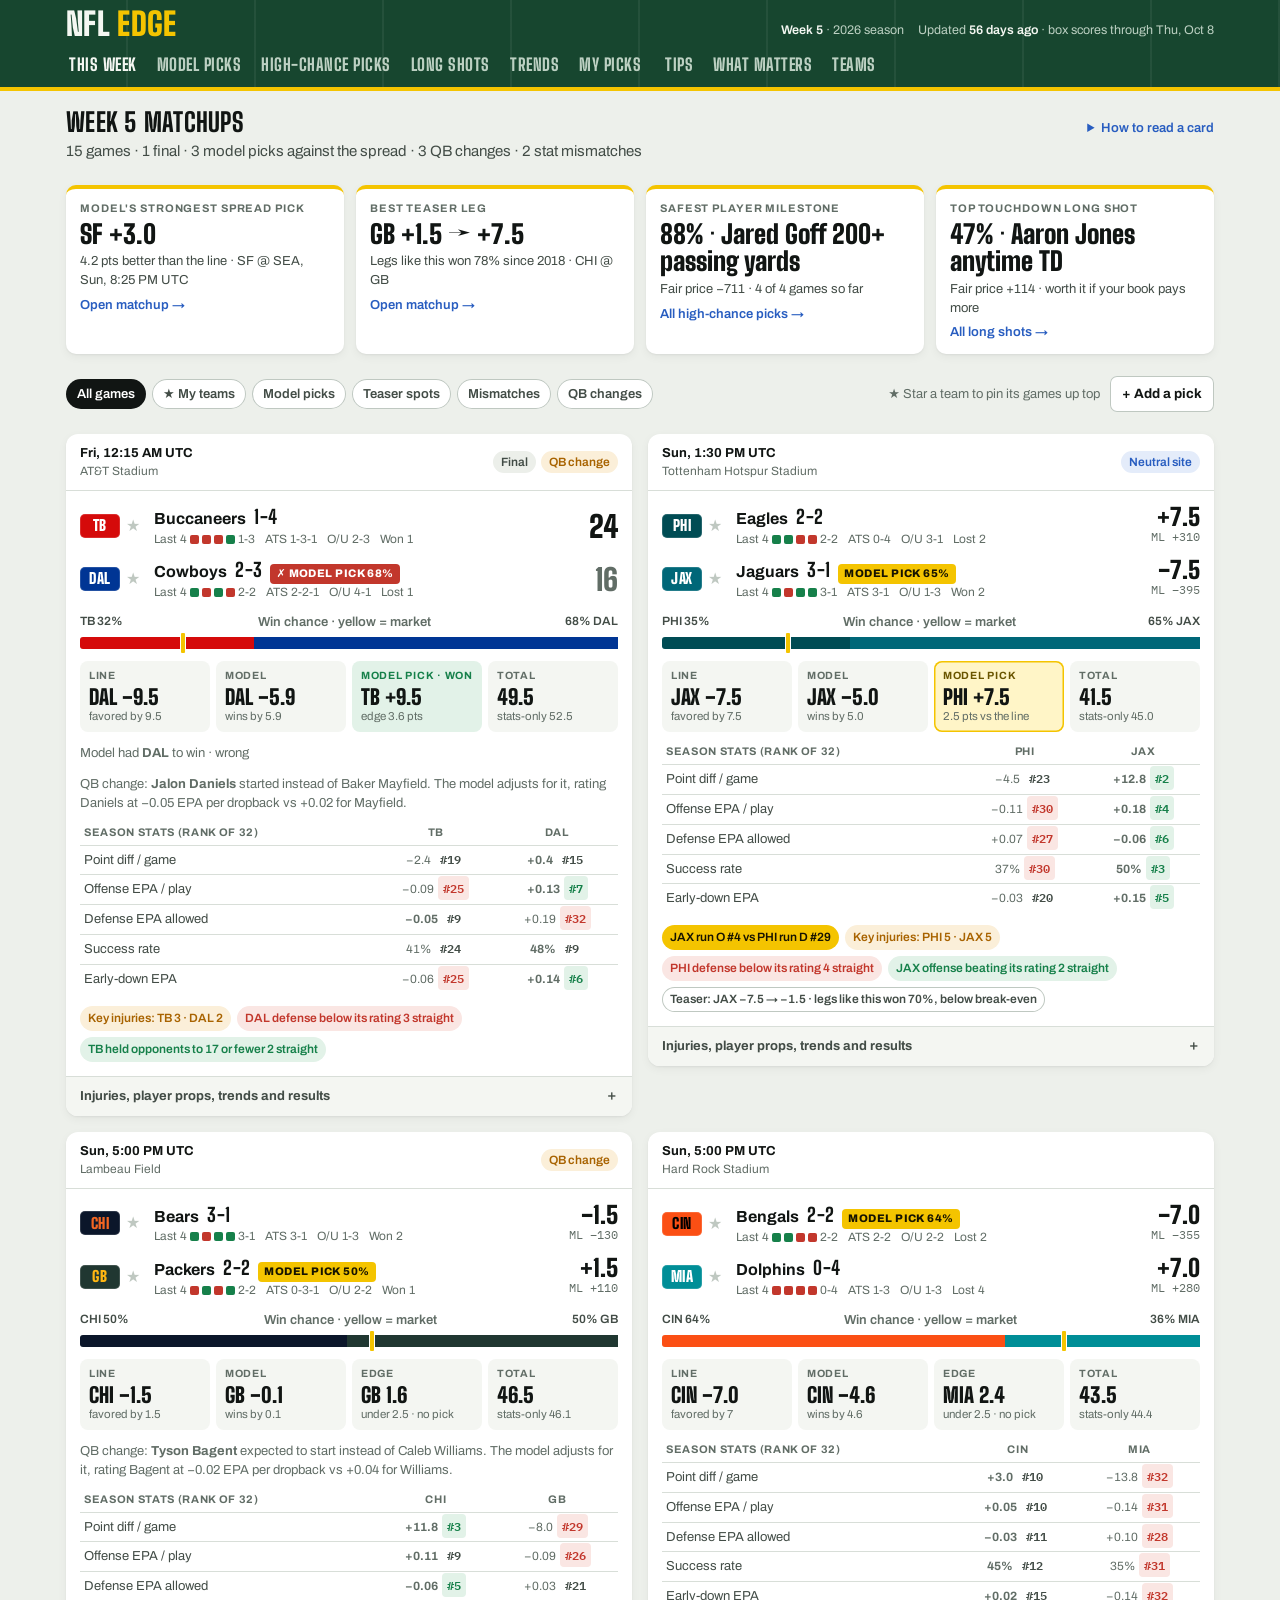
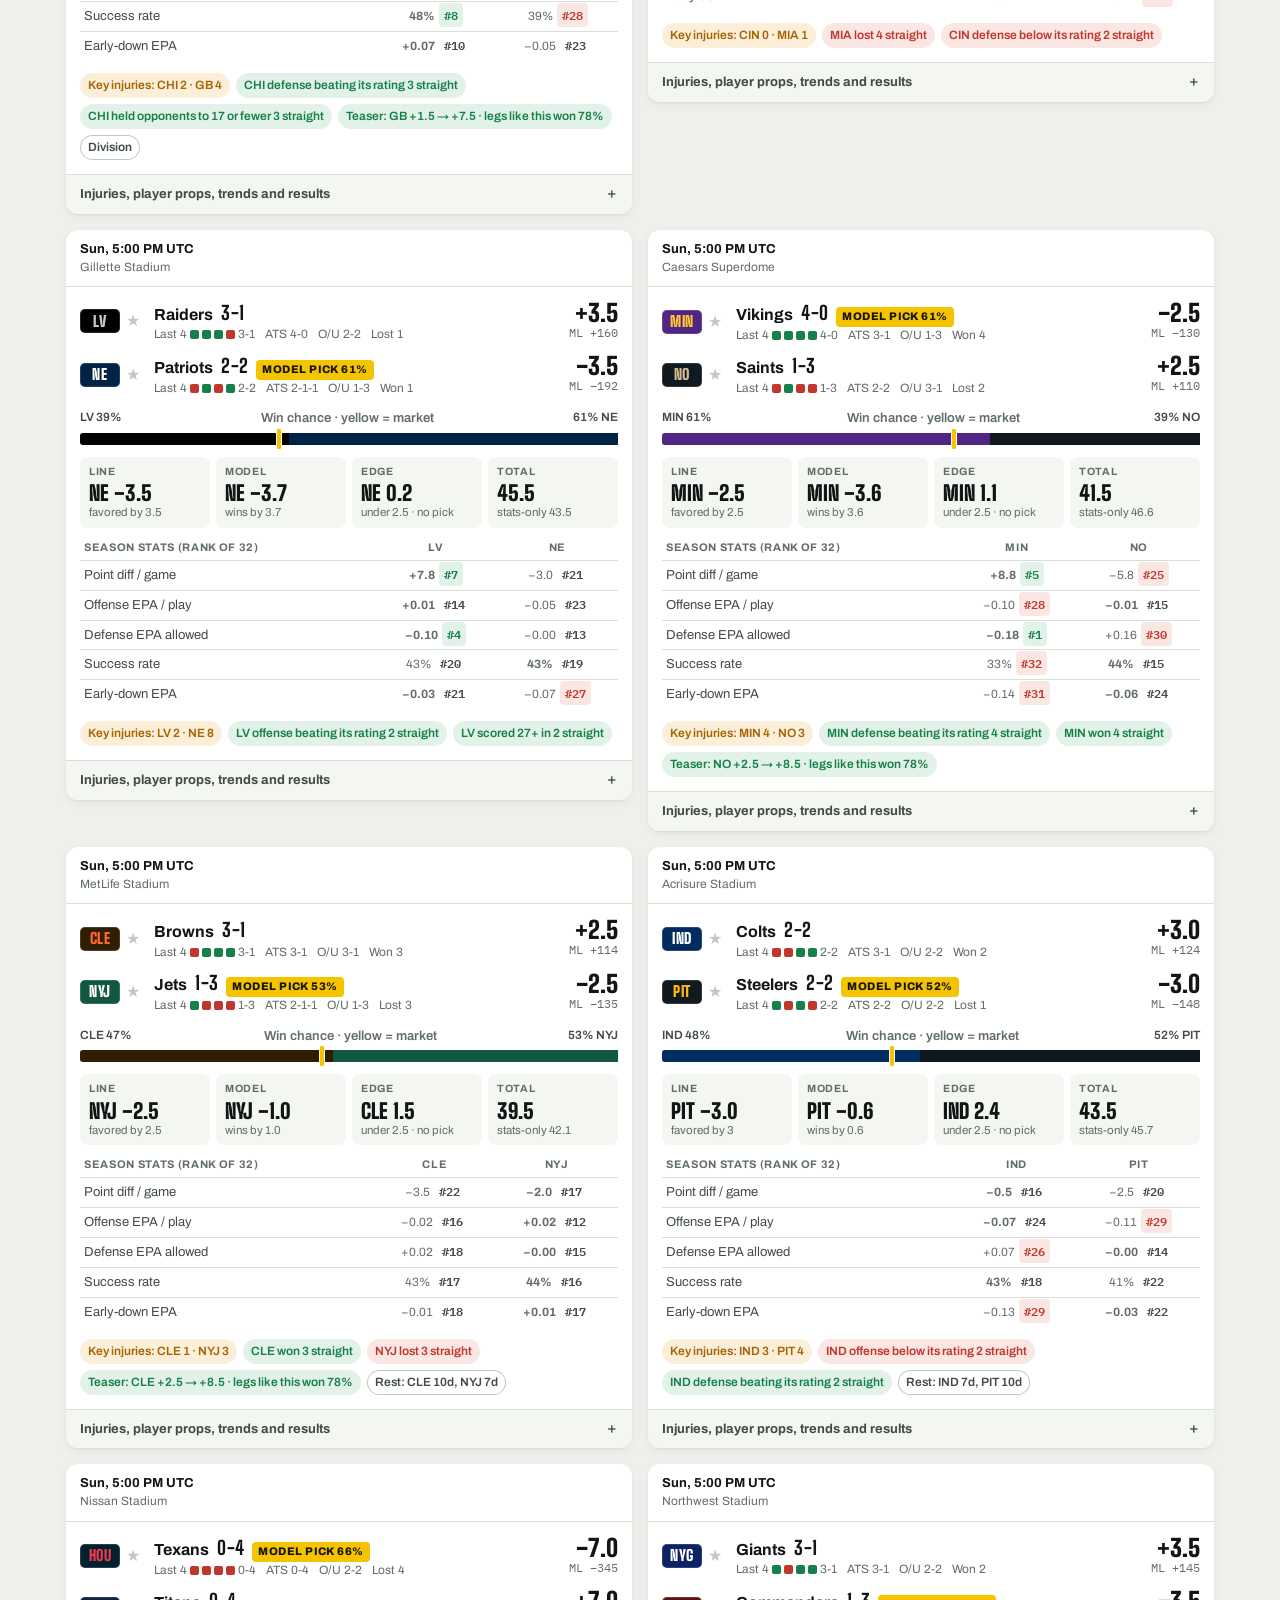
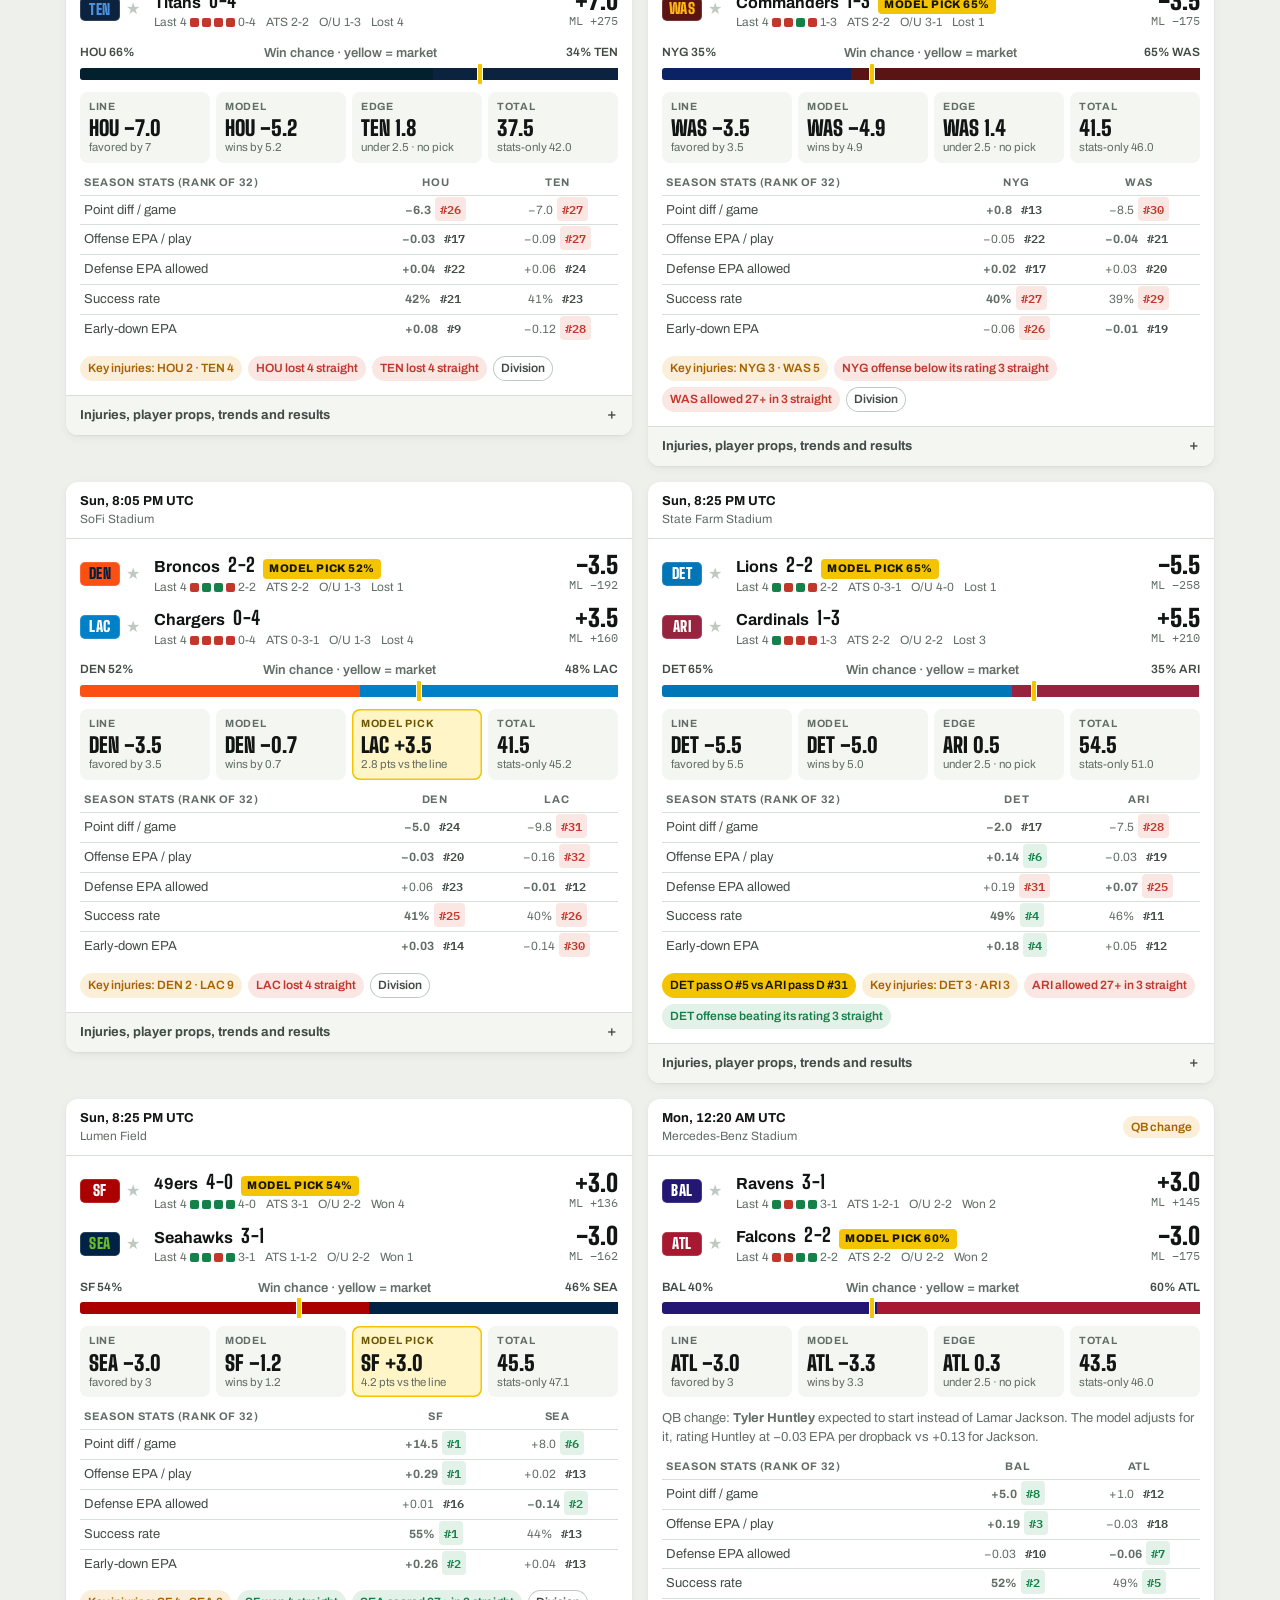
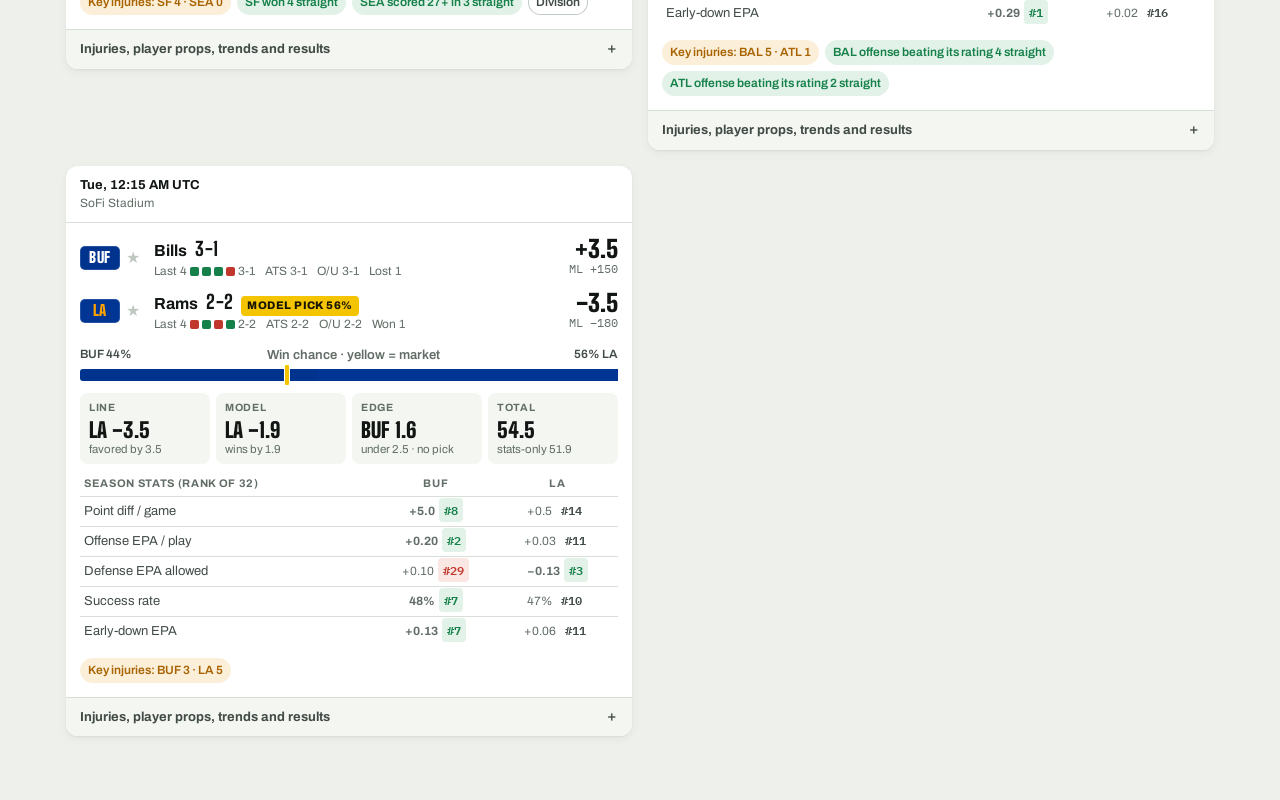
==== site/index.html @ 989bd3d2 "Add a Betting tips tab: half points at 3 and 7, underdog teasers, betting early, late news, flat bet" ====
<!doctype html>
<html lang="en">
<head>
<meta charset="utf-8">
<meta name="viewport" content="width=device-width,initial-scale=1,viewport-fit=cover">
<meta name="description" content="NFL matchups, injuries, 2+ week trends, prop projections and a pick tracker, refreshed every 30 minutes.">
<title>NFL Edge</title>
<link rel="preconnect" href="https://fonts.googleapis.com">
<link rel="preconnect" href="https://fonts.gstatic.com" crossorigin>
<link rel="stylesheet" href="https://fonts.googleapis.com/css2?family=Archivo:wght@400;500;600;700;800&family=Big+Shoulders+Display:wght@700;800;900&family=IBM+Plex+Mono:wght@400;500;600&display=swap">
<style>
:root{padding-top:env(safe-area-inset-top);padding-bottom:env(safe-area-inset-bottom)}
body{margin:0}
img{max-width:100%}
[hidden]{display:none!important}
/* Layout: broadcast score bar in turf green with the yellow first-down stripe under it; white stat sheets below.
   Game cards sit in a two-up grid that stacks to one column on phones. The yellow stripe marks the betting line and model picks. */
:root{
  --bg:#EDF0EB; --panel:#FFFFFF; --panel-2:#F4F6F2; --ink:#111513; --ink-2:#424C46; --ink-3:#616D66;
  --rule:#D8DED8; --rule-2:#BFC8C1;
  --turf:#17462F; --turf-2:#21583C; --on-turf:#F4F7F2; --on-turf-2:#BCD0C2;
  --stripe:#F4C400; --stripe-ink:#6A5500; --on-stripe:#161300; --stripe-bg:#FFF5C7;
  --win:#16804A; --loss:#C2372C; --push:#76817B; --warn:#A86300; --info:#285DC0;
  --win-bg:#E2F2E8; --loss-bg:#FAE6E3; --warn-bg:#FBEFD9; --info-bg:#E4ECFA; --muted-bg:#ECEFEA;
  --spark-fill:rgba(17,21,19,.07);
  --shadow:0 1px 2px rgba(17,21,19,.05),0 3px 10px rgba(17,21,19,.05);
  --f-display:"Big Shoulders Display","Arial Narrow","Roboto Condensed",sans-serif;
  --f-body:"Archivo",system-ui,-apple-system,"Segoe UI",Roboto,sans-serif;
  --f-mono:"IBM Plex Mono",ui-monospace,SFMono-Regular,Menlo,Consolas,monospace;
}
@media (prefers-color-scheme: dark){
  :root:not([data-theme="light"]){
    --bg:#0B100E; --panel:#131A17; --panel-2:#18211D; --ink:#EAF0EC; --ink-2:#AEB9B3; --ink-3:#7F8C85;
    --rule:#24302A; --rule-2:#34443C;
    --turf:#0E2A1C; --turf-2:#163A27; --on-turf:#EEF4EF; --on-turf-2:#9FB8A8;
    --stripe:#FFD21A; --stripe-ink:#FFD21A; --on-stripe:#161300; --stripe-bg:#2E2808;
    --win:#3DC17A; --loss:#F0695C; --push:#929D97; --warn:#F2A63A; --info:#86ACFF;
    --win-bg:#11301F; --loss-bg:#3A1A17; --warn-bg:#33260F; --info-bg:#162440; --muted-bg:#1C2622;
    --spark-fill:rgba(234,240,236,.08);
    --shadow:0 1px 2px rgba(0,0,0,.45),0 3px 12px rgba(0,0,0,.25);
    color-scheme:dark;
  }
}
:root[data-theme="dark"]{
  --bg:#0B100E; --panel:#131A17; --panel-2:#18211D; --ink:#EAF0EC; --ink-2:#AEB9B3; --ink-3:#7F8C85;
  --rule:#24302A; --rule-2:#34443C;
  --turf:#0E2A1C; --turf-2:#163A27; --on-turf:#EEF4EF; --on-turf-2:#9FB8A8;
  --stripe:#FFD21A; --stripe-ink:#FFD21A; --on-stripe:#161300; --stripe-bg:#2E2808;
  --win:#3DC17A; --loss:#F0695C; --push:#929D97; --warn:#F2A63A; --info:#86ACFF;
  --win-bg:#11301F; --loss-bg:#3A1A17; --warn-bg:#33260F; --info-bg:#162440; --muted-bg:#1C2622;
  --spark-fill:rgba(234,240,236,.08);
  --shadow:0 1px 2px rgba(0,0,0,.45),0 3px 12px rgba(0,0,0,.25);
  color-scheme:dark;
}
*{box-sizing:border-box}
body{background:var(--bg);color:var(--ink);font-family:var(--f-body);font-size:15px;line-height:1.45;-webkit-font-smoothing:antialiased}
button,input,select,textarea{font:inherit;color:inherit}
a{color:var(--info)}
:focus-visible{outline:2px solid var(--info);outline-offset:2px;border-radius:4px}
.num,.tab-num{font-variant-numeric:tabular-nums}
.mono{font-family:var(--f-mono)}
h1,h2,h3{text-wrap:balance;margin:0}

/* ---------- score bar ---------- */
.bar{position:sticky;top:env(safe-area-inset-top,0px);z-index:20;background-color:var(--turf);
  background-image:repeating-linear-gradient(90deg,transparent 0 calc(10% - 2px),rgba(255,255,255,.06) calc(10% - 2px) 10%);
  color:var(--on-turf);box-shadow:0 4px 0 var(--stripe)}
.bar-in{max-width:1180px;margin:0 auto;padding-inline:16px;padding-block:10px 0;display:flex;flex-direction:column;gap:6px}
.brand-row{display:flex;align-items:flex-end;justify-content:space-between;gap:12px;flex-wrap:wrap}
.brand{font-family:var(--f-display);font-weight:900;font-size:32px;line-height:.9;letter-spacing:.01em;text-transform:uppercase}
.brand b{color:var(--stripe);font-weight:900}
.brand-meta{display:flex;gap:14px;flex-wrap:wrap;font-size:12.5px;color:var(--on-turf-2)}
.brand-meta strong{color:var(--on-turf);font-weight:600}
.tabs{display:flex;gap:2px;overflow-x:auto;scrollbar-width:none;margin-inline:-6px}
.tabs::-webkit-scrollbar{display:none}
.tab{appearance:none;background:none;border:0;cursor:pointer;color:var(--on-turf-2);font-family:var(--f-display);font-weight:800;
  font-size:17px;letter-spacing:.03em;text-transform:uppercase;padding:8px 9px 10px;white-space:nowrap;border-bottom:4px solid transparent;margin-bottom:-4px}
@media (min-width:621px) and (max-width:1199px){ .tabs{flex-wrap:wrap;overflow:visible;row-gap:0} .tab{padding:6px 8px 8px} }
@media (max-width:620px){
  .bar-in{padding-block:8px 0;gap:2px}
  .brand{font-size:24px}
  .brand-row{align-items:center}
  .brand-meta{gap:8px;font-size:11.5px}
  .brand-meta #m-week{display:none}
  .tabs{flex-wrap:wrap;gap:0 2px;overflow:visible;margin-bottom:2px}
  .tab{font-size:14.5px;padding:5px 6px 5px;border-bottom-width:3px;margin-bottom:0;letter-spacing:.02em}
  .xs-hide{display:none}
  .tab[aria-selected="true"]{border-bottom-color:var(--stripe)}
  .h2{font-size:23px}
}
.tab:hover{color:var(--on-turf)}
.tab[aria-selected="true"]{color:var(--on-turf);border-bottom-color:var(--on-turf)}
.tab .cnt{font-family:var(--f-mono);font-size:11px;font-weight:600;vertical-align:3px;margin-left:4px;color:var(--stripe)}

main{max-width:1180px;margin:0 auto;padding-inline:16px;padding-block:22px 64px}
.view{display:flex;flex-direction:column;gap:22px}
.sec-head{display:flex;align-items:baseline;justify-content:space-between;gap:12px;flex-wrap:wrap}
.h2{font-family:var(--f-display);font-weight:800;font-size:26px;letter-spacing:.01em;text-transform:uppercase;line-height:1}
.h3{font-family:var(--f-display);font-weight:800;font-size:19px;letter-spacing:.02em;text-transform:uppercase;line-height:1.1}
.lede{color:var(--ink-2);max-width:68ch;margin:6px 0 0}
.small{font-size:13px;color:var(--ink-3)}
.label{font-size:11px;font-weight:700;letter-spacing:.08em;text-transform:uppercase;color:var(--ink-3)}

/* ---------- chips, pills ---------- */
.tm{display:inline-flex;align-items:center;justify-content:center;min-width:40px;height:24px;padding:0 6px;border-radius:5px;
  background:var(--c1);color:var(--c2);font-family:var(--f-display);font-weight:900;font-size:15px;letter-spacing:.04em;
  box-shadow:inset 0 0 0 1px rgba(255,255,255,.14)}
.tm.sm{min-width:34px;height:20px;font-size:13px}
.pill{display:inline-flex;align-items:center;gap:5px;font-size:12px;font-weight:600;line-height:1;padding:5px 8px;border-radius:999px;
  background:var(--muted-bg);color:var(--ink-2);white-space:nowrap}
.pill.win{background:var(--win-bg);color:var(--win)} .pill.loss{background:var(--loss-bg);color:var(--loss)}
.pill.warn{background:var(--warn-bg);color:var(--warn)} .pill.info{background:var(--info-bg);color:var(--info)}
.pill.stripe{background:var(--stripe);color:var(--on-stripe)}
.pill.ghost{background:transparent;box-shadow:inset 0 0 0 1px var(--rule-2)}
.dot{width:8px;height:8px;border-radius:50%;display:inline-block;background:currentColor}
.res{display:inline-flex;gap:3px;vertical-align:-1px}
.res i{width:9px;height:9px;border-radius:2px;display:inline-block}
.res i.W,.res i.O{background:var(--win)} .res i.L,.res i.U{background:var(--loss)} .res i.T,.res i.P{background:var(--push)}
.res i.n{background:transparent;box-shadow:inset 0 0 0 1px var(--rule-2)}

.btn{appearance:none;border:0;cursor:pointer;border-radius:7px;font-weight:700;font-size:13.5px;padding:8px 12px;
  background:var(--panel);color:var(--ink);box-shadow:inset 0 0 0 1px var(--rule-2)}
.btn:hover{box-shadow:inset 0 0 0 1px var(--ink-3)}
.btn.primary{background:var(--ink);color:var(--panel);box-shadow:none}
.btn.primary:hover{opacity:.9}
.btn.stripe{background:var(--stripe);color:var(--on-stripe);box-shadow:none}
.btn.tiny{font-size:12px;padding:5px 8px;border-radius:6px}
.btn.link{background:none;box-shadow:none;padding:4px 0;color:var(--info);font-weight:600}
.seg{display:inline-flex;flex-wrap:wrap;gap:6px}
.seg button{appearance:none;cursor:pointer;border:0;border-radius:999px;padding:6px 11px;font-size:13px;font-weight:600;
  background:var(--panel);color:var(--ink-2);box-shadow:inset 0 0 0 1px var(--rule-2)}
.seg button[aria-pressed="true"]{background:var(--ink);color:var(--panel);box-shadow:none}
.star{appearance:none;background:none;border:0;cursor:pointer;font-size:16px;line-height:1;padding:2px 4px;color:var(--rule-2)}
.star[aria-pressed="true"]{color:var(--stripe-ink)}
select,input[type="number"],input[type="text"],textarea{background:var(--panel);border:1px solid var(--rule-2);border-radius:7px;padding:7px 9px;min-width:0}
select:focus,input:focus,textarea:focus{outline:2px solid var(--info);outline-offset:0;border-color:transparent}

/* ---------- my teams strip ---------- */
.glance{display:grid;grid-template-columns:repeat(auto-fit,minmax(min(100%,250px),1fr));gap:12px}
.gl{background:var(--panel);border-radius:10px;box-shadow:var(--shadow);padding:12px 14px;display:flex;flex-direction:column;gap:6px;min-width:0}
.gl .big{font-family:var(--f-display);font-weight:900;font-size:30px;line-height:1}
.gl .t{display:flex;align-items:center;gap:8px;flex-wrap:wrap}

/* ---------- game cards ---------- */
.toolbar{display:flex;align-items:center;justify-content:space-between;gap:10px;flex-wrap:wrap}
.games{display:grid;grid-template-columns:repeat(auto-fill,minmax(min(100%,540px),1fr));gap:16px;align-items:start}
.game{background:var(--panel);border-radius:12px;box-shadow:var(--shadow);overflow:hidden;min-width:0;display:flex;flex-direction:column}
.g-head{display:flex;align-items:center;justify-content:space-between;gap:8px;padding:10px 14px;border-bottom:1px solid var(--rule);flex-wrap:wrap}
.g-when{font-weight:700;font-size:13px}
.g-where{font-size:12px;color:var(--ink-3)}
.g-flags{display:flex;gap:5px;flex-wrap:wrap}
.g-body{padding:12px 14px 14px;display:flex;flex-direction:column;gap:12px}
.trow{display:grid;grid-template-columns:auto 1fr auto;align-items:center;gap:10px}
.trow + .trow{margin-top:8px}
.tname{min-width:0}
.tname .n{font-weight:700;font-size:16px;display:flex;gap:8px;align-items:baseline;flex-wrap:wrap}
.tname .n .rec{font-family:var(--f-display);font-weight:800;font-size:19px;letter-spacing:.02em}
.tname .meta{font-size:12px;color:var(--ink-3);display:flex;gap:10px;flex-wrap:wrap;align-items:center}
.tline{text-align:right}
.tline .sp{font-family:var(--f-display);font-weight:900;font-size:24px;line-height:1}
.tline .ml{font-family:var(--f-mono);font-size:11.5px;color:var(--ink-3)}
.score{font-family:var(--f-display);font-weight:900;font-size:30px;line-height:1}
.score.lost{color:var(--ink-3)}

.wp{display:flex;flex-direction:column;gap:5px}
.wp-labels{display:flex;justify-content:space-between;gap:8px;font-size:12px;font-weight:600;color:var(--ink-2)}
@media (max-width:620px){.wp-mid{display:none}}
.wp-track{position:relative;height:12px;border-radius:3px;overflow:visible;display:flex;background:var(--muted-bg)}
.wp-track span{height:100%}
.wp-track span:first-child{border-radius:3px 0 0 3px} .wp-track span:last-child{border-radius:0 3px 3px 0}
.wp-mkt{position:absolute;top:-4px;bottom:-4px;width:4px;margin-left:-2px;background:var(--stripe);border-radius:1px;box-shadow:0 0 0 1px var(--panel)}
.model-line{display:flex;align-items:center;justify-content:space-between;gap:8px;flex-wrap:wrap;font-size:13px;color:var(--ink-2)}
.model-line b{color:var(--ink)}
.mrow{display:grid;grid-template-columns:repeat(4,minmax(0,1fr));gap:6px}
.mrow .mc{background:var(--panel-2);border-radius:8px;padding:7px 9px;min-width:0}
.mrow .mc .k{font-size:10.5px;font-weight:700;letter-spacing:.07em;text-transform:uppercase;color:var(--ink-3);white-space:nowrap}
.mrow .mc .v{font-family:var(--f-display);font-weight:900;font-size:21px;line-height:1.1;margin-top:2px;white-space:nowrap}
.mrow .mc .s{font-size:11.5px;color:var(--ink-3);white-space:nowrap;overflow:hidden;text-overflow:ellipsis}
.mrow .mc.pick{background:var(--stripe-bg);box-shadow:inset 0 0 0 1.5px var(--stripe)}
.mrow .mc.pick .k{color:var(--stripe-ink)}
.mrow .mc.won{background:var(--win-bg)} .mrow .mc.won .k{color:var(--win)}
.mrow .mc.lost{background:var(--loss-bg)} .mrow .mc.lost .k{color:var(--loss)}
@media (max-width:620px){ .mrow{grid-template-columns:repeat(2,minmax(0,1fr))} }
.edges{display:grid;grid-template-columns:repeat(auto-fit,minmax(min(100%,230px),1fr));gap:12px}
.edge{background:var(--panel);border-radius:10px;box-shadow:var(--shadow);padding:12px 14px;display:flex;flex-direction:column;gap:4px;min-width:0;border-top:4px solid var(--stripe)}
.edge .big{font-family:var(--f-display);font-weight:900;font-size:26px;line-height:1.05}
.edge .d{font-size:13px;color:var(--ink-2)}
.edge a{font-size:13px;font-weight:600;text-decoration:none;margin-top:2px}
@media (max-width:620px){
  .edges{display:flex;overflow-x:auto;scroll-snap-type:x mandatory;gap:10px;margin-inline:-16px;padding:2px 16px 6px;scrollbar-width:none}
  .edges::-webkit-scrollbar{display:none}
  .edge{flex:0 0 80%;scroll-snap-align:start}
  .edge .big{font-size:22px}
}
.absent{display:flex;flex-wrap:wrap;gap:6px;align-items:center;font-size:12.5px;color:var(--ink-2);margin:4px 0 6px}
.absent .pill{font-weight:600}
.prow .c-line .btn{white-space:nowrap}
.more{align-self:center}
.pick-chip{display:inline-flex;align-items:center;gap:8px;background:var(--stripe);color:var(--on-stripe);border-radius:6px;padding:5px 9px;
  font-weight:700;font-size:13px}
.pick-chip .k{font-family:var(--f-display);font-weight:900;font-size:13px;letter-spacing:.06em;text-transform:uppercase;opacity:.8}
.nopick{font-size:12.5px;color:var(--ink-3)}

.tape{width:100%;border-collapse:collapse;font-size:13px}
.tape th{font-size:11px;font-weight:700;letter-spacing:.06em;text-transform:uppercase;color:var(--ink-3);text-align:center;padding:0 4px 4px}
.tape th:first-child{text-align:left}
.tape td{padding:5px 4px;border-top:1px solid var(--rule);text-align:center;font-variant-numeric:tabular-nums}
.tape td:first-child{text-align:left;color:var(--ink-2)}
.rk{font-family:var(--f-mono);font-size:12px;font-weight:600;padding:2px 5px;border-radius:4px;color:var(--ink-2)}
.rk.good{background:var(--win-bg);color:var(--win)} .rk.bad{background:var(--loss-bg);color:var(--loss)}
.tape .better{font-weight:700;color:var(--ink)}
.tape .v{color:var(--ink-3);font-size:12px;margin-right:4px}

.g-chips{display:flex;flex-wrap:wrap;gap:6px}
.g-chips .pill{white-space:normal;line-height:1.25}
.g-more{appearance:none;border:0;border-top:1px solid var(--rule);background:var(--panel-2);cursor:pointer;width:100%;padding:10px 14px;
  font-weight:700;font-size:13px;color:var(--ink-2);display:flex;justify-content:space-between;align-items:center}
.g-more:hover{color:var(--ink)}
.g-detail{border-top:1px solid var(--rule);padding:12px 14px 16px;display:flex;flex-direction:column;gap:12px;background:var(--panel)}
.twocol{display:grid;grid-template-columns:repeat(auto-fit,minmax(min(100%,230px),1fr));gap:14px}
.inj{display:flex;flex-direction:column;gap:2px;padding:7px 0;border-top:1px solid var(--rule)}
.inj:first-of-type{border-top:0}
.inj .top{display:flex;justify-content:space-between;gap:8px;align-items:center}
.inj .who{font-weight:650;font-size:13.5px;min-width:0}
.inj .who small{font-weight:500;color:var(--ink-3)}
.inj .ol{font-size:12.5px;color:var(--ink-2)}
.inj .x{font-size:12px;font-weight:600;text-decoration:none;white-space:nowrap}
.lvl-out,.lvl-ir{background:var(--loss-bg);color:var(--loss)} .lvl-doubt,.lvl-risk{background:var(--warn-bg);color:var(--warn)}
.lvl-gtd{background:var(--info-bg);color:var(--info)} .lvl-likely,.lvl-ok{background:var(--win-bg);color:var(--win)}

.plist{display:flex;flex-direction:column}
.prow{display:grid;grid-template-columns:minmax(0,1.3fr) minmax(0,1fr) minmax(0,1.25fr) auto;gap:10px;align-items:center;padding:9px 0;border-top:1px solid var(--rule)}
.prow:first-child{border-top:0}
.prow .pn{font-weight:650;font-size:13.5px;display:flex;gap:6px;align-items:center;flex-wrap:wrap}
.prow .ps{font-size:12px;color:var(--ink-3)}
.proj{font-family:var(--f-display);font-weight:900;font-size:21px;line-height:1}
.proj small{font-family:var(--f-body);font-weight:600;font-size:11px;color:var(--ink-3);letter-spacing:.04em;text-transform:uppercase;margin-left:3px}
.oc{display:flex;align-items:center;gap:6px;flex-wrap:wrap}
.oc input{width:76px}
.oc .out{font-size:12.5px;font-weight:700;min-width:84px}
.team-sub{display:flex;align-items:center;gap:8px;margin:6px 0 2px}
@media (max-width:620px){
  .prow{grid-template-columns:1fr auto;row-gap:6px}
  .prow .c-avg{grid-column:1/-1}
  .prow .c-line{grid-column:1/-1}
  .prow .c-pick{display:none}
  .prow .c-line .btn{display:inline-flex;margin-left:auto}
}
@media (min-width:621px){ .prow .c-line .btn{display:none} }

/* ---------- trends ---------- */
.trend-list{display:flex;flex-direction:column;background:var(--panel);border-radius:12px;box-shadow:var(--shadow);overflow:hidden}
.tr{display:grid;grid-template-columns:auto minmax(0,1fr) auto;gap:12px;align-items:center;padding:11px 14px;border-top:1px solid var(--rule)}
.tr:first-child{border-top:0}
.tr .tt{font-weight:650;font-size:14px}
.tr .td{font-size:12.5px;color:var(--ink-2)}
.tr .tc{font-size:12px;color:var(--ink-3)}
.tr .side{display:flex;flex-direction:column;align-items:flex-end;gap:4px}
.wk{font-family:var(--f-display);font-weight:900;font-size:15px;letter-spacing:.03em;padding:3px 7px;border-radius:5px;background:var(--ink);color:var(--panel);white-space:nowrap}
.spark{display:block;overflow:visible}
.spark-area{fill:var(--spark-fill)} .spark-line{fill:none;stroke:var(--ink-2);stroke-width:1.7;stroke-linejoin:round;stroke-linecap:round}
.spark-base{stroke:var(--ink-3);stroke-width:1;stroke-dasharray:3 3} .spark-end{fill:var(--ink)}
.up .spark-line{stroke:var(--win)} .up .spark-end{fill:var(--win)} .down .spark-line{stroke:var(--loss)} .down .spark-end{fill:var(--loss)}
.carry{font-size:12px;font-weight:600}
.carry.sticky{color:var(--win)} .carry.noise{color:var(--ink-3)}
.lg-grid{display:grid;grid-template-columns:repeat(auto-fill,minmax(min(100%,260px),1fr));gap:12px}
.lg{background:var(--panel);border-radius:10px;box-shadow:var(--shadow);padding:12px 14px;display:flex;flex-direction:column;gap:6px;min-width:0}
.lg .v{font-family:var(--f-display);font-weight:900;font-size:26px;line-height:1}
.lg.on{box-shadow:var(--shadow),inset 0 0 0 2px var(--stripe)}
.filters{display:flex;gap:8px;flex-wrap:wrap;align-items:center}
.callout{background:var(--panel);border-radius:12px;box-shadow:var(--shadow);padding:14px 16px;display:flex;flex-direction:column;gap:8px}
.callout p{margin:0;max-width:75ch}

/* ---------- picks ---------- */
.tiles{display:grid;grid-template-columns:repeat(auto-fit,minmax(min(100%,150px),1fr));gap:12px}
.tile{background:var(--panel);border-radius:10px;box-shadow:var(--shadow);padding:12px 14px;min-width:0}
.tile .v{font-family:var(--f-display);font-weight:900;font-size:34px;line-height:1;margin-top:4px}
.tile .v.pos{color:var(--win)} .tile .v.neg{color:var(--loss)}
.tbl-wrap{background:var(--panel);border-radius:12px;box-shadow:var(--shadow);overflow-x:auto}
table.grid{width:100%;border-collapse:collapse;font-size:13.5px;font-variant-numeric:tabular-nums}
table.grid th{text-align:left;font-size:11px;font-weight:700;letter-spacing:.06em;text-transform:uppercase;color:var(--ink-3);padding:10px 12px;border-bottom:1px solid var(--rule);white-space:nowrap}
table.grid td{padding:9px 12px;border-top:1px solid var(--rule);white-space:nowrap}
table.grid tr:first-child td{border-top:0}
table.grid th.r,table.grid td.r{text-align:right}
th.sortable{cursor:pointer;user-select:none}
th.sortable[aria-sort="ascending"]::after{content:" \25B2";font-size:9px} th.sortable[aria-sort="descending"]::after{content:" \25BC";font-size:9px}
.wbar{height:8px;border-radius:2px;background:var(--muted-bg);min-width:80px;position:relative;overflow:hidden}
.wbar span{position:absolute;left:0;top:0;bottom:0;background:var(--ink-2)}
.wbar i{position:absolute;top:-2px;bottom:-2px;left:52.4%;width:2px;background:var(--stripe)}
.pk{display:grid;grid-template-columns:auto minmax(0,1fr) auto;gap:12px;align-items:center;padding:11px 14px;border-top:1px solid var(--rule)}
.pk:first-child{border-top:0}
.pk .d{font-weight:650}
.pk .m{font-size:12.5px;color:var(--ink-3)}
.pk .acts{display:flex;gap:6px;align-items:center;flex-wrap:wrap;justify-content:flex-end}
.rp{font-family:var(--f-display);font-weight:900;font-size:15px;width:32px;height:28px;display:inline-flex;align-items:center;justify-content:center;border-radius:6px}
.rp.W{background:var(--win);color:var(--panel)} .rp.L{background:var(--loss);color:var(--panel)} .rp.P,.rp.V{background:var(--push);color:var(--panel)}
.rp.pending{background:var(--muted-bg);color:var(--ink-3);font-size:12px}
.empty{background:var(--panel);border-radius:12px;box-shadow:var(--shadow);padding:22px 18px;display:flex;flex-direction:column;gap:8px;align-items:flex-start}
.note{font-size:12.5px;color:var(--ink-3)}

/* ---------- sheet (pick form) ---------- */
.scrim{position:fixed;inset:0;background:rgba(5,8,7,.45);z-index:40}
.sheet{position:fixed;z-index:41;left:50%;top:50%;transform:translate(-50%,-50%);width:min(560px,calc(100% - 24px));max-height:calc(100% - 32px);overflow:auto;
  background:var(--panel);border-radius:14px;box-shadow:0 20px 60px rgba(0,0,0,.35);padding:18px;display:flex;flex-direction:column;gap:12px}
.form{display:grid;grid-template-columns:1fr 1fr;gap:10px}
.form .f{display:flex;flex-direction:column;gap:4px;min-width:0}
.form .f.full{grid-column:1/-1}
.form label{font-size:12px;font-weight:700;color:var(--ink-2)}
.form .hint{font-size:12px;color:var(--ink-3)}
.sheet-actions{display:flex;justify-content:space-between;gap:8px;flex-wrap:wrap;align-items:center}
.toast{position:fixed;left:50%;bottom:calc(18px + env(safe-area-inset-bottom,0px));transform:translateX(-50%);background:var(--ink);color:var(--panel);
  padding:9px 14px;border-radius:8px;font-weight:600;font-size:13.5px;z-index:60;box-shadow:var(--shadow)}

/* ---------- what matters ---------- */
.bars{display:flex;flex-direction:column;background:var(--panel);border-radius:12px;box-shadow:var(--shadow);padding:6px 0}
.br{display:grid;grid-template-columns:minmax(0,15em) minmax(0,1fr) 4.5em;gap:12px;align-items:center;padding:7px 14px}
.br .l{font-size:13.5px;min-width:0}
.br .l small{display:block;font-size:11.5px;color:var(--ink-3)}
.br .track{height:14px;background:var(--muted-bg);border-radius:3px;position:relative;overflow:hidden}
.br .track span{position:absolute;left:0;top:0;bottom:0;background:var(--rule-2)}
.br.top .track span{background:var(--stripe)}
.br.top .l{font-weight:700}
.br .val{font-family:var(--f-mono);font-size:12.5px;text-align:right}
.br .rank{font-family:var(--f-display);font-weight:900;font-size:15px;margin-right:6px;color:var(--ink-3)}
.br.top .rank{color:var(--ink)}
.axis{display:grid;grid-template-columns:minmax(0,15em) minmax(0,1fr) 4.5em;gap:12px;padding:2px 14px 8px;font-size:11px;color:var(--ink-3)}
.axis .ticks{display:flex;justify-content:space-between;font-family:var(--f-mono)}
@media (max-width:620px){ .br,.axis{grid-template-columns:minmax(0,9.5em) minmax(0,1fr) 3.6em;gap:8px} }
.facts{display:grid;grid-template-columns:repeat(auto-fit,minmax(min(100%,240px),1fr));gap:12px}
.fact{background:var(--panel);border-radius:10px;box-shadow:var(--shadow);padding:14px;display:flex;flex-direction:column;gap:4px}
.fact .v{font-family:var(--f-display);font-weight:900;font-size:32px;line-height:1}
.fact p{margin:0;font-size:13px;color:var(--ink-2)}
ul.plain{margin:0;padding-left:18px;color:var(--ink-2)}
ul.plain li{margin:3px 0}
.hc-grid{display:grid;grid-template-columns:repeat(auto-fill,minmax(min(100%,340px),1fr));gap:14px;align-items:start}
.hc{background:var(--panel);border-radius:12px;box-shadow:var(--shadow);padding:14px;display:flex;flex-direction:column;gap:10px;min-width:0}
.hc.sel{box-shadow:var(--shadow),inset 0 0 0 2px var(--stripe)}
.hc-top{display:grid;grid-template-columns:auto minmax(0,1fr);gap:12px;align-items:center}
.hc-p{display:flex;flex-direction:column;line-height:1;gap:2px}
.hc-p .big{font-family:var(--f-display);font-weight:900;font-size:40px}
.hc-label{font-weight:700;font-size:15.5px;line-height:1.25}
.hc-meter{height:6px;border-radius:3px;background:var(--muted-bg);overflow:hidden}
.hc-meter span{display:block;height:100%;background:var(--win)}
.hc-stats{display:flex;flex-wrap:wrap;gap:6px}
.hc-why{margin:0;font-size:13.5px;color:var(--ink-2)}
.hc-acts{display:flex;justify-content:space-between;align-items:center;gap:8px;flex-wrap:wrap;border-top:1px solid var(--rule);padding-top:10px}
.hc-acts label{display:inline-flex;gap:6px;align-items:center;font-size:13px;font-weight:600;cursor:pointer}
.parlay-bar{position:sticky;bottom:calc(10px + env(safe-area-inset-bottom,0px));z-index:15;background:var(--ink);color:var(--panel);border-radius:12px;
  padding:12px 14px;display:flex;justify-content:space-between;align-items:center;gap:10px;flex-wrap:wrap;box-shadow:var(--shadow)}
.parlay-bar .big{font-family:var(--f-display);font-weight:900;font-size:24px;line-height:1}
.parlay-bar .btn{box-shadow:none}
.ls .hc-meter span{background:var(--stripe)}
.vchk{display:flex;flex-wrap:wrap;gap:8px 14px;align-items:center;background:var(--panel-2);border-radius:8px;padding:8px 10px}
.vchk .fair{font-size:12.5px;color:var(--ink-2)}
.vchk .fair b{font-family:var(--f-mono);font-weight:600;color:var(--ink)}
.vchk label,.vchk .vlab{display:inline-flex;gap:6px;align-items:center;font-size:12.5px;font-weight:600;color:var(--ink-2)}
.vchk input{width:80px;font-family:var(--f-mono);padding:5px 8px}
.vchk .ev{font-size:12.5px;font-weight:700;color:var(--ink-3);flex:1 1 180px}
.vchk .ev.pos{color:var(--win)} .vchk .ev.thin{color:var(--warn)} .vchk .ev.neg{color:var(--loss)}
@media (max-width:620px){ table.grid.tight th, table.grid.tight td{padding:8px 8px} }
.mk-head{display:flex;align-items:baseline;justify-content:space-between;gap:8px 14px;flex-wrap:wrap}
.mk-head .small b{color:var(--ink-2)}
/* ---------- +/− steppers ---------- */
.stp{display:inline-flex;align-items:center;gap:4px}
.stp input{width:76px;text-align:center}
.stp-b{appearance:none;border:0;cursor:pointer;width:34px;height:34px;border-radius:7px;font-weight:800;font-size:18px;line-height:1;
  background:var(--panel);color:var(--ink);box-shadow:inset 0 0 0 1px var(--rule-2);flex:0 0 auto;touch-action:manipulation}
.stp-b:active{background:var(--muted-bg)}
.stp-b.stp-f{width:auto;padding:0 8px;font-size:13px}
.form .stp{display:flex} .form .stp input{flex:1 1 auto;width:auto;min-width:64px}
@media (max-width:620px){ .form .f.stpf{grid-column:1/-1} }

/* ---------- compact game rows (phones) ---------- */
.g-sum{display:none}
@media (max-width:620px){
  .games{gap:8px}
  .game:not(.open) > :not(.g-sum){display:none!important}
  .g-sum{display:flex;flex-direction:column;gap:3px;appearance:none;border:0;background:var(--panel);cursor:pointer;width:100%;padding:10px 12px;text-align:left}
  .game.open .g-sum{border-bottom:1px solid var(--rule);background:var(--panel-2)}
  .g-sum .r1{display:flex;align-items:center;justify-content:space-between;gap:8px}
  .g-sum .mu{display:flex;align-items:center;gap:6px;font-weight:700;font-size:14px;min-width:0}
  .g-sum .mu .rc{font-family:var(--f-mono);font-size:11.5px;font-weight:500;color:var(--ink-3)}
  .g-sum .rt{font-family:var(--f-display);font-weight:900;font-size:19px;line-height:1;white-space:nowrap}
  .g-sum .r2{display:flex;align-items:center;gap:6px;font-size:12px;color:var(--ink-3);flex-wrap:wrap}
  .g-sum .r2 .pk2{font-weight:700;color:var(--stripe-ink);background:var(--stripe-bg);border-radius:4px;padding:1px 5px}
  .g-sum .chev{margin-left:auto;color:var(--ink-3);font-size:13px}
  .g-sum .lv{color:var(--loss);font-weight:700}
}


/* ---------- trends hero and sub-tabs ---------- */
.th{position:relative;overflow:hidden;border-radius:14px;color:var(--on-turf);padding:18px 18px 16px;background-color:var(--turf);
  background-image:repeating-linear-gradient(90deg,transparent 0 calc(10% - 2px),rgba(255,255,255,.07) calc(10% - 2px) 10%),
  radial-gradient(120% 90% at 100% 0%,rgba(244,196,0,.16),transparent 55%);box-shadow:var(--shadow),inset 0 -4px 0 var(--stripe)}
.th-top{display:flex;justify-content:space-between;align-items:flex-end;gap:12px 24px;flex-wrap:wrap;position:relative;z-index:1}
.th-k{font-size:11.5px;font-weight:700;letter-spacing:.1em;text-transform:uppercase;color:var(--stripe)}
.th-h{font-family:var(--f-display);font-weight:900;font-size:44px;line-height:.9;text-transform:uppercase;letter-spacing:.01em}
.th-p{margin:0;max-width:52ch;font-size:13.5px;color:var(--on-turf-2)}
.th-tabs{display:grid;grid-template-columns:repeat(3,minmax(0,1fr));gap:10px;margin-top:16px;position:relative;z-index:1}
.tcard{appearance:none;border:0;cursor:pointer;text-align:left;border-radius:11px;padding:11px 12px 10px;display:flex;flex-direction:column;gap:3px;min-width:0;
  background:rgba(255,255,255,.08);color:var(--on-turf);box-shadow:inset 0 0 0 1px rgba(255,255,255,.12);transition:background .15s,transform .15s}
.tcard:hover{background:rgba(255,255,255,.14)}
.tcard[aria-selected="true"]{background:var(--panel);color:var(--ink);box-shadow:inset 0 4px 0 var(--stripe),0 6px 18px rgba(0,0,0,.25);transform:translateY(-2px)}
.tc-l{font-family:var(--f-display);font-weight:800;font-size:17px;letter-spacing:.05em;text-transform:uppercase}
.tc-n{font-family:var(--f-display);font-weight:900;font-size:40px;line-height:.95}
.tc-s{font-size:12px;font-weight:600;opacity:.85;white-space:nowrap;overflow:hidden;text-overflow:ellipsis}
.tc-s .up{color:#5BD38F} .tc-s .dn{color:#FF8A7E}
.tcard[aria-selected="true"] .tc-s .up{color:var(--win)} .tcard[aria-selected="true"] .tc-s .dn{color:var(--loss)}
.tsplit{display:flex;height:6px;border-radius:3px;overflow:hidden;gap:2px;margin-top:4px;background:rgba(255,255,255,.1)}
.tsplit i{display:block;height:100%}
.tc-g{margin-top:4px;opacity:.9}
.tc-g .spark-line{stroke:var(--stripe)} .tc-g .spark-end{fill:var(--stripe)} .tc-g .spark-area{fill:rgba(244,196,0,.12)}
.tcard[aria-selected="true"] .tc-g .spark-line{stroke:var(--ink)} .tcard[aria-selected="true"] .tc-g .spark-end{fill:var(--ink)} .tcard[aria-selected="true"] .tc-g .spark-area{fill:var(--spark-fill)}
.tbody{display:flex;flex-direction:column;gap:18px}
.tnote{margin:0;font-size:13.5px;color:var(--ink-2);background:var(--panel);border-radius:10px;padding:11px 14px;box-shadow:var(--shadow);border-left:4px solid var(--stripe)}
.spot{display:grid;grid-template-columns:minmax(0,1fr) auto;gap:10px 18px;align-items:center;background:var(--panel);border-radius:12px;box-shadow:var(--shadow);padding:14px 16px;position:relative;overflow:hidden}
.spot::before{content:"";position:absolute;left:0;top:0;bottom:0;width:5px;background:var(--win)}
.spot.down::before{background:var(--loss)}
.spot-l{display:flex;flex-direction:column;gap:4px;min-width:0}
.spot-n{display:flex;align-items:center;gap:8px;font-family:var(--f-display);font-weight:900;font-size:26px;line-height:1;text-transform:uppercase}
.spot-c b{font-family:var(--f-display);font-size:20px;color:var(--win)} .spot.down .spot-c b{color:var(--loss)}
.spot-c{font-size:13.5px;color:var(--ink-2)}
.spot .go{font-size:12.5px;font-weight:700;color:var(--info)}
.spot-g .spark-line{stroke-width:2.4} .spot.up .spark-line{stroke:var(--win)} .spot.down .spark-line{stroke:var(--loss)}
.spot.up .spark-end{fill:var(--win)} .spot.down .spark-end{fill:var(--loss)}
.lg .go{font-size:11.5px;font-weight:700;color:var(--info);align-self:flex-end}
@media (max-width:620px){
  .th{padding:14px 12px 12px;border-radius:12px}
  .th-h{font-size:34px} .th-p{font-size:12.5px}
  .th-tabs{gap:6px;margin-top:12px}
  .tcard{padding:9px 8px 8px}
  .tc-l{font-size:13.5px} .tc-n{font-size:30px} .tc-s{font-size:10.5px;white-space:normal}
  .tc-g{display:none}
  .spot{grid-template-columns:1fr}
  .spot-g svg{width:100%;height:70px}
  .spot-n{font-size:21px}
}

/* ---------- model picks ---------- */
.wbadge{font-family:var(--f-body);font-size:11px;font-weight:800;letter-spacing:.04em;text-transform:uppercase;background:var(--stripe);color:var(--on-stripe);border-radius:4px;padding:2px 6px;white-space:nowrap}
.wbadge.ok{background:var(--win);color:#fff} .wbadge.no{background:var(--loss);color:#fff}
.g-sum .r2 .pk2.ok{background:var(--win-bg);color:var(--win)} .g-sum .r2 .pk2.no{background:var(--loss-bg);color:var(--loss)}
.mp-grid{display:grid;grid-template-columns:repeat(auto-fill,minmax(min(100%,520px),1fr));gap:16px;align-items:start}
.mp{background:var(--panel);border-radius:14px;box-shadow:var(--shadow);padding:14px 16px 12px;display:flex;flex-direction:column;gap:12px;min-width:0;position:relative;overflow:hidden;border-top:5px solid var(--pc)}
.mp.done{opacity:.92}
.mp-top{display:flex;justify-content:space-between;align-items:center;gap:8px;flex-wrap:wrap}
.mp-mu{display:flex;align-items:center;gap:6px}
.mp-pick{display:flex;justify-content:space-between;align-items:center;gap:12px}
.mp-team{display:flex;align-items:center;gap:10px;min-width:0}
.mp-team .tm{height:34px;min-width:52px;font-size:20px}
.mp-nick{font-family:var(--f-display);font-weight:900;font-size:34px;line-height:.95;text-transform:uppercase;letter-spacing:.01em}
.mp-p{display:flex;flex-direction:column;align-items:flex-end;gap:4px}
.mp-p .num{font-family:var(--f-display);font-weight:900;font-size:40px;line-height:.9}
.mp-conf{font-size:11px;font-weight:800;letter-spacing:.08em;text-transform:uppercase;border-radius:4px;padding:2px 7px}
.c-strong{background:var(--win);color:#fff} .c-solid{background:var(--win-bg);color:var(--win)} .c-lean{background:var(--warn-bg);color:var(--warn)} .c-tossup{background:var(--muted-bg);color:var(--ink-2)}
.mp-price{display:grid;grid-template-columns:auto auto minmax(0,1fr);gap:8px;align-items:stretch}
.mp-price > div{background:var(--panel-2);border-radius:8px;padding:6px 10px;min-width:0}
.mp-price .k{font-size:10.5px;font-weight:700;letter-spacing:.07em;text-transform:uppercase;color:var(--ink-3)}
.mp-price .v{font-family:var(--f-display);font-weight:900;font-size:21px;line-height:1.1}
.mp-val{font-size:12.5px;color:var(--ink-2);display:flex;align-items:center}
.mp-val .pos{color:var(--win);margin-right:4px}
.mp-why{margin:0;font-size:14px;color:var(--ink-2);line-height:1.5}
.fxs{display:flex;flex-direction:column;gap:2px;border-top:1px solid var(--rule);padding-top:8px}
.fx-axis{display:flex;justify-content:space-between;font-size:11px;font-weight:700;color:var(--ink-3);text-transform:uppercase;letter-spacing:.05em;padding:0 0 4px}
.fx-axis span{display:inline-flex;gap:5px;align-items:center}
.fx{display:grid;grid-template-columns:minmax(0,1.25fr) minmax(0,1fr) 4.6em;gap:10px;align-items:center;padding:5px 0}
.fx-l{display:flex;flex-direction:column;min-width:0}
.fx-l b{font-size:13.5px} .fx-l span{font-size:11.5px;color:var(--ink-3)}
.fx-bar{position:relative;height:14px;background:var(--muted-bg);border-radius:3px}
.fx-bar .mid{position:absolute;left:50%;top:-3px;bottom:-3px;width:2px;margin-left:-1px;background:var(--ink-3)}
.fx-bar span{position:absolute;top:0;bottom:0;border-radius:3px}
.fx-v{font-family:var(--f-mono);font-size:12.5px;font-weight:600;text-align:right;white-space:nowrap}
.mp-foot{display:flex;justify-content:space-between;align-items:center;gap:8px;flex-wrap:wrap;border-top:1px solid var(--rule);padding-top:10px}
@media (max-width:620px){
  .mp{padding:12px 12px 10px}
  .mp-nick{font-size:27px} .mp-p .num{font-size:34px}
  .mp-price{grid-template-columns:1fr 1fr} .mp-val{grid-column:1/-1}
  .fx{grid-template-columns:minmax(0,1fr) 4.2em;row-gap:3px}
  .fx-bar{grid-column:1/-1;grid-row:2}
  .fx-l span{font-size:11px}
}

/* ---------- units charts (line colors validated for color-blind separation on both surfaces) ---------- */
:root{--s1:#2a78d6;--s2:#eb6834;--s3:#1baf7a}
@media (prefers-color-scheme: dark){ :root:not([data-theme="light"]){--s1:#3987e5;--s2:#d95926;--s3:#199e70} }
:root[data-theme="dark"]{--s1:#3987e5;--s2:#d95926;--s3:#199e70}
.uc{background:var(--panel);border-radius:12px;box-shadow:var(--shadow);padding:14px 16px 12px;display:flex;flex-direction:column;gap:10px;min-width:0}
.uc-top{display:flex;justify-content:space-between;align-items:flex-start;gap:8px 16px;flex-wrap:wrap}
.uc-legend{display:flex;flex-wrap:wrap;gap:4px 16px;font-size:12.5px;color:var(--ink-2)}
.uc-legend span{display:inline-flex;align-items:center;gap:6px;white-space:nowrap}
.uc-legend i,.uc-tip i{display:inline-block;width:16px;height:2px;border-radius:1px}
.uc-chart{position:relative;min-height:120px}
.uc-chart svg{display:block;width:100%;height:auto;touch-action:pan-y;outline:none}
.uc-chart svg:focus-visible{outline:2px solid var(--info);outline-offset:2px;border-radius:6px}
.uc .grid{stroke:var(--rule);stroke-width:1}
.uc .zero{stroke:var(--ink-3);stroke-width:1}
.uc .sep{stroke:var(--rule-2);stroke-width:1}
.uc .yl,.uc .xl{fill:var(--ink-3);font-size:11px;font-family:var(--f-mono)}
.uc .ln{fill:none;stroke-width:2;stroke-linejoin:round;stroke-linecap:round}
.uc .dot{stroke:var(--panel);stroke-width:2}
.uc .el{font-size:11.5px;font-weight:700;fill:var(--ink);font-family:var(--f-mono)}
.uc .xh{stroke:var(--ink-3);stroke-width:1}
.uc-tip{position:absolute;top:0;pointer-events:none;background:var(--panel);box-shadow:0 6px 18px rgba(0,0,0,.18),inset 0 0 0 1px var(--rule);
  border-radius:8px;padding:8px 10px;font-size:12px;min-width:170px;z-index:3}
.uc-tip .h{font-weight:700;color:var(--ink-2);margin-bottom:4px}
.uc-tip .r{display:flex;align-items:center;gap:8px;margin-top:3px;white-space:nowrap}
.uc-tip .r b{font-family:var(--f-mono);font-size:13px;color:var(--ink)}
.uc-tip .r span{color:var(--ink-3)}
.uc-line{margin:0;font-size:13.5px;color:var(--ink-2)}
.uc-line b{color:var(--ink)}
.uc table.grid td,.uc table.grid th{padding:7px 10px}
.uc .pos{color:var(--win)} .uc .neg{color:var(--loss)}
@media (max-width:620px){ .uc .xs-hide{display:none} }
.uc details summary{cursor:pointer;font-size:12.5px;font-weight:700;color:var(--info);padding:4px 0}
@media (max-width:620px){ .uc{padding:12px 12px 10px} }

/* ---------- prop matchups ---------- */
.mxbox{border:1px solid var(--rule);border-radius:10px;padding:8px 10px;margin:6px 0 4px;display:flex;flex-direction:column;gap:4px;background:var(--panel-2)}
.mxbox .mh{display:flex;justify-content:space-between;gap:6px 12px;flex-wrap:wrap;font-size:12px;color:var(--ink-3);cursor:pointer;list-style:none}
.mxbox .mh::-webkit-details-marker{display:none}
.mxbox .car{display:inline-block;color:var(--info);font-size:11px;transition:transform .15s}
.mxbox[open] .car{transform:rotate(90deg)}
.mxbox[open] .mh{margin-bottom:4px}
@media (max-width:620px){ .mxc{font-size:11.5px;padding:2px 5px} .mxr{grid-template-columns:2.2em minmax(0,1fr)} }
.mxbox .mh b{color:var(--ink-2)}
.mxr{display:grid;grid-template-columns:2.4em minmax(0,1fr);gap:8px;align-items:baseline;font-size:12.5px}
.mxr .pp{font-family:var(--f-display);font-weight:900;font-size:14px;letter-spacing:.04em;color:var(--ink-2)}
.mxr .cs{display:flex;flex-wrap:wrap;gap:4px 6px}
.mxc{display:inline-flex;align-items:baseline;gap:5px;border-radius:5px;padding:2px 6px;background:var(--panel);box-shadow:inset 0 0 0 1px var(--rule);white-space:nowrap;font-size:12px}
.mxc b{font-family:var(--f-mono);font-weight:600}
.mxc em{font-style:normal;font-size:11px;font-weight:700;color:var(--ink-3)}
.mxc.good{background:var(--win-bg);box-shadow:none} .mxc.good em{color:var(--win)}
.mxc.bad{background:var(--loss-bg);box-shadow:none} .mxc.bad em{color:var(--loss)}
.mxl{display:flex;flex-wrap:wrap;gap:4px 6px;align-items:baseline;font-size:12px;color:var(--ink-3)}
.prow .c-mx{grid-column:1/-1;margin-top:-2px}
@media (max-width:620px){ .prow .c-mx{order:1} .prow .c-avg,.prow .c-line{order:2} }
.mxtag{font-size:10.5px;font-weight:800;letter-spacing:.06em;text-transform:uppercase;border-radius:4px;padding:1px 5px}
.mxtag.good{background:var(--win);color:#fff} .mxtag.bad{background:var(--loss);color:#fff} .mxtag.mid{background:var(--muted-bg);color:var(--ink-2)}
/* ---------- upcoming game on trends ---------- */
.nx{display:flex;flex-wrap:wrap;align-items:center;gap:4px 8px;margin-top:6px;font-size:12px;color:var(--ink-2)}
.nx-k{font-size:10.5px;font-weight:800;letter-spacing:.07em;text-transform:uppercase;color:var(--on-stripe);background:var(--stripe);border-radius:4px;padding:1px 6px;white-space:nowrap}
.nx-m{display:inline-flex;align-items:center;gap:4px;font-weight:600}
.nx-b{font-family:var(--f-mono);font-size:11.5px;font-weight:600;background:var(--muted-bg);color:var(--ink);border-radius:4px;padding:1px 6px;white-space:nowrap}
.nx-a{color:var(--ink-3)}
.tr > .nx{grid-column:2/-1;margin-top:-4px}
.nx-live{color:var(--loss);font-weight:700}
.cs-next{margin-top:0;padding:8px 10px;border-radius:10px;background:var(--stripe-bg);box-shadow:inset 0 0 0 1px var(--stripe)}
.cs-chart .nxband{fill:var(--stripe-bg)}
.cs-chart .nxt{fill:var(--stripe-ink);font-size:10.5px;font-weight:800;letter-spacing:.06em;text-transform:uppercase}
.cs-chart .nxl{stroke:var(--stripe-ink);stroke-width:2;stroke-dasharray:5 4;fill:none}
.cs-chart .pt.nx{fill:var(--panel);stroke:var(--stripe-ink);stroke-width:2.5}
.cs-chart .pv.nx{fill:var(--stripe-ink)}
.cs-chart .xl.nxx{fill:var(--stripe-ink);font-weight:700}
.cs-tbl tr.nxrow td{background:var(--stripe-bg);font-weight:600}
/* ---------- betting tips ---------- */
.tips{display:grid;grid-template-columns:repeat(auto-fill,minmax(min(100%,520px),1fr));gap:16px;align-items:start}
.tip{background:var(--panel);border-radius:12px;box-shadow:var(--shadow);padding:16px;display:grid;grid-template-columns:auto minmax(0,1fr);gap:14px;min-width:0}
.tip-n{width:38px;height:38px;border-radius:10px;background:var(--turf);color:var(--stripe);display:flex;align-items:center;justify-content:center;
  font-family:var(--f-display);font-weight:900;font-size:24px;box-shadow:inset 0 -3px 0 var(--stripe)}
.tip-b{display:flex;flex-direction:column;gap:10px;min-width:0}
.tip-stat{display:flex;align-items:baseline;gap:10px;flex-wrap:wrap;font-size:13px;color:var(--ink-2)}
.tip-stat .big{font-family:var(--f-display);font-weight:900;font-size:34px;line-height:1;color:var(--ink)}
.tip-why,.tip-how{margin:0;font-size:14px;color:var(--ink-2);line-height:1.5}
.tip-how b{color:var(--ink)}
.tip-wk{background:var(--panel-2);border-radius:10px;padding:10px 12px;display:flex;flex-direction:column;gap:8px;border-left:4px solid var(--stripe)}
.tw{display:flex;flex-wrap:wrap;align-items:center;gap:4px 8px;font-size:13px;color:var(--ink-2)}
.tw-g{display:inline-flex;align-items:center;gap:4px;font-size:12px;color:var(--ink-3)}
.tw-t{flex:1 1 220px;min-width:0}
.tw-chips{display:flex;flex-wrap:wrap;gap:6px}
.tw-k{font-size:11px;font-weight:800;letter-spacing:.06em;text-transform:uppercase;color:var(--ink);background:var(--muted-bg);border-radius:4px;padding:1px 6px;white-space:nowrap}
@media (max-width:620px){ .tip{grid-template-columns:1fr;padding:14px} .tip-n{width:32px;height:32px;font-size:20px} .tip-stat .big{font-size:30px} }
/* ---------- trend explorer ---------- */
[data-chart]{cursor:pointer}
.tr[data-chart]:hover,.lg[data-chart]:hover{background:var(--panel-2)}
.tr .go{font-size:11.5px;font-weight:700;color:var(--info);white-space:nowrap}
.pn [data-chart]{text-decoration:underline;text-decoration-color:var(--rule-2);text-underline-offset:3px}
.chart-sheet{width:min(760px,calc(100% - 24px));gap:14px}
.cs-head{display:flex;justify-content:space-between;align-items:flex-start;gap:10px}
.cs-sub{font-size:13px;color:var(--ink-3);margin-top:3px}
.cs-pick{display:flex;flex-direction:column;gap:6px}
.cs-pick .seg{flex-wrap:nowrap;overflow-x:auto;scrollbar-width:none;padding-bottom:2px}
.cs-pick .seg::-webkit-scrollbar{display:none}
.cs-pick .seg button{white-space:nowrap}
.cs-chart svg{display:block;width:100%;height:auto;overflow:visible}
.cs-chart .ax{stroke:var(--rule);stroke-width:1}
.cs-chart .yl,.cs-chart .xl{fill:var(--ink-3);font-size:11px;font-family:var(--f-mono)}
.cs-chart .avg{stroke:var(--stripe-ink);stroke-width:1.5;stroke-dasharray:5 4}
.cs-chart .avgt{fill:var(--stripe-ink);font-size:11px;font-weight:700;font-family:var(--f-body)}
.cs-chart .ln{fill:none;stroke:var(--ink);stroke-width:2.2;stroke-linejoin:round}
.cs-chart .ar{fill:var(--spark-fill)}
.cs-chart .pt{fill:var(--panel);stroke:var(--ink);stroke-width:2}
.cs-chart .pt.hi{fill:var(--win);stroke:var(--win)} .cs-chart .pt.lo{fill:var(--loss);stroke:var(--loss)}
.cs-chart .pv{fill:var(--ink);font-size:11px;font-weight:700;font-family:var(--f-mono);text-anchor:middle}
.cs-chart .sdiv{stroke:var(--rule-2);stroke-dasharray:2 3}
.cs-chart .slab{fill:var(--ink-3);font-size:10.5px;font-weight:700;letter-spacing:.06em}
.cs-tiles{display:grid;grid-template-columns:repeat(5,minmax(0,1fr));gap:8px}
.cs-tiles .mc{background:var(--panel-2);border-radius:8px;padding:7px 9px;min-width:0}
.cs-tiles .k{font-size:10.5px;font-weight:700;letter-spacing:.07em;text-transform:uppercase;color:var(--ink-3)}
.cs-tiles .v{font-family:var(--f-display);font-weight:900;font-size:21px;line-height:1.1}
.cs-tbl{max-height:280px;overflow:auto;border:1px solid var(--rule);border-radius:10px}
.cs-tbl table.grid th{position:sticky;top:0;background:var(--panel);z-index:1}
.cs-tbl td.sel,.cs-tbl th.sel{background:var(--stripe-bg);font-weight:700}
@media (max-width:620px){
  .chart-sheet{top:auto;bottom:0;left:0;transform:none;width:100%;max-height:94%;border-radius:16px 16px 0 0;padding:14px 14px calc(14px + env(safe-area-inset-bottom,0px))}
  .cs-tiles{grid-template-columns:repeat(3,minmax(0,1fr))}
  .cs-tiles .mc:nth-child(n+4){display:none}
}
@media (prefers-reduced-motion:reduce){*{transition:none!important;animation:none!important}}
</style>
</head>
<body>
<header class="bar">
  <div class="bar-in">
    <div class="brand-row">
      <div class="brand">NFL <b>Edge</b></div>
      <div class="brand-meta"><span id="m-week"></span><span id="m-asof"></span></div>
    </div>
    <nav class="tabs" role="tablist" aria-label="Sections">
      <button class="tab" role="tab" id="tab-week" data-view="week" aria-selected="true">This week</button>
      <button class="tab" role="tab" id="tab-model" data-view="model" aria-selected="false">Model<span class="xs-hide"> picks</span></button>
      <button class="tab" role="tab" id="tab-hc" data-view="hc" aria-selected="false">High-chance<span class="xs-hide"> picks</span></button>
      <button class="tab" role="tab" id="tab-ls" data-view="ls" aria-selected="false">Long shots</button>
      <button class="tab" role="tab" id="tab-trends" data-view="trends" aria-selected="false">Trends</button>
      <button class="tab" role="tab" id="tab-picks" data-view="picks" aria-selected="false">My picks<span class="cnt" id="pick-count"></span></button>
      <button class="tab" role="tab" id="tab-tips" data-view="tips" aria-selected="false" aria-label="Betting tips">Tips</button>
      <button class="tab" role="tab" id="tab-matters" data-view="matters" aria-selected="false">What matters</button>
      <button class="tab" role="tab" id="tab-teams" data-view="teams" aria-selected="false">Teams</button>
    </nav>
  </div>
</header>

<main>
  <section class="view" id="v-week"></section>
  <section class="view" id="v-model" hidden></section>
  <section class="view" id="v-hc" hidden></section>
  <section class="view" id="v-ls" hidden></section>
  <section class="view" id="v-trends" hidden></section>
  <section class="view" id="v-picks" hidden></section>
  <section class="view" id="v-tips" hidden></section>
  <section class="view" id="v-matters" hidden></section>
  <section class="view" id="v-teams" hidden></section>
</main>

<div class="scrim" id="scrim" hidden></div>
<div class="sheet" id="sheet" role="dialog" aria-modal="true" aria-labelledby="sheet-title" hidden></div>
<div class="scrim" id="cscrim" hidden></div>
<div class="sheet chart-sheet" id="csheet" role="dialog" aria-modal="true" aria-labelledby="cs-title" hidden></div>
<div class="toast" id="toast" role="status" hidden></div>

<script>
(async function(){
'use strict';
const DATA_URL = 'data/data.json';
let D;
try {
  const r = await fetch(DATA_URL + '?t=' + Date.now(), {cache: 'no-store'});
  if (!r.ok) throw new Error('HTTP ' + r.status);
  D = await r.json();
} catch(e){
  document.getElementById('v-week').innerHTML = '<div class="empty"><div class="h3">Could not load the latest numbers</div><p class="lede" style="margin:0">Check your connection and reload the page.</p></div>';
  return;
}
let LOADED_AT = Date.now();
const WEEK = D.meta.week;
const $ = (s, el) => (el || document).querySelector(s);
const $$ = (s, el) => Array.from((el || document).querySelectorAll(s));
const esc = s => String(s == null ? '' : s).replace(/[&<>"']/g, c => ({'&':'&amp;','<':'&lt;','>':'&gt;','"':'&quot;',"'":'&#39;'}[c]));
const store = {
  get(k, d){ try { const v = localStorage.getItem('nfledge.' + k); return v == null ? d : JSON.parse(v); } catch(e){ return d; } },
  set(k, v){ try { localStorage.setItem('nfledge.' + k, JSON.stringify(v)); } catch(e){} }
};
let FAV = new Set(store.get('fav', []));
const T = D.teams;

/* ---------- formatting ---------- */
const sign = (v, d=1) => v == null || isNaN(v) ? '–' : (v > 0 ? '+' : v < 0 ? '−' : '') + Math.abs(v).toFixed(d);
const lineFor = (g, team) => g.spread == null ? null : (team === g.home ? -g.spread : g.spread);
const fmtLine = v => v == null ? '–' : (v === 0 ? 'PK' : sign(v, 1));
const fmtOdds = v => v == null ? '–' : (v > 0 ? '+' + v : '−' + Math.abs(v));
const pct = (x, d=0) => x == null ? '–' : (x * 100).toFixed(d) + '%';
const rec = r => r ? `${r.W}-${r.L}${r.T ? '-' + r.T : ''}` : '–';
const ats = r => r ? `${r.W}-${r.L}${r.P ? '-' + r.P : ''}` : '–';
const ouR = r => r ? `${r.O}-${r.U}${r.P ? '-' + r.P : ''}` : '–';
const chip = (t, sm) => { const x = T[t]; return x ? `<span class="tm${sm ? ' sm' : ''}" style="--c1:${x.c1};--c2:${x.c2}" title="${esc(x.city + ' ' + x.nick)}">${t}</span>` : esc(t); };
const resDots = (arr, n=4) => { const a = arr.slice(-n); let s = '<span class="res" aria-label="' + esc(a.join(' ')) + '">'; for (let i = 0; i < n - a.length; i++) s += '<i class="n"></i>'; a.forEach(r => s += `<i class="${r}"></i>`); return s + '</span>'; };
function kick(iso, opts){
  const d = new Date(iso);
  try { return d.toLocaleString([], Object.assign({weekday:'short', hour:'numeric', minute:'2-digit', timeZoneName:'short'}, opts || {})); }
  catch(e){ return iso; }
}
function rankCls(r){ return r == null ? '' : r <= 8 ? 'good' : r >= 25 ? 'bad' : ''; }
function toast(msg){ const t = $('#toast'); t.textContent = msg; t.hidden = false; clearTimeout(toast._t); toast._t = setTimeout(() => t.hidden = true, 2400); }
function spark(series, o){
  o = o || {}; const w = o.w || 104, h = o.h || 30, pad = 3;
  const vals = series.map(s => s[1]); if (!vals.length) return '';
  const all = o.base != null ? vals.concat([o.base]) : vals.slice();
  let lo = Math.min.apply(null, all), hi = Math.max.apply(null, all); if (hi === lo){ hi += 1; lo -= 1; }
  const x = i => pad + i * (w - 2 * pad) / Math.max(1, vals.length - 1);
  const y = v => h - pad - (v - lo) * (h - 2 * pad) / (hi - lo);
  const pts = vals.map((v, i) => x(i).toFixed(1) + ',' + y(v).toFixed(1));
  const area = 'M' + x(0).toFixed(1) + ',' + (h - pad) + ' L' + pts.join(' L') + ' L' + x(vals.length - 1).toFixed(1) + ',' + (h - pad) + ' Z';
  return `<svg class="spark" viewBox="0 0 ${w} ${h}" width="${w}" height="${h}" aria-hidden="true"><path d="${area}" class="spark-area"/>` +
    (o.base != null ? `<line x1="${pad}" x2="${w - pad}" y1="${y(o.base).toFixed(1)}" y2="${y(o.base).toFixed(1)}" class="spark-base"/>` : '') +
    `<polyline points="${pts.join(' ')}" class="spark-line"/><circle cx="${x(vals.length - 1).toFixed(1)}" cy="${y(vals[vals.length - 1]).toFixed(1)}" r="2.8" class="spark-end"/></svg>`;
}
function xLink(name){ return 'https://x.com/search?q=' + encodeURIComponent('"' + name + '" injury') + '&f=live'; }

/* ---------- +/− steppers: phone keypads often have no minus or plus key ---------- */
// kind: odds (American, steps of 5, skips -100..+100), spread (0.5, either sign), line (1, so .5 lines stay .5), units (0.25, min 0.25)
function stepWrap(input, kind){
  const flip = kind === 'odds' || kind === 'spread';
  return `<span class="stp" data-kind="${kind}"><button type="button" class="stp-b" data-stp="-1" aria-label="Lower">−</button>${input}<button type="button" class="stp-b" data-stp="1" aria-label="Higher">+</button>${flip ? '<button type="button" class="stp-b stp-f" data-stp="flip" aria-label="Switch between plus and minus">+/−</button>' : ''}</span>`;
}
const numOf = v => { const t = String(v == null ? '' : v).trim().replace(/[−–]/g, '-').replace(/^\+/, ''); return t === '' || isNaN(t) ? null : Number(t); };
function stepInput(btn){
  const box = btn.closest('.stp'), inp = box && box.querySelector('input'); if (!inp) return;
  const kind = box.dataset.kind, act = btn.dataset.stp, cur = numOf(inp.value);
  let v;
  if (kind === 'odds'){
    let base = cur != null && Math.abs(cur) >= 100 ? cur : (numOf(inp.placeholder) ?? -110);
    if (cur == null && Math.abs(base) >= 100) base = Math.round(base / 5) * 5;
    if (act === 'flip') v = cur == null ? -Math.abs(base) : -cur;
    else if (cur == null || Math.abs(cur) < 100) v = base;
    else { v = cur + 5 * Number(act); if (cur < 0 && v > -100) v = 100; else if (cur > 0 && v < 100) v = -105; }
    inp.value = v > 0 ? '+' + v : String(v);
  } else {
    const step = kind === 'units' ? 0.25 : kind === 'line' ? 1 : 0.5;
    const base = cur != null ? cur : (inp.dataset.proj && !isNaN(inp.dataset.proj) ? Math.floor(Number(inp.dataset.proj)) + 0.5 : (numOf(inp.placeholder) ?? (kind === 'units' ? 1 : 0)));
    if (act === 'flip') v = -(cur ?? base);
    else if (cur == null) v = base;
    else v = cur + step * Number(act);
    if (kind === 'line') v = Math.max(0, v);
    if (kind === 'units') v = Math.max(0.25, v);
    inp.value = String(Math.round(v * 100) / 100);
  }
  inp.dispatchEvent(new Event('input', {bubbles: true}));
  inp.dispatchEvent(new Event('change', {bubbles: true}));
}

/* ---------- header ---------- */
$('#m-week').innerHTML = `<strong>Week ${WEEK}</strong> · ${D.meta.season} season`;
function ago(iso){ const m = Math.max(0, Math.round((Date.now() - new Date(iso).getTime()) / 60000)); return m < 1 ? 'just now' : m < 60 ? m + ' min ago' : m < 1440 ? Math.round(m / 60) + ' hr ago' : Math.round(m / 1440) + ' days ago'; }
function renderAsof(){ $('#m-asof').innerHTML = `Updated <strong>${ago(D.meta.asof)}</strong>${D.meta.stats_through ? ` · box scores through ${esc(new Date(D.meta.stats_through + 'T12:00:00').toLocaleDateString([], {weekday: 'short', month: 'short', day: 'numeric'}))}` : ''}`; }
renderAsof(); setInterval(renderAsof, 60000);

/* ---------- tabs ---------- */
function show(view){
  $$('.tab').forEach(b => b.setAttribute('aria-selected', String(b.dataset.view === view)));
  const tb = $(`.tab[data-view="${view}"]`), nav = tb && tb.parentElement;
  if (nav){ const a = tb.getBoundingClientRect(), n = nav.getBoundingClientRect(); if (a.left < n.left || a.right > n.right) nav.scrollLeft += a.left - n.left - 12; }
  $$('.view').forEach(v => v.hidden = v.id !== 'v-' + view);
  store.set('tab', view);
  if (view === 'teams') renderTeams();
  if (view === 'tips') renderTips();
  if (view === 'model') drawUnits('model');
  window.scrollTo({top: 0});
}
$$('.tab').forEach(b => b.addEventListener('click', () => show(b.dataset.view)));

/* ======================================================================
   THIS WEEK
   ====================================================================== */
const KEY_ROWS = [
  ['pd_g', 'Point diff / game', v => sign(v, 1)],
  ['off_epa', 'Offense EPA / play', v => sign(v, 2)],
  ['def_epa', 'Defense EPA allowed', v => sign(v, 2)],
  ['off_sr', 'Success rate', v => pct(v)],
  ['off_early', 'Early-down EPA', v => sign(v, 2)],
];
const MORE_ROWS = [
  ['def_sr', 'Success rate allowed', v => pct(v)], ['def_early', 'Early-down EPA allowed', v => sign(v, 2)],
  ['off_pass', 'Pass EPA / dropback', v => sign(v, 2)], ['def_pass', 'Pass EPA allowed', v => sign(v, 2)],
  ['off_rush', 'Rush EPA / carry', v => sign(v, 2)], ['def_rush', 'Rush EPA allowed', v => sign(v, 2)],
  ['sack_off', 'Sack rate allowed', v => pct(v, 1)], ['sack_def', 'Sack rate (defense)', v => pct(v, 1)],
  ['to_g', 'Turnover margin / game', v => sign(v, 1)], ['ppd_off', 'Points per drive', v => (v || 0).toFixed(2)],
  ['ppd_def', 'Points per drive allowed', v => (v || 0).toFixed(2)], ['third_off', '3rd-down %', v => pct(v)],
  ['rz_off', 'Red-zone TD %', v => pct(v)], ['expl_off', 'Explosive play rate', v => pct(v, 1)],
];
function tapeRows(g, rows){
  return rows.map(([k, label, f]) => {
    const a = T[g.away], h = T[g.home];
    const ra = a.ranks[k], rh = h.ranks[k];
    const ba = ra != null && rh != null && ra < rh, bh = ra != null && rh != null && rh < ra;
    return `<tr><td>${label}</td>
      <td class="${ba ? 'better' : ''}"><span class="v">${f(a.stats[k])}</span><span class="rk ${rankCls(ra)}">#${ra ?? '–'}</span></td>
      <td class="${bh ? 'better' : ''}"><span class="v">${f(h.stats[k])}</span><span class="rk ${rankCls(rh)}">#${rh ?? '–'}</span></td></tr>`;
  }).join('');
}
function teamRow(g, side){
  const t = side === 'home' ? g.home : g.away, x = T[t];
  const ln = lineFor(g, t), ml = side === 'home' ? g.ml_home : g.ml_away;
  const scoreHtml = (g.final || g.live) ? (() => { const src = g.final ? g : g.live; const s = side === 'home' ? src.home_score : src.away_score, o = side === 'home' ? src.away_score : src.home_score;
    return `<div class="score ${g.final && s < o ? 'lost' : ''}">${s ?? 0}</div>`; })() :
    `<div class="tline"><div class="sp num">${fmtLine(ln)}</div><div class="ml">ML ${fmtOdds(ml)}</div></div>`;
  return `<div class="trow">
    <div style="display:flex;align-items:center;gap:2px">${chip(t)}<button class="star" data-fav="${t}" aria-pressed="${FAV.has(t)}" aria-label="Star ${esc(x.nick)}">★</button></div>
    <div class="tname"><div class="n">${esc(x.nick)} <span class="rec num">${rec(x.rec)}</span>${g.model.pick_su === t ? `<span class="wbadge${g.final ? (resultOf(g) === 'W' ? ' ok' : resultOf(g) === 'L' ? ' no' : '') : ''}" title="Model's pick to win">${g.final ? (resultOf(g) === 'W' ? '✓ ' : resultOf(g) === 'L' ? '✗ ' : '') : ''}Model pick ${pct(t === g.home ? g.model.wp_home : 1 - g.model.wp_home)}</span>` : ''}</div>
      <div class="meta"><span>Last 4 ${resDots(x.l4_list)} ${rec(x.l4)}</span><span>ATS ${ats(x.ats)}</span><span>O/U ${ouR(x.ou)}</span>${x.streak ? `<span>${x.streak[0] === 'W' ? 'Won' : x.streak[0] === 'L' ? 'Lost' : 'Tied'} ${x.streak.slice(1)}</span>` : ''}</div></div>
    ${scoreHtml}</div>`;
}
function modelBlock(g){
  const m = g.model, a = g.away, h = g.home;
  const wpA = 1 - m.wp_home, mk = m.mkt_wp_home;
  const fav = m.margin >= 0 ? h : a;
  const qb = [g.qb_change.away, g.qb_change.home].filter(Boolean);
  const lineTeam = g.spread == null ? null : (g.spread >= 0 ? h : a);
  const edgeTeam = m.spread_edge == null ? null : (m.spread_edge > 0 ? h : a);
  const edgeAbs = m.spread_edge == null ? null : Math.abs(m.spread_edge);
  let edgeCard, resultHtml = '';
  if (g.final){
    const mp = D.model_picks.filter(p => p.game === g.id), sp = mp.find(p => p.type === 'Spread'), su = mp.find(p => p.type === 'Winner');
    const cls = x => x ? (x.result === 'W' ? 'won' : x.result === 'L' ? 'lost' : '') : '';
    edgeCard = sp ? `<div class="mc ${cls(sp)}"><div class="k">Model pick · ${sp.result === 'W' ? 'won' : sp.result === 'L' ? 'lost' : 'push'}</div><div class="v">${esc(sp.pick)} ${fmtLine(lineFor(g, sp.pick))}</div><div class="s">edge ${sp.edge.toFixed(1)} pts</div></div>`
      : `<div class="mc"><div class="k">Edge</div><div class="v">${edgeAbs == null ? '–' : edgeAbs.toFixed(1)}</div><div class="s">${edgeAbs == null ? 'no line' : 'under 2.5 · no pick'}</div></div>`;
    if (su) resultHtml = `<div class="small">Model had <b>${esc(su.pick)}</b> to win · ${su.result === 'W' ? 'right' : su.result === 'L' ? 'wrong' : 'tie'}${sp ? '' : ' · no spread pick'}</div>`;
  } else if (m.pick_ats){
    edgeCard = `<div class="mc pick"><div class="k">Model pick</div><div class="v">${m.pick_ats} ${fmtLine(lineFor(g, m.pick_ats))}</div><div class="s">${edgeAbs.toFixed(1)} pts vs the line</div></div>`;
  } else {
    edgeCard = `<div class="mc"><div class="k">Edge</div><div class="v">${edgeAbs == null ? '–' : (edgeTeam + ' ' + edgeAbs.toFixed(1))}</div><div class="s">${edgeAbs == null ? 'no line yet' : 'under 2.5 · no pick'}</div></div>`;
  }
  const ca = T[a].c1, chh = T[h].c1;
  return `<div class="wp">
      <div class="wp-labels"><span>${a} ${pct(wpA)}</span><span class="small wp-mid">Win chance${mk != null ? ' · yellow = market' : ''}</span><span>${pct(m.wp_home)} ${h}</span></div>
      <div class="wp-track" role="img" aria-label="Model gives ${h} ${pct(m.wp_home)} to win${mk != null ? ', market ' + pct(mk) : ''}">
        <span style="width:${(wpA * 100).toFixed(1)}%;background:${ca}"></span><span style="width:${(m.wp_home * 100).toFixed(1)}%;background:${chh}"></span>
        ${mk != null ? `<i class="wp-mkt" style="left:${((1 - mk) * 100).toFixed(1)}%"></i>` : ''}
      </div></div>
    <div class="mrow">
      <div class="mc"><div class="k">Line</div><div class="v">${lineTeam ? lineTeam + ' ' + fmtLine(-Math.abs(g.spread)) : '–'}</div><div class="s">${g.spread === 0 ? 'pick ’em' : lineTeam ? 'favored by ' + Math.abs(g.spread) : 'not posted yet'}</div></div>
      <div class="mc"><div class="k">Model</div><div class="v">${fav} ${fmtLine(-Math.abs(m.margin))}</div><div class="s">wins by ${Math.abs(m.margin).toFixed(1)}</div></div>
      ${edgeCard}
      <div class="mc"><div class="k">Total</div><div class="v">${g.total ?? '–'}</div><div class="s">stats-only ${m.total.toFixed(1)}</div></div>
    </div>
    ${resultHtml}
    ${qb.map(q => `<div class="small">QB change: <b>${esc(q.starter)}</b> ${g.final ? 'started' : 'expected to start'} instead of ${esc(q.usual)}.${q.starter_rating != null ? ` The model adjusts for it, rating ${esc(q.starter.split(' ').slice(-1)[0])} at ${sign(q.starter_rating, 2)} EPA per dropback${q.usual_rating != null ? ` vs ${sign(q.usual_rating, 2)} for ${esc(q.usual.split(' ').slice(-1)[0])}` : ''}.` : ''}</div>`).join('')}`;
}
function gameChips(g){
  const out = [];
  g.mismatches.forEach(mm => out.push(`<span class="pill stripe">${mm.off} ${mm.unit === 'pass' ? 'pass' : 'run'} O #${mm.off_rank} vs ${mm.def} ${mm.unit === 'pass' ? 'pass' : 'run'} D #${mm.def_rank}</span>`));
  const keyInj = [g.away, g.home].map(t => (D.injuries[t] || []).filter(i => i.key && ['out', 'doubt', 'risk', 'gtd'].includes(i.level)).length);
  if (keyInj[0] + keyInj[1]) out.push(`<span class="pill warn">Key injuries: ${g.away} ${keyInj[0]} · ${g.home} ${keyInj[1]}</span>`);
  const tr = D.trends.team.filter(t => (t.team === g.away || t.team === g.home) && t.kind !== 'betting');
  tr.slice(0, 2).forEach(t => out.push(`<span class="pill ${t.tone === 'up' ? 'win' : 'loss'}">${t.team} ${esc(t.label.toLowerCase())}</span>`));
  (g.teaser || []).forEach(x => out.push(`<span class="pill ${x.kind === 'dog' ? 'win' : 'ghost'}" title="Six-point teaser leg">Teaser: ${x.team} ${fmtLine(x.from)} → ${fmtLine(x.to)} · legs like this won ${pct(x.rate)}${x.kind === 'fav' ? ', below break-even' : ''}</span>`));
  if (g.div) out.push('<span class="pill ghost">Division</span>');
  if (g.rest.home && g.rest.away && Math.abs(g.rest.home - g.rest.away) >= 3) out.push(`<span class="pill ghost">Rest: ${g.away} ${g.rest.away}d, ${g.home} ${g.rest.home}d</span>`);
  return out.slice(0, 6).join('');
}
function gameCard(g){
  const flags = [];
  if (g.final) flags.push('<span class="pill">Final</span>');
  else if (g.live) flags.push(`<span class="pill loss"><span class="dot"></span>Live · ${esc(g.live.detail || '')}</span>`);
  if (g.neutral) flags.push('<span class="pill info">Neutral site</span>');
  if (g.qb_change.away || g.qb_change.home) flags.push('<span class="pill warn">QB change</span>');
  return `<article class="game${GOPEN.has(g.id) ? ' open' : ''}" id="g-${g.id}" data-id="${g.id}">
    ${gameSummary(g)}
    <div class="g-head"><div><div class="g-when">${esc(kick(g.kickoff))}</div><div class="g-where">${esc(g.stadium || '')}</div></div><div class="g-flags">${flags.join('')}</div></div>
    <div class="g-body">
      <div>${teamRow(g, 'away')}${teamRow(g, 'home')}</div>
      ${modelBlock(g)}
      <table class="tape"><thead><tr><th>Season stats (rank of 32)</th><th>${g.away}</th><th>${g.home}</th></tr></thead><tbody>${tapeRows(g, KEY_ROWS)}</tbody></table>
      <div class="g-chips">${gameChips(g)}</div>
    </div>
    <button class="g-more" data-more="${g.id}" aria-expanded="false" aria-controls="d-${g.id}"><span>Injuries, player props, trends and results</span><span aria-hidden="true">＋</span></button>
    <div class="g-detail" id="d-${g.id}" hidden></div>
  </article>`;
}
/* one tappable two-line row per game on phones; tapping opens the full card underneath */
const GOPEN = new Set();
function gameSummary(g){
  const a = g.away, h = g.home, m = g.model;
  let right;
  if (g.final || g.live){ const src = g.final ? g : g.live; right = `${src.away_score ?? 0}–${src.home_score ?? 0}`; }
  else if (g.spread == null) right = '<span class="small">No line</span>';
  else if (g.spread === 0) right = 'PK';
  else { const fav = g.spread > 0 ? h : a; right = `${fav} ${fmtLine(-Math.abs(g.spread))}`; }
  const bits = [];
  if (g.final) bits.push('<b>Final</b>');
  else if (g.live) bits.push(`<span class="lv">● ${esc(g.live.detail || 'Live')}</span>`);
  else bits.push(esc(kick(g.kickoff, {timeZoneName: undefined})));
  const wpPick = m.pick_su === h ? m.wp_home : 1 - m.wp_home, rr = g.final ? resultOf(g) : null;
  bits.push(`<span class="pk2${rr === 'W' ? ' ok' : rr === 'L' ? ' no' : ''}">${rr === 'W' ? '✓ ' : rr === 'L' ? '✗ ' : ''}Pick: ${m.pick_su} ${pct(wpPick)}</span>`);
  if (!g.final && m.pick_ats) bits.push(`<span style="font-weight:700;color:var(--ink-2)">ATS ${m.pick_ats} ${fmtLine(lineFor(g, m.pick_ats))}</span>`);
  if (g.qb_change.away || g.qb_change.home) bits.push('<span style="color:var(--warn);font-weight:700">QB change</span>');
  if (FAV.has(a) || FAV.has(h)) bits.push('<span style="color:var(--stripe-ink)">★</span>');
  return `<button class="g-sum" data-gsum="${g.id}" aria-expanded="${GOPEN.has(g.id)}" aria-label="${esc(T[a].nick + ' at ' + T[h].nick)}, show details">
    <span class="r1"><span class="mu">${chip(a, 1)}<span class="rc">${rec(T[a].rec)}</span><span class="small">@</span>${chip(h, 1)}<span class="rc">${rec(T[h].rec)}</span></span><span class="rt">${right}</span></span>
    <span class="r2">${bits.join('<span aria-hidden="true">·</span>')}<span class="chev" aria-hidden="true">${GOPEN.has(g.id) ? '▲' : '▼'}</span></span></button>`;
}
const DETAIL_TABS = [['inj', 'Injuries'], ['props', 'Player props'], ['trends', 'Trends'], ['stats', 'All stats'], ['log', 'Results']];
function detailHtml(g, which){
  which = which || (g.final ? 'log' : 'inj');
  const seg = `<div class="seg" role="group" aria-label="Game details">${DETAIL_TABS.map(([k, l]) => `<button data-dtab="${k}" data-g="${g.id}" aria-pressed="${k === which}">${l}</button>`).join('')}</div>`;
  let body = '';
  if (which === 'inj') body = `<div class="twocol">${[g.away, g.home].map(t => injCol(t)).join('')}</div>
      <div class="note">Status from the official NFL injury report (latest practice day) with expected-return weeks from CBS Sports. "Latest on X" opens a live X search for beat-reporter updates.</div>`;
  if (which === 'props') body = propsHtml(g);
  if (which === 'trends') body = `<div class="twocol">${[g.away, g.home].map(t => `<div><div class="team-sub">${chip(t, 1)}<span class="label">${esc(T[t].nick)}</span></div>${trendMini(t)}</div>`).join('')}</div>`;
  if (which === 'stats') body = `<table class="tape"><thead><tr><th>Season stats (rank of 32)</th><th>${g.away}</th><th>${g.home}</th></tr></thead><tbody>${tapeRows(g, KEY_ROWS.concat(MORE_ROWS))}</tbody></table>`;
  if (which === 'log') body = `<div class="twocol">${[g.away, g.home].map(t => logCol(t)).join('')}</div>`;
  return seg + body;
}
function injCol(t){
  const list = D.injuries[t] || [];
  const showAll = !!injShowAll[t];
  const rel = list.filter(i => i.level !== 'ok' && i.level !== 'likely' || i.key);
  const shown = showAll ? list : rel.filter(i => i.key || ['out', 'doubt', 'risk'].includes(i.level)).slice(0, 10);
  const rows = shown.map(i => `<div class="inj"><div class="top"><span class="who">${esc(i.name)} <small>${esc(i.pos)}${i.injury ? ' · ' + esc(i.injury) : ''}</small></span>
      <span class="pill lvl-${i.level}">${({out: 'Out', ir: i.outlook.startsWith('On PUP') ? 'PUP' : 'IR', doubt: 'Doubtful', risk: 'In doubt', gtd: 'Questionable', likely: 'Likely', ok: 'Active'})[i.level] || i.level}</span></div>
      <div class="top"><span class="ol">${esc(i.outlook)}${i.practice && !/practice/i.test(i.outlook) ? ` · ${({DNP: 'did not practice', LP: 'limited practice', FP: 'full practice'})[i.practice] || i.practice}` : ''}</span><a class="x" href="${xLink(i.name)}" target="_blank" rel="noopener">Latest on X ↗</a></div></div>`).join('');
  return `<div><div class="team-sub">${chip(t, 1)}<span class="label">${esc(T[t].nick)} · ${list.length} listed</span></div>
    ${rows || '<div class="note">No key players listed.</div>'}
    ${list.length > shown.length || showAll ? `<button class="btn link" data-injall="${t}">${showAll ? 'Show key players only' : 'Show all ' + list.length}</button>` : ''}</div>`;
}
const injShowAll = {};
function logCol(t){
  const x = T[t];
  const rows = x.log.slice().reverse().map(l => `<tr><td>Wk ${l.week}</td><td>${l.home ? 'vs' : '@'} ${chip(l.opp, 1)}</td><td><b class="${l.res === 'W' ? '' : ''}">${l.res}</b> ${l.pf}-${l.pa}</td>
      <td><span class="pill ${l.ats === 'W' ? 'win' : l.ats === 'L' ? 'loss' : ''}">${l.ats === 'W' ? 'Covered' : l.ats === 'L' ? 'No cover' : 'Push'} ${fmtLine(l.line)}</span></td>
      <td><span class="pill ghost">${l.ou === 'O' ? 'Over' : l.ou === 'U' ? 'Under' : 'Push'} ${l.total}</span></td></tr>`).join('');
  return `<div style="min-width:0"><div class="team-sub">${chip(t, 1)}<span class="label">${esc(x.nick)} · ${rec(x.rec)}</span></div>
    <div style="overflow-x:auto"><table class="tape"><tbody>${rows}</tbody></table></div></div>`;
}
function trendMini(t){
  const tt = D.trends.team.filter(x => x.team === t);
  const pt = D.trends.player.filter(x => x.team === t).slice(0, 6);
  if (!tt.length && !pt.length) return '<div class="note">No trends lasting 2+ weeks.</div>';
  return `<div class="trend-list" style="box-shadow:none;border:1px solid var(--rule)">${tt.map(x => teamTrendRow(x, true)).join('')}${pt.map(x => playerTrendRow(x, true)).join('')}</div>`;
}

/* ---------- prop matchups: what the defense has allowed to each position this season ---------- */
const M_ = D.matchups || {pos: {}, avg: {}, games: {}};
const MX_LBL = {py: 'pass yds', ptd: 'pass TDs', cpct: 'completion', sk: 'sacks', int: 'INTs', qry: 'QB rush yds', att: 'pass att', cmp: 'completions',
  ry: 'rush yds', ypc: 'yds/carry', rtd: 'rush TDs', rec: 'catches', recy: 'rec yds', car: 'carries', tgt: 'targets', td: 'rec TDs', ypt: 'yds/target'};
const MX_TEAM = {QB: ['py', 'ptd', 'sk', 'int'], RB: ['ry', 'ypc', 'rec', 'rtd'], WR: ['recy', 'rec', 'tgt', 'td'], TE: ['recy', 'rec', 'tgt', 'td']};
const MX_PROP = {pass_yds: ['py', 'ptd', 'sk'], rush_yds: ['ry', 'ypc', 'rtd'], rec_yds: ['recy', 'rec', 'tgt'], receptions: ['rec', 'tgt', 'recy']};
const MX_HARD = {sk: 1, int: 1};                    // more of these is worse for the offense
function mxFmt(k, v){
  if (v == null) return '–'; if (k === 'cpct') return Math.round(v * 100) + '%';
  if (['ypc', 'ypt', 'ptd', 'rtd', 'td', 'int', 'sk'].includes(k)) return v.toFixed(1);
  return v >= 20 ? String(Math.round(v)) : v.toFixed(1);
}
function mxCls(k, rk){ if (rk == null) return ''; const r = MX_HARD[k] ? 33 - rk : rk; return r <= 8 ? 'good' : r >= 25 ? 'bad' : ''; }
const ordJ = n => n + (n % 100 >= 11 && n % 100 <= 13 ? 'th' : ({1: 'st', 2: 'nd', 3: 'rd'})[n % 10] || 'th');
function mxRank(rk){ return rk == null ? '' : rk <= 16 ? (rk === 1 ? 'most' : ordJ(rk) + ' most') : (rk === 32 ? 'fewest' : ordJ(33 - rk) + ' fewest'); }
function mxChip(def, pos, k){
  const m = ((M_.pos[def] || {})[pos] || {})[k]; if (!m) return '';
  const avg = ((M_.avg || {})[pos] || {})[k];
  return `<span class="mxc ${mxCls(k, m[1])}" title="League average ${mxFmt(k, avg)}"><b>${mxFmt(k, m[0])}</b> ${MX_LBL[k]} <em>${mxRank(m[1])}</em></span>`;
}
function matchupBox(def){
  const P = M_.pos[def]; if (!P) return '';
  const n = M_.games[def] || 0, rp = T[def].ranks.def_pass, rr = T[def].ranks.def_rush;
  return `<details class="mxbox"${window.innerWidth > 620 ? ' open' : ''}><summary class="mh"><span><span class="car" aria-hidden="true">▸</span> Facing the <b>${esc(T[def].nick)}</b> defense · allowed per game to each position (${n} game${n === 1 ? '' : 's'})</span><span>Pass D #${rp ?? '–'} · Run D #${rr ?? '–'} by EPA</span></summary>
    ${['QB', 'RB', 'WR', 'TE'].map(pos => `<div class="mxr"><span class="pp">${pos}</span><span class="cs">${MX_TEAM[pos].map(k => mxChip(def, pos, k)).join('')}</span></div>`).join('')}</details>`;
}
function matchupLine(def, pos, key){
  const ps = pos === 'FB' ? 'RB' : pos, ks = MX_PROP[key] || [], m = ((M_.pos[def] || {})[ps] || {})[ks[0]];
  if (!m) return '';
  const c = mxCls(ks[0], m[1]);
  return `<div class="mxl"><span class="mxtag ${c || 'mid'}">${c === 'good' ? 'Soft matchup' : c === 'bad' ? 'Tough matchup' : 'Average matchup'}</span><span>vs ${def} to ${ps}s:</span>${ks.map(k => mxChip(def, ps, k)).join('')}</div>`;
}

/* ---------- props ---------- */
const PROP_LABEL = {pass_yds: 'Pass yds', rush_yds: 'Rush yds', rec_yds: 'Rec yds', receptions: 'Receptions', any_td: 'Anytime TD'};
function mainProps(p){ return p.pos === 'QB' ? ['pass_yds'] : p.pos === 'RB' ? ['rush_yds', 'receptions'] : ['rec_yds', 'receptions']; }
function survChance(key, proj, t){
  const dist = (D.prop_dist || {})[key]; if (!dist) return null;
  const grid = dist.grid, bins = dist.bins, cs = bins.map(b => b.center);
  const surv = b => { if (t <= grid[0]) return b.surv[0]; if (t >= grid[grid.length - 1]) return b.surv[b.surv.length - 1];
    let j = 0; while (grid[j + 1] < t) j++; const w = (t - grid[j]) / (grid[j + 1] - grid[j]); return b.surv[j] * (1 - w) + b.surv[j + 1] * w; };
  if (proj <= cs[0]) return surv(bins[0]); if (proj >= cs[cs.length - 1]) return surv(bins[bins.length - 1]);
  let k = 0; while (cs[k + 1] < proj) k++; const w = (proj - cs[k]) / (cs[k + 1] - cs[k]);
  return surv(bins[k]) * (1 - w) + surv(bins[k + 1]) * w;
}
function overChance(key, proj, line){
  if (proj != null && line !== '' && !isNaN(line) && D.prop_dist && D.prop_dist[key]) return survChance(key, proj, Math.floor(Number(line)) + 1);
  const bins = D.prop_bins[key]; if (!bins || proj == null || line === '' || isNaN(line)) return null;
  line = Number(line);
  let b = bins.find(b => proj >= b.lo && proj <= b.hi) || (proj < bins[0].lo ? bins[0] : bins[bins.length - 1]);
  const q = b.q.map(v => Math.max(0, v + (proj - b.center)));
  const ps = q.map((_, i) => 0.05 + i * 0.05);
  if (line < q[0]) return 0.96; if (line > q[q.length - 1]) return 0.04;
  for (let i = 0; i < q.length - 1; i++){
    if (line >= q[i] && line <= q[i + 1]){ const t = (line - q[i]) / ((q[i + 1] - q[i]) || 1); return 1 - (ps[i] + t * (ps[i + 1] - ps[i])); }
  }
  return null;
}
function fairOdds(p){ if (!p || p <= 0 || p >= 1) return '–'; return p >= .5 ? '−' + Math.round(100 * p / (1 - p)) : '+' + Math.round(100 * (1 - p) / p); }
function propsHtml(g){
  if (!g.props.length) return '<div class="note">Player projections are shown for games that have not been played yet.</div>';
  return [g.away, g.home].map(t => {
    const ps = g.props.filter(p => p.team === t);
    const ab = (g.absent || {})[t] || [];
    const absent = ab.length ? `<div class="absent"><span><b>Out:</b></span>${ab.map(a => `<span class="pill lvl-${a.level === 'ir' ? 'ir' : 'out'}" title="${esc(a.why || '')}">${esc(a.name)} <span style="font-weight:500">${esc(a.pos)} · ${esc(a.usage)}</span></span>`).join('')}<span class="small">— their touches are up for grabs</span></div>` : '';
    const opp = t === g.home ? g.away : g.home;
    return `<div><div class="team-sub">${chip(t, 1)}<span class="label">${esc(T[t].nick)}${ps[0] && ps[0].implied ? ` · Vegas implied total ${ps[0].implied}` : ''}</span></div>${matchupBox(opp)}${absent}
      <div class="plist">${ps.map(p => propRow(g, p)).join('')}</div></div>`;
  }).join('') + `<div class="note">Projections use the stats that predicted props best from 2018–2025 (volume and share first). Type the sportsbook's line to see the chance of going over, based on how players with similar projections finished. Players listed as out or doubtful are left off. Matchup numbers are what each defense has allowed per game to that position this season, ranked out of 32 (green = among the 8 softest, red = among the 8 toughest; for sacks and interceptions, more is tougher). In 2018–2025 testing a player's role predicted props far better than the matchup, and the projection already accounts for it, so treat the matchup as context.</div>`;
}
function propRow(g, p){
  const keys = mainProps(p).filter(k => p.proj[k] != null);
  const k0 = keys[0];
  const inj = p.inj && !['likely', 'ok'].includes(p.inj.level) ? `<span class="pill lvl-${p.inj.level}">${esc(p.inj.outlook.split(',')[0])}</span>` : '';
  const usage = p.pos === 'QB' ? `${p.avg.att ?? '–'} att/g` : p.pos === 'RB' ? `${pct(p.share.car)} carries · ${pct(p.share.tgt)} tgts` : `${pct(p.share.tgt)} tgt share · ${pct(p.share.ay)} air yds`;
  const avgTxt = k0 === 'pass_yds' ? `Avg ${p.avg.pass_yds} · L3 ${p.l3.pass_yds}` : k0 === 'rush_yds' ? `Avg ${p.avg.rush_yds} · L3 ${p.l3.rush_yds}` : `Avg ${p.avg.rec_yds} · L3 ${p.l3.rec_yds}`;
  const td = p.proj.any_td != null ? ` · TD ${pct(p.proj.any_td)} (fair ${fairOdds(p.proj.any_td)})` : '';
  const pt = D.trends.player.filter(x => x.id === p.id && x.sticky).slice(0, 1).map(x => `<span class="pill ${x.tone === 'up' ? 'win' : 'loss'}">${esc(x.label)} ${x.tone === 'up' ? '▲' : '▼'} ${x.weeks} wks</span>`).join('');
  return `<div class="prow">
    <div style="min-width:0"><div class="pn"><span data-chart="p|${esc(p.id)}|${CH_DEFAULT_FROM_PROP[k0] || ''}" role="button" tabindex="0" title="Open ${esc(p.name)}'s game-by-game chart">${esc(p.name)}</span> <span class="small">${p.pos}</span>${inj}${pt}</div><div class="ps">${usage}${p.snap != null ? ' · ' + pct(p.snap) + ' snaps' : ''}</div></div>
    <div><div class="proj num">${k0 ? p.proj[k0] : '–'}<small>${k0 ? PROP_LABEL[k0] : ''}</small></div><div class="ps">${keys[1] ? PROP_LABEL[keys[1]] + ' ' + p.proj[keys[1]] : ''}</div></div>
    <div class="c-avg"><div class="ps">${avgTxt}${td}</div>
      <div class="oc c-line">${stepWrap(`<input type="text" inputmode="decimal" autocomplete="off" id="ln_${esc(p.id)}_${k0}" data-oc="${k0}" data-proj="${p.proj[k0]}" aria-label="${esc(p.name)} ${PROP_LABEL[k0]} line" placeholder="Line">`, 'line')}<span class="out" id="oc_${esc(p.id)}_${k0}">Enter a line</span><button class="btn tiny" data-pickprop="${esc(p.id)}" data-key="${k0}" data-g="${g.id}">+ Pick</button></div></div>
    <div class="c-pick"><button class="btn tiny" data-pickprop="${esc(p.id)}" data-key="${k0}" data-g="${g.id}">+ Pick</button></div>
    ${k0 ? `<div class="c-mx">${matchupLine(p.team === g.home ? g.away : g.home, p.pos, k0)}</div>` : ''}
  </div>`;
}

/* ---------- week view ---------- */
function edgesStrip(){
  const tiles = [];
  const live = D.games.filter(g => !g.final);
  const sp = live.filter(g => g.model.pick_ats).sort((a, b) => Math.abs(b.model.spread_edge) - Math.abs(a.model.spread_edge))[0];
  if (sp) tiles.push(`<div class="edge"><div class="label">Model's strongest spread pick</div><div class="big">${sp.model.pick_ats} ${fmtLine(lineFor(sp, sp.model.pick_ats))}</div>
    <div class="d">${Math.abs(sp.model.spread_edge).toFixed(1)} pts better than the line · ${sp.away} @ ${sp.home}, ${esc(kick(sp.kickoff, {weekday: 'short', hour: 'numeric'}))}</div><a href="#" data-jump="${sp.id}">Open matchup →</a></div>`);
  const tz = live.flatMap(g => (g.teaser || []).filter(x => x.kind === 'dog').map(x => ({g, x}))).sort((a, b) => b.x.rate - a.x.rate)[0];
  if (tz) tiles.push(`<div class="edge"><div class="label">Best teaser leg</div><div class="big">${tz.x.team} ${fmtLine(tz.x.from)} → ${fmtLine(tz.x.to)}</div>
    <div class="d">Legs like this won ${pct(tz.x.rate)} since 2018 · ${tz.g.away} @ ${tz.g.home}</div><a href="#" data-jump="${tz.g.id}">Open matchup →</a></div>`);
  const hc = ((D.high_chance || {}).picks || []).filter(x => x.kind === 'player')[0];
  if (hc) tiles.push(`<div class="edge"><div class="label">Safest player milestone</div><div class="big">${Math.round(hc.p * 100)}% · ${esc(hc.label)}</div>
    <div class="d">Fair price ${fmtOdds(hc.fair)} · ${hc.hits[0]} of ${hc.hits[1]} games so far</div><a href="#" data-goto="hc">All high-chance picks →</a></div>`);
  const ls = ((D.long_shots || {}).picks || []).filter(x => x.market === 'atd')[0];
  if (ls) tiles.push(`<div class="edge"><div class="label">Top touchdown long shot</div><div class="big">${Math.round(ls.p * 100)}% · ${esc(ls.label)}</div>
    <div class="d">Fair price ${fmtOdds(ls.fair)} · worth it if your book pays more</div><a href="#" data-goto="ls">All long shots →</a></div>`);
  return tiles.length ? `<div class="edges">${tiles.join('')}</div>` : '';
}
let weekFilter = store.get('wf', 'all');
function renderWeek(){
  const v = $('#v-week');
  const games = D.games;
  const mine = games.filter(g => FAV.has(g.home) || FAV.has(g.away));
  const nPicks = games.filter(g => !g.final && g.model.pick_ats).length;
  const nQB = games.filter(g => g.qb_change.home || g.qb_change.away).length;
  const nMis = games.filter(g => g.mismatches.length).length;
  const nFinal = games.filter(g => g.final).length, nLive = games.filter(g => g.live).length;
  const glance = mine.map(g => {
    const t = FAV.has(g.away) ? g.away : g.home, o = t === g.away ? g.home : g.away;
    const m = g.model, wp = t === g.home ? m.wp_home : 1 - m.wp_home, ln = lineFor(g, t);
    return `<div class="gl"><div class="label">Your team</div><div class="t">${chip(t)} <span>${t === g.away ? '@' : 'vs'}</span> ${chip(o)} <span class="small">${esc(kick(g.kickoff))}</span></div>
      <div class="t"><span class="big">${g.final ? (t === g.away ? g.away_score + '-' + g.home_score : g.home_score + '-' + g.away_score) : fmtLine(ln)}</span>
      <span class="small">${g.final ? 'Final' : 'Model win chance ' + pct(wp)}</span></div>
      <button class="btn link" data-jump="${g.id}">Open matchup</button></div>`;
  }).join('');
  const filters = [['all', 'All games'], ['mine', '★ My teams'], ['picks', 'Model picks'], ['teaser', 'Teaser spots'], ['mismatch', 'Mismatches'], ['qb', 'QB changes']];
  const shown = games.filter(g => weekFilter === 'all' ? true : weekFilter === 'mine' ? (FAV.has(g.home) || FAV.has(g.away)) :
    weekFilter === 'picks' ? !!g.model.pick_ats : weekFilter === 'teaser' ? (g.teaser || []).length > 0 : weekFilter === 'mismatch' ? g.mismatches.length > 0 : (g.qb_change.home || g.qb_change.away));
  v.innerHTML = `
    <div class="sec-head"><div><h1 class="h2">Week ${WEEK} matchups</h1>
      <p class="lede">${games.length} games${nFinal ? ` · ${nFinal} final` : ''}${nLive ? ` · ${nLive} live` : ''} · ${nPicks} model pick${nPicks === 1 ? '' : 's'} against the spread · ${nQB} QB change${nQB === 1 ? '' : 's'} · ${nMis} stat mismatch${nMis === 1 ? '' : 'es'}</p></div>
      <details class="small"><summary style="cursor:pointer;font-weight:600;color:var(--info)">How to read a card</summary><p style="margin:6px 0 0;max-width:72ch">Each card shows the betting line, what the model thinks the line should be, and the gap between them: the model makes a spread pick only when it disagrees by 2.5 points or more. The colored bar is the model's win chance; the yellow mark is the betting market's. Ranks are out of 32 (green = top 8, red = bottom 8). A stat mismatch flags a top-8 pass or run offense facing a bottom-8 defense. The model picks winners about as often as the Vegas favorite and has not beaten the spread over time, so treat its picks as a second opinion. Lines are the consensus from the nflverse feed, refreshed every 30 minutes, so check your book.</p></details></div>
    ${edgesStrip()}
    ${glance ? `<div class="glance">${glance}</div>` : ''}
    <div class="toolbar"><div class="seg" role="group" aria-label="Filter games">${filters.map(([k, l]) => `<button data-wf="${k}" aria-pressed="${weekFilter === k}">${l}</button>`).join('')}</div>
      <div style="display:flex;gap:10px;align-items:center;flex-wrap:wrap">${glance ? '' : '<span class="small">★ Star a team to pin its games up top</span>'}<button class="btn" data-addpick="">+ Add a pick</button></div></div>
    <div class="games">${shown.map(gameCard).join('') || '<div class="empty">No games match this filter.</div>'}</div>
`;
}

/* ---------- value check: your sportsbook's odds vs. the model's chance ---------- */
let MY_ODDS = store.get('odds', {});
(function pruneOdds(){ const k = Object.keys(MY_ODDS).filter(k => Number(k.split(':')[1]) < WEEK - 1); if (k.length){ k.forEach(x => delete MY_ODDS[x]); store.set('odds', MY_ODDS); } })();
function parseOdds(v){
  const t = String(v == null ? '' : v).trim().replace(/[\u2212\u2013]/g, '-').replace(/^\+/, '');
  if (!t) return null; const o = Number(t); return isFinite(o) && Math.abs(o) >= 100 ? o : null;
}
function evOf(p, o){ return p * (o > 0 ? o / 100 : 100 / Math.abs(o)) - (1 - p); }
function evMsg(p, fair, raw){
  const o = parseOdds(raw);
  if (o == null) return {t: String(raw || '').trim() ? 'Use American odds, like +250 or -120' : "Enter your book's odds to see if the price is worth it", c: ''};
  const ev = evOf(p, o), c = Math.round(ev * 100);
  if (ev >= 0.05) return {t: `Good price: about +${c}\u00a2 back per $1 over time`, c: 'pos'};
  if (ev >= 0) return {t: `Thin edge: +${c}\u00a2 per $1, inside the model's margin of error`, c: 'thin'};
  return {t: `Not worth it: about \u2212${Math.abs(c)}\u00a2 per $1. Needs ${fmtOdds(fair)} or better`, c: 'neg'};
}
function valueBox(key, p, fair){
  const raw = MY_ODDS[key] || '', m = evMsg(p, fair, raw);
  return `<div class="vchk"><span class="fair">Fair price <b>${fmtOdds(fair)}</b></span>
    <span class="vlab">Your odds ${stepWrap(`<input type="text" inputmode="numeric" autocomplete="off" spellcheck="false" placeholder="${fmtOdds(fair).replace('−', '-')}" data-odds="${esc(key)}" data-p="${p}" data-fair="${fair}" value="${esc(raw)}" aria-label="Your sportsbook odds">`, 'odds')}</span>
    <span class="ev ${m.c}" data-ev="${esc(key)}" aria-live="polite">${esc(m.t)}</span></div>`;
}
const oddsFor = (key, fair) => parseOdds(MY_ODDS[key]) ?? fair;

/* ======================================================================
   UNITS: what following each pick list would have won or lost (1 unit = one normal-size bet)
   ====================================================================== */
const U = D.units || {};
const UNIT_SERIES = {model: [['spread', 'Spread picks', 'graded at −110'], ['ml', 'Moneyline, every model pick', 'closing price'], ['value', 'Moneyline value bets', 'closing price']]};
const SLOT = ['var(--s1)', 'var(--s2)', 'var(--s3)'];
let UV = Object.assign({model: 'season'}, store.get('uv', {}));
const fmtU = (v, d = 1) => v == null ? '–' : (v > 0.0499 ? '+' : v < -0.0499 ? '−' : '') + Math.abs(v).toFixed(d) + 'u';
function unitKeys(tab){ return UNIT_SERIES[tab] || []; }
function unitsSection(tab){
  const blk = U[tab]; if (!blk) return '';
  const view = UV[tab] === 'replay' ? 'replay' : 'season', B = blk[view], R = blk.replay;
  const keys = unitKeys(tab);
  const title = 'Units if you followed the model';
  const how = 'Graded at real prices: spread picks at −110, moneyline bets at the closing price. Value bets are the side where the model\'s win chance beats the market\'s by 5+ points. 1 unit = your normal bet size.';
  const sumRows = keys.map(([k, l, note], i) => { const sm = B.summary[k] || {}; return `<tr><td style="white-space:normal"><span style="display:inline-flex;align-items:center;gap:8px"><i style="display:inline-block;width:16px;height:2px;border-radius:1px;background:${SLOT[i]}"></i>${esc(l)}</span><div class="small xs-hide">${esc(note)}</div></td>
      <td class="r num xs-hide">${sm.bets ?? 0}</td><td class="r num">${sm.bets ? `${sm.w}-${sm.l}${sm.p ? '-' + sm.p : ''}` : '–'}</td>
      <td class="r num"><b class="${sm.units > 0 ? 'pos' : sm.units < 0 ? 'neg' : ''}">${sm.bets ? fmtU(sm.units) : '–'}</b></td><td class="r num">${sm.roi == null ? '–' : (sm.roi > 0 ? '+' : sm.roi < 0 ? '−' : '') + Math.abs(sm.roi * 100).toFixed(1) + '%'}</td></tr>`; }).join('');
  const rLine = keys.map(([k, l]) => { const sm = R.summary[k]; return sm ? `${esc(l.toLowerCase())} <b>${fmtU(sm.units)}</b> on ${sm.bets.toLocaleString()} bets` : ''; }).filter(Boolean).join(', ');
  let detail;
  if (view === 'replay'){
    const seasons = [...new Set(keys.flatMap(([k]) => (B.by_season[k] || []).map(x => x.season)))].sort();
    detail = `<table class="grid tight"><thead><tr><th>Season</th>${keys.map(([, l]) => `<th class="r">${esc(l)}</th>`).join('')}</tr></thead><tbody>${seasons.map(sn => `<tr><td>${sn}</td>${keys.map(([k]) => { const x = (B.by_season[k] || []).find(z => z.season === sn); return `<td class="r num">${x ? `${fmtU(x.units)} <span class="small">(${x.w}-${x.l})</span>` : '–'}</td>`; }).join('')}</tr>`).join('')}</tbody></table>`;
  } else {
    detail = `<table class="grid tight"><thead><tr><th>Through</th>${keys.map(([, l]) => `<th class="r">${esc(l)}</th>`).join('')}</tr></thead><tbody>${B.timeline.map((t, i) => `<tr><td>Week ${t[1]}</td>${keys.map(([k]) => `<td class="r num">${fmtU((B.series[k] || [])[i])}</td>`).join('')}</tr>`).join('')}</tbody></table>`;
  }
  return `<div class="sec-head"><div><h2 class="h3">${title}</h2><p class="lede" style="font-size:13.5px">${how}</p></div>
      <div class="seg" role="group" aria-label="Units timeline"><button data-uv="${tab}:season" aria-pressed="${view === 'season'}">This season</button><button data-uv="${tab}:replay" aria-pressed="${view === 'replay'}">${R.span} replay</button></div></div>
    <div class="uc">
      <div class="uc-top">${keys.length > 1 ? `<div class="uc-legend">${keys.map(([, l], i) => `<span><i style="background:${SLOT[i]}"></i>${esc(l)}</span>`).join('')}</div>` : `<div class="uc-legend"><span><i style="background:${SLOT[0]}"></i>${esc(keys[0][1])}, cumulative units</span></div>`}
        <span class="small">${view === 'replay' ? `Every week ${R.span}, picked only from what was known before each game` : `${D.meta.season} season, graded from final scores and box scores`}</span></div>
      <div class="uc-chart" data-uchart="${tab}">${B.timeline.length ? '' : '<div class="empty">Results show up here once games are graded.</div>'}</div>
      <div class="tbl-wrap" style="box-shadow:none;border:1px solid var(--rule)"><table class="grid tight"><thead><tr><th>Bet</th><th class="r xs-hide">Bets</th><th class="r">Record</th><th class="r">Units</th><th class="r">Per bet</th></tr></thead><tbody>${sumRows}</tbody></table></div>
      ${view === 'season' && rLine ? `<p class="uc-line">Over the ${R.span} replay: ${rLine}.</p>` : ''}
      <details><summary>${view === 'replay' ? 'Units by season' : 'Units by week'}</summary><div style="overflow-x:auto">${detail}</div></details>
    </div>`;
}
function drawUnits(tab){
  const host = $(`[data-uchart="${tab}"]`); if (!host || !host.clientWidth) return;
  const blk = U[tab], B = blk[UV[tab] === 'replay' ? 'replay' : 'season']; if (!B.timeline.length) return;
  const keys = unitKeys(tab);
  const TL = [null].concat(B.timeline), n = TL.length;                       // index 0 = start, before any bet
  const S = keys.map(([k, l], i) => ({k, l, c: SLOT[i], v: [0].concat(B.series[k] || [])}));
  const W = Math.max(300, host.clientWidth), H = W < 500 ? 210 : 240, L = 46, Rm = 58, TOP = 14, BOT = 26;
  let lo = Math.min(0, ...S.flatMap(x => x.v)), hi = Math.max(0, ...S.flatMap(x => x.v));
  if (hi - lo < 2){ hi += 1; lo -= 1; }
  const raw = (hi - lo) / 4, mag = Math.pow(10, Math.floor(Math.log10(raw))), step = [1, 2, 2.5, 5, 10].map(m => m * mag).find(m => m >= raw);
  lo = Math.floor(lo / step) * step; hi = Math.ceil(hi / step) * step;
  const x = i => L + i * (W - L - Rm) / Math.max(1, n - 1), y = v => TOP + (hi - v) * (H - TOP - BOT) / (hi - lo);
  let g = `<svg viewBox="0 0 ${W} ${H}" role="img" tabindex="0" aria-label="${esc(keys.map(([, l]) => l).join(', '))}: cumulative units. Use the left and right arrow keys to step through weeks.">`;
  for (let t = lo; t <= hi + step / 2; t += step){ const tt = Math.round(t * 1e6) / 1e6;
    g += `<line class="${tt === 0 ? 'zero' : 'grid'}" x1="${L}" x2="${W - Rm + 6}" y1="${y(tt).toFixed(1)}" y2="${y(tt).toFixed(1)}"/><text class="yl" x="${L - 6}" y="${(y(tt) + 4).toFixed(1)}" text-anchor="end">${tt === 0 ? '0' : fmtU(tt, step < 1 ? 1 : 0)}</text>`; }
  // x labels: weeks this season, season starts in the replay
  if (TL[1] && B.span.includes('–')){
    let last = null;
    TL.forEach((t, i) => { if (t && t[0] !== last){ if (i > 1) g += `<line class="sep" x1="${x(i - 0.5).toFixed(1)}" x2="${x(i - 0.5).toFixed(1)}" y1="${TOP}" y2="${H - BOT}"/>`;
      g += `<text class="xl" x="${(x(i) + 3).toFixed(1)}" y="${H - BOT + 16}">${t[0]}</text>`; last = t[0]; } });
  } else {
    const every = Math.max(1, Math.ceil((n - 1) / (W < 500 ? 7 : 12)));
    TL.forEach((t, i) => { if (t && ((i - 1) % every === 0 || i === n - 1)) g += `<text class="xl" x="${x(i).toFixed(1)}" y="${H - BOT + 16}" text-anchor="middle">W${t[1]}</text>`; });
  }
  S.forEach(s => { g += `<polyline class="ln" style="stroke:${s.c}" points="${s.v.map((v, i) => x(i).toFixed(1) + ',' + y(v).toFixed(1)).join(' ')}"/>`; });
  // end dots + direct labels; a label that would collide with one already placed is left to the legend and tooltip
  const placed = [];
  S.slice().sort((a, b) => a.v[n - 1] - b.v[n - 1]).forEach(s => {
    const yy = y(s.v[n - 1]); g += `<circle class="dot" cx="${x(n - 1).toFixed(1)}" cy="${yy.toFixed(1)}" r="4.5" style="fill:${s.c}"/>`;
    if (placed.every(p => Math.abs(p - yy) >= 13)){ placed.push(yy); g += `<text class="el" x="${(x(n - 1) + 9).toFixed(1)}" y="${(yy + 4).toFixed(1)}">${fmtU(s.v[n - 1])}</text>`; }
  });
  g += `<g class="hov" style="display:none"><line class="xh" y1="${TOP}" y2="${H - BOT}"/>${S.map(s => `<circle class="dot" r="4.5" style="fill:${s.c}"/>`).join('')}</g>`;
  g += `<rect x="${L - 10}" y="0" width="${W - L - Rm + 20}" height="${H}" fill="transparent" class="hit"/></svg><div class="uc-tip" hidden></div>`;
  host.innerHTML = g;
  const svg = $('svg', host), tip = $('.uc-tip', host), hov = $('.hov', svg), xh = $('.xh', hov), dots = $$('circle', hov);
  const lab = i => i === 0 ? 'Start' : (B.span.includes('–') ? `${TL[i][0]} · Week ${TL[i][1]}` : `Week ${TL[i][1]}`);
  let cur = n - 1;
  const showAt = i => {
    cur = Math.max(0, Math.min(n - 1, i)); const px = x(cur), sc = host.clientWidth / W;
    hov.style.display = ''; xh.setAttribute('x1', px); xh.setAttribute('x2', px);
    dots.forEach((d, j) => { d.setAttribute('cx', px); d.setAttribute('cy', y(S[j].v[cur])); });
    tip.replaceChildren();
    const h = document.createElement('div'); h.className = 'h'; h.textContent = lab(cur); tip.appendChild(h);
    S.slice().sort((a, b) => b.v[cur] - a.v[cur]).forEach(s => { const r = document.createElement('div'); r.className = 'r';
      const k = document.createElement('i'); k.style.background = s.c; const b = document.createElement('b'); b.textContent = fmtU(s.v[cur]);
      const sp = document.createElement('span'); const d = cur > 0 ? s.v[cur] - s.v[cur - 1] : 0; sp.textContent = s.l + (cur > 0 ? ` (${fmtU(d)} that week)` : '');
      r.append(k, b, sp); tip.appendChild(r); });
    tip.hidden = false;
    const tw = tip.offsetWidth, left = px * sc + 14 + tw > host.clientWidth ? px * sc - tw - 14 : px * sc + 14;
    tip.style.left = Math.max(0, left) + 'px';
  };
  const hide = () => { hov.style.display = 'none'; tip.hidden = true; };
  const idxOf = ev => { const r = svg.getBoundingClientRect(), px = (ev.clientX - r.left) * W / r.width; return Math.round((px - L) / ((W - L - Rm) / Math.max(1, n - 1))); };
  svg.addEventListener('pointermove', ev => showAt(idxOf(ev)));
  svg.addEventListener('pointerdown', ev => showAt(idxOf(ev)));
  svg.addEventListener('pointerleave', ev => { if (ev.pointerType === 'mouse') hide(); });
  svg.addEventListener('focus', () => showAt(cur));
  svg.addEventListener('blur', hide);
  svg.addEventListener('keydown', ev => { if (ev.key === 'ArrowRight'){ ev.preventDefault(); showAt(cur + 1); } else if (ev.key === 'ArrowLeft'){ ev.preventDefault(); showAt(cur - 1); } else if (ev.key === 'Escape') hide(); });
}
let _uRes; window.addEventListener('resize', () => { clearTimeout(_uRes); _uRes = setTimeout(() => drawUnits('model'), 150); });

/* ======================================================================
   MODEL PICKS: who the model expects to win, and why
   ====================================================================== */
function resultOf(g){
  const src = g.final ? g : null; if (!src || src.home_score == null) return null;
  const d = src.home_score - src.away_score; if (d === 0) return 'P';
  return (d > 0 ? g.home : g.away) === g.model.pick_su ? 'W' : 'L';
}
const lastName = n => String(n || '').split(' ').slice(-1)[0];
const confWord = p => p >= .72 ? 'Strong' : p >= .62 ? 'Solid' : p >= .55 ? 'Lean' : 'Toss-up';
const FX_LABEL = {team: 'Team strength', qb: 'Quarterbacks', home: 'Home field', rest: 'Rest', travel: 'Travel', altitude: 'Altitude'};
function fxDetail(g, k){
  const w = g.model.why, h = g.home, a = g.away, sit = w.sit;
  if (k === 'team'){ const [ph, pa] = w.gaps.pd, [eh, ea] = w.gaps.epa;
    return `Rating per game: ${h} ${sign(ph, 1)} pts, ${a} ${sign(pa, 1)} · EPA per play ${h} ${sign(eh, 2)}, ${a} ${sign(ea, 2)}`; }
  if (k === 'qb'){ const qh = g.qb.home, qa = g.qb.away;
    return `${esc(lastName(qh.name))} ${sign(qh.rating, 2)} vs ${esc(lastName(qa.name))} ${sign(qa.rating, 2)} EPA per dropback${(g.qb_change.home || g.qb_change.away) ? ' · QB change this week' : ''}`; }
  if (k === 'home') return sit.neutral_i ? 'Neutral site, so the usual home edge mostly disappears' : `${h} at home`;
  if (k === 'rest'){ const r = g.rest; return `${h} ${r.home ?? '–'} days of rest, ${a} ${r.away ?? '–'}${sit.bye_diff ? ` · ${sit.bye_diff > 0 ? h : a} off a bye` : ''}`; }
  if (k === 'travel'){ const tz = Math.abs(sit.tz_diff); return `${tz ? `${a} crosses ${tz} time zone${tz === 1 ? '' : 's'}` : 'Same time zone'}${sit.west_early ? ' · West Coast team in an early kickoff' : ''}`; }
  if (k === 'altitude') return 'Visitors playing at Denver altitude';
  return '';
}
function whyBars(g){
  const P = g.model.why.parts, keys = Object.keys(P).filter(k => Math.abs(P[k]) >= 0.05).sort((x, y) => Math.abs(P[y]) - Math.abs(P[x]));
  const mx = Math.max(2, ...keys.map(k => Math.abs(P[k])));
  return `<div class="fx-axis"><span>${chip(g.away, 1)} favored</span><span>${chip(g.home, 1)} favored</span></div>` + keys.map(k => {
    const v = P[k], t = v > 0 ? g.home : g.away, w = (Math.abs(v) / mx * 50).toFixed(1);
    return `<div class="fx"><div class="fx-l"><b>${FX_LABEL[k]}</b><span>${fxDetail(g, k)}</span></div>
      <div class="fx-bar" aria-hidden="true"><i class="mid"></i><span style="${v > 0 ? 'left:50%' : 'right:50%'};width:${w}%;background:${T[t].c1};box-shadow:inset 0 0 0 1px rgba(255,255,255,.18)"></span></div>
      <div class="fx-v num">${t} ${sign(Math.abs(v), 1)}</div></div>`;
  }).join('');
}
function whyText(g){
  const m = g.model, P = m.why.parts, pick = m.pick_su, opp = pick === g.home ? g.away : g.home, sgn = pick === g.home ? 1 : -1;
  const ks = Object.keys(P).filter(k => Math.abs(P[k]) >= 0.3).sort((x, y) => Math.abs(P[y]) - Math.abs(P[x]));
  const fav = ks.filter(k => P[k] * sgn > 0), against = ks.filter(k => P[k] * sgn < 0);
  const nick = t => T[t].nick;
  let t = `The model has the ${nick(pick)} winning by ${Math.abs(m.margin).toFixed(1)} points. `;
  if (fav.length) t += `The biggest reason is ${FX_LABEL[fav[0]].toLowerCase()} (${sign(Math.abs(P[fav[0]]), 1)} pts)${fav[1] ? `, with ${FX_LABEL[fav[1]].toLowerCase()} adding ${sign(Math.abs(P[fav[1]]), 1)}` : ''}. `;
  if (against.length) t += `${FX_LABEL[against[0]]} works for the ${nick(opp)} (${sign(Math.abs(P[against[0]]), 1)}), which keeps it ${Math.abs(m.margin) < 3 ? 'close' : 'from being bigger'}.`;
  return t;
}
let MF = store.get('mf', 'all');
function mpCard(g){
  const m = g.model, pick = m.pick_su, other = pick === g.home ? g.away : g.home;
  const p = pick === g.home ? m.wp_home : 1 - m.wp_home;
  const mk = m.mkt_wp_home == null ? null : (pick === g.home ? m.mkt_wp_home : 1 - m.mkt_wp_home);
  const book = pick === g.home ? g.ml_home : g.ml_away, gap = mk == null ? null : p - mk;
  const isDog = g.spread != null && g.spread !== 0 && (g.spread > 0 ? g.home : g.away) !== pick;
  const rr = resultOf(g);
  const status = g.final ? `<span class="pill ${rr === 'W' ? 'win' : rr === 'L' ? 'loss' : ''}">Final ${g.away_score}–${g.home_score} · ${rr === 'W' ? 'model was right' : rr === 'L' ? 'model was wrong' : 'tie'}</span>`
    : g.live ? `<span class="pill loss"><span class="dot"></span>Live ${g.live.away_score}–${g.live.home_score} · ${esc(g.live.detail || '')}</span>` : `<span class="small">${esc(kick(g.kickoff))}</span>`;
  const valTxt = gap == null ? 'No moneyline posted yet' : gap >= 0.05 ? `<b class="pos">Value:</b> model gives ${pct(p)} vs the market's ${pct(mk)}` :
    gap <= -0.05 ? `Market is higher on them (${pct(mk)}), so no value at this price` : `Model and market agree (${pct(mk)})`;
  const ats = g.spread == null ? 'No spread posted yet' : m.pick_ats ? `Spread pick: <b>${m.pick_ats} ${fmtLine(lineFor(g, m.pick_ats))}</b> · ${Math.abs(m.spread_edge).toFixed(1)} pts off the line` :
    `No spread pick: model is within 2.5 pts of the line (${(g.spread > 0 ? g.home : g.away)} ${fmtLine(-Math.abs(g.spread))})`;
  return `<article class="mp ${g.final ? 'done' : ''}" style="--pc:${T[pick].c1}">
    <div class="mp-top"><div class="mp-mu">${chip(g.away, 1)} <span class="small">@</span> ${chip(g.home, 1)}</div>${status}</div>
    <div class="mp-pick"><div class="mp-team">${chip(pick)}<div><div class="label">Model pick to win${isDog ? ' · upset' : ''}</div><div class="mp-nick">${esc(T[pick].nick)}</div></div></div>
      <div class="mp-p"><span class="num">${Math.round(p * 100)}%</span><span class="mp-conf c-${confWord(p).toLowerCase().replace(/[^a-z]/g, '')}">${confWord(p)}</span></div></div>
    <div class="wp"><div class="wp-labels"><span>${g.away} ${pct(1 - m.wp_home)}</span><span class="small">Model by ${Math.abs(m.margin).toFixed(1)}${m.mkt_wp_home != null ? ' · yellow = market' : ''}</span><span>${pct(m.wp_home)} ${g.home}</span></div>
      <div class="wp-track"><span style="width:${((1 - m.wp_home) * 100).toFixed(1)}%;background:${T[g.away].c1}"></span><span style="width:${(m.wp_home * 100).toFixed(1)}%;background:${T[g.home].c1}"></span>
      ${m.mkt_wp_home != null ? `<i class="wp-mkt" style="left:${((1 - m.mkt_wp_home) * 100).toFixed(1)}%"></i>` : ''}</div></div>
    <div class="mp-price"><div><div class="k">Model price</div><div class="v">${fmtOdds(oddsNum(p))}</div></div><div><div class="k">Book</div><div class="v">${fmtOdds(book)}</div></div><div class="mp-val">${valTxt}</div></div>
    <p class="mp-why">${whyText(g)}</p>
    <div class="fxs">${whyBars(g)}</div>
    <div class="mp-foot"><span class="small">${ats}</span><span style="display:flex;gap:8px">${g.final ? '' : `<button class="btn tiny" data-mpick="${g.id}">+ Log ${pick} ML</button>`}<button class="btn tiny" data-jump="${g.id}">Matchup</button></span></div>
  </article>`;
}
function renderModel(){
  const v = $('#v-model'); if (!v) return;
  const gs = D.games.slice().sort((a, b) => (a.final - b.final) || a.kickoff.localeCompare(b.kickoff));
  const up = gs.filter(g => !g.final);
  const dogs = g => g.spread != null && g.spread !== 0 && (g.spread > 0 ? g.home : g.away) !== g.model.pick_su;
  const value = g => { const m = g.model; if (m.mkt_wp_home == null) return false; const p = m.pick_su === g.home ? m.wp_home : 1 - m.wp_home, mk = m.pick_su === g.home ? m.mkt_wp_home : 1 - m.mkt_wp_home; return p - mk >= 0.05; };
  const shown = gs.filter(g => MF === 'all' ? true : MF === 'up' ? !g.final : MF === 'final' ? g.final : MF === 'upset' ? dogs(g) : value(g));
  const mp = D.model_picks, w = mp.filter(x => x.type === 'Winner'), sp = mp.filter(x => x.type === 'Spread');
  const wl = l => [l.filter(x => x.result === 'W').length, l.filter(x => x.result === 'L').length];
  const [ww, wl_] = wl(w), [sw, sl] = wl(sp);
  const wk = gs.filter(g => g.final).map(resultOf), wkW = wk.filter(r => r === 'W').length, wkL = wk.filter(r => r === 'L').length;
  const filters = [['all', 'All games'], ['up', 'Upcoming'], ['final', 'Final'], ['upset', 'Upset picks'], ['value', 'Value vs market']];
  v.innerHTML = `
    <div class="sec-head"><div><h1 class="h2">Model picks</h1>
      <p class="lede">Who the model expects to win each game this week, how sure it is, and exactly what pushed it there. The bars add up to the predicted margin. Rebuilt every 30 minutes, so injuries, quarterback changes and line moves are included right up to kickoff.</p></div>
      <span class="pill ghost">Updated ${ago(D.meta.asof)}</span></div>
    <div class="tiles">
      <div class="tile"><div class="label">Winners this season</div><div class="v num">${ww}-${wl_}</div><div class="small">${ww + wl_ ? pct(ww / (ww + wl_), 1) : '–'} right</div></div>
      <div class="tile"><div class="label">This week so far</div><div class="v num">${wkW}-${wkL}</div><div class="small">${up.length} game${up.length === 1 ? '' : 's'} still to play</div></div>
      <div class="tile"><div class="label">Spread picks</div><div class="v num">${sw}-${sl}</div><div class="small">Needs a 2.5-pt disagreement · break-even 52.4%</div></div>
      <div class="tile"><div class="label">This week</div><div class="v num">${gs.filter(dogs).length}</div><div class="small">upset pick${gs.filter(dogs).length === 1 ? '' : 's'} · ${gs.filter(value).length} value spot${gs.filter(value).length === 1 ? '' : 's'}</div></div>
    </div>
    ${unitsSection('model')}
    <div class="toolbar"><div class="seg" role="group" aria-label="Filter model picks">${filters.map(([k, l]) => `<button data-mf="${k}" aria-pressed="${MF === k}">${l}</button>`).join('')}</div></div>
    <div class="mp-grid">${shown.map(mpCard).join('') || '<div class="empty">No games match this filter.</div>'}</div>
    <div class="note">How it works: each team gets a rating from the stats that best predicted results from 2018–2025 (point differential, EPA per play, success rate and more, with last season blended in early and fading out), plus a rating for the expected starting quarterback. Home field, rest, travel and Denver's altitude are added, and the predicted margin is turned into a win chance from how far real results have landed from past predictions. From 2020–25 it picked winners about as often as the Vegas favorite, so the most useful spots are where it disagrees with the market.</div>`;
  drawUnits('model');
}

/* ======================================================================
   HIGH-CHANCE PICKS
   ====================================================================== */
let HC_SEL = new Set();
function oddsNum(p){ return p >= 0.5 ? -Math.round(100 * p / (1 - p)) : Math.round(100 * (1 - p) / p); }
function hcChips(x){
  if (x.kind === 'player'){
    const f = v => v == null ? '–' : (x.key === 'receptions' ? Number(v).toFixed(1) : Math.round(v));
    return `<span class="pill ghost">Projection ${f(x.proj)}</span><span class="pill ghost">Avg ${f(x.avg)}</span>${x.l3 != null ? `<span class="pill ghost">Last 3 ${f(x.l3)}</span>` : ''}<span class="pill ${x.hits[0] === x.hits[1] ? 'win' : 'ghost'}">Hit in ${x.hits[0]} of ${x.hits[1]}</span>`;
  }
  if (x.kind === 'ml') return `<span class="pill ghost">Market ${pct(x.p)}</span><span class="pill ghost">Model ${pct(x.model_p)}</span><span class="pill ghost">Moneyline ${fmtOdds(x.odds)}</span>`;
  return `<span class="pill ghost">${fmtLine(x.from)} → ${fmtLine(x.to)}</span><span class="pill ghost">Six-point teaser leg</span>`;
}
const hcKey = x => `hc:${x.week}:${x.kind}:${x.id || x.team}:${x.key || ''}${x.t || ''}`;
function hcCard(x, i){
  const sel = HC_SEL.has(i);
  const inj = x.inj && !['likely', 'ok'].includes(x.inj.level) ? `<span class="pill lvl-${x.inj.level}">${esc(x.inj.outlook.split(',')[0])}</span>` : '';
  return `<article class="hc ${sel ? 'sel' : ''}">
    <div class="hc-top"><div class="hc-p"><span class="big num">${Math.round(x.p * 100)}%</span><span class="small">chance</span></div>
      <div style="min-width:0"><div class="hc-label">${esc(x.label)}</div>
      <div class="small" style="display:flex;gap:6px;align-items:center;flex-wrap:wrap;margin-top:4px">${chip(x.team, 1)} vs ${chip(x.opp, 1)} <span>${esc(kick(x.kickoff))}</span></div></div></div>
    <div class="hc-meter" aria-hidden="true"><span style="width:${(x.p * 100).toFixed(0)}%"></span></div>
    <div class="hc-stats">${hcChips(x)}${inj}</div>
    <p class="hc-why">${esc(x.reason)}</p>
    ${x.kind === 'teaser' ? '' : valueBox(hcKey(x), x.p, x.fair)}
    <div class="hc-acts"><span class="small">${x.kind === 'teaser' ? `A leg this likely breaks even at <b>${fmtOdds(x.fair)}</b>` : ''}</span>
      <span style="display:flex;gap:12px;align-items:center"><label><input type="checkbox" id="hcsel_${i}" data-hcsel="${i}" ${sel ? 'checked' : ''}> Parlay</label>
      <button class="btn tiny" data-hcpick="${i}">+ Log pick</button></span></div>
  </article>`;
}
function renderHC(){
  const v = $('#v-hc'); const H = D.high_chance; if (!H){ v.innerHTML = ''; return; }
  const R_ = H.research || {}, all = R_.all || {}, p3 = R_.parlay3 || {};
  const picks = H.picks;
  const players = picks.map((x, i) => [x, i]).filter(([x]) => x.kind === 'player');
  const games = picks.map((x, i) => [x, i]).filter(([x]) => x.kind !== 'player');
  const rec = k => { const l = H.history.filter(h => h.kind === k); return {w: l.filter(h => h.result === 'W').length, l: l.filter(h => h.result === 'L').length}; };
  const rp = rec('player'), rt = rec('teaser'), rm = rec('ml');
  const weeks = [...new Set(H.history.map(h => h.week))].sort((a, b) => b - a);
  const legs = [...HC_SEL].map(i => picks[i]).filter(Boolean);
  const P = legs.reduce((a, x) => a * x.p, 1);
  const same = new Set(legs.map(x => x.game)).size < legs.length;
  v.innerHTML = `
    <div class="sec-head"><div><h1 class="h2">High-chance picks</h1>
      <p class="lede">Player milestones the model gives an 80% or better chance, underdog teaser legs with a strong track record, and heavy favorites that the model and the betting market both back. A high chance isn't the same as a good bet: each card shows its fair price, and typing your sportsbook's odds tells you whether the price is worth it.</p></div></div>
    <div class="tiles">
      <div class="tile"><div class="label">Tested on 2024–25</div><div class="v num">${pct(all.hit, 1)}</div><div class="small">of ${(all.n || 0).toLocaleString()} player picks rated 80%+ hit; the model expected ${pct(all.expected, 1)}</div></div>
      <div class="tile"><div class="label">Player picks this season</div><div class="v num">${rp.w}-${rp.l}</div><div class="small">Graded from box scores</div></div>
      <div class="tile"><div class="label">Teaser legs this season</div><div class="v num">${rt.w}-${rt.l}</div><div class="small">+1.5 to +2.5 underdogs teased six points${rm.w + rm.l ? ` · favorites ${rm.w}-${rm.l}` : ''}</div></div>
      <div class="tile"><div class="label">3-leg parlays (2024–25)</div><div class="v num">${pct(p3.hit)}</div><div class="small">Top picks from different games all hit; expected ${pct(p3.expected)} (${p3.n || 0} weeks)</div></div>
    </div>
    <div class="sec-head"><h2 class="h3">Player milestones <span class="small">(${players.length})</span></h2><span class="small">Week ${WEEK} · the highest milestone each player clears 80% on</span></div>
    ${players.length ? `<div class="hc-grid">${players.map(([x, i]) => hcCard(x, i)).join('')}</div>` : '<div class="empty">No player clears 80% on a milestone yet this week. Picks appear once players have three games of data.</div>'}
    <div class="sec-head"><h2 class="h3">Game picks <span class="small">(${games.length})</span></h2><span class="small">Teaser legs and heavy favorites</span></div>
    ${games.length ? `<div class="hc-grid">${games.map(([x, i]) => hcCard(x, i)).join('')}</div>` : '<div class="empty">No teaser spots or 75%+ favorites this week.</div>'}
    ${legs.length ? `<div class="parlay-bar" role="region" aria-label="Parlay"><div><div class="big num">${pct(P)} chance</div>
      <div style="font-size:12.5px;opacity:.85">${legs.length} leg${legs.length === 1 ? '' : 's'} · breaks even at ${fmtOdds(oddsNum(P))}${same ? ' · legs from the same game move together, so the true chance differs' : ''}</div></div>
      <div style="display:flex;gap:8px"><button class="btn tiny stripe" data-hcparlay="">Log as parlay</button><button class="btn tiny" data-hcclear="">Clear</button></div></div>` : ''}
    <div class="sec-head"><h2 class="h3">Past weeks</h2><span class="small">Picked the same way, using only what was known before each game</span></div>
    ${weeks.length ? weeks.map(w => { const l = H.history.filter(h => h.week === w);
      return `<details ${w === weeks[0] ? 'open' : ''}><summary class="small" style="cursor:pointer;padding:6px 0">Week ${w}: ${l.filter(h => h.result === 'W').length}-${l.filter(h => h.result === 'L').length}</summary>
        <div class="trend-list" style="box-shadow:none;border:1px solid var(--rule)">${l.map(h => `<div class="pk"><span class="rp ${h.result}">${h.result}</span>
          <div><div class="d">${esc(h.label)}</div><div class="m">${h.kind === 'player' ? 'Player milestone' : h.kind === 'ml' ? 'Favorite to win' : 'Teaser leg'} · rated ${pct(h.p)}${h.actual != null ? ' · finished with ' + (Number.isInteger(h.actual) ? h.actual : h.actual.toFixed(0)) : ''}</div></div><div></div></div>`).join('')}</div></details>`; }).join('') :
      '<div class="empty">Results show up here after this week\'s games.</div>'}`;
}

/* ======================================================================
   LONG SHOTS
   ====================================================================== */
const LS_GROUPS = [
  ['atd', 'Anytime touchdown', 'Anytime TD', 'The likeliest scorers who still pay plus money.'],
  ['ftd', 'First touchdown', 'First TD', "Who scores the game's first touchdown. Big payouts, rare hits."],
  ['td2', 'Two or more touchdowns', '2+ TDs', 'Lead backs and top targets with multi-score upside.'],
  ['yds100', '100-yard games', '100 yards', 'Receivers and running backs with a real shot at triple digits.'],
  ['pass300', '300-yard passers', '300 passing', 'Quarterbacks most likely to throw for 300.']];
let LS_SEL = new Set(), LS_F = store.get('lsf', 'all');
const lsKey = x => `ls:${x.week}:${x.market}:${x.id}`;
const LS_KIND = {atd: 'Anytime TD', ftd: 'First TD', td2: '2+ TDs', rec100: '100+ receiving yards', rush100: '100+ rushing yards', pass300: '300+ passing yards'};
function lsCard(x, i){
  const sel = LS_SEL.has(i);
  const inj = x.inj && !['likely', 'ok'].includes(x.inj.level) ? `<span class="pill lvl-${x.inj.level}">${esc(x.inj.outlook.split(',')[0])}</span>` : '';
  const started = Date.now() > new Date(x.kickoff).getTime();
  return `<article class="hc ls ${sel ? 'sel' : ''}">
    <div class="hc-top"><div class="hc-p"><span class="big num">${Math.round(x.p * 100)}%</span><span class="small">chance</span></div>
      <div style="min-width:0"><div class="hc-label">${esc(x.label)}</div>
      <div class="small" style="display:flex;gap:6px;align-items:center;flex-wrap:wrap;margin-top:4px">${chip(x.team, 1)} vs ${chip(x.opp, 1)} <span>${esc(kick(x.kickoff))}</span>${started ? '<span class="pill ghost">Kicked off</span>' : ''}</div></div></div>
    <div class="hc-meter" aria-hidden="true"><span style="width:${(x.p * 100).toFixed(0)}%"></span></div>
    <div class="hc-stats">${(x.chips || []).map(c => `<span class="pill ghost">${esc(c)}</span>`).join('')}${inj}</div>
    <p class="hc-why">${esc(x.reason)}</p>
    ${valueBox(lsKey(x), x.p, x.fair)}
    <div class="hc-acts"><span class="small">${esc(LS_KIND[x.market] || '')}</span>
      <span style="display:flex;gap:12px;align-items:center"><label><input type="checkbox" data-lssel="${i}" ${sel ? 'checked' : ''}> Parlay</label>
      <button class="btn tiny" data-lspick="${i}">+ Log pick</button></span></div>
  </article>`;
}
function renderLS(){
  const v = $('#v-ls'), L = D.long_shots; if (!L){ v.innerHTML = ''; return; }
  const B = L.research.backtest || {}, R_ = L.research, hist = L.history || [];
  const yrs = R_.seasons || [], span = yrs.length ? `${yrs[0]}–${String(yrs[yrs.length - 1]).slice(2)}` : '';
  const recOf = l => ({w: l.filter(h => h.result === 'W').length, l: l.filter(h => h.result === 'L').length, exp: l.reduce((a, h) => a + h.p, 0)});
  const table = LS_GROUPS.map(([g, name]) => { const b = B[g] || {}, r = recOf(hist.filter(h => h.group === g)), rule = L.rules[g] || {};
    return `<tr><td style="white-space:normal">${name}<div class="small">Top ${rule.top || '–'} a week${b.hits_per_week != null ? ` · ${b.hits_per_week.toFixed(1)} hit on average` : ''}</div></td>
      <td class="r num">${pct(b.expected)}</td><td class="r num"><b>${pct(b.actual)}</b></td>
      <td class="r num" style="white-space:normal">${r.w + r.l ? `${r.w}-${r.l}<div class="small">${r.exp.toFixed(1)} expected</div>` : '–'}</td></tr>`; }).join('');
  const all = recOf(hist);
  const picks = L.picks.map((x, i) => [x, i]);
  const sections = LS_GROUPS.filter(([g]) => LS_F === 'all' || LS_F === g).map(([g, name, , blurb]) => {
    const list = picks.filter(([x]) => x.group === g), b = B[g] || {};
    return `<div class="mk-head"><h2 class="h3">${name} <span class="small">(${list.length})</span></h2>
        <span class="small">${esc(blurb)} Tested on ${span}: picks like these hit <b>${pct(b.actual)}</b> (rated ${pct(b.expected)}).</span></div>
      ${list.length ? `<div class="hc-grid">${list.map(([x, i]) => lsCard(x, i)).join('')}</div>` :
        `<div class="empty">No ${name.toLowerCase()} long shots right now. They show up once the betting lines are out and players have three games of data.</div>`}`;
  }).join('');
  const legs = [...LS_SEL].map(i => L.picks[i]).filter(Boolean);
  const P = legs.reduce((a, x) => a * x.p, 1);
  const ftdGames = legs.filter(x => x.market === 'ftd').map(x => x.game);
  const clash = new Set(ftdGames).size < ftdGames.length;
  const same = new Set(legs.map(x => x.game)).size < legs.length;
  const pr = R_.predictors || [], maxc = Math.max.apply(null, pr.map(r => Math.abs(r.coef)).concat([0.01]));
  const weeks = [...new Set(hist.map(h => h.week))].sort((a, b) => b - a);
  v.innerHTML = `
    <div class="sec-head"><div><h1 class="h2">Long shots</h1>
      <p class="lede">Plus-money bets with a real chance: the likeliest touchdown scorers, first-TD and multi-TD threats, and 100- and 300-yard games. Long shots miss more often than they hit, so they only pay off over time when your sportsbook pays more than the fair price on the card. Type your book's odds into any card to check.</p></div></div>
    <div class="tbl-wrap"><table class="grid tight"><thead><tr><th>Market</th><th class="r">Rated</th><th class="r">Hit</th><th class="r">${D.meta.season}</th></tr></thead><tbody>${table}</tbody></table></div>
    <p class="note" style="margin:-10px 0 0">"Rated" is the model's average chance and "Hit" is how often the picks came in when every week from ${span} was replayed using only what was known before kickoff: the touchdown model was refit on earlier seasons only, and yardage chances came from seasons other than the one tested. The ${D.meta.season} column grades the same picks from box scores${all.w + all.l ? ` (${all.w}-${all.l} overall, ${all.exp.toFixed(1)} hits expected)` : ''}.</p>
    <div class="toolbar"><div class="seg" role="group" aria-label="Filter long shots">${[['all', 'All']].concat(LS_GROUPS.map(g => [g[0], g[2]])).map(([k, l]) => `<button data-lsf="${k}" aria-pressed="${LS_F === k}">${l}</button>`).join('')}</div>
      <span class="small">Week ${WEEK} · ${L.picks.length} long shots</span></div>
    ${sections}
    ${legs.length ? `<div class="parlay-bar" role="region" aria-label="Parlay"><div><div class="big num">${clash ? '0%' : pct(P, P < 0.1 ? 1 : 0)} chance</div>
      <div style="font-size:12.5px;opacity:.85">${legs.length} leg${legs.length === 1 ? '' : 's'}${clash ? ' · two first-TD picks from one game can\'t both hit' : ` · fair payout ${fmtOdds(oddsNum(P))}${same ? ' · legs from the same game move together, so the true chance differs' : ''}`}</div></div>
      <div style="display:flex;gap:8px"><button class="btn tiny stripe" data-lsparlay="">Log as parlay</button><button class="btn tiny" data-lsclear="">Clear</button></div></div>` : ''}
    <div class="sec-head"><div><h2 class="h3">What predicts a touchdown</h2><p class="lede">Weights from the touchdown model, fit on 2018–2025. A player's share of his team's targets and carries, his yards per game and his team's projected points matter more than how often he has already scored, which is why a busy player who hasn't found the end zone can still rate well.</p></div></div>
    <div class="bars">${pr.map((r, i) => `<div class="br ${i < 4 ? 'top' : ''}"><div class="l"><span class="rank">${i + 1}</span>${esc(r.label)}</div>
      <div class="track"><span style="width:${(Math.abs(r.coef) / maxc * 100).toFixed(0)}%"></span></div><div class="val">${r.coef.toFixed(2)}</div></div>`).join('')}</div>
    <div class="sec-head"><h2 class="h3">Past weeks</h2><span class="small">Picked the same way, using only what was known before each game</span></div>
    ${weeks.length ? weeks.map(w => { const l = hist.filter(h => h.week === w && (LS_F === 'all' || h.group === LS_F)); if (!l.length) return ''; const r = recOf(l);
      return `<details ${w === weeks[0] ? 'open' : ''}><summary class="small" style="cursor:pointer;padding:6px 0">Week ${w}: ${r.w}-${r.l} · ${r.exp.toFixed(1)} hits expected</summary>
        <div class="trend-list" style="box-shadow:none;border:1px solid var(--rule)">${l.map(h => `<div class="pk"><span class="rp ${h.result}">${h.result}</span>
          <div><div class="d">${esc(h.label)}</div><div class="m">${esc(LS_KIND[h.market] || '')} · rated ${pct(h.p)} · ${esc(h.actual)}</div></div><div></div></div>`).join('')}</div></details>`; }).join('') :
      '<div class="empty">Results show up here after this week\'s games.</div>'}`;
}

/* ======================================================================
   TRENDS
   ====================================================================== */
/* ---------- the upcoming game, shown with every trend ---------- */
const NEXT_STAT = {targets: 'tgt', target_share: 'tgt', receiving_yards: 'recy', carries: 'car', rushing_yards: 'ry', passing_yards: 'py'};
function nextInfo(team){
  const n = (T[team] || {}).next; if (!n) return null;
  return {n, g: D.games.find(x => x.id === n.game) || null, bye: !D.games.some(x => x.home === team || x.away === team)};
}
function nextWhen(n, g){
  if (g && g.live) return `<span class="nx-live">Live ${g.live.away_score}–${g.live.home_score}${g.live.detail ? ' · ' + esc(g.live.detail) : ''}</span>`;
  const o = n.week === WEEK ? {timeZoneName: undefined} : {month: 'short', day: 'numeric', timeZoneName: undefined};
  return `<span>${n.week !== WEEK ? `Week ${n.week}, ` : ''}${esc(kick(n.kickoff, o))}</span>`;
}
const nextLead = (ni, team) => `<span class="nx-k">${ni.bye ? 'Bye this week · next' : 'Next'}</span><span class="nx-m">${ni.n.home ? 'vs' : '@'} ${chip(ni.n.opp, 1)}</span>`;
function nextTeamHtml(team){
  const ni = nextInfo(team); if (!ni) return '';
  const {n, g} = ni, bits = [];
  if (n.line != null) bits.push(`<span class="nx-b">${team} ${fmtLine(n.line)}</span>`);
  if (n.total != null) bits.push(`<span class="nx-b">O/U ${n.total}</span>`);
  if (g && !g.final){ const pk = g.model.pick_su, wp = pk === g.home ? g.model.wp_home : 1 - g.model.wp_home; bits.push(`<span class="nx-b">Model: ${pk} ${pct(wp)}</span>`); }
  return `<div class="nx">${nextLead(ni, team)}${nextWhen(n, g)}${bits.join('')}</div>`;
}
function nextPlayerHtml(p){
  const ni = nextInfo(p.team); if (!ni) return '';
  const pos = p.pos === 'FB' ? 'RB' : p.pos, stat = pos === 'QB' && p.metric === 'rushing_yards' ? 'qry' : NEXT_STAT[p.metric];
  const mc = stat ? mxChip(ni.n.opp, pos, stat) : '';
  return `<div class="nx">${nextLead(ni, p.team)}${nextWhen(ni.n, ni.g)}${mc ? `<span class="nx-a">allows to ${pos}s</span>${mc}` : ''}</div>`;
}
function carryHtml(c, kind){
  if (!c) return '';
  const diff = c.rate - c.base;
  const sticky = Math.abs(diff) >= 0.04;
  return `<span class="carry ${sticky && diff > 0 ? 'sticky' : 'noise'}">${sticky && diff > 0 ? 'Tends to continue' : 'No carry-over in the past'}: ${Math.round(c.rate * 100)}% ${esc(c.next)} vs ${Math.round(c.base * 100)}% normally</span>`;
}
function teamTrendRow(t, noNext){
  const isBin = ['su', 'ats', 'ou'].includes(t.metric);
  const viz = isBin ? `<span class="res">${t.series.map(s => `<i class="${t.metric === 'ou' ? (s[1] ? 'O' : 'U') : (s[1] ? 'W' : 'L')}"></i>`).join('')}</span>` : `<span class="${t.tone}">${spark(t.series, {w: 92, h: 28})}</span>`;
  return `<div class="tr" data-chart="t|${t.team}|${t.metric || ''}" role="button" tabindex="0" aria-label="Open chart: ${esc(t.team + ' ' + t.label)}"><div>${chip(t.team, 1)}</div>
    <div style="min-width:0"><div class="tt">${esc(t.label)}</div>${t.detail ? `<div class="td">${esc(t.detail)}</div>` : ''}<div class="tc">${carryHtml(t.carry)}</div></div>
    <div class="side"><span class="wk">${t.weeks} WKS</span>${viz}<span class="go">Chart ›</span></div>${noNext === true ? '' : nextTeamHtml(t.team)}</div>`;
}
function fmtMetric(m, v){
  if (v == null) return '–';
  if (m === 'snap' || m === 'target_share') return Math.round(v * 100) + '%';
  return Math.round(v);
}
function playerTrendRow(p, noNext){
  const rec = p.recent.map(v => fmtMetric(p.metric, v)).join(' → ');
  const inj = p.inj && !['likely', 'ok'].includes(p.inj.level) ? ` <span class="pill lvl-${p.inj.level}">${esc(p.inj.outlook.split(',')[0])}</span>` : '';
  return `<div class="tr" data-chart="p|${esc(p.id)}|${p.metric}" role="button" tabindex="0" aria-label="Open chart: ${esc(p.name + ' ' + p.label)}"><div>${chip(p.team, 1)}</div>
    <div style="min-width:0"><div class="tt">${esc(p.name)} <span class="small">${p.pos}</span>: ${esc(p.label.toLowerCase())} ${p.tone === 'up' ? 'up' : 'down'}${inj}</div>
    <div class="td">Last ${p.weeks}: ${rec} · usual ${fmtMetric(p.metric, p.usual)}</div>
    <div class="tc">${p.carry ? carryHtml(p.carry) : (p.sticky ? '<span class="carry sticky">Usage trend: roles tend to stick</span>' : '')}</div></div>
    <div class="side"><span class="wk">${p.weeks} WKS</span><span class="${p.tone}">${spark(p.series, {w: 92, h: 28, base: p.usual})}</span><span class="go">Chart ›</span></div>${noNext === true ? '' : nextPlayerHtml(p)}</div>`;
}
let TF = Object.assign({team: 'all', kind: 'all', pteam: 'all', pos: 'all', dir: 'all', metric: 'all'}, store.get('tf', {}));
let TSHOW = {team: 12, player: 12};
const moreBtn = (kind, shown, total) => total > shown ? `<button class="btn more" data-tmore="${kind}">Show ${Math.min(20, total - shown)} more of ${total}</button>` : '';
let TSUB = store.get('tsub', 'players');
function splitBar(parts){
  const tot = parts.reduce((a, p) => a + p[0], 0) || 1;
  return `<span class="tsplit" aria-hidden="true">${parts.filter(p => p[0]).map(p => `<i style="flex:${p[0]};background:${p[1]}"></i>`).join('')}</span>`;
}
function spotlight(kind, x){
  if (!x) return '';
  const isP = kind === 'p', series = x.series || [];
  const chg = isP ? (x.metric === 'snap' ? sign(x.pct * 100, 0) + ' pts' : sign(x.pct * 100, 0) + '%') : x.weeks + ' straight';
  const sub = isP ? `${esc(x.label)} · last ${x.weeks}: ${x.recent.map(v => fmtMetric(x.metric, v)).join(' → ')} · usual ${fmtMetric(x.metric, x.usual)}` : esc(x.detail || x.label);
  return `<div class="spot ${x.tone}" data-chart="${isP ? 'p|' + esc(x.id) + '|' + x.metric : 't|' + x.team + '|' + (x.metric || '')}" role="button" tabindex="0" aria-label="Open chart: ${esc(isP ? x.name : x.team)}">
    <div class="spot-l"><div class="label">${isP ? 'Biggest mover' : 'Longest form trend'}</div>
      <div class="spot-n">${chip(x.team)} <span>${esc(isP ? x.name : T[x.team].city + ' ' + T[x.team].nick)}</span></div>
      <div class="spot-c"><b>${x.tone === 'up' ? '▲' : '▼'} ${chg}</b> ${isP ? '' : esc(x.label)}</div>
      <div class="small">${sub}</div>${isP ? nextPlayerHtml(x) : nextTeamHtml(x.team)}<span class="go">Open chart ›</span></div>
    <div class="spot-g">${spark(series, {w: 260, h: 86, base: isP ? x.usual : undefined})}</div></div>`;
}
function renderTrends(){
  const v = $('#v-trends');
  const lw = D.trends.league_weekly;
  const onKeys = new Set(D.trends.league.map(x => x.key));
  const fmtL = (k, val) => { const f = lw[k].fmt; return f === 'pts' ? val.toFixed(1) : f === 'pct' ? (val * 100).toFixed(k === 'sack' ? 1 : 0) + '%' : f === 'pp' ? sign(val, 1) + ' pts' : sign(val, 3); };
  const AP = D.trends.player, AT = D.trends.team, AL = D.trends.league;
  const pUp = AP.filter(p => p.tone === 'up').length, pDn = AP.length - pUp;
  const tk = k => AT.filter(t => t.kind === k).length;
  const pc = D.research.trend_carry.player, tc = D.research.trend_carry.team;
  const fc = lbl => pc.find(r => r.trend === lbl) || tc.find(r => r.trend === lbl) || {};
  const lgPts = lw.pts ? lw.pts.series : [];
  const cards = [
    ['players', 'Players', AP.length, `<span class="up">▲ ${pUp}</span> <span class="dn">▼ ${pDn}</span>`, splitBar([[pUp, 'var(--win)'], [pDn, 'var(--loss)']]), (AP[0] || {}).series],
    ['teams', 'Teams', AT.length, `${tk('form')} form · ${tk('streak') + tk('betting')} streaks`, splitBar([[tk('form'), 'var(--stripe)'], [tk('streak'), 'var(--on-turf-2)'], [tk('betting'), 'var(--info)']]), (AT.find(t => t.kind === 'form') || {}).series],
    ['league', 'League', AL.length, `of ${Object.keys(lw).length} stats off normal`, splitBar([[AL.length, 'var(--stripe)'], [Object.keys(lw).length - AL.length, 'rgba(255,255,255,.18)']]), lgPts]];
  const hero = `<section class="th" aria-label="Trend sections">
      <div class="th-top"><div><div class="th-k">Week ${WEEK} · held 2+ straight games</div><h1 class="th-h">Trends</h1></div>
        <p class="th-p">Each trend is checked against 2018–2025 to show whether that kind of run has tended to continue. Tap any one for the game-by-game chart.</p></div>
      <div class="th-tabs" role="tablist">${cards.map(([k, l, n, sub, bar, ser]) => `<button class="tcard" role="tab" data-tsub="${k}" aria-selected="${TSUB === k}">
          <span class="tc-l">${l}</span><span class="tc-n num">${n}</span><span class="tc-s">${sub}</span>${bar}
          ${ser && ser.length > 1 ? `<span class="tc-g">${spark(ser, {w: 120, h: 30})}</span>` : ''}</button>`).join('')}</div></section>`;
  const teamOpts = Object.keys(T).sort().map(t => `<option value="${t}">${t} ${esc(T[t].nick)}</option>`).join('');
  let body = '';
  if (TSUB === 'league'){
    const league = Object.keys(lw).map(k => {
      const x = lw[k], last = x.series[x.series.length - 1];
      const tr = AL.find(t => t.key === k);
      return `<div class="lg ${onKeys.has(k) ? 'on' : ''}" data-chart="l|${k}|${k}" role="button" tabindex="0" aria-label="Open chart: ${esc(x.label)}"><div class="label">${esc(x.label)}</div>
        <div style="display:flex;justify-content:space-between;align-items:flex-end;gap:8px"><span class="v num">${last ? fmtL(k, last[1]) : '–'}</span>
        <span class="${tr ? tr.tone : ''}">${spark(x.series, {w: 110, h: 34, base: x.base})}</span></div>
        <div class="small">Week ${last ? last[0] : '–'} · normal ${fmtL(k, x.base)} (2021–25)</div>
        ${tr ? `<div class="carry ${tr.kind === 'betting' ? 'noise' : 'sticky'}">${esc(tr.label)}${tr.kind === 'betting' ? '. League betting swings have not carried over.' : ''}</div>` : '<div class="small">No 2+ week trend</div>'}<span class="go">Chart ›</span></div>`;
    }).join('');
    body = `<p class="tnote">Highlighted cards are running above or below their 2021–25 normal for 2+ straight weeks. Scoring and play-style shifts tend to hold; league-wide betting swings (overs, favorites covering) have not.</p>
      <div class="lg-grid">${league}</div>`;
  } else if (TSUB === 'teams'){
    const tt = AT.filter(t => (TF.team === 'all' || (TF.team === 'mine' ? FAV.has(t.team) : t.team === TF.team)) && (TF.kind === 'all' || t.kind === TF.kind));
    const lead = AT.filter(t => t.kind === 'form').sort((a, b) => b.weeks - a.weeks)[0];
    body = `${spotlight('t', lead)}
      <p class="tnote"><b>Betting streaks don't carry over.</b> Teams that covered 2 straight covered the next game ${pct(fc('Covered 2+ straight').rate)} of the time; after 3 straight overs, the next game went over ${pct(fc('Games went over 3+ straight').rate)} (normal ${pct(fc('Games went over 3+ straight').base)}). Form trends, built on EPA per play, are the ones worth reading.</p>
      <div class="sec-head"><h2 class="h3">Team trends <span class="small">(${tt.length})</span></h2>
        <div class="filters"><select id="tf-team" aria-label="Team"><option value="all">All teams</option><option value="mine">★ My teams</option>${teamOpts}</select>
        <select id="tf-kind" aria-label="Trend type"><option value="all">All types</option><option value="form">Form (how they're playing)</option><option value="streak">Win/loss streaks</option><option value="betting">Betting streaks</option></select></div></div>
      <div class="trend-list">${tt.slice(0, TSHOW.team).map(teamTrendRow).join('') || '<div class="tr"><div></div><div class="note">No team trends match.</div><div></div></div>'}</div>
      ${moreBtn('team', TSHOW.team, tt.length)}
      <div class="note">Team form compares each game's EPA per play with the team's pre-game rating.</div>`;
  } else {
    const pt = AP.filter(p => (TF.pteam === 'all' || (TF.pteam === 'mine' ? FAV.has(p.team) : p.team === TF.pteam)) &&
      (TF.pos === 'all' || p.pos === TF.pos) && (TF.dir === 'all' || p.tone === TF.dir) && (TF.metric === 'all' || (TF.metric === 'usage' ? p.sticky : !p.sticky)));
    body = `${spotlight('p', AP[0])}
      <p class="tnote"><b>Usage trends stick.</b> A back with more carries than usual two weeks running stayed above his average ${pct(fc('Carries above his average 2+ straight').rate)} of the time the next week (normally ${pct(fc('Carries above his average 2+ straight').base)}). Targets above average 3 straight: ${pct(fc('Targets above his average 3+ straight').rate)} vs ${pct(fc('Targets above his average 3+ straight').base)}.</p>
      <div class="sec-head"><h2 class="h3">Player trends <span class="small">(${pt.length})</span></h2>
        <div class="filters"><select id="tf-pteam" aria-label="Player team"><option value="all">All teams</option><option value="mine">★ My teams</option>${teamOpts}</select>
        <select id="tf-pos" aria-label="Position"><option value="all">All positions</option><option>QB</option><option>RB</option><option>WR</option><option>TE</option></select>
        <select id="tf-dir" aria-label="Direction"><option value="all">Rising and falling</option><option value="up">Rising</option><option value="down">Falling</option></select>
        <select id="tf-metric" aria-label="Metric"><option value="all">Usage and production</option><option value="usage">Usage only (targets, carries, snaps)</option><option value="prod">Production only (yards)</option></select></div></div>
      <div class="trend-list">${pt.slice(0, TSHOW.player).map(playerTrendRow).join('') || '<div class="tr"><div></div><div class="note">No player trends match.</div><div></div></div>'}</div>
      ${moreBtn('player', TSHOW.player, pt.length)}
      <div class="note">How a player trend is found: each game is compared with his usual level (last season's average weighted like 3 games, plus this season's earlier games). Rising means at least 20–30% and a few units above usual in every one of the last 2+ games; snap share needs +10 points.</div>`;
  }
  v.innerHTML = hero + `<div class="tbody" id="t-body">${body}</div>`;
  const setv = (id, val) => { const el = $('#' + id); if (el) el.value = val; };
  setv('tf-team', TF.team); setv('tf-kind', TF.kind); setv('tf-pteam', TF.pteam); setv('tf-pos', TF.pos); setv('tf-dir', TF.dir); setv('tf-metric', TF.metric);
  ['team', 'kind', 'pteam', 'pos', 'dir', 'metric'].forEach(k => { const el = $('#tf-' + k); if (el) el.addEventListener('change', e => { TF[k] = e.target.value; store.set('tf', TF); TSHOW = {team: 12, player: 12}; renderTrends(); }); });
}

/* ======================================================================
   TREND EXPLORER: tap a trend to see the game-by-game chart, switch the stat and the window
   ====================================================================== */
const LOGS = D.trends.logs || {pcols: [], players: {}, tcols: [], teams: {}};
const rowObj = (cols, r) => { const o = {}; cols.forEach((c, i) => o[c] = r[i]); return o; };
const PSTATS = {
  tgt: ['Targets', r => r.tgt, 'n'], rec: ['Receptions', r => r.rec, 'n'], recy: ['Receiving yards', r => r.recy, 'n'],
  ts: ['Target share', r => r.ts, 'pct'], ays: ['Air yards share', r => r.ays, 'pct'], snap: ['Snap share', r => r.snap, 'pct'],
  catch: ['Catch rate', r => r.tgt ? r.rec / r.tgt : null, 'pct'], ypr: ['Yards per catch', r => r.rec ? r.recy / r.rec : null, 'd1'],
  car: ['Carries', r => r.car, 'n'], ry: ['Rushing yards', r => r.ry, 'n'], ypc: ['Yards per carry', r => r.car ? r.ry / r.car : null, 'd1'],
  rr: ['Rush + rec yards', r => r.ry + r.recy, 'n'], td: ['Touchdowns', r => r.rtd + r.rectd, 'n'],
  py: ['Passing yards', r => r.py, 'n'], att: ['Pass attempts', r => r.att, 'n'], cmp: ['Completions', r => r.cmp, 'n'],
  cpct: ['Completion %', r => r.att ? r.cmp / r.att : null, 'pct'], ptd: ['Passing TDs', r => r.ptd, 'n'], int: ['Interceptions', r => r.int, 'n']};
const PSTAT_BY_POS = {QB: ['py', 'att', 'cmp', 'cpct', 'ptd', 'int', 'ry', 'car'], RB: ['car', 'ry', 'ypc', 'tgt', 'rec', 'recy', 'rr', 'ts', 'snap', 'td'],
  WR: ['rec', 'tgt', 'recy', 'ts', 'ays', 'snap', 'catch', 'ypr', 'td'], TE: ['rec', 'tgt', 'recy', 'ts', 'ays', 'snap', 'catch', 'ypr', 'td']};
const TSTATS = {
  pf: ['Points scored', r => r.pf, 'n'], pa: ['Points allowed', r => r.pa, 'n'], mg: ['Point margin', r => r.pf - r.pa, 's0'],
  cov: ['Margin vs. the spread', r => r.line == null ? null : r.pf - r.pa - r.line, 's1'], tot: ['Total points vs. the line', r => r.tl == null ? null : r.pf + r.pa - r.tl, 's1'],
  oe: ['Offense EPA per play', r => r.oe, 's2'], de: ['Defense EPA allowed', r => r.de, 's2'], osr: ['Success rate', r => r.osr, 'pct'], dsr: ['Success rate allowed', r => r.dsr, 'pct'],
  ope: ['Pass EPA per dropback', r => r.ope, 's2'], ore: ['Rush EPA per carry', r => r.ore, 's2'], oy: ['Yards gained', r => r.oy, 'n'], dy: ['Yards allowed', r => r.dy, 'n']};
const TREND2P = {targets: 'tgt', target_share: 'ts', receiving_yards: 'recy', carries: 'car', rushing_yards: 'ry', passing_yards: 'py', snap: 'snap'};
const TREND2T = {su: 'mg', ats: 'cov', ou: 'tot', off_epa: 'oe', def_epa: 'de', pts: 'pf', opp_pts: 'pa'};
const CH_DEFAULT_FROM_PROP = {pass_yds: 'py', rush_yds: 'ry', rec_yds: 'recy', receptions: 'rec'};
const WINDOWS = [['l4', 'Last 4'], ['l8', 'Last 8'], ['season', 'This season'], ['all', 'Since last season']];
let CH = null;
function fmtV(f, v){
  if (v == null || isNaN(v)) return '–';
  if (f === 'pct') return (v * 100).toFixed(0) + '%';
  if (f === 'd1') return v.toFixed(1);
  if (f === 's0') return sign(v, 0); if (f === 's1') return sign(v, 1); if (f === 's2') return sign(v, 2);
  return Number.isInteger(v) ? String(v) : v.toFixed(1);
}
function chartSource(){
  const SEASON = D.meta.season;
  if (CH.kind === 'p'){
    const P = LOGS.players[CH.id]; if (!P) return null;
    const keys = PSTAT_BY_POS[P.p] || PSTAT_BY_POS.WR;
    return {title: P.n, sub: `${P.p} · ${T[P.t] ? T[P.t].city + ' ' + T[P.t].nick : P.t}`, team: P.t, keys, defs: PSTATS, rows: P.rows.map(r => rowObj(LOGS.pcols, r)), season: SEASON};
  }
  if (CH.kind === 't'){
    const L = LOGS.teams[CH.id]; if (!L) return null;
    return {title: T[CH.id].city + ' ' + T[CH.id].nick, sub: `${rec(T[CH.id].rec)} · ATS ${ats(T[CH.id].ats)} · O/U ${ouR(T[CH.id].ou)}`, team: CH.id, keys: Object.keys(TSTATS), defs: TSTATS, rows: L.map(r => rowObj(LOGS.tcols, r)), season: SEASON};
  }
  const lw = D.trends.league_weekly, defs = {};
  Object.keys(lw).forEach(k => { const f = lw[k].fmt; defs[k] = [lw[k].label, r => r[k], f === 'pts' ? 'd1' : f === 'pct' ? 'pct' : f === 'pp' ? 's1' : 's2']; });
  const weeks = [...new Set(Object.values(lw).flatMap(x => x.series.map(s => s[0])))].sort((a, b) => a - b);
  const rows = weeks.map(w => { const o = {s: SEASON, wk: w, opp: null}; Object.keys(lw).forEach(k => { const s = lw[k].series.find(z => z[0] === w); o[k] = s ? s[1] : null; }); return o; });
  return {title: 'Whole league', sub: 'Every game each week, compared with 2021–25', keys: Object.keys(lw), defs, rows, season: SEASON, base: k => lw[k].base, league: true};
}
function openChart(spec){
  const [kind, id, metric] = spec.split('|');
  CH = {kind, id, stat: null, win: store.get('cwin', 'season')};
  const src = chartSource(); if (!src){ toast('No game-by-game data for this one yet'); CH = null; return; }
  CH.stat = kind === 'p' ? (TREND2P[metric] || CH_DEFAULT_FROM_PROP[metric] || metric) : kind === 't' ? (TREND2T[metric] || 'mg') : metric;
  if (!src.keys.includes(CH.stat)) CH.stat = src.keys[0];
  $('#cscrim').hidden = false; $('#csheet').hidden = false; document.body.style.overflow = 'hidden';
  renderChart();
  setTimeout(() => { const b = $('#cs-close'); if (b) b.focus(); }, 0);
}
function closeChart(){ $('#cscrim').hidden = true; $('#csheet').hidden = true; $('#csheet').innerHTML = ''; delete $('#csheet').dataset.key; document.body.style.overflow = ''; CH = null; }
const CH2MX = {tgt: 'tgt', ts: 'tgt', rec: 'rec', catch: 'rec', recy: 'recy', ypr: 'recy', car: 'car', ry: 'ry', ypc: 'ypc', rr: 'ry',
  py: 'py', att: 'att', cmp: 'cmp', cpct: 'cpct', ptd: 'ptd', int: 'int'};
const P2PROP = {py: 'pass_yds', ry: 'rush_yds', recy: 'rec_yds', rec: 'receptions'};
function chartNext(src){
  if (src.league || !src.team) return null;
  const ni = nextInfo(src.team); if (!ni) return null;
  const {n, g} = ni; let v = null;
  if (g && !g.final){
    if (CH.kind === 'p'){ const pr = (g.props || []).find(x => x.id === CH.id), key = P2PROP[CH.stat]; if (pr && key && pr.proj[key] != null) v = pr.proj[key]; }
    else { const mm = src.team === g.home ? g.model.margin : -g.model.margin, mt = g.model.total;
      v = {mg: mm, pf: (mt + mm) / 2, pa: (mt - mm) / 2, cov: n.line != null ? mm + n.line : null, tot: n.total != null ? mt - n.total : null}[CH.stat] ?? null; }
  }
  return {n, g, bye: ni.bye, v, kind: CH.kind === 'p' ? 'Projection' : 'Model', short: 'Next', opp: (n.home ? 'vs ' : '@') + n.opp};
}
function chartSvg(pts, f, base, seasonNow, nxt){
  const box = $('#csheet'), W = Math.round(Math.max(320, Math.min(680, (box && box.clientWidth ? box.clientWidth - 30 : 680)))), H = W < 500 ? 220 : 250, L = 40, R = nxt ? 30 : 12, TOP = 24, B = 34;
  const vals = pts.map(p => p.v), extra = (base != null ? [base] : []).concat(nxt && nxt.v != null ? [nxt.v] : []);
  let lo = Math.min.apply(null, vals.concat(extra)), hi = Math.max.apply(null, vals.concat(extra));
  if (['n', 'd1', 'pct'].includes(f) && lo >= 0) lo = 0;
  if (hi === lo){ hi += 1; lo -= f === 'n' && lo === 0 ? 0 : 1; }
  const padv = (hi - lo) * 0.08; hi += padv; if (lo < 0 || !['n', 'd1', 'pct'].includes(f)) lo -= padv;
  const n = pts.length + (nxt ? 1 : 0), x = i => L + (n === 1 ? (W - L - R) / 2 : i * (W - L - R) / (n - 1));
  const y = v => TOP + (hi - v) * (H - TOP - B) / (hi - lo);
  const raw = (hi - lo) / 4, mag = Math.pow(10, Math.floor(Math.log10(raw))), nice = [1, 2, 2.5, 5, 10].map(m => m * mag).find(m => m >= raw) || raw;
  const step = f === 'n' ? Math.max(1, Math.round(nice)) : nice;
  lo = Math.floor(lo / step) * step; hi = Math.ceil(hi / step) * step;
  const ticks = []; for (let t = lo; t <= hi + step / 2; t += step) ticks.push(Math.round(t * 1e6) / 1e6);
  let s = `<svg viewBox="0 0 ${W} ${H}" role="img" aria-label="Line chart">`;
  ticks.forEach(t => { s += `<line class="ax" x1="${L}" x2="${W - R}" y1="${y(t).toFixed(1)}" y2="${y(t).toFixed(1)}"/><text class="yl" x="${L - 6}" y="${(y(t) + 4).toFixed(1)}" text-anchor="end">${fmtV(f === 'n' ? 'd1' : f, t).replace(/\.0$/, '')}</text>`; });
  // season divider
  const firstNow = pts.findIndex(p => p.s === seasonNow);
  if (firstNow > 0){ const xd = (x(firstNow - 1) + x(firstNow)) / 2; s += `<line class="sdiv" x1="${xd}" x2="${xd}" y1="${TOP - 14}" y2="${H - B}"/><text class="slab" x="${xd - 6}" y="${TOP - 8}" text-anchor="end">${seasonNow - 1}</text><text class="slab" x="${xd + 6}" y="${TOP - 8}">${seasonNow}</text>`; }
  if (nxt){ const xb = pts.length ? (x(pts.length - 1) + x(pts.length)) / 2 : L; s += `<rect class="nxband" x="${xb.toFixed(1)}" y="${TOP - 14}" width="${(W - R - xb + 6).toFixed(1)}" height="${H - B - TOP + 14}" rx="4"/><text class="nxt" x="${(W - R).toFixed(1)}" y="${TOP - 4}" text-anchor="end">${nxt.bye ? 'After the bye' : 'Next game'}</text>`; }
  if (base != null) s += `<line class="avg" x1="${L}" x2="${W - R}" y1="${y(base).toFixed(1)}" y2="${y(base).toFixed(1)}"/>`;
  const line = pts.map((p, i) => x(i).toFixed(1) + ',' + y(p.v).toFixed(1));
  if (pts.length > 1) s += `<path class="ar" d="M${x(0).toFixed(1)},${y(Math.max(lo, 0 > lo && 0 < hi ? 0 : lo)).toFixed(1)} L${line.join(' L')} L${x(pts.length - 1).toFixed(1)},${y(Math.max(lo, 0 > lo && 0 < hi ? 0 : lo)).toFixed(1)} Z"/><polyline class="ln" points="${line.join(' ')}"/>`;
  const every = Math.max(1, Math.ceil(pts.length / (W < 500 ? 6 : 11))), xN = nxt ? x(n - 1) : null;
  const mx = Math.max.apply(null, vals), mn = Math.min.apply(null, vals);
  pts.forEach((p, i) => {
    const cls = pts.length > 2 && p.v === mx ? 'hi' : pts.length > 2 && p.v === mn ? 'lo' : '';
    s += `<circle class="pt ${cls}" cx="${x(i).toFixed(1)}" cy="${y(p.v).toFixed(1)}" r="${pts.length > 20 ? 3.5 : 5}"><title>${esc(p.label + (p.opp ? ' vs ' + p.opp : '') + ': ' + fmtV(f, p.v))}</title></circle>`;
    if (pts.length <= (W < 500 ? 8 : 12)) s += `<text class="pv" x="${x(i).toFixed(1)}" y="${(y(p.v) - 10).toFixed(1)}">${fmtV(f, p.v)}</text>`;
    if ((i % every === 0 || i === pts.length - 1) && (xN == null || xN - x(i) >= 34)) s += `<text class="xl" x="${x(i).toFixed(1)}" y="${H - B + 16}" text-anchor="middle">${p.short}</text>${p.opp && pts.length <= (W < 500 ? 6 : 10) ? `<text class="xl" x="${x(i).toFixed(1)}" y="${H - B + 29}" text-anchor="middle">${p.opp}</text>` : ''}`;
  });
  if (nxt){
    if (nxt.v != null){
      const yv = y(nxt.v);
      if (pts.length) s += `<line class="nxl" x1="${x(pts.length - 1).toFixed(1)}" y1="${y(pts[pts.length - 1].v).toFixed(1)}" x2="${xN.toFixed(1)}" y2="${yv.toFixed(1)}"/>`;
      s += `<circle class="pt nx" cx="${xN.toFixed(1)}" cy="${yv.toFixed(1)}" r="5.5"><title>${esc(nxt.kind + ' for the next game: ' + fmtV(f, nxt.v))}</title></circle><text class="pv nx" x="${xN.toFixed(1)}" y="${(yv - 10).toFixed(1)}">${fmtV(f, nxt.v)}</text>`;
    }
    s += `<text class="xl nxx" x="${xN.toFixed(1)}" y="${H - B + 16}" text-anchor="middle">Next</text><text class="xl nxx" x="${xN.toFixed(1)}" y="${H - B + 29}" text-anchor="middle">${esc(nxt.opp)}</text>`;
  }
  return s + '</svg>';
}
function renderChart(){
  const src = chartSource(); if (!src) return;
  const sh = $('#csheet'), key = CH.kind + '|' + CH.id;
  const [label, fn, f] = src.defs[CH.stat];
  let rows = src.rows.slice();
  if (CH.win === 'season' || src.league) rows = rows.filter(r => r.s === src.season);
  if (CH.win === 'l4') rows = rows.slice(-4); else if (CH.win === 'l8') rows = rows.slice(-8);
  const pts = rows.map(r => ({v: fn(r), s: r.s, opp: r.opp, label: (r.s !== src.season ? r.s + ' ' : '') + 'Week ' + r.wk,
    short: (r.s !== src.season ? "'" + String(r.s).slice(2) + ' ' : '') + 'W' + r.wk})).filter(p => p.v != null && !isNaN(p.v));
  const avg = pts.length ? pts.reduce((a, p) => a + p.v, 0) / pts.length : null;
  const base = src.league ? src.base(CH.stat) : (CH.kind === 't' && ['cov', 'tot', 'mg'].includes(CH.stat) ? 0 : avg);
  const baseTxt = src.league ? 'normal (2021–25)' : base === 0 && CH.kind === 't' ? (CH.stat === 'mg' ? 'even' : 'the line') : 'average';
  const last = pts[pts.length - 1], hiP = pts.reduce((a, p) => !a || p.v > a.v ? p : a, null), loP = pts.reduce((a, p) => !a || p.v < a.v ? p : a, null);
  const nxt = chartNext(src);
  const wins = src.league ? [['l4', 'Last 4'], ['season', 'This season']] : WINDOWS;
  if (src.league && !['l4', 'season'].includes(CH.win)) CH.win = 'season';
  // the data table: newest first, the selected stat highlighted, other stats for context
  const cols = src.keys.slice(0, src.league ? src.keys.length : 6); if (!cols.includes(CH.stat)) cols.push(CH.stat);
  const nxRow = nxt ? `<tr class="nxrow"><td>Next</td>${src.league ? '' : `<td>${chip(nxt.n.opp, 1)}</td>`}${cols.map(k => `<td class="r num ${k === CH.stat ? 'sel' : ''}">${k === CH.stat && nxt.v != null ? fmtV(f, nxt.v) + ' <span class="small">' + (CH.kind === 'p' ? 'proj' : 'model') + '</span>' : '–'}</td>`).join('')}</tr>` : '';
  const tbl = nxRow + rows.slice().reverse().map(r => `<tr><td>${r.s !== src.season ? r.s + ' ' : ''}Wk ${r.wk}</td>${src.league ? '' : `<td>${r.opp ? chip(r.opp, 1) : ''}</td>`}${cols.map(k => `<td class="r num ${k === CH.stat ? 'sel' : ''}">${fmtV(src.defs[k][2], src.defs[k][1](r))}</td>`).join('')}</tr>`).join('');
  const note = CH.kind === 'p' && CH.stat === 'snap' ? 'Snap share is only available for this season.' : CH.kind === 't' && CH.stat === 'cov' ? 'Above zero means they covered the spread by that many points.' :
    CH.kind === 't' && CH.stat === 'tot' ? 'Above zero means the game went over the total by that many points.' : '';
  const head = `
    <div class="cs-head"><div style="display:flex;gap:10px;align-items:center;min-width:0">${src.team ? chip(src.team) : ''}<div style="min-width:0"><h2 class="h3" id="cs-title">${esc(src.title)}</h2><div class="cs-sub">${esc(src.sub)}</div></div></div>
      <button class="btn tiny" id="cs-close" data-cclose="">Close</button></div>
    <div class="cs-pick"><div class="label">Stat</div><div class="seg" role="group" aria-label="Stat">${src.keys.map(k => `<button data-cstat="${k}" aria-pressed="${k === CH.stat}">${esc(src.defs[k][0])}</button>`).join('')}</div>
      <div class="label">Timeline</div><div class="seg" role="group" aria-label="Timeline">${wins.map(([k, l]) => `<button data-cwin="${k}" aria-pressed="${k === CH.win}">${l}</button>`).join('')}</div></div>`;
  let nxStrip = '';
  if (nxt){
    const n = nxt.n, bits = [];
    if (nxt.v != null) bits.push(`<span class="nx-b">${nxt.kind === 'Model' ? 'Model' : 'Projected'} ${esc(label.toLowerCase())}: ${fmtV(f, nxt.v)}</span>`);
    if (CH.kind === 'p'){ const P = LOGS.players[CH.id], pos = P.p === 'FB' ? 'RB' : P.p;
      const mk = CH.stat === 'td' ? (pos === 'RB' ? 'rtd' : pos === 'QB' ? null : 'td') : (pos === 'QB' && CH.stat === 'ry' ? 'qry' : pos === 'QB' && CH.stat === 'car' ? null : CH2MX[CH.stat]);
      const mc = mk ? mxChip(n.opp, pos, mk) : ''; if (mc) bits.push(`<span class="nx-a">${n.opp} allows to ${pos}s</span>${mc}`); }
    else { if (n.line != null) bits.push(`<span class="nx-b">${src.team} ${fmtLine(n.line)}</span>`); if (n.total != null) bits.push(`<span class="nx-b">O/U ${n.total}</span>`);
      if (nxt.g && !nxt.g.final){ const pk = nxt.g.model.pick_su, wp = pk === nxt.g.home ? nxt.g.model.wp_home : 1 - nxt.g.model.wp_home; bits.push(`<span class="nx-b">Model: ${pk} ${pct(wp)}</span>`); } }
    nxStrip = `<div class="nx cs-next"><span class="nx-k">${nxt.bye ? 'Bye this week · next' : 'Next game'}</span><span class="nx-m">${n.home ? 'vs' : '@'} ${chip(n.opp, 1)}</span>${nextWhen(n, nxt.g)}${bits.join('')}</div>`;
  }
  const body = `${nxStrip}
    <div><div class="h3" style="font-size:16px">${esc(label)} <span class="small" style="text-transform:none;letter-spacing:0;font-family:var(--f-body);font-weight:500">· dashed line = ${baseTxt}${base != null ? ' ' + fmtV(f, base) : ''}</span></div>
      <div class="cs-chart">${pts.length ? chartSvg(pts, f, base, src.season, nxt) : '<div class="empty">No games with this stat in this window.</div>'}</div>
      ${note ? `<div class="note">${note}</div>` : ''}</div>
    <div class="cs-tiles">
      <div class="mc"><div class="k">${src.league ? 'Weekly avg' : 'Average'}</div><div class="v">${fmtV(f, avg)}</div></div>
      <div class="mc"><div class="k">Last</div><div class="v">${last ? fmtV(f, last.v) : '–'}</div></div>
      <div class="mc"><div class="k">Games</div><div class="v">${pts.length}</div></div>
      <div class="mc"><div class="k">High</div><div class="v">${hiP ? fmtV(f, hiP.v) : '–'}</div></div>
      <div class="mc"><div class="k">Low</div><div class="v">${loP ? fmtV(f, loP.v) : '–'}</div></div></div>
    <div class="cs-tbl"><table class="grid tight"><thead><tr><th>${src.league ? 'Week' : 'Game'}</th>${src.league ? '' : '<th>Opp</th>'}${cols.map(k => `<th class="r ${k === CH.stat ? 'sel' : ''}">${esc(src.defs[k][0])}</th>`).join('')}</tr></thead><tbody>${tbl}</tbody></table></div>`;
  // Switching a stat or timeline only redraws the chart and table. The button rows are never rebuilt,
  // so their sideways scroll stays exactly where the reader left it (iPhone Safari resets rebuilt rows).
  const cur = $('#cs-body', sh);
  if (cur && sh.dataset.key === key){
    $$('[data-cstat]', sh).forEach(b => b.setAttribute('aria-pressed', String(b.dataset.cstat === CH.stat)));
    $$('[data-cwin]', sh).forEach(b => b.setAttribute('aria-pressed', String(b.dataset.cwin === CH.win)));
    const top = sh.scrollTop, tb = $('.cs-tbl', cur), ty = tb ? tb.scrollTop : 0, tx = tb ? tb.scrollLeft : 0;
    cur.innerHTML = body;
    sh.scrollTop = top; const tb2 = $('.cs-tbl', cur); if (tb2){ tb2.scrollTop = ty; tb2.scrollLeft = tx; }
    return;
  }
  sh.dataset.key = key;
  sh.innerHTML = head + `<div id="cs-body" style="display:flex;flex-direction:column;gap:14px">${body}</div>`;
  // first open: bring the selected stat into view
  $$('.cs-pick .seg', sh).forEach(x => { const on = $('button[aria-pressed="true"]', x); if (on) x.scrollLeft = Math.max(0, on.offsetLeft - x.offsetLeft - 16); });
}
document.addEventListener('click', e => {
  const c = e.target.closest('[data-chart]'); if (c && !e.target.closest('button:not([data-chart]), a, input, select, label')){ openChart(c.dataset.chart); return; }
  const b = e.target.closest('button'); if (!b) return;
  if (b.classList.contains('stp-b')){ stepInput(b); return; }
  if (b.dataset.tsub){ TSUB = b.dataset.tsub; store.set('tsub', TSUB); TSHOW = {team: 12, player: 12}; renderTrends();
    const hero = $('#v-trends .th'); if (hero && hero.getBoundingClientRect().top < 0) hero.scrollIntoView({block: 'start'}); return; }
  if (!CH) return;
  if (b.dataset.cstat){ CH.stat = b.dataset.cstat; renderChart(); return; }
  if (b.dataset.cwin){ CH.win = b.dataset.cwin; store.set('cwin', CH.win); renderChart(); return; }
  if (b.hasAttribute('data-cclose')) closeChart();
});
document.addEventListener('keydown', e => {
  if (e.key === 'Escape' && CH){ closeChart(); return; }
  const c = e.target.closest && e.target.closest('[data-chart]');
  if (c && (e.key === 'Enter' || e.key === ' ') && e.target === c){ e.preventDefault(); openChart(c.dataset.chart); }
});
$('#cscrim').addEventListener('click', closeChart);

/* ======================================================================
   PICKS
   ====================================================================== */
const PT = {
  spread: {label: 'Spread', cat: 'Game'}, ml: {label: 'Moneyline', cat: 'Game'}, total: {label: 'Game total', cat: 'Game'}, team_total: {label: 'Team total', cat: 'Game'},
  pass_yds: {label: 'Passing yards', cat: 'Player', idx: 2}, pass_td: {label: 'Passing TDs', cat: 'Player', idx: 3}, completions: {label: 'Completions', cat: 'Player', idx: 0},
  pass_att: {label: 'Pass attempts', cat: 'Player', idx: 1}, ints: {label: 'Interceptions', cat: 'Player', idx: 4}, rush_yds: {label: 'Rushing yards', cat: 'Player', idx: 6},
  carries: {label: 'Rush attempts', cat: 'Player', idx: 5}, rec_yds: {label: 'Receiving yards', cat: 'Player', idx: 10}, receptions: {label: 'Receptions', cat: 'Player', idx: 8},
  rush_rec: {label: 'Rush + rec yards', cat: 'Player', f: w => w[6] + w[10]}, any_td: {label: 'Anytime TD', cat: 'Player', f: w => w[7] + w[11]},
  first_td: {label: 'First TD scorer', cat: 'Player'}, td2: {label: '2+ TDs', cat: 'Player', f: w => w[7] + w[11]},
  parlay: {label: 'Parlay', cat: 'Other'}, teaser: {label: 'Teaser', cat: 'Other'}, other: {label: 'Other', cat: 'Other'}
};
const NO_LINE = ['any_td', 'first_td', 'td2'];
let PICKS = [], PICK_MODE = 'loading', DB = null, UID = null;
function boxIn(g){ return Object.values(D.grade.players).some(x => (x.t === g.h || x.t === g.a) && x.w[g.wk]); }
function profit(p, r){ const u = Number(p.units) || 1, o = Number(p.odds) || -110; return r === 'W' ? u * (o > 0 ? o / 100 : 100 / Math.abs(o)) : r === 'L' ? -u : 0; }
function gradePick(p){
  if (p.manual) return {r: p.manual};
  const g = D.grade.games[p.game];
  if (!g || g.hs == null) return {r: null};
  const margin = p.team === g.h ? g.hs - g.as : g.as - g.hs;
  const ou = (val) => { const d = val - Number(p.line); return {r: d === 0 ? 'P' : ((d > 0) === (p.side === 'O') ? 'W' : 'L'), actual: val}; };
  if (p.type === 'spread'){ const v = margin + Number(p.line); return {r: v > 0 ? 'W' : v < 0 ? 'L' : 'P', actual: margin}; }
  if (p.type === 'ml') return {r: margin > 0 ? 'W' : margin < 0 ? 'L' : 'P', actual: margin};
  if (p.type === 'total') return ou(g.hs + g.as);
  if (p.type === 'team_total') return ou(p.team === g.h ? g.hs : g.as);
  const def = PT[p.type]; if (!def || def.cat !== 'Player') return {r: null};
  const pl = D.grade.players[p.player]; const w = pl && pl.w[g.wk];
  if (!w) return {r: boxIn(g) ? 'V' : null};
  if (p.type === 'first_td') return g.ftd == null ? {r: null} : {r: g.ftd === p.player ? 'W' : 'L', actual: g.ftd ? 'first TD by ' + (g.ftdn || 'another player') : 'no touchdown'};
  const val = def.f ? def.f(w) : w[def.idx];
  if (p.type === 'any_td') return {r: val > 0 ? 'W' : 'L', actual: val};
  if (p.type === 'td2') return {r: val >= 2 ? 'W' : 'L', actual: val};
  return ou(val);
}
function impProb(o){ o = Number(o); return o < 0 ? -o / (-o + 100) : 100 / (o + 100); }
function clvOf(p){
  const g = D.grade.games[p.game]; if (!g) return null;
  const started = g.hs != null || (g.k && Date.now() > new Date(g.k).getTime());
  let out = null;
  if (p.type === 'spread' && g.sp != null && p.line != null){ const close = p.team === g.h ? -g.sp : g.sp; out = {v: Number(p.line) - close, txt: fmtLine(close), unit: 'pts'}; }
  else if (p.type === 'total' && g.tl != null && p.line != null){ out = {v: p.side === 'O' ? g.tl - Number(p.line) : Number(p.line) - g.tl, txt: String(g.tl), unit: 'pts'}; }
  else if (p.type === 'ml'){ const cl = p.team === g.h ? g.mlh : g.mla; if (cl != null) out = {v: (impProb(cl) - impProb(p.odds)) * 100, txt: fmtOdds(cl), unit: '%'}; }
  if (out) out.closed = started;
  return out;
}
function describePick(p){
  const g = D.grade.games[p.game] || {};
  const def = PT[p.type] || {label: p.type};
  const gm = g.a ? `${g.a} @ ${g.h}` : '';
  if (p.type === 'spread') return `${p.team} ${fmtLine(Number(p.line))}`;
  if (p.type === 'ml') return `${p.team} moneyline`;
  if (p.type === 'total') return `${p.side === 'O' ? 'Over' : 'Under'} ${p.line} (${gm})`;
  if (p.type === 'team_total') return `${p.team} team total ${p.side === 'O' ? 'over' : 'under'} ${p.line}`;
  if (def.cat === 'Player'){
    const nm = p.player_name || (D.grade.players[p.player] || {}).n || 'Player';
    if (NO_LINE.includes(p.type)) return `${nm} ${({any_td: 'anytime TD', first_td: 'first TD', td2: '2+ TDs'})[p.type]}`;
    return `${nm} ${p.side === 'O' ? 'over' : 'under'} ${p.line} ${def.label.toLowerCase()}`;
  }
  return p.note || def.label;
}
function summarize(list){
  const s = {W: 0, L: 0, P: 0, pend: 0, units: 0, risk: 0};
  list.forEach(p => { const r = p._r; if (r === 'W' || r === 'L' || r === 'P' || r === 'V'){ s[r === 'V' ? 'P' : r]++; s.units += profit(p, r); s.risk += (Number(p.units) || 1); } else s.pend++; });
  s.pct = s.W + s.L ? s.W / (s.W + s.L) : null; s.roi = s.risk ? s.units / s.risk : null;
  return s;
}
let PF = Object.assign({status: 'all', type: 'all'}, store.get('pf', {}));
function renderPicks(){
  const v = $('#v-picks');
  PICKS.forEach(p => { const g = gradePick(p); p._r = g.r; p._actual = g.actual; });
  const s = summarize(PICKS);
  $('#pick-count').textContent = PICKS.length ? String(PICKS.length) : '';
  const byType = {};
  PICKS.forEach(p => { (byType[p.type] = byType[p.type] || []).push(p); });
  const typeRows = Object.keys(byType).sort((a, b) => byType[b].length - byType[a].length).map(k => {
    const x = summarize(byType[k]);
    return `<tr><td>${esc((PT[k] || {}).label || k)}<div class="small">${esc((PT[k] || {}).cat || '')}</div></td><td class="r num">${x.W}-${x.L}${x.P ? '-' + x.P : ''}</td>
      <td class="r num">${x.pct == null ? '–' : pct(x.pct, 1)}</td><td><div class="wbar" title="Break-even at -110 is 52.4%"><span style="width:${x.pct == null ? 0 : (x.pct * 100).toFixed(1)}%"></span><i></i></div></td>
      <td class="r num" style="color:${x.units > 0 ? 'var(--win)' : x.units < 0 ? 'var(--loss)' : 'inherit'}">${sign(x.units, 2)}u</td><td class="r num">${x.pend || ''}</td></tr>`;
  }).join('');
  const cats = ['Game', 'Player', 'Other'].map(c => { const l = PICKS.filter(p => (PT[p.type] || {}).cat === c); return [c, summarize(l), l.length]; }).filter(x => x[2]);
  const list = PICKS.filter(p => (PF.status === 'all' || (PF.status === 'pending' ? !p._r : !!p._r)) && (PF.type === 'all' || p.type === PF.type))
    .sort((a, b) => (b.week - a.week) || String(b.created).localeCompare(String(a.created)));
  const typeOpts = Object.keys(PT).map(k => `<option value="${k}">${PT[k].label}</option>`).join('');
  const modeNote = 'Your picks are saved in this browser on this device. Use Download backup to keep a copy or move them to another phone or computer.';
  v.innerHTML = `
    <div class="sec-head"><div><h1 class="h2">My picks</h1><p class="lede">Log a pick and it grades itself from the box score once the game is final. Parlays and anything else you mark yourself.</p></div>
      <div class="filters"><button class="btn" id="pk-backup">Download backup</button><label class="btn" for="pk-restore" style="cursor:pointer">Restore backup</label>
      <input type="file" id="pk-restore" accept="application/json,.json" hidden><button class="btn stripe" data-addpick="">+ Add a pick</button></div></div>
    <div class="tiles">
      <div class="tile"><div class="label">Record</div><div class="v num">${s.W}-${s.L}${s.P ? '-' + s.P : ''}</div></div>
      <div class="tile"><div class="label">Win rate</div><div class="v num">${s.pct == null ? '–' : pct(s.pct, 1)}</div><div class="small">Break-even at −110: 52.4%</div></div>
      <div class="tile"><div class="label">Units</div><div class="v num ${s.units > 0 ? 'pos' : s.units < 0 ? 'neg' : ''}">${sign(s.units, 2)}</div><div class="small">ROI ${s.roi == null ? '–' : pct(s.roi, 1)}</div></div>
      <div class="tile"><div class="label">Pending</div><div class="v num">${s.pend}</div></div>
      ${(() => { const cl = PICKS.map(clvOf).filter(c => c && c.closed && c.unit === 'pts'); if (!cl.length) return `<div class="tile"><div class="label">Beat the closing line</div><div class="v num">–</div><div class="small">Shows once your spread or total picks kick off</div></div>`;
        const beat = cl.filter(c => c.v > 0).length, avg = cl.reduce((a, c) => a + c.v, 0) / cl.length;
        return `<div class="tile"><div class="label">Beat the closing line</div><div class="v num ${avg > 0 ? 'pos' : avg < 0 ? 'neg' : ''}">${beat}/${cl.length}</div><div class="small">Average ${sign(avg, 1)} pts on spreads and totals. The best early sign of a real edge.</div></div>`; })()}
    </div>
    ${PICKS.length ? `<div class="sec-head"><h2 class="h3">Record by bet type</h2>${cats.map(([c, x]) => `<span class="pill ghost">${c}: ${x.W}-${x.L}${x.P ? '-' + x.P : ''}${x.pct != null ? ' · ' + pct(x.pct) : ''}</span>`).join(' ')}</div>
      <div class="tbl-wrap"><table class="grid"><thead><tr><th>Type</th><th class="r">W-L-P</th><th class="r">Win %</th><th>Win rate vs. break-even</th><th class="r">Units</th><th class="r">Pending</th></tr></thead><tbody>${typeRows}</tbody></table></div>
      <div class="sec-head"><h2 class="h3">All picks</h2><div class="filters">
        <select id="pf-status" aria-label="Status"><option value="all">All</option><option value="pending">Pending</option><option value="graded">Graded</option></select>
        <select id="pf-type" aria-label="Bet type"><option value="all">All types</option>${typeOpts}</select></div></div>
      <div class="trend-list">${list.map(pickRow).join('') || '<div class="pk"><div></div><div class="note">No picks match.</div><div></div></div>'}</div>` :
      `<div class="empty"><div class="h3">No picks yet</div><p class="lede" style="margin:0">Tap <b>+ Pick</b> next to any player in a game card, or <b>+ Add a pick</b> for spreads, moneylines, totals and parlays. Your record by bet type will build here.</p></div>`}
    <div class="note">${modeNote}</div>
    ${modelRecordHtml()}`;
  $('#pk-backup').addEventListener('click', () => {
    const clean = PICKS.map(x => { const c = Object.assign({}, x); delete c._r; delete c._actual; return c; });
    const blob = new Blob([JSON.stringify({app: 'nfl-edge', saved: new Date().toISOString(), picks: clean}, null, 1)], {type: 'application/json'});
    const a = document.createElement('a'); a.href = URL.createObjectURL(blob); a.download = 'nfl-edge-picks-' + new Date().toISOString().slice(0, 10) + '.json';
    document.body.appendChild(a); a.click(); setTimeout(() => { URL.revokeObjectURL(a.href); a.remove(); }, 500);
  });
  $('#pk-restore').addEventListener('change', async e => {
    const f = e.target.files && e.target.files[0]; if (!f) return;
    try {
      const j = JSON.parse(await f.text()); const list = Array.isArray(j) ? j : j.picks;
      if (!Array.isArray(list)) throw new Error('format');
      const byId = new Map(PICKS.map(p => [p.id, p])); list.filter(p => p && p.id && p.type).forEach(p => byId.set(p.id, p));
      PICKS = [...byId.values()]; store.set('picks', PICKS); renderPicks(); toast('Restored ' + list.length + ' picks');
    } catch(err){ toast('That file is not an NFL Edge backup.'); }
  });
  const st = $('#pf-status'); if (st){ st.value = PF.status; st.addEventListener('change', e => { PF.status = e.target.value; store.set('pf', PF); renderPicks(); }); }
  const ty = $('#pf-type'); if (ty){ ty.value = PF.type; ty.addEventListener('change', e => { PF.type = e.target.value; store.set('pf', PF); renderPicks(); }); }
}
function pickRow(p){
  const r = p._r;
  const g = D.grade.games[p.game] || {};
  const c = clvOf(p);
  const clvTxt = c ? ` · ${c.closed ? 'closing' : 'line now'} ${c.txt}: <b style="color:${c.v > 0 ? 'var(--win)' : c.v < 0 ? 'var(--loss)' : 'inherit'}">${c.v > 0 ? 'you beat it by ' : c.v < 0 ? 'you trail it by ' : 'same as yours'}${c.v ? Math.abs(c.v).toFixed(1) + (c.unit === 'pts' ? ' pts' : ' pts of win chance') : ''}</b>` : '';
  const actual = p._actual != null ? ` · result: ${p.type === 'spread' || p.type === 'ml' ? (p._actual > 0 ? 'won by ' + p._actual : p._actual < 0 ? 'lost by ' + Math.abs(p._actual) : 'tied') : p._actual}` : '';
  const manualable = (PT[p.type] || {}).cat === 'Other' || r === 'V' || p.manual;
  return `<div class="pk"><span class="rp ${r || 'pending'}">${r || '···'}</span>
    <div style="min-width:0"><div class="d">${esc(describePick(p))}</div>
      <div class="m">${esc((PT[p.type] || {}).label || p.type)} · Wk ${p.week}${g.a ? ' · ' + g.a + ' @ ' + g.h : ''} · ${fmtOdds(Number(p.odds))} · ${p.units}u${r ? ' · ' + sign(profit(p, r), 2) + 'u' : ''}${actual}${r === 'V' ? ' · no stats found, set the result' : ''}${clvTxt}${p.note && p.type !== 'other' && p.type !== 'parlay' ? ' · ' + esc(p.note) : ''}</div></div>
    <div class="acts">${manualable ? ['W', 'L', 'P'].map(x => `<button class="btn tiny" data-setres="${esc(p.id)}" data-res="${x}" aria-pressed="${p.manual === x}">${x}</button>`).join('') : ''}
      <button class="btn tiny" data-delpick="${esc(p.id)}" aria-label="Delete pick">Delete</button></div></div>`;
}
function modelRecordHtml(){
  const done = D.model_picks;
  const pend = D.games.filter(g => !g.final).flatMap(g => {
    const out = [{type: 'Winner', week: g.week, game: g.id, detail: `${g.model.pick_su} to win`, result: null}];
    if (g.model.pick_ats) out.push({type: 'Spread', week: g.week, game: g.id, detail: `${g.model.pick_ats} ${fmtLine(lineFor(g, g.model.pick_ats))}`, result: null});
    return out;
  });
  const types = ['Winner', 'Spread'];
  const sm = types.map(t => { const l = done.filter(p => p.type === t); const W = l.filter(p => p.result === 'W').length, L = l.filter(p => p.result === 'L').length, P = l.filter(p => p.result === 'P').length;
    return `<div class="tile"><div class="label">Model · ${t === 'Winner' ? 'Straight-up winner' : 'Against the spread'}</div><div class="v num">${W}-${L}${P ? '-' + P : ''}</div><div class="small">${W + L ? pct(W / (W + L), 1) : '–'} this season · ${pend.filter(p => p.type === t).length} pending</div></div>`; }).join('');
  const weeks = [...new Set(done.map(p => p.week))].sort((a, b) => b - a);
  const rows = weeks.map(w => {
    const l = done.filter(p => p.week === w);
    return `<details><summary class="small" style="cursor:pointer;padding:8px 0">Week ${w}: ${l.filter(p => p.type === 'Spread').map(p => p.result).join('') ? 'spread ' + l.filter(p => p.type === 'Spread' && p.result === 'W').length + '-' + l.filter(p => p.type === 'Spread' && p.result === 'L').length + ' · ' : ''}winners ${l.filter(p => p.type === 'Winner' && p.result === 'W').length}-${l.filter(p => p.type === 'Winner' && p.result === 'L').length}</summary>
      <div class="trend-list" style="box-shadow:none;border:1px solid var(--rule)">${l.map(p => `<div class="pk"><span class="rp ${p.result}">${p.result}</span><div><div class="d">${esc(p.detail)}</div><div class="m">${esc(p.type)} · ${esc(p.score)}</div></div><div></div></div>`).join('')}</div></details>`;
  }).join('');
  return `<div class="sec-head"><div><h2 class="h3">Model's record</h2><p class="lede">Every pick the model would have made this season using only the data available before each game. Spread picks need a 2.5-point disagreement with the line.</p></div></div>
    <div class="tiles">${sm}</div>
    <div>${pend.length ? `<div class="label" style="margin:6px 0">Pending this week</div><div class="g-chips">${pend.map(p => `<span class="pill ${p.type === 'Spread' ? 'stripe' : 'ghost'}">${esc(p.type)}: ${esc(p.detail)}</span>`).join('')}</div>` : ''}${rows}</div>`;
}

/* ---------- pick form ---------- */
let draft = null;
function gamesForWeek(w){ return Object.entries(D.grade.games).filter(([id, g]) => g.wk === w).sort((a, b) => a[1].k.localeCompare(b[1].k)); }
function playersFor(gid){
  const g = D.grade.games[gid]; if (!g) return [];
  const live = (D.games.find(x => x.id === gid) || {props: []}).props.map(p => ({id: p.id, n: p.name, p: p.pos, t: p.team}));
  const fromLog = Object.entries(D.grade.players).filter(([id, x]) => x.t === g.a || x.t === g.h).map(([id, x]) => ({id, n: x.n, p: x.p, t: x.t}));
  const seen = new Set(); const all = [];
  live.concat(fromLog).forEach(p => { if (!seen.has(p.id)){ seen.add(p.id); all.push(p); } });
  const order = {QB: 0, RB: 1, WR: 2, TE: 3, FB: 4};
  return all.sort((a, b) => (a.t === b.t ? 0 : a.t === g.a ? -1 : 1) || (order[a.p] ?? 9) - (order[b.p] ?? 9) || a.n.localeCompare(b.n));
}
function openPick(pre){
  const g0 = D.games.find(g => !g.final) || D.games[0];
  draft = Object.assign({week: WEEK, game: g0.id, type: 'spread', team: g0.away, side: 'O', line: '', odds: -110, units: 1, player: '', note: ''}, pre || {});
  if (draft.type === 'spread' && draft.line === ''){ const gg = D.grade.games[draft.game]; if (gg && gg.sp != null) draft.line = draft.team === gg.h ? -gg.sp : gg.sp; }
  renderSheet();
  $('#scrim').hidden = false; $('#sheet').hidden = false;
  setTimeout(() => { const f = $('#pk-type'); if (f) f.focus(); }, 0);
}
function closePick(){ $('#scrim').hidden = true; $('#sheet').hidden = true; draft = null; }
function renderSheet(){
  const d = draft, def = PT[d.type], g = D.grade.games[d.game] || {};
  const weekOpts = Array.from({length: 18}, (_, i) => i + 1).map(w => `<option value="${w}" ${w === d.week ? 'selected' : ''}>Week ${w}</option>`).join('');
  const gameOpts = gamesForWeek(d.week).map(([id, x]) => `<option value="${id}" ${id === d.game ? 'selected' : ''}>${x.a} @ ${x.h}${x.hs != null ? ' (final)' : ''}</option>`).join('');
  const typeOpts = ['Game', 'Player', 'Other'].map(c => `<optgroup label="${c}">${Object.keys(PT).filter(k => PT[k].cat === c).map(k => `<option value="${k}" ${k === d.type ? 'selected' : ''}>${PT[k].label}</option>`).join('')}</optgroup>`).join('');
  const needsTeam = ['spread', 'ml', 'team_total'].includes(d.type);
  const needsSide = ['total', 'team_total'].includes(d.type) || (def.cat === 'Player' && !NO_LINE.includes(d.type));
  const needsLine = !['ml', 'parlay', 'other'].concat(NO_LINE).includes(d.type);
  const pl = def.cat === 'Player' ? playersFor(d.game) : [];
  $('#sheet').innerHTML = `
    <div class="sec-head"><h2 class="h3" id="sheet-title">Add a pick</h2><button class="btn tiny" id="pk-close">Close</button></div>
    <form class="form" id="pk-form" novalidate>
      <div class="f"><label for="pk-week">Week</label><select id="pk-week">${weekOpts}</select></div>
      <div class="f"><label for="pk-game">Game</label><select id="pk-game">${gameOpts}</select></div>
      <div class="f full"><label for="pk-type">Bet type</label><select id="pk-type">${typeOpts}</select></div>
      ${def.cat === 'Player' ? `<div class="f full"><label for="pk-player">Player</label><select id="pk-player"><option value="">Choose a player</option>${pl.map(p => `<option value="${esc(p.id)}" ${p.id === d.player ? 'selected' : ''}>${esc(p.t)} · ${esc(p.n)} (${esc(p.p)})</option>`).join('')}</select></div>` : ''}
      ${needsTeam ? `<div class="f"><label for="pk-team">Team</label><select id="pk-team"><option value="${g.a}" ${d.team === g.a ? 'selected' : ''}>${g.a}</option><option value="${g.h}" ${d.team === g.h ? 'selected' : ''}>${g.h}</option></select></div>` : ''}
      ${needsSide ? `<div class="f"><label for="pk-side">Side</label><select id="pk-side"><option value="O" ${d.side === 'O' ? 'selected' : ''}>Over</option><option value="U" ${d.side === 'U' ? 'selected' : ''}>Under</option></select></div>` : ''}
      ${needsLine ? `<div class="f stpf"><label for="pk-line">${d.type === 'spread' ? 'Spread (your team)' : 'Line'}</label>${stepWrap(`<input id="pk-line" type="text" inputmode="decimal" autocomplete="off" value="${esc(d.line)}" placeholder="${d.type === 'spread' ? '-2.5' : '64.5'}">`, d.type === 'spread' ? 'spread' : 'line')}</div>` : ''}
      <div class="f stpf"><label for="pk-odds">Odds</label>${stepWrap(`<input id="pk-odds" type="text" inputmode="numeric" autocomplete="off" value="${esc(d.odds === '' || d.odds == null ? '' : fmtOdds(Number(d.odds)).replace('−', '-'))}" placeholder="-110">`, 'odds')}</div>
      <div class="f"><label for="pk-units">Units</label>${stepWrap(`<input id="pk-units" type="text" inputmode="decimal" autocomplete="off" value="${esc(d.units)}">`, 'units')}</div>
      <div class="f full"><label for="pk-note">${['parlay', 'teaser'].includes(d.type) ? 'Legs' : 'Note (optional)'}</label><input id="pk-note" type="text" value="${esc(d.note)}" placeholder="${d.type === 'parlay' ? 'e.g. MIN ML + Jefferson o64.5 + BUF -3' : ''}"></div>
      <div class="f full"><div class="hint" id="pk-hint">${def.cat === 'Other' ? 'You mark parlays and other bets as won or lost yourself.' : 'Grades automatically from the final score or box score.'}</div></div>
    </form>
    <div class="sheet-actions"><span class="note" id="pk-err" role="alert"></span><button class="btn primary" id="pk-save">Save pick</button></div>`;
  const bind = (id, key, num) => { const el = $('#' + id); if (!el) return; el.addEventListener('change', e => { draft[key] = num ? (e.target.value === '' ? '' : Number(e.target.value)) : e.target.value;
    if (key === 'week'){ const gs = gamesForWeek(draft.week); draft.game = gs.length ? gs[0][0] : ''; }
    if (key === 'week' || key === 'game'){ const gg = D.grade.games[draft.game]; if (gg && !['parlay', 'other'].includes(draft.type)) draft.team = gg.a; draft.player = ''; }
    if (['week', 'game', 'team', 'type'].includes(key) && draft.type === 'spread'){ const gg = D.grade.games[draft.game]; if (gg && gg.sp != null) draft.line = draft.team === gg.h ? -gg.sp : gg.sp; }
    if (key === 'type' && draft.type === 'total'){ const gg = D.grade.games[draft.game]; if (gg && gg.tl != null) draft.line = gg.tl; }
    if (['week', 'game', 'type', 'team'].includes(key)) renderSheet(); }); };
  bind('pk-week', 'week', true); bind('pk-game', 'game'); bind('pk-type', 'type'); bind('pk-player', 'player'); bind('pk-team', 'team'); bind('pk-side', 'side');
  ['pk-line', 'pk-odds', 'pk-units', 'pk-note'].forEach(id => { const el = $('#' + id); if (el) el.addEventListener('input', e => { const k = id.slice(3); const n = numOf(e.target.value); draft[k] = k === 'note' ? e.target.value : (e.target.value.trim() === '' ? '' : (n == null ? NaN : n)); }); });
  $('#pk-close').addEventListener('click', closePick);
  $('#pk-save').addEventListener('click', savePick);
  $('#pk-form').addEventListener('submit', e => { e.preventDefault(); savePick(); });
}
async function savePick(){
  const d = draft, def = PT[d.type], err = $('#pk-err');
  if (!d.game) return err.textContent = 'Choose a game.';
  if (def.cat === 'Player' && !d.player) return err.textContent = 'Choose a player.';
  if (!['ml', 'parlay', 'other'].concat(NO_LINE).includes(d.type) && (d.line === '' || isNaN(d.line))) return err.textContent = 'Enter the line.';
  if (d.odds === '' || isNaN(d.odds) || (d.odds > -100 && d.odds < 100)) return err.textContent = 'Enter American odds, like -110 or +150.';
  const id = 'pick_' + Date.now().toString(36) + Math.random().toString(36).slice(2, 7);
  const g = D.grade.games[d.game];
  const pick = {kind: 'pick', id, created: new Date().toISOString(), week: d.week, game: d.game, type: d.type,
    team: ['spread', 'ml', 'team_total'].includes(d.type) ? d.team : null, side: d.side, line: d.line === '' ? null : Number(d.line),
    odds: Number(d.odds), units: Number(d.units) || 1, player: def.cat === 'Player' ? d.player : null,
    player_name: def.cat === 'Player' ? ((D.grade.players[d.player] || {}).n || (playersFor(d.game).find(p => p.id === d.player) || {}).n || null) : null,
    note: d.note || '', matchup: g ? g.a + ' @ ' + g.h : ''};
  if (NO_LINE.includes(d.type)){ pick.side = 'Y'; pick.line = null; }
  try { await writePick(pick); closePick(); toast('Pick saved'); }
  catch(e){ err.textContent = 'Could not save the pick. ' + (e && e.code === 'quota_exceeded' ? 'Storage is full; delete old picks first.' : 'Try again in a moment.'); }
}
async function writePick(p){
  if (PICK_MODE === 'db'){ await DB.collection('data/users/' + UID).doc(p.id).set(p); }
  else { PICKS = PICKS.filter(x => x.id !== p.id).concat([p]); store.set('picks', PICKS.map(x => { const c = Object.assign({}, x); delete c._r; delete c._actual; return c; })); renderPicks(); }
}
async function deletePick(id){
  if (PICK_MODE === 'db'){ await DB.collection('data/users/' + UID).doc(id).delete(); }
  else { PICKS = PICKS.filter(x => x.id !== id); store.set('picks', PICKS); renderPicks(); }
}
async function setResult(id, r){
  const p = PICKS.find(x => x.id === id); if (!p) return;
  const val = p.manual === r ? null : r;
  if (PICK_MODE === 'db'){ await DB.collection('data/users/' + UID).doc(id).update({manual: val}); }
  else { p.manual = val; store.set('picks', PICKS); renderPicks(); }
}
function initPicks(){ PICK_MODE = 'local'; PICKS = store.get('picks', []); renderPicks(); }

/* ======================================================================
   BETTING TIPS: where a real edge tends to come from (price, timing, news), each applied to this week
   ====================================================================== */
function tipCard(n, title, stat, statTxt, why, wk, how){
  return `<article class="tip"><div class="tip-n" aria-hidden="true">${n}</div><div class="tip-b">
    <h2 class="h3">${title}</h2>
    <div class="tip-stat"><span class="big">${stat}</span><span>${statTxt}</span></div>
    <p class="tip-why">${why}</p>
    ${how ? `<p class="tip-how"><b>How to use it:</b> ${how}</p>` : ''}
    <div class="tip-wk"><div class="label">This week</div>${wk}</div></div></article>`;
}
function renderTips(){
  const v = $('#v-tips'); if (!v) return;
  const S = D.research.spread || {}, K = S.key || {}, TS = S.teaser || {}, SP = S.splits || {};
  const up = D.games.filter(g => !g.final);
  const none = t => `<div class="note">${t}</div>`;
  // 1) key numbers
  const KG = [];
  [3, 7].forEach(k => [['on', k], ['past', k + 0.5], ['under', k - 0.5]].forEach(([kind, L]) => {
    const gs = up.filter(g => g.spread != null && Math.abs(g.spread) === L); if (!gs.length) return;
    const advice = kind === 'on' ? `Backing the underdog? Look for +${k}.5. Backing the favorite? Look for −${k - 0.5}.`
      : kind === 'past' ? `Backing the favorite? A book at −${k} turns a ${k}-point win into a push instead of a loss.`
      : `Backing the underdog? A book at +${k} turns a ${k}-point loss into a push instead of a loss.`;
    KG.push(`<div class="tw"><span class="tw-k">${kind === 'on' ? `On ${k}` : kind === 'past' ? `Just past ${k}` : `Just under ${k}`}</span><span class="tw-t">${advice}</span></div>
      <div class="tw-chips">${gs.map(g => { const fav = g.spread > 0 ? g.home : g.away, dog = fav === g.home ? g.away : g.home; return `<span class="nx-b">${fav} −${L} vs ${dog}</span>`; }).join('')}</div>`);
  }));
  const keyRows = KG.join('');
  // 2) teaser legs
  const legs = up.flatMap(g => (g.teaser || []).map(x => ({g, x})));
  const dogLegs = legs.filter(l => l.x.kind === 'dog'), favLegs = legs.filter(l => l.x.kind === 'fav');
  const legRows = dogLegs.map(({g, x}) => `<div class="tw"><span class="tw-g">${chip(x.team, 1)} ${x.team === g.home ? 'vs' : '@'} ${chip(x.team === g.home ? g.away : g.home, 1)}</span><span class="nx-b">${fmtLine(x.from)} → ${fmtLine(x.to)}</span><span class="tw-t">Legs like this won ${pct(x.rate, 1)}${(g.total || 99) <= 49 ? ' (total of 49 or less)' : ''}</span></div>`).join('')
    + (favLegs.length ? `<div class="tw"><span class="tw-t">Skip: ${favLegs.map(({x}) => `${x.team} ${fmtLine(x.from)} → ${fmtLine(x.to)}`).join(', ')}. Favorites teased down from −7.5 to −8.5 won only ${pct(TS.fav_leg, 1)}, below break-even.</span></div>` : '');
  // 3) closing line value from the picks you've logged
  const cl = PICKS.map(clvOf).filter(c => c && c.closed && c.unit === 'pts');
  const beat = cl.filter(c => c.v > 0).length, avg = cl.length ? cl.reduce((a, c) => a + c.v, 0) / cl.length : 0;
  const clvWk = cl.length ? `<div class="tw"><span class="nx-b">${beat} of ${cl.length}</span><span class="tw-t">of your spread and total picks beat the closing line, by ${sign(avg, 1)} points on average. ${avg > 0 ? 'That is the sign of a real edge, even before the wins show up.' : 'Try betting earlier in the week, or skip games where the line has already moved past your number.'}</span></div>`
    : none('Log spread and total picks with the line you actually got (the + Add a pick button). Once those games kick off, My picks shows whether you beat the closing line.');
  // 4) late news: QB changes and questionable starters
  const qbRows = up.flatMap(g => ['away', 'home'].filter(sd => g.qb_change[sd]).map(sd => { const q = g.qb_change[sd], t = g[sd], qb = g.model.why.parts.qb, toward = qb > 0 ? g.home : g.away;
    return `<div class="tw"><span class="tw-g">${chip(t, 1)}</span><span class="tw-t"><b>${esc(q.starter)}</b> expected to start for ${esc(q.usual)}${q.starter_rating != null && q.usual_rating != null ? ` (${sign(q.starter_rating, 2)} vs ${sign(q.usual_rating, 2)} EPA per dropback)` : ''}. Quarterbacks move this game ${Math.abs(qb).toFixed(1)} pts toward ${toward} in the model.</span></div>`; })).join('');
  const teamsUp = [...new Set(up.flatMap(g => [g.away, g.home]))];
  const qs = teamsUp.flatMap(t => (D.injuries[t] || []).filter(i => i.key && ['gtd', 'risk'].includes(i.level)).map(i => ({t, i})))
    .sort((a, b) => (a.i.pos === 'QB' ? 0 : a.i.skill ? 1 : 2) - (b.i.pos === 'QB' ? 0 : b.i.skill ? 1 : 2)).slice(0, 10);
  const qRows = qs.length ? `<div class="tw"><span class="tw-t">Questionable starters to check before kickoff:</span></div><div class="tw-chips">${qs.map(({t, i}) => `<span class="pill ${i.level === 'risk' ? 'warn' : 'info'}">${t} ${esc(i.name)} <span style="font-weight:500">${esc(i.pos)}${i.level === 'risk' ? ' · in doubt' : ''}</span></span>`).join('')}</div>` : '';
  // 5) bet small and steady
  const ms = (((D.units || {}).model || {}).replay || {}).summary || {}, spr = ms.spread;
  v.innerHTML = `
    <div class="sec-head"><div><h1 class="h2">Betting tips</h1>
      <p class="lede">The NFL's closing lines are hard to beat with stats alone, so real edges tend to come from the price you get, when you bet, and news the market hasn't caught up with. Each tip below is backed by 2018–2025 results, and the "This week" box applies it to the current games.</p></div></div>
    <div class="tiles">
      <div class="tile"><div class="label">Needed to profit at −110</div><div class="v num">52.4%</div><div class="small">Win rate that breaks even after the book's cut</div></div>
      <div class="tile"><div class="label">Games decided by exactly 3</div><div class="v num">${pct(K.p3)}</div><div class="small">The most common margin; 7 is next at ${pct(K.p7)}</div></div>
      <div class="tile"><div class="label">Underdog teaser legs won</div><div class="v num">${pct(TS.dog_leg, 1)}</div><div class="small">Break-even is ${pct(TS.breakeven_2team_minus120, 1)} for a 2-team teaser at −120</div></div>
      <div class="tile"><div class="label">Closing line's average miss</div><div class="v num">${S.market_mae != null ? S.market_mae.toFixed(1) : '–'} pts</div><div class="small">Even the sharpest number is off by this much a game</div></div>
    </div>
    <div class="tips">
      ${tipCard(1, 'Shop for the half point at 3 and 7', pct(K.p_fav_by_3_when_line_near_3), 'of games lined near 3 ended with the favorite winning by exactly 3 (2018–25)',
        'Most games are decided by a field goal or a touchdown, so half a point around 3 or 7 decides a lot of bets. Getting +3.5 instead of +3 turns every one of those 3-point losses from a push into a win, and laying −2.5 instead of −3 turns pushes into wins for favorites.',
        keyRows || none('No games sit on 3 or 7 this week.'), 'Check two or three sportsbooks before you bet and take the best number. Paying a little extra juice (say −120) to move off 3 is often worth it; moving off other numbers usually isn\'t.')}
      ${tipCard(2, 'Tease underdogs through 3 and 7', pct(TS.dog_leg, 1), `of +1.5 to +2.5 underdogs won after a 6-point tease (${(TS.dog_n || 0).toLocaleString()} legs, 2018–25)`,
        `A six-point teaser moves a +1.5 to +2.5 underdog up to +7.5 or +8.5, so it covers through both 3 and 7. That is the one bet in this site's testing that cleared break-even. It worked even better when the total was 49 or less (${pct(TS.dog_leg_lowtotal, 1)}), since lower-scoring games keep margins tighter. Teasing big favorites down does not work (${pct(TS.fav_leg, 1)}).`,
        legRows || none('No +1.5 to +2.5 underdogs on the board this week.'), 'Pair two qualifying legs in a 2-team, 6-point teaser at −120 or better. Skip it if your book charges more than −130, since the edge is thin.')}
      ${tipCard(3, 'Bet early, then check the closing line', `${S.market_mae != null ? S.market_mae.toFixed(1) : '–'} pts`, 'average miss of the closing line, the sharpest number of the week',
        'Lines move toward the right answer as the week goes on and the sharpest bettors weigh in. If you regularly bet a number that is better than where the line closes, that is the quickest proof of a real edge, because win-loss records take thousands of bets to settle.',
        clvWk, 'Bet the games you like early in the week, write down the line you got, and compare it with the closing line. The My picks tab does this automatically for spreads and totals.')}
      ${tipCard(4, 'Watch late news, especially quarterbacks', '#1', 'the starting quarterback outweighs every other single input in the model',
        'The market reacts within minutes to big news, but questionable players are only settled when inactive lists come out about 90 minutes before kickoff. A backup quarterback can be worth a field goal or more on the line.',
        (qbRows || '') + qRows || none('No quarterback changes or questionable starters on the board yet.'), 'For games you\'re waiting on, check inactives before kickoff instead of betting the night before, and look again if a starter is ruled out.')}
      ${tipCard(5, 'Be picky and bet the same amount every time', spr ? `${spr.w}-${spr.l}` : '–', 'the model\'s spread picks, 2020–25: stats alone don\'t beat the closing line',
        `A long-run 54–55% is considered excellent, and luck alone can move a 600-bet record by about 2 points either way. Trends like road underdogs (${pct((SP['Road underdogs'] || {}).rate, 1)}) and division underdogs (${pct((SP['Division underdogs'] || {}).rate, 1)}) are too close to break-even to bet on their own; use them as tie-breakers. Parlays multiply the book's cut on every leg.`,
        `<div class="tw"><span class="tw-t">Flat bets of 1–2% of a set bankroll keep a cold streak from ending your season. Track every bet in My picks, including the losers, so the record is honest.</span></div>`,
        'Decide your bankroll before the season, keep every bet the same size, and pass on games where you don\'t have a reason beyond "I think they win."')}
    </div>
    <div class="note">Set a budget you can afford to lose and stick to it. If betting stops being fun, the National Problem Gambling Helpline is available around the clock at <b>1-800-MY-RESET</b> or <a href="https://www.1800myreset.org" target="_blank" rel="noopener">1800myreset.org</a>.</div>`;
}

/* ======================================================================
   WHAT MATTERS
   ====================================================================== */
let PROP_SEL = 'rec_yds';
function renderMatters(){
  const v = $('#v-matters'), R = D.research;
  const team = R.team.slice();
  const maxR = 0.45;
  const teamBars = team.map((r, i) => `<div class="br ${i < 8 ? 'top' : ''}"><div class="l"><span class="rank">${i + 1}</span>${esc(r.label)}<small>explains same-game result r=${r.r_describe.toFixed(2)} · year-to-year stability ${r.stability.toFixed(2)}</small></div>
      <div class="track"><span style="width:${Math.max(0, r.r_predict / maxR * 100).toFixed(1)}%"></span></div><div class="val">${r.r_predict.toFixed(3)}</div></div>`).join('');
  const P = R.player[PROP_SEL];
  const pBars = P.predictors.map((r, i) => `<div class="br ${i < 5 ? 'top' : ''}"><div class="l"><span class="rank">${i + 1}</span>${esc(r.label)}</div>
      <div class="track"><span style="width:${(Math.abs(r.r) / 0.55 * 100).toFixed(1)}%"></span></div><div class="val">${r.r >= 0 ? '' : '−'}${Math.abs(r.r).toFixed(3)}</div></div>`).join('');
  const ats = R.ats_backtest, ml = R.ml_backtest, ou = R.ou_backtest;
  const at = thr => ats.find(x => x.threshold === thr), ou0 = ou.find(x => x.threshold === 0);
  const a0 = at(0), a3 = at(3);
  const mp = D.model_picks, w = mp.filter(p => p.type === 'Winner'), sp = mp.filter(p => p.type === 'Spread');
  const tc = R.trend_carry;
  const carryRows = tc.player.concat(tc.team).map(r => `<tr><td style="white-space:normal">${esc(r.trend)}</td><td>${esc(r.next)}</td><td class="r num">${pct(r.rate, 1)}</td><td class="r num">${pct(r.base, 1)}</td>
      <td class="r num" style="color:${r.rate - r.base >= .04 ? 'var(--win)' : r.rate - r.base <= -.04 ? 'var(--loss)' : 'inherit'}">${sign((r.rate - r.base) * 100, 1)}</td><td class="r num">${r.n.toLocaleString()}</td></tr>`).join('');
  const propTabs = [['rec_yds', 'Receiving yards'], ['receptions', 'Receptions'], ['rush_yds', 'Rushing yards'], ['pass_yds', 'Passing yards'], ['any_td', 'Anytime TD']];
  v.innerHTML = `
    <div class="sec-head"><div><h1 class="h2">The stats that matter most</h1>
      <p class="lede">Tested on ${R.n_games.toLocaleString()} regular-season games from 2018–2025: for each stat, how well a team's numbers <i>before</i> kickoff predicted the final margin. Higher bars predict better. The top 8 are highlighted.</p></div></div>
    <div class="facts">
      <div class="fact"><div class="label">Best single stat</div><div class="v">Point diff</div><p>Season point differential (r = ${team[0].r_predict.toFixed(3)}), with EPA per play right behind it (${team[1].r_predict.toFixed(3)}). The betting line itself is better than any single stat (r = ${R.market_r.toFixed(2)}).</p></div>
      <div class="fact"><div class="label">Most overrated</div><div class="v">Turnovers</div><p>Turnover margin explains a lot of results after the fact (r = ${(team.find(r => r.key === 'to') || {}).r_describe?.toFixed(2)}) but barely predicts the next game (${(team.find(r => r.key === 'to') || {}).r_predict?.toFixed(2)}). Time of possession and red-zone TD % behave the same way.</p></div>
      <div class="fact"><div class="label">Last 4 vs full season</div><div class="v">Full season</div><p>Full-season point differential predicted the next game better (r = .41) than the last 4 games alone (r = .34). Recent form is context; the full sample is the signal.</p></div>
    </div>
    <div class="sec-head"><h2 class="h3">Team stats ranked by predictive power</h2><span class="small">Bar = correlation of the pre-game stat gap with the final margin</span></div>
    <div class="bars">${teamBars}<div class="axis"><span></span><span class="ticks"><span>0</span><span>.15</span><span>.30</span><span>.45</span></span><span></span></div></div>

    <div class="sec-head"><div><h2 class="h3">Player stats ranked for props</h2><p class="lede">Season-to-date numbers vs. the next game's result for 2018–2025. Volume and share beat efficiency, and the matchup ("yards allowed to the position") barely registers.</p></div>
      <div class="seg" role="group" aria-label="Prop type">${propTabs.map(([k, l]) => `<button data-prop="${k}" aria-pressed="${k === PROP_SEL}">${l}</button>`).join('')}</div></div>
    <div class="bars">${pBars}<div class="axis"><span></span><span class="ticks"><span>0</span><span>.25</span><span>.55</span></span><span></span></div></div>
    <div class="note">Projection model for this prop uses the top non-tracking stats. Out of sample (2024–25, ${P.n_test.toLocaleString()} player-games): r = ${P.r_model.toFixed(2)} vs ${P.r_season_avg.toFixed(2)} for the plain season average; average miss ${P.mae_model} vs ${P.mae_season_avg}.</div>

    <div class="sec-head"><div><h2 class="h3">How good is the model?</h2><p class="lede">The model uses the top team stats plus each starting quarterback's rating and rest and travel. Tested on 2020–2025, with each season predicted only from the seasons before it.</p></div></div>
    <div class="facts">
      <div class="fact"><div class="label">Picking winners</div><div class="v">${pct(R.model_v2.walk_forward.su, 1)}</div><p>Taking the Vegas favorite every time picked ${pct(R.model_v2.favorites_su, 1)} over the same games. This season: ${w.filter(p => p.result === 'W').length}-${w.filter(p => p.result === 'L').length}.</p></div>
      <div class="fact"><div class="label">Against the spread</div><div class="v">${pct(R.model_v2.walk_forward['0'].pct, 1)}</div><p>Over ${(R.model_v2.walk_forward['0'].w + R.model_v2.walk_forward['0'].l).toLocaleString()} games. You need 52.4% to profit at −110, and luck alone moves a sample this size about 2.5 points. This season: ${sp.filter(p => p.result === 'W').length}-${sp.filter(p => p.result === 'L').length}.</p></div>
      <div class="fact"><div class="label">Moneyline value bets</div><div class="v">${pct(ml[1].test.roi, 1)}</div><p>Return from an earlier version when betting sides it rated 5+ points of win probability better than the market (${ml[1].test.bets} bets).</p></div>
      <div class="fact"><div class="label">Totals</div><div class="v">${pct(ou0.test_w / (ou0.test_w + ou0.test_l), 1)}</div><p>Over/under accuracy from team stats alone, so the model shows a stats-only total for context and makes no total picks.</p></div>
    </div>

    ${spreadTests(R.spread)}
    <div class="sec-head"><div><h2 class="h3">Do 2+ week trends continue?</h2><p class="lede">How often each kind of trend carried into the next game, 2018–2025.</p></div></div>
    <div class="tbl-wrap"><table class="grid"><thead><tr><th>Trend</th><th>Next game</th><th class="r">Rate</th><th class="r">Normal</th><th class="r">Diff (pts)</th><th class="r">Times</th></tr></thead><tbody>${carryRows}</tbody></table></div>

    <div class="callout"><div class="h3">Sources and method</div>
      <ul class="plain">${D.meta.sources.map(s => `<li>${esc(s)}</li>`).join('')}</ul>
      <p class="small">Team ratings blend last season (pulled toward average by how stable each stat is year to year) with this season's games. EPA (expected points added) and success rate come from nflverse play-by-play. Data refreshes automatically about every 30 minutes; this copy was built ${esc(kick(D.meta.asof, {weekday: 'short', month: 'short', day: 'numeric', hour: 'numeric', minute: '2-digit'}))}.</p></div>`;
}

function spreadTests(S){
  if (!S || !S.variants) return '';
  const order = ['Current model', 'Opponent-adjusted efficiency', 'Garbage time removed', 'Recent games weighted more', 'Starting QB rating added', 'Rest, travel and situation added', 'Pressure rates added', 'All of the above'];
  const label = {'Current model': 'Stats only (first version)', 'Opponent-adjusted efficiency': 'Adjusted for opponent strength', 'Garbage time removed': 'Garbage time removed',
    'Recent games weighted more': 'Recent games weighted more', 'Starting QB rating added': 'Starting-QB rating added', 'Rest, travel and situation added': 'Rest, travel and situation added',
    'Pressure rates added': 'Pass-rush and pass-block pressure added', 'All of the above': 'All combined'};
  const rows = order.filter(k => S.variants[k]).map(k => { const v = S.variants[k];
    return `<tr><td style="white-space:normal">${label[k]}</td><td class="r num">${pct(v.su, 1)}</td><td class="r num">${pct(v['0'].pct, 1)}</td><td class="r num">${pct(v['3.0'].pct, 1)}</td></tr>`; }).join('');
  const T_ = S.teaser, K = S.key, sp = S.splits || {};
  return `<div class="sec-head"><div><h2 class="h3">Can it beat the spread?</h2><p class="lede">Each fix tested on ${(S.variants['Current model']['0'].w + S.variants['Current model']['0'].l).toLocaleString()} games from 2020–2025, predicting each season only from earlier ones. Fixes that help pick winners don't help against the spread, because the betting line already prices them in.</p></div></div>
    <div class="tbl-wrap"><table class="grid"><thead><tr><th>Version</th><th class="r">Picks winners</th><th class="r">Covers, all games</th><th class="r">Covers, 3+ pt edge</th></tr></thead><tbody>${rows}</tbody></table></div>
    <div class="facts">
      <div class="fact"><div class="label">Half a point at 3</div><div class="v">${pct(K.p_fav_by_3_when_line_near_3)}</div><p>Games lined near 3 that the favorite won by exactly 3. Getting +3.5 instead of +3 turns those pushes into wins, so shopping for the better number beats any model tweak.</p></div>
      <div class="fact"><div class="label">Teaser legs: underdogs</div><div class="v">${pct(T_.dog_leg, 1)}</div><p>Six-point teasers taking +1.5 to +2.5 underdogs up through 3 and 7 won ${pct(T_.dog_leg, 1)} of legs (${T_.dog_n} games, 2018–25; ${pct(T_.dog_leg_lowtotal, 1)} when the total was 49 or less). A two-team teaser at −120 needs ${pct(T_.breakeven_2team_minus120, 1)} per leg.</p></div>
      <div class="fact"><div class="label">Teaser legs: favorites</div><div class="v">${pct(T_.fav_leg, 1)}</div><p>Teasing −7.5 to −8.5 favorites down to −1.5 or −2.5 won ${pct(T_.fav_leg, 1)} of legs (${T_.fav_n} games), below break-even.</p></div>
      <div class="fact"><div class="label">Worth watching</div><div class="v">${pct((sp['Road underdogs'] || {}).rate, 1)}</div><p>Road underdogs' cover rate, 2018–25 (${((sp['Road underdogs'] || {}).n || 0).toLocaleString()} games). Division underdogs: ${pct((sp['Division underdogs'] || {}).rate, 1)}. Close to break-even, so not proven.</p></div>
    </div>`;
}

/* ======================================================================
   TEAMS
   ====================================================================== */
let TS = store.get('ts', {k: 'power', dir: 'desc'});
function renderTeams(){
  const v = $('#v-teams');
  const cols = [
    ['team', 'Team', t => t.nick, false], ['rec', 'Record', t => t.rec.W - t.rec.L + t.rec.T * 0, true], ['l4', 'Last 4', t => t.l4.W - t.l4.L, true],
    ['ats', 'ATS', t => t.ats.W - t.ats.L, true], ['ou', 'O/U', t => t.ou.O - t.ou.U, true], ['pd', 'Diff / g', t => t.gp ? (t.pf - t.pa) / t.gp : 0, true],
    ['power', 'Power', t => t.power, true], ['off', 'Off EPA', t => -(t.ranks.off_epa || 99), true], ['def', 'Def EPA', t => -(t.ranks.def_epa || 99), true],
    ['sr', 'Success', t => -(t.ranks.off_sr || 99), true], ['early', 'Early-down', t => -(t.ranks.off_early || 99), true]];
  const col = cols.find(c => c[0] === TS.k) || cols[6];
  const list = Object.values(T).slice().sort((a, b) => { const x = col[2](a), y = col[2](b); const c = typeof x === 'string' ? x.localeCompare(y) : x - y; return TS.dir === 'asc' ? c : -c; });
  const rk = r => `<span class="rk ${rankCls(r)}">#${r ?? '–'}</span>`;
  v.innerHTML = `
    <div class="sec-head"><div><h1 class="h2">Teams</h1><p class="lede">Power = model's expected margin against an average team on a neutral field. Ranks are out of 32. Star teams to pin them on This week.</p></div></div>
    <div class="tbl-wrap"><table class="grid"><thead><tr><th></th>${cols.map(c => `<th class="sortable ${c[3] ? 'r' : ''}" data-sort="${c[0]}" aria-sort="${TS.k === c[0] ? (TS.dir === 'asc' ? 'ascending' : 'descending') : 'none'}" tabindex="0">${c[1]}</th>`).join('')}</tr></thead>
    <tbody>${list.map(t => `<tr><td><button class="star" data-fav="${t.abbr}" aria-pressed="${FAV.has(t.abbr)}" aria-label="Star ${esc(t.nick)}">★</button></td>
      <td><span style="display:inline-flex;gap:8px;align-items:center">${chip(t.abbr, 1)} ${esc(t.nick)}</span></td>
      <td class="r">${rec(t.rec)}</td><td class="r">${resDots(t.l4_list)}</td><td class="r">${ats(t.ats)}</td><td class="r">${ouR(t.ou)}</td>
      <td class="r">${sign(t.gp ? (t.pf - t.pa) / t.gp : 0, 1)}</td><td class="r"><b>${sign(t.power, 1)}</b></td>
      <td class="r">${rk(t.ranks.off_epa)}</td><td class="r">${rk(t.ranks.def_epa)}</td><td class="r">${rk(t.ranks.off_sr)}</td><td class="r">${rk(t.ranks.off_early)}</td></tr>`).join('')}</tbody></table></div>`;
}

/* ======================================================================
   EVENTS
   ====================================================================== */
document.addEventListener('click', async e => {
  const t = e.target.closest('button, a'); if (!t) return;
  if (t.dataset.gsum){
    const id = t.dataset.gsum, art = $('#g-' + id), open = !GOPEN.has(id);
    open ? GOPEN.add(id) : GOPEN.delete(id); art.classList.toggle('open', open);
    t.setAttribute('aria-expanded', String(open)); const ch = $('.chev', t); if (ch) ch.textContent = open ? '▲' : '▼';
    return;
  }
  if (t.dataset.uv){ const [tab, v] = t.dataset.uv.split(':'); UV[tab] = v; store.set('uv', UV); const y = window.scrollY; renderModel(); window.scrollTo({top: y}); return; }
  if (t.dataset.mf){ MF = t.dataset.mf; store.set('mf', MF); renderModel(); return; }
  if (t.dataset.mpick){ const g = D.games.find(x => x.id === t.dataset.mpick); const tm = g.model.pick_su; openPick({week: g.week, game: g.id, type: 'ml', team: tm, odds: (tm === g.home ? g.ml_home : g.ml_away) ?? -110}); return; }
  if (t.dataset.wf){ weekFilter = t.dataset.wf; store.set('wf', weekFilter); renderWeek(); return; }
  if (t.dataset.fav){ const k = t.dataset.fav; FAV.has(k) ? FAV.delete(k) : FAV.add(k); store.set('fav', [...FAV]); $$(`[data-fav="${k}"]`).forEach(b => b.setAttribute('aria-pressed', String(FAV.has(k)))); if (!$('#v-week').hidden) renderWeek(); return; }
  if (t.dataset.more){
    const id = t.dataset.more, det = $('#d-' + id), open = det.hidden;
    det.hidden = !open; t.setAttribute('aria-expanded', String(open)); t.lastElementChild.textContent = open ? '－' : '＋';
    if (open) det.innerHTML = detailHtml(D.games.find(g => g.id === id));
    return;
  }
  if (t.dataset.dtab){ const g = D.games.find(x => x.id === t.dataset.g); $('#d-' + g.id).innerHTML = detailHtml(g, t.dataset.dtab); return; }
  if (t.dataset.injall){ const k = t.dataset.injall; injShowAll[k] = !injShowAll[k]; const det = t.closest('.g-detail'); const g = D.games.find(x => x.id === det.id.slice(2)); det.innerHTML = detailHtml(g, 'inj'); return; }
  if (t.dataset.jump){ e.preventDefault(); weekFilter = 'all'; GOPEN.add(t.dataset.jump); if ($('#v-week').hidden) show('week'); renderWeek(); const el = $('#g-' + t.dataset.jump); if (el){ el.scrollIntoView({block: 'start'}); const b = $('[data-more]', el); if (b && b.getAttribute('aria-expanded') === 'false') b.click(); } return; }
  if (t.dataset.goto){ e.preventDefault(); show(t.dataset.goto); return; }
  if (t.dataset.tmore){ TSHOW[t.dataset.tmore] += 20; const y = window.scrollY; renderTrends(); window.scrollTo({top: y}); return; }
  if (t.hasAttribute('data-addpick')){ openPick(); return; }
  if (t.dataset.pickprop){
    const g = D.games.find(x => x.id === t.dataset.g), key = t.dataset.key;
    const inp = $(`#ln_${CSS.escape(t.dataset.pickprop)}_${key}`);
    openPick({week: g.week, game: g.id, type: key, player: t.dataset.pickprop, side: 'O', line: inp && inp.value !== '' ? Number(inp.value) : ''});
    return;
  }
  if (t.dataset.delpick){
    if (t.dataset.confirm === '1'){ try { await deletePick(t.dataset.delpick); toast('Pick deleted'); } catch(err){ toast('Could not delete. Try again.'); } }
    else { t.dataset.confirm = '1'; t.textContent = 'Tap again to delete'; setTimeout(() => { if (t.isConnected){ t.dataset.confirm = ''; t.textContent = 'Delete'; } }, 3000); }
    return;
  }
  if (t.dataset.setres){ try { await setResult(t.dataset.setres, t.dataset.res); } catch(err){ toast('Could not update. Try again.'); } return; }
  if (t.dataset.prop){ PROP_SEL = t.dataset.prop; renderMatters(); return; }
  if (t.dataset.lsf){ LS_F = t.dataset.lsf; store.set('lsf', LS_F); renderLS(); return; }
  if (t.dataset.lspick){
    const x = D.long_shots.picks[Number(t.dataset.lspick)];
    openPick({week: x.week, game: x.game, type: x.type, player: x.id, side: 'O', line: x.line == null ? '' : x.line, odds: oddsFor(lsKey(x), x.fair)});
    return;
  }
  if (t.hasAttribute('data-lsclear')){ LS_SEL.clear(); renderLS(); return; }
  if (t.hasAttribute('data-lsparlay')){
    const legs = [...LS_SEL].map(i => D.long_shots.picks[i]); const P = legs.reduce((a, x) => a * x.p, 1);
    openPick({week: WEEK, game: legs[0].game, type: 'parlay', note: legs.map(x => x.label).join(' + '), odds: oddsNum(P)});
    return;
  }
  if (t.dataset.hcpick){
    const x = D.high_chance.picks[Number(t.dataset.hcpick)];
    if (x.kind === 'player') openPick({week: x.week, game: x.game, type: x.key, player: x.id, side: 'O', line: x.t - 0.5, odds: oddsFor(hcKey(x), x.fair)});
    else if (x.kind === 'ml') openPick({week: x.week, game: x.game, type: 'ml', team: x.team, odds: oddsFor(hcKey(x), x.odds)});
    else openPick({week: x.week, game: x.game, type: 'teaser', note: x.label, odds: -120});
    return;
  }
  if (t.hasAttribute('data-hcclear')){ HC_SEL.clear(); renderHC(); return; }
  if (t.hasAttribute('data-hcparlay')){
    const legs = [...HC_SEL].map(i => D.high_chance.picks[i]);
    const P = legs.reduce((a, x) => a * x.p, 1);
    openPick({week: WEEK, game: legs[0].game, type: legs.every(x => x.kind === 'teaser') ? 'teaser' : 'parlay', note: legs.map(x => x.label).join(' + '), odds: oddsNum(P)});
    return;
  }
});
document.addEventListener('keydown', e => {
  if (e.key === 'Escape' && !$('#sheet').hidden) closePick();
  const th = e.target.closest && e.target.closest('th[data-sort]');
  if (th && (e.key === 'Enter' || e.key === ' ')){ e.preventDefault(); th.click(); }
});
$('#scrim').addEventListener('click', closePick);
document.addEventListener('click', e => {
  const th = e.target.closest('th[data-sort]'); if (!th) return;
  const k = th.dataset.sort; TS = {k, dir: TS.k === k && TS.dir === 'desc' ? 'asc' : 'desc'}; store.set('ts', TS); renderTeams();
});
document.addEventListener('change', e => {
  const el = e.target; if (!el.dataset) return;
  if (el.dataset.hcsel != null){ const i = Number(el.dataset.hcsel); el.checked ? HC_SEL.add(i) : HC_SEL.delete(i); const y = window.scrollY; renderHC(); window.scrollTo({top: y}); }
  if (el.dataset.lssel != null){ const i = Number(el.dataset.lssel); el.checked ? LS_SEL.add(i) : LS_SEL.delete(i); const y = window.scrollY; renderLS(); window.scrollTo({top: y}); }
});
document.addEventListener('input', e => {
  const el = e.target; if (!el.dataset) return;
  if (el.dataset.odds != null){
    const k = el.dataset.odds; if (el.value.trim()) MY_ODDS[k] = el.value.trim(); else delete MY_ODDS[k]; store.set('odds', MY_ODDS);
    const m = evMsg(Number(el.dataset.p), Number(el.dataset.fair), el.value);
    $$(`[data-ev="${CSS.escape(k)}"]`).forEach(o => { o.textContent = m.t; o.className = 'ev ' + m.c; });
    return;
  }
  if (!el.dataset.oc) return;
  const out = $('#' + el.id.replace(/^ln_/, 'oc_'));
  const p = overChance(el.dataset.oc, Number(el.dataset.proj), el.value);
  out.textContent = p == null ? 'Enter a line' : `Over ${pct(p)} · Under ${pct(1 - p)}`;
  out.style.color = p == null ? '' : p >= 0.56 ? 'var(--win)' : p <= 0.44 ? 'var(--loss)' : '';
});

/* ---------- live scores (ESPN) and fresh data ---------- */
const NAME2AB = {}; Object.values(T).forEach(t => { NAME2AB[t.city + ' ' + t.nick] = t.abbr; });
let liveTimer = null;
async function liveScores(){
  try {
    const ctl = new AbortController(); const tm = setTimeout(() => ctl.abort(), 7000);
    const r = await fetch('https://site.api.espn.com/apis/site/v2/sports/football/nfl/scoreboard', {signal: ctl.signal, cache: 'no-store'});
    clearTimeout(tm); if (!r.ok) return;
    const j = await r.json(); let changed = false, anyLive = false;
    (j.events || []).forEach(ev => {
      const comp = (ev.competitions || [])[0]; if (!comp) return;
      const cs = comp.competitors || []; const h = cs.find(c => c.homeAway === 'home'), a = cs.find(c => c.homeAway === 'away'); if (!h || !a) return;
      const ha = NAME2AB[(h.team || {}).displayName], aa = NAME2AB[(a.team || {}).displayName]; if (!ha || !aa) return;
      const st = ((comp.status || ev.status || {}).type) || {}; const hs = parseInt(h.score, 10), as = parseInt(a.score, 10);
      const g = D.games.find(x => x.home === ha && x.away === aa);
      if (g && st.state === 'in'){ g.live = {detail: st.shortDetail || st.detail || 'In progress', home_score: hs, away_score: as}; anyLive = true; changed = true; }
      if (st.state === 'post' && st.completed && !isNaN(hs)){
        if (g && !g.final){ g.final = true; g.live = null; g.home_score = hs; g.away_score = as; changed = true; }
        const gg = Object.values(D.grade.games).find(x => x.h === ha && x.a === aa && x.hs == null && (!g || x.wk === g.week));
        if (gg){ gg.hs = hs; gg.as = as; changed = true; }
      }
    });
    if (changed){ if (!$('#v-week').hidden && !$$('.g-detail').some(d => !d.hidden)) renderWeek(); renderModel(); renderPicks(); }
    clearTimeout(liveTimer);
    if (anyLive) liveTimer = setTimeout(() => { if (!document.hidden) liveScores(); }, 60000);
  } catch(e){ /* live scores are a bonus; the published data still loads */ }
}
async function checkForNewData(){
  if (Date.now() - LOADED_AT < 10 * 60000) return;
  try {
    const r = await fetch(DATA_URL + '?t=' + Date.now(), {cache: 'no-store'}); if (!r.ok) return;
    const j = await r.json(); LOADED_AT = Date.now();
    if (j.meta.asof !== D.meta.asof && !$('#fresh')){
      const b = document.createElement('div'); b.id = 'fresh'; b.className = 'toast'; b.setAttribute('role', 'status');
      b.innerHTML = 'Newer numbers are available. <button class="btn tiny stripe" style="margin-left:8px" id="fresh-go">Reload</button>';
      document.body.appendChild(b); $('#fresh-go').addEventListener('click', () => location.reload());
    }
  } catch(e){}
}
document.addEventListener('visibilitychange', () => { if (!document.hidden){ checkForNewData(); liveScores(); } });

/* ---------- boot ---------- */
renderWeek(); renderModel(); renderHC(); renderLS(); renderTrends(); renderPicks(); renderMatters();
const startTab = location.hash.replace('#', '') || store.get('tab', 'week');
if (['week', 'model', 'hc', 'ls', 'trends', 'picks', 'tips', 'matters', 'teams'].includes(startTab) && startTab !== 'week') show(startTab);
initPicks();
liveScores();
})();
</script>
</body>
</html>
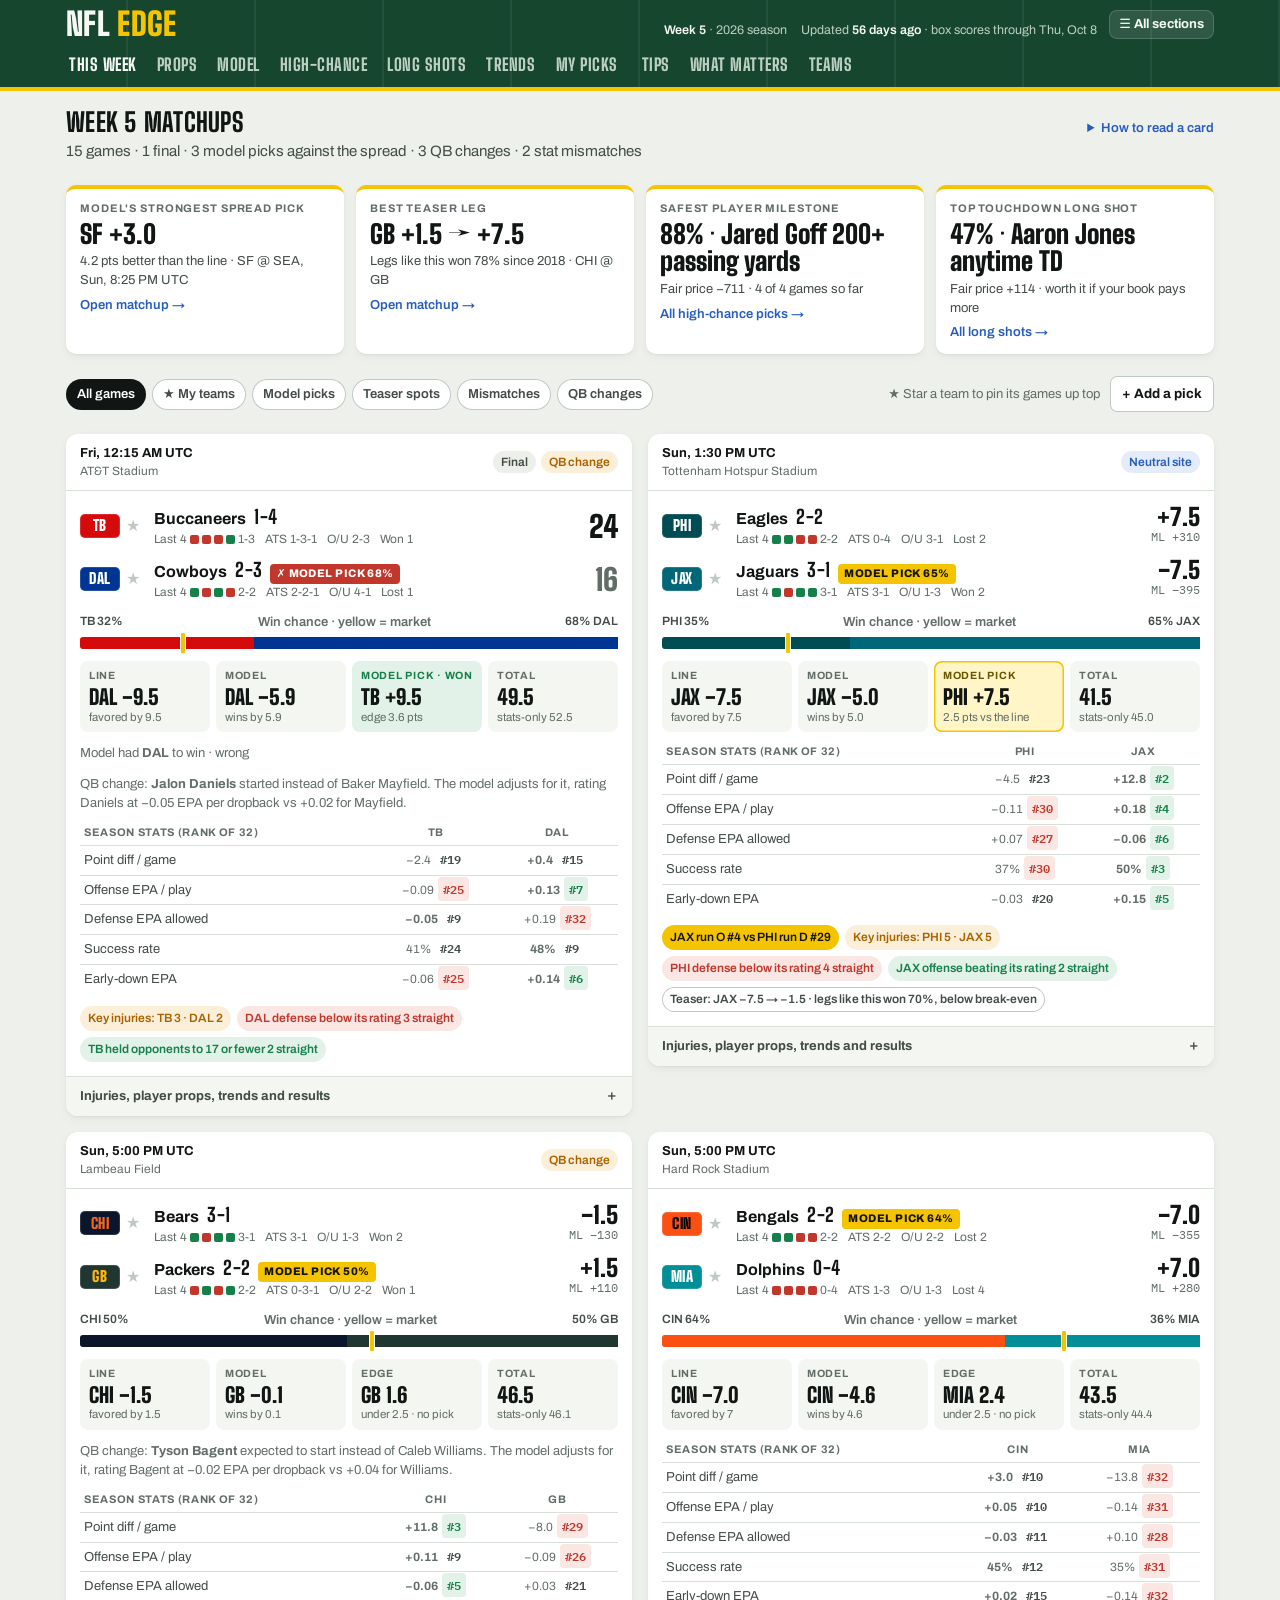
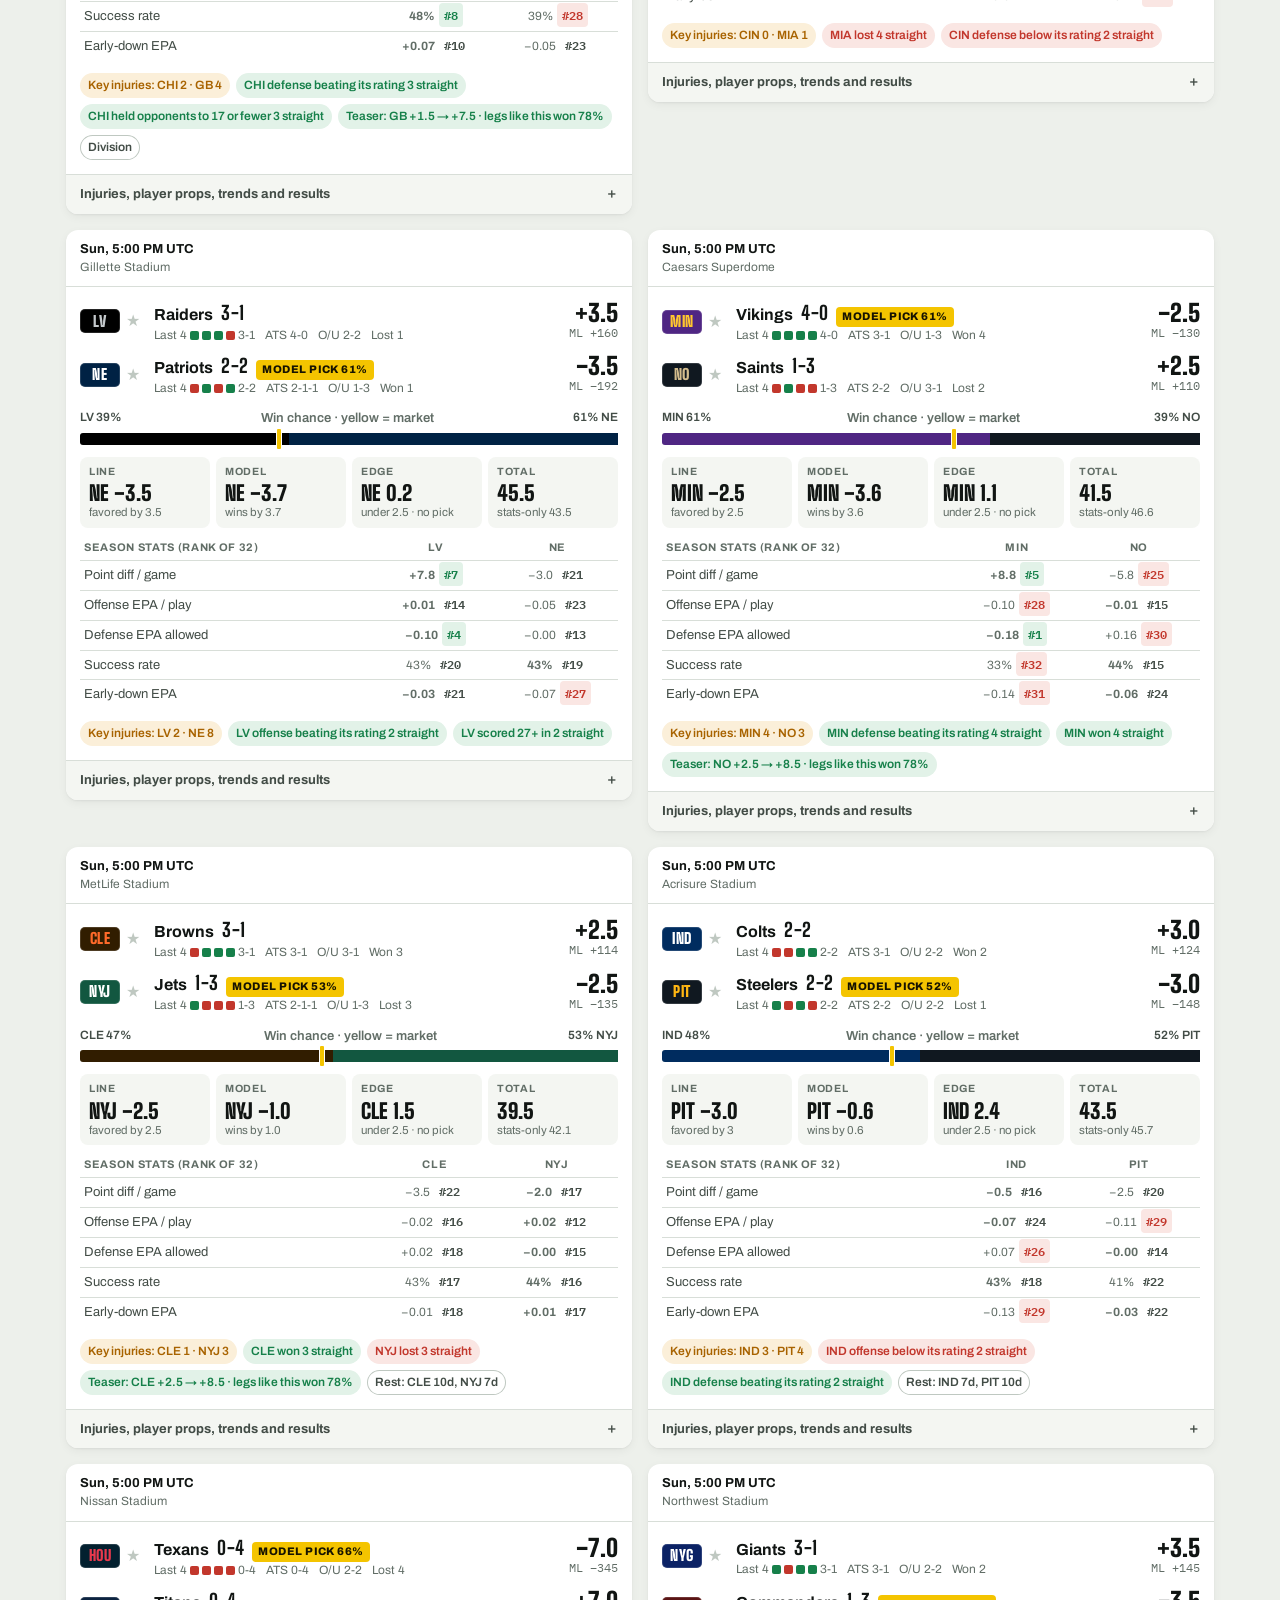
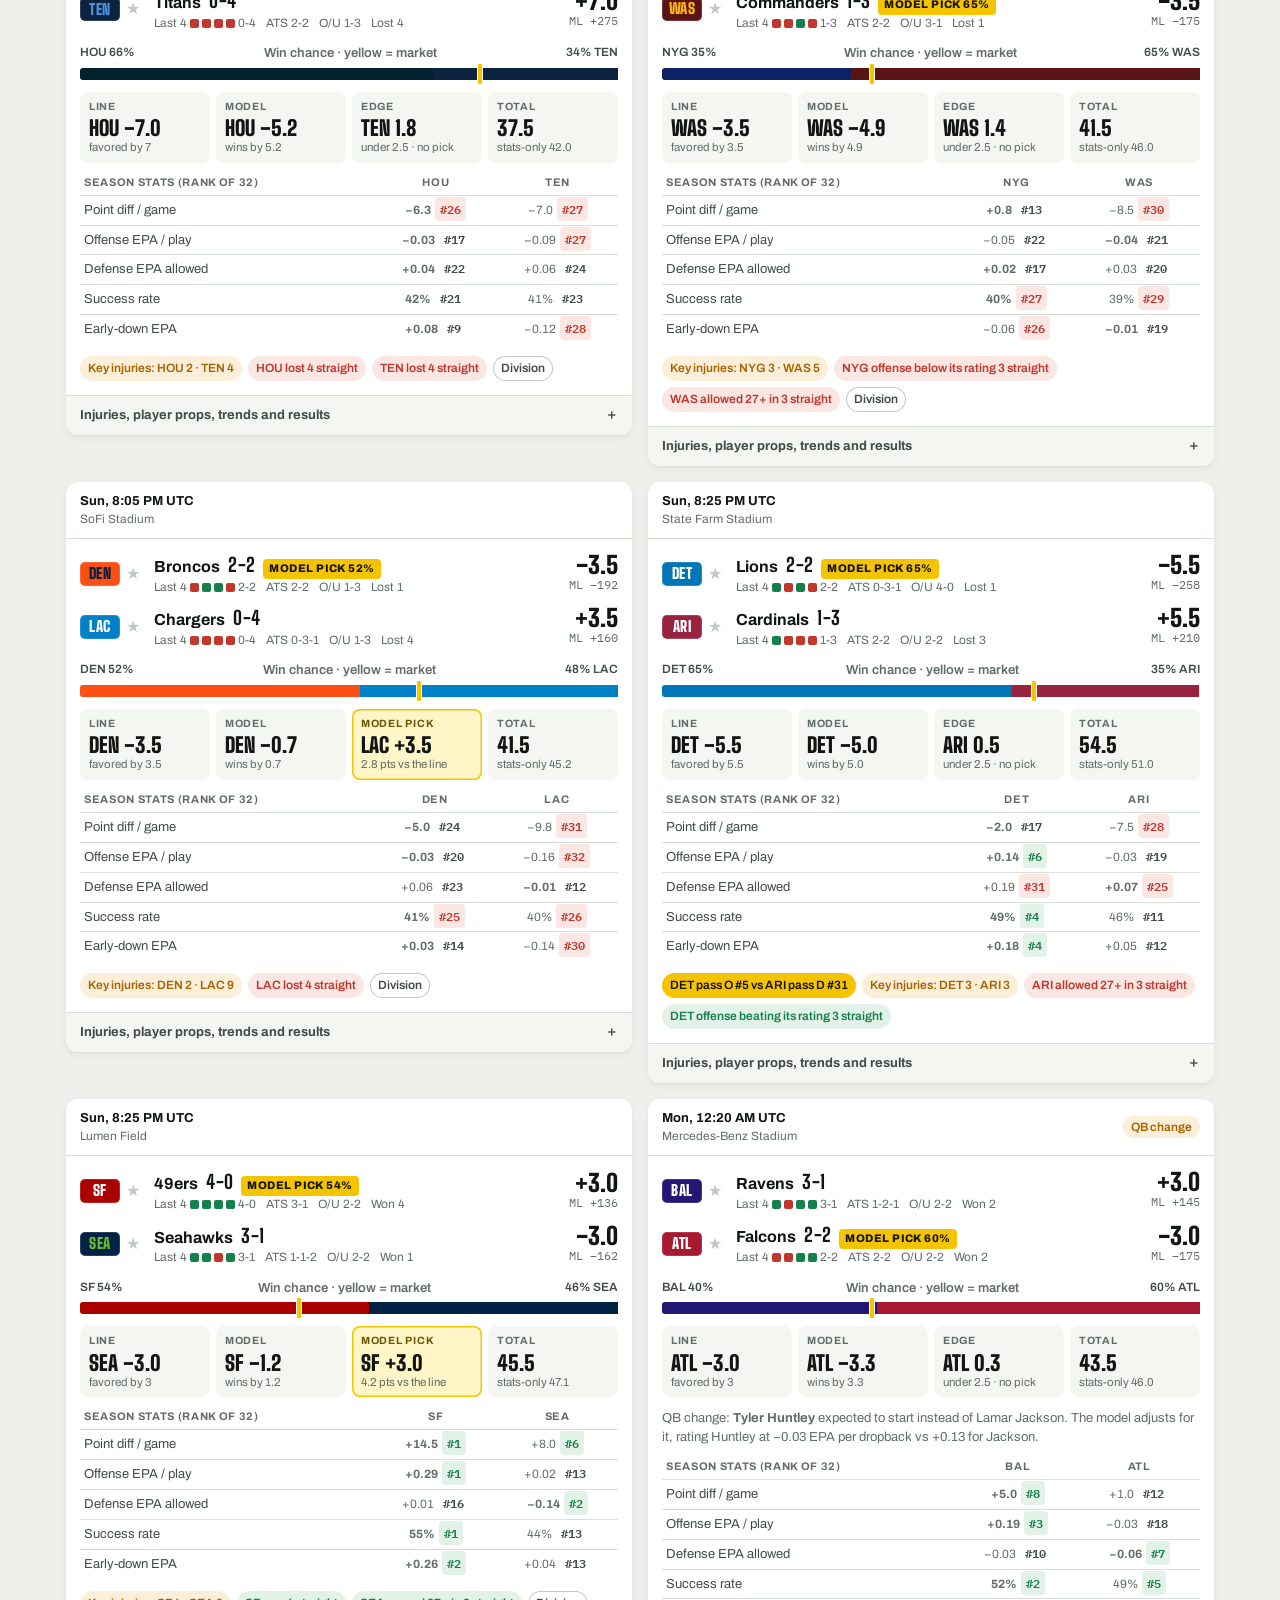
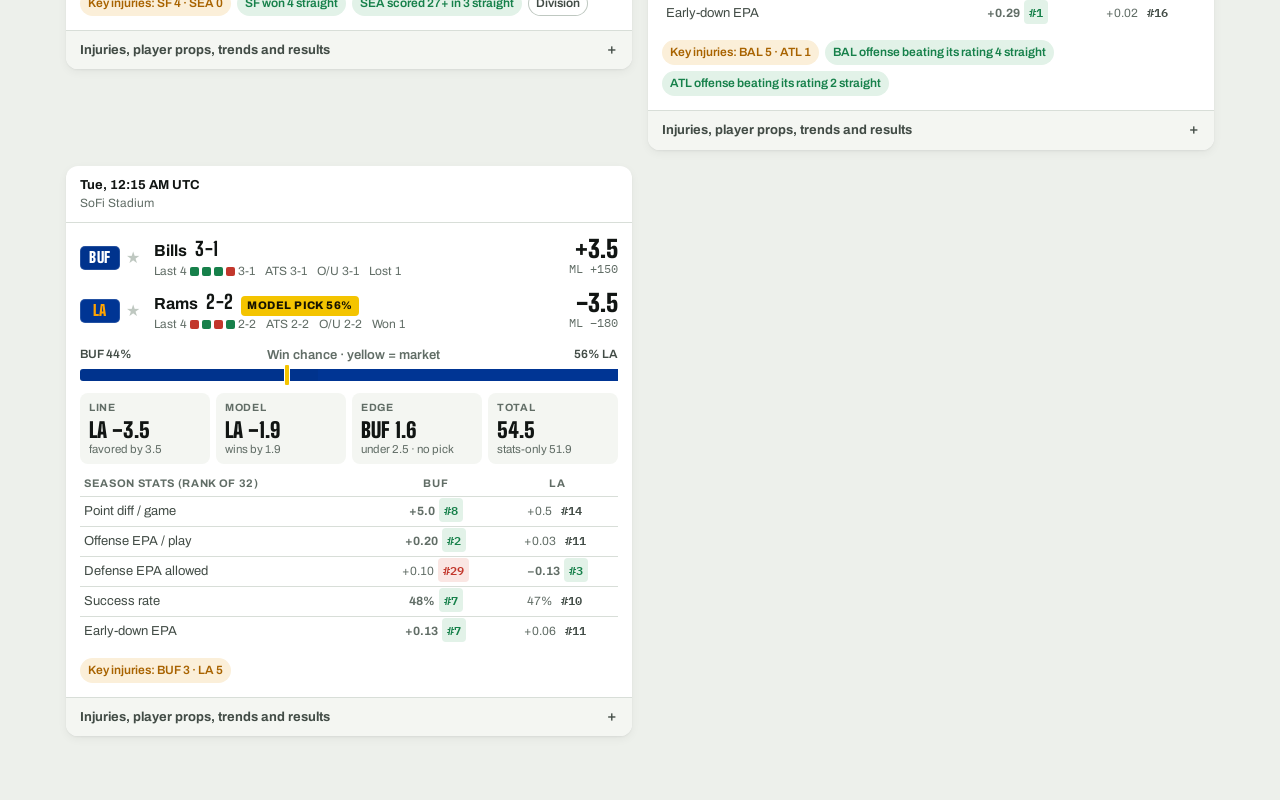
==== commit 96e7d96a: "Player props tab, and a cleaner top bar - Props tab: every player projection this week by prop type " ====
--- a/site/index.html
+++ b/site/index.html
@@ -75,15 +75,33 @@
 .tabs::-webkit-scrollbar{display:none}
 .tab{appearance:none;background:none;border:0;cursor:pointer;color:var(--on-turf-2);font-family:var(--f-display);font-weight:800;
   font-size:17px;letter-spacing:.03em;text-transform:uppercase;padding:8px 9px 10px;white-space:nowrap;border-bottom:4px solid transparent;margin-bottom:-4px}
-@media (min-width:621px) and (max-width:1199px){ .tabs{flex-wrap:wrap;overflow:visible;row-gap:0} .tab{padding:6px 8px 8px} }
+.tabs{flex-wrap:nowrap;-webkit-overflow-scrolling:touch}
+.tabs.fr{-webkit-mask-image:linear-gradient(90deg,#000 calc(100% - 48px),transparent);mask-image:linear-gradient(90deg,#000 calc(100% - 48px),transparent)}
+.tabs.fl{-webkit-mask-image:linear-gradient(90deg,transparent,#000 48px);mask-image:linear-gradient(90deg,transparent,#000 48px)}
+.tabs.fl.fr{-webkit-mask-image:linear-gradient(90deg,transparent,#000 48px,#000 calc(100% - 48px),transparent);mask-image:linear-gradient(90deg,transparent,#000 48px,#000 calc(100% - 48px),transparent)}
+.brand-meta{margin-left:auto}
+.navbtn{appearance:none;border:0;cursor:pointer;background:rgba(255,255,255,.1);color:var(--on-turf);border-radius:8px;padding:5px 10px;font-weight:700;font-size:13px;
+  box-shadow:inset 0 0 0 1px rgba(255,255,255,.16);white-space:nowrap;align-self:center}
+.navbtn:hover{background:rgba(255,255,255,.18)}
+.navsheet{width:min(640px,calc(100% - 24px))}
+.navgrid{display:grid;grid-template-columns:repeat(2,minmax(0,1fr));gap:8px}
+.navitem{appearance:none;border:0;cursor:pointer;text-align:left;background:var(--panel-2);color:var(--ink);border-radius:10px;padding:10px 12px;display:flex;flex-direction:column;gap:2px;
+  box-shadow:inset 0 0 0 1px var(--rule)}
+.navitem b{font-family:var(--f-display);font-weight:800;font-size:17px;letter-spacing:.03em;text-transform:uppercase}
+.navitem span{font-size:12.5px;color:var(--ink-3);line-height:1.35}
+.navitem:hover{box-shadow:inset 0 0 0 1px var(--ink-3)}
+.navitem.on{background:var(--stripe-bg);box-shadow:inset 0 0 0 2px var(--stripe)}
 @media (max-width:620px){
   .bar-in{padding-block:8px 0;gap:2px}
   .brand{font-size:24px}
   .brand-row{align-items:center}
   .brand-meta{gap:8px;font-size:11.5px}
   .brand-meta #m-week{display:none}
-  .tabs{flex-wrap:wrap;gap:0 2px;overflow:visible;margin-bottom:2px}
-  .tab{font-size:14.5px;padding:5px 6px 5px;border-bottom-width:3px;margin-bottom:0;letter-spacing:.02em}
+  .brand-row{flex-wrap:nowrap}
+  .brand{font-size:22px}
+  .tabs{gap:0;margin-bottom:0}
+  .tab{font-size:15px;padding:6px 8px 7px;border-bottom-width:3px;margin-bottom:0;letter-spacing:.02em}
+  .navgrid{grid-template-columns:1fr}
   .xs-hide{display:none}
   .tab[aria-selected="true"]{border-bottom-color:var(--stripe)}
   .h2{font-size:23px}
@@ -569,6 +587,59 @@
 .tw-chips{display:flex;flex-wrap:wrap;gap:6px}
 .tw-k{font-size:11px;font-weight:800;letter-spacing:.06em;text-transform:uppercase;color:var(--ink);background:var(--muted-bg);border-radius:4px;padding:1px 6px;white-space:nowrap}
 @media (max-width:620px){ .tip{grid-template-columns:1fr;padding:14px} .tip-n{width:32px;height:32px;font-size:20px} .tip-stat .big{font-size:30px} }
+/* ---------- check a sportsbook line ---------- */
+.clb{border-radius:12px;padding:10px 12px;background:var(--panel);box-shadow:inset 0 0 0 1px var(--rule-2);display:flex;flex-direction:column;gap:8px}
+.clb-h{display:flex;justify-content:space-between;align-items:center;gap:8px;flex-wrap:wrap}
+.clb-in{display:flex;flex-wrap:wrap;gap:8px 16px}
+.clb-in .f{display:flex;align-items:center;gap:8px}
+.clb-l{font-size:12px;font-weight:700;color:var(--ink-2);min-width:2.6em}
+.clb-in input{width:84px;font-family:var(--f-mono)}
+.clb-out{display:flex;flex-direction:column;gap:6px;font-size:13px;color:var(--ink-2)}
+.clb-m{display:flex;align-items:baseline;gap:10px;flex-wrap:wrap}
+.clb-m .big{font-family:var(--f-display);font-weight:900;font-size:30px;line-height:1;color:var(--ink)}
+.clb-out .ev{font-size:13px;font-weight:700;color:var(--ink-3)}
+.clb-out .ev.pos{color:var(--win)} .clb-out .ev.thin{color:var(--warn)} .clb-out .ev.neg{color:var(--loss)}
+.clb-hist{font-size:12.5px;color:var(--ink-3)}
+.clb-hist b{color:var(--ink)}
+.cs-chart .refl{stroke:var(--info);stroke-width:1.5}
+.cs-chart .hm{fill:none;stroke-width:2}
+.cs-chart .hm.ov{stroke:var(--win)} .cs-chart .hm.un{stroke:var(--loss)}
+@media (max-width:620px){ .clb-in{flex-direction:column} .clb-in .f{width:100%} .clb-in .f .stp{flex:1 1 0;min-width:0} .clb-in input{flex:1 1 0;width:auto;min-width:0} }
+/* ---------- player props tab ---------- */
+.pp-types{flex-wrap:nowrap;overflow-x:auto;scrollbar-width:none;padding-bottom:2px}
+.pp-types::-webkit-scrollbar{display:none}
+.pp-types button{white-space:nowrap}
+.pp-list{display:flex;flex-direction:column;gap:10px}
+.pp{background:var(--panel);border-radius:12px;box-shadow:var(--shadow);padding:12px 14px;display:grid;
+  grid-template-columns:minmax(0,1.2fr) minmax(0,.7fr) minmax(0,1.8fr);grid-template-areas:"who proj chk" "mx mx chk";gap:8px 18px;align-items:start}
+.pp-who{grid-area:who;min-width:0;display:flex;flex-direction:column;gap:3px}
+.pp-who .pn{font-weight:700;font-size:15px;display:flex;gap:6px;align-items:center;flex-wrap:wrap}
+.pp-who .ps{display:flex;align-items:center;gap:4px;flex-wrap:wrap}
+.pp-proj{grid-area:proj;display:flex;flex-direction:column;gap:2px;min-width:0}
+.pp-proj .proj small{display:block;margin:2px 0 0}
+.pp-sp{margin-top:2px}
+.pp-mx{grid-area:mx;min-width:0}
+.pp-chk{grid-area:chk;display:flex;flex-direction:column;gap:8px;min-width:0}
+.pp-in{display:flex;flex-wrap:wrap;gap:6px 12px;align-items:center}
+.pp-in .f{display:flex;align-items:center;gap:6px}
+.pp-in input{width:76px;font-family:var(--f-mono)}
+.pp-side button{padding:5px 10px;font-size:12.5px}
+.pp-out{display:flex;flex-direction:column;gap:3px;font-size:13px;color:var(--ink-2)}
+.pp-pc b.num{font-family:var(--f-display);font-weight:900;font-size:20px;color:var(--ink)}
+.pp-out .ev{font-size:12.5px;font-weight:700;color:var(--ink-3)}
+.pp-out .ev.pos{color:var(--win)} .pp-out .ev.thin{color:var(--warn)} .pp-out .ev.neg{color:var(--loss)}
+.pp-h{font-size:12px;color:var(--ink-3)} .pp-h b{color:var(--ink)}
+.pp-acts{display:flex;gap:6px}
+#pp-q{min-width:200px}
+@media (max-width:860px){ .pp{grid-template-columns:minmax(0,1fr) auto;grid-template-areas:"who proj" "mx mx" "chk chk"} }
+@media (max-width:620px){
+  .pp{padding:12px}
+  .pp-in{flex-direction:column;align-items:stretch}
+  .pp-in .f{width:100%} .pp-in .f .stp{flex:1 1 0;min-width:0} .pp-in input{flex:1 1 0;width:auto;min-width:0}
+  .navsheet{top:auto;bottom:0;left:0;transform:none;width:100%;max-height:92%;border-radius:16px 16px 0 0;padding-bottom:calc(18px + env(safe-area-inset-bottom,0px))}
+  .navitem{padding:9px 12px}
+  #pp-q{min-width:0;flex:1 1 100%}
+}
 /* ---------- trend explorer ---------- */
 [data-chart]{cursor:pointer}
 .tr[data-chart]:hover,.lg[data-chart]:hover{background:var(--panel-2)}
@@ -614,11 +685,13 @@
     <div class="brand-row">
       <div class="brand">NFL <b>Edge</b></div>
       <div class="brand-meta"><span id="m-week"></span><span id="m-asof"></span></div>
+      <button class="navbtn" id="nav-open" aria-haspopup="dialog" aria-controls="navsheet" aria-label="All sections"><span aria-hidden="true">☰</span><span class="xs-hide"> All sections</span></button>
     </div>
     <nav class="tabs" role="tablist" aria-label="Sections">
       <button class="tab" role="tab" id="tab-week" data-view="week" aria-selected="true">This week</button>
-      <button class="tab" role="tab" id="tab-model" data-view="model" aria-selected="false">Model<span class="xs-hide"> picks</span></button>
-      <button class="tab" role="tab" id="tab-hc" data-view="hc" aria-selected="false">High-chance<span class="xs-hide"> picks</span></button>
+      <button class="tab" role="tab" id="tab-props" data-view="props" aria-selected="false">Props</button>
+      <button class="tab" role="tab" id="tab-model" data-view="model" aria-selected="false">Model</button>
+      <button class="tab" role="tab" id="tab-hc" data-view="hc" aria-selected="false">High-chance</button>
       <button class="tab" role="tab" id="tab-ls" data-view="ls" aria-selected="false">Long shots</button>
       <button class="tab" role="tab" id="tab-trends" data-view="trends" aria-selected="false">Trends</button>
       <button class="tab" role="tab" id="tab-picks" data-view="picks" aria-selected="false">My picks<span class="cnt" id="pick-count"></span></button>
@@ -631,6 +704,7 @@
 
 <main>
   <section class="view" id="v-week"></section>
+  <section class="view" id="v-props" hidden></section>
   <section class="view" id="v-model" hidden></section>
   <section class="view" id="v-hc" hidden></section>
   <section class="view" id="v-ls" hidden></section>
@@ -643,6 +717,8 @@
 
 <div class="scrim" id="scrim" hidden></div>
 <div class="sheet" id="sheet" role="dialog" aria-modal="true" aria-labelledby="sheet-title" hidden></div>
+<div class="scrim" id="navscrim" hidden></div>
+<div class="sheet navsheet" id="navsheet" role="dialog" aria-modal="true" aria-labelledby="nav-title" hidden></div>
 <div class="scrim" id="cscrim" hidden></div>
 <div class="sheet chart-sheet" id="csheet" role="dialog" aria-modal="true" aria-labelledby="cs-title" hidden></div>
 <div class="toast" id="toast" role="status" hidden></div>
@@ -740,22 +816,42 @@
 /* ---------- header ---------- */
 $('#m-week').innerHTML = `<strong>Week ${WEEK}</strong> · ${D.meta.season} season`;
 function ago(iso){ const m = Math.max(0, Math.round((Date.now() - new Date(iso).getTime()) / 60000)); return m < 1 ? 'just now' : m < 60 ? m + ' min ago' : m < 1440 ? Math.round(m / 60) + ' hr ago' : Math.round(m / 1440) + ' days ago'; }
-function renderAsof(){ $('#m-asof').innerHTML = `Updated <strong>${ago(D.meta.asof)}</strong>${D.meta.stats_through ? ` · box scores through ${esc(new Date(D.meta.stats_through + 'T12:00:00').toLocaleDateString([], {weekday: 'short', month: 'short', day: 'numeric'}))}` : ''}`; }
+function renderAsof(){ $('#m-asof').innerHTML = `Updated <strong>${ago(D.meta.asof)}</strong>${D.meta.stats_through ? `<span class="xs-hide"> · box scores through ${esc(new Date(D.meta.stats_through + 'T12:00:00').toLocaleDateString([], {weekday: 'short', month: 'short', day: 'numeric'}))}</span>` : ''}`; }
 renderAsof(); setInterval(renderAsof, 60000);
 
 /* ---------- tabs ---------- */
+const NAV = [['week', 'This week', 'Every game: lines, the model\'s take, injuries and matchups'], ['props', 'Props', 'Every player projection, with a line and odds checker'],
+  ['model', 'Model', 'Who the model picks to win, why, and its record'], ['hc', 'High-chance', 'Player milestones and teaser legs rated 80% or better'],
+  ['ls', 'Long shots', 'Plus-money touchdown scorers and big-yardage games'], ['trends', 'Trends', 'Player, team and league runs of 2+ straight weeks'],
+  ['picks', 'My picks', 'Your bets, record, and whether you beat the closing line'], ['tips', 'Betting tips', 'Where real edges come from, applied to this week'],
+  ['matters', 'What matters', 'Which stats actually predict games and props'], ['teams', 'Teams', 'Power ratings and season stats for all 32']];
+function tabFade(){ const n = $('.tabs'); if (!n) return; n.classList.toggle('fl', n.scrollLeft > 4); n.classList.toggle('fr', n.scrollLeft + n.clientWidth < n.scrollWidth - 4); }
+function openNav(){
+  const cur = store.get('tab', 'week');
+  $('#navsheet').innerHTML = `<div class="sec-head"><h2 class="h3" id="nav-title">All sections</h2><button class="btn tiny" data-navclose="">Close</button></div>
+    <div class="navgrid">${NAV.map(([k, l, d]) => `<button class="navitem${k === cur ? ' on' : ''}" data-navgo="${k}"><b>${l}</b><span>${d}</span></button>`).join('')}</div>`;
+  $('#navscrim').hidden = false; $('#navsheet').hidden = false; document.body.style.overflow = 'hidden';
+  setTimeout(() => { const b = $('#navsheet .navitem.on') || $('#navsheet .navitem'); if (b) b.focus(); }, 0);
+}
+function closeNav(){ $('#navscrim').hidden = true; $('#navsheet').hidden = true; document.body.style.overflow = ''; }
 function show(view){
   $$('.tab').forEach(b => b.setAttribute('aria-selected', String(b.dataset.view === view)));
   const tb = $(`.tab[data-view="${view}"]`), nav = tb && tb.parentElement;
-  if (nav){ const a = tb.getBoundingClientRect(), n = nav.getBoundingClientRect(); if (a.left < n.left || a.right > n.right) nav.scrollLeft += a.left - n.left - 12; }
+  if (nav && nav.scrollWidth > nav.clientWidth) nav.scrollTo({left: Math.max(0, tb.offsetLeft - (nav.clientWidth - tb.offsetWidth) / 2), behavior: 'smooth'});
   $$('.view').forEach(v => v.hidden = v.id !== 'v-' + view);
   store.set('tab', view);
   if (view === 'teams') renderTeams();
   if (view === 'tips') renderTips();
+  if (view === 'props') renderProps();
   if (view === 'model') drawUnits('model');
   window.scrollTo({top: 0});
 }
 $$('.tab').forEach(b => b.addEventListener('click', () => show(b.dataset.view)));
+$('.tabs').addEventListener('scroll', tabFade, {passive: true}); window.addEventListener('resize', tabFade); setTimeout(tabFade, 0);
+$('#nav-open').addEventListener('click', openNav);
+$('#navscrim').addEventListener('click', closeNav);
+document.addEventListener('click', e => { const b = e.target.closest('[data-navgo], [data-navclose]'); if (!b) return; closeNav(); if (b.dataset.navgo) show(b.dataset.navgo); });
+document.addEventListener('keydown', e => { if (e.key === 'Escape' && !$('#navsheet').hidden) closeNav(); });
 
 /* ======================================================================
    THIS WEEK
@@ -1188,6 +1284,122 @@
   svg.addEventListener('keydown', ev => { if (ev.key === 'ArrowRight'){ ev.preventDefault(); showAt(cur + 1); } else if (ev.key === 'ArrowLeft'){ ev.preventDefault(); showAt(cur - 1); } else if (ev.key === 'Escape') hide(); });
 }
 let _uRes; window.addEventListener('resize', () => { clearTimeout(_uRes); _uRes = setTimeout(() => drawUnits('model'), 150); });
+
+/* ======================================================================
+   PLAYER PROPS: every projection this week by prop type, with a line and odds checker
+   ====================================================================== */
+const PP_TYPES = {pass_yds: {label: 'Passing yards', short: 'pass yds', stat: 'py', mx: 'py'}, rush_yds: {label: 'Rushing yards', short: 'rush yds', stat: 'ry', mx: 'ry'},
+  rec_yds: {label: 'Receiving yards', short: 'rec yds', stat: 'recy', mx: 'recy'}, receptions: {label: 'Receptions', short: 'catches', stat: 'rec', mx: 'rec'},
+  any_td: {label: 'Anytime TD', short: 'TD', stat: 'td', mx: null}};
+let PPF = Object.assign({key: 'rec_yds', game: 'all', sort: 'proj', q: ''}, store.get('ppf', {})), PPSHOW = 25, PPIDX = {};
+const ppVal = (l, key) => key === 'any_td' ? (l.rtd || 0) + (l.rectd || 0) : l[PP_TYPES[key].stat];
+function propChance(pr, key, L){
+  if (key === 'any_td'){ const p = pr.proj.any_td; return p == null ? null : {over: p, under: 1 - p}; }
+  const proj = pr.proj[key]; if (proj == null || L == null) return null;
+  const over = overChance(key, proj, L); if (over == null) return null;
+  return {over, under: Number.isInteger(L) ? 1 - overChance(key, proj, L - 1) : 1 - over};
+}
+function ppMxStat(key, pos){ return key === 'any_td' ? (pos === 'RB' ? 'rtd' : pos === 'QB' ? null : 'td') : (pos === 'QB' && key === 'rush_yds' ? 'qry' : PP_TYPES[key].mx); }
+function ppRowsFor(key){
+  const rows = [];
+  D.games.filter(g => !g.final).forEach(g => (g.props || []).forEach(p => { if (p.proj[key] != null){ PPIDX[g.id + ':' + p.id] = {g, p}; rows.push({g, p}); } }));
+  return rows;
+}
+function ppOutHtml(g, p, key){
+  const T_ = PP_TYPES[key], st = PL[`${WEEK}:${p.id}:${T_.stat}`] || {}, side = key === 'any_td' ? 'over' : (st.side || 'over');
+  const L = key === 'any_td' ? 0.5 : numOf(st.line), O = parseOdds(st.odds), proj = p.proj[key];
+  const vals = (p.log || []).map(l => ppVal(l, key)).filter(v => v != null);
+  if (key !== 'any_td' && L == null) return `<span class="note">Type your book's line to see the model's chance and how often he cleared it.</span>`;
+  const c = propChance(p, key, L), ps = c ? (side === 'over' ? c.over : c.under) : null;
+  const ov = vals.filter(v => v > L).length, un = vals.filter(v => v < L).length;
+  let h = '';
+  if (ps != null) h += `<span class="pp-pc"><b class="num">${pct(ps)}</b> ${key === 'any_td' ? 'to score' : `${side} ${L}`} · fair <b>${fmtOdds(oddsNum(ps))}</b>${key !== 'any_td' ? ` · projection ${sign(proj - L, 1)} vs line` : ''}</span>`;
+  if (O != null && ps != null){ const r = evMsg(ps, oddsNum(ps), st.odds); h += `<span class="ev ${r.c}">${esc(r.t)}</span>`; }
+  else if (String(st.odds || '').trim()) h += `<span class="ev">Use American odds, like -115 or +105.</span>`;
+  h += `<span class="pp-h">${key === 'any_td' ? `Scored in <b>${ov} of ${vals.length}</b> games` : `${side === 'over' ? 'Over' : 'Under'} ${L} in <b>${side === 'over' ? ov : un} of ${vals.length}</b> games`} this season</span>`;
+  return h;
+}
+function ppRow(g, p, key){
+  const T_ = PP_TYPES[key], opp = p.team === g.home ? g.away : g.home, st = PL[`${WEEK}:${p.id}:${T_.stat}`] || {}, side = st.side || 'over';
+  const log = p.log || [], vals = log.map(l => ppVal(l, key)), avg = vals.length ? vals.reduce((a, v) => a + v, 0) / vals.length : null;
+  const l3v = vals.slice(-3), l3 = l3v.length ? l3v.reduce((a, v) => a + v, 0) / l3v.length : null, proj = p.proj[key];
+  const f1 = v => v == null ? '–' : key === 'receptions' ? v.toFixed(1) : String(Math.round(v));
+  const inj = p.inj && !['likely', 'ok'].includes(p.inj.level) ? `<span class="pill lvl-${p.inj.level}">${esc(p.inj.outlook.split(',')[0])}</span>` : '';
+  const usage = p.pos === 'QB' ? `${p.avg.att ?? '–'} att/g` : p.pos === 'RB' ? `${pct(p.share.car)} carries · ${pct(p.share.tgt)} tgts` : `${pct(p.share.tgt)} tgt share`;
+  const mk = ppMxStat(key, p.pos), mx = key === 'any_td' ? (mk ? `<div class="mxl"><span>vs ${opp} to ${p.pos}s:</span>${mxChip(opp, p.pos, mk)}</div>` : '') : matchupLine(opp, p.pos, key);
+  const big = key === 'any_td' ? `${pct(proj)}<small>TD chance</small>` : `${f1(proj)}<small>${T_.short}</small>`;
+  return `<article class="pp" data-g="${g.id}" data-pid="${esc(p.id)}" data-key="${key}">
+    <div class="pp-who"><div class="pn"><span data-chart="p|${esc(p.id)}|${key}" role="button" tabindex="0" title="Open ${esc(p.name)}'s chart">${esc(p.name)}</span> <span class="small">${p.pos}</span>${inj}</div>
+      <div class="ps">${chip(p.team, 1)} ${p.team === g.home ? 'vs' : '@'} ${chip(opp, 1)} · ${esc(kick(g.kickoff, {timeZoneName: undefined}))}</div>
+      <div class="ps">${usage}${p.snap != null ? ' · ' + pct(p.snap) + ' snaps' : ''}</div></div>
+    <div class="pp-proj"><div class="proj num">${big}</div><div class="ps">${key === 'any_td' ? `fair ${fmtOdds(oddsNum(proj))}` : `Avg ${f1(avg)} · L3 ${f1(l3)}`}</div>
+      ${vals.length > 1 ? `<span class="pp-sp">${spark(log.map(l => [l.wk, ppVal(l, key)]), {w: 84, h: 24, base: key === 'any_td' ? undefined : avg})}</span>` : ''}</div>
+    <div class="pp-mx">${mx}</div>
+    <div class="pp-chk">
+      <div class="pp-in">${key === 'any_td' ? '' : `<div class="seg pp-side" role="group" aria-label="Over or under"><button data-ppside="over" aria-pressed="${side === 'over'}">Over</button><button data-ppside="under" aria-pressed="${side === 'under'}">Under</button></div>
+        <div class="f"><span class="clb-l">Line</span>${stepWrap(`<input type="text" inputmode="decimal" autocomplete="off" data-pp="line" data-proj="${proj}" value="${esc(st.line || '')}" placeholder="${Math.floor(proj) + 0.5}" aria-label="${esc(p.name)} ${T_.label} line">`, 'line')}</div>`}
+        <div class="f"><span class="clb-l">Odds</span>${stepWrap(`<input type="text" inputmode="numeric" autocomplete="off" data-pp="odds" value="${esc(st.odds || '')}" placeholder="${key === 'any_td' ? fmtOdds(oddsNum(proj)).replace('−', '-') : '-110'}" aria-label="${esc(p.name)} odds">`, 'odds')}</div></div>
+      <div class="pp-out" aria-live="polite">${ppOutHtml(g, p, key)}</div>
+      <div class="pp-acts"><button class="btn tiny" data-pppick="">+ Pick</button><button class="btn tiny" data-chart="p|${esc(p.id)}|${key}">Chart</button></div></div>
+  </article>`;
+}
+function renderPPList(){
+  const host = $('#pp-list'); if (!host) return;
+  PPIDX = {};
+  let rows = ppRowsFor(PPF.key);
+  if (PPF.game !== 'all') rows = rows.filter(r => r.g.id === PPF.game);
+  const q = PPF.q.trim().toLowerCase(); if (q) rows = rows.filter(r => r.p.name.toLowerCase().includes(q) || r.p.team.toLowerCase() === q);
+  const mr = r => { const mk = ppMxStat(PPF.key, r.p.pos), opp = r.p.team === r.g.home ? r.g.away : r.g.home, m = mk && ((M_.pos[opp] || {})[r.p.pos] || {})[mk]; return m ? m[1] : 99; };
+  rows.sort(PPF.sort === 'matchup' ? (a, b) => mr(a) - mr(b) || b.p.proj[PPF.key] - a.p.proj[PPF.key]
+    : PPF.sort === 'kick' ? (a, b) => a.g.kickoff.localeCompare(b.g.kickoff) || b.p.proj[PPF.key] - a.p.proj[PPF.key]
+    : (a, b) => b.p.proj[PPF.key] - a.p.proj[PPF.key]);
+  host.innerHTML = rows.slice(0, PPSHOW).map(r => ppRow(r.g, r.p, PPF.key)).join('') || '<div class="empty">No players match. Projections show up for games that haven\'t been played yet.</div>';
+  const more = $('#pp-more'); if (more) more.innerHTML = rows.length > PPSHOW ? `<button class="btn more" data-ppmore="">Show ${Math.min(25, rows.length - PPSHOW)} more of ${rows.length}</button>` : '';
+  const cnt = $('#pp-count'); if (cnt) cnt.textContent = `${rows.length} player${rows.length === 1 ? '' : 's'}`;
+}
+function renderProps(){
+  const v = $('#v-props'); if (!v) return;
+  const up = D.games.filter(g => !g.final);
+  const counts = Object.fromEntries(Object.keys(PP_TYPES).map(k => [k, up.reduce((a, g) => a + (g.props || []).filter(p => p.proj[k] != null).length, 0)]));
+  v.innerHTML = `
+    <div class="sec-head"><div><h1 class="h2">Player props</h1>
+      <p class="lede">Every player with a projection this week. Type your sportsbook's line and odds to see the model's chance, the fair price, whether the price is worth it, and how often he has cleared that line. Lines you enter here also show up on his chart.</p></div></div>
+    <div class="seg pp-types" role="group" aria-label="Prop type">${Object.entries(PP_TYPES).map(([k, t]) => `<button data-ppk="${k}" aria-pressed="${PPF.key === k}">${t.label} <span class="small">${counts[k]}</span></button>`).join('')}</div>
+    <div class="toolbar"><div class="filters">
+        <select id="pp-game" aria-label="Game"><option value="all">All games</option>${up.map(g => `<option value="${g.id}">${g.away} @ ${g.home} · ${esc(kick(g.kickoff, {timeZoneName: undefined}))}</option>`).join('')}</select>
+        <select id="pp-sort" aria-label="Sort"><option value="proj">Highest projection</option><option value="matchup">Softest matchup</option><option value="kick">Kickoff time</option></select>
+        <input type="text" id="pp-q" placeholder="Search a player or team" autocomplete="off" aria-label="Search players"></div>
+      <span class="small" id="pp-count"></span></div>
+    <div class="pp-list" id="pp-list"></div><div id="pp-more" style="display:flex;justify-content:center"></div>
+    <div class="note">Projections use the stats that predicted props best from 2018–2025 (volume and share first), and the chances come from how players with similar projections actually finished. Players listed as out or doubtful are left off. Matchup numbers are what the defense has allowed per game to that position this season. In testing, a player's role mattered far more than the matchup.</div>`;
+  if (!up.some(g => g.id === PPF.game)) PPF.game = 'all';
+  $('#pp-game').value = PPF.game; $('#pp-sort').value = PPF.sort; $('#pp-q').value = PPF.q;
+  $('#pp-game').addEventListener('change', e => { PPF.game = e.target.value; store.set('ppf', PPF); PPSHOW = 25; renderPPList(); });
+  $('#pp-sort').addEventListener('change', e => { PPF.sort = e.target.value; store.set('ppf', PPF); renderPPList(); });
+  $('#pp-q').addEventListener('input', e => { PPF.q = e.target.value; PPSHOW = 25; renderPPList(); });
+  renderPPList();
+}
+document.addEventListener('input', e => {
+  const el = e.target; if (!el.dataset || !el.dataset.pp) return;
+  const row = el.closest('.pp'); if (!row) return;
+  const {g, p} = PPIDX[row.dataset.g + ':' + row.dataset.pid] || {}; if (!p) return;
+  const key = row.dataset.key, k = `${WEEK}:${p.id}:${PP_TYPES[key].stat}`;
+  PL[k] = Object.assign({}, PL[k], {[el.dataset.pp]: el.value.trim()}, key === 'any_td' ? {line: '0.5'} : {});
+  if (!PL[k].odds && (!PL[k].line || key === 'any_td') && !PL[k].side) delete PL[k];
+  store.set('pl', PL); $('.pp-out', row).innerHTML = ppOutHtml(g, p, key);
+});
+document.addEventListener('click', e => {
+  const b = e.target.closest('button'); if (!b) return;
+  if (b.dataset.ppk){ PPF.key = b.dataset.ppk; store.set('ppf', PPF); PPSHOW = 25; $$('[data-ppk]').forEach(x => x.setAttribute('aria-pressed', String(x.dataset.ppk === PPF.key))); renderPPList(); return; }
+  if (b.hasAttribute('data-ppmore')){ PPSHOW += 25; renderPPList(); return; }
+  const row = b.closest('.pp'); if (!row) return;
+  const {g, p} = PPIDX[row.dataset.g + ':' + row.dataset.pid] || {}; if (!p) return;
+  const key = row.dataset.key, k = `${WEEK}:${p.id}:${PP_TYPES[key].stat}`;
+  if (b.dataset.ppside){ PL[k] = Object.assign({}, PL[k], {side: b.dataset.ppside}); store.set('pl', PL);
+    $$('[data-ppside]', row).forEach(x => x.setAttribute('aria-pressed', String(x.dataset.ppside === b.dataset.ppside))); $('.pp-out', row).innerHTML = ppOutHtml(g, p, key); return; }
+  if (b.hasAttribute('data-pppick')){ const st = PL[k] || {}, L = numOf(st.line), O = parseOdds(st.odds);
+    openPick({week: g.week, game: g.id, type: key, player: p.id, side: (st.side || 'over') === 'over' ? 'O' : 'U', line: key === 'any_td' || L == null ? '' : L, odds: O ?? (key === 'any_td' ? oddsNum(p.proj.any_td) : -110)}); }
+});
 
 /* ======================================================================
    MODEL PICKS: who the model expects to win, and why
@@ -1594,7 +1806,7 @@
   ope: ['Pass EPA per dropback', r => r.ope, 's2'], ore: ['Rush EPA per carry', r => r.ore, 's2'], oy: ['Yards gained', r => r.oy, 'n'], dy: ['Yards allowed', r => r.dy, 'n']};
 const TREND2P = {targets: 'tgt', target_share: 'ts', receiving_yards: 'recy', carries: 'car', rushing_yards: 'ry', passing_yards: 'py', snap: 'snap'};
 const TREND2T = {su: 'mg', ats: 'cov', ou: 'tot', off_epa: 'oe', def_epa: 'de', pts: 'pf', opp_pts: 'pa'};
-const CH_DEFAULT_FROM_PROP = {pass_yds: 'py', rush_yds: 'ry', rec_yds: 'recy', receptions: 'rec'};
+const CH_DEFAULT_FROM_PROP = {pass_yds: 'py', rush_yds: 'ry', rec_yds: 'recy', receptions: 'rec', any_td: 'td'};
 const WINDOWS = [['l4', 'Last 4'], ['l8', 'Last 8'], ['season', 'This season'], ['all', 'Since last season']];
 let CH = null;
 function fmtV(f, v){
@@ -1646,9 +1858,68 @@
   }
   return {n, g, bye: ni.bye, v, kind: CH.kind === 'p' ? 'Projection' : 'Model', short: 'Next', opp: (n.home ? 'vs ' : '@') + n.opp};
 }
-function chartSvg(pts, f, base, seasonNow, nxt){
+/* ---------- check a sportsbook line against the projection (player charts) ---------- */
+const PROP_STATS = {rec: 'receptions', recy: 'receiving yards', tgt: 'targets', car: 'rush attempts', ry: 'rushing yards', rr: 'rush + rec yards',
+  td: 'touchdowns', py: 'passing yards', att: 'pass attempts', cmp: 'completions', ptd: 'passing TDs', int: 'interceptions'};
+let PL = store.get('pl', {});
+(function prunePL(){ const old = Object.keys(PL).filter(k => Number(k.split(':')[0]) < WEEK - 1); if (old.length){ old.forEach(k => delete PL[k]); store.set('pl', PL); } })();
+const plKey = () => `${WEEK}:${CH.id}:${CH.stat}`;
+function lineModel(stat, L){
+  // the model's chance of over/under for this line: needs this week's projection for the player
+  const P = LOGS.players[CH.id], ni = P ? nextInfo(P.t) : null, g = ni && ni.g && !ni.g.final ? ni.g : null;
+  if (!g) return {why: ni && ni.bye ? 'He is on a bye this week, so there is no projection yet.' : 'His next game isn\'t on this week\'s slate, so there is no projection yet.'};
+  const pr = (g.props || []).find(x => x.id === CH.id);
+  if (!pr) return {why: 'He isn\'t in this week\'s projections (usually a small role or an injury listing).'};
+  if (stat === 'td'){
+    if (pr.proj.any_td == null || L >= 1) return {why: 'The model only prices one touchdown or more (a 0.5 line).'};
+    return {over: pr.proj.any_td, under: 1 - pr.proj.any_td, proj: null};
+  }
+  const key = P2PROP[stat];
+  if (!key || pr.proj[key] == null) return {why: `There's no model projection for ${PROP_STATS[stat]}, so this compares your line with his history only.`};
+  const over = overChance(key, pr.proj[key], L); if (over == null) return {why: 'Couldn\'t price this line.'};
+  const under = Number.isInteger(L) ? 1 - overChance(key, pr.proj[key], L - 1) : 1 - over;
+  return {over, under, proj: pr.proj[key]};
+}
+function lineBoxHtml(f){
+  if (CH.kind !== 'p' || !PROP_STATS[CH.stat]) return '';
+  const st = PL[plKey()] || {}, side = st.side || 'over', nx = (CH._args || {}).nxt;
+  const seed = CH.stat === 'td' ? 0 : nx && nx.v != null ? nx.v : (CH._args && CH._args.avg != null ? CH._args.avg : '');
+  const ph = CH.stat === 'td' ? '0.5' : seed !== '' ? String(Math.floor(seed) + 0.5) : 'Line';
+  return `<div class="clb"><div class="clb-h"><span class="label">Check a sportsbook line · ${esc(PROP_STATS[CH.stat])}</span>
+      <div class="seg" role="group" aria-label="Over or under"><button data-clside="over" aria-pressed="${side === 'over'}">Over</button><button data-clside="under" aria-pressed="${side === 'under'}">Under</button></div></div>
+    <div class="clb-in"><div class="f"><span class="clb-l">Line</span>${stepWrap(`<input type="text" inputmode="decimal" autocomplete="off" data-cl="line" data-proj="${seed === '' ? '' : seed}" value="${esc(st.line || '')}" placeholder="${ph}" aria-label="Sportsbook line">`, 'line')}</div>
+      <div class="f"><span class="clb-l">Odds</span>${stepWrap(`<input type="text" inputmode="numeric" autocomplete="off" data-cl="odds" value="${esc(st.odds || '')}" placeholder="-110" aria-label="Sportsbook odds">`, 'odds')}</div></div>
+    <div class="clb-out" id="clb-out" aria-live="polite"></div></div>`;
+}
+const refLabel = L => L == null ? '' : ` · <b style="color:var(--info)">blue line = your line ${L}</b> (green rings went over, red under)`;
+function winPhrase(){ return {l4: 'in his last 4 games', l8: 'in his last 8 games', season: 'this season', all: 'since the start of last season'}[CH.win] || ''; }
+function updateLineBox(redraw){
+  const out = $('#clb-out'); if (!out || !CH || !CH._args) return;
+  const A = CH._args, st = PL[plKey()] || {}, side = st.side || 'over', L = numOf(st.line), O = parseOdds(st.odds);
+  if (L == null){
+    out.innerHTML = `<div class="note">Type the line from your sportsbook (like ${CH.stat === 'td' ? '0.5' : 'the placeholder'}) and its odds to see the model's chance, the fair price, and how often he has cleared it.</div>`;
+  } else {
+    const n = A.pts.length, ov = A.pts.filter(p => p.v > L).length, un = A.pts.filter(p => p.v < L).length, pu = n - ov - un;
+    const m = lineModel(CH.stat, L), pSide = m.over != null ? (side === 'over' ? m.over : m.under) : null;
+    let h = '';
+    if (pSide != null){
+      const what = CH.stat === 'td' ? (side === 'over' ? 'he scores a touchdown' : 'he doesn\'t score') : `of going <b>${side} ${L}</b>`;
+      h += `<div class="clb-m"><span class="big num">${pct(pSide)}</span><span>model chance ${what}${m.proj != null ? ` · projection <b>${fmtV(A.f, m.proj)}</b>` : ''} · fair price <b>${fmtOdds(oddsNum(pSide))}</b></span></div>`;
+      if (O != null){ const r = evMsg(pSide, oddsNum(pSide), st.odds); h += `<div class="ev ${r.c}">${esc(r.t)}</div>`; }
+      else if (String(st.odds || '').trim()) h += `<div class="ev">Use American odds, like -115 or +105.</div>`;
+    } else {
+      h += `<div class="note">${esc(m.why)}</div>`;
+      if (O != null) h += `<div class="ev">Your odds ${fmtOdds(O)} need the ${side} to hit ${pct(impProb(O))} of the time to break even.</div>`;
+    }
+    h += `<div class="clb-hist">${CH.stat === 'td' && L < 1 ? (side === 'over' ? 'Scored' : 'Didn\'t score') : (side === 'over' ? 'Over' : 'Under') + ' ' + L} in <b>${side === 'over' ? ov : un} of ${n}</b> games ${winPhrase()}${pu ? ` (${pu} push${pu > 1 ? 'es' : ''})` : ''}. Change the timeline above to check other stretches.</div>`;
+    out.innerHTML = h;
+  }
+  if (redraw){ const ch = $('#csheet .cs-chart'); if (ch && A.pts.length) ch.innerHTML = chartSvg(A.pts, A.f, A.base, A.season, A.nxt, L);
+    const rl = $('#cs-reflbl'); if (rl) rl.innerHTML = refLabel(L); }
+}
+function chartSvg(pts, f, base, seasonNow, nxt, ref){
   const box = $('#csheet'), W = Math.round(Math.max(320, Math.min(680, (box && box.clientWidth ? box.clientWidth - 30 : 680)))), H = W < 500 ? 220 : 250, L = 40, R = nxt ? 30 : 12, TOP = 24, B = 34;
-  const vals = pts.map(p => p.v), extra = (base != null ? [base] : []).concat(nxt && nxt.v != null ? [nxt.v] : []);
+  const vals = pts.map(p => p.v), extra = (base != null ? [base] : []).concat(nxt && nxt.v != null ? [nxt.v] : []).concat(ref != null ? [ref] : []);
   let lo = Math.min.apply(null, vals.concat(extra)), hi = Math.max.apply(null, vals.concat(extra));
   if (['n', 'd1', 'pct'].includes(f) && lo >= 0) lo = 0;
   if (hi === lo){ hi += 1; lo -= f === 'n' && lo === 0 ? 0 : 1; }
@@ -1666,12 +1937,14 @@
   if (firstNow > 0){ const xd = (x(firstNow - 1) + x(firstNow)) / 2; s += `<line class="sdiv" x1="${xd}" x2="${xd}" y1="${TOP - 14}" y2="${H - B}"/><text class="slab" x="${xd - 6}" y="${TOP - 8}" text-anchor="end">${seasonNow - 1}</text><text class="slab" x="${xd + 6}" y="${TOP - 8}">${seasonNow}</text>`; }
   if (nxt){ const xb = pts.length ? (x(pts.length - 1) + x(pts.length)) / 2 : L; s += `<rect class="nxband" x="${xb.toFixed(1)}" y="${TOP - 14}" width="${(W - R - xb + 6).toFixed(1)}" height="${H - B - TOP + 14}" rx="4"/><text class="nxt" x="${(W - R).toFixed(1)}" y="${TOP - 4}" text-anchor="end">${nxt.bye ? 'After the bye' : 'Next game'}</text>`; }
   if (base != null) s += `<line class="avg" x1="${L}" x2="${W - R}" y1="${y(base).toFixed(1)}" y2="${y(base).toFixed(1)}"/>`;
+  if (ref != null) s += `<line class="refl" x1="${L}" x2="${W - R}" y1="${y(ref).toFixed(1)}" y2="${y(ref).toFixed(1)}"/>`;
   const line = pts.map((p, i) => x(i).toFixed(1) + ',' + y(p.v).toFixed(1));
   if (pts.length > 1) s += `<path class="ar" d="M${x(0).toFixed(1)},${y(Math.max(lo, 0 > lo && 0 < hi ? 0 : lo)).toFixed(1)} L${line.join(' L')} L${x(pts.length - 1).toFixed(1)},${y(Math.max(lo, 0 > lo && 0 < hi ? 0 : lo)).toFixed(1)} Z"/><polyline class="ln" points="${line.join(' ')}"/>`;
   const every = Math.max(1, Math.ceil(pts.length / (W < 500 ? 6 : 11))), xN = nxt ? x(n - 1) : null;
   const mx = Math.max.apply(null, vals), mn = Math.min.apply(null, vals);
   pts.forEach((p, i) => {
     const cls = pts.length > 2 && p.v === mx ? 'hi' : pts.length > 2 && p.v === mn ? 'lo' : '';
+    if (ref != null) s += `<circle class="hm ${p.v > ref ? 'ov' : p.v < ref ? 'un' : ''}" cx="${x(i).toFixed(1)}" cy="${y(p.v).toFixed(1)}" r="${pts.length > 20 ? 6 : 8.5}"/>`;
     s += `<circle class="pt ${cls}" cx="${x(i).toFixed(1)}" cy="${y(p.v).toFixed(1)}" r="${pts.length > 20 ? 3.5 : 5}"><title>${esc(p.label + (p.opp ? ' vs ' + p.opp : '') + ': ' + fmtV(f, p.v))}</title></circle>`;
     if (pts.length <= (W < 500 ? 8 : 12)) s += `<text class="pv" x="${x(i).toFixed(1)}" y="${(y(p.v) - 10).toFixed(1)}">${fmtV(f, p.v)}</text>`;
     if ((i % every === 0 || i === pts.length - 1) && (xN == null || xN - x(i) >= 34)) s += `<text class="xl" x="${x(i).toFixed(1)}" y="${H - B + 16}" text-anchor="middle">${p.short}</text>${p.opp && pts.length <= (W < 500 ? 6 : 10) ? `<text class="xl" x="${x(i).toFixed(1)}" y="${H - B + 29}" text-anchor="middle">${p.opp}</text>` : ''}`;
@@ -1700,6 +1973,8 @@
   const baseTxt = src.league ? 'normal (2021–25)' : base === 0 && CH.kind === 't' ? (CH.stat === 'mg' ? 'even' : 'the line') : 'average';
   const last = pts[pts.length - 1], hiP = pts.reduce((a, p) => !a || p.v > a.v ? p : a, null), loP = pts.reduce((a, p) => !a || p.v < a.v ? p : a, null);
   const nxt = chartNext(src);
+  CH._args = {pts, f, base, season: src.season, nxt, avg};
+  const refL = CH.kind === 'p' && PROP_STATS[CH.stat] ? numOf((PL[plKey()] || {}).line) : null;
   const wins = src.league ? [['l4', 'Last 4'], ['season', 'This season']] : WINDOWS;
   if (src.league && !['l4', 'season'].includes(CH.win)) CH.win = 'season';
   // the data table: newest first, the selected stat highlighted, other stats for context
@@ -1724,9 +1999,9 @@
       if (nxt.g && !nxt.g.final){ const pk = nxt.g.model.pick_su, wp = pk === nxt.g.home ? nxt.g.model.wp_home : 1 - nxt.g.model.wp_home; bits.push(`<span class="nx-b">Model: ${pk} ${pct(wp)}</span>`); } }
     nxStrip = `<div class="nx cs-next"><span class="nx-k">${nxt.bye ? 'Bye this week · next' : 'Next game'}</span><span class="nx-m">${n.home ? 'vs' : '@'} ${chip(n.opp, 1)}</span>${nextWhen(n, nxt.g)}${bits.join('')}</div>`;
   }
-  const body = `${nxStrip}
-    <div><div class="h3" style="font-size:16px">${esc(label)} <span class="small" style="text-transform:none;letter-spacing:0;font-family:var(--f-body);font-weight:500">· dashed line = ${baseTxt}${base != null ? ' ' + fmtV(f, base) : ''}</span></div>
-      <div class="cs-chart">${pts.length ? chartSvg(pts, f, base, src.season, nxt) : '<div class="empty">No games with this stat in this window.</div>'}</div>
+  const body = `${nxStrip}${lineBoxHtml(f)}
+    <div><div class="h3" style="font-size:16px">${esc(label)} <span class="small" style="text-transform:none;letter-spacing:0;font-family:var(--f-body);font-weight:500">· dashed line = ${baseTxt}${base != null ? ' ' + fmtV(f, base) : ''}<span id="cs-reflbl">${refLabel(refL)}</span></span></div>
+      <div class="cs-chart">${pts.length ? chartSvg(pts, f, base, src.season, nxt, refL) : '<div class="empty">No games with this stat in this window.</div>'}</div>
       ${note ? `<div class="note">${note}</div>` : ''}</div>
     <div class="cs-tiles">
       <div class="mc"><div class="k">${src.league ? 'Weekly avg' : 'Average'}</div><div class="v">${fmtV(f, avg)}</div></div>
@@ -1744,10 +2019,12 @@
     const top = sh.scrollTop, tb = $('.cs-tbl', cur), ty = tb ? tb.scrollTop : 0, tx = tb ? tb.scrollLeft : 0;
     cur.innerHTML = body;
     sh.scrollTop = top; const tb2 = $('.cs-tbl', cur); if (tb2){ tb2.scrollTop = ty; tb2.scrollLeft = tx; }
+    updateLineBox(false);
     return;
   }
   sh.dataset.key = key;
   sh.innerHTML = head + `<div id="cs-body" style="display:flex;flex-direction:column;gap:14px">${body}</div>`;
+  updateLineBox(false);
   // first open: bring the selected stat into view
   $$('.cs-pick .seg', sh).forEach(x => { const on = $('button[aria-pressed="true"]', x); if (on) x.scrollLeft = Math.max(0, on.offsetLeft - x.offsetLeft - 16); });
 }
@@ -1760,6 +2037,8 @@
   if (!CH) return;
   if (b.dataset.cstat){ CH.stat = b.dataset.cstat; renderChart(); return; }
   if (b.dataset.cwin){ CH.win = b.dataset.cwin; store.set('cwin', CH.win); renderChart(); return; }
+  if (b.dataset.clside){ const k = plKey(); PL[k] = Object.assign({}, PL[k], {side: b.dataset.clside}); store.set('pl', PL);
+    $$('[data-clside]').forEach(x => x.setAttribute('aria-pressed', String(x.dataset.clside === b.dataset.clside))); updateLineBox(false); return; }
   if (b.hasAttribute('data-cclose')) closeChart();
 });
 document.addEventListener('keydown', e => {
@@ -2278,6 +2557,11 @@
 });
 document.addEventListener('input', e => {
   const el = e.target; if (!el.dataset) return;
+  if (el.dataset.cl && CH){
+    const k = plKey(); PL[k] = Object.assign({}, PL[k], {[el.dataset.cl]: el.value.trim()});
+    if (!PL[k].line && !PL[k].odds && !PL[k].side) delete PL[k];
+    store.set('pl', PL); updateLineBox(el.dataset.cl === 'line'); return;
+  }
   if (el.dataset.odds != null){
     const k = el.dataset.odds; if (el.value.trim()) MY_ODDS[k] = el.value.trim(); else delete MY_ODDS[k]; store.set('odds', MY_ODDS);
     const m = evMsg(Number(el.dataset.p), Number(el.dataset.fair), el.value);
@@ -2335,7 +2619,7 @@
 /* ---------- boot ---------- */
 renderWeek(); renderModel(); renderHC(); renderLS(); renderTrends(); renderPicks(); renderMatters();
 const startTab = location.hash.replace('#', '') || store.get('tab', 'week');
-if (['week', 'model', 'hc', 'ls', 'trends', 'picks', 'tips', 'matters', 'teams'].includes(startTab) && startTab !== 'week') show(startTab);
+if (['week', 'props', 'model', 'hc', 'ls', 'trends', 'picks', 'tips', 'matters', 'teams'].includes(startTab) && startTab !== 'week') show(startTab);
 initPicks();
 liveScores();
 })();
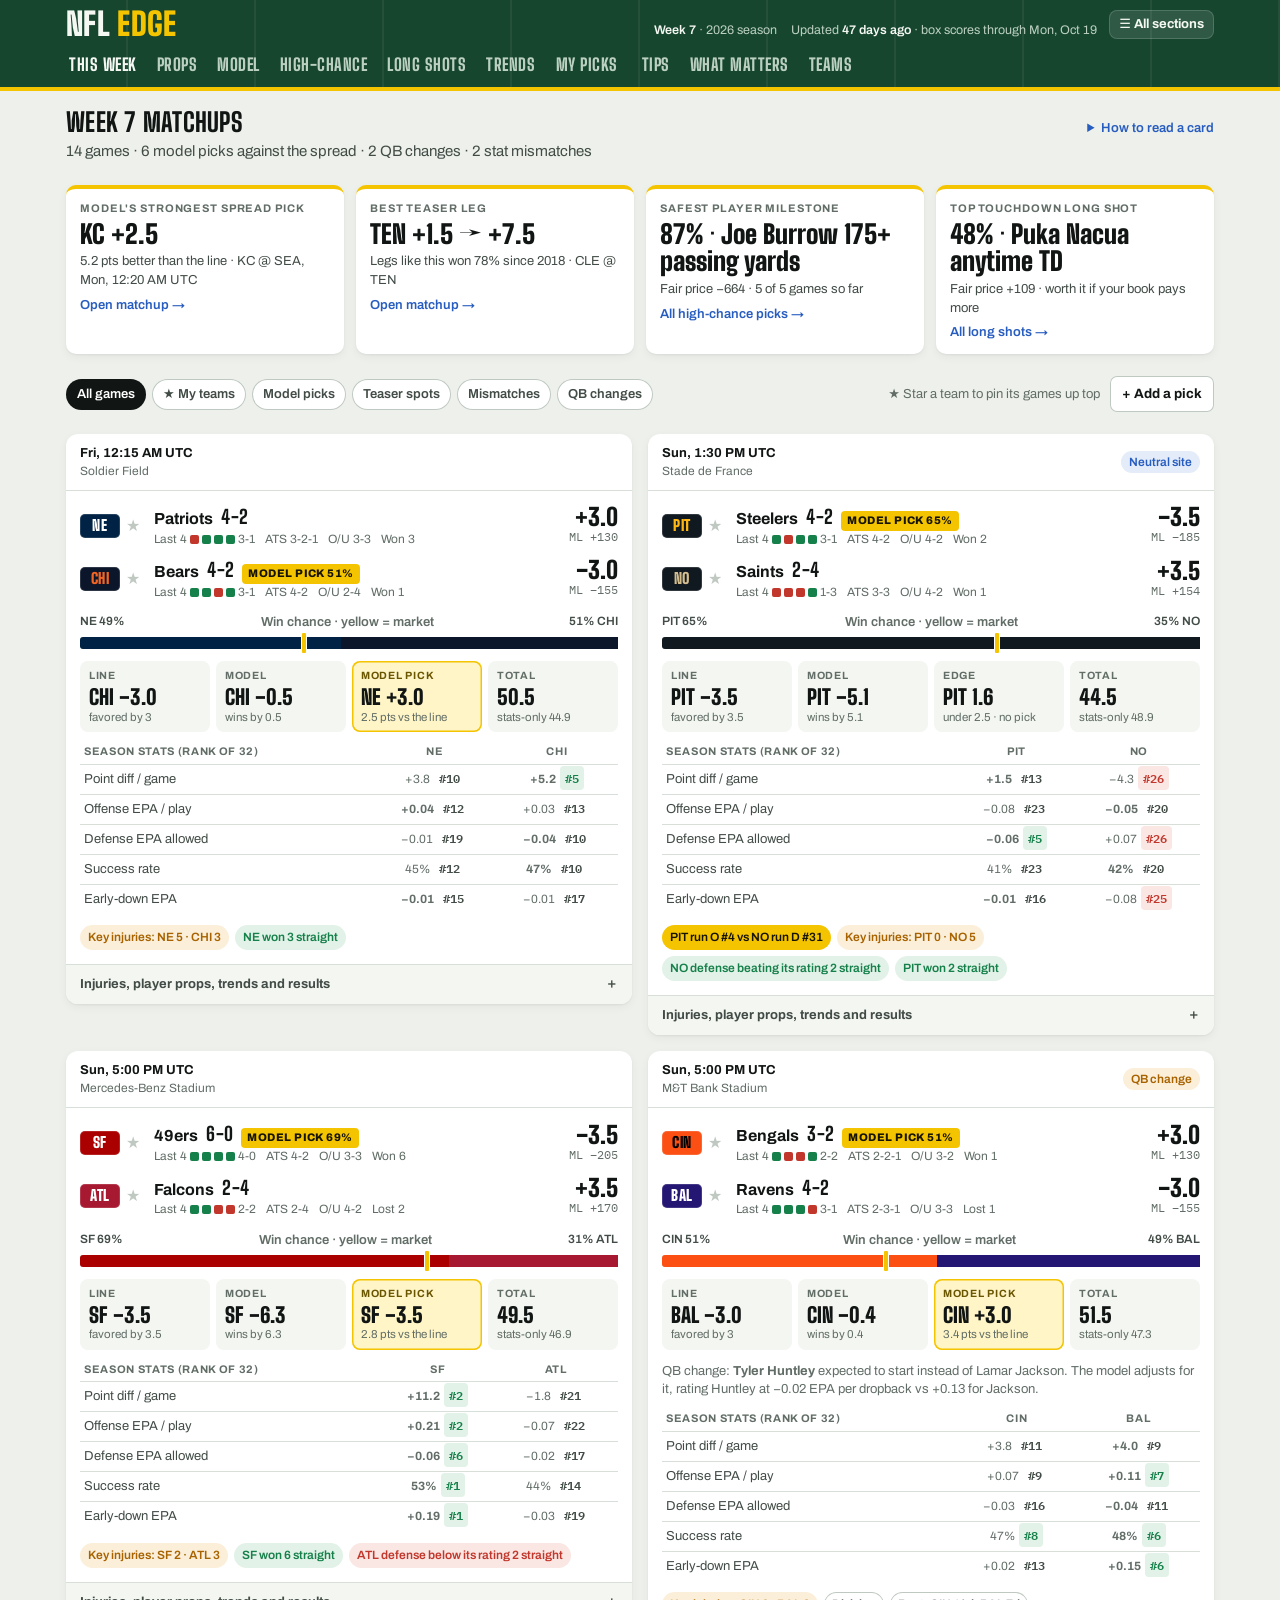
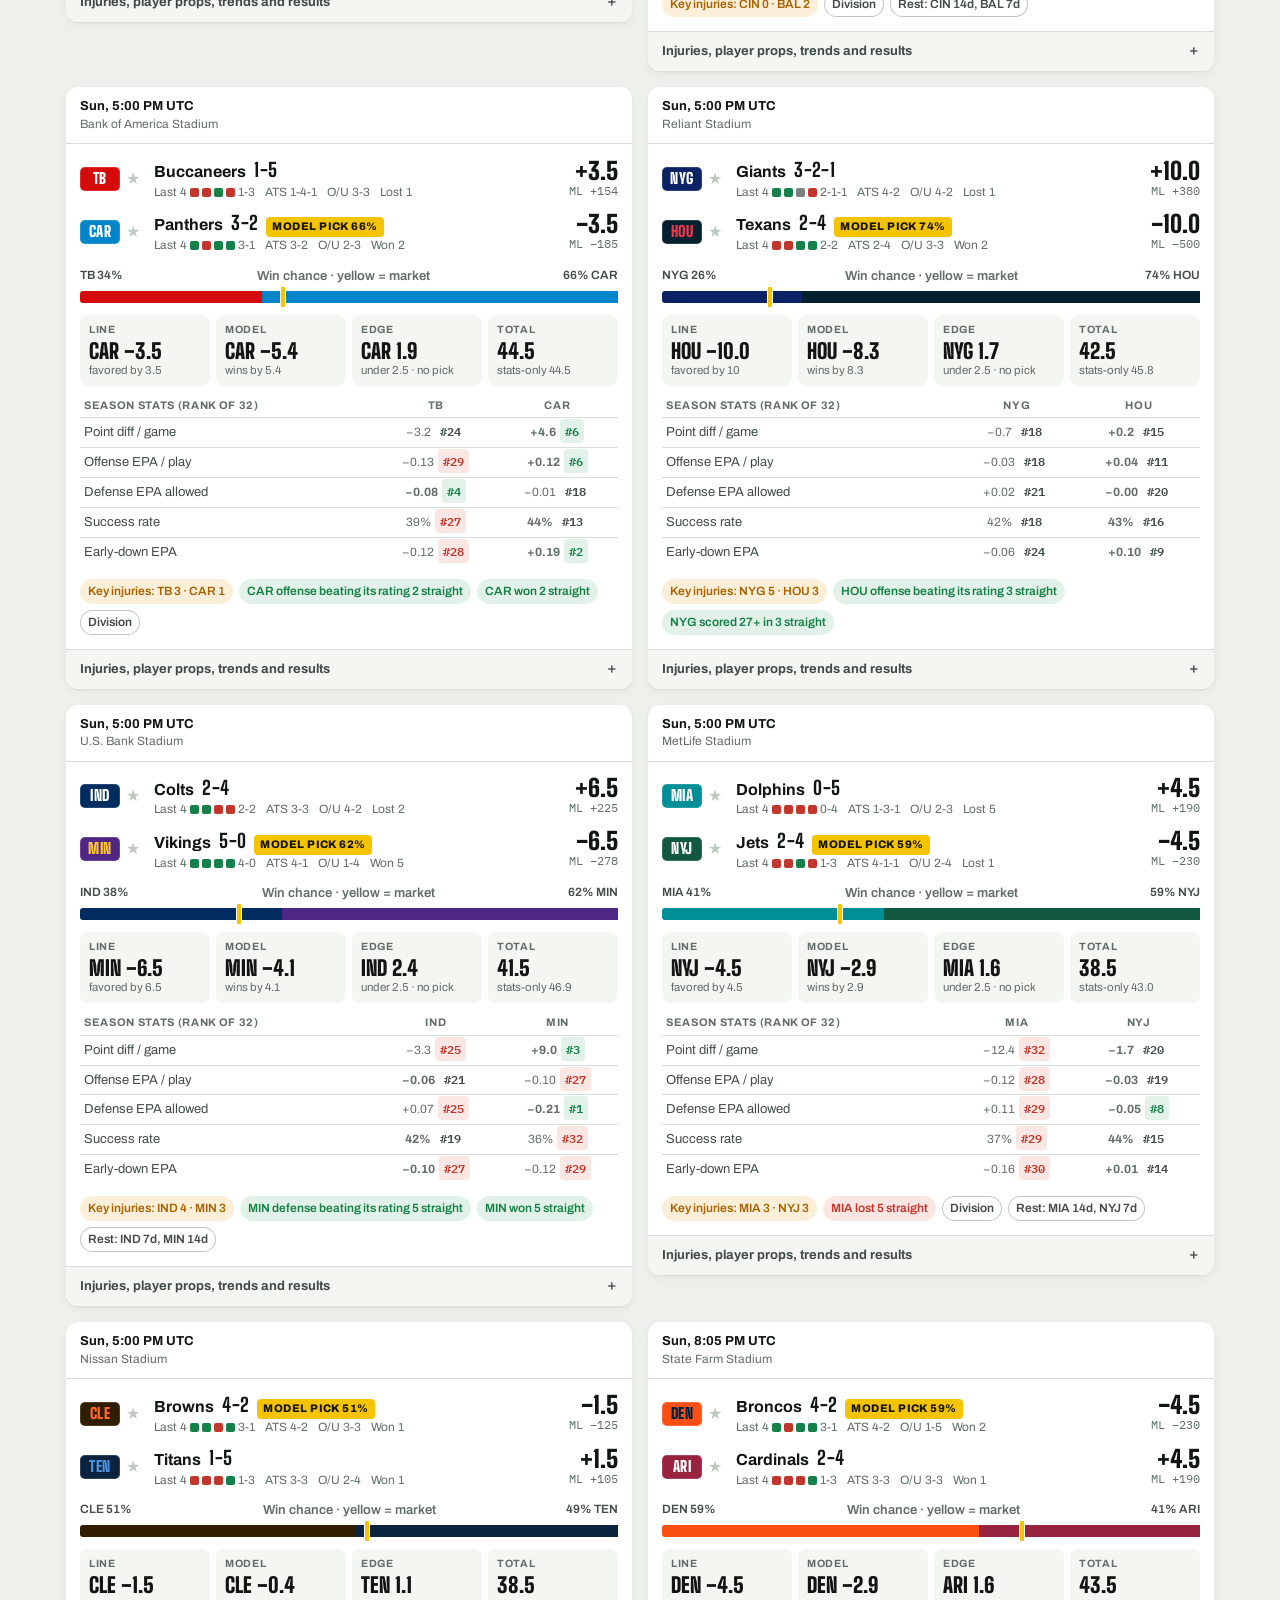
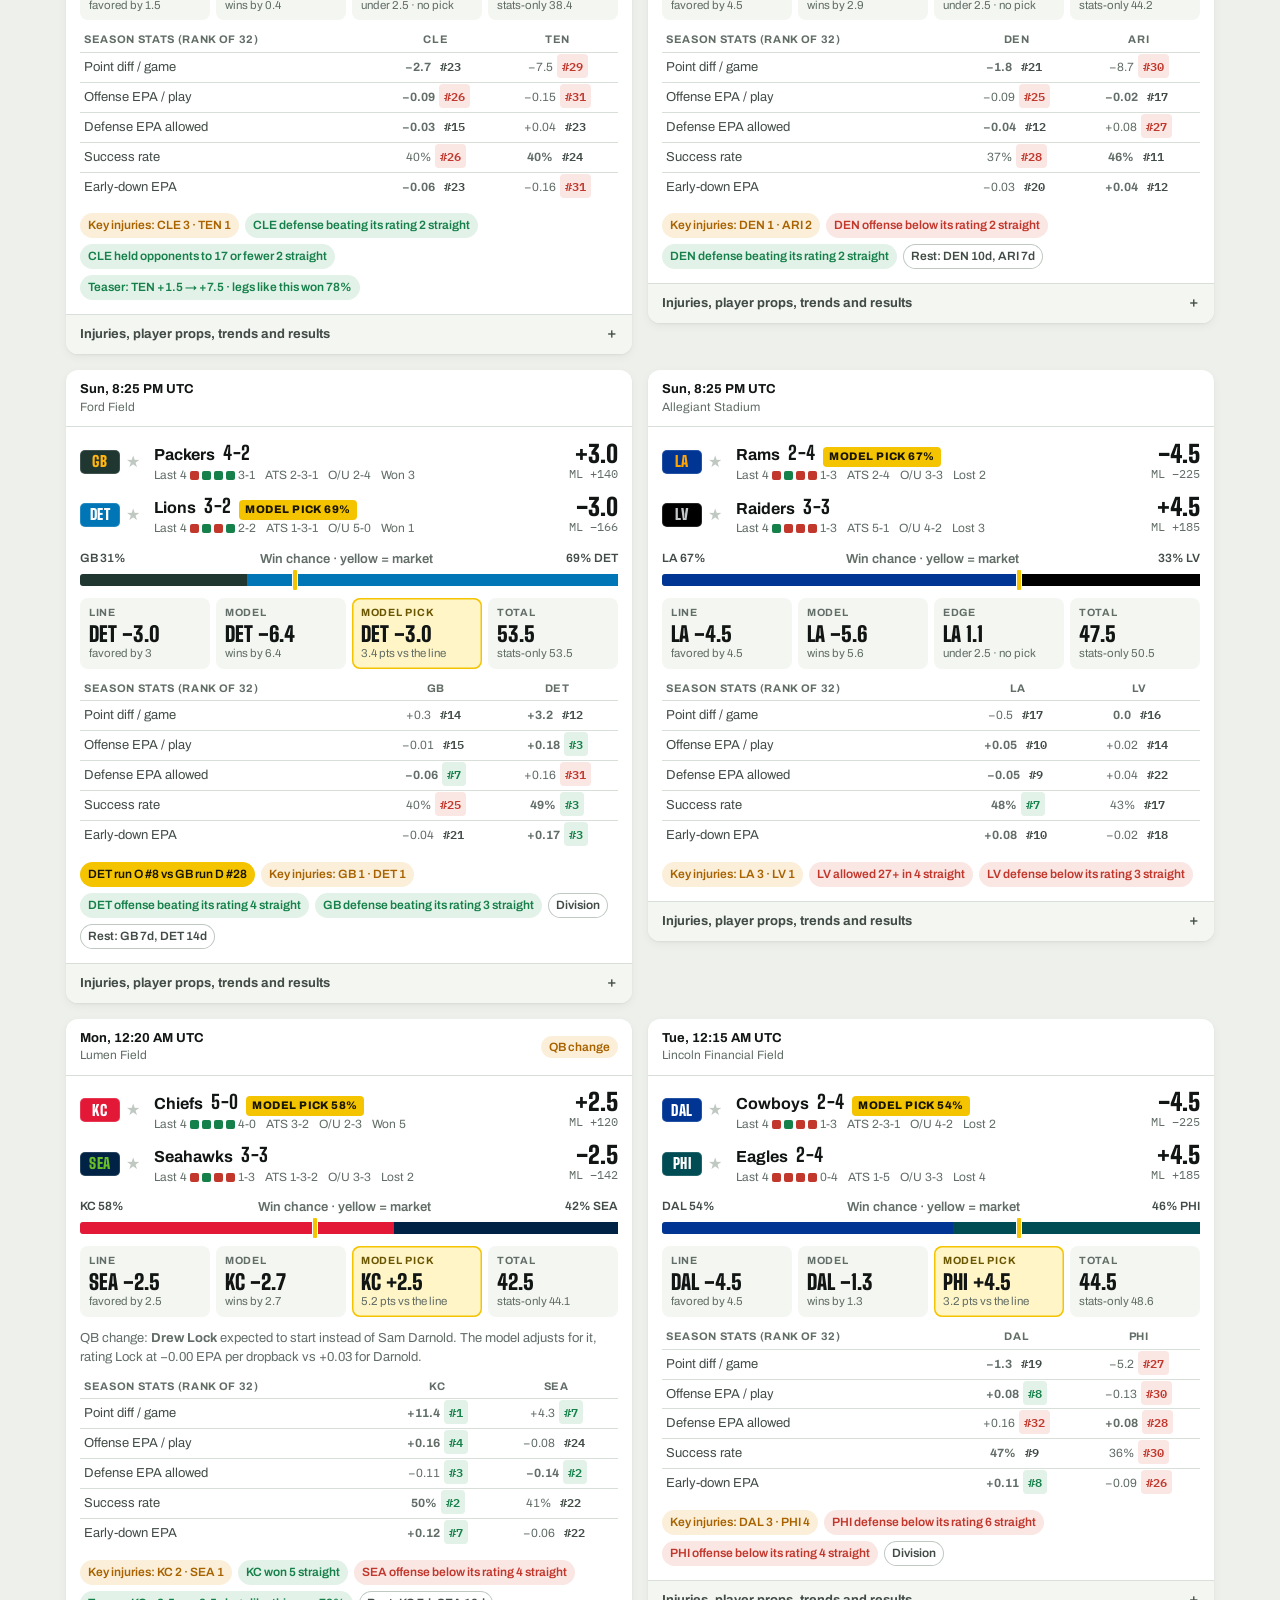
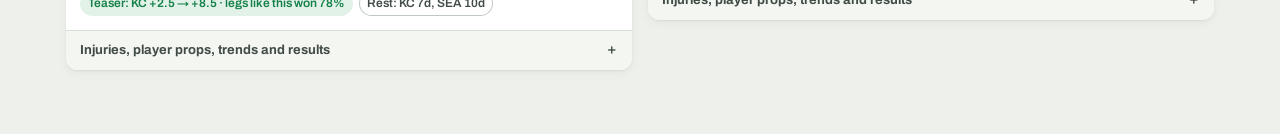
==== commit 8248e995: "Injuries: status for each team's next game, refreshed live The injury list judged everyone against t" ====
--- a/site/index.html
+++ b/site/index.html
@@ -243,6 +243,8 @@
 .inj .who small{font-weight:500;color:var(--ink-3)}
 .inj .ol{font-size:12.5px;color:var(--ink-2)}
 .inj .x{font-size:12px;font-weight:600;text-decoration:none;white-space:nowrap}
+.inj-next{font-size:12.5px;color:var(--ink-2);margin:-2px 0 4px}
+.inj-when{color:var(--ink-3);white-space:nowrap}
 .lvl-out,.lvl-ir{background:var(--loss-bg);color:var(--loss)} .lvl-doubt,.lvl-risk{background:var(--warn-bg);color:var(--warn)}
 .lvl-gtd{background:var(--info-bg);color:var(--info)} .lvl-likely,.lvl-ok{background:var(--win-bg);color:var(--win)}
 
@@ -781,6 +783,157 @@
 }
 function xLink(name){ return 'https://x.com/search?q=' + encodeURIComponent('"' + name + '" injury') + '&f=live'; }
 
+/* ---------- injuries: each team's NEXT game, official report + ESPN's feed ----------
+   The build runs this same merge (pipeline/injuries.py); the page re-runs it against ESPN's live feed every few
+   minutes so statuses don't wait for the next data refresh. Keep the two in step (research/inj_parity.py checks). */
+/* inj-merge:start */
+const INJ_HOUR = 3600 * 1000;
+const INJ_ORDER = {out: 0, doubt: 1, risk: 2, gtd: 3, likely: 4, ir: 5, ok: 6};
+const INJ_SUFFIX = /\s+(jr|sr|ii|iii|iv|v)\.?$/;
+const INJ_LONG_ES = ['Injured Reserve', 'Suspension', 'Physically Unable', 'Non-Football', 'Reserve'];
+const INJ_LONG_FS = ['IR', 'PUP', 'NFI', 'RESERVE', 'SUSP'];
+const injAscii = s => String(s == null ? '' : s).normalize('NFKD').replace(/[^\x00-\x7f]/g, '');
+const injNorm = n => injAscii(n).toLowerCase().trim().replace(INJ_SUFFIX, '').replace(/[^a-z]/g, '');
+function injAlt(n){
+  const parts = injAscii(n).toLowerCase().trim().replace(INJ_SUFFIX, '').split(/\s+/).filter(Boolean);
+  return parts.length < 2 ? null : parts[parts.length - 1].replace(/[^a-z]/g, '') + '|' + parts[0].slice(0, 1);
+}
+function injMs(iso){
+  if (!iso) return null;
+  let t = Date.parse(iso);
+  if (isNaN(t)) t = Date.parse(String(iso).replace(/T(\d\d:\d\d)Z$/, 'T$1:00Z'));
+  return isNaN(t) ? null : t;
+}
+const injGe = (a, b) => a != null && b != null && a >= b;
+function parseEspnInj(j, name2ab, espnAbbr, valid){
+  const out = [];
+  for (const team of (j && j.injuries) || []){
+    const t = name2ab[team.displayName || ''];
+    for (const it of team.injuries || []){
+      try {
+        const ath = it.athlete || {}, name = ath.displayName || ath.fullName;
+        let tt = t;
+        if (!tt){ let ab = (ath.team || {}).abbreviation; ab = espnAbbr[ab] || ab; tt = valid(ab) ? ab : null; }
+        if (!name || !tt) continue;
+        const det = it.details || {}, typ = det.type;
+        out.push({team: tt, name, pos: (ath.position || {}).abbreviation || null,
+          es: String(it.status || ((it.type || {}).description || '')).trim(),
+          fs: String(((det.fantasyStatus || {}).abbreviation) || '').toUpperCase(),
+          ret: det.returnDate || null, date: it.date || null,
+          injury: typ != null && !['Not Specified', 'Undisclosed', 'Inactive'].includes(typ) ? typ : null});
+      } catch(err){ /* skip a malformed entry */ }
+    }
+  }
+  return out;
+}
+function injRetWeek(ctx, date){
+  if (!date) return null;
+  const d = String(date).slice(0, 10);
+  for (const [gd, wk] of ctx.sched) if (gd >= d) return wk;
+  return null;
+}
+const injIsLong = e => !!e && (INJ_LONG_ES.some(k => e.es.includes(k)) || INJ_LONG_FS.some(p => e.fs.startsWith(p)));
+function injLongLabel(e){
+  const es = (e && e.es) || '', fs = (e && e.fs) || '';
+  if (es.includes('Suspension') || fs.includes('SUS')) return 'Suspended';
+  if (es.includes('Physically Unable') || fs.startsWith('PUP')) return 'On PUP';
+  if (es.includes('Non-Football') || fs.startsWith('NFI')) return 'On the NFI list';
+  if (es.includes('Injured Reserve') || fs.startsWith('IR')) return 'On IR';
+  return 'On a reserve list';
+}
+function injEspnCat(e, rw, W){
+  if (!e || e.es === 'Active') return null;
+  const fs = e.fs, es = e.es, later = rw != null && rw > W, soon = rw != null && rw <= W;
+  if (fs === 'INACTIVE') return later ? 'out' : null;
+  if (later) return 'out';
+  if (fs === 'OUT' || (!fs && es === 'Out')) return soon ? 'risk' : 'out';
+  if (fs === 'DOUBTFUL' || es === 'Doubtful') return 'doubt';
+  return 'gtd';
+}
+function injPracText(prac, gs){
+  if (gs === 'Questionable') return ({FP: 'Questionable, practiced fully', LP: 'Questionable, limited in practice', DNP: 'Questionable, did not practice'})[prac] || 'Questionable';
+  return ({FP: 'Full practice, expected to play', LP: 'Limited in practice, game-time call', DNP: 'Did not practice, in doubt'})[prac] || 'On the injury report';
+}
+function injDecide(ctx, o, e, inRes, now){
+  const W = ctx.wk, K = ctx.k, t0 = ctx.t0, t1 = ctx.t1;
+  const es = (e && e.es) || '', fs = (e && e.fs) || '';
+  const ed = e ? injMs(e.date) : null, rw = e ? injRetWeek(ctx, e.ret) : null;
+  const long = injIsLong(e) || (!e && inRes), lbl = e ? injLongLabel(e) : 'On a reserve list';
+  if (injGe(ed, K != null ? K - 3 * INJ_HOUR : null) && !long){
+    if (es === 'Out' || fs === 'OUT' || fs === 'INACTIVE') return ['out', fs === 'INACTIVE' ? `Inactive for Week ${W}` : `Ruled out for Week ${W}`];
+    if (es === 'Active' && o && (o.gs === 'Questionable' || o.gs === 'Doubtful')) return ['ok', `Active for Week ${W}, cleared to play`];
+  }
+  if (long){
+    if (o && (o.practice === 'FP' || o.practice === 'LP')) return [o.practice === 'FP' ? 'likely' : 'gtd', `Back at practice from ${lbl === 'On IR' ? 'IR' : 'a reserve list'} (${o.practice === 'FP' ? 'full' : 'limited'}), could be activated`];
+    if (rw != null && rw > W) return ['ir', `${lbl}, expected back Week ${rw}`];
+    if (rw != null && rw === W) return ['ir', `${lbl}, could return Week ${W}`];
+    return ['ir', lbl];
+  }
+  const cat = injEspnCat(e, rw, W);
+  if (o){
+    const prac = o.practice, gs = o.gs, why = (o.injury || '').toLowerCase();
+    const finalOut = (ctx.rep || []).some(r => r.gs) || injGe(now, t1 != null ? t1 + 2 * INJ_HOUR : null);
+    if (gs === 'Out') return ['out', `Ruled out for Week ${W}`];
+    if (injGe(ed, t1) && es !== 'Active' && (fs === 'OUT' || fs === 'INACTIVE' || (es === 'Out' && fs !== 'QUESTIONABLE' && fs !== 'DOUBTFUL'))) return ['out', `Downgraded to out for Week ${W}`];
+    if (gs === 'Doubtful') return ['doubt', `Doubtful for Week ${W}` + (({DNP: ', did not practice', LP: ', limited in practice'})[prac] || '')];
+    if (why.includes('resting player')) return ['likely', 'Rest day, not injured'];
+    if (!gs && !finalOut){
+      if (cat === 'out' && prac !== 'FP' && prac !== 'LP') return ['out', `Expected to miss Week ${W}` + (rw && rw > W ? `, back around Week ${rw}` : '')];
+      if (cat === 'doubt' && prac !== 'FP' && prac !== 'LP') return ['doubt', `Doubtful for Week ${W}`];
+    }
+    if (why.includes('personal matter') && gs !== 'Questionable') return ['gtd', 'Personal matter'];
+    if (!gs && finalOut) return ['likely', 'No game status, expected to play'];
+    return [({FP: 'likely', LP: 'gtd', DNP: 'risk'})[prac] || 'gtd', injPracText(prac, gs)];
+  }
+  if (cat == null) return null;
+  if (ctx.rep != null && !injGe(ed, t0)) return null;   // the team filed this week's report without him and ESPN has nothing newer
+  if (cat === 'out') return ['out', `Expected to miss Week ${W}` + (rw && rw > W ? `, back around Week ${rw}` : '')];
+  if (cat === 'doubt') return ['doubt', `Doubtful for Week ${W}`];
+  if (cat === 'risk') return ['risk', `In doubt for Week ${W}, could be back by then`];
+  return ['gtd', `Questionable for Week ${W}`];
+}
+function mergeTeamInj(ctx, items, now){
+  const byN = new Map(), byAlt = new Map();
+  for (const e of items){
+    const k = injNorm(e.name);
+    if (byN.has(k) && (injMs(byN.get(k).date) || 0) >= (injMs(e.date) || 0)) continue;
+    byN.set(k, e);
+  }
+  for (const [k, e] of byN){ const a = injAlt(e.name); if (a) byAlt.set(a, byAlt.has(a) ? null : k); }
+  const used = new Set(), out = [];
+  const key = new Set(ctx.key), skill = new Set(ctx.skill), res = new Map((ctx.res || []).map(r => [injNorm(r[0]), r]));
+  const emit = (name, pos, injury, o, e, k) => {
+    const r = injDecide(ctx, o, e, res.has(k), now);
+    if (!r) return;
+    out.push({name, pos, injury, status: o ? o.gs : null, practice: o ? o.practice : null, level: r[0], outlook: r[1],
+      ret_wk: e ? injRetWeek(ctx, e.ret) : null, key: key.has(k), skill: skill.has(k),
+      upd: e && e.es !== 'Active' ? e.date : null, src: o ? 'report' : (e ? 'espn' : 'roster')});
+  };
+  for (const o of ctx.rep || []){
+    const k = injNorm(o.name);
+    let e = byN.get(k);
+    if (!e){ const ek = byAlt.get(injAlt(o.name)); if (ek && !used.has(ek)){ e = byN.get(ek); used.add(ek); } }
+    used.add(k);
+    const inj = (o.injury || '').replace(/^Not injury related\s*-\s*/i, '') || (e ? e.injury : null);
+    emit(o.name, o.pos || (e ? e.pos : null) || null, inj || null, o, e || null, k);
+  }
+  for (const [k, e] of byN){ if (used.has(k) || e.es === 'Active') continue; used.add(k); emit(e.name, e.pos, e.injury, null, e, k); }
+  for (const [k, r] of res){ if (used.has(k) || byN.has(k)) continue; emit(r[0], r[1] || null, null, null, null, k); }
+  const ord = l => INJ_ORDER[l] ?? 9;
+  out.sort((a, b) => (a.key === b.key ? 0 : a.key ? -1 : 1) || ord(a.level) - ord(b.level) || (a.name < b.name ? -1 : a.name > b.name ? 1 : 0));
+  return out;
+}
+/* inj-merge:end */
+let INJ_IDX = {};
+function buildInjIdx(){ INJ_IDX = {}; Object.entries(D.injuries || {}).forEach(([t, lst]) => lst.forEach(i => { INJ_IDX[t + '|' + injNorm(i.name)] = i; })); }
+buildInjIdx();
+/* the current status for any player object with a team and name (falls back to what the build attached) */
+function injOf(x){ return !x ? null : D.inj_ctx ? (INJ_IDX[x.team + '|' + injNorm(x.name)] || null) : (x.inj || null); }
+function injPill(x, lead){
+  const i = injOf(x);
+  return i && !['likely', 'ok'].includes(i.level) ? `${lead ? ' ' : ''}<span class="pill lvl-${i.level}">${esc(i.outlook.split(',')[0])}</span>` : '';
+}
+
 /* ---------- +/− steppers: phone keypads often have no minus or plus key ---------- */
 // kind: odds (American, steps of 5, skips -100..+100), spread (0.5, either sign), line (1, so .5 lines stay .5), units (0.25, min 0.25)
 function stepWrap(input, kind){
@@ -841,6 +994,10 @@
   $$('.view').forEach(v => v.hidden = v.id !== 'v-' + view);
   store.set('tab', view);
   if (view === 'teams') renderTeams();
+  if (INJ_STALE.delete('hc')) renderHC();
+  if (INJ_STALE.delete('ls')) renderLS();
+  if (INJ_STALE.delete('trends')) renderTrends();
+  INJ_STALE.delete('props'); INJ_STALE.delete('tips');
   if (view === 'tips') renderTips();
   if (view === 'props') renderProps();
   if (view === 'model') drawUnits('model');
@@ -934,7 +1091,7 @@
   const out = [];
   g.mismatches.forEach(mm => out.push(`<span class="pill stripe">${mm.off} ${mm.unit === 'pass' ? 'pass' : 'run'} O #${mm.off_rank} vs ${mm.def} ${mm.unit === 'pass' ? 'pass' : 'run'} D #${mm.def_rank}</span>`));
   const keyInj = [g.away, g.home].map(t => (D.injuries[t] || []).filter(i => i.key && ['out', 'doubt', 'risk', 'gtd'].includes(i.level)).length);
-  if (keyInj[0] + keyInj[1]) out.push(`<span class="pill warn">Key injuries: ${g.away} ${keyInj[0]} · ${g.home} ${keyInj[1]}</span>`);
+  if (!g.final && keyInj[0] + keyInj[1]) out.push(`<span class="pill warn">Key injuries: ${g.away} ${keyInj[0]} · ${g.home} ${keyInj[1]}</span>`);
   const tr = D.trends.team.filter(t => (t.team === g.away || t.team === g.home) && t.kind !== 'betting');
   tr.slice(0, 2).forEach(t => out.push(`<span class="pill ${t.tone === 'up' ? 'win' : 'loss'}">${t.team} ${esc(t.label.toLowerCase())}</span>`));
   (g.teaser || []).forEach(x => out.push(`<span class="pill ${x.kind === 'dog' ? 'win' : 'ghost'}" title="Six-point teaser leg">Teaser: ${x.team} ${fmtLine(x.from)} → ${fmtLine(x.to)} · legs like this won ${pct(x.rate)}${x.kind === 'fav' ? ', below break-even' : ''}</span>`));
@@ -989,22 +1146,31 @@
   const seg = `<div class="seg" role="group" aria-label="Game details">${DETAIL_TABS.map(([k, l]) => `<button data-dtab="${k}" data-g="${g.id}" aria-pressed="${k === which}">${l}</button>`).join('')}</div>`;
   let body = '';
   if (which === 'inj') body = `<div class="twocol">${[g.away, g.home].map(t => injCol(t)).join('')}</div>
-      <div class="note">Status from the official NFL injury report (latest practice day) with expected-return weeks from CBS Sports. "Latest on X" opens a live X search for beat-reporter updates.</div>`;
+      <div class="note">Every status is for that team's next game. ESPN's injury news is checked live every few minutes (<span class="inj-stamp">${injStampText()}</span>), and practice participation and game designations come from the official NFL report, pulled from NFL.com every 30 minutes. "Latest on X" opens a live search for beat-reporter updates.</div>`;
   if (which === 'props') body = propsHtml(g);
   if (which === 'trends') body = `<div class="twocol">${[g.away, g.home].map(t => `<div><div class="team-sub">${chip(t, 1)}<span class="label">${esc(T[t].nick)}</span></div>${trendMini(t)}</div>`).join('')}</div>`;
   if (which === 'stats') body = `<table class="tape"><thead><tr><th>Season stats (rank of 32)</th><th>${g.away}</th><th>${g.home}</th></tr></thead><tbody>${tapeRows(g, KEY_ROWS.concat(MORE_ROWS))}</tbody></table>`;
   if (which === 'log') body = `<div class="twocol">${[g.away, g.home].map(t => logCol(t)).join('')}</div>`;
   return seg + body;
 }
+const IR_TAG = o => o.startsWith('On PUP') ? 'PUP' : o.startsWith('Suspended') ? 'Suspended' : o.startsWith('On the NFI') ? 'NFI' : o.startsWith('On IR') ? 'IR' : 'Reserve';
+function injNextLine(t){
+  const c = (D.inj_ctx || {})[t];
+  if (!c || !c.opp) return '';
+  const when = c.kick ? new Date(c.kick).toLocaleString([], {weekday: 'short', hour: 'numeric', minute: '2-digit'}) : '';
+  const rep = c.rep ? 'official practice report in' : 'no practice report yet';
+  return `<div class="inj-next">Week ${c.wk} ${c.home ? 'vs' : '@'} ${esc(c.opp)}${when ? ', ' + esc(when) : ''} · ${rep}</div>`;
+}
 function injCol(t){
   const list = D.injuries[t] || [];
   const showAll = !!injShowAll[t];
   const rel = list.filter(i => i.level !== 'ok' && i.level !== 'likely' || i.key);
   const shown = showAll ? list : rel.filter(i => i.key || ['out', 'doubt', 'risk'].includes(i.level)).slice(0, 10);
-  const rows = shown.map(i => `<div class="inj"><div class="top"><span class="who">${esc(i.name)} <small>${esc(i.pos)}${i.injury ? ' · ' + esc(i.injury) : ''}</small></span>
-      <span class="pill lvl-${i.level}">${({out: 'Out', ir: i.outlook.startsWith('On PUP') ? 'PUP' : 'IR', doubt: 'Doubtful', risk: 'In doubt', gtd: 'Questionable', likely: 'Likely', ok: 'Active'})[i.level] || i.level}</span></div>
-      <div class="top"><span class="ol">${esc(i.outlook)}${i.practice && !/practice/i.test(i.outlook) ? ` · ${({DNP: 'did not practice', LP: 'limited practice', FP: 'full practice'})[i.practice] || i.practice}` : ''}</span><a class="x" href="${xLink(i.name)}" target="_blank" rel="noopener">Latest on X ↗</a></div></div>`).join('');
+  const rows = shown.map(i => `<div class="inj"><div class="top"><span class="who">${esc(i.name)} <small>${esc(i.pos || '')}${i.injury ? ' · ' + esc(i.injury) : ''}</small></span>
+      <span class="pill lvl-${i.level}">${({out: 'Out', ir: IR_TAG(i.outlook), doubt: 'Doubtful', risk: 'In doubt', gtd: 'Questionable', likely: 'Likely', ok: 'Active'})[i.level] || i.level}</span></div>
+      <div class="top"><span class="ol">${esc(i.outlook)}${i.practice && !/practice/i.test(i.outlook) ? ` · ${({DNP: 'did not practice', LP: 'limited practice', FP: 'full practice'})[i.practice] || esc(i.practice)}` : ''}${i.upd ? ` <span class="inj-when">· ${esc(ago(i.upd))}</span>` : ''}</span><a class="x" href="${xLink(i.name)}" target="_blank" rel="noopener">Latest on X ↗</a></div></div>`).join('');
   return `<div><div class="team-sub">${chip(t, 1)}<span class="label">${esc(T[t].nick)} · ${list.length} listed</span></div>
+    ${injNextLine(t)}
     ${rows || '<div class="note">No key players listed.</div>'}
     ${list.length > shown.length || showAll ? `<button class="btn link" data-injall="${t}">${showAll ? 'Show key players only' : 'Show all ' + list.length}</button>` : ''}</div>`;
 }
@@ -1097,7 +1263,7 @@
 function propRow(g, p){
   const keys = mainProps(p).filter(k => p.proj[k] != null);
   const k0 = keys[0];
-  const inj = p.inj && !['likely', 'ok'].includes(p.inj.level) ? `<span class="pill lvl-${p.inj.level}">${esc(p.inj.outlook.split(',')[0])}</span>` : '';
+  const inj = injPill(p);
   const usage = p.pos === 'QB' ? `${p.avg.att ?? '–'} att/g` : p.pos === 'RB' ? `${pct(p.share.car)} carries · ${pct(p.share.tgt)} tgts` : `${pct(p.share.tgt)} tgt share · ${pct(p.share.ay)} air yds`;
   const avgTxt = k0 === 'pass_yds' ? `Avg ${p.avg.pass_yds} · L3 ${p.l3.pass_yds}` : k0 === 'rush_yds' ? `Avg ${p.avg.rush_yds} · L3 ${p.l3.rush_yds}` : `Avg ${p.avg.rec_yds} · L3 ${p.l3.rec_yds}`;
   const td = p.proj.any_td != null ? ` · TD ${pct(p.proj.any_td)} (fair ${fairOdds(p.proj.any_td)})` : '';
@@ -1324,7 +1490,7 @@
   const log = p.log || [], vals = log.map(l => ppVal(l, key)), avg = vals.length ? vals.reduce((a, v) => a + v, 0) / vals.length : null;
   const l3v = vals.slice(-3), l3 = l3v.length ? l3v.reduce((a, v) => a + v, 0) / l3v.length : null, proj = p.proj[key];
   const f1 = v => v == null ? '–' : key === 'receptions' ? v.toFixed(1) : String(Math.round(v));
-  const inj = p.inj && !['likely', 'ok'].includes(p.inj.level) ? `<span class="pill lvl-${p.inj.level}">${esc(p.inj.outlook.split(',')[0])}</span>` : '';
+  const inj = injPill(p);
   const usage = p.pos === 'QB' ? `${p.avg.att ?? '–'} att/g` : p.pos === 'RB' ? `${pct(p.share.car)} carries · ${pct(p.share.tgt)} tgts` : `${pct(p.share.tgt)} tgt share`;
   const mk = ppMxStat(key, p.pos), mx = key === 'any_td' ? (mk ? `<div class="mxl"><span>vs ${opp} to ${p.pos}s:</span>${mxChip(opp, p.pos, mk)}</div>` : '') : matchupLine(opp, p.pos, key);
   const big = key === 'any_td' ? `${pct(proj)}<small>TD chance</small>` : `${f1(proj)}<small>${T_.short}</small>`;
@@ -1516,7 +1682,7 @@
 const hcKey = x => `hc:${x.week}:${x.kind}:${x.id || x.team}:${x.key || ''}${x.t || ''}`;
 function hcCard(x, i){
   const sel = HC_SEL.has(i);
-  const inj = x.inj && !['likely', 'ok'].includes(x.inj.level) ? `<span class="pill lvl-${x.inj.level}">${esc(x.inj.outlook.split(',')[0])}</span>` : '';
+  const inj = injPill(x);
   return `<article class="hc ${sel ? 'sel' : ''}">
     <div class="hc-top"><div class="hc-p"><span class="big num">${Math.round(x.p * 100)}%</span><span class="small">chance</span></div>
       <div style="min-width:0"><div class="hc-label">${esc(x.label)}</div>
@@ -1580,7 +1746,7 @@
 const LS_KIND = {atd: 'Anytime TD', ftd: 'First TD', td2: '2+ TDs', rec100: '100+ receiving yards', rush100: '100+ rushing yards', pass300: '300+ passing yards'};
 function lsCard(x, i){
   const sel = LS_SEL.has(i);
-  const inj = x.inj && !['likely', 'ok'].includes(x.inj.level) ? `<span class="pill lvl-${x.inj.level}">${esc(x.inj.outlook.split(',')[0])}</span>` : '';
+  const inj = injPill(x);
   const started = Date.now() > new Date(x.kickoff).getTime();
   return `<article class="hc ls ${sel ? 'sel' : ''}">
     <div class="hc-top"><div class="hc-p"><span class="big num">${Math.round(x.p * 100)}%</span><span class="small">chance</span></div>
@@ -1691,7 +1857,7 @@
 }
 function playerTrendRow(p, noNext){
   const rec = p.recent.map(v => fmtMetric(p.metric, v)).join(' → ');
-  const inj = p.inj && !['likely', 'ok'].includes(p.inj.level) ? ` <span class="pill lvl-${p.inj.level}">${esc(p.inj.outlook.split(',')[0])}</span>` : '';
+  const inj = injPill(p, true);
   return `<div class="tr" data-chart="p|${esc(p.id)}|${p.metric}" role="button" tabindex="0" aria-label="Open chart: ${esc(p.name + ' ' + p.label)}"><div>${chip(p.team, 1)}</div>
     <div style="min-width:0"><div class="tt">${esc(p.name)} <span class="small">${p.pos}</span>: ${esc(p.label.toLowerCase())} ${p.tone === 'up' ? 'up' : 'down'}${inj}</div>
     <div class="td">Last ${p.weeks}: ${rec} · usual ${fmtMetric(p.metric, p.usual)}</div>
@@ -2602,6 +2768,54 @@
     if (anyLive) liveTimer = setTimeout(() => { if (!document.hidden) liveScores(); }, 60000);
   } catch(e){ /* live scores are a bonus; the published data still loads */ }
 }
+/* injuries straight from ESPN's live feed, merged with the official report the build shipped (mirrors the build) */
+let INJ_LIVE_AT = null, INJ_LIVE_ERR = false, INJ_BUSY = false;
+const INJ_STALE = new Set();
+function injStampText(){
+  if (INJ_LIVE_AT) return 'checked ' + ago(new Date(INJ_LIVE_AT).toISOString());
+  if (INJ_LIVE_ERR) return `ESPN didn't answer just now, so these are as of the last data refresh, ${ago(D.meta.asof)}`;
+  return 'checking now';
+}
+function injStamp(){ $$('.inj-stamp').forEach(el => { el.textContent = injStampText(); }); }
+const injSig = () => Object.keys(D.injuries).sort().map(t => t + ':' + D.injuries[t].map(i => i.name + '/' + i.level + '/' + i.outlook).join(',')).join(';');
+function injChanged(){
+  D.games.forEach(g => {
+    const card = document.getElementById('g-' + g.id); if (!card) return;
+    const chips = card.querySelector('.g-chips'); if (chips) chips.innerHTML = gameChips(g);
+    const det = card.querySelector('.g-detail');
+    if (det && !det.hidden && !det.contains(document.activeElement)){
+      const on = det.querySelector('[data-dtab][aria-pressed="true"]');
+      if (on && (on.dataset.dtab === 'inj' || on.dataset.dtab === 'props')) det.innerHTML = detailHtml(g, on.dataset.dtab);
+    }
+  });
+  // other sections redraw now if they're out of sight or nobody is typing in them, otherwise the next time they're opened
+  const busy = !$('#sheet').hidden || !$('#navsheet').hidden || (CH && !$('#csheet').hidden);
+  [['hc', renderHC], ['ls', renderLS], ['trends', renderTrends], ['props', renderProps], ['tips', renderTips]].forEach(([k, fn]) => {
+    const v = $('#v-' + k);
+    if (!v) return;
+    if (v.hidden){ if (k === 'hc' || k === 'ls' || k === 'trends') fn(); return; }
+    if (busy || v.contains(document.activeElement)) INJ_STALE.add(k); else fn();
+  });
+}
+async function liveInjuries(){
+  if (!D.inj_ctx || INJ_BUSY) return;
+  INJ_BUSY = true;
+  try {
+    const ctl = new AbortController(); const tm = setTimeout(() => ctl.abort(), 15000);
+    const r = await fetch('https://site.api.espn.com/apis/site/v2/sports/football/nfl/injuries', {signal: ctl.signal, cache: 'no-store'});
+    clearTimeout(tm); if (!r.ok) throw new Error('HTTP ' + r.status);
+    const items = parseEspnInj(await r.json(), NAME2AB, {WSH: 'WAS', LAR: 'LA', JAC: 'JAX'}, ab => !!T[ab]);
+    if (items.length < 100) throw new Error('partial feed');      // never let a half-empty answer clear real injuries
+    const by = {}; items.forEach(e => { (by[e.team] = by[e.team] || []).push(e); });
+    const before = injSig(), now = Date.now();
+    Object.keys(D.inj_ctx).forEach(t => { D.injuries[t] = mergeTeamInj(D.inj_ctx[t], by[t] || [], now); });
+    buildInjIdx(); INJ_LIVE_AT = now; INJ_LIVE_ERR = false;
+    if (injSig() !== before) injChanged();
+  } catch(e){ INJ_LIVE_ERR = true; }
+  INJ_BUSY = false;
+  injStamp();
+}
+setInterval(() => { injStamp(); if (!document.hidden && (!INJ_LIVE_AT || Date.now() - INJ_LIVE_AT >= 4.5 * 60000)) liveInjuries(); }, 60000);
 async function checkForNewData(){
   if (Date.now() - LOADED_AT < 10 * 60000) return;
   try {
@@ -2614,7 +2828,7 @@
     }
   } catch(e){}
 }
-document.addEventListener('visibilitychange', () => { if (!document.hidden){ checkForNewData(); liveScores(); } });
+document.addEventListener('visibilitychange', () => { if (!document.hidden){ checkForNewData(); liveScores(); if (!INJ_LIVE_AT || Date.now() - INJ_LIVE_AT > 2 * 60000) liveInjuries(); } });
 
 /* ---------- boot ---------- */
 renderWeek(); renderModel(); renderHC(); renderLS(); renderTrends(); renderPicks(); renderMatters();
@@ -2622,6 +2836,7 @@
 if (['week', 'props', 'model', 'hc', 'ls', 'trends', 'picks', 'tips', 'matters', 'teams'].includes(startTab) && startTab !== 'week') show(startTab);
 initPicks();
 liveScores();
+liveInjuries();
 })();
 </script>
 </body>
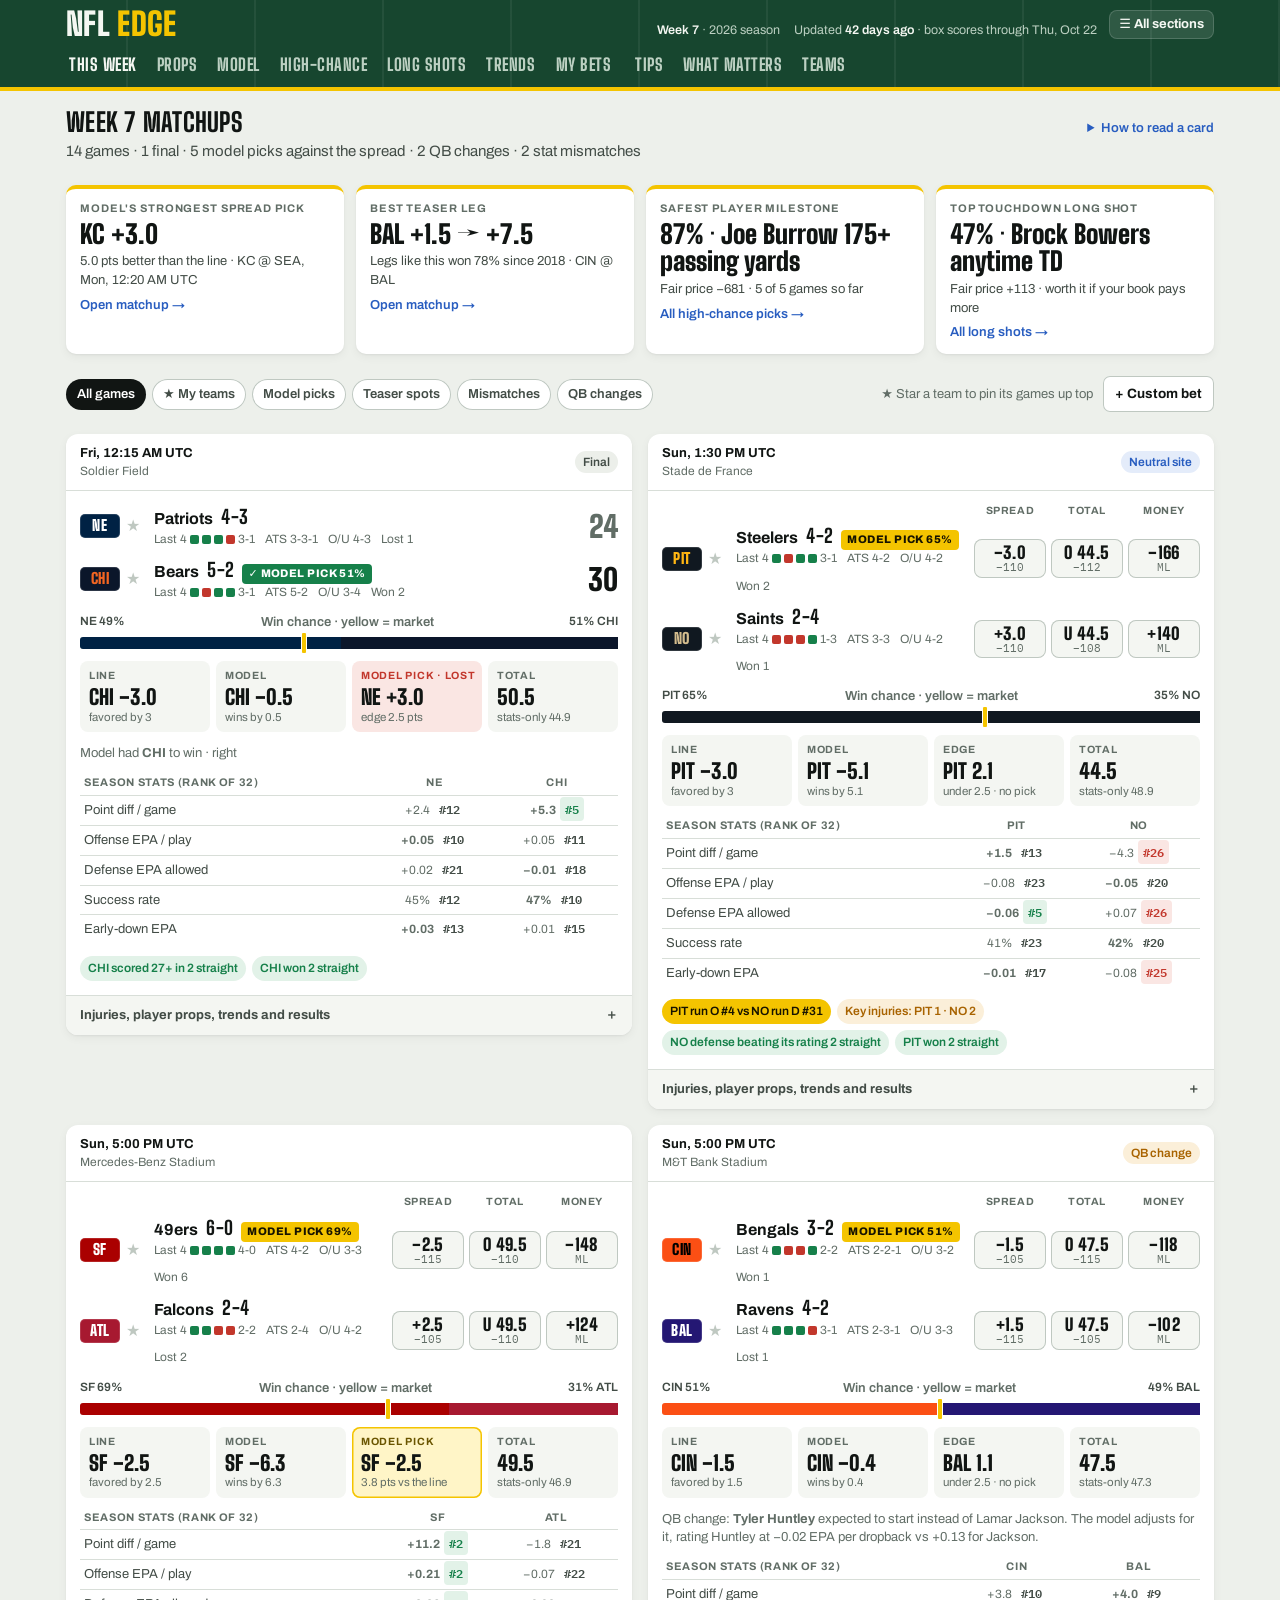
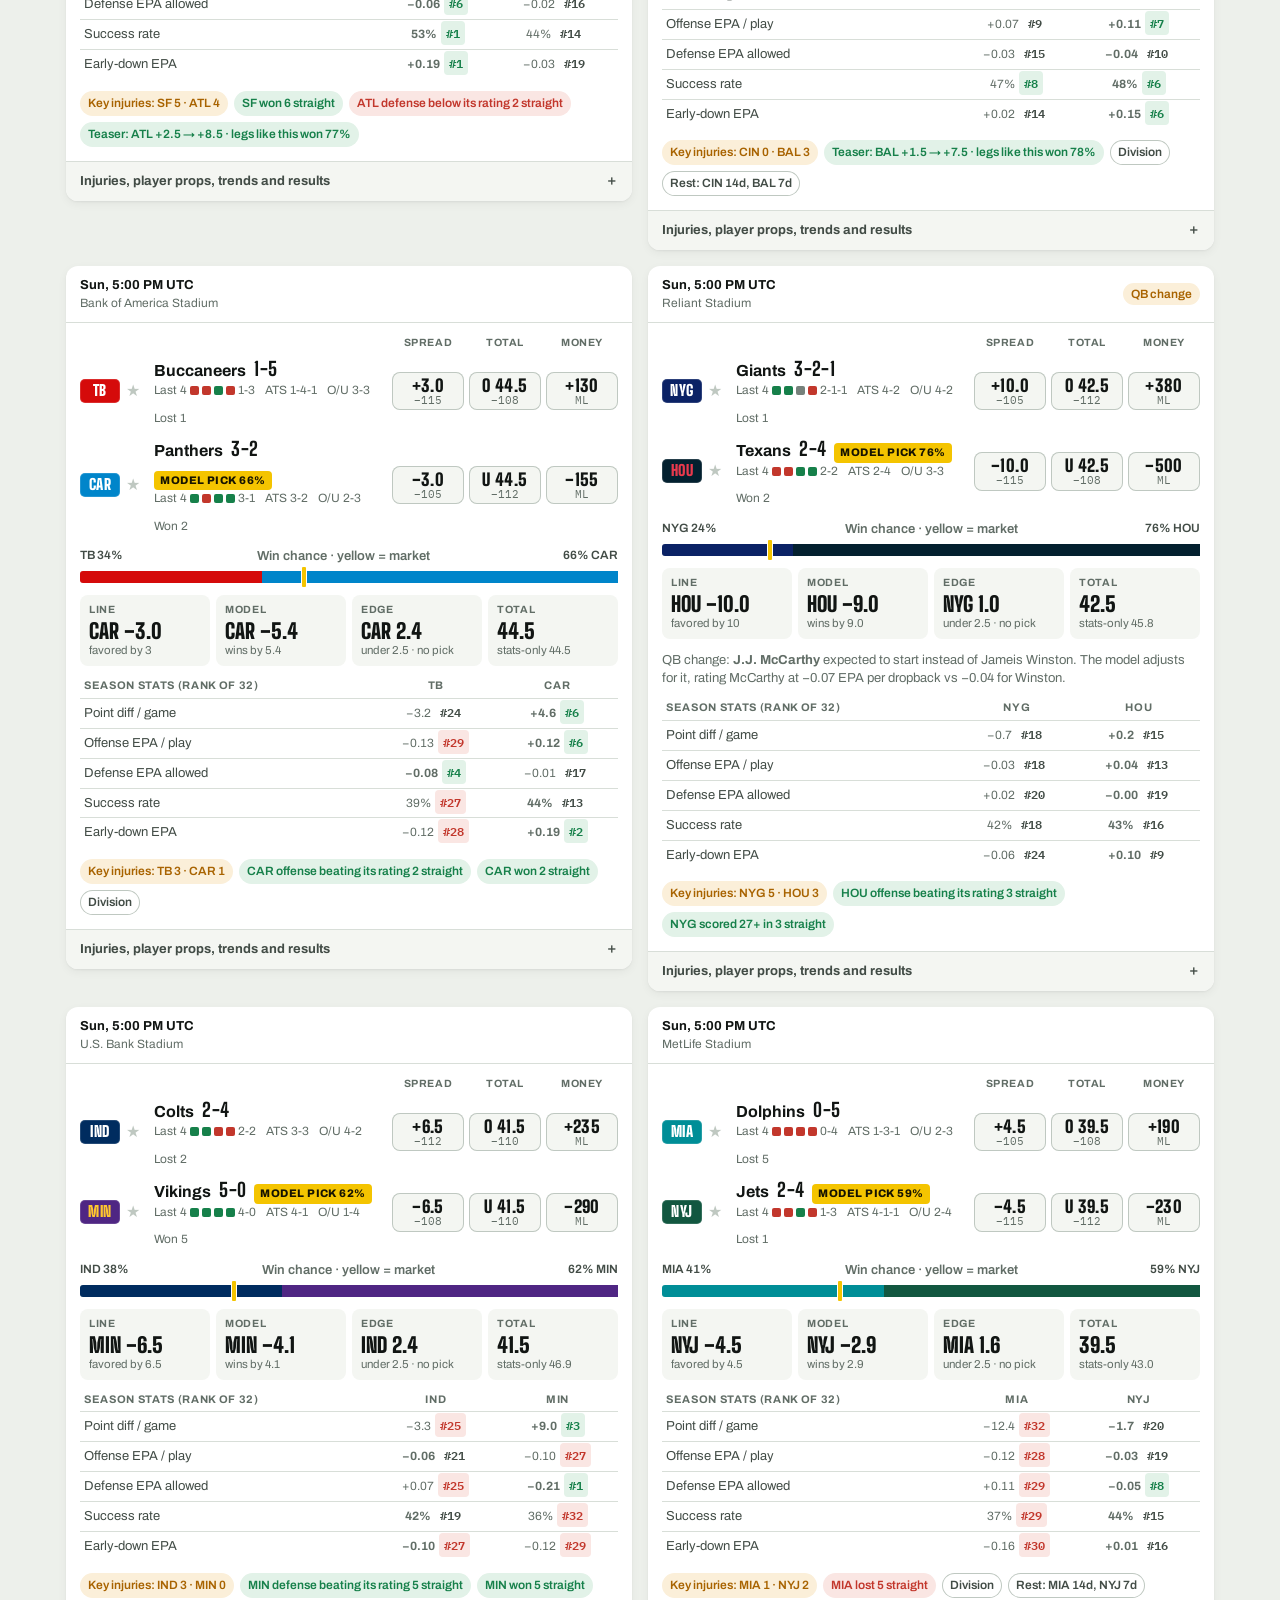
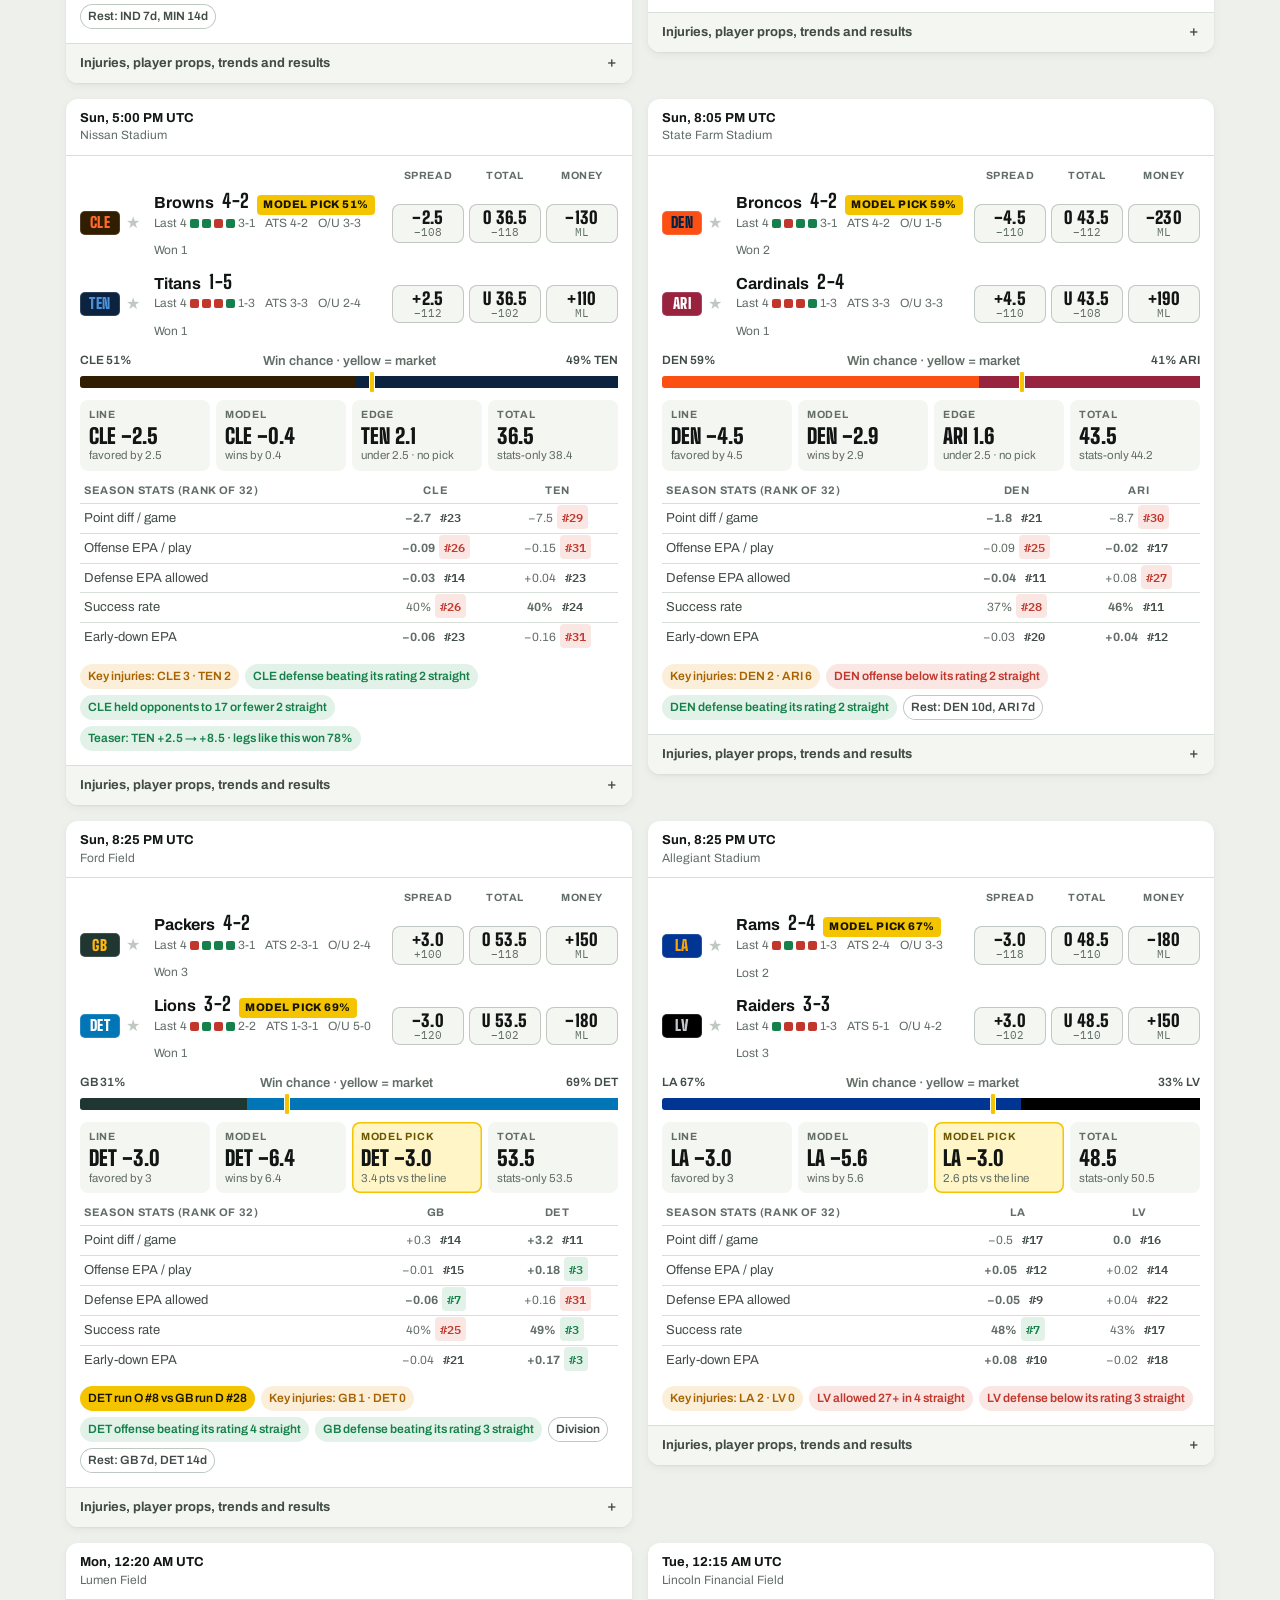
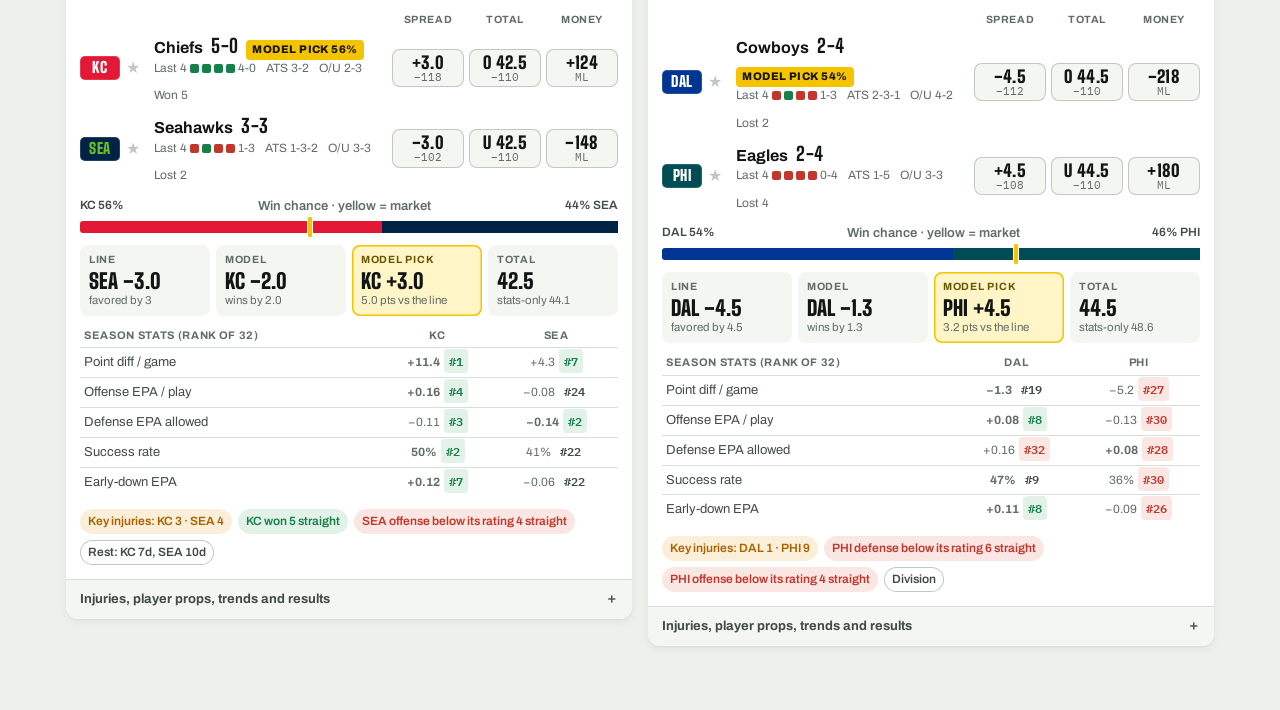
==== commit 348dc7b6: "Bet slip: add legs from every tab, real parlays and teasers, auto-graded tickets - Sportsbook odds g" ====
--- a/site/index.html
+++ b/site/index.html
@@ -174,9 +174,17 @@
 .tname .n{font-weight:700;font-size:16px;display:flex;gap:8px;align-items:baseline;flex-wrap:wrap}
 .tname .n .rec{font-family:var(--f-display);font-weight:800;font-size:19px;letter-spacing:.02em}
 .tname .meta{font-size:12px;color:var(--ink-3);display:flex;gap:10px;flex-wrap:wrap;align-items:center}
-.tline{text-align:right}
-.tline .sp{font-family:var(--f-display);font-weight:900;font-size:24px;line-height:1}
-.tline .ml{font-family:var(--f-mono);font-size:11.5px;color:var(--ink-3)}
+/* sportsbook odds grid on each game card: spread, total, moneyline per team; a pressed button is in the slip */
+.obs{display:grid;grid-template-columns:repeat(3,minmax(64px,72px));gap:5px}
+.obh{display:grid;grid-template-columns:1fr repeat(3,minmax(64px,72px));gap:5px;margin-bottom:4px;font-size:10.5px;font-weight:700;letter-spacing:.06em;text-transform:uppercase;color:var(--ink-3);text-align:center}
+.ob{appearance:none;border:0;cursor:pointer;background:var(--panel-2);box-shadow:inset 0 0 0 1px var(--rule-2);border-radius:8px;padding:5px 4px;display:flex;flex-direction:column;align-items:center;gap:1px;min-width:0;line-height:1;color:var(--ink)}
+.ob .ob-m{font-family:var(--f-display);font-weight:900;font-size:17px;letter-spacing:.02em}
+.ob .ob-s{font-family:var(--f-mono);font-size:10.5px;color:var(--ink-3)}
+.ob:hover{box-shadow:inset 0 0 0 1px var(--ink-3)}
+.ob[aria-pressed="true"]{background:var(--stripe);color:var(--on-stripe);box-shadow:none}
+.ob[aria-pressed="true"] .ob-s{color:var(--on-stripe)}
+.ob.off{cursor:default;box-shadow:inset 0 0 0 1px var(--rule);color:var(--ink-3)}
+.slipb.on{background:var(--stripe);color:var(--on-stripe);box-shadow:none}
 .score{font-family:var(--f-display);font-weight:900;font-size:30px;line-height:1}
 .score.lost{color:var(--ink-3)}
 
@@ -365,6 +373,59 @@
 .hc-why{margin:0;font-size:13.5px;color:var(--ink-2)}
 .hc-acts{display:flex;justify-content:space-between;align-items:center;gap:8px;flex-wrap:wrap;border-top:1px solid var(--rule);padding-top:10px}
 .hc-acts label{display:inline-flex;gap:6px;align-items:center;font-size:13px;font-weight:600;cursor:pointer}
+/* bet slip: floating button, sheet, legs, summary */
+.slip-fab{position:fixed;right:16px;bottom:calc(16px + env(safe-area-inset-bottom,0px));z-index:35;appearance:none;border:0;cursor:pointer;background:var(--ink);color:var(--panel);border-radius:999px;padding:10px 16px 10px 10px;
+  display:flex;align-items:center;gap:9px;font-weight:700;font-size:14px;box-shadow:0 6px 24px rgba(0,0,0,.28)}
+.slip-fab .sf-n{background:var(--stripe);color:var(--on-stripe);border-radius:999px;min-width:26px;height:26px;display:inline-flex;align-items:center;justify-content:center;font-family:var(--f-display);font-weight:900;font-size:16px}
+.slip-fab .sf-o{font-family:var(--f-mono);font-size:12.5px;opacity:.85}
+.slip-fab .sf-o:empty{display:none}
+.slip-sheet{width:min(600px,calc(100% - 24px));gap:12px}
+.slip-mode{align-self:flex-start}
+.sl-list{display:flex;flex-direction:column;gap:8px}
+.sl{background:var(--panel-2);border-radius:10px;padding:10px 12px;display:flex;flex-direction:column;gap:8px;box-shadow:inset 0 0 0 1px var(--rule)}
+.sl-top{display:flex;justify-content:space-between;gap:8px;align-items:flex-start}
+.sl-n{font-weight:700;font-size:15px;line-height:1.25}
+.sl-x{appearance:none;border:0;background:none;cursor:pointer;font-size:20px;line-height:1;color:var(--ink-3);padding:0 2px}
+.sl-x:hover{color:var(--loss)}
+.sl-row{display:flex;flex-wrap:wrap;gap:8px 10px;align-items:flex-end}
+.sl-row .f{display:flex;flex-direction:column;gap:3px;min-width:0}
+.sl-row .f .stp input{width:78px}
+.sl-row .seg{align-self:flex-end}
+.sl-fair{font-size:12.5px;color:var(--ink-2)}
+.sl-fair .ev{display:inline}
+.slip-sum{background:var(--panel-2);border-radius:10px;padding:12px;display:flex;flex-direction:column;gap:8px;box-shadow:inset 0 0 0 1px var(--rule)}
+.ss-row{display:flex;justify-content:space-between;align-items:baseline;gap:10px;font-weight:700}
+.ss-row .big{font-family:var(--f-display);font-weight:900;font-size:30px;line-height:1}
+.ss-in{display:flex;flex-wrap:wrap;gap:8px 14px;align-items:flex-end}
+.ss-in .f{display:flex;flex-direction:column;gap:3px}
+.ss-in .f .stp input{width:84px}
+.ss-win{display:flex;flex-direction:column;gap:2px}
+.ss-win b{font-family:var(--f-display);font-weight:900;font-size:24px;line-height:1}
+.slip-fair{border-top:1px solid var(--rule);padding-top:8px;display:flex;flex-direction:column;gap:4px}
+.sf-m{display:flex;align-items:baseline;gap:8px;flex-wrap:wrap;font-size:13px;color:var(--ink-2)}
+.sf-m .big{font-family:var(--f-display);font-weight:900;font-size:28px;line-height:1;color:var(--ink)}
+.slip-fair .ev,.sl-fair .ev{font-size:13px;font-weight:700;color:var(--ink-3)} .slip-fair .ev.pos,.sl-fair .ev.pos{color:var(--win)} .slip-fair .ev.thin,.sl-fair .ev.thin{color:var(--warn)} .slip-fair .ev.neg,.sl-fair .ev.neg{color:var(--loss)}
+.clb-act{display:flex;align-items:center;gap:10px;flex-wrap:wrap}
+/* tickets */
+.tickets{display:grid;grid-template-columns:repeat(auto-fill,minmax(min(100%,380px),1fr));gap:12px;align-items:start}
+.tk{background:var(--panel);border-radius:12px;box-shadow:var(--shadow);overflow:hidden;min-width:0;border-left:5px solid var(--rule-2)}
+.tk.W{border-left-color:var(--win)} .tk.L{border-left-color:var(--loss)} .tk.P{border-left-color:var(--push)} .tk.open{border-left-color:var(--stripe)}
+.tk-h{display:flex;justify-content:space-between;gap:10px;align-items:flex-start;padding:12px 14px 8px}
+.tk-t{font-family:var(--f-display);font-weight:800;font-size:19px;letter-spacing:.02em;text-transform:uppercase;line-height:1.1;display:flex;gap:8px;align-items:center;flex-wrap:wrap}
+.tk-st{font-family:var(--f-body);font-size:11px;font-weight:700;letter-spacing:.06em;border-radius:999px;padding:3px 8px;background:var(--muted-bg);color:var(--ink-2)}
+.tk-st.W{background:var(--win-bg);color:var(--win)} .tk-st.L{background:var(--loss-bg);color:var(--loss)} .tk-st.P{background:var(--muted-bg);color:var(--push)} .tk-st.open{background:var(--stripe-bg);color:var(--stripe-ink)}
+.tk-amt{font-family:var(--f-display);font-weight:900;font-size:22px;line-height:1;white-space:nowrap;text-align:right}
+.tk-amt.pos{color:var(--win)} .tk-amt.neg{color:var(--loss)}
+.tk-legs{display:flex;flex-direction:column}
+.tk-leg{display:grid;grid-template-columns:auto minmax(0,1fr) auto;gap:10px;align-items:start;padding:8px 14px;border-top:1px solid var(--rule)}
+.tk-leg .dot{width:12px;height:12px;border-radius:50%;margin-top:4px;background:var(--rule-2);box-shadow:inset 0 0 0 2px var(--panel)}
+.tk-leg .dot.W{background:var(--win)} .tk-leg .dot.L{background:var(--loss)} .tk-leg .dot.P,.tk-leg .dot.V{background:var(--push)} .tk-leg .dot.open{background:var(--stripe)}
+.tk-ln{font-weight:700;font-size:14.5px;line-height:1.3}
+.tk-o{font-family:var(--f-mono);font-weight:600;font-size:12.5px;color:var(--ink-2);margin-left:4px}
+.tk-ls{font-size:12.5px;color:var(--ink-3);line-height:1.4}
+.tk-man{display:flex;gap:4px}
+.tk-f{display:flex;justify-content:space-between;gap:8px;align-items:center;flex-wrap:wrap;padding:8px 14px 10px;border-top:1px solid var(--rule);background:var(--panel-2)}
+.tk-f .acts{display:flex;gap:6px;flex-wrap:wrap;justify-content:flex-end}
 .parlay-bar{position:sticky;bottom:calc(10px + env(safe-area-inset-bottom,0px));z-index:15;background:var(--ink);color:var(--panel);border-radius:12px;
   padding:12px 14px;display:flex;justify-content:space-between;align-items:center;gap:10px;flex-wrap:wrap;box-shadow:var(--shadow)}
 .parlay-bar .big{font-family:var(--f-display);font-weight:900;font-size:24px;line-height:1}
@@ -638,7 +699,22 @@
   .pp{padding:12px}
   .pp-in{flex-direction:column;align-items:stretch}
   .pp-in .f{width:100%} .pp-in .f .stp{flex:1 1 0;min-width:0} .pp-in input{flex:1 1 0;width:auto;min-width:0}
-  .navsheet{top:auto;bottom:0;left:0;transform:none;width:100%;max-height:92%;border-radius:16px 16px 0 0;padding-bottom:calc(18px + env(safe-area-inset-bottom,0px))}
+  .navsheet,.slip-sheet{top:auto;bottom:0;left:0;transform:none;width:100%;max-height:92%;border-radius:16px 16px 0 0;padding-bottom:calc(18px + env(safe-area-inset-bottom,0px))}
+  .slip-sheet{padding:14px 12px calc(14px + env(safe-area-inset-bottom,0px))}
+  .obs{grid-column:1/-1;grid-template-columns:repeat(3,minmax(0,1fr));gap:6px;margin-top:2px}
+  .obh{grid-template-columns:repeat(3,minmax(0,1fr));gap:6px}
+  .obh span:first-child{display:none}
+  .ob{padding:6px 4px 5px}
+  .ob .ob-m{font-size:18px} .ob .ob-s{font-size:11px}
+  .trow + .trow{margin-top:12px}
+  .sl{padding:10px}
+  .sl-row{gap:6px 8px}
+  .sl-row .f{flex:0 0 auto}
+  .sl-row .f .stp input{width:62px}
+  .sl .stp-b{width:30px;height:32px;font-size:16px} .sl .stp-b.stp-f{width:auto;padding:0 6px;font-size:12px}
+  .ss-in .f .stp input{width:70px}
+  .slip-fab{right:12px;bottom:calc(12px + env(safe-area-inset-bottom,0px))}
+  .has-slip .toast{bottom:calc(76px + env(safe-area-inset-bottom,0px))}
   .navitem{padding:9px 12px}
   #pp-q{min-width:0;flex:1 1 100%}
 }
@@ -696,7 +772,7 @@
       <button class="tab" role="tab" id="tab-hc" data-view="hc" aria-selected="false">High-chance</button>
       <button class="tab" role="tab" id="tab-ls" data-view="ls" aria-selected="false">Long shots</button>
       <button class="tab" role="tab" id="tab-trends" data-view="trends" aria-selected="false">Trends</button>
-      <button class="tab" role="tab" id="tab-picks" data-view="picks" aria-selected="false">My picks<span class="cnt" id="pick-count"></span></button>
+      <button class="tab" role="tab" id="tab-picks" data-view="picks" aria-selected="false">My bets<span class="cnt" id="pick-count"></span></button>
       <button class="tab" role="tab" id="tab-tips" data-view="tips" aria-selected="false" aria-label="Betting tips">Tips</button>
       <button class="tab" role="tab" id="tab-matters" data-view="matters" aria-selected="false">What matters</button>
       <button class="tab" role="tab" id="tab-teams" data-view="teams" aria-selected="false">Teams</button>
@@ -723,6 +799,9 @@
 <div class="sheet navsheet" id="navsheet" role="dialog" aria-modal="true" aria-labelledby="nav-title" hidden></div>
 <div class="scrim" id="cscrim" hidden></div>
 <div class="sheet chart-sheet" id="csheet" role="dialog" aria-modal="true" aria-labelledby="cs-title" hidden></div>
+<div class="scrim" id="slipscrim" hidden></div>
+<div class="sheet slip-sheet" id="slipsheet" role="dialog" aria-modal="true" aria-labelledby="slip-title" hidden></div>
+<button class="slip-fab" id="slip-fab" type="button" aria-haspopup="dialog" aria-controls="slipsheet" hidden><span class="sf-n" id="sf-n">0</span><span class="sf-t" id="sf-t">Bet slip</span><span class="sf-o num" id="sf-o"></span></button>
 <div class="toast" id="toast" role="status" hidden></div>
 
 <script>
@@ -976,7 +1055,7 @@
 const NAV = [['week', 'This week', 'Every game: lines, the model\'s take, injuries and matchups'], ['props', 'Props', 'Every player projection, with a line and odds checker'],
   ['model', 'Model', 'Who the model picks to win, why, and its record'], ['hc', 'High-chance', 'Player milestones and teaser legs rated 80% or better'],
   ['ls', 'Long shots', 'Plus-money touchdown scorers and big-yardage games'], ['trends', 'Trends', 'Player, team and league runs of 2+ straight weeks'],
-  ['picks', 'My picks', 'Your bets, record, and whether you beat the closing line'], ['tips', 'Betting tips', 'Where real edges come from, applied to this week'],
+  ['picks', 'My bets', 'Singles, parlays and teasers: your record, units, and whether you beat the closing line'], ['tips', 'Betting tips', 'Where real edges come from, applied to this week'],
   ['matters', 'What matters', 'Which stats actually predict games and props'], ['teams', 'Teams', 'Power ratings and season stats for all 32']];
 function tabFade(){ const n = $('.tabs'); if (!n) return; n.classList.toggle('fl', n.scrollLeft > 4); n.classList.toggle('fr', n.scrollLeft + n.clientWidth < n.scrollWidth - 4); }
 function openNav(){
@@ -1044,7 +1123,7 @@
   const ln = lineFor(g, t), ml = side === 'home' ? g.ml_home : g.ml_away;
   const scoreHtml = (g.final || g.live) ? (() => { const src = g.final ? g : g.live; const s = side === 'home' ? src.home_score : src.away_score, o = side === 'home' ? src.away_score : src.home_score;
     return `<div class="score ${g.final && s < o ? 'lost' : ''}">${s ?? 0}</div>`; })() :
-    `<div class="tline"><div class="sp num">${fmtLine(ln)}</div><div class="ml">ML ${fmtOdds(ml)}</div></div>`;
+    (() => { const L = gameLegs(g, side); return `<div class="obs">${oddsBtn(L.spread, fmtLine(ln), L.spread ? fmtOdds(L.spread.odds) : '')}${oddsBtn(L.total, L.total ? `${side === 'home' ? 'U' : 'O'} ${g.total}` : '', L.total ? fmtOdds(L.total.odds) : '')}${oddsBtn(L.ml, fmtOdds(ml), 'ML')}</div>`; })();
   return `<div class="trow">
     <div style="display:flex;align-items:center;gap:2px">${chip(t)}<button class="star" data-fav="${t}" aria-pressed="${FAV.has(t)}" aria-label="Star ${esc(x.nick)}">★</button></div>
     <div class="tname"><div class="n">${esc(x.nick)} <span class="rec num">${rec(x.rec)}</span>${g.model.pick_su === t ? `<span class="wbadge${g.final ? (resultOf(g) === 'W' ? ' ok' : resultOf(g) === 'L' ? ' no' : '') : ''}" title="Model's pick to win">${g.final ? (resultOf(g) === 'W' ? '✓ ' : resultOf(g) === 'L' ? '✗ ' : '') : ''}Model pick ${pct(t === g.home ? g.model.wp_home : 1 - g.model.wp_home)}</span>` : ''}</div>
@@ -1109,7 +1188,7 @@
     ${gameSummary(g)}
     <div class="g-head"><div><div class="g-when">${esc(kick(g.kickoff))}</div><div class="g-where">${esc(g.stadium || '')}</div></div><div class="g-flags">${flags.join('')}</div></div>
     <div class="g-body">
-      <div>${teamRow(g, 'away')}${teamRow(g, 'home')}</div>
+      <div>${g.final || g.live ? '' : '<div class="obh" aria-hidden="true"><span></span><span>Spread</span><span>Total</span><span>Money</span></div>'}${teamRow(g, 'away')}${teamRow(g, 'home')}</div>
       ${modelBlock(g)}
       <table class="tape"><thead><tr><th>Season stats (rank of 32)</th><th>${g.away}</th><th>${g.home}</th></tr></thead><tbody>${tapeRows(g, KEY_ROWS)}</tbody></table>
       <div class="g-chips">${gameChips(g)}</div>
@@ -1272,8 +1351,8 @@
     <div style="min-width:0"><div class="pn"><span data-chart="p|${esc(p.id)}|${CH_DEFAULT_FROM_PROP[k0] || ''}" role="button" tabindex="0" title="Open ${esc(p.name)}'s game-by-game chart">${esc(p.name)}</span> <span class="small">${p.pos}</span>${inj}${pt}</div><div class="ps">${usage}${p.snap != null ? ' · ' + pct(p.snap) + ' snaps' : ''}</div></div>
     <div><div class="proj num">${k0 ? p.proj[k0] : '–'}<small>${k0 ? PROP_LABEL[k0] : ''}</small></div><div class="ps">${keys[1] ? PROP_LABEL[keys[1]] + ' ' + p.proj[keys[1]] : ''}</div></div>
     <div class="c-avg"><div class="ps">${avgTxt}${td}</div>
-      <div class="oc c-line">${stepWrap(`<input type="text" inputmode="decimal" autocomplete="off" id="ln_${esc(p.id)}_${k0}" data-oc="${k0}" data-proj="${p.proj[k0]}" aria-label="${esc(p.name)} ${PROP_LABEL[k0]} line" placeholder="Line">`, 'line')}<span class="out" id="oc_${esc(p.id)}_${k0}">Enter a line</span><button class="btn tiny" data-pickprop="${esc(p.id)}" data-key="${k0}" data-g="${g.id}">+ Pick</button></div></div>
-    <div class="c-pick"><button class="btn tiny" data-pickprop="${esc(p.id)}" data-key="${k0}" data-g="${g.id}">+ Pick</button></div>
+      <div class="oc c-line">${stepWrap(`<input type="text" inputmode="decimal" autocomplete="off" id="ln_${esc(p.id)}_${k0}" data-oc="${k0}" data-proj="${p.proj[k0]}" aria-label="${esc(p.name)} ${PROP_LABEL[k0]} line" placeholder="Line">`, 'line')}<span class="out" id="oc_${esc(p.id)}_${k0}">Enter a line</span><button class="btn tiny slipb" data-slipkey="${esc(k0 + ':' + g.id + ':' + p.id)}" data-pickprop="${esc(p.id)}" data-key="${k0}" data-g="${g.id}">+ Slip</button></div></div>
+    <div class="c-pick"><button class="btn tiny slipb" data-slipkey="${esc(k0 + ':' + g.id + ':' + p.id)}" data-pickprop="${esc(p.id)}" data-key="${k0}" data-g="${g.id}">+ Slip</button></div>
     ${k0 ? `<div class="c-mx">${matchupLine(p.team === g.home ? g.away : g.home, p.pos, k0)}</div>` : ''}
   </div>`;
 }
@@ -1323,7 +1402,7 @@
     ${edgesStrip()}
     ${glance ? `<div class="glance">${glance}</div>` : ''}
     <div class="toolbar"><div class="seg" role="group" aria-label="Filter games">${filters.map(([k, l]) => `<button data-wf="${k}" aria-pressed="${weekFilter === k}">${l}</button>`).join('')}</div>
-      <div style="display:flex;gap:10px;align-items:center;flex-wrap:wrap">${glance ? '' : '<span class="small">★ Star a team to pin its games up top</span>'}<button class="btn" data-addpick="">+ Add a pick</button></div></div>
+      <div style="display:flex;gap:10px;align-items:center;flex-wrap:wrap">${glance ? '' : '<span class="small">★ Star a team to pin its games up top</span>'}<button class="btn" data-addpick="">+ Custom bet</button></div></div>
     <div class="games">${shown.map(gameCard).join('') || '<div class="empty">No games match this filter.</div>'}</div>
 `;
 }
@@ -1506,7 +1585,7 @@
         <div class="f"><span class="clb-l">Line</span>${stepWrap(`<input type="text" inputmode="decimal" autocomplete="off" data-pp="line" data-proj="${proj}" value="${esc(st.line || '')}" placeholder="${Math.floor(proj) + 0.5}" aria-label="${esc(p.name)} ${T_.label} line">`, 'line')}</div>`}
         <div class="f"><span class="clb-l">Odds</span>${stepWrap(`<input type="text" inputmode="numeric" autocomplete="off" data-pp="odds" value="${esc(st.odds || '')}" placeholder="${key === 'any_td' ? fmtOdds(oddsNum(proj)).replace('−', '-') : '-110'}" aria-label="${esc(p.name)} odds">`, 'odds')}</div></div>
       <div class="pp-out" aria-live="polite">${ppOutHtml(g, p, key)}</div>
-      <div class="pp-acts"><button class="btn tiny" data-pppick="">+ Pick</button><button class="btn tiny" data-chart="p|${esc(p.id)}|${key}">Chart</button></div></div>
+      <div class="pp-acts"><button class="btn tiny slipb" data-slipkey="${esc(key + ':' + g.id + ':' + p.id)}" data-pppick="">+ Slip</button><button class="btn tiny" data-chart="p|${esc(p.id)}|${key}">Chart</button></div></div>
   </article>`;
 }
 function renderPPList(){
@@ -1563,8 +1642,7 @@
   const key = row.dataset.key, k = `${WEEK}:${p.id}:${PP_TYPES[key].stat}`;
   if (b.dataset.ppside){ PL[k] = Object.assign({}, PL[k], {side: b.dataset.ppside}); store.set('pl', PL);
     $$('[data-ppside]', row).forEach(x => x.setAttribute('aria-pressed', String(x.dataset.ppside === b.dataset.ppside))); $('.pp-out', row).innerHTML = ppOutHtml(g, p, key); return; }
-  if (b.hasAttribute('data-pppick')){ const st = PL[k] || {}, L = numOf(st.line), O = parseOdds(st.odds);
-    openPick({week: g.week, game: g.id, type: key, player: p.id, side: (st.side || 'over') === 'over' ? 'O' : 'U', line: key === 'any_td' || L == null ? '' : L, odds: O ?? (key === 'any_td' ? oddsNum(p.proj.any_td) : -110)}); }
+  if (b.hasAttribute('data-pppick')){ const st = PL[k] || {}, L = numOf(st.line), O = parseOdds(st.odds); addLeg(propLeg(g, p, key, st.side || 'over', L, O)); }
 });
 
 /* ======================================================================
@@ -1634,7 +1712,7 @@
     <div class="mp-price"><div><div class="k">Model price</div><div class="v">${fmtOdds(oddsNum(p))}</div></div><div><div class="k">Book</div><div class="v">${fmtOdds(book)}</div></div><div class="mp-val">${valTxt}</div></div>
     <p class="mp-why">${whyText(g)}</p>
     <div class="fxs">${whyBars(g)}</div>
-    <div class="mp-foot"><span class="small">${ats}</span><span style="display:flex;gap:8px">${g.final ? '' : `<button class="btn tiny" data-mpick="${g.id}">+ Log ${pick} ML</button>`}<button class="btn tiny" data-jump="${g.id}">Matchup</button></span></div>
+    <div class="mp-foot"><span class="small">${ats}</span><span style="display:flex;gap:8px">${g.final ? '' : `<button class="btn tiny slipb" data-slipkey="${esc('ml:' + g.id + ':' + pick)}" data-mpick="${g.id}">+ Slip ${pick} ML</button>`}<button class="btn tiny" data-jump="${g.id}">Matchup</button></span></div>
   </article>`;
 }
 function renderModel(){
@@ -1669,7 +1747,6 @@
 /* ======================================================================
    HIGH-CHANCE PICKS
    ====================================================================== */
-let HC_SEL = new Set();
 function oddsNum(p){ return p >= 0.5 ? -Math.round(100 * p / (1 - p)) : Math.round(100 * (1 - p) / p); }
 function hcChips(x){
   if (x.kind === 'player'){
@@ -1680,10 +1757,10 @@
   return `<span class="pill ghost">${fmtLine(x.from)} → ${fmtLine(x.to)}</span><span class="pill ghost">Six-point teaser leg</span>`;
 }
 const hcKey = x => `hc:${x.week}:${x.kind}:${x.id || x.team}:${x.key || ''}${x.t || ''}`;
+const hcSlipKey = x => x.kind === 'player' ? `${x.key}:${x.game}:${x.id}` : x.kind === 'ml' ? `ml:${x.game}:${x.team}` : `spread:${x.game}:${x.team}`;
 function hcCard(x, i){
-  const sel = HC_SEL.has(i);
   const inj = injPill(x);
-  return `<article class="hc ${sel ? 'sel' : ''}">
+  return `<article class="hc">
     <div class="hc-top"><div class="hc-p"><span class="big num">${Math.round(x.p * 100)}%</span><span class="small">chance</span></div>
       <div style="min-width:0"><div class="hc-label">${esc(x.label)}</div>
       <div class="small" style="display:flex;gap:6px;align-items:center;flex-wrap:wrap;margin-top:4px">${chip(x.team, 1)} vs ${chip(x.opp, 1)} <span>${esc(kick(x.kickoff))}</span></div></div></div>
@@ -1691,9 +1768,8 @@
     <div class="hc-stats">${hcChips(x)}${inj}</div>
     <p class="hc-why">${esc(x.reason)}</p>
     ${x.kind === 'teaser' ? '' : valueBox(hcKey(x), x.p, x.fair)}
-    <div class="hc-acts"><span class="small">${x.kind === 'teaser' ? `A leg this likely breaks even at <b>${fmtOdds(x.fair)}</b>` : ''}</span>
-      <span style="display:flex;gap:12px;align-items:center"><label><input type="checkbox" id="hcsel_${i}" data-hcsel="${i}" ${sel ? 'checked' : ''}> Parlay</label>
-      <button class="btn tiny" data-hcpick="${i}">+ Log pick</button></span></div>
+    <div class="hc-acts"><span class="small">${x.kind === 'teaser' ? `A leg this likely breaks even at <b>${fmtOdds(x.fair)}</b>` : 'Add to the slip to bet it alone or build a parlay'}</span>
+      <button class="btn tiny slipb" data-slipkey="${esc(hcSlipKey(x))}" data-hcpick="${i}">+ Slip</button></div>
   </article>`;
 }
 function renderHC(){
@@ -1705,9 +1781,6 @@
   const rec = k => { const l = H.history.filter(h => h.kind === k); return {w: l.filter(h => h.result === 'W').length, l: l.filter(h => h.result === 'L').length}; };
   const rp = rec('player'), rt = rec('teaser'), rm = rec('ml');
   const weeks = [...new Set(H.history.map(h => h.week))].sort((a, b) => b - a);
-  const legs = [...HC_SEL].map(i => picks[i]).filter(Boolean);
-  const P = legs.reduce((a, x) => a * x.p, 1);
-  const same = new Set(legs.map(x => x.game)).size < legs.length;
   v.innerHTML = `
     <div class="sec-head"><div><h1 class="h2">High-chance picks</h1>
       <p class="lede">Player milestones the model gives an 80% or better chance, underdog teaser legs with a strong track record, and heavy favorites that the model and the betting market both back. A high chance isn't the same as a good bet: each card shows its fair price, and typing your sportsbook's odds tells you whether the price is worth it.</p></div></div>
@@ -1721,9 +1794,6 @@
     ${players.length ? `<div class="hc-grid">${players.map(([x, i]) => hcCard(x, i)).join('')}</div>` : '<div class="empty">No player clears 80% on a milestone yet this week. Picks appear once players have three games of data.</div>'}
     <div class="sec-head"><h2 class="h3">Game picks <span class="small">(${games.length})</span></h2><span class="small">Teaser legs and heavy favorites</span></div>
     ${games.length ? `<div class="hc-grid">${games.map(([x, i]) => hcCard(x, i)).join('')}</div>` : '<div class="empty">No teaser spots or 75%+ favorites this week.</div>'}
-    ${legs.length ? `<div class="parlay-bar" role="region" aria-label="Parlay"><div><div class="big num">${pct(P)} chance</div>
-      <div style="font-size:12.5px;opacity:.85">${legs.length} leg${legs.length === 1 ? '' : 's'} · breaks even at ${fmtOdds(oddsNum(P))}${same ? ' · legs from the same game move together, so the true chance differs' : ''}</div></div>
-      <div style="display:flex;gap:8px"><button class="btn tiny stripe" data-hcparlay="">Log as parlay</button><button class="btn tiny" data-hcclear="">Clear</button></div></div>` : ''}
     <div class="sec-head"><h2 class="h3">Past weeks</h2><span class="small">Picked the same way, using only what was known before each game</span></div>
     ${weeks.length ? weeks.map(w => { const l = H.history.filter(h => h.week === w);
       return `<details ${w === weeks[0] ? 'open' : ''}><summary class="small" style="cursor:pointer;padding:6px 0">Week ${w}: ${l.filter(h => h.result === 'W').length}-${l.filter(h => h.result === 'L').length}</summary>
@@ -1741,14 +1811,13 @@
   ['td2', 'Two or more touchdowns', '2+ TDs', 'Lead backs and top targets with multi-score upside.'],
   ['yds100', '100-yard games', '100 yards', 'Receivers and running backs with a real shot at triple digits.'],
   ['pass300', '300-yard passers', '300 passing', 'Quarterbacks most likely to throw for 300.']];
-let LS_SEL = new Set(), LS_F = store.get('lsf', 'all');
+let LS_F = store.get('lsf', 'all');
 const lsKey = x => `ls:${x.week}:${x.market}:${x.id}`;
 const LS_KIND = {atd: 'Anytime TD', ftd: 'First TD', td2: '2+ TDs', rec100: '100+ receiving yards', rush100: '100+ rushing yards', pass300: '300+ passing yards'};
 function lsCard(x, i){
-  const sel = LS_SEL.has(i);
   const inj = injPill(x);
   const started = Date.now() > new Date(x.kickoff).getTime();
-  return `<article class="hc ls ${sel ? 'sel' : ''}">
+  return `<article class="hc ls">
     <div class="hc-top"><div class="hc-p"><span class="big num">${Math.round(x.p * 100)}%</span><span class="small">chance</span></div>
       <div style="min-width:0"><div class="hc-label">${esc(x.label)}</div>
       <div class="small" style="display:flex;gap:6px;align-items:center;flex-wrap:wrap;margin-top:4px">${chip(x.team, 1)} vs ${chip(x.opp, 1)} <span>${esc(kick(x.kickoff))}</span>${started ? '<span class="pill ghost">Kicked off</span>' : ''}</div></div></div>
@@ -1757,8 +1826,7 @@
     <p class="hc-why">${esc(x.reason)}</p>
     ${valueBox(lsKey(x), x.p, x.fair)}
     <div class="hc-acts"><span class="small">${esc(LS_KIND[x.market] || '')}</span>
-      <span style="display:flex;gap:12px;align-items:center"><label><input type="checkbox" data-lssel="${i}" ${sel ? 'checked' : ''}> Parlay</label>
-      <button class="btn tiny" data-lspick="${i}">+ Log pick</button></span></div>
+      <button class="btn tiny slipb" data-slipkey="${esc(x.type + ':' + x.game + ':' + x.id)}" data-lspick="${i}">+ Slip</button></div>
   </article>`;
 }
 function renderLS(){
@@ -1779,11 +1847,6 @@
       ${list.length ? `<div class="hc-grid">${list.map(([x, i]) => lsCard(x, i)).join('')}</div>` :
         `<div class="empty">No ${name.toLowerCase()} long shots right now. They show up once the betting lines are out and players have three games of data.</div>`}`;
   }).join('');
-  const legs = [...LS_SEL].map(i => L.picks[i]).filter(Boolean);
-  const P = legs.reduce((a, x) => a * x.p, 1);
-  const ftdGames = legs.filter(x => x.market === 'ftd').map(x => x.game);
-  const clash = new Set(ftdGames).size < ftdGames.length;
-  const same = new Set(legs.map(x => x.game)).size < legs.length;
   const pr = R_.predictors || [], maxc = Math.max.apply(null, pr.map(r => Math.abs(r.coef)).concat([0.01]));
   const weeks = [...new Set(hist.map(h => h.week))].sort((a, b) => b - a);
   v.innerHTML = `
@@ -1794,9 +1857,6 @@
     <div class="toolbar"><div class="seg" role="group" aria-label="Filter long shots">${[['all', 'All']].concat(LS_GROUPS.map(g => [g[0], g[2]])).map(([k, l]) => `<button data-lsf="${k}" aria-pressed="${LS_F === k}">${l}</button>`).join('')}</div>
       <span class="small">Week ${WEEK} · ${L.picks.length} long shots</span></div>
     ${sections}
-    ${legs.length ? `<div class="parlay-bar" role="region" aria-label="Parlay"><div><div class="big num">${clash ? '0%' : pct(P, P < 0.1 ? 1 : 0)} chance</div>
-      <div style="font-size:12.5px;opacity:.85">${legs.length} leg${legs.length === 1 ? '' : 's'}${clash ? ' · two first-TD picks from one game can\'t both hit' : ` · fair payout ${fmtOdds(oddsNum(P))}${same ? ' · legs from the same game move together, so the true chance differs' : ''}`}</div></div>
-      <div style="display:flex;gap:8px"><button class="btn tiny stripe" data-lsparlay="">Log as parlay</button><button class="btn tiny" data-lsclear="">Clear</button></div></div>` : ''}
     <div class="sec-head"><div><h2 class="h3">What predicts a touchdown</h2><p class="lede">Weights from the touchdown model, fit on 2018–2025. A player's share of his team's targets and carries, his yards per game and his team's projected points matter more than how often he has already scored, which is why a busy player who hasn't found the end zone can still rate well.</p></div></div>
     <div class="bars">${pr.map((r, i) => `<div class="br ${i < 4 ? 'top' : ''}"><div class="l"><span class="rank">${i + 1}</span>${esc(r.label)}</div>
       <div class="track"><span style="width:${(Math.abs(r.coef) / maxc * 100).toFixed(0)}%"></span></div><div class="val">${r.coef.toFixed(2)}</div></div>`).join('')}</div>
@@ -1855,6 +1915,15 @@
   if (m === 'snap' || m === 'target_share') return Math.round(v * 100) + '%';
   return Math.round(v);
 }
+/* a + Slip button on a trend row when the trending stat is a prop the model projects this week */
+function trendSlipBtn(p){
+  const main = {QB: 'pass_yds', RB: 'rush_yds', WR: 'rec_yds', TE: 'rec_yds'}[p.pos];
+  const key = ({receiving_yards: 'rec_yds', rushing_yards: 'rush_yds', passing_yards: 'pass_yds', receptions: 'receptions', targets: 'rec_yds', target_share: 'rec_yds', carries: 'rush_yds', snap: main, td: 'any_td'})[p.metric] || P2PROP[p.metric];
+  if (!key) return '';
+  const g = D.games.find(x => !x.final && (x.home === p.team || x.away === p.team)); if (!g) return '';
+  const pr = (g.props || []).find(x => x.id === p.id); if (!pr || pr.proj[key] == null) return '';
+  return `<button type="button" class="btn tiny slipb" data-slipkey="${esc(key + ':' + g.id + ':' + p.id)}" data-trleg="${g.id}|${esc(p.id)}|${key}">+ Slip</button>`;
+}
 function playerTrendRow(p, noNext){
   const rec = p.recent.map(v => fmtMetric(p.metric, v)).join(' → ');
   const inj = injPill(p, true);
@@ -1862,7 +1931,7 @@
     <div style="min-width:0"><div class="tt">${esc(p.name)} <span class="small">${p.pos}</span>: ${esc(p.label.toLowerCase())} ${p.tone === 'up' ? 'up' : 'down'}${inj}</div>
     <div class="td">Last ${p.weeks}: ${rec} · usual ${fmtMetric(p.metric, p.usual)}</div>
     <div class="tc">${p.carry ? carryHtml(p.carry) : (p.sticky ? '<span class="carry sticky">Usage trend: roles tend to stick</span>' : '')}</div></div>
-    <div class="side"><span class="wk">${p.weeks} WKS</span><span class="${p.tone}">${spark(p.series, {w: 92, h: 28, base: p.usual})}</span><span class="go">Chart ›</span></div>${noNext === true ? '' : nextPlayerHtml(p)}</div>`;
+    <div class="side"><span class="wk">${p.weeks} WKS</span><span class="${p.tone}">${spark(p.series, {w: 92, h: 28, base: p.usual})}</span>${trendSlipBtn(p)}<span class="go">Chart ›</span></div>${noNext === true ? '' : nextPlayerHtml(p)}</div>`;
 }
 let TF = Object.assign({team: 'all', kind: 'all', pteam: 'all', pos: 'all', dir: 'all', metric: 'all'}, store.get('tf', {}));
 let TSHOW = {team: 12, player: 12};
@@ -2055,7 +2124,8 @@
       <div class="seg" role="group" aria-label="Over or under"><button data-clside="over" aria-pressed="${side === 'over'}">Over</button><button data-clside="under" aria-pressed="${side === 'under'}">Under</button></div></div>
     <div class="clb-in"><div class="f"><span class="clb-l">Line</span>${stepWrap(`<input type="text" inputmode="decimal" autocomplete="off" data-cl="line" data-proj="${seed === '' ? '' : seed}" value="${esc(st.line || '')}" placeholder="${ph}" aria-label="Sportsbook line">`, 'line')}</div>
       <div class="f"><span class="clb-l">Odds</span>${stepWrap(`<input type="text" inputmode="numeric" autocomplete="off" data-cl="odds" value="${esc(st.odds || '')}" placeholder="-110" aria-label="Sportsbook odds">`, 'odds')}</div></div>
-    <div class="clb-out" id="clb-out" aria-live="polite"></div></div>`;
+    <div class="clb-out" id="clb-out" aria-live="polite"></div>
+    <div class="clb-act"><button class="btn tiny slipb" data-cladd="">+ Slip</button><span class="small">adds this line and price to your bet slip</span></div></div>`;
 }
 const refLabel = L => L == null ? '' : ` · <b style="color:var(--info)">blue line = your line ${L}</b> (green rings went over, red under)`;
 function winPhrase(){ return {l4: 'in his last 4 games', l8: 'in his last 8 games', season: 'this season', all: 'since the start of last season'}[CH.win] || ''; }
@@ -2215,143 +2285,417 @@
 $('#cscrim').addEventListener('click', closeChart);
 
 /* ======================================================================
-   PICKS
+   BETS: a sportsbook-style slip (legs from any tab → singles, parlays or teasers), fair prices from the model,
+   and tickets that grade themselves leg by leg from final scores and box scores
    ====================================================================== */
 const PT = {
   spread: {label: 'Spread', cat: 'Game'}, ml: {label: 'Moneyline', cat: 'Game'}, total: {label: 'Game total', cat: 'Game'}, team_total: {label: 'Team total', cat: 'Game'},
   pass_yds: {label: 'Passing yards', cat: 'Player', idx: 2}, pass_td: {label: 'Passing TDs', cat: 'Player', idx: 3}, completions: {label: 'Completions', cat: 'Player', idx: 0},
   pass_att: {label: 'Pass attempts', cat: 'Player', idx: 1}, ints: {label: 'Interceptions', cat: 'Player', idx: 4}, rush_yds: {label: 'Rushing yards', cat: 'Player', idx: 6},
   carries: {label: 'Rush attempts', cat: 'Player', idx: 5}, rec_yds: {label: 'Receiving yards', cat: 'Player', idx: 10}, receptions: {label: 'Receptions', cat: 'Player', idx: 8},
+  targets: {label: 'Targets', cat: 'Player', idx: 9},
   rush_rec: {label: 'Rush + rec yards', cat: 'Player', f: w => w[6] + w[10]}, any_td: {label: 'Anytime TD', cat: 'Player', f: w => w[7] + w[11]},
   first_td: {label: 'First TD scorer', cat: 'Player'}, td2: {label: '2+ TDs', cat: 'Player', f: w => w[7] + w[11]},
-  parlay: {label: 'Parlay', cat: 'Other'}, teaser: {label: 'Teaser', cat: 'Other'}, other: {label: 'Other', cat: 'Other'}
+  other: {label: 'Other', cat: 'Other'}
 };
 const NO_LINE = ['any_td', 'first_td', 'td2'];
-let PICKS = [], PICK_MODE = 'loading', DB = null, UID = null;
+const RESID = D.meta.resid_sd || 12.95, RESID_T = 13.6;   // typical miss on a margin and on a game total, in points
+const TEASER_PRICES = {2: -120, 3: 160, 4: 260, 5: 400, 6: 600};
+const TEASE = 6;
+function ncdf(x){ return 0.5 * (1 + erf(x / Math.SQRT2)); }
+function erf(x){ const s = Math.sign(x); x = Math.abs(x); const t = 1 / (1 + 0.3275911 * x); const y = 1 - (((((1.061405429 * t - 1.453152027) * t) + 1.421413741) * t - 0.284496736) * t + 0.254829592) * t * Math.exp(-x * x); return s * y; }
+const dec = o => { o = Number(o); return o > 0 ? 1 + o / 100 : 1 + 100 / Math.abs(o); };
+const amOf = d => d >= 2 ? Math.round((d - 1) * 100) : -Math.round(100 / (d - 1));
+function impProb(o){ o = Number(o); return o < 0 ? -o / (-o + 100) : 100 / (o + 100); }
+const uid = pre => pre + '_' + Date.now().toString(36) + Math.random().toString(36).slice(2, 7);
+const unitsTxt = v => (Math.round(v * 100) / 100).toFixed(2).replace(/\.?0+$/, '') + 'u';
+const gameOf = id => D.games.find(x => x.id === id);
+
+/* ---------- what the model thinks a leg's chance is ---------- */
+function modelPFor(l){
+  const g = gameOf(l.game); if (!g || g.final) return null;
+  const m = g.model, home = l.team === g.home, half = L => Number.isInteger(Number(L)) ? 0.5 : 0, L = l.line == null || l.line === '' ? null : Number(l.line);
+  if (l.market === 'spread'){
+    if (L == null) return null;
+    if (l.tease && l.from != null){                      // Wong teaser legs: the historical rate beats a bell curve through 3 and 7
+      const TS_ = ((D.research || {}).spread || {}).teaser || {};
+      if (l.from >= 1.5 && l.from <= 2.5 && TS_.dog_leg) return (g.total || 99) <= 49 && TS_.dog_leg_lowtotal ? TS_.dog_leg_lowtotal : TS_.dog_leg;
+      if (l.from <= -7.5 && l.from >= -8.5 && TS_.fav_leg) return TS_.fav_leg;
+    }
+    const mm = home ? m.margin : -m.margin;
+    return ncdf((mm + L - half(L)) / RESID);
+  }
+  if (l.market === 'ml') return home ? m.wp_home : 1 - m.wp_home;
+  if (l.market === 'total'){
+    if (L == null || m.total == null) return null;
+    return l.side === 'U' ? ncdf((L - half(L) - m.total) / RESID_T) : 1 - ncdf((L + half(L) - m.total) / RESID_T);
+  }
+  const def = PT[l.market];
+  if (def && def.cat === 'Player' && l.player){
+    const pr = (g.props || []).find(x => x.id === l.player);
+    if (l.market === 'first_td' || l.market === 'td2'){ const ls = ((D.long_shots || {}).picks || []).find(x => x.id === l.player && x.game === g.id && x.type === l.market); return ls ? ls.p : null; }
+    if (!pr || !PP_TYPES[l.market]) return null;
+    const c = propChance(pr, l.market, L); if (!c) return null;
+    return l.side === 'U' ? c.under : c.over;
+  }
+  return null;
+}
+function legStarted(l){ const g = D.grade.games[l.game]; return !!g && (g.hs != null || (g.k && Date.now() > new Date(g.k).getTime())); }
+
+/* ---------- words for a leg ---------- */
+function legLabel(l){
+  const def = PT[l.market] || {}, nm = l.player_name || (D.grade.players[l.player] || {}).n || 'Player';
+  if (l.market === 'spread') return `${l.team} ${fmtLine(Number(l.line))}`;
+  if (l.market === 'ml') return `${l.team} to win`;
+  if (l.market === 'total') return `${l.side === 'U' ? 'Under' : 'Over'} ${l.line}`;
+  if (l.market === 'team_total') return `${l.team} team total ${l.side === 'U' ? 'under' : 'over'} ${l.line}`;
+  if (def.cat === 'Player'){
+    if (NO_LINE.includes(l.market)) return `${nm} ${({any_td: 'anytime TD', first_td: 'first TD', td2: '2+ TDs'})[l.market]}`;
+    return `${nm} ${l.side === 'U' ? 'under' : 'over'} ${l.line} ${def.label.toLowerCase()}`;
+  }
+  return l.label || def.label || 'Bet';
+}
+function legSub(l){
+  const g = D.grade.games[l.game]; if (!g) return l.matchup || '';
+  const when = g.hs != null ? `final ${g.as}–${g.hs}` : kick(g.k, {weekday: 'short', hour: 'numeric', minute: '2-digit', timeZoneName: undefined});
+  return `${g.a} @ ${g.h} · ${when}${l.tease ? ` · teased ${TEASE} pts from ${l.market === 'total' ? (l.side === 'U' ? l.line - TEASE : l.line + TEASE) : fmtLine(l.from)}` : ''}`;
+}
+const marketLabel = l => (PT[l.market] || {}).label || l.market;
+
+/* ---------- grading ---------- */
 function boxIn(g){ return Object.values(D.grade.players).some(x => (x.t === g.h || x.t === g.a) && x.w[g.wk]); }
-function profit(p, r){ const u = Number(p.units) || 1, o = Number(p.odds) || -110; return r === 'W' ? u * (o > 0 ? o / 100 : 100 / Math.abs(o)) : r === 'L' ? -u : 0; }
-function gradePick(p){
-  if (p.manual) return {r: p.manual};
-  const g = D.grade.games[p.game];
+function gradeLeg(l){
+  if (l.manual) return {r: l.manual};
+  const g = D.grade.games[l.game];
   if (!g || g.hs == null) return {r: null};
-  const margin = p.team === g.h ? g.hs - g.as : g.as - g.hs;
-  const ou = (val) => { const d = val - Number(p.line); return {r: d === 0 ? 'P' : ((d > 0) === (p.side === 'O') ? 'W' : 'L'), actual: val}; };
-  if (p.type === 'spread'){ const v = margin + Number(p.line); return {r: v > 0 ? 'W' : v < 0 ? 'L' : 'P', actual: margin}; }
-  if (p.type === 'ml') return {r: margin > 0 ? 'W' : margin < 0 ? 'L' : 'P', actual: margin};
-  if (p.type === 'total') return ou(g.hs + g.as);
-  if (p.type === 'team_total') return ou(p.team === g.h ? g.hs : g.as);
-  const def = PT[p.type]; if (!def || def.cat !== 'Player') return {r: null};
-  const pl = D.grade.players[p.player]; const w = pl && pl.w[g.wk];
+  const margin = l.team === g.h ? g.hs - g.as : g.as - g.hs;
+  const ou = val => { const d = val - Number(l.line); return {r: d === 0 ? 'P' : ((d > 0) === (l.side !== 'U') ? 'W' : 'L'), actual: val}; };
+  if (l.market === 'spread'){ const v = margin + Number(l.line); return {r: v > 0 ? 'W' : v < 0 ? 'L' : 'P', actual: margin}; }
+  if (l.market === 'ml') return {r: margin > 0 ? 'W' : margin < 0 ? 'L' : 'P', actual: margin};
+  if (l.market === 'total') return ou(g.hs + g.as);
+  if (l.market === 'team_total') return ou(l.team === g.h ? g.hs : g.as);
+  const def = PT[l.market]; if (!def || def.cat !== 'Player') return {r: null};
+  const pl = D.grade.players[l.player]; const w = pl && pl.w[g.wk];
   if (!w) return {r: boxIn(g) ? 'V' : null};
-  if (p.type === 'first_td') return g.ftd == null ? {r: null} : {r: g.ftd === p.player ? 'W' : 'L', actual: g.ftd ? 'first TD by ' + (g.ftdn || 'another player') : 'no touchdown'};
+  if (l.market === 'first_td') return g.ftd == null ? {r: null} : {r: g.ftd === l.player ? 'W' : 'L', actual: g.ftd ? 'first TD by ' + (g.ftdn || 'another player') : 'no touchdown'};
   const val = def.f ? def.f(w) : w[def.idx];
-  if (p.type === 'any_td') return {r: val > 0 ? 'W' : 'L', actual: val};
-  if (p.type === 'td2') return {r: val >= 2 ? 'W' : 'L', actual: val};
+  if (l.market === 'any_td') return {r: val > 0 ? 'W' : 'L', actual: val};
+  if (l.market === 'td2') return {r: val >= 2 ? 'W' : 'L', actual: val};
   return ou(val);
 }
-function impProb(o){ o = Number(o); return o < 0 ? -o / (-o + 100) : 100 / (o + 100); }
-function clvOf(p){
-  const g = D.grade.games[p.game]; if (!g) return null;
+function gradeBet(b){
+  const legs = b.legs.map(l => Object.assign({}, gradeLeg(l), {leg: l}));
+  if (b.manual) return {r: b.manual, legs};
+  const rs = legs.map(x => x.r);
+  if (rs.some(r => r === 'L')) return {r: 'L', legs};
+  if (rs.some(r => !r || r === 'V')) return {r: null, legs, check: rs.some(r => r === 'V')};
+  return {r: rs.some(r => r === 'W') ? 'W' : 'P', legs};
+}
+function betProfit(b, gr){
+  const st = Number(b.stake) || 1, r = gr.r;
+  if (r === 'L') return -st;
+  if (r !== 'W') return 0;
+  const rs = gr.legs.map(x => x.r);
+  if (b.type === 'single' || rs.every(x => x === 'W')) return st * (dec(b.odds) - 1);
+  const won = b.legs.filter((l, i) => rs[i] === 'W');
+  if (b.type === 'teaser'){ if (won.length < 2) return 0; return st * (dec(TEASER_PRICES[won.length] || b.odds) - 1); }
+  const all = b.legs.reduce((a, l) => a * dec(l.odds || -110), 1), w = won.reduce((a, l) => a * dec(l.odds || -110), 1);
+  return st * (w * (dec(b.odds) / all) - 1);                 // pushes drop out; the book's price scales the rest
+}
+function toWin(b){ return (Number(b.stake) || 1) * (dec(b.odds) - 1); }
+function clvLeg(l){
+  const g = D.grade.games[l.game]; if (!g) return null;
   const started = g.hs != null || (g.k && Date.now() > new Date(g.k).getTime());
   let out = null;
-  if (p.type === 'spread' && g.sp != null && p.line != null){ const close = p.team === g.h ? -g.sp : g.sp; out = {v: Number(p.line) - close, txt: fmtLine(close), unit: 'pts'}; }
-  else if (p.type === 'total' && g.tl != null && p.line != null){ out = {v: p.side === 'O' ? g.tl - Number(p.line) : Number(p.line) - g.tl, txt: String(g.tl), unit: 'pts'}; }
-  else if (p.type === 'ml'){ const cl = p.team === g.h ? g.mlh : g.mla; if (cl != null) out = {v: (impProb(cl) - impProb(p.odds)) * 100, txt: fmtOdds(cl), unit: '%'}; }
+  if (l.market === 'spread' && g.sp != null && l.line != null && !l.tease){ const close = l.team === g.h ? -g.sp : g.sp; out = {v: Number(l.line) - close, txt: fmtLine(close), unit: 'pts'}; }
+  else if (l.market === 'total' && g.tl != null && l.line != null && !l.tease){ out = {v: l.side === 'U' ? Number(l.line) - g.tl : g.tl - Number(l.line), txt: String(g.tl), unit: 'pts'}; }
+  else if (l.market === 'ml'){ const cl = l.team === g.h ? g.mlh : g.mla; if (cl != null && l.odds != null) out = {v: (impProb(cl) - impProb(l.odds)) * 100, txt: fmtOdds(cl), unit: '%'}; }
   if (out) out.closed = started;
   return out;
 }
-function describePick(p){
-  const g = D.grade.games[p.game] || {};
-  const def = PT[p.type] || {label: p.type};
-  const gm = g.a ? `${g.a} @ ${g.h}` : '';
-  if (p.type === 'spread') return `${p.team} ${fmtLine(Number(p.line))}`;
-  if (p.type === 'ml') return `${p.team} moneyline`;
-  if (p.type === 'total') return `${p.side === 'O' ? 'Over' : 'Under'} ${p.line} (${gm})`;
-  if (p.type === 'team_total') return `${p.team} team total ${p.side === 'O' ? 'over' : 'under'} ${p.line}`;
-  if (def.cat === 'Player'){
-    const nm = p.player_name || (D.grade.players[p.player] || {}).n || 'Player';
-    if (NO_LINE.includes(p.type)) return `${nm} ${({any_td: 'anytime TD', first_td: 'first TD', td2: '2+ TDs'})[p.type]}`;
-    return `${nm} ${p.side === 'O' ? 'over' : 'under'} ${p.line} ${def.label.toLowerCase()}`;
-  }
-  return p.note || def.label;
-}
-function summarize(list){
-  const s = {W: 0, L: 0, P: 0, pend: 0, units: 0, risk: 0};
-  list.forEach(p => { const r = p._r; if (r === 'W' || r === 'L' || r === 'P' || r === 'V'){ s[r === 'V' ? 'P' : r]++; s.units += profit(p, r); s.risk += (Number(p.units) || 1); } else s.pend++; });
+
+/* ---------- the slip ---------- */
+let SLIP = Object.assign({legs: [], mode: 'single', stake: 1, book: '', modeSet: false}, store.get('slip', {}));
+SLIP.legs = (SLIP.legs || []).filter(l => l && l.market && l.game && D.grade.games[l.game]);
+const LEGREG = {};
+const slipKey = l => [l.market, l.game, l.player || l.team || ''].join(':');
+const sameLeg = (a, b) => a.key === b.key && String(a.side || '') === String(b.side || '') && String(a.line ?? '') === String(b.line ?? '') && !!a.tease === !!b.tease;
+function saveSlip(){ store.set('slip', SLIP); }
+function addLeg(l, opts){
+  opts = opts || {};
+  l = Object.assign({}, l); l.key = l.key || slipKey(l); l.id = l.id || uid('leg'); l.week = l.week || (D.grade.games[l.game] || {}).wk || WEEK;
+  if (l.line != null && l.line !== '') l.line = Number(l.line);
+  if (l.p == null) l.p = modelPFor(l);
+  const i = SLIP.legs.findIndex(x => x.key === l.key);
+  if (i >= 0 && sameLeg(SLIP.legs[i], l) && opts.toggle){ SLIP.legs.splice(i, 1); toast('Removed from slip'); }
+  else if (i >= 0){ SLIP.legs[i] = Object.assign({}, SLIP.legs[i], l, {id: SLIP.legs[i].id}); toast(`Updated · ${legLabel(l)}`); }
+  else {
+    SLIP.legs.push(l); toast(`Added · ${legLabel(l)}`);
+    if (l.tease) SLIP.mode = 'teaser';
+    else if (SLIP.legs.length === 2 && !SLIP.modeSet) SLIP.mode = 'parlay';
+  }
+  if (SLIP.mode === 'teaser' && !teaserOk()) SLIP.mode = 'parlay';
+  if (SLIP.legs.length < 2 && SLIP.mode !== 'single') SLIP.mode = 'single';
+  saveSlip(); refreshSlipUI();
+  if (opts.open) openSlip();
+}
+function removeLeg(id){ SLIP.legs = SLIP.legs.filter(l => l.id !== id); if (SLIP.legs.length < 2) SLIP.mode = 'single'; else if (SLIP.mode === 'teaser' && !teaserOk()) SLIP.mode = 'parlay'; saveSlip(); refreshSlipUI(); }
+function clearSlip(){ SLIP.legs = []; SLIP.mode = 'single'; SLIP.book = ''; SLIP.modeSet = false; saveSlip(); refreshSlipUI(); }
+const teaserOk = () => SLIP.legs.length >= 2 && SLIP.legs.length <= 6 && SLIP.legs.every(l => l.market === 'spread' || l.market === 'total');
+/* a leg as it will be bet in the current mode: teaser mode moves un-teased spreads and totals by 6 */
+function effLeg(l){
+  if (SLIP.mode !== 'teaser' || l.tease || !(l.market === 'spread' || l.market === 'total') || l.line == null || l.line === '') return l;
+  const e = Object.assign({}, l, {tease: TEASE, from: Number(l.line)});
+  e.line = l.market === 'spread' ? Number(l.line) + TEASE : (l.side === 'U' ? Number(l.line) + TEASE : Number(l.line) - TEASE);
+  e.p = modelPFor(e);
+  return e;
+}
+function slipMath(){
+  const legs = SLIP.legs.map(effLeg), n = legs.length;
+  const ps = legs.map(l => l.p), known = ps.filter(p => p != null).length;
+  const p = known === n && n ? ps.reduce((a, b) => a * b, 1) : null;
+  const same = new Set(legs.map(l => l.game)).size < n;
+  let computed = null;
+  if (SLIP.mode === 'parlay') computed = legs.every(l => parseOdds(l.odds) != null) ? amOf(legs.reduce((a, l) => a * dec(parseOdds(l.odds)), 1)) : null;
+  if (SLIP.mode === 'teaser') computed = TEASER_PRICES[n] ?? null;
+  const book = parseOdds(SLIP.book);
+  const price = book ?? computed;
+  const stake = Number(SLIP.stake) || 1;
+  return {legs, n, p, known, same, computed, book, price, stake, win: price != null ? stake * (dec(price) - 1) : null};
+}
+function fairHtml(p, price, same, n){
+  if (p == null) return `<div class="small">Add a price to each leg to see the fair parlay price. Legs without a model chance (team totals, custom bets) can't be priced.</div>`;
+  const fair = oddsNum(p);
+  let h = `<div class="sf-m"><span class="big num">${pct(p, p < 0.1 ? 1 : 0)}</span><span>model chance all ${n} legs hit · fair price <b>${fmtOdds(fair)}</b></span></div>`;
+  if (price != null){ const r = evMsg(p, fair, String(price)); h += `<div class="ev ${r.c}">${esc(r.t)}</div>`; }
+  if (same) h += `<div class="small" style="color:var(--warn)">Two legs come from the same game, so they rise and fall together. The true chance is different from this multiplication, and most books won't let you parlay them straight.</div>`;
+  if (SLIP.mode !== 'teaser' && SLIP.legs.some(l => l.tease)) h += `<div class="small" style="color:var(--warn)">A teased leg only exists inside a teaser. Remove the other legs or switch to Teaser.</div>`;
+  return h;
+}
+function legFairHtml(l){
+  const O = parseOdds(l.odds), p = l.p;
+  if (p == null) return `<span class="small">No model chance for this leg${O != null ? ` · needs ${pct(impProb(O))} to break even` : ''}</span>`;
+  const fair = oddsNum(p);
+  if (O == null || SLIP.mode === 'teaser') return `<span class="small">Model <b>${pct(p)}</b> · fair ${fmtOdds(fair)}${l.psrc === 'history' ? ' (from past legs like it)' : ''}</span>`;
+  const r = evMsg(p, fair, String(O)), words = r.c === 'pos' ? 'good price' : r.c === 'thin' ? 'thin edge' : 'bad price';
+  return `<span class="small">Model <b>${pct(p)}</b> · fair ${fmtOdds(fair)} · <b class="ev ${r.c}" style="font-size:12.5px">${words}</b></span>`;
+}
+function slipLegHtml(l0){
+  const l = effLeg(l0), g = D.grade.games[l.game] || {}, def = PT[l.market] || {};
+  const ou = l.market === 'total' || l.market === 'team_total' || (def.cat === 'Player' && !NO_LINE.includes(l.market));
+  const hasLine = !['ml', 'other'].concat(NO_LINE).includes(l.market);
+  const started = legStarted(l);
+  const sideSeg = ou ? `<div class="seg" role="group" aria-label="Over or under"><button type="button" data-slside="O" data-lid="${l0.id}" aria-pressed="${l0.side !== 'U'}">Over</button><button type="button" data-slside="U" data-lid="${l0.id}" aria-pressed="${l0.side === 'U'}">Under</button></div>` : '';
+  const lineIn = hasLine ? `<div class="f"><span class="clb-l">${l.market === 'spread' ? 'Spread' : 'Line'}${l.tease ? ' (teased)' : ''}</span>${stepWrap(`<input type="text" inputmode="decimal" autocomplete="off" data-slline="${l0.id}" value="${esc(l0.line ?? '')}" placeholder="${l.market === 'spread' ? '-2.5' : '0.5'}" aria-label="Line">`, l.market === 'spread' ? 'spread' : 'line')}</div>` : '';
+  const oddsIn = SLIP.mode === 'teaser' ? '' : `<div class="f"><span class="clb-l">Odds</span>${stepWrap(`<input type="text" inputmode="numeric" autocomplete="off" data-slodds="${l0.id}" value="${esc(l0.odds == null || l0.odds === '' ? '' : fmtOdds(Number(l0.odds)).replace('−', '-'))}" placeholder="-110" aria-label="Odds">`, 'odds')}</div>`;
+  const stakeIn = SLIP.mode === 'single' ? `<div class="f"><span class="clb-l">Stake</span>${stepWrap(`<input type="text" inputmode="decimal" autocomplete="off" data-slstake="${l0.id}" value="${esc(l0.stake ?? SLIP.stake ?? 1)}" aria-label="Stake in units">`, 'units')}</div>` : '';
+  const O = parseOdds(l0.odds), single = SLIP.mode === 'single' && O != null ? `<span class="small">to win <b>${unitsTxt((Number(l0.stake ?? SLIP.stake) || 1) * (dec(O) - 1))}</b></span>` : '';
+  return `<div class="sl" data-lid="${l0.id}">
+    <div class="sl-top"><div class="sl-l"><div class="sl-n">${esc(legLabel(l))}${l.tease ? ` <span class="pill ghost">${fmtLine(l.from)} → ${fmtLine(l.line)}</span>` : ''}</div>
+      <div class="small">${esc(marketLabel(l))} · ${esc(legSub(l))}${started ? ` · <b style="color:var(--warn)">${g.hs != null ? 'final' : 'kicked off'}</b>` : ''}</div></div>
+      <button type="button" class="sl-x" data-sldel="${l0.id}" aria-label="Remove ${esc(legLabel(l))}">×</button></div>
+    <div class="sl-row">${sideSeg}${lineIn}${oddsIn}${stakeIn}</div>
+    <div class="sl-fair" data-slfair="${l0.id}">${legFairHtml(l)}${single ? ' · ' + single : ''}</div></div>`;
+}
+function slipSumHtml(M){
+  if (!M.n) return '';
+  if (SLIP.mode === 'single'){
+    const risk = SLIP.legs.reduce((a, l) => a + (Number(l.stake ?? SLIP.stake) || 1), 0);
+    const win = SLIP.legs.reduce((a, l) => { const O = parseOdds(l.odds); return a + (O != null ? (Number(l.stake ?? SLIP.stake) || 1) * (dec(O) - 1) : 0); }, 0);
+    return `<div class="slip-sum"><div class="ss-row"><span>${M.n} single bet${M.n === 1 ? '' : 's'}</span><span>risk <b>${unitsTxt(risk)}</b> · to win <b>${unitsTxt(win)}</b></span></div></div>`;
+  }
+  const teaser = SLIP.mode === 'teaser';
+  return `<div class="slip-sum">
+    <div class="ss-row"><span>${M.n}-leg ${teaser ? `${TEASE}-point teaser` : 'parlay'} odds</span><span class="big num">${M.price != null ? fmtOdds(M.price) : '–'}</span></div>
+    <div class="small">${teaser ? `Typical ${M.n}-team teaser price. Type your book's price below if it differs.` : M.computed != null ? `Multiplied from the legs: ${fmtOdds(M.computed)}${M.book != null && M.book !== M.computed ? ` · your book's ${fmtOdds(M.book)} is ${M.book > M.computed ? 'better' : 'worse'} than the multiply` : ''}` : 'Give every leg a price and the parlay odds multiply out here.'}</div>
+    <div class="ss-in"><div class="f"><span class="clb-l">Book's ${teaser ? 'teaser' : 'parlay'} price</span>${stepWrap(`<input type="text" inputmode="numeric" autocomplete="off" id="slip-book" value="${esc(SLIP.book || '')}" placeholder="${M.computed != null ? fmtOdds(M.computed).replace('−', '-') : '+600'}" aria-label="Book's parlay price">`, 'odds')}</div>
+      <div class="f"><span class="clb-l">Stake</span>${stepWrap(`<input type="text" inputmode="decimal" autocomplete="off" id="slip-stake" value="${esc(SLIP.stake)}" aria-label="Stake in units">`, 'units')}</div>
+      <div class="ss-win"><span class="clb-l">To win</span><b class="num">${M.win != null ? unitsTxt(M.win) : '–'}</b><span class="small">${M.win != null ? `pays ${unitsTxt(M.win + M.stake)}` : ''}</span></div></div>
+    <div class="slip-fair" id="slip-fair">${fairHtml(M.p, M.price, M.same, M.n)}</div>
+    ${teaser ? `<div class="small">Pushes drop a leg: a ${M.n}-teamer with one push pays as a ${M.n - 1}-teamer${M.n === 2 ? ', and a 2-teamer with a push is refunded' : ''}.</div>` : M.n > 1 ? `<div class="small">A pushed leg drops out and the rest pays at its own odds.</div>` : ''}
+  </div>`;
+}
+function renderSlip(){
+  const sh = $('#slipsheet'); if (sh.hidden) return;
+  const M = slipMath();
+  const modes = [['single', 'Singles'], ['parlay', 'Parlay'], ['teaser', `Teaser ${TEASE}`]].filter(([k]) => k === 'single' || M.n >= 2).filter(([k]) => k !== 'teaser' || teaserOk());
+  sh.innerHTML = `<div class="sec-head"><h2 class="h3" id="slip-title">Bet slip <span class="small" style="text-transform:none;letter-spacing:0;font-family:var(--f-body);font-weight:600">${M.n ? `${M.n} leg${M.n === 1 ? '' : 's'}` : ''}</span></h2>
+      <div style="display:flex;gap:6px">${M.n ? '<button class="btn tiny" data-slipclear="">Clear</button>' : ''}<button class="btn tiny" data-slipclose="">Close</button></div></div>
+    ${M.n ? `<div class="seg slip-mode" role="group" aria-label="Bet type">${modes.map(([k, l]) => `<button type="button" data-slmode="${k}" aria-pressed="${SLIP.mode === k}">${l}</button>`).join('')}</div>
+      <div class="sl-list">${SLIP.legs.map(slipLegHtml).join('')}</div>${slipSumHtml(M)}
+      <div class="sheet-actions"><span class="note" id="slip-err" role="alert"></span><span style="display:flex;gap:8px"><button class="btn" data-slipcustom="">+ Custom leg</button><button class="btn primary" data-slipplace="">${SLIP.mode === 'single' ? (M.n === 1 ? 'Place bet' : `Place ${M.n} bets`) : `Place ${SLIP.mode}`}</button></span></div>`
+    : `<div class="empty"><div class="h3">Your slip is empty</div><p class="lede" style="margin:0">Tap any spread, total or moneyline on a game card, <b>+ Slip</b> next to a player prop, high-chance pick or long shot, or add a custom leg. Two or more legs can be placed as a parlay, and spreads and totals as a 6-point teaser.</p></div>
+      <div class="sheet-actions"><span></span><button class="btn" data-slipcustom="">+ Custom leg</button></div>`}`;
+}
+function refreshSlipUI(){
+  const fab = $('#slip-fab'); const n = SLIP.legs.length;
+  fab.hidden = n === 0; document.body.classList.toggle('has-slip', n > 0);
+  if (n){ const M = slipMath(); $('#sf-n', fab).textContent = String(n); $('#sf-t', fab).textContent = n === 1 ? 'Bet slip' : SLIP.mode === 'single' ? `${n} singles` : SLIP.mode === 'teaser' ? `${n}-leg teaser` : `${n}-leg parlay`; $('#sf-o', fab).textContent = SLIP.mode !== 'single' && M.price != null ? fmtOdds(M.price) : ''; }
+  $$('[data-ob]').forEach(b => { const l = LEGREG[b.dataset.ob]; b.setAttribute('aria-pressed', String(!!l && SLIP.legs.some(x => x.key === slipKey(l) && sameLeg(Object.assign({key: slipKey(l)}, l), x)))); });
+  $$('[data-slipkey]').forEach(b => b.classList.toggle('on', SLIP.legs.some(x => x.key === b.dataset.slipkey)));
+  renderSlip();
+}
+function openSlip(){ $('#slipscrim').hidden = false; $('#slipsheet').hidden = false; document.body.style.overflow = 'hidden'; renderSlip(); setTimeout(() => { const b = $('#slipsheet [data-slipclose]'); if (b) b.focus(); }, 0); }
+function closeSlip(){ $('#slipscrim').hidden = true; $('#slipsheet').hidden = true; document.body.style.overflow = ''; }
+/* an odds button on a game card: tapping it toggles that leg in the slip */
+function oddsBtn(leg, main, sub, cls){
+  if (!leg) return `<span class="ob off" aria-hidden="true"><span class="ob-m">–</span><span class="ob-s"></span></span>`;
+  const k = [slipKey(leg), leg.side || '', leg.line ?? ''].join('|'); LEGREG[k] = leg;
+  const on = SLIP.legs.some(x => x.key === slipKey(leg) && sameLeg(Object.assign({key: slipKey(leg)}, leg), x));
+  return `<button type="button" class="ob${cls ? ' ' + cls : ''}" data-ob="${esc(k)}" aria-pressed="${on}" aria-label="${esc(legLabel(leg))} at ${esc(fmtOdds(leg.odds))}"><span class="ob-m">${main}</span><span class="ob-s">${sub}</span></button>`;
+}
+function gameLegs(g, side){
+  const t = side === 'home' ? g.home : g.away, ln = lineFor(g, t), od = g.odds || {};
+  const base = {game: g.id, week: g.week};
+  return {
+    spread: ln == null ? null : Object.assign({market: 'spread', team: t, line: ln, odds: (side === 'home' ? od.sp_h : od.sp_a) ?? -110}, base),
+    total: g.total == null ? null : Object.assign({market: 'total', side: side === 'home' ? 'U' : 'O', line: g.total, odds: (side === 'home' ? od.u : od.o) ?? -110}, base),
+    ml: (side === 'home' ? g.ml_home : g.ml_away) == null ? null : Object.assign({market: 'ml', team: t, odds: side === 'home' ? g.ml_home : g.ml_away}, base)
+  };
+}
+function propLeg(g, p, key, side, line, odds){
+  const L = key === 'any_td' ? null : (line == null || line === '' || isNaN(line) ? Math.floor(p.proj[key]) + 0.5 : Number(line));
+  return {market: key, game: g.id, week: g.week, player: p.id, player_name: p.name, team: p.team, side: key === 'any_td' ? 'Y' : (side === 'under' || side === 'U' ? 'U' : 'O'), line: L,
+          odds: odds ?? (key === 'any_td' ? oddsNum(p.proj.any_td) : -110)};
+}
+
+/* ---------- placing ---------- */
+function placeSlip(){
+  const err = $('#slip-err'), M = slipMath();
+  for (const l of M.legs){
+    const needLine = !['ml', 'other'].concat(NO_LINE).includes(l.market);
+    if (needLine && (l.line == null || l.line === '' || isNaN(l.line))) return err.textContent = `Enter the line for ${legLabel(l)}.`;
+    if (SLIP.mode !== 'teaser' && parseOdds(l.odds) == null) return err.textContent = `Enter American odds for ${legLabel(l)}, like -110 or +150.`;
+  }
+  if (SLIP.mode !== 'single' && M.price == null) return err.textContent = 'Enter the parlay price.';
+  const now = new Date().toISOString(), made = [];
+  const wk = Math.max.apply(null, M.legs.map(l => l.week || WEEK));
+  const snap = l => { const c = Object.assign({}, l); delete c.stake; c.odds = parseOdds(c.odds) ?? c.odds; c.p = c.p == null ? null : Math.round(c.p * 10000) / 10000; return c; };
+  if (SLIP.mode === 'single'){
+    M.legs.forEach(l => made.push({kind: 'bet', id: uid('bet'), created: now, week: l.week || WEEK, type: 'single', stake: Number(l.stake ?? SLIP.stake) || 1, odds: parseOdds(l.odds), legs: [snap(l)],
+                                   fair: l.p == null ? null : {p: l.p, odds: oddsNum(l.p)}}));
+  } else {
+    made.push({kind: 'bet', id: uid('bet'), created: now, week: wk, type: SLIP.mode, stake: M.stake, odds: M.price, legs: M.legs.map(snap),
+               fair: M.p == null ? null : {p: M.p, odds: oddsNum(M.p), same: M.same}, computed: M.computed, pts: SLIP.mode === 'teaser' ? TEASE : undefined});
+  }
+  BETS = BETS.concat(made); saveBets();
+  clearSlip(); closeSlip(); renderBets();
+  toast(made.length === 1 ? `Bet placed · ${made[0].type === 'single' ? legLabel(made[0].legs[0]) : made[0].legs.length + '-leg ' + made[0].type}` : `${made.length} bets placed`);
+}
+
+/* ---------- storage and migration from the old one-line picks ---------- */
+let BETS = [];
+function migratePick(p){
+  const other = ['parlay', 'teaser', 'other'].includes(p.type);
+  const leg = other ? {id: 'leg_' + p.id, market: 'other', game: p.game, week: p.week, label: p.note || (p.type === 'parlay' ? 'Parlay' : p.type === 'teaser' ? 'Teaser' : 'Bet'), odds: p.odds, manual: p.manual || null}
+    : {id: 'leg_' + p.id, market: p.type, game: p.game, week: p.week, team: p.team || null, player: p.player || null, player_name: p.player_name || null, side: p.side === 'U' ? 'U' : (NO_LINE.includes(p.type) ? 'Y' : 'O'), line: p.line, odds: p.odds, manual: p.manual || null};
+  return {kind: 'bet', id: p.id, created: p.created, week: p.week, type: p.type === 'parlay' ? 'parlay' : p.type === 'teaser' ? 'teaser' : 'single', stake: Number(p.units) || 1, odds: p.odds, legs: [leg], note: other ? '' : (p.note || ''), legacy: true};
+}
+function loadBets(){
+  let b = store.get('bets', null);
+  if (b == null){ b = (store.get('picks', []) || []).filter(p => p && p.id && p.type).map(migratePick); store.set('bets', b); }
+  return b;
+}
+function saveBets(){ store.set('bets', BETS.map(x => { const c = Object.assign({}, x); delete c._g; return c; })); }
+async function deleteBet(id){ BETS = BETS.filter(x => x.id !== id); saveBets(); renderBets(); }
+function setBetResult(id, r){ const b = BETS.find(x => x.id === id); if (!b) return; b.manual = b.manual === r ? null : r; saveBets(); renderBets(); }
+function setLegResult(bid, lid, r){ const b = BETS.find(x => x.id === bid); const l = b && b.legs.find(x => x.id === lid); if (!l) return; l.manual = l.manual === r ? null : r; saveBets(); renderBets(); }
+
+/* ---------- My bets ---------- */
+function summarizeBets(list){
+  const s = {W: 0, L: 0, P: 0, open: 0, units: 0, risk: 0, openRisk: 0};
+  list.forEach(b => { const r = b._g.r; if (r){ s[r]++; s.units += betProfit(b, b._g); s.risk += Number(b.stake) || 1; } else { s.open++; s.openRisk += Number(b.stake) || 1; } });
   s.pct = s.W + s.L ? s.W / (s.W + s.L) : null; s.roi = s.risk ? s.units / s.risk : null;
   return s;
 }
-let PF = Object.assign({status: 'all', type: 'all'}, store.get('pf', {}));
-function renderPicks(){
+let PF = Object.assign({status: 'all', type: 'all'}, store.get('pf2', {}));
+const TYPE_LABEL = {single: 'Single', parlay: 'Parlay', teaser: 'Teaser'};
+function renderBets(){
   const v = $('#v-picks');
-  PICKS.forEach(p => { const g = gradePick(p); p._r = g.r; p._actual = g.actual; });
-  const s = summarize(PICKS);
-  $('#pick-count').textContent = PICKS.length ? String(PICKS.length) : '';
-  const byType = {};
-  PICKS.forEach(p => { (byType[p.type] = byType[p.type] || []).push(p); });
-  const typeRows = Object.keys(byType).sort((a, b) => byType[b].length - byType[a].length).map(k => {
-    const x = summarize(byType[k]);
-    return `<tr><td>${esc((PT[k] || {}).label || k)}<div class="small">${esc((PT[k] || {}).cat || '')}</div></td><td class="r num">${x.W}-${x.L}${x.P ? '-' + x.P : ''}</td>
-      <td class="r num">${x.pct == null ? '–' : pct(x.pct, 1)}</td><td><div class="wbar" title="Break-even at -110 is 52.4%"><span style="width:${x.pct == null ? 0 : (x.pct * 100).toFixed(1)}%"></span><i></i></div></td>
-      <td class="r num" style="color:${x.units > 0 ? 'var(--win)' : x.units < 0 ? 'var(--loss)' : 'inherit'}">${sign(x.units, 2)}u</td><td class="r num">${x.pend || ''}</td></tr>`;
-  }).join('');
-  const cats = ['Game', 'Player', 'Other'].map(c => { const l = PICKS.filter(p => (PT[p.type] || {}).cat === c); return [c, summarize(l), l.length]; }).filter(x => x[2]);
-  const list = PICKS.filter(p => (PF.status === 'all' || (PF.status === 'pending' ? !p._r : !!p._r)) && (PF.type === 'all' || p.type === PF.type))
-    .sort((a, b) => (b.week - a.week) || String(b.created).localeCompare(String(a.created)));
-  const typeOpts = Object.keys(PT).map(k => `<option value="${k}">${PT[k].label}</option>`).join('');
-  const modeNote = 'Your picks are saved in this browser on this device. Use Download backup to keep a copy or move them to another phone or computer.';
+  BETS.forEach(b => { b._g = gradeBet(b); });
+  const s = summarizeBets(BETS);
+  $('#pick-count').textContent = s.open ? String(s.open) : '';
+  const list = BETS.filter(b => (PF.status === 'all' || (PF.status === 'open' ? !b._g.r : !!b._g.r)) && (PF.type === 'all' || b.type === PF.type))
+    .sort((a, b) => (!!a._g.r - !!b._g.r) || String(b.created).localeCompare(String(a.created)));
+  const typeRows = ['single', 'parlay', 'teaser'].map(k => [k, BETS.filter(b => b.type === k)]).filter(x => x[1].length).map(([k, l]) => { const x = summarizeBets(l);
+    return `<tr><td>${TYPE_LABEL[k]}s</td><td class="r num">${x.W}-${x.L}${x.P ? '-' + x.P : ''}</td><td class="r num">${x.pct == null ? '–' : pct(x.pct, 1)}</td>
+      <td class="r num" style="color:${x.units > 0 ? 'var(--win)' : x.units < 0 ? 'var(--loss)' : 'inherit'}">${sign(x.units, 2)}u</td><td class="r num">${x.roi == null ? '–' : pct(x.roi, 1)}</td><td class="r num">${x.open || ''}</td></tr>`; }).join('');
+  const legStats = {};
+  BETS.forEach(b => b._g.legs.forEach(x => { const k = x.leg.market === 'other' ? 'other' : x.leg.market; const o = legStats[k] = legStats[k] || {W: 0, L: 0, P: 0, open: 0}; if (x.r === 'W' || x.r === 'L') o[x.r]++; else if (x.r === 'P') o.P++; else o.open++; }));
+  const legRows = Object.entries(legStats).sort((a, b) => (b[1].W + b[1].L) - (a[1].W + a[1].L)).map(([k, o]) => `<tr><td>${esc((PT[k] || {}).label || k)}<div class="small">${esc((PT[k] || {}).cat || '')}</div></td><td class="r num">${o.W}-${o.L}${o.P ? '-' + o.P : ''}</td>
+      <td class="r num">${o.W + o.L ? pct(o.W / (o.W + o.L), 1) : '–'}</td><td><div class="wbar" title="Break-even at -110 is 52.4%"><span style="width:${o.W + o.L ? (100 * o.W / (o.W + o.L)).toFixed(1) : 0}%"></span><i></i></div></td><td class="r num">${o.open || ''}</td></tr>`).join('');
+  const cl = BETS.flatMap(b => b.legs.map(clvLeg)).filter(c => c && c.closed && c.unit === 'pts');
+  const clvTile = cl.length ? (() => { const beat = cl.filter(c => c.v > 0).length, avg = cl.reduce((a, c) => a + c.v, 0) / cl.length;
+    return `<div class="tile"><div class="label">Beat the closing line</div><div class="v num ${avg > 0 ? 'pos' : avg < 0 ? 'neg' : ''}">${beat}/${cl.length}</div><div class="small">Spread and total legs, average ${sign(avg, 1)} pts. The best early sign of a real edge.</div></div>`; })()
+    : `<div class="tile"><div class="label">Beat the closing line</div><div class="v num">–</div><div class="small">Shows once your spread or total legs kick off</div></div>`;
   v.innerHTML = `
-    <div class="sec-head"><div><h1 class="h2">My picks</h1><p class="lede">Log a pick and it grades itself from the box score once the game is final. Parlays and anything else you mark yourself.</p></div>
+    <div class="sec-head"><div><h1 class="h2">My bets</h1><p class="lede">Singles, parlays and teasers, built from any tab. Each leg grades itself from the final score or box score; a parlay is lost the moment a leg loses and won when every leg is in.</p></div>
       <div class="filters"><button class="btn" id="pk-backup">Download backup</button><label class="btn" for="pk-restore" style="cursor:pointer">Restore backup</label>
-      <input type="file" id="pk-restore" accept="application/json,.json" hidden><button class="btn stripe" data-addpick="">+ Add a pick</button></div></div>
+      <input type="file" id="pk-restore" accept="application/json,.json" hidden><button class="btn stripe" data-slipopen="">Bet slip${SLIP.legs.length ? ` (${SLIP.legs.length})` : ''}</button></div></div>
     <div class="tiles">
-      <div class="tile"><div class="label">Record</div><div class="v num">${s.W}-${s.L}${s.P ? '-' + s.P : ''}</div></div>
-      <div class="tile"><div class="label">Win rate</div><div class="v num">${s.pct == null ? '–' : pct(s.pct, 1)}</div><div class="small">Break-even at −110: 52.4%</div></div>
-      <div class="tile"><div class="label">Units</div><div class="v num ${s.units > 0 ? 'pos' : s.units < 0 ? 'neg' : ''}">${sign(s.units, 2)}</div><div class="small">ROI ${s.roi == null ? '–' : pct(s.roi, 1)}</div></div>
-      <div class="tile"><div class="label">Pending</div><div class="v num">${s.pend}</div></div>
-      ${(() => { const cl = PICKS.map(clvOf).filter(c => c && c.closed && c.unit === 'pts'); if (!cl.length) return `<div class="tile"><div class="label">Beat the closing line</div><div class="v num">–</div><div class="small">Shows once your spread or total picks kick off</div></div>`;
-        const beat = cl.filter(c => c.v > 0).length, avg = cl.reduce((a, c) => a + c.v, 0) / cl.length;
-        return `<div class="tile"><div class="label">Beat the closing line</div><div class="v num ${avg > 0 ? 'pos' : avg < 0 ? 'neg' : ''}">${beat}/${cl.length}</div><div class="small">Average ${sign(avg, 1)} pts on spreads and totals. The best early sign of a real edge.</div></div>`; })()}
+      <div class="tile"><div class="label">Record</div><div class="v num">${s.W}-${s.L}${s.P ? '-' + s.P : ''}</div><div class="small">${s.pct == null ? 'Settled bets' : pct(s.pct, 1) + ' of settled bets'}</div></div>
+      <div class="tile"><div class="label">Units</div><div class="v num ${s.units > 0 ? 'pos' : s.units < 0 ? 'neg' : ''}">${sign(s.units, 2)}</div><div class="small">ROI ${s.roi == null ? '–' : pct(s.roi, 1)} on ${unitsTxt(s.risk)} risked</div></div>
+      <div class="tile"><div class="label">Open</div><div class="v num">${s.open}</div><div class="small">${s.open ? unitsTxt(s.openRisk) + ' at risk' : 'No open bets'}</div></div>
+      ${clvTile}
     </div>
-    ${PICKS.length ? `<div class="sec-head"><h2 class="h3">Record by bet type</h2>${cats.map(([c, x]) => `<span class="pill ghost">${c}: ${x.W}-${x.L}${x.P ? '-' + x.P : ''}${x.pct != null ? ' · ' + pct(x.pct) : ''}</span>`).join(' ')}</div>
-      <div class="tbl-wrap"><table class="grid"><thead><tr><th>Type</th><th class="r">W-L-P</th><th class="r">Win %</th><th>Win rate vs. break-even</th><th class="r">Units</th><th class="r">Pending</th></tr></thead><tbody>${typeRows}</tbody></table></div>
-      <div class="sec-head"><h2 class="h3">All picks</h2><div class="filters">
-        <select id="pf-status" aria-label="Status"><option value="all">All</option><option value="pending">Pending</option><option value="graded">Graded</option></select>
-        <select id="pf-type" aria-label="Bet type"><option value="all">All types</option>${typeOpts}</select></div></div>
-      <div class="trend-list">${list.map(pickRow).join('') || '<div class="pk"><div></div><div class="note">No picks match.</div><div></div></div>'}</div>` :
-      `<div class="empty"><div class="h3">No picks yet</div><p class="lede" style="margin:0">Tap <b>+ Pick</b> next to any player in a game card, or <b>+ Add a pick</b> for spreads, moneylines, totals and parlays. Your record by bet type will build here.</p></div>`}
-    <div class="note">${modeNote}</div>
+    ${BETS.length ? `<div class="sec-head"><h2 class="h3">By bet type</h2></div>
+      <div class="tbl-wrap"><table class="grid"><thead><tr><th>Type</th><th class="r">W-L-P</th><th class="r">Win %</th><th class="r">Units</th><th class="r">ROI</th><th class="r">Open</th></tr></thead><tbody>${typeRows}</tbody></table></div>
+      <div class="sec-head"><h2 class="h3">Legs by market</h2><span class="small">Every leg across all your bets</span></div>
+      <div class="tbl-wrap"><table class="grid"><thead><tr><th>Market</th><th class="r">W-L-P</th><th class="r">Hit %</th><th>Hit rate vs. break-even</th><th class="r">Open</th></tr></thead><tbody>${legRows}</tbody></table></div>
+      <div class="sec-head"><h2 class="h3">Tickets</h2><div class="filters">
+        <select id="pf-status" aria-label="Status"><option value="all">All</option><option value="open">Open</option><option value="settled">Settled</option></select>
+        <select id="pf-type" aria-label="Bet type"><option value="all">All types</option><option value="single">Singles</option><option value="parlay">Parlays</option><option value="teaser">Teasers</option></select></div></div>
+      <div class="tickets">${list.map(ticketHtml).join('') || '<div class="empty">No bets match.</div>'}</div>` :
+      `<div class="empty"><div class="h3">No bets yet</div><p class="lede" style="margin:0">Tap any spread, total or moneyline on a game card, or <b>+ Slip</b> next to a player prop, high-chance pick or long shot. Build a parlay by adding more legs, then place it from the slip.</p></div>`}
+    <div class="note">Your bets are saved in this browser on this device. Use Download backup to keep a copy or move them to another phone or computer.</div>
     ${modelRecordHtml()}`;
   $('#pk-backup').addEventListener('click', () => {
-    const clean = PICKS.map(x => { const c = Object.assign({}, x); delete c._r; delete c._actual; return c; });
-    const blob = new Blob([JSON.stringify({app: 'nfl-edge', saved: new Date().toISOString(), picks: clean}, null, 1)], {type: 'application/json'});
-    const a = document.createElement('a'); a.href = URL.createObjectURL(blob); a.download = 'nfl-edge-picks-' + new Date().toISOString().slice(0, 10) + '.json';
+    const clean = BETS.map(x => { const c = Object.assign({}, x); delete c._g; return c; });
+    const blob = new Blob([JSON.stringify({app: 'nfl-edge', saved: new Date().toISOString(), bets: clean}, null, 1)], {type: 'application/json'});
+    const a = document.createElement('a'); a.href = URL.createObjectURL(blob); a.download = 'nfl-edge-bets-' + new Date().toISOString().slice(0, 10) + '.json';
     document.body.appendChild(a); a.click(); setTimeout(() => { URL.revokeObjectURL(a.href); a.remove(); }, 500);
   });
   $('#pk-restore').addEventListener('change', async e => {
     const f = e.target.files && e.target.files[0]; if (!f) return;
     try {
-      const j = JSON.parse(await f.text()); const list = Array.isArray(j) ? j : j.picks;
+      const j = JSON.parse(await f.text()); let list = Array.isArray(j) ? j : (j.bets || j.picks);
       if (!Array.isArray(list)) throw new Error('format');
-      const byId = new Map(PICKS.map(p => [p.id, p])); list.filter(p => p && p.id && p.type).forEach(p => byId.set(p.id, p));
-      PICKS = [...byId.values()]; store.set('picks', PICKS); renderPicks(); toast('Restored ' + list.length + ' picks');
+      list = list.filter(p => p && p.id).map(p => p.kind === 'bet' && Array.isArray(p.legs) ? p : migratePick(p));
+      const byId = new Map(BETS.map(p => [p.id, p])); list.forEach(p => byId.set(p.id, p));
+      BETS = [...byId.values()]; saveBets(); renderBets(); toast('Restored ' + list.length + ' bets');
     } catch(err){ toast('That file is not an NFL Edge backup.'); }
   });
-  const st = $('#pf-status'); if (st){ st.value = PF.status; st.addEventListener('change', e => { PF.status = e.target.value; store.set('pf', PF); renderPicks(); }); }
-  const ty = $('#pf-type'); if (ty){ ty.value = PF.type; ty.addEventListener('change', e => { PF.type = e.target.value; store.set('pf', PF); renderPicks(); }); }
-}
-function pickRow(p){
-  const r = p._r;
-  const g = D.grade.games[p.game] || {};
-  const c = clvOf(p);
-  const clvTxt = c ? ` · ${c.closed ? 'closing' : 'line now'} ${c.txt}: <b style="color:${c.v > 0 ? 'var(--win)' : c.v < 0 ? 'var(--loss)' : 'inherit'}">${c.v > 0 ? 'you beat it by ' : c.v < 0 ? 'you trail it by ' : 'same as yours'}${c.v ? Math.abs(c.v).toFixed(1) + (c.unit === 'pts' ? ' pts' : ' pts of win chance') : ''}</b>` : '';
-  const actual = p._actual != null ? ` · result: ${p.type === 'spread' || p.type === 'ml' ? (p._actual > 0 ? 'won by ' + p._actual : p._actual < 0 ? 'lost by ' + Math.abs(p._actual) : 'tied') : p._actual}` : '';
-  const manualable = (PT[p.type] || {}).cat === 'Other' || r === 'V' || p.manual;
-  return `<div class="pk"><span class="rp ${r || 'pending'}">${r || '···'}</span>
-    <div style="min-width:0"><div class="d">${esc(describePick(p))}</div>
-      <div class="m">${esc((PT[p.type] || {}).label || p.type)} · Wk ${p.week}${g.a ? ' · ' + g.a + ' @ ' + g.h : ''} · ${fmtOdds(Number(p.odds))} · ${p.units}u${r ? ' · ' + sign(profit(p, r), 2) + 'u' : ''}${actual}${r === 'V' ? ' · no stats found, set the result' : ''}${clvTxt}${p.note && p.type !== 'other' && p.type !== 'parlay' ? ' · ' + esc(p.note) : ''}</div></div>
-    <div class="acts">${manualable ? ['W', 'L', 'P'].map(x => `<button class="btn tiny" data-setres="${esc(p.id)}" data-res="${x}" aria-pressed="${p.manual === x}">${x}</button>`).join('') : ''}
-      <button class="btn tiny" data-delpick="${esc(p.id)}" aria-label="Delete pick">Delete</button></div></div>`;
+  const st = $('#pf-status'); if (st){ st.value = PF.status; st.addEventListener('change', e => { PF.status = e.target.value; store.set('pf2', PF); renderBets(); }); }
+  const ty = $('#pf-type'); if (ty){ ty.value = PF.type; ty.addEventListener('change', e => { PF.type = e.target.value; store.set('pf2', PF); renderBets(); }); }
+}
+const RWORD = {W: 'Won', L: 'Lost', P: 'Push', V: 'Check'};
+function ticketLegHtml(b, x){
+  const l = x.leg, r = x.r, g = D.grade.games[l.game] || {};
+  const c = clvLeg(l);
+  const clv = c ? `<span class="small">${c.closed ? 'closing' : 'line now'} ${c.txt} · <b style="color:${c.v > 0 ? 'var(--win)' : c.v < 0 ? 'var(--loss)' : 'inherit'}">${c.v > 0 ? 'beat it by ' : c.v < 0 ? 'behind by ' : 'same as yours'}${c.v ? Math.abs(c.v).toFixed(1) + (c.unit === 'pts' ? ' pts' : '% win chance') : ''}</b></span>` : '';
+  const actual = x.actual != null ? `<span class="small">${l.market === 'spread' || l.market === 'ml' ? (x.actual > 0 ? l.team + ' won by ' + x.actual : x.actual < 0 ? l.team + ' lost by ' + Math.abs(x.actual) : 'tied') : 'result: ' + x.actual}</span>` : '';
+  const manual = l.market === 'other' || r === 'V' || l.manual ? `<span class="tk-man">${['W', 'L', 'P'].map(k => `<button class="btn tiny" data-legres="${esc(b.id)}|${esc(l.id)}|${k}" aria-pressed="${l.manual === k}">${k}</button>`).join('')}</span>` : '';
+  const fair = l.p != null ? `<span class="small">model ${pct(l.p)}${parseOdds(l.odds) != null && b.type === 'single' ? '' : ' · fair ' + fmtOdds(oddsNum(l.p))}</span>` : '';
+  return `<div class="tk-leg"><span class="dot ${r || 'open'}" title="${RWORD[r] || 'Open'}"></span>
+    <div style="min-width:0"><div class="tk-ln">${esc(legLabel(l))}${l.tease ? ` <span class="pill ghost">${fmtLine(l.from)} → ${fmtLine(l.line)}</span>` : ''}${b.type !== 'teaser' && l.odds != null ? ` <span class="tk-o num">${fmtOdds(Number(l.odds))}</span>` : ''}</div>
+      <div class="tk-ls">${esc(marketLabel(l))} · ${esc(legSub(l))}${actual ? ' · ' + actual : ''}${fair ? ' · ' + fair : ''}${clv ? ' · ' + clv : ''}${r === 'V' ? ' · <span class="small" style="color:var(--warn)">no box-score line found, set it yourself</span>' : ''}</div></div>
+    ${manual}</div>`;
+}
+function ticketHtml(b){
+  const gr = b._g, r = gr.r, n = b.legs.length;
+  const head = b.type === 'single' ? marketLabel(b.legs[0]) : b.legacy ? `${TYPE_LABEL[b.type]} · logged as a note` : `${n}-leg ${b.type === 'teaser' ? `${b.pts || TEASE}-point teaser` : 'parlay'}`;
+  const status = r ? RWORD[r] : (gr.check ? 'Check a leg' : 'Open');
+  const prof = r ? betProfit(b, gr) : null;
+  const money = r ? `<span class="tk-amt ${prof > 0 ? 'pos' : prof < 0 ? 'neg' : ''}">${sign(prof, 2)}u</span>` : `<span class="tk-amt">${unitsTxt(Number(b.stake) || 1)} <span class="small">to win</span> ${unitsTxt(toWin(b))}</span>`;
+  const fairTxt = b.fair && b.fair.p != null ? (() => { const ev = evOf(b.fair.p, Number(b.odds)); return `Model ${pct(b.fair.p, b.fair.p < 0.1 ? 1 : 0)} · fair ${fmtOdds(b.fair.odds)} · you got ${fmtOdds(Number(b.odds))} (<span style="color:${ev >= 0.05 ? 'var(--win)' : ev >= 0 ? 'var(--warn)' : 'var(--loss)'}">${ev >= 0 ? '+' : '−'}${Math.abs(Math.round(ev * 100))}¢ per $1</span>)${b.fair.same ? ' · same-game legs' : ''}`; })() : (b.legacy ? 'Logged with the old pick form' : '');
+  const fixable = r && !b.manual && !gr.legs.some(x => x.leg.market === 'other');
+  const manualBtns = (b.manual || gr.check || gr.legs.some(x => x.leg.market === 'other' && !x.leg.manual) || b._fix) ? ['W', 'L', 'P'].map(k => `<button class="btn tiny" data-betres="${esc(b.id)}|${k}" aria-pressed="${b.manual === k}">${k}</button>`).join('') : '';
+  return `<article class="tk ${r || 'open'}">
+    <div class="tk-h"><div><div class="tk-t">${esc(head)}<span class="tk-st ${r || 'open'}">${status}</span></div>
+      <div class="small">Week ${b.week} · placed ${esc(new Date(b.created).toLocaleDateString([], {month: 'short', day: 'numeric'}))}${b.type !== 'single' ? ` · ${fmtOdds(Number(b.odds))}` : ` · ${fmtOdds(Number(b.odds))}`}</div></div>${money}</div>
+    <div class="tk-legs">${gr.legs.map(x => ticketLegHtml(b, x)).join('')}</div>
+    <div class="tk-f"><span class="small">${fairTxt}</span><span class="acts">${manualBtns}${fixable ? `<button class="btn tiny" data-betfix="${esc(b.id)}">Fix result</button>` : ''}<button class="btn tiny" data-delbet="${esc(b.id)}" aria-label="Delete bet">Delete</button></span></div>
+  </article>`;
 }
 function modelRecordHtml(){
   const done = D.model_picks;
@@ -2374,12 +2718,12 @@
     <div>${pend.length ? `<div class="label" style="margin:6px 0">Pending this week</div><div class="g-chips">${pend.map(p => `<span class="pill ${p.type === 'Spread' ? 'stripe' : 'ghost'}">${esc(p.type)}: ${esc(p.detail)}</span>`).join('')}</div>` : ''}${rows}</div>`;
 }
 
-/* ---------- pick form ---------- */
+/* ---------- custom leg form (anything not on a card: team totals, other props, bets the site doesn't list) ---------- */
 let draft = null;
 function gamesForWeek(w){ return Object.entries(D.grade.games).filter(([id, g]) => g.wk === w).sort((a, b) => a[1].k.localeCompare(b[1].k)); }
 function playersFor(gid){
   const g = D.grade.games[gid]; if (!g) return [];
-  const live = (D.games.find(x => x.id === gid) || {props: []}).props.map(p => ({id: p.id, n: p.name, p: p.pos, t: p.team}));
+  const live = (gameOf(gid) || {props: []}).props.map(p => ({id: p.id, n: p.name, p: p.pos, t: p.team}));
   const fromLog = Object.entries(D.grade.players).filter(([id, x]) => x.t === g.a || x.t === g.h).map(([id, x]) => ({id, n: x.n, p: x.p, t: x.t}));
   const seen = new Set(); const all = [];
   live.concat(fromLog).forEach(p => { if (!seen.has(p.id)){ seen.add(p.id); all.push(p); } });
@@ -2388,7 +2732,7 @@
 }
 function openPick(pre){
   const g0 = D.games.find(g => !g.final) || D.games[0];
-  draft = Object.assign({week: WEEK, game: g0.id, type: 'spread', team: g0.away, side: 'O', line: '', odds: -110, units: 1, player: '', note: ''}, pre || {});
+  draft = Object.assign({week: WEEK, game: g0.id, type: 'spread', team: g0.away, side: 'O', line: '', odds: -110, player: '', note: ''}, pre || {});
   if (draft.type === 'spread' && draft.line === ''){ const gg = D.grade.games[draft.game]; if (gg && gg.sp != null) draft.line = draft.team === gg.h ? -gg.sp : gg.sp; }
   renderSheet();
   $('#scrim').hidden = false; $('#sheet').hidden = false;
@@ -2402,68 +2746,51 @@
   const typeOpts = ['Game', 'Player', 'Other'].map(c => `<optgroup label="${c}">${Object.keys(PT).filter(k => PT[k].cat === c).map(k => `<option value="${k}" ${k === d.type ? 'selected' : ''}>${PT[k].label}</option>`).join('')}</optgroup>`).join('');
   const needsTeam = ['spread', 'ml', 'team_total'].includes(d.type);
   const needsSide = ['total', 'team_total'].includes(d.type) || (def.cat === 'Player' && !NO_LINE.includes(d.type));
-  const needsLine = !['ml', 'parlay', 'other'].concat(NO_LINE).includes(d.type);
+  const needsLine = !['ml', 'other'].concat(NO_LINE).includes(d.type);
   const pl = def.cat === 'Player' ? playersFor(d.game) : [];
   $('#sheet').innerHTML = `
-    <div class="sec-head"><h2 class="h3" id="sheet-title">Add a pick</h2><button class="btn tiny" id="pk-close">Close</button></div>
+    <div class="sec-head"><h2 class="h3" id="sheet-title">Custom leg</h2><button class="btn tiny" id="pk-close">Close</button></div>
     <form class="form" id="pk-form" novalidate>
       <div class="f"><label for="pk-week">Week</label><select id="pk-week">${weekOpts}</select></div>
       <div class="f"><label for="pk-game">Game</label><select id="pk-game">${gameOpts}</select></div>
-      <div class="f full"><label for="pk-type">Bet type</label><select id="pk-type">${typeOpts}</select></div>
+      <div class="f full"><label for="pk-type">Market</label><select id="pk-type">${typeOpts}</select></div>
       ${def.cat === 'Player' ? `<div class="f full"><label for="pk-player">Player</label><select id="pk-player"><option value="">Choose a player</option>${pl.map(p => `<option value="${esc(p.id)}" ${p.id === d.player ? 'selected' : ''}>${esc(p.t)} · ${esc(p.n)} (${esc(p.p)})</option>`).join('')}</select></div>` : ''}
       ${needsTeam ? `<div class="f"><label for="pk-team">Team</label><select id="pk-team"><option value="${g.a}" ${d.team === g.a ? 'selected' : ''}>${g.a}</option><option value="${g.h}" ${d.team === g.h ? 'selected' : ''}>${g.h}</option></select></div>` : ''}
       ${needsSide ? `<div class="f"><label for="pk-side">Side</label><select id="pk-side"><option value="O" ${d.side === 'O' ? 'selected' : ''}>Over</option><option value="U" ${d.side === 'U' ? 'selected' : ''}>Under</option></select></div>` : ''}
       ${needsLine ? `<div class="f stpf"><label for="pk-line">${d.type === 'spread' ? 'Spread (your team)' : 'Line'}</label>${stepWrap(`<input id="pk-line" type="text" inputmode="decimal" autocomplete="off" value="${esc(d.line)}" placeholder="${d.type === 'spread' ? '-2.5' : '64.5'}">`, d.type === 'spread' ? 'spread' : 'line')}</div>` : ''}
       <div class="f stpf"><label for="pk-odds">Odds</label>${stepWrap(`<input id="pk-odds" type="text" inputmode="numeric" autocomplete="off" value="${esc(d.odds === '' || d.odds == null ? '' : fmtOdds(Number(d.odds)).replace('−', '-'))}" placeholder="-110">`, 'odds')}</div>
-      <div class="f"><label for="pk-units">Units</label>${stepWrap(`<input id="pk-units" type="text" inputmode="decimal" autocomplete="off" value="${esc(d.units)}">`, 'units')}</div>
-      <div class="f full"><label for="pk-note">${['parlay', 'teaser'].includes(d.type) ? 'Legs' : 'Note (optional)'}</label><input id="pk-note" type="text" value="${esc(d.note)}" placeholder="${d.type === 'parlay' ? 'e.g. MIN ML + Jefferson o64.5 + BUF -3' : ''}"></div>
-      <div class="f full"><div class="hint" id="pk-hint">${def.cat === 'Other' ? 'You mark parlays and other bets as won or lost yourself.' : 'Grades automatically from the final score or box score.'}</div></div>
+      ${d.type === 'other' ? `<div class="f full"><label for="pk-note">What is the bet?</label><input id="pk-note" type="text" value="${esc(d.note)}" placeholder="e.g. Hurts 2+ passing TDs"></div>` : ''}
+      <div class="f full"><div class="hint" id="pk-hint">${def.cat === 'Other' ? 'You mark this leg won or lost yourself.' : 'Grades automatically from the final score or box score.'}</div></div>
     </form>
-    <div class="sheet-actions"><span class="note" id="pk-err" role="alert"></span><button class="btn primary" id="pk-save">Save pick</button></div>`;
+    <div class="sheet-actions"><span class="note" id="pk-err" role="alert"></span><button class="btn primary" id="pk-save">Add to slip</button></div>`;
   const bind = (id, key, num) => { const el = $('#' + id); if (!el) return; el.addEventListener('change', e => { draft[key] = num ? (e.target.value === '' ? '' : Number(e.target.value)) : e.target.value;
     if (key === 'week'){ const gs = gamesForWeek(draft.week); draft.game = gs.length ? gs[0][0] : ''; }
-    if (key === 'week' || key === 'game'){ const gg = D.grade.games[draft.game]; if (gg && !['parlay', 'other'].includes(draft.type)) draft.team = gg.a; draft.player = ''; }
+    if (key === 'week' || key === 'game'){ const gg = D.grade.games[draft.game]; if (gg && draft.type !== 'other') draft.team = gg.a; draft.player = ''; }
     if (['week', 'game', 'team', 'type'].includes(key) && draft.type === 'spread'){ const gg = D.grade.games[draft.game]; if (gg && gg.sp != null) draft.line = draft.team === gg.h ? -gg.sp : gg.sp; }
     if (key === 'type' && draft.type === 'total'){ const gg = D.grade.games[draft.game]; if (gg && gg.tl != null) draft.line = gg.tl; }
     if (['week', 'game', 'type', 'team'].includes(key)) renderSheet(); }); };
   bind('pk-week', 'week', true); bind('pk-game', 'game'); bind('pk-type', 'type'); bind('pk-player', 'player'); bind('pk-team', 'team'); bind('pk-side', 'side');
-  ['pk-line', 'pk-odds', 'pk-units', 'pk-note'].forEach(id => { const el = $('#' + id); if (el) el.addEventListener('input', e => { const k = id.slice(3); const n = numOf(e.target.value); draft[k] = k === 'note' ? e.target.value : (e.target.value.trim() === '' ? '' : (n == null ? NaN : n)); }); });
+  ['pk-line', 'pk-odds', 'pk-note'].forEach(id => { const el = $('#' + id); if (el) el.addEventListener('input', e => { const k = id.slice(3); const n = numOf(e.target.value); draft[k] = k === 'note' ? e.target.value : (e.target.value.trim() === '' ? '' : (n == null ? NaN : n)); }); });
   $('#pk-close').addEventListener('click', closePick);
-  $('#pk-save').addEventListener('click', savePick);
-  $('#pk-form').addEventListener('submit', e => { e.preventDefault(); savePick(); });
-}
-async function savePick(){
+  $('#pk-save').addEventListener('click', saveCustomLeg);
+  $('#pk-form').addEventListener('submit', e => { e.preventDefault(); saveCustomLeg(); });
+}
+function saveCustomLeg(){
   const d = draft, def = PT[d.type], err = $('#pk-err');
   if (!d.game) return err.textContent = 'Choose a game.';
   if (def.cat === 'Player' && !d.player) return err.textContent = 'Choose a player.';
-  if (!['ml', 'parlay', 'other'].concat(NO_LINE).includes(d.type) && (d.line === '' || isNaN(d.line))) return err.textContent = 'Enter the line.';
+  if (!['ml', 'other'].concat(NO_LINE).includes(d.type) && (d.line === '' || isNaN(d.line))) return err.textContent = 'Enter the line.';
   if (d.odds === '' || isNaN(d.odds) || (d.odds > -100 && d.odds < 100)) return err.textContent = 'Enter American odds, like -110 or +150.';
-  const id = 'pick_' + Date.now().toString(36) + Math.random().toString(36).slice(2, 7);
+  if (d.type === 'other' && !String(d.note || '').trim()) return err.textContent = 'Say what the bet is.';
   const g = D.grade.games[d.game];
-  const pick = {kind: 'pick', id, created: new Date().toISOString(), week: d.week, game: d.game, type: d.type,
-    team: ['spread', 'ml', 'team_total'].includes(d.type) ? d.team : null, side: d.side, line: d.line === '' ? null : Number(d.line),
-    odds: Number(d.odds), units: Number(d.units) || 1, player: def.cat === 'Player' ? d.player : null,
+  const leg = {market: d.type, game: d.game, week: d.week, team: ['spread', 'ml', 'team_total'].includes(d.type) ? d.team : null, side: NO_LINE.includes(d.type) ? 'Y' : d.side,
+    line: d.line === '' || NO_LINE.includes(d.type) ? null : Number(d.line), odds: Number(d.odds), player: def.cat === 'Player' ? d.player : null,
     player_name: def.cat === 'Player' ? ((D.grade.players[d.player] || {}).n || (playersFor(d.game).find(p => p.id === d.player) || {}).n || null) : null,
-    note: d.note || '', matchup: g ? g.a + ' @ ' + g.h : ''};
-  if (NO_LINE.includes(d.type)){ pick.side = 'Y'; pick.line = null; }
-  try { await writePick(pick); closePick(); toast('Pick saved'); }
-  catch(e){ err.textContent = 'Could not save the pick. ' + (e && e.code === 'quota_exceeded' ? 'Storage is full; delete old picks first.' : 'Try again in a moment.'); }
-}
-async function writePick(p){
-  if (PICK_MODE === 'db'){ await DB.collection('data/users/' + UID).doc(p.id).set(p); }
-  else { PICKS = PICKS.filter(x => x.id !== p.id).concat([p]); store.set('picks', PICKS.map(x => { const c = Object.assign({}, x); delete c._r; delete c._actual; return c; })); renderPicks(); }
-}
-async function deletePick(id){
-  if (PICK_MODE === 'db'){ await DB.collection('data/users/' + UID).doc(id).delete(); }
-  else { PICKS = PICKS.filter(x => x.id !== id); store.set('picks', PICKS); renderPicks(); }
-}
-async function setResult(id, r){
-  const p = PICKS.find(x => x.id === id); if (!p) return;
-  const val = p.manual === r ? null : r;
-  if (PICK_MODE === 'db'){ await DB.collection('data/users/' + UID).doc(id).update({manual: val}); }
-  else { p.manual = val; store.set('picks', PICKS); renderPicks(); }
-}
-function initPicks(){ PICK_MODE = 'local'; PICKS = store.get('picks', []); renderPicks(); }
+    label: d.type === 'other' ? d.note.trim() : null, matchup: g ? g.a + ' @ ' + g.h : ''};
+  if (d.type === 'other') leg.key = 'other:' + d.game + ':' + uid('x');
+  closePick(); addLeg(leg, {open: true});
+}
+function initPicks(){ BETS = loadBets(); renderBets(); refreshSlipUI(); }
 
 /* ======================================================================
    BETTING TIPS: where a real edge tends to come from (price, timing, news), each applied to this week
@@ -2495,13 +2822,13 @@
   // 2) teaser legs
   const legs = up.flatMap(g => (g.teaser || []).map(x => ({g, x})));
   const dogLegs = legs.filter(l => l.x.kind === 'dog'), favLegs = legs.filter(l => l.x.kind === 'fav');
-  const legRows = dogLegs.map(({g, x}) => `<div class="tw"><span class="tw-g">${chip(x.team, 1)} ${x.team === g.home ? 'vs' : '@'} ${chip(x.team === g.home ? g.away : g.home, 1)}</span><span class="nx-b">${fmtLine(x.from)} → ${fmtLine(x.to)}</span><span class="tw-t">Legs like this won ${pct(x.rate, 1)}${(g.total || 99) <= 49 ? ' (total of 49 or less)' : ''}</span></div>`).join('')
+  const legRows = dogLegs.map(({g, x}) => `<div class="tw"><span class="tw-g">${chip(x.team, 1)} ${x.team === g.home ? 'vs' : '@'} ${chip(x.team === g.home ? g.away : g.home, 1)}</span><span class="nx-b">${fmtLine(x.from)} → ${fmtLine(x.to)}</span><span class="tw-t">Legs like this won ${pct(x.rate, 1)}${(g.total || 99) <= 49 ? ' (total of 49 or less)' : ''}</span><button class="btn tiny slipb" data-slipkey="${esc('spread:' + g.id + ':' + x.team)}" data-tzleg="${g.id}|${x.team}">+ Slip</button></div>`).join('')
     + (favLegs.length ? `<div class="tw"><span class="tw-t">Skip: ${favLegs.map(({x}) => `${x.team} ${fmtLine(x.from)} → ${fmtLine(x.to)}`).join(', ')}. Favorites teased down from −7.5 to −8.5 won only ${pct(TS.fav_leg, 1)}, below break-even.</span></div>` : '');
   // 3) closing line value from the picks you've logged
-  const cl = PICKS.map(clvOf).filter(c => c && c.closed && c.unit === 'pts');
+  const cl = BETS.flatMap(b => b.legs.map(clvLeg)).filter(c => c && c.closed && c.unit === 'pts');
   const beat = cl.filter(c => c.v > 0).length, avg = cl.length ? cl.reduce((a, c) => a + c.v, 0) / cl.length : 0;
-  const clvWk = cl.length ? `<div class="tw"><span class="nx-b">${beat} of ${cl.length}</span><span class="tw-t">of your spread and total picks beat the closing line, by ${sign(avg, 1)} points on average. ${avg > 0 ? 'That is the sign of a real edge, even before the wins show up.' : 'Try betting earlier in the week, or skip games where the line has already moved past your number.'}</span></div>`
-    : none('Log spread and total picks with the line you actually got (the + Add a pick button). Once those games kick off, My picks shows whether you beat the closing line.');
+  const clvWk = cl.length ? `<div class="tw"><span class="nx-b">${beat} of ${cl.length}</span><span class="tw-t">of your spread and total legs beat the closing line, by ${sign(avg, 1)} points on average. ${avg > 0 ? 'That is the sign of a real edge, even before the wins show up.' : 'Try betting earlier in the week, or skip games where the line has already moved past your number.'}</span></div>`
+    : none('Place spread and total bets with the line you actually got (tap the odds on any game card). Once those games kick off, My bets shows whether you beat the closing line.');
   // 4) late news: QB changes and questionable starters
   const qbRows = up.flatMap(g => ['away', 'home'].filter(sd => g.qb_change[sd]).map(sd => { const q = g.qb_change[sd], t = g[sd], qb = g.model.why.parts.qb, toward = qb > 0 ? g.home : g.away;
     return `<div class="tw"><span class="tw-g">${chip(t, 1)}</span><span class="tw-t"><b>${esc(q.starter)}</b> expected to start for ${esc(q.usual)}${q.starter_rating != null && q.usual_rating != null ? ` (${sign(q.starter_rating, 2)} vs ${sign(q.usual_rating, 2)} EPA per dropback)` : ''}. Quarterbacks move this game ${Math.abs(qb).toFixed(1)} pts toward ${toward} in the model.</span></div>`; })).join('');
@@ -2651,7 +2978,6 @@
   }
   if (t.dataset.uv){ const [tab, v] = t.dataset.uv.split(':'); UV[tab] = v; store.set('uv', UV); const y = window.scrollY; renderModel(); window.scrollTo({top: y}); return; }
   if (t.dataset.mf){ MF = t.dataset.mf; store.set('mf', MF); renderModel(); return; }
-  if (t.dataset.mpick){ const g = D.games.find(x => x.id === t.dataset.mpick); const tm = g.model.pick_su; openPick({week: g.week, game: g.id, type: 'ml', team: tm, odds: (tm === g.home ? g.ml_home : g.ml_away) ?? -110}); return; }
   if (t.dataset.wf){ weekFilter = t.dataset.wf; store.set('wf', weekFilter); renderWeek(); return; }
   if (t.dataset.fav){ const k = t.dataset.fav; FAV.has(k) ? FAV.delete(k) : FAV.add(k); store.set('fav', [...FAV]); $$(`[data-fav="${k}"]`).forEach(b => b.setAttribute('aria-pressed', String(FAV.has(k)))); if (!$('#v-week').hidden) renderWeek(); return; }
   if (t.dataset.more){
@@ -2665,61 +2991,109 @@
   if (t.dataset.jump){ e.preventDefault(); weekFilter = 'all'; GOPEN.add(t.dataset.jump); if ($('#v-week').hidden) show('week'); renderWeek(); const el = $('#g-' + t.dataset.jump); if (el){ el.scrollIntoView({block: 'start'}); const b = $('[data-more]', el); if (b && b.getAttribute('aria-expanded') === 'false') b.click(); } return; }
   if (t.dataset.goto){ e.preventDefault(); show(t.dataset.goto); return; }
   if (t.dataset.tmore){ TSHOW[t.dataset.tmore] += 20; const y = window.scrollY; renderTrends(); window.scrollTo({top: y}); return; }
-  if (t.hasAttribute('data-addpick')){ openPick(); return; }
-  if (t.dataset.pickprop){
-    const g = D.games.find(x => x.id === t.dataset.g), key = t.dataset.key;
-    const inp = $(`#ln_${CSS.escape(t.dataset.pickprop)}_${key}`);
-    openPick({week: g.week, game: g.id, type: key, player: t.dataset.pickprop, side: 'O', line: inp && inp.value !== '' ? Number(inp.value) : ''});
-    return;
-  }
-  if (t.dataset.delpick){
-    if (t.dataset.confirm === '1'){ try { await deletePick(t.dataset.delpick); toast('Pick deleted'); } catch(err){ toast('Could not delete. Try again.'); } }
-    else { t.dataset.confirm = '1'; t.textContent = 'Tap again to delete'; setTimeout(() => { if (t.isConnected){ t.dataset.confirm = ''; t.textContent = 'Delete'; } }, 3000); }
-    return;
-  }
-  if (t.dataset.setres){ try { await setResult(t.dataset.setres, t.dataset.res); } catch(err){ toast('Could not update. Try again.'); } return; }
   if (t.dataset.prop){ PROP_SEL = t.dataset.prop; renderMatters(); return; }
   if (t.dataset.lsf){ LS_F = t.dataset.lsf; store.set('lsf', LS_F); renderLS(); return; }
-  if (t.dataset.lspick){
-    const x = D.long_shots.picks[Number(t.dataset.lspick)];
-    openPick({week: x.week, game: x.game, type: x.type, player: x.id, side: 'O', line: x.line == null ? '' : x.line, odds: oddsFor(lsKey(x), x.fair)});
-    return;
-  }
-  if (t.hasAttribute('data-lsclear')){ LS_SEL.clear(); renderLS(); return; }
-  if (t.hasAttribute('data-lsparlay')){
-    const legs = [...LS_SEL].map(i => D.long_shots.picks[i]); const P = legs.reduce((a, x) => a * x.p, 1);
-    openPick({week: WEEK, game: legs[0].game, type: 'parlay', note: legs.map(x => x.label).join(' + '), odds: oddsNum(P)});
-    return;
-  }
-  if (t.dataset.hcpick){
-    const x = D.high_chance.picks[Number(t.dataset.hcpick)];
-    if (x.kind === 'player') openPick({week: x.week, game: x.game, type: x.key, player: x.id, side: 'O', line: x.t - 0.5, odds: oddsFor(hcKey(x), x.fair)});
-    else if (x.kind === 'ml') openPick({week: x.week, game: x.game, type: 'ml', team: x.team, odds: oddsFor(hcKey(x), x.odds)});
-    else openPick({week: x.week, game: x.game, type: 'teaser', note: x.label, odds: -120});
-    return;
-  }
-  if (t.hasAttribute('data-hcclear')){ HC_SEL.clear(); renderHC(); return; }
-  if (t.hasAttribute('data-hcparlay')){
-    const legs = [...HC_SEL].map(i => D.high_chance.picks[i]);
-    const P = legs.reduce((a, x) => a * x.p, 1);
-    openPick({week: WEEK, game: legs[0].game, type: legs.every(x => x.kind === 'teaser') ? 'teaser' : 'parlay', note: legs.map(x => x.label).join(' + '), odds: oddsNum(P)});
-    return;
-  }
 });
 document.addEventListener('keydown', e => {
   if (e.key === 'Escape' && !$('#sheet').hidden) closePick();
+  else if (e.key === 'Escape' && !$('#slipsheet').hidden) closeSlip();
   const th = e.target.closest && e.target.closest('th[data-sort]');
   if (th && (e.key === 'Enter' || e.key === ' ')){ e.preventDefault(); th.click(); }
 });
 $('#scrim').addEventListener('click', closePick);
+$('#slipscrim').addEventListener('click', closeSlip);
+$('#slip-fab').addEventListener('click', openSlip);
+/* bet slip controls: handled in the capture phase so a + Slip button inside a chart row or odds grid doesn't also open the chart */
+const SLIP_SEL = '[data-ob],[data-pickprop],[data-mpick],[data-hcpick],[data-lspick],[data-tzleg],[data-trleg],[data-cladd],[data-slipopen],[data-slipclose],[data-slipclear],[data-slipplace],[data-slipcustom],[data-slmode],[data-slside],[data-sldel],[data-addpick],[data-delbet],[data-betres],[data-legres],[data-betfix]';
+document.addEventListener('click', e => {
+  const t = e.target.closest(SLIP_SEL); if (!t) return;
+  e.stopPropagation();
+  const d = t.dataset;
+  if (d.ob != null){ const l = LEGREG[d.ob]; if (l) addLeg(l, {toggle: true}); return; }
+  if (d.pickprop){
+    const g = gameOf(d.g), p = (g.props || []).find(x => x.id === d.pickprop), key = d.key; if (!p) return;
+    const inp = $(`#ln_${CSS.escape(d.pickprop)}_${key}`);
+    addLeg(propLeg(g, p, key, 'over', inp && inp.value !== '' ? Number(inp.value) : null, null)); return;
+  }
+  if (d.mpick){ const g = gameOf(d.mpick); if (!g) return; const tm = g.model.pick_su; addLeg({market: 'ml', game: g.id, week: g.week, team: tm, odds: (tm === g.home ? g.ml_home : g.ml_away) ?? -110}); return; }
+  if (d.hcpick){
+    const x = D.high_chance.picks[Number(d.hcpick)], g = gameOf(x.game); if (!g) return;
+    if (x.kind === 'player') addLeg({market: x.key, game: g.id, week: g.week, player: x.id, player_name: x.name, team: x.team, side: 'O', line: x.t - 0.5, odds: oddsFor(hcKey(x), x.fair), p: x.p});
+    else if (x.kind === 'ml') addLeg({market: 'ml', game: g.id, week: g.week, team: x.team, odds: oddsFor(hcKey(x), x.odds), p: x.model_p});
+    else addLeg({market: 'spread', game: g.id, week: g.week, team: x.team, line: x.to, from: x.from, tease: TEASE, odds: -110, p: x.p, psrc: 'history'});
+    return;
+  }
+  if (d.lspick){
+    const x = D.long_shots.picks[Number(d.lspick)], g = gameOf(x.game); if (!g) return;
+    addLeg({market: x.type, game: g.id, week: g.week, player: x.id, player_name: x.name, team: x.team, side: x.line == null ? 'Y' : 'O', line: x.line, odds: oddsFor(lsKey(x), x.fair), p: x.p}); return;
+  }
+  if (d.tzleg){
+    const [gid, team] = d.tzleg.split('|'), g = gameOf(gid), x = g && (g.teaser || []).find(z => z.team === team); if (!x) return;
+    addLeg({market: 'spread', game: g.id, week: g.week, team, line: x.to, from: x.from, tease: TEASE, odds: -110, p: x.rate, psrc: 'history'}); return;
+  }
+  if (d.trleg){
+    const [gid, pid, key] = d.trleg.split('|'), g = gameOf(gid), p = g && (g.props || []).find(x => x.id === pid); if (!p) return;
+    addLeg(propLeg(g, p, key, 'over', null, null)); return;
+  }
+  if (d.cladd != null){
+    if (!CH || CH.kind !== 'p') return;
+    const st = PL[plKey()] || {}, L = numOf(st.line), O = parseOdds(st.odds), key = CH.stat === 'td' ? 'any_td' : P2PROP[CH.stat];
+    const P_ = LOGS.players[CH.id], ni = P_ ? nextInfo(P_.t) : null, g = ni && ni.g && !ni.g.final ? ni.g : null, pr = g && (g.props || []).find(x => x.id === CH.id);
+    if (!key || !g) return toast('No game this week for that player.');
+    if (!pr) return toast('No projection this week for that player.');
+    if (key !== 'any_td' && L == null) return toast('Type the line first.');
+    addLeg(propLeg(g, pr, key, st.side || 'over', L, O)); return;
+  }
+  if (d.slipopen != null){ openSlip(); return; }
+  if (d.slipclose != null){ closeSlip(); return; }
+  if (d.slipclear != null){ clearSlip(); return; }
+  if (d.slipplace != null){ placeSlip(); return; }
+  if (d.slipcustom != null || d.addpick != null){ closeSlip(); openPick(); return; }
+  if (d.slmode){ SLIP.mode = d.slmode; SLIP.modeSet = true; SLIP.book = ''; saveSlip(); refreshSlipUI(); return; }
+  if (d.slside){ const l = SLIP.legs.find(x => x.id === d.lid); if (l){ l.side = d.slside; l.p = modelPFor(l); saveSlip(); refreshSlipUI(); } return; }
+  if (d.sldel){ removeLeg(d.sldel); return; }
+  if (d.delbet){
+    if (d.confirm === '1'){ deleteBet(d.delbet); toast('Bet deleted'); }
+    else { t.dataset.confirm = '1'; t.textContent = 'Tap again to delete'; setTimeout(() => { if (t.isConnected){ t.dataset.confirm = ''; t.textContent = 'Delete'; } }, 3000); }
+    return;
+  }
+  if (d.betres){ const [id, r] = d.betres.split('|'); setBetResult(id, r); return; }
+  if (d.legres){ const [bid, lid, r] = d.legres.split('|'); setLegResult(bid, lid, r); return; }
+  if (d.betfix){ const b = BETS.find(x => x.id === d.betfix); if (b){ b._fix = !b._fix; renderBets(); } return; }
+}, true);
+document.addEventListener('input', e => {
+  const el = e.target; if (!el.dataset) return;
+  const upd = (id, fn) => { const l = SLIP.legs.find(x => x.id === id); if (!l) return; fn(l); l.p = modelPFor(l); saveSlip(); slipLiveUpdate(id); };
+  if (el.dataset.slline) upd(el.dataset.slline, l => { const n = numOf(el.value); l.line = el.value.trim() === '' ? '' : (n == null ? l.line : n); });
+  else if (el.dataset.slodds) upd(el.dataset.slodds, l => { l.odds = el.value.trim(); });
+  else if (el.dataset.slstake) upd(el.dataset.slstake, l => { const n = numOf(el.value); l.stake = n == null || n <= 0 ? 1 : n; });
+  else if (el.id === 'slip-book'){ SLIP.book = el.value.trim(); saveSlip(); slipLiveUpdate(); }
+  else if (el.id === 'slip-stake'){ const n = numOf(el.value); SLIP.stake = n == null || n <= 0 ? 1 : n; saveSlip(); slipLiveUpdate(); }
+});
+/* refresh the numbers in the open slip without rebuilding the inputs someone is typing in */
+function slipLiveUpdate(id){
+  const M = slipMath();
+  if (id){ const l = SLIP.legs.find(x => x.id === id), box = $(`[data-slfair="${CSS.escape(id)}"]`); if (l && box){ const e_ = effLeg(l), O = parseOdds(l.odds); box.innerHTML = legFairHtml(e_) + (SLIP.mode === 'single' && O != null ? ` · <span class="small">to win <b>${unitsTxt((Number(l.stake ?? SLIP.stake) || 1) * (dec(O) - 1))}</b></span>` : ''); } }
+  const sum = $('#slipsheet .slip-sum');
+  if (sum){
+    if (SLIP.mode === 'single'){ sum.outerHTML = slipSumHtml(M); }
+    else {
+      const big = $('.ss-row .big', sum); if (big) big.textContent = M.price != null ? fmtOdds(M.price) : '–';
+      const note = big && big.closest('.ss-row').nextElementSibling; if (note) note.innerHTML = SLIP.mode === 'teaser' ? `Typical ${M.n}-team teaser price. Type your book's price below if it differs.` : M.computed != null ? `Multiplied from the legs: ${fmtOdds(M.computed)}${M.book != null && M.book !== M.computed ? ` · your book's ${fmtOdds(M.book)} is ${M.book > M.computed ? 'better' : 'worse'} than the multiply` : ''}` : 'Give every leg a price and the parlay odds multiply out here.';
+      const win = $('.ss-win b', sum); if (win) win.textContent = M.win != null ? unitsTxt(M.win) : '–';
+      const pays = $('.ss-win .small', sum); if (pays) pays.textContent = M.win != null ? `pays ${unitsTxt(M.win + M.stake)}` : '';
+      const fair = $('#slip-fair'); if (fair) fair.innerHTML = fairHtml(M.p, M.price, M.same, M.n);
+      const bk = $('#slip-book'); if (bk) bk.placeholder = M.computed != null ? fmtOdds(M.computed).replace('−', '-') : '+600';
+    }
+  }
+  const fab = $('#slip-fab'); if (!fab.hidden){ $('#sf-o', fab).textContent = SLIP.mode !== 'single' && M.price != null ? fmtOdds(M.price) : ''; }
+}
 document.addEventListener('click', e => {
   const th = e.target.closest('th[data-sort]'); if (!th) return;
   const k = th.dataset.sort; TS = {k, dir: TS.k === k && TS.dir === 'desc' ? 'asc' : 'desc'}; store.set('ts', TS); renderTeams();
 });
 document.addEventListener('change', e => {
   const el = e.target; if (!el.dataset) return;
-  if (el.dataset.hcsel != null){ const i = Number(el.dataset.hcsel); el.checked ? HC_SEL.add(i) : HC_SEL.delete(i); const y = window.scrollY; renderHC(); window.scrollTo({top: y}); }
-  if (el.dataset.lssel != null){ const i = Number(el.dataset.lssel); el.checked ? LS_SEL.add(i) : LS_SEL.delete(i); const y = window.scrollY; renderLS(); window.scrollTo({top: y}); }
 });
 document.addEventListener('input', e => {
   const el = e.target; if (!el.dataset) return;
@@ -2763,7 +3137,7 @@
         if (gg){ gg.hs = hs; gg.as = as; changed = true; }
       }
     });
-    if (changed){ if (!$('#v-week').hidden && !$$('.g-detail').some(d => !d.hidden)) renderWeek(); renderModel(); renderPicks(); }
+    if (changed){ if (!$('#v-week').hidden && !$$('.g-detail').some(d => !d.hidden)) renderWeek(); renderModel(); renderBets(); }
     clearTimeout(liveTimer);
     if (anyLive) liveTimer = setTimeout(() => { if (!document.hidden) liveScores(); }, 60000);
   } catch(e){ /* live scores are a bonus; the published data still loads */ }
@@ -2831,10 +3205,10 @@
 document.addEventListener('visibilitychange', () => { if (!document.hidden){ checkForNewData(); liveScores(); if (!INJ_LIVE_AT || Date.now() - INJ_LIVE_AT > 2 * 60000) liveInjuries(); } });
 
 /* ---------- boot ---------- */
-renderWeek(); renderModel(); renderHC(); renderLS(); renderTrends(); renderPicks(); renderMatters();
+initPicks();
+renderWeek(); renderModel(); renderHC(); renderLS(); renderTrends(); renderMatters();
 const startTab = location.hash.replace('#', '') || store.get('tab', 'week');
 if (['week', 'props', 'model', 'hc', 'ls', 'trends', 'picks', 'tips', 'matters', 'teams'].includes(startTab) && startTab !== 'week') show(startTab);
-initPicks();
 liveScores();
 liveInjuries();
 })();
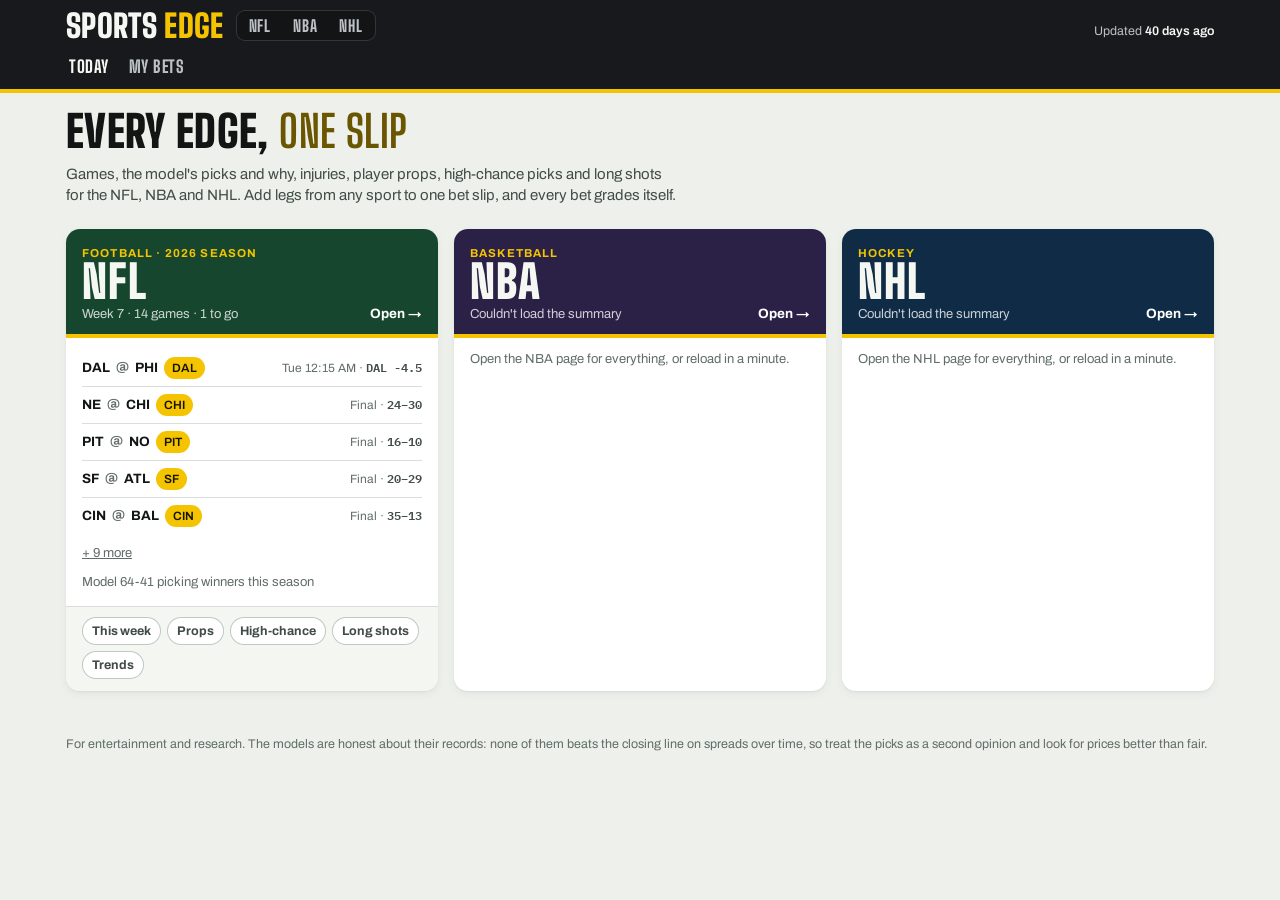
==== commit dcf06ff5: "Sports Edge: home page, NFL moved to /nfl/, one bet slip shared across sports The NFL page now loads" ====
--- a/site/index.html
+++ b/site/index.html
@@ -1,3217 +1,58 @@
 <!doctype html>
-<html lang="en">
+<html lang="en" data-sport="home">
 <head>
 <meta charset="utf-8">
 <meta name="viewport" content="width=device-width,initial-scale=1,viewport-fit=cover">
-<meta name="description" content="NFL matchups, injuries, 2+ week trends, prop projections and a pick tracker, refreshed every 30 minutes.">
-<title>NFL Edge</title>
+<meta name="description" content="Sports Edge: NFL, NBA and NHL games, model picks, injuries, player props, high-chance picks and long shots, with one bet slip that grades itself. Refreshed every 30 minutes.">
+<title>Sports Edge</title>
+<script>
+/* links from the NFL-only days (…/NFL-EDGE/#hc) go to the same section on the NFL page */
+(function(){ var h = location.hash.replace('#', ''); if (['week', 'props', 'model', 'hc', 'ls', 'trends', 'tips', 'matters', 'teams'].indexOf(h) >= 0) location.replace('nfl/#' + h); })();
+</script>
+<link rel="icon" href="data:image/svg+xml,%3Csvg xmlns=%22http://www.w3.org/2000/svg%22 viewBox=%220 0 64 64%22%3E%3Crect width=%2264%22 height=%2264%22 rx=%2214%22 fill=%22%2317191C%22/%3E%3Crect x=%2210%22 y=%2238%22 width=%2244%22 height=%228%22 rx=%222%22 fill=%22%23F4C400%22/%3E%3Cpath d=%22M14 30 L28 18 L38 26 L50 14%22 stroke=%22%23fff%22 stroke-width=%226%22 fill=%22none%22 stroke-linecap=%22round%22 stroke-linejoin=%22round%22/%3E%3C/svg%3E">
 <link rel="preconnect" href="https://fonts.googleapis.com">
 <link rel="preconnect" href="https://fonts.gstatic.com" crossorigin>
 <link rel="stylesheet" href="https://fonts.googleapis.com/css2?family=Archivo:wght@400;500;600;700;800&family=Big+Shoulders+Display:wght@700;800;900&family=IBM+Plex+Mono:wght@400;500;600&display=swap">
-<style>
-:root{padding-top:env(safe-area-inset-top);padding-bottom:env(safe-area-inset-bottom)}
-body{margin:0}
-img{max-width:100%}
-[hidden]{display:none!important}
-/* Layout: broadcast score bar in turf green with the yellow first-down stripe under it; white stat sheets below.
-   Game cards sit in a two-up grid that stacks to one column on phones. The yellow stripe marks the betting line and model picks. */
-:root{
-  --bg:#EDF0EB; --panel:#FFFFFF; --panel-2:#F4F6F2; --ink:#111513; --ink-2:#424C46; --ink-3:#616D66;
-  --rule:#D8DED8; --rule-2:#BFC8C1;
-  --turf:#17462F; --turf-2:#21583C; --on-turf:#F4F7F2; --on-turf-2:#BCD0C2;
-  --stripe:#F4C400; --stripe-ink:#6A5500; --on-stripe:#161300; --stripe-bg:#FFF5C7;
-  --win:#16804A; --loss:#C2372C; --push:#76817B; --warn:#A86300; --info:#285DC0;
-  --win-bg:#E2F2E8; --loss-bg:#FAE6E3; --warn-bg:#FBEFD9; --info-bg:#E4ECFA; --muted-bg:#ECEFEA;
-  --spark-fill:rgba(17,21,19,.07);
-  --shadow:0 1px 2px rgba(17,21,19,.05),0 3px 10px rgba(17,21,19,.05);
-  --f-display:"Big Shoulders Display","Arial Narrow","Roboto Condensed",sans-serif;
-  --f-body:"Archivo",system-ui,-apple-system,"Segoe UI",Roboto,sans-serif;
-  --f-mono:"IBM Plex Mono",ui-monospace,SFMono-Regular,Menlo,Consolas,monospace;
-}
-@media (prefers-color-scheme: dark){
-  :root:not([data-theme="light"]){
-    --bg:#0B100E; --panel:#131A17; --panel-2:#18211D; --ink:#EAF0EC; --ink-2:#AEB9B3; --ink-3:#7F8C85;
-    --rule:#24302A; --rule-2:#34443C;
-    --turf:#0E2A1C; --turf-2:#163A27; --on-turf:#EEF4EF; --on-turf-2:#9FB8A8;
-    --stripe:#FFD21A; --stripe-ink:#FFD21A; --on-stripe:#161300; --stripe-bg:#2E2808;
-    --win:#3DC17A; --loss:#F0695C; --push:#929D97; --warn:#F2A63A; --info:#86ACFF;
-    --win-bg:#11301F; --loss-bg:#3A1A17; --warn-bg:#33260F; --info-bg:#162440; --muted-bg:#1C2622;
-    --spark-fill:rgba(234,240,236,.08);
-    --shadow:0 1px 2px rgba(0,0,0,.45),0 3px 12px rgba(0,0,0,.25);
-    color-scheme:dark;
-  }
-}
-:root[data-theme="dark"]{
-  --bg:#0B100E; --panel:#131A17; --panel-2:#18211D; --ink:#EAF0EC; --ink-2:#AEB9B3; --ink-3:#7F8C85;
-  --rule:#24302A; --rule-2:#34443C;
-  --turf:#0E2A1C; --turf-2:#163A27; --on-turf:#EEF4EF; --on-turf-2:#9FB8A8;
-  --stripe:#FFD21A; --stripe-ink:#FFD21A; --on-stripe:#161300; --stripe-bg:#2E2808;
-  --win:#3DC17A; --loss:#F0695C; --push:#929D97; --warn:#F2A63A; --info:#86ACFF;
-  --win-bg:#11301F; --loss-bg:#3A1A17; --warn-bg:#33260F; --info-bg:#162440; --muted-bg:#1C2622;
-  --spark-fill:rgba(234,240,236,.08);
-  --shadow:0 1px 2px rgba(0,0,0,.45),0 3px 12px rgba(0,0,0,.25);
-  color-scheme:dark;
-}
-*{box-sizing:border-box}
-body{background:var(--bg);color:var(--ink);font-family:var(--f-body);font-size:15px;line-height:1.45;-webkit-font-smoothing:antialiased}
-button,input,select,textarea{font:inherit;color:inherit}
-a{color:var(--info)}
-:focus-visible{outline:2px solid var(--info);outline-offset:2px;border-radius:4px}
-.num,.tab-num{font-variant-numeric:tabular-nums}
-.mono{font-family:var(--f-mono)}
-h1,h2,h3{text-wrap:balance;margin:0}
-
-/* ---------- score bar ---------- */
-.bar{position:sticky;top:env(safe-area-inset-top,0px);z-index:20;background-color:var(--turf);
-  background-image:repeating-linear-gradient(90deg,transparent 0 calc(10% - 2px),rgba(255,255,255,.06) calc(10% - 2px) 10%);
-  color:var(--on-turf);box-shadow:0 4px 0 var(--stripe)}
-.bar-in{max-width:1180px;margin:0 auto;padding-inline:16px;padding-block:10px 0;display:flex;flex-direction:column;gap:6px}
-.brand-row{display:flex;align-items:flex-end;justify-content:space-between;gap:12px;flex-wrap:wrap}
-.brand{font-family:var(--f-display);font-weight:900;font-size:32px;line-height:.9;letter-spacing:.01em;text-transform:uppercase}
-.brand b{color:var(--stripe);font-weight:900}
-.brand-meta{display:flex;gap:14px;flex-wrap:wrap;font-size:12.5px;color:var(--on-turf-2)}
-.brand-meta strong{color:var(--on-turf);font-weight:600}
-.tabs{display:flex;gap:2px;overflow-x:auto;scrollbar-width:none;margin-inline:-6px}
-.tabs::-webkit-scrollbar{display:none}
-.tab{appearance:none;background:none;border:0;cursor:pointer;color:var(--on-turf-2);font-family:var(--f-display);font-weight:800;
-  font-size:17px;letter-spacing:.03em;text-transform:uppercase;padding:8px 9px 10px;white-space:nowrap;border-bottom:4px solid transparent;margin-bottom:-4px}
-.tabs{flex-wrap:nowrap;-webkit-overflow-scrolling:touch}
-.tabs.fr{-webkit-mask-image:linear-gradient(90deg,#000 calc(100% - 48px),transparent);mask-image:linear-gradient(90deg,#000 calc(100% - 48px),transparent)}
-.tabs.fl{-webkit-mask-image:linear-gradient(90deg,transparent,#000 48px);mask-image:linear-gradient(90deg,transparent,#000 48px)}
-.tabs.fl.fr{-webkit-mask-image:linear-gradient(90deg,transparent,#000 48px,#000 calc(100% - 48px),transparent);mask-image:linear-gradient(90deg,transparent,#000 48px,#000 calc(100% - 48px),transparent)}
-.brand-meta{margin-left:auto}
-.navbtn{appearance:none;border:0;cursor:pointer;background:rgba(255,255,255,.1);color:var(--on-turf);border-radius:8px;padding:5px 10px;font-weight:700;font-size:13px;
-  box-shadow:inset 0 0 0 1px rgba(255,255,255,.16);white-space:nowrap;align-self:center}
-.navbtn:hover{background:rgba(255,255,255,.18)}
-.navsheet{width:min(640px,calc(100% - 24px))}
-.navgrid{display:grid;grid-template-columns:repeat(2,minmax(0,1fr));gap:8px}
-.navitem{appearance:none;border:0;cursor:pointer;text-align:left;background:var(--panel-2);color:var(--ink);border-radius:10px;padding:10px 12px;display:flex;flex-direction:column;gap:2px;
-  box-shadow:inset 0 0 0 1px var(--rule)}
-.navitem b{font-family:var(--f-display);font-weight:800;font-size:17px;letter-spacing:.03em;text-transform:uppercase}
-.navitem span{font-size:12.5px;color:var(--ink-3);line-height:1.35}
-.navitem:hover{box-shadow:inset 0 0 0 1px var(--ink-3)}
-.navitem.on{background:var(--stripe-bg);box-shadow:inset 0 0 0 2px var(--stripe)}
-@media (max-width:620px){
-  .bar-in{padding-block:8px 0;gap:2px}
-  .brand{font-size:24px}
-  .brand-row{align-items:center}
-  .brand-meta{gap:8px;font-size:11.5px}
-  .brand-meta #m-week{display:none}
-  .brand-row{flex-wrap:nowrap}
-  .brand{font-size:22px}
-  .tabs{gap:0;margin-bottom:0}
-  .tab{font-size:15px;padding:6px 8px 7px;border-bottom-width:3px;margin-bottom:0;letter-spacing:.02em}
-  .navgrid{grid-template-columns:1fr}
-  .xs-hide{display:none}
-  .tab[aria-selected="true"]{border-bottom-color:var(--stripe)}
-  .h2{font-size:23px}
-}
-.tab:hover{color:var(--on-turf)}
-.tab[aria-selected="true"]{color:var(--on-turf);border-bottom-color:var(--on-turf)}
-.tab .cnt{font-family:var(--f-mono);font-size:11px;font-weight:600;vertical-align:3px;margin-left:4px;color:var(--stripe)}
-
-main{max-width:1180px;margin:0 auto;padding-inline:16px;padding-block:22px 64px}
-.view{display:flex;flex-direction:column;gap:22px}
-.sec-head{display:flex;align-items:baseline;justify-content:space-between;gap:12px;flex-wrap:wrap}
-.h2{font-family:var(--f-display);font-weight:800;font-size:26px;letter-spacing:.01em;text-transform:uppercase;line-height:1}
-.h3{font-family:var(--f-display);font-weight:800;font-size:19px;letter-spacing:.02em;text-transform:uppercase;line-height:1.1}
-.lede{color:var(--ink-2);max-width:68ch;margin:6px 0 0}
-.small{font-size:13px;color:var(--ink-3)}
-.label{font-size:11px;font-weight:700;letter-spacing:.08em;text-transform:uppercase;color:var(--ink-3)}
-
-/* ---------- chips, pills ---------- */
-.tm{display:inline-flex;align-items:center;justify-content:center;min-width:40px;height:24px;padding:0 6px;border-radius:5px;
-  background:var(--c1);color:var(--c2);font-family:var(--f-display);font-weight:900;font-size:15px;letter-spacing:.04em;
-  box-shadow:inset 0 0 0 1px rgba(255,255,255,.14)}
-.tm.sm{min-width:34px;height:20px;font-size:13px}
-.pill{display:inline-flex;align-items:center;gap:5px;font-size:12px;font-weight:600;line-height:1;padding:5px 8px;border-radius:999px;
-  background:var(--muted-bg);color:var(--ink-2);white-space:nowrap}
-.pill.win{background:var(--win-bg);color:var(--win)} .pill.loss{background:var(--loss-bg);color:var(--loss)}
-.pill.warn{background:var(--warn-bg);color:var(--warn)} .pill.info{background:var(--info-bg);color:var(--info)}
-.pill.stripe{background:var(--stripe);color:var(--on-stripe)}
-.pill.ghost{background:transparent;box-shadow:inset 0 0 0 1px var(--rule-2)}
-.dot{width:8px;height:8px;border-radius:50%;display:inline-block;background:currentColor}
-.res{display:inline-flex;gap:3px;vertical-align:-1px}
-.res i{width:9px;height:9px;border-radius:2px;display:inline-block}
-.res i.W,.res i.O{background:var(--win)} .res i.L,.res i.U{background:var(--loss)} .res i.T,.res i.P{background:var(--push)}
-.res i.n{background:transparent;box-shadow:inset 0 0 0 1px var(--rule-2)}
-
-.btn{appearance:none;border:0;cursor:pointer;border-radius:7px;font-weight:700;font-size:13.5px;padding:8px 12px;
-  background:var(--panel);color:var(--ink);box-shadow:inset 0 0 0 1px var(--rule-2)}
-.btn:hover{box-shadow:inset 0 0 0 1px var(--ink-3)}
-.btn.primary{background:var(--ink);color:var(--panel);box-shadow:none}
-.btn.primary:hover{opacity:.9}
-.btn.stripe{background:var(--stripe);color:var(--on-stripe);box-shadow:none}
-.btn.tiny{font-size:12px;padding:5px 8px;border-radius:6px}
-.btn.link{background:none;box-shadow:none;padding:4px 0;color:var(--info);font-weight:600}
-.seg{display:inline-flex;flex-wrap:wrap;gap:6px}
-.seg button{appearance:none;cursor:pointer;border:0;border-radius:999px;padding:6px 11px;font-size:13px;font-weight:600;
-  background:var(--panel);color:var(--ink-2);box-shadow:inset 0 0 0 1px var(--rule-2)}
-.seg button[aria-pressed="true"]{background:var(--ink);color:var(--panel);box-shadow:none}
-.star{appearance:none;background:none;border:0;cursor:pointer;font-size:16px;line-height:1;padding:2px 4px;color:var(--rule-2)}
-.star[aria-pressed="true"]{color:var(--stripe-ink)}
-select,input[type="number"],input[type="text"],textarea{background:var(--panel);border:1px solid var(--rule-2);border-radius:7px;padding:7px 9px;min-width:0}
-select:focus,input:focus,textarea:focus{outline:2px solid var(--info);outline-offset:0;border-color:transparent}
-
-/* ---------- my teams strip ---------- */
-.glance{display:grid;grid-template-columns:repeat(auto-fit,minmax(min(100%,250px),1fr));gap:12px}
-.gl{background:var(--panel);border-radius:10px;box-shadow:var(--shadow);padding:12px 14px;display:flex;flex-direction:column;gap:6px;min-width:0}
-.gl .big{font-family:var(--f-display);font-weight:900;font-size:30px;line-height:1}
-.gl .t{display:flex;align-items:center;gap:8px;flex-wrap:wrap}
-
-/* ---------- game cards ---------- */
-.toolbar{display:flex;align-items:center;justify-content:space-between;gap:10px;flex-wrap:wrap}
-.games{display:grid;grid-template-columns:repeat(auto-fill,minmax(min(100%,540px),1fr));gap:16px;align-items:start}
-.game{background:var(--panel);border-radius:12px;box-shadow:var(--shadow);overflow:hidden;min-width:0;display:flex;flex-direction:column}
-.g-head{display:flex;align-items:center;justify-content:space-between;gap:8px;padding:10px 14px;border-bottom:1px solid var(--rule);flex-wrap:wrap}
-.g-when{font-weight:700;font-size:13px}
-.g-where{font-size:12px;color:var(--ink-3)}
-.g-flags{display:flex;gap:5px;flex-wrap:wrap}
-.g-body{padding:12px 14px 14px;display:flex;flex-direction:column;gap:12px}
-.trow{display:grid;grid-template-columns:auto 1fr auto;align-items:center;gap:10px}
-.trow + .trow{margin-top:8px}
-.tname{min-width:0}
-.tname .n{font-weight:700;font-size:16px;display:flex;gap:8px;align-items:baseline;flex-wrap:wrap}
-.tname .n .rec{font-family:var(--f-display);font-weight:800;font-size:19px;letter-spacing:.02em}
-.tname .meta{font-size:12px;color:var(--ink-3);display:flex;gap:10px;flex-wrap:wrap;align-items:center}
-/* sportsbook odds grid on each game card: spread, total, moneyline per team; a pressed button is in the slip */
-.obs{display:grid;grid-template-columns:repeat(3,minmax(64px,72px));gap:5px}
-.obh{display:grid;grid-template-columns:1fr repeat(3,minmax(64px,72px));gap:5px;margin-bottom:4px;font-size:10.5px;font-weight:700;letter-spacing:.06em;text-transform:uppercase;color:var(--ink-3);text-align:center}
-.ob{appearance:none;border:0;cursor:pointer;background:var(--panel-2);box-shadow:inset 0 0 0 1px var(--rule-2);border-radius:8px;padding:5px 4px;display:flex;flex-direction:column;align-items:center;gap:1px;min-width:0;line-height:1;color:var(--ink)}
-.ob .ob-m{font-family:var(--f-display);font-weight:900;font-size:17px;letter-spacing:.02em}
-.ob .ob-s{font-family:var(--f-mono);font-size:10.5px;color:var(--ink-3)}
-.ob:hover{box-shadow:inset 0 0 0 1px var(--ink-3)}
-.ob[aria-pressed="true"]{background:var(--stripe);color:var(--on-stripe);box-shadow:none}
-.ob[aria-pressed="true"] .ob-s{color:var(--on-stripe)}
-.ob.off{cursor:default;box-shadow:inset 0 0 0 1px var(--rule);color:var(--ink-3)}
-.slipb.on{background:var(--stripe);color:var(--on-stripe);box-shadow:none}
-.score{font-family:var(--f-display);font-weight:900;font-size:30px;line-height:1}
-.score.lost{color:var(--ink-3)}
-
-.wp{display:flex;flex-direction:column;gap:5px}
-.wp-labels{display:flex;justify-content:space-between;gap:8px;font-size:12px;font-weight:600;color:var(--ink-2)}
-@media (max-width:620px){.wp-mid{display:none}}
-.wp-track{position:relative;height:12px;border-radius:3px;overflow:visible;display:flex;background:var(--muted-bg)}
-.wp-track span{height:100%}
-.wp-track span:first-child{border-radius:3px 0 0 3px} .wp-track span:last-child{border-radius:0 3px 3px 0}
-.wp-mkt{position:absolute;top:-4px;bottom:-4px;width:4px;margin-left:-2px;background:var(--stripe);border-radius:1px;box-shadow:0 0 0 1px var(--panel)}
-.model-line{display:flex;align-items:center;justify-content:space-between;gap:8px;flex-wrap:wrap;font-size:13px;color:var(--ink-2)}
-.model-line b{color:var(--ink)}
-.mrow{display:grid;grid-template-columns:repeat(4,minmax(0,1fr));gap:6px}
-.mrow .mc{background:var(--panel-2);border-radius:8px;padding:7px 9px;min-width:0}
-.mrow .mc .k{font-size:10.5px;font-weight:700;letter-spacing:.07em;text-transform:uppercase;color:var(--ink-3);white-space:nowrap}
-.mrow .mc .v{font-family:var(--f-display);font-weight:900;font-size:21px;line-height:1.1;margin-top:2px;white-space:nowrap}
-.mrow .mc .s{font-size:11.5px;color:var(--ink-3);white-space:nowrap;overflow:hidden;text-overflow:ellipsis}
-.mrow .mc.pick{background:var(--stripe-bg);box-shadow:inset 0 0 0 1.5px var(--stripe)}
-.mrow .mc.pick .k{color:var(--stripe-ink)}
-.mrow .mc.won{background:var(--win-bg)} .mrow .mc.won .k{color:var(--win)}
-.mrow .mc.lost{background:var(--loss-bg)} .mrow .mc.lost .k{color:var(--loss)}
-@media (max-width:620px){ .mrow{grid-template-columns:repeat(2,minmax(0,1fr))} }
-.edges{display:grid;grid-template-columns:repeat(auto-fit,minmax(min(100%,230px),1fr));gap:12px}
-.edge{background:var(--panel);border-radius:10px;box-shadow:var(--shadow);padding:12px 14px;display:flex;flex-direction:column;gap:4px;min-width:0;border-top:4px solid var(--stripe)}
-.edge .big{font-family:var(--f-display);font-weight:900;font-size:26px;line-height:1.05}
-.edge .d{font-size:13px;color:var(--ink-2)}
-.edge a{font-size:13px;font-weight:600;text-decoration:none;margin-top:2px}
-@media (max-width:620px){
-  .edges{display:flex;overflow-x:auto;scroll-snap-type:x mandatory;gap:10px;margin-inline:-16px;padding:2px 16px 6px;scrollbar-width:none}
-  .edges::-webkit-scrollbar{display:none}
-  .edge{flex:0 0 80%;scroll-snap-align:start}
-  .edge .big{font-size:22px}
-}
-.absent{display:flex;flex-wrap:wrap;gap:6px;align-items:center;font-size:12.5px;color:var(--ink-2);margin:4px 0 6px}
-.absent .pill{font-weight:600}
-.prow .c-line .btn{white-space:nowrap}
-.more{align-self:center}
-.pick-chip{display:inline-flex;align-items:center;gap:8px;background:var(--stripe);color:var(--on-stripe);border-radius:6px;padding:5px 9px;
-  font-weight:700;font-size:13px}
-.pick-chip .k{font-family:var(--f-display);font-weight:900;font-size:13px;letter-spacing:.06em;text-transform:uppercase;opacity:.8}
-.nopick{font-size:12.5px;color:var(--ink-3)}
-
-.tape{width:100%;border-collapse:collapse;font-size:13px}
-.tape th{font-size:11px;font-weight:700;letter-spacing:.06em;text-transform:uppercase;color:var(--ink-3);text-align:center;padding:0 4px 4px}
-.tape th:first-child{text-align:left}
-.tape td{padding:5px 4px;border-top:1px solid var(--rule);text-align:center;font-variant-numeric:tabular-nums}
-.tape td:first-child{text-align:left;color:var(--ink-2)}
-.rk{font-family:var(--f-mono);font-size:12px;font-weight:600;padding:2px 5px;border-radius:4px;color:var(--ink-2)}
-.rk.good{background:var(--win-bg);color:var(--win)} .rk.bad{background:var(--loss-bg);color:var(--loss)}
-.tape .better{font-weight:700;color:var(--ink)}
-.tape .v{color:var(--ink-3);font-size:12px;margin-right:4px}
-
-.g-chips{display:flex;flex-wrap:wrap;gap:6px}
-.g-chips .pill{white-space:normal;line-height:1.25}
-.g-more{appearance:none;border:0;border-top:1px solid var(--rule);background:var(--panel-2);cursor:pointer;width:100%;padding:10px 14px;
-  font-weight:700;font-size:13px;color:var(--ink-2);display:flex;justify-content:space-between;align-items:center}
-.g-more:hover{color:var(--ink)}
-.g-detail{border-top:1px solid var(--rule);padding:12px 14px 16px;display:flex;flex-direction:column;gap:12px;background:var(--panel)}
-.twocol{display:grid;grid-template-columns:repeat(auto-fit,minmax(min(100%,230px),1fr));gap:14px}
-.inj{display:flex;flex-direction:column;gap:2px;padding:7px 0;border-top:1px solid var(--rule)}
-.inj:first-of-type{border-top:0}
-.inj .top{display:flex;justify-content:space-between;gap:8px;align-items:center}
-.inj .who{font-weight:650;font-size:13.5px;min-width:0}
-.inj .who small{font-weight:500;color:var(--ink-3)}
-.inj .ol{font-size:12.5px;color:var(--ink-2)}
-.inj .x{font-size:12px;font-weight:600;text-decoration:none;white-space:nowrap}
-.inj-next{font-size:12.5px;color:var(--ink-2);margin:-2px 0 4px}
-.inj-when{color:var(--ink-3);white-space:nowrap}
-.lvl-out,.lvl-ir{background:var(--loss-bg);color:var(--loss)} .lvl-doubt,.lvl-risk{background:var(--warn-bg);color:var(--warn)}
-.lvl-gtd{background:var(--info-bg);color:var(--info)} .lvl-likely,.lvl-ok{background:var(--win-bg);color:var(--win)}
-
-.plist{display:flex;flex-direction:column}
-.prow{display:grid;grid-template-columns:minmax(0,1.3fr) minmax(0,1fr) minmax(0,1.25fr) auto;gap:10px;align-items:center;padding:9px 0;border-top:1px solid var(--rule)}
-.prow:first-child{border-top:0}
-.prow .pn{font-weight:650;font-size:13.5px;display:flex;gap:6px;align-items:center;flex-wrap:wrap}
-.prow .ps{font-size:12px;color:var(--ink-3)}
-.proj{font-family:var(--f-display);font-weight:900;font-size:21px;line-height:1}
-.proj small{font-family:var(--f-body);font-weight:600;font-size:11px;color:var(--ink-3);letter-spacing:.04em;text-transform:uppercase;margin-left:3px}
-.oc{display:flex;align-items:center;gap:6px;flex-wrap:wrap}
-.oc input{width:76px}
-.oc .out{font-size:12.5px;font-weight:700;min-width:84px}
-.team-sub{display:flex;align-items:center;gap:8px;margin:6px 0 2px}
-@media (max-width:620px){
-  .prow{grid-template-columns:1fr auto;row-gap:6px}
-  .prow .c-avg{grid-column:1/-1}
-  .prow .c-line{grid-column:1/-1}
-  .prow .c-pick{display:none}
-  .prow .c-line .btn{display:inline-flex;margin-left:auto}
-}
-@media (min-width:621px){ .prow .c-line .btn{display:none} }
-
-/* ---------- trends ---------- */
-.trend-list{display:flex;flex-direction:column;background:var(--panel);border-radius:12px;box-shadow:var(--shadow);overflow:hidden}
-.tr{display:grid;grid-template-columns:auto minmax(0,1fr) auto;gap:12px;align-items:center;padding:11px 14px;border-top:1px solid var(--rule)}
-.tr:first-child{border-top:0}
-.tr .tt{font-weight:650;font-size:14px}
-.tr .td{font-size:12.5px;color:var(--ink-2)}
-.tr .tc{font-size:12px;color:var(--ink-3)}
-.tr .side{display:flex;flex-direction:column;align-items:flex-end;gap:4px}
-.wk{font-family:var(--f-display);font-weight:900;font-size:15px;letter-spacing:.03em;padding:3px 7px;border-radius:5px;background:var(--ink);color:var(--panel);white-space:nowrap}
-.spark{display:block;overflow:visible}
-.spark-area{fill:var(--spark-fill)} .spark-line{fill:none;stroke:var(--ink-2);stroke-width:1.7;stroke-linejoin:round;stroke-linecap:round}
-.spark-base{stroke:var(--ink-3);stroke-width:1;stroke-dasharray:3 3} .spark-end{fill:var(--ink)}
-.up .spark-line{stroke:var(--win)} .up .spark-end{fill:var(--win)} .down .spark-line{stroke:var(--loss)} .down .spark-end{fill:var(--loss)}
-.carry{font-size:12px;font-weight:600}
-.carry.sticky{color:var(--win)} .carry.noise{color:var(--ink-3)}
-.lg-grid{display:grid;grid-template-columns:repeat(auto-fill,minmax(min(100%,260px),1fr));gap:12px}
-.lg{background:var(--panel);border-radius:10px;box-shadow:var(--shadow);padding:12px 14px;display:flex;flex-direction:column;gap:6px;min-width:0}
-.lg .v{font-family:var(--f-display);font-weight:900;font-size:26px;line-height:1}
-.lg.on{box-shadow:var(--shadow),inset 0 0 0 2px var(--stripe)}
-.filters{display:flex;gap:8px;flex-wrap:wrap;align-items:center}
-.callout{background:var(--panel);border-radius:12px;box-shadow:var(--shadow);padding:14px 16px;display:flex;flex-direction:column;gap:8px}
-.callout p{margin:0;max-width:75ch}
-
-/* ---------- picks ---------- */
-.tiles{display:grid;grid-template-columns:repeat(auto-fit,minmax(min(100%,150px),1fr));gap:12px}
-.tile{background:var(--panel);border-radius:10px;box-shadow:var(--shadow);padding:12px 14px;min-width:0}
-.tile .v{font-family:var(--f-display);font-weight:900;font-size:34px;line-height:1;margin-top:4px}
-.tile .v.pos{color:var(--win)} .tile .v.neg{color:var(--loss)}
-.tbl-wrap{background:var(--panel);border-radius:12px;box-shadow:var(--shadow);overflow-x:auto}
-table.grid{width:100%;border-collapse:collapse;font-size:13.5px;font-variant-numeric:tabular-nums}
-table.grid th{text-align:left;font-size:11px;font-weight:700;letter-spacing:.06em;text-transform:uppercase;color:var(--ink-3);padding:10px 12px;border-bottom:1px solid var(--rule);white-space:nowrap}
-table.grid td{padding:9px 12px;border-top:1px solid var(--rule);white-space:nowrap}
-table.grid tr:first-child td{border-top:0}
-table.grid th.r,table.grid td.r{text-align:right}
-th.sortable{cursor:pointer;user-select:none}
-th.sortable[aria-sort="ascending"]::after{content:" \25B2";font-size:9px} th.sortable[aria-sort="descending"]::after{content:" \25BC";font-size:9px}
-.wbar{height:8px;border-radius:2px;background:var(--muted-bg);min-width:80px;position:relative;overflow:hidden}
-.wbar span{position:absolute;left:0;top:0;bottom:0;background:var(--ink-2)}
-.wbar i{position:absolute;top:-2px;bottom:-2px;left:52.4%;width:2px;background:var(--stripe)}
-.pk{display:grid;grid-template-columns:auto minmax(0,1fr) auto;gap:12px;align-items:center;padding:11px 14px;border-top:1px solid var(--rule)}
-.pk:first-child{border-top:0}
-.pk .d{font-weight:650}
-.pk .m{font-size:12.5px;color:var(--ink-3)}
-.pk .acts{display:flex;gap:6px;align-items:center;flex-wrap:wrap;justify-content:flex-end}
-.rp{font-family:var(--f-display);font-weight:900;font-size:15px;width:32px;height:28px;display:inline-flex;align-items:center;justify-content:center;border-radius:6px}
-.rp.W{background:var(--win);color:var(--panel)} .rp.L{background:var(--loss);color:var(--panel)} .rp.P,.rp.V{background:var(--push);color:var(--panel)}
-.rp.pending{background:var(--muted-bg);color:var(--ink-3);font-size:12px}
-.empty{background:var(--panel);border-radius:12px;box-shadow:var(--shadow);padding:22px 18px;display:flex;flex-direction:column;gap:8px;align-items:flex-start}
-.note{font-size:12.5px;color:var(--ink-3)}
-
-/* ---------- sheet (pick form) ---------- */
-.scrim{position:fixed;inset:0;background:rgba(5,8,7,.45);z-index:40}
-.sheet{position:fixed;z-index:41;left:50%;top:50%;transform:translate(-50%,-50%);width:min(560px,calc(100% - 24px));max-height:calc(100% - 32px);overflow:auto;
-  background:var(--panel);border-radius:14px;box-shadow:0 20px 60px rgba(0,0,0,.35);padding:18px;display:flex;flex-direction:column;gap:12px}
-.form{display:grid;grid-template-columns:1fr 1fr;gap:10px}
-.form .f{display:flex;flex-direction:column;gap:4px;min-width:0}
-.form .f.full{grid-column:1/-1}
-.form label{font-size:12px;font-weight:700;color:var(--ink-2)}
-.form .hint{font-size:12px;color:var(--ink-3)}
-.sheet-actions{display:flex;justify-content:space-between;gap:8px;flex-wrap:wrap;align-items:center}
-.toast{position:fixed;left:50%;bottom:calc(18px + env(safe-area-inset-bottom,0px));transform:translateX(-50%);background:var(--ink);color:var(--panel);
-  padding:9px 14px;border-radius:8px;font-weight:600;font-size:13.5px;z-index:60;box-shadow:var(--shadow)}
-
-/* ---------- what matters ---------- */
-.bars{display:flex;flex-direction:column;background:var(--panel);border-radius:12px;box-shadow:var(--shadow);padding:6px 0}
-.br{display:grid;grid-template-columns:minmax(0,15em) minmax(0,1fr) 4.5em;gap:12px;align-items:center;padding:7px 14px}
-.br .l{font-size:13.5px;min-width:0}
-.br .l small{display:block;font-size:11.5px;color:var(--ink-3)}
-.br .track{height:14px;background:var(--muted-bg);border-radius:3px;position:relative;overflow:hidden}
-.br .track span{position:absolute;left:0;top:0;bottom:0;background:var(--rule-2)}
-.br.top .track span{background:var(--stripe)}
-.br.top .l{font-weight:700}
-.br .val{font-family:var(--f-mono);font-size:12.5px;text-align:right}
-.br .rank{font-family:var(--f-display);font-weight:900;font-size:15px;margin-right:6px;color:var(--ink-3)}
-.br.top .rank{color:var(--ink)}
-.axis{display:grid;grid-template-columns:minmax(0,15em) minmax(0,1fr) 4.5em;gap:12px;padding:2px 14px 8px;font-size:11px;color:var(--ink-3)}
-.axis .ticks{display:flex;justify-content:space-between;font-family:var(--f-mono)}
-@media (max-width:620px){ .br,.axis{grid-template-columns:minmax(0,9.5em) minmax(0,1fr) 3.6em;gap:8px} }
-.facts{display:grid;grid-template-columns:repeat(auto-fit,minmax(min(100%,240px),1fr));gap:12px}
-.fact{background:var(--panel);border-radius:10px;box-shadow:var(--shadow);padding:14px;display:flex;flex-direction:column;gap:4px}
-.fact .v{font-family:var(--f-display);font-weight:900;font-size:32px;line-height:1}
-.fact p{margin:0;font-size:13px;color:var(--ink-2)}
-ul.plain{margin:0;padding-left:18px;color:var(--ink-2)}
-ul.plain li{margin:3px 0}
-.hc-grid{display:grid;grid-template-columns:repeat(auto-fill,minmax(min(100%,340px),1fr));gap:14px;align-items:start}
-.hc{background:var(--panel);border-radius:12px;box-shadow:var(--shadow);padding:14px;display:flex;flex-direction:column;gap:10px;min-width:0}
-.hc.sel{box-shadow:var(--shadow),inset 0 0 0 2px var(--stripe)}
-.hc-top{display:grid;grid-template-columns:auto minmax(0,1fr);gap:12px;align-items:center}
-.hc-p{display:flex;flex-direction:column;line-height:1;gap:2px}
-.hc-p .big{font-family:var(--f-display);font-weight:900;font-size:40px}
-.hc-label{font-weight:700;font-size:15.5px;line-height:1.25}
-.hc-meter{height:6px;border-radius:3px;background:var(--muted-bg);overflow:hidden}
-.hc-meter span{display:block;height:100%;background:var(--win)}
-.hc-stats{display:flex;flex-wrap:wrap;gap:6px}
-.hc-why{margin:0;font-size:13.5px;color:var(--ink-2)}
-.hc-acts{display:flex;justify-content:space-between;align-items:center;gap:8px;flex-wrap:wrap;border-top:1px solid var(--rule);padding-top:10px}
-.hc-acts label{display:inline-flex;gap:6px;align-items:center;font-size:13px;font-weight:600;cursor:pointer}
-/* bet slip: floating button, sheet, legs, summary */
-.slip-fab{position:fixed;right:16px;bottom:calc(16px + env(safe-area-inset-bottom,0px));z-index:35;appearance:none;border:0;cursor:pointer;background:var(--ink);color:var(--panel);border-radius:999px;padding:10px 16px 10px 10px;
-  display:flex;align-items:center;gap:9px;font-weight:700;font-size:14px;box-shadow:0 6px 24px rgba(0,0,0,.28)}
-.slip-fab .sf-n{background:var(--stripe);color:var(--on-stripe);border-radius:999px;min-width:26px;height:26px;display:inline-flex;align-items:center;justify-content:center;font-family:var(--f-display);font-weight:900;font-size:16px}
-.slip-fab .sf-o{font-family:var(--f-mono);font-size:12.5px;opacity:.85}
-.slip-fab .sf-o:empty{display:none}
-.slip-sheet{width:min(600px,calc(100% - 24px));gap:12px}
-.slip-mode{align-self:flex-start}
-.sl-list{display:flex;flex-direction:column;gap:8px}
-.sl{background:var(--panel-2);border-radius:10px;padding:10px 12px;display:flex;flex-direction:column;gap:8px;box-shadow:inset 0 0 0 1px var(--rule)}
-.sl-top{display:flex;justify-content:space-between;gap:8px;align-items:flex-start}
-.sl-n{font-weight:700;font-size:15px;line-height:1.25}
-.sl-x{appearance:none;border:0;background:none;cursor:pointer;font-size:20px;line-height:1;color:var(--ink-3);padding:0 2px}
-.sl-x:hover{color:var(--loss)}
-.sl-row{display:flex;flex-wrap:wrap;gap:8px 10px;align-items:flex-end}
-.sl-row .f{display:flex;flex-direction:column;gap:3px;min-width:0}
-.sl-row .f .stp input{width:78px}
-.sl-row .seg{align-self:flex-end}
-.sl-fair{font-size:12.5px;color:var(--ink-2)}
-.sl-fair .ev{display:inline}
-.slip-sum{background:var(--panel-2);border-radius:10px;padding:12px;display:flex;flex-direction:column;gap:8px;box-shadow:inset 0 0 0 1px var(--rule)}
-.ss-row{display:flex;justify-content:space-between;align-items:baseline;gap:10px;font-weight:700}
-.ss-row .big{font-family:var(--f-display);font-weight:900;font-size:30px;line-height:1}
-.ss-in{display:flex;flex-wrap:wrap;gap:8px 14px;align-items:flex-end}
-.ss-in .f{display:flex;flex-direction:column;gap:3px}
-.ss-in .f .stp input{width:84px}
-.ss-win{display:flex;flex-direction:column;gap:2px}
-.ss-win b{font-family:var(--f-display);font-weight:900;font-size:24px;line-height:1}
-.slip-fair{border-top:1px solid var(--rule);padding-top:8px;display:flex;flex-direction:column;gap:4px}
-.sf-m{display:flex;align-items:baseline;gap:8px;flex-wrap:wrap;font-size:13px;color:var(--ink-2)}
-.sf-m .big{font-family:var(--f-display);font-weight:900;font-size:28px;line-height:1;color:var(--ink)}
-.slip-fair .ev,.sl-fair .ev{font-size:13px;font-weight:700;color:var(--ink-3)} .slip-fair .ev.pos,.sl-fair .ev.pos{color:var(--win)} .slip-fair .ev.thin,.sl-fair .ev.thin{color:var(--warn)} .slip-fair .ev.neg,.sl-fair .ev.neg{color:var(--loss)}
-.clb-act{display:flex;align-items:center;gap:10px;flex-wrap:wrap}
-/* tickets */
-.tickets{display:grid;grid-template-columns:repeat(auto-fill,minmax(min(100%,380px),1fr));gap:12px;align-items:start}
-.tk{background:var(--panel);border-radius:12px;box-shadow:var(--shadow);overflow:hidden;min-width:0;border-left:5px solid var(--rule-2)}
-.tk.W{border-left-color:var(--win)} .tk.L{border-left-color:var(--loss)} .tk.P{border-left-color:var(--push)} .tk.open{border-left-color:var(--stripe)}
-.tk-h{display:flex;justify-content:space-between;gap:10px;align-items:flex-start;padding:12px 14px 8px}
-.tk-t{font-family:var(--f-display);font-weight:800;font-size:19px;letter-spacing:.02em;text-transform:uppercase;line-height:1.1;display:flex;gap:8px;align-items:center;flex-wrap:wrap}
-.tk-st{font-family:var(--f-body);font-size:11px;font-weight:700;letter-spacing:.06em;border-radius:999px;padding:3px 8px;background:var(--muted-bg);color:var(--ink-2)}
-.tk-st.W{background:var(--win-bg);color:var(--win)} .tk-st.L{background:var(--loss-bg);color:var(--loss)} .tk-st.P{background:var(--muted-bg);color:var(--push)} .tk-st.open{background:var(--stripe-bg);color:var(--stripe-ink)}
-.tk-amt{font-family:var(--f-display);font-weight:900;font-size:22px;line-height:1;white-space:nowrap;text-align:right}
-.tk-amt.pos{color:var(--win)} .tk-amt.neg{color:var(--loss)}
-.tk-legs{display:flex;flex-direction:column}
-.tk-leg{display:grid;grid-template-columns:auto minmax(0,1fr) auto;gap:10px;align-items:start;padding:8px 14px;border-top:1px solid var(--rule)}
-.tk-leg .dot{width:12px;height:12px;border-radius:50%;margin-top:4px;background:var(--rule-2);box-shadow:inset 0 0 0 2px var(--panel)}
-.tk-leg .dot.W{background:var(--win)} .tk-leg .dot.L{background:var(--loss)} .tk-leg .dot.P,.tk-leg .dot.V{background:var(--push)} .tk-leg .dot.open{background:var(--stripe)}
-.tk-ln{font-weight:700;font-size:14.5px;line-height:1.3}
-.tk-o{font-family:var(--f-mono);font-weight:600;font-size:12.5px;color:var(--ink-2);margin-left:4px}
-.tk-ls{font-size:12.5px;color:var(--ink-3);line-height:1.4}
-.tk-man{display:flex;gap:4px}
-.tk-f{display:flex;justify-content:space-between;gap:8px;align-items:center;flex-wrap:wrap;padding:8px 14px 10px;border-top:1px solid var(--rule);background:var(--panel-2)}
-.tk-f .acts{display:flex;gap:6px;flex-wrap:wrap;justify-content:flex-end}
-.parlay-bar{position:sticky;bottom:calc(10px + env(safe-area-inset-bottom,0px));z-index:15;background:var(--ink);color:var(--panel);border-radius:12px;
-  padding:12px 14px;display:flex;justify-content:space-between;align-items:center;gap:10px;flex-wrap:wrap;box-shadow:var(--shadow)}
-.parlay-bar .big{font-family:var(--f-display);font-weight:900;font-size:24px;line-height:1}
-.parlay-bar .btn{box-shadow:none}
-.ls .hc-meter span{background:var(--stripe)}
-.vchk{display:flex;flex-wrap:wrap;gap:8px 14px;align-items:center;background:var(--panel-2);border-radius:8px;padding:8px 10px}
-.vchk .fair{font-size:12.5px;color:var(--ink-2)}
-.vchk .fair b{font-family:var(--f-mono);font-weight:600;color:var(--ink)}
-.vchk label,.vchk .vlab{display:inline-flex;gap:6px;align-items:center;font-size:12.5px;font-weight:600;color:var(--ink-2)}
-.vchk input{width:80px;font-family:var(--f-mono);padding:5px 8px}
-.vchk .ev{font-size:12.5px;font-weight:700;color:var(--ink-3);flex:1 1 180px}
-.vchk .ev.pos{color:var(--win)} .vchk .ev.thin{color:var(--warn)} .vchk .ev.neg{color:var(--loss)}
-@media (max-width:620px){ table.grid.tight th, table.grid.tight td{padding:8px 8px} }
-.mk-head{display:flex;align-items:baseline;justify-content:space-between;gap:8px 14px;flex-wrap:wrap}
-.mk-head .small b{color:var(--ink-2)}
-/* ---------- +/− steppers ---------- */
-.stp{display:inline-flex;align-items:center;gap:4px}
-.stp input{width:76px;text-align:center}
-.stp-b{appearance:none;border:0;cursor:pointer;width:34px;height:34px;border-radius:7px;font-weight:800;font-size:18px;line-height:1;
-  background:var(--panel);color:var(--ink);box-shadow:inset 0 0 0 1px var(--rule-2);flex:0 0 auto;touch-action:manipulation}
-.stp-b:active{background:var(--muted-bg)}
-.stp-b.stp-f{width:auto;padding:0 8px;font-size:13px}
-.form .stp{display:flex} .form .stp input{flex:1 1 auto;width:auto;min-width:64px}
-@media (max-width:620px){ .form .f.stpf{grid-column:1/-1} }
-
-/* ---------- compact game rows (phones) ---------- */
-.g-sum{display:none}
-@media (max-width:620px){
-  .games{gap:8px}
-  .game:not(.open) > :not(.g-sum){display:none!important}
-  .g-sum{display:flex;flex-direction:column;gap:3px;appearance:none;border:0;background:var(--panel);cursor:pointer;width:100%;padding:10px 12px;text-align:left}
-  .game.open .g-sum{border-bottom:1px solid var(--rule);background:var(--panel-2)}
-  .g-sum .r1{display:flex;align-items:center;justify-content:space-between;gap:8px}
-  .g-sum .mu{display:flex;align-items:center;gap:6px;font-weight:700;font-size:14px;min-width:0}
-  .g-sum .mu .rc{font-family:var(--f-mono);font-size:11.5px;font-weight:500;color:var(--ink-3)}
-  .g-sum .rt{font-family:var(--f-display);font-weight:900;font-size:19px;line-height:1;white-space:nowrap}
-  .g-sum .r2{display:flex;align-items:center;gap:6px;font-size:12px;color:var(--ink-3);flex-wrap:wrap}
-  .g-sum .r2 .pk2{font-weight:700;color:var(--stripe-ink);background:var(--stripe-bg);border-radius:4px;padding:1px 5px}
-  .g-sum .chev{margin-left:auto;color:var(--ink-3);font-size:13px}
-  .g-sum .lv{color:var(--loss);font-weight:700}
-}
-
-
-/* ---------- trends hero and sub-tabs ---------- */
-.th{position:relative;overflow:hidden;border-radius:14px;color:var(--on-turf);padding:18px 18px 16px;background-color:var(--turf);
-  background-image:repeating-linear-gradient(90deg,transparent 0 calc(10% - 2px),rgba(255,255,255,.07) calc(10% - 2px) 10%),
-  radial-gradient(120% 90% at 100% 0%,rgba(244,196,0,.16),transparent 55%);box-shadow:var(--shadow),inset 0 -4px 0 var(--stripe)}
-.th-top{display:flex;justify-content:space-between;align-items:flex-end;gap:12px 24px;flex-wrap:wrap;position:relative;z-index:1}
-.th-k{font-size:11.5px;font-weight:700;letter-spacing:.1em;text-transform:uppercase;color:var(--stripe)}
-.th-h{font-family:var(--f-display);font-weight:900;font-size:44px;line-height:.9;text-transform:uppercase;letter-spacing:.01em}
-.th-p{margin:0;max-width:52ch;font-size:13.5px;color:var(--on-turf-2)}
-.th-tabs{display:grid;grid-template-columns:repeat(3,minmax(0,1fr));gap:10px;margin-top:16px;position:relative;z-index:1}
-.tcard{appearance:none;border:0;cursor:pointer;text-align:left;border-radius:11px;padding:11px 12px 10px;display:flex;flex-direction:column;gap:3px;min-width:0;
-  background:rgba(255,255,255,.08);color:var(--on-turf);box-shadow:inset 0 0 0 1px rgba(255,255,255,.12);transition:background .15s,transform .15s}
-.tcard:hover{background:rgba(255,255,255,.14)}
-.tcard[aria-selected="true"]{background:var(--panel);color:var(--ink);box-shadow:inset 0 4px 0 var(--stripe),0 6px 18px rgba(0,0,0,.25);transform:translateY(-2px)}
-.tc-l{font-family:var(--f-display);font-weight:800;font-size:17px;letter-spacing:.05em;text-transform:uppercase}
-.tc-n{font-family:var(--f-display);font-weight:900;font-size:40px;line-height:.95}
-.tc-s{font-size:12px;font-weight:600;opacity:.85;white-space:nowrap;overflow:hidden;text-overflow:ellipsis}
-.tc-s .up{color:#5BD38F} .tc-s .dn{color:#FF8A7E}
-.tcard[aria-selected="true"] .tc-s .up{color:var(--win)} .tcard[aria-selected="true"] .tc-s .dn{color:var(--loss)}
-.tsplit{display:flex;height:6px;border-radius:3px;overflow:hidden;gap:2px;margin-top:4px;background:rgba(255,255,255,.1)}
-.tsplit i{display:block;height:100%}
-.tc-g{margin-top:4px;opacity:.9}
-.tc-g .spark-line{stroke:var(--stripe)} .tc-g .spark-end{fill:var(--stripe)} .tc-g .spark-area{fill:rgba(244,196,0,.12)}
-.tcard[aria-selected="true"] .tc-g .spark-line{stroke:var(--ink)} .tcard[aria-selected="true"] .tc-g .spark-end{fill:var(--ink)} .tcard[aria-selected="true"] .tc-g .spark-area{fill:var(--spark-fill)}
-.tbody{display:flex;flex-direction:column;gap:18px}
-.tnote{margin:0;font-size:13.5px;color:var(--ink-2);background:var(--panel);border-radius:10px;padding:11px 14px;box-shadow:var(--shadow);border-left:4px solid var(--stripe)}
-.spot{display:grid;grid-template-columns:minmax(0,1fr) auto;gap:10px 18px;align-items:center;background:var(--panel);border-radius:12px;box-shadow:var(--shadow);padding:14px 16px;position:relative;overflow:hidden}
-.spot::before{content:"";position:absolute;left:0;top:0;bottom:0;width:5px;background:var(--win)}
-.spot.down::before{background:var(--loss)}
-.spot-l{display:flex;flex-direction:column;gap:4px;min-width:0}
-.spot-n{display:flex;align-items:center;gap:8px;font-family:var(--f-display);font-weight:900;font-size:26px;line-height:1;text-transform:uppercase}
-.spot-c b{font-family:var(--f-display);font-size:20px;color:var(--win)} .spot.down .spot-c b{color:var(--loss)}
-.spot-c{font-size:13.5px;color:var(--ink-2)}
-.spot .go{font-size:12.5px;font-weight:700;color:var(--info)}
-.spot-g .spark-line{stroke-width:2.4} .spot.up .spark-line{stroke:var(--win)} .spot.down .spark-line{stroke:var(--loss)}
-.spot.up .spark-end{fill:var(--win)} .spot.down .spark-end{fill:var(--loss)}
-.lg .go{font-size:11.5px;font-weight:700;color:var(--info);align-self:flex-end}
-@media (max-width:620px){
-  .th{padding:14px 12px 12px;border-radius:12px}
-  .th-h{font-size:34px} .th-p{font-size:12.5px}
-  .th-tabs{gap:6px;margin-top:12px}
-  .tcard{padding:9px 8px 8px}
-  .tc-l{font-size:13.5px} .tc-n{font-size:30px} .tc-s{font-size:10.5px;white-space:normal}
-  .tc-g{display:none}
-  .spot{grid-template-columns:1fr}
-  .spot-g svg{width:100%;height:70px}
-  .spot-n{font-size:21px}
-}
-
-/* ---------- model picks ---------- */
-.wbadge{font-family:var(--f-body);font-size:11px;font-weight:800;letter-spacing:.04em;text-transform:uppercase;background:var(--stripe);color:var(--on-stripe);border-radius:4px;padding:2px 6px;white-space:nowrap}
-.wbadge.ok{background:var(--win);color:#fff} .wbadge.no{background:var(--loss);color:#fff}
-.g-sum .r2 .pk2.ok{background:var(--win-bg);color:var(--win)} .g-sum .r2 .pk2.no{background:var(--loss-bg);color:var(--loss)}
-.mp-grid{display:grid;grid-template-columns:repeat(auto-fill,minmax(min(100%,520px),1fr));gap:16px;align-items:start}
-.mp{background:var(--panel);border-radius:14px;box-shadow:var(--shadow);padding:14px 16px 12px;display:flex;flex-direction:column;gap:12px;min-width:0;position:relative;overflow:hidden;border-top:5px solid var(--pc)}
-.mp.done{opacity:.92}
-.mp-top{display:flex;justify-content:space-between;align-items:center;gap:8px;flex-wrap:wrap}
-.mp-mu{display:flex;align-items:center;gap:6px}
-.mp-pick{display:flex;justify-content:space-between;align-items:center;gap:12px}
-.mp-team{display:flex;align-items:center;gap:10px;min-width:0}
-.mp-team .tm{height:34px;min-width:52px;font-size:20px}
-.mp-nick{font-family:var(--f-display);font-weight:900;font-size:34px;line-height:.95;text-transform:uppercase;letter-spacing:.01em}
-.mp-p{display:flex;flex-direction:column;align-items:flex-end;gap:4px}
-.mp-p .num{font-family:var(--f-display);font-weight:900;font-size:40px;line-height:.9}
-.mp-conf{font-size:11px;font-weight:800;letter-spacing:.08em;text-transform:uppercase;border-radius:4px;padding:2px 7px}
-.c-strong{background:var(--win);color:#fff} .c-solid{background:var(--win-bg);color:var(--win)} .c-lean{background:var(--warn-bg);color:var(--warn)} .c-tossup{background:var(--muted-bg);color:var(--ink-2)}
-.mp-price{display:grid;grid-template-columns:auto auto minmax(0,1fr);gap:8px;align-items:stretch}
-.mp-price > div{background:var(--panel-2);border-radius:8px;padding:6px 10px;min-width:0}
-.mp-price .k{font-size:10.5px;font-weight:700;letter-spacing:.07em;text-transform:uppercase;color:var(--ink-3)}
-.mp-price .v{font-family:var(--f-display);font-weight:900;font-size:21px;line-height:1.1}
-.mp-val{font-size:12.5px;color:var(--ink-2);display:flex;align-items:center}
-.mp-val .pos{color:var(--win);margin-right:4px}
-.mp-why{margin:0;font-size:14px;color:var(--ink-2);line-height:1.5}
-.fxs{display:flex;flex-direction:column;gap:2px;border-top:1px solid var(--rule);padding-top:8px}
-.fx-axis{display:flex;justify-content:space-between;font-size:11px;font-weight:700;color:var(--ink-3);text-transform:uppercase;letter-spacing:.05em;padding:0 0 4px}
-.fx-axis span{display:inline-flex;gap:5px;align-items:center}
-.fx{display:grid;grid-template-columns:minmax(0,1.25fr) minmax(0,1fr) 4.6em;gap:10px;align-items:center;padding:5px 0}
-.fx-l{display:flex;flex-direction:column;min-width:0}
-.fx-l b{font-size:13.5px} .fx-l span{font-size:11.5px;color:var(--ink-3)}
-.fx-bar{position:relative;height:14px;background:var(--muted-bg);border-radius:3px}
-.fx-bar .mid{position:absolute;left:50%;top:-3px;bottom:-3px;width:2px;margin-left:-1px;background:var(--ink-3)}
-.fx-bar span{position:absolute;top:0;bottom:0;border-radius:3px}
-.fx-v{font-family:var(--f-mono);font-size:12.5px;font-weight:600;text-align:right;white-space:nowrap}
-.mp-foot{display:flex;justify-content:space-between;align-items:center;gap:8px;flex-wrap:wrap;border-top:1px solid var(--rule);padding-top:10px}
-@media (max-width:620px){
-  .mp{padding:12px 12px 10px}
-  .mp-nick{font-size:27px} .mp-p .num{font-size:34px}
-  .mp-price{grid-template-columns:1fr 1fr} .mp-val{grid-column:1/-1}
-  .fx{grid-template-columns:minmax(0,1fr) 4.2em;row-gap:3px}
-  .fx-bar{grid-column:1/-1;grid-row:2}
-  .fx-l span{font-size:11px}
-}
-
-/* ---------- units charts (line colors validated for color-blind separation on both surfaces) ---------- */
-:root{--s1:#2a78d6;--s2:#eb6834;--s3:#1baf7a}
-@media (prefers-color-scheme: dark){ :root:not([data-theme="light"]){--s1:#3987e5;--s2:#d95926;--s3:#199e70} }
-:root[data-theme="dark"]{--s1:#3987e5;--s2:#d95926;--s3:#199e70}
-.uc{background:var(--panel);border-radius:12px;box-shadow:var(--shadow);padding:14px 16px 12px;display:flex;flex-direction:column;gap:10px;min-width:0}
-.uc-top{display:flex;justify-content:space-between;align-items:flex-start;gap:8px 16px;flex-wrap:wrap}
-.uc-legend{display:flex;flex-wrap:wrap;gap:4px 16px;font-size:12.5px;color:var(--ink-2)}
-.uc-legend span{display:inline-flex;align-items:center;gap:6px;white-space:nowrap}
-.uc-legend i,.uc-tip i{display:inline-block;width:16px;height:2px;border-radius:1px}
-.uc-chart{position:relative;min-height:120px}
-.uc-chart svg{display:block;width:100%;height:auto;touch-action:pan-y;outline:none}
-.uc-chart svg:focus-visible{outline:2px solid var(--info);outline-offset:2px;border-radius:6px}
-.uc .grid{stroke:var(--rule);stroke-width:1}
-.uc .zero{stroke:var(--ink-3);stroke-width:1}
-.uc .sep{stroke:var(--rule-2);stroke-width:1}
-.uc .yl,.uc .xl{fill:var(--ink-3);font-size:11px;font-family:var(--f-mono)}
-.uc .ln{fill:none;stroke-width:2;stroke-linejoin:round;stroke-linecap:round}
-.uc .dot{stroke:var(--panel);stroke-width:2}
-.uc .el{font-size:11.5px;font-weight:700;fill:var(--ink);font-family:var(--f-mono)}
-.uc .xh{stroke:var(--ink-3);stroke-width:1}
-.uc-tip{position:absolute;top:0;pointer-events:none;background:var(--panel);box-shadow:0 6px 18px rgba(0,0,0,.18),inset 0 0 0 1px var(--rule);
-  border-radius:8px;padding:8px 10px;font-size:12px;min-width:170px;z-index:3}
-.uc-tip .h{font-weight:700;color:var(--ink-2);margin-bottom:4px}
-.uc-tip .r{display:flex;align-items:center;gap:8px;margin-top:3px;white-space:nowrap}
-.uc-tip .r b{font-family:var(--f-mono);font-size:13px;color:var(--ink)}
-.uc-tip .r span{color:var(--ink-3)}
-.uc-line{margin:0;font-size:13.5px;color:var(--ink-2)}
-.uc-line b{color:var(--ink)}
-.uc table.grid td,.uc table.grid th{padding:7px 10px}
-.uc .pos{color:var(--win)} .uc .neg{color:var(--loss)}
-@media (max-width:620px){ .uc .xs-hide{display:none} }
-.uc details summary{cursor:pointer;font-size:12.5px;font-weight:700;color:var(--info);padding:4px 0}
-@media (max-width:620px){ .uc{padding:12px 12px 10px} }
-
-/* ---------- prop matchups ---------- */
-.mxbox{border:1px solid var(--rule);border-radius:10px;padding:8px 10px;margin:6px 0 4px;display:flex;flex-direction:column;gap:4px;background:var(--panel-2)}
-.mxbox .mh{display:flex;justify-content:space-between;gap:6px 12px;flex-wrap:wrap;font-size:12px;color:var(--ink-3);cursor:pointer;list-style:none}
-.mxbox .mh::-webkit-details-marker{display:none}
-.mxbox .car{display:inline-block;color:var(--info);font-size:11px;transition:transform .15s}
-.mxbox[open] .car{transform:rotate(90deg)}
-.mxbox[open] .mh{margin-bottom:4px}
-@media (max-width:620px){ .mxc{font-size:11.5px;padding:2px 5px} .mxr{grid-template-columns:2.2em minmax(0,1fr)} }
-.mxbox .mh b{color:var(--ink-2)}
-.mxr{display:grid;grid-template-columns:2.4em minmax(0,1fr);gap:8px;align-items:baseline;font-size:12.5px}
-.mxr .pp{font-family:var(--f-display);font-weight:900;font-size:14px;letter-spacing:.04em;color:var(--ink-2)}
-.mxr .cs{display:flex;flex-wrap:wrap;gap:4px 6px}
-.mxc{display:inline-flex;align-items:baseline;gap:5px;border-radius:5px;padding:2px 6px;background:var(--panel);box-shadow:inset 0 0 0 1px var(--rule);white-space:nowrap;font-size:12px}
-.mxc b{font-family:var(--f-mono);font-weight:600}
-.mxc em{font-style:normal;font-size:11px;font-weight:700;color:var(--ink-3)}
-.mxc.good{background:var(--win-bg);box-shadow:none} .mxc.good em{color:var(--win)}
-.mxc.bad{background:var(--loss-bg);box-shadow:none} .mxc.bad em{color:var(--loss)}
-.mxl{display:flex;flex-wrap:wrap;gap:4px 6px;align-items:baseline;font-size:12px;color:var(--ink-3)}
-.prow .c-mx{grid-column:1/-1;margin-top:-2px}
-@media (max-width:620px){ .prow .c-mx{order:1} .prow .c-avg,.prow .c-line{order:2} }
-.mxtag{font-size:10.5px;font-weight:800;letter-spacing:.06em;text-transform:uppercase;border-radius:4px;padding:1px 5px}
-.mxtag.good{background:var(--win);color:#fff} .mxtag.bad{background:var(--loss);color:#fff} .mxtag.mid{background:var(--muted-bg);color:var(--ink-2)}
-/* ---------- upcoming game on trends ---------- */
-.nx{display:flex;flex-wrap:wrap;align-items:center;gap:4px 8px;margin-top:6px;font-size:12px;color:var(--ink-2)}
-.nx-k{font-size:10.5px;font-weight:800;letter-spacing:.07em;text-transform:uppercase;color:var(--on-stripe);background:var(--stripe);border-radius:4px;padding:1px 6px;white-space:nowrap}
-.nx-m{display:inline-flex;align-items:center;gap:4px;font-weight:600}
-.nx-b{font-family:var(--f-mono);font-size:11.5px;font-weight:600;background:var(--muted-bg);color:var(--ink);border-radius:4px;padding:1px 6px;white-space:nowrap}
-.nx-a{color:var(--ink-3)}
-.tr > .nx{grid-column:2/-1;margin-top:-4px}
-.nx-live{color:var(--loss);font-weight:700}
-.cs-next{margin-top:0;padding:8px 10px;border-radius:10px;background:var(--stripe-bg);box-shadow:inset 0 0 0 1px var(--stripe)}
-.cs-chart .nxband{fill:var(--stripe-bg)}
-.cs-chart .nxt{fill:var(--stripe-ink);font-size:10.5px;font-weight:800;letter-spacing:.06em;text-transform:uppercase}
-.cs-chart .nxl{stroke:var(--stripe-ink);stroke-width:2;stroke-dasharray:5 4;fill:none}
-.cs-chart .pt.nx{fill:var(--panel);stroke:var(--stripe-ink);stroke-width:2.5}
-.cs-chart .pv.nx{fill:var(--stripe-ink)}
-.cs-chart .xl.nxx{fill:var(--stripe-ink);font-weight:700}
-.cs-tbl tr.nxrow td{background:var(--stripe-bg);font-weight:600}
-/* ---------- betting tips ---------- */
-.tips{display:grid;grid-template-columns:repeat(auto-fill,minmax(min(100%,520px),1fr));gap:16px;align-items:start}
-.tip{background:var(--panel);border-radius:12px;box-shadow:var(--shadow);padding:16px;display:grid;grid-template-columns:auto minmax(0,1fr);gap:14px;min-width:0}
-.tip-n{width:38px;height:38px;border-radius:10px;background:var(--turf);color:var(--stripe);display:flex;align-items:center;justify-content:center;
-  font-family:var(--f-display);font-weight:900;font-size:24px;box-shadow:inset 0 -3px 0 var(--stripe)}
-.tip-b{display:flex;flex-direction:column;gap:10px;min-width:0}
-.tip-stat{display:flex;align-items:baseline;gap:10px;flex-wrap:wrap;font-size:13px;color:var(--ink-2)}
-.tip-stat .big{font-family:var(--f-display);font-weight:900;font-size:34px;line-height:1;color:var(--ink)}
-.tip-why,.tip-how{margin:0;font-size:14px;color:var(--ink-2);line-height:1.5}
-.tip-how b{color:var(--ink)}
-.tip-wk{background:var(--panel-2);border-radius:10px;padding:10px 12px;display:flex;flex-direction:column;gap:8px;border-left:4px solid var(--stripe)}
-.tw{display:flex;flex-wrap:wrap;align-items:center;gap:4px 8px;font-size:13px;color:var(--ink-2)}
-.tw-g{display:inline-flex;align-items:center;gap:4px;font-size:12px;color:var(--ink-3)}
-.tw-t{flex:1 1 220px;min-width:0}
-.tw-chips{display:flex;flex-wrap:wrap;gap:6px}
-.tw-k{font-size:11px;font-weight:800;letter-spacing:.06em;text-transform:uppercase;color:var(--ink);background:var(--muted-bg);border-radius:4px;padding:1px 6px;white-space:nowrap}
-@media (max-width:620px){ .tip{grid-template-columns:1fr;padding:14px} .tip-n{width:32px;height:32px;font-size:20px} .tip-stat .big{font-size:30px} }
-/* ---------- check a sportsbook line ---------- */
-.clb{border-radius:12px;padding:10px 12px;background:var(--panel);box-shadow:inset 0 0 0 1px var(--rule-2);display:flex;flex-direction:column;gap:8px}
-.clb-h{display:flex;justify-content:space-between;align-items:center;gap:8px;flex-wrap:wrap}
-.clb-in{display:flex;flex-wrap:wrap;gap:8px 16px}
-.clb-in .f{display:flex;align-items:center;gap:8px}
-.clb-l{font-size:12px;font-weight:700;color:var(--ink-2);min-width:2.6em}
-.clb-in input{width:84px;font-family:var(--f-mono)}
-.clb-out{display:flex;flex-direction:column;gap:6px;font-size:13px;color:var(--ink-2)}
-.clb-m{display:flex;align-items:baseline;gap:10px;flex-wrap:wrap}
-.clb-m .big{font-family:var(--f-display);font-weight:900;font-size:30px;line-height:1;color:var(--ink)}
-.clb-out .ev{font-size:13px;font-weight:700;color:var(--ink-3)}
-.clb-out .ev.pos{color:var(--win)} .clb-out .ev.thin{color:var(--warn)} .clb-out .ev.neg{color:var(--loss)}
-.clb-hist{font-size:12.5px;color:var(--ink-3)}
-.clb-hist b{color:var(--ink)}
-.cs-chart .refl{stroke:var(--info);stroke-width:1.5}
-.cs-chart .hm{fill:none;stroke-width:2}
-.cs-chart .hm.ov{stroke:var(--win)} .cs-chart .hm.un{stroke:var(--loss)}
-@media (max-width:620px){ .clb-in{flex-direction:column} .clb-in .f{width:100%} .clb-in .f .stp{flex:1 1 0;min-width:0} .clb-in input{flex:1 1 0;width:auto;min-width:0} }
-/* ---------- player props tab ---------- */
-.pp-types{flex-wrap:nowrap;overflow-x:auto;scrollbar-width:none;padding-bottom:2px}
-.pp-types::-webkit-scrollbar{display:none}
-.pp-types button{white-space:nowrap}
-.pp-list{display:flex;flex-direction:column;gap:10px}
-.pp{background:var(--panel);border-radius:12px;box-shadow:var(--shadow);padding:12px 14px;display:grid;
-  grid-template-columns:minmax(0,1.2fr) minmax(0,.7fr) minmax(0,1.8fr);grid-template-areas:"who proj chk" "mx mx chk";gap:8px 18px;align-items:start}
-.pp-who{grid-area:who;min-width:0;display:flex;flex-direction:column;gap:3px}
-.pp-who .pn{font-weight:700;font-size:15px;display:flex;gap:6px;align-items:center;flex-wrap:wrap}
-.pp-who .ps{display:flex;align-items:center;gap:4px;flex-wrap:wrap}
-.pp-proj{grid-area:proj;display:flex;flex-direction:column;gap:2px;min-width:0}
-.pp-proj .proj small{display:block;margin:2px 0 0}
-.pp-sp{margin-top:2px}
-.pp-mx{grid-area:mx;min-width:0}
-.pp-chk{grid-area:chk;display:flex;flex-direction:column;gap:8px;min-width:0}
-.pp-in{display:flex;flex-wrap:wrap;gap:6px 12px;align-items:center}
-.pp-in .f{display:flex;align-items:center;gap:6px}
-.pp-in input{width:76px;font-family:var(--f-mono)}
-.pp-side button{padding:5px 10px;font-size:12.5px}
-.pp-out{display:flex;flex-direction:column;gap:3px;font-size:13px;color:var(--ink-2)}
-.pp-pc b.num{font-family:var(--f-display);font-weight:900;font-size:20px;color:var(--ink)}
-.pp-out .ev{font-size:12.5px;font-weight:700;color:var(--ink-3)}
-.pp-out .ev.pos{color:var(--win)} .pp-out .ev.thin{color:var(--warn)} .pp-out .ev.neg{color:var(--loss)}
-.pp-h{font-size:12px;color:var(--ink-3)} .pp-h b{color:var(--ink)}
-.pp-acts{display:flex;gap:6px}
-#pp-q{min-width:200px}
-@media (max-width:860px){ .pp{grid-template-columns:minmax(0,1fr) auto;grid-template-areas:"who proj" "mx mx" "chk chk"} }
-@media (max-width:620px){
-  .pp{padding:12px}
-  .pp-in{flex-direction:column;align-items:stretch}
-  .pp-in .f{width:100%} .pp-in .f .stp{flex:1 1 0;min-width:0} .pp-in input{flex:1 1 0;width:auto;min-width:0}
-  .navsheet,.slip-sheet{top:auto;bottom:0;left:0;transform:none;width:100%;max-height:92%;border-radius:16px 16px 0 0;padding-bottom:calc(18px + env(safe-area-inset-bottom,0px))}
-  .slip-sheet{padding:14px 12px calc(14px + env(safe-area-inset-bottom,0px))}
-  .obs{grid-column:1/-1;grid-template-columns:repeat(3,minmax(0,1fr));gap:6px;margin-top:2px}
-  .obh{grid-template-columns:repeat(3,minmax(0,1fr));gap:6px}
-  .obh span:first-child{display:none}
-  .ob{padding:6px 4px 5px}
-  .ob .ob-m{font-size:18px} .ob .ob-s{font-size:11px}
-  .trow + .trow{margin-top:12px}
-  .sl{padding:10px}
-  .sl-row{gap:6px 8px}
-  .sl-row .f{flex:0 0 auto}
-  .sl-row .f .stp input{width:62px}
-  .sl .stp-b{width:30px;height:32px;font-size:16px} .sl .stp-b.stp-f{width:auto;padding:0 6px;font-size:12px}
-  .ss-in .f .stp input{width:70px}
-  .slip-fab{right:12px;bottom:calc(12px + env(safe-area-inset-bottom,0px))}
-  .has-slip .toast{bottom:calc(76px + env(safe-area-inset-bottom,0px))}
-  .navitem{padding:9px 12px}
-  #pp-q{min-width:0;flex:1 1 100%}
-}
-/* ---------- trend explorer ---------- */
-[data-chart]{cursor:pointer}
-.tr[data-chart]:hover,.lg[data-chart]:hover{background:var(--panel-2)}
-.tr .go{font-size:11.5px;font-weight:700;color:var(--info);white-space:nowrap}
-.pn [data-chart]{text-decoration:underline;text-decoration-color:var(--rule-2);text-underline-offset:3px}
-.chart-sheet{width:min(760px,calc(100% - 24px));gap:14px}
-.cs-head{display:flex;justify-content:space-between;align-items:flex-start;gap:10px}
-.cs-sub{font-size:13px;color:var(--ink-3);margin-top:3px}
-.cs-pick{display:flex;flex-direction:column;gap:6px}
-.cs-pick .seg{flex-wrap:nowrap;overflow-x:auto;scrollbar-width:none;padding-bottom:2px}
-.cs-pick .seg::-webkit-scrollbar{display:none}
-.cs-pick .seg button{white-space:nowrap}
-.cs-chart svg{display:block;width:100%;height:auto;overflow:visible}
-.cs-chart .ax{stroke:var(--rule);stroke-width:1}
-.cs-chart .yl,.cs-chart .xl{fill:var(--ink-3);font-size:11px;font-family:var(--f-mono)}
-.cs-chart .avg{stroke:var(--stripe-ink);stroke-width:1.5;stroke-dasharray:5 4}
-.cs-chart .avgt{fill:var(--stripe-ink);font-size:11px;font-weight:700;font-family:var(--f-body)}
-.cs-chart .ln{fill:none;stroke:var(--ink);stroke-width:2.2;stroke-linejoin:round}
-.cs-chart .ar{fill:var(--spark-fill)}
-.cs-chart .pt{fill:var(--panel);stroke:var(--ink);stroke-width:2}
-.cs-chart .pt.hi{fill:var(--win);stroke:var(--win)} .cs-chart .pt.lo{fill:var(--loss);stroke:var(--loss)}
-.cs-chart .pv{fill:var(--ink);font-size:11px;font-weight:700;font-family:var(--f-mono);text-anchor:middle}
-.cs-chart .sdiv{stroke:var(--rule-2);stroke-dasharray:2 3}
-.cs-chart .slab{fill:var(--ink-3);font-size:10.5px;font-weight:700;letter-spacing:.06em}
-.cs-tiles{display:grid;grid-template-columns:repeat(5,minmax(0,1fr));gap:8px}
-.cs-tiles .mc{background:var(--panel-2);border-radius:8px;padding:7px 9px;min-width:0}
-.cs-tiles .k{font-size:10.5px;font-weight:700;letter-spacing:.07em;text-transform:uppercase;color:var(--ink-3)}
-.cs-tiles .v{font-family:var(--f-display);font-weight:900;font-size:21px;line-height:1.1}
-.cs-tbl{max-height:280px;overflow:auto;border:1px solid var(--rule);border-radius:10px}
-.cs-tbl table.grid th{position:sticky;top:0;background:var(--panel);z-index:1}
-.cs-tbl td.sel,.cs-tbl th.sel{background:var(--stripe-bg);font-weight:700}
-@media (max-width:620px){
-  .chart-sheet{top:auto;bottom:0;left:0;transform:none;width:100%;max-height:94%;border-radius:16px 16px 0 0;padding:14px 14px calc(14px + env(safe-area-inset-bottom,0px))}
-  .cs-tiles{grid-template-columns:repeat(3,minmax(0,1fr))}
-  .cs-tiles .mc:nth-child(n+4){display:none}
-}
-@media (prefers-reduced-motion:reduce){*{transition:none!important;animation:none!important}}
-</style>
+<link rel="stylesheet" href="assets/app.css">
 </head>
 <body>
 <header class="bar">
   <div class="bar-in">
     <div class="brand-row">
-      <div class="brand">NFL <b>Edge</b></div>
-      <div class="brand-meta"><span id="m-week"></span><span id="m-asof"></span></div>
-      <button class="navbtn" id="nav-open" aria-haspopup="dialog" aria-controls="navsheet" aria-label="All sections"><span aria-hidden="true">☰</span><span class="xs-hide"> All sections</span></button>
+      <a class="brand" href="./" aria-label="Sports Edge home">Sports <b>Edge</b></a>
+      <nav class="sports" aria-label="Sport"><a href="nfl/">NFL</a><a href="nba/">NBA</a><a href="nhl/">NHL</a></nav>
+      <div class="brand-meta"><span id="m-asof"></span></div>
     </div>
     <nav class="tabs" role="tablist" aria-label="Sections">
-      <button class="tab" role="tab" id="tab-week" data-view="week" aria-selected="true">This week</button>
-      <button class="tab" role="tab" id="tab-props" data-view="props" aria-selected="false">Props</button>
-      <button class="tab" role="tab" id="tab-model" data-view="model" aria-selected="false">Model</button>
-      <button class="tab" role="tab" id="tab-hc" data-view="hc" aria-selected="false">High-chance</button>
-      <button class="tab" role="tab" id="tab-ls" data-view="ls" aria-selected="false">Long shots</button>
-      <button class="tab" role="tab" id="tab-trends" data-view="trends" aria-selected="false">Trends</button>
+      <button class="tab" role="tab" id="tab-home" data-view="home" aria-selected="true">Today</button>
       <button class="tab" role="tab" id="tab-picks" data-view="picks" aria-selected="false">My bets<span class="cnt" id="pick-count"></span></button>
-      <button class="tab" role="tab" id="tab-tips" data-view="tips" aria-selected="false" aria-label="Betting tips">Tips</button>
-      <button class="tab" role="tab" id="tab-matters" data-view="matters" aria-selected="false">What matters</button>
-      <button class="tab" role="tab" id="tab-teams" data-view="teams" aria-selected="false">Teams</button>
     </nav>
   </div>
 </header>
 
 <main>
-  <section class="view" id="v-week"></section>
-  <section class="view" id="v-props" hidden></section>
-  <section class="view" id="v-model" hidden></section>
-  <section class="view" id="v-hc" hidden></section>
-  <section class="view" id="v-ls" hidden></section>
-  <section class="view" id="v-trends" hidden></section>
+  <div class="stamp-m" id="m-asof2"></div>
+  <section class="view" id="v-home">
+    <div class="home-hero">
+      <h1 class="h1">Every edge, <b>one slip</b></h1>
+      <p class="lede">Games, the model's picks and why, injuries, player props, high-chance picks and long shots for the NFL, NBA and NHL. Add legs from any sport to one bet slip, and every bet grades itself.</p>
+    </div>
+    <div class="sport-cards" id="cards"></div>
+    <div id="home-bets"></div>
+    <div class="note">For entertainment and research. The models are honest about their records: none of them beats the closing line on spreads over time, so treat the picks as a second opinion and look for prices better than fair.</div>
+  </section>
   <section class="view" id="v-picks" hidden></section>
-  <section class="view" id="v-tips" hidden></section>
-  <section class="view" id="v-matters" hidden></section>
-  <section class="view" id="v-teams" hidden></section>
 </main>
 
 <div class="scrim" id="scrim" hidden></div>
 <div class="sheet" id="sheet" role="dialog" aria-modal="true" aria-labelledby="sheet-title" hidden></div>
-<div class="scrim" id="navscrim" hidden></div>
-<div class="sheet navsheet" id="navsheet" role="dialog" aria-modal="true" aria-labelledby="nav-title" hidden></div>
-<div class="scrim" id="cscrim" hidden></div>
-<div class="sheet chart-sheet" id="csheet" role="dialog" aria-modal="true" aria-labelledby="cs-title" hidden></div>
 <div class="scrim" id="slipscrim" hidden></div>
 <div class="sheet slip-sheet" id="slipsheet" role="dialog" aria-modal="true" aria-labelledby="slip-title" hidden></div>
 <button class="slip-fab" id="slip-fab" type="button" aria-haspopup="dialog" aria-controls="slipsheet" hidden><span class="sf-n" id="sf-n">0</span><span class="sf-t" id="sf-t">Bet slip</span><span class="sf-o num" id="sf-o"></span></button>
 <div class="toast" id="toast" role="status" hidden></div>
 
-<script>
-(async function(){
-'use strict';
-const DATA_URL = 'data/data.json';
-let D;
-try {
-  const r = await fetch(DATA_URL + '?t=' + Date.now(), {cache: 'no-store'});
-  if (!r.ok) throw new Error('HTTP ' + r.status);
-  D = await r.json();
-} catch(e){
-  document.getElementById('v-week').innerHTML = '<div class="empty"><div class="h3">Could not load the latest numbers</div><p class="lede" style="margin:0">Check your connection and reload the page.</p></div>';
-  return;
-}
-let LOADED_AT = Date.now();
-const WEEK = D.meta.week;
-const $ = (s, el) => (el || document).querySelector(s);
-const $$ = (s, el) => Array.from((el || document).querySelectorAll(s));
-const esc = s => String(s == null ? '' : s).replace(/[&<>"']/g, c => ({'&':'&amp;','<':'&lt;','>':'&gt;','"':'&quot;',"'":'&#39;'}[c]));
-const store = {
-  get(k, d){ try { const v = localStorage.getItem('nfledge.' + k); return v == null ? d : JSON.parse(v); } catch(e){ return d; } },
-  set(k, v){ try { localStorage.setItem('nfledge.' + k, JSON.stringify(v)); } catch(e){} }
-};
-let FAV = new Set(store.get('fav', []));
-const T = D.teams;
-
-/* ---------- formatting ---------- */
-const sign = (v, d=1) => v == null || isNaN(v) ? '–' : (v > 0 ? '+' : v < 0 ? '−' : '') + Math.abs(v).toFixed(d);
-const lineFor = (g, team) => g.spread == null ? null : (team === g.home ? -g.spread : g.spread);
-const fmtLine = v => v == null ? '–' : (v === 0 ? 'PK' : sign(v, 1));
-const fmtOdds = v => v == null ? '–' : (v > 0 ? '+' + v : '−' + Math.abs(v));
-const pct = (x, d=0) => x == null ? '–' : (x * 100).toFixed(d) + '%';
-const rec = r => r ? `${r.W}-${r.L}${r.T ? '-' + r.T : ''}` : '–';
-const ats = r => r ? `${r.W}-${r.L}${r.P ? '-' + r.P : ''}` : '–';
-const ouR = r => r ? `${r.O}-${r.U}${r.P ? '-' + r.P : ''}` : '–';
-const chip = (t, sm) => { const x = T[t]; return x ? `<span class="tm${sm ? ' sm' : ''}" style="--c1:${x.c1};--c2:${x.c2}" title="${esc(x.city + ' ' + x.nick)}">${t}</span>` : esc(t); };
-const resDots = (arr, n=4) => { const a = arr.slice(-n); let s = '<span class="res" aria-label="' + esc(a.join(' ')) + '">'; for (let i = 0; i < n - a.length; i++) s += '<i class="n"></i>'; a.forEach(r => s += `<i class="${r}"></i>`); return s + '</span>'; };
-function kick(iso, opts){
-  const d = new Date(iso);
-  try { return d.toLocaleString([], Object.assign({weekday:'short', hour:'numeric', minute:'2-digit', timeZoneName:'short'}, opts || {})); }
-  catch(e){ return iso; }
-}
-function rankCls(r){ return r == null ? '' : r <= 8 ? 'good' : r >= 25 ? 'bad' : ''; }
-function toast(msg){ const t = $('#toast'); t.textContent = msg; t.hidden = false; clearTimeout(toast._t); toast._t = setTimeout(() => t.hidden = true, 2400); }
-function spark(series, o){
-  o = o || {}; const w = o.w || 104, h = o.h || 30, pad = 3;
-  const vals = series.map(s => s[1]); if (!vals.length) return '';
-  const all = o.base != null ? vals.concat([o.base]) : vals.slice();
-  let lo = Math.min.apply(null, all), hi = Math.max.apply(null, all); if (hi === lo){ hi += 1; lo -= 1; }
-  const x = i => pad + i * (w - 2 * pad) / Math.max(1, vals.length - 1);
-  const y = v => h - pad - (v - lo) * (h - 2 * pad) / (hi - lo);
-  const pts = vals.map((v, i) => x(i).toFixed(1) + ',' + y(v).toFixed(1));
-  const area = 'M' + x(0).toFixed(1) + ',' + (h - pad) + ' L' + pts.join(' L') + ' L' + x(vals.length - 1).toFixed(1) + ',' + (h - pad) + ' Z';
-  return `<svg class="spark" viewBox="0 0 ${w} ${h}" width="${w}" height="${h}" aria-hidden="true"><path d="${area}" class="spark-area"/>` +
-    (o.base != null ? `<line x1="${pad}" x2="${w - pad}" y1="${y(o.base).toFixed(1)}" y2="${y(o.base).toFixed(1)}" class="spark-base"/>` : '') +
-    `<polyline points="${pts.join(' ')}" class="spark-line"/><circle cx="${x(vals.length - 1).toFixed(1)}" cy="${y(vals[vals.length - 1]).toFixed(1)}" r="2.8" class="spark-end"/></svg>`;
-}
-function xLink(name){ return 'https://x.com/search?q=' + encodeURIComponent('"' + name + '" injury') + '&f=live'; }
-
-/* ---------- injuries: each team's NEXT game, official report + ESPN's feed ----------
-   The build runs this same merge (pipeline/injuries.py); the page re-runs it against ESPN's live feed every few
-   minutes so statuses don't wait for the next data refresh. Keep the two in step (research/inj_parity.py checks). */
-/* inj-merge:start */
-const INJ_HOUR = 3600 * 1000;
-const INJ_ORDER = {out: 0, doubt: 1, risk: 2, gtd: 3, likely: 4, ir: 5, ok: 6};
-const INJ_SUFFIX = /\s+(jr|sr|ii|iii|iv|v)\.?$/;
-const INJ_LONG_ES = ['Injured Reserve', 'Suspension', 'Physically Unable', 'Non-Football', 'Reserve'];
-const INJ_LONG_FS = ['IR', 'PUP', 'NFI', 'RESERVE', 'SUSP'];
-const injAscii = s => String(s == null ? '' : s).normalize('NFKD').replace(/[^\x00-\x7f]/g, '');
-const injNorm = n => injAscii(n).toLowerCase().trim().replace(INJ_SUFFIX, '').replace(/[^a-z]/g, '');
-function injAlt(n){
-  const parts = injAscii(n).toLowerCase().trim().replace(INJ_SUFFIX, '').split(/\s+/).filter(Boolean);
-  return parts.length < 2 ? null : parts[parts.length - 1].replace(/[^a-z]/g, '') + '|' + parts[0].slice(0, 1);
-}
-function injMs(iso){
-  if (!iso) return null;
-  let t = Date.parse(iso);
-  if (isNaN(t)) t = Date.parse(String(iso).replace(/T(\d\d:\d\d)Z$/, 'T$1:00Z'));
-  return isNaN(t) ? null : t;
-}
-const injGe = (a, b) => a != null && b != null && a >= b;
-function parseEspnInj(j, name2ab, espnAbbr, valid){
-  const out = [];
-  for (const team of (j && j.injuries) || []){
-    const t = name2ab[team.displayName || ''];
-    for (const it of team.injuries || []){
-      try {
-        const ath = it.athlete || {}, name = ath.displayName || ath.fullName;
-        let tt = t;
-        if (!tt){ let ab = (ath.team || {}).abbreviation; ab = espnAbbr[ab] || ab; tt = valid(ab) ? ab : null; }
-        if (!name || !tt) continue;
-        const det = it.details || {}, typ = det.type;
-        out.push({team: tt, name, pos: (ath.position || {}).abbreviation || null,
-          es: String(it.status || ((it.type || {}).description || '')).trim(),
-          fs: String(((det.fantasyStatus || {}).abbreviation) || '').toUpperCase(),
-          ret: det.returnDate || null, date: it.date || null,
-          injury: typ != null && !['Not Specified', 'Undisclosed', 'Inactive'].includes(typ) ? typ : null});
-      } catch(err){ /* skip a malformed entry */ }
-    }
-  }
-  return out;
-}
-function injRetWeek(ctx, date){
-  if (!date) return null;
-  const d = String(date).slice(0, 10);
-  for (const [gd, wk] of ctx.sched) if (gd >= d) return wk;
-  return null;
-}
-const injIsLong = e => !!e && (INJ_LONG_ES.some(k => e.es.includes(k)) || INJ_LONG_FS.some(p => e.fs.startsWith(p)));
-function injLongLabel(e){
-  const es = (e && e.es) || '', fs = (e && e.fs) || '';
-  if (es.includes('Suspension') || fs.includes('SUS')) return 'Suspended';
-  if (es.includes('Physically Unable') || fs.startsWith('PUP')) return 'On PUP';
-  if (es.includes('Non-Football') || fs.startsWith('NFI')) return 'On the NFI list';
-  if (es.includes('Injured Reserve') || fs.startsWith('IR')) return 'On IR';
-  return 'On a reserve list';
-}
-function injEspnCat(e, rw, W){
-  if (!e || e.es === 'Active') return null;
-  const fs = e.fs, es = e.es, later = rw != null && rw > W, soon = rw != null && rw <= W;
-  if (fs === 'INACTIVE') return later ? 'out' : null;
-  if (later) return 'out';
-  if (fs === 'OUT' || (!fs && es === 'Out')) return soon ? 'risk' : 'out';
-  if (fs === 'DOUBTFUL' || es === 'Doubtful') return 'doubt';
-  return 'gtd';
-}
-function injPracText(prac, gs){
-  if (gs === 'Questionable') return ({FP: 'Questionable, practiced fully', LP: 'Questionable, limited in practice', DNP: 'Questionable, did not practice'})[prac] || 'Questionable';
-  return ({FP: 'Full practice, expected to play', LP: 'Limited in practice, game-time call', DNP: 'Did not practice, in doubt'})[prac] || 'On the injury report';
-}
-function injDecide(ctx, o, e, inRes, now){
-  const W = ctx.wk, K = ctx.k, t0 = ctx.t0, t1 = ctx.t1;
-  const es = (e && e.es) || '', fs = (e && e.fs) || '';
-  const ed = e ? injMs(e.date) : null, rw = e ? injRetWeek(ctx, e.ret) : null;
-  const long = injIsLong(e) || (!e && inRes), lbl = e ? injLongLabel(e) : 'On a reserve list';
-  if (injGe(ed, K != null ? K - 3 * INJ_HOUR : null) && !long){
-    if (es === 'Out' || fs === 'OUT' || fs === 'INACTIVE') return ['out', fs === 'INACTIVE' ? `Inactive for Week ${W}` : `Ruled out for Week ${W}`];
-    if (es === 'Active' && o && (o.gs === 'Questionable' || o.gs === 'Doubtful')) return ['ok', `Active for Week ${W}, cleared to play`];
-  }
-  if (long){
-    if (o && (o.practice === 'FP' || o.practice === 'LP')) return [o.practice === 'FP' ? 'likely' : 'gtd', `Back at practice from ${lbl === 'On IR' ? 'IR' : 'a reserve list'} (${o.practice === 'FP' ? 'full' : 'limited'}), could be activated`];
-    if (rw != null && rw > W) return ['ir', `${lbl}, expected back Week ${rw}`];
-    if (rw != null && rw === W) return ['ir', `${lbl}, could return Week ${W}`];
-    return ['ir', lbl];
-  }
-  const cat = injEspnCat(e, rw, W);
-  if (o){
-    const prac = o.practice, gs = o.gs, why = (o.injury || '').toLowerCase();
-    const finalOut = (ctx.rep || []).some(r => r.gs) || injGe(now, t1 != null ? t1 + 2 * INJ_HOUR : null);
-    if (gs === 'Out') return ['out', `Ruled out for Week ${W}`];
-    if (injGe(ed, t1) && es !== 'Active' && (fs === 'OUT' || fs === 'INACTIVE' || (es === 'Out' && fs !== 'QUESTIONABLE' && fs !== 'DOUBTFUL'))) return ['out', `Downgraded to out for Week ${W}`];
-    if (gs === 'Doubtful') return ['doubt', `Doubtful for Week ${W}` + (({DNP: ', did not practice', LP: ', limited in practice'})[prac] || '')];
-    if (why.includes('resting player')) return ['likely', 'Rest day, not injured'];
-    if (!gs && !finalOut){
-      if (cat === 'out' && prac !== 'FP' && prac !== 'LP') return ['out', `Expected to miss Week ${W}` + (rw && rw > W ? `, back around Week ${rw}` : '')];
-      if (cat === 'doubt' && prac !== 'FP' && prac !== 'LP') return ['doubt', `Doubtful for Week ${W}`];
-    }
-    if (why.includes('personal matter') && gs !== 'Questionable') return ['gtd', 'Personal matter'];
-    if (!gs && finalOut) return ['likely', 'No game status, expected to play'];
-    return [({FP: 'likely', LP: 'gtd', DNP: 'risk'})[prac] || 'gtd', injPracText(prac, gs)];
-  }
-  if (cat == null) return null;
-  if (ctx.rep != null && !injGe(ed, t0)) return null;   // the team filed this week's report without him and ESPN has nothing newer
-  if (cat === 'out') return ['out', `Expected to miss Week ${W}` + (rw && rw > W ? `, back around Week ${rw}` : '')];
-  if (cat === 'doubt') return ['doubt', `Doubtful for Week ${W}`];
-  if (cat === 'risk') return ['risk', `In doubt for Week ${W}, could be back by then`];
-  return ['gtd', `Questionable for Week ${W}`];
-}
-function mergeTeamInj(ctx, items, now){
-  const byN = new Map(), byAlt = new Map();
-  for (const e of items){
-    const k = injNorm(e.name);
-    if (byN.has(k) && (injMs(byN.get(k).date) || 0) >= (injMs(e.date) || 0)) continue;
-    byN.set(k, e);
-  }
-  for (const [k, e] of byN){ const a = injAlt(e.name); if (a) byAlt.set(a, byAlt.has(a) ? null : k); }
-  const used = new Set(), out = [];
-  const key = new Set(ctx.key), skill = new Set(ctx.skill), res = new Map((ctx.res || []).map(r => [injNorm(r[0]), r]));
-  const emit = (name, pos, injury, o, e, k) => {
-    const r = injDecide(ctx, o, e, res.has(k), now);
-    if (!r) return;
-    out.push({name, pos, injury, status: o ? o.gs : null, practice: o ? o.practice : null, level: r[0], outlook: r[1],
-      ret_wk: e ? injRetWeek(ctx, e.ret) : null, key: key.has(k), skill: skill.has(k),
-      upd: e && e.es !== 'Active' ? e.date : null, src: o ? 'report' : (e ? 'espn' : 'roster')});
-  };
-  for (const o of ctx.rep || []){
-    const k = injNorm(o.name);
-    let e = byN.get(k);
-    if (!e){ const ek = byAlt.get(injAlt(o.name)); if (ek && !used.has(ek)){ e = byN.get(ek); used.add(ek); } }
-    used.add(k);
-    const inj = (o.injury || '').replace(/^Not injury related\s*-\s*/i, '') || (e ? e.injury : null);
-    emit(o.name, o.pos || (e ? e.pos : null) || null, inj || null, o, e || null, k);
-  }
-  for (const [k, e] of byN){ if (used.has(k) || e.es === 'Active') continue; used.add(k); emit(e.name, e.pos, e.injury, null, e, k); }
-  for (const [k, r] of res){ if (used.has(k) || byN.has(k)) continue; emit(r[0], r[1] || null, null, null, null, k); }
-  const ord = l => INJ_ORDER[l] ?? 9;
-  out.sort((a, b) => (a.key === b.key ? 0 : a.key ? -1 : 1) || ord(a.level) - ord(b.level) || (a.name < b.name ? -1 : a.name > b.name ? 1 : 0));
-  return out;
-}
-/* inj-merge:end */
-let INJ_IDX = {};
-function buildInjIdx(){ INJ_IDX = {}; Object.entries(D.injuries || {}).forEach(([t, lst]) => lst.forEach(i => { INJ_IDX[t + '|' + injNorm(i.name)] = i; })); }
-buildInjIdx();
-/* the current status for any player object with a team and name (falls back to what the build attached) */
-function injOf(x){ return !x ? null : D.inj_ctx ? (INJ_IDX[x.team + '|' + injNorm(x.name)] || null) : (x.inj || null); }
-function injPill(x, lead){
-  const i = injOf(x);
-  return i && !['likely', 'ok'].includes(i.level) ? `${lead ? ' ' : ''}<span class="pill lvl-${i.level}">${esc(i.outlook.split(',')[0])}</span>` : '';
-}
-
-/* ---------- +/− steppers: phone keypads often have no minus or plus key ---------- */
-// kind: odds (American, steps of 5, skips -100..+100), spread (0.5, either sign), line (1, so .5 lines stay .5), units (0.25, min 0.25)
-function stepWrap(input, kind){
-  const flip = kind === 'odds' || kind === 'spread';
-  return `<span class="stp" data-kind="${kind}"><button type="button" class="stp-b" data-stp="-1" aria-label="Lower">−</button>${input}<button type="button" class="stp-b" data-stp="1" aria-label="Higher">+</button>${flip ? '<button type="button" class="stp-b stp-f" data-stp="flip" aria-label="Switch between plus and minus">+/−</button>' : ''}</span>`;
-}
-const numOf = v => { const t = String(v == null ? '' : v).trim().replace(/[−–]/g, '-').replace(/^\+/, ''); return t === '' || isNaN(t) ? null : Number(t); };
-function stepInput(btn){
-  const box = btn.closest('.stp'), inp = box && box.querySelector('input'); if (!inp) return;
-  const kind = box.dataset.kind, act = btn.dataset.stp, cur = numOf(inp.value);
-  let v;
-  if (kind === 'odds'){
-    let base = cur != null && Math.abs(cur) >= 100 ? cur : (numOf(inp.placeholder) ?? -110);
-    if (cur == null && Math.abs(base) >= 100) base = Math.round(base / 5) * 5;
-    if (act === 'flip') v = cur == null ? -Math.abs(base) : -cur;
-    else if (cur == null || Math.abs(cur) < 100) v = base;
-    else { v = cur + 5 * Number(act); if (cur < 0 && v > -100) v = 100; else if (cur > 0 && v < 100) v = -105; }
-    inp.value = v > 0 ? '+' + v : String(v);
-  } else {
-    const step = kind === 'units' ? 0.25 : kind === 'line' ? 1 : 0.5;
-    const base = cur != null ? cur : (inp.dataset.proj && !isNaN(inp.dataset.proj) ? Math.floor(Number(inp.dataset.proj)) + 0.5 : (numOf(inp.placeholder) ?? (kind === 'units' ? 1 : 0)));
-    if (act === 'flip') v = -(cur ?? base);
-    else if (cur == null) v = base;
-    else v = cur + step * Number(act);
-    if (kind === 'line') v = Math.max(0, v);
-    if (kind === 'units') v = Math.max(0.25, v);
-    inp.value = String(Math.round(v * 100) / 100);
-  }
-  inp.dispatchEvent(new Event('input', {bubbles: true}));
-  inp.dispatchEvent(new Event('change', {bubbles: true}));
-}
-
-/* ---------- header ---------- */
-$('#m-week').innerHTML = `<strong>Week ${WEEK}</strong> · ${D.meta.season} season`;
-function ago(iso){ const m = Math.max(0, Math.round((Date.now() - new Date(iso).getTime()) / 60000)); return m < 1 ? 'just now' : m < 60 ? m + ' min ago' : m < 1440 ? Math.round(m / 60) + ' hr ago' : Math.round(m / 1440) + ' days ago'; }
-function renderAsof(){ $('#m-asof').innerHTML = `Updated <strong>${ago(D.meta.asof)}</strong>${D.meta.stats_through ? `<span class="xs-hide"> · box scores through ${esc(new Date(D.meta.stats_through + 'T12:00:00').toLocaleDateString([], {weekday: 'short', month: 'short', day: 'numeric'}))}</span>` : ''}`; }
-renderAsof(); setInterval(renderAsof, 60000);
-
-/* ---------- tabs ---------- */
-const NAV = [['week', 'This week', 'Every game: lines, the model\'s take, injuries and matchups'], ['props', 'Props', 'Every player projection, with a line and odds checker'],
-  ['model', 'Model', 'Who the model picks to win, why, and its record'], ['hc', 'High-chance', 'Player milestones and teaser legs rated 80% or better'],
-  ['ls', 'Long shots', 'Plus-money touchdown scorers and big-yardage games'], ['trends', 'Trends', 'Player, team and league runs of 2+ straight weeks'],
-  ['picks', 'My bets', 'Singles, parlays and teasers: your record, units, and whether you beat the closing line'], ['tips', 'Betting tips', 'Where real edges come from, applied to this week'],
-  ['matters', 'What matters', 'Which stats actually predict games and props'], ['teams', 'Teams', 'Power ratings and season stats for all 32']];
-function tabFade(){ const n = $('.tabs'); if (!n) return; n.classList.toggle('fl', n.scrollLeft > 4); n.classList.toggle('fr', n.scrollLeft + n.clientWidth < n.scrollWidth - 4); }
-function openNav(){
-  const cur = store.get('tab', 'week');
-  $('#navsheet').innerHTML = `<div class="sec-head"><h2 class="h3" id="nav-title">All sections</h2><button class="btn tiny" data-navclose="">Close</button></div>
-    <div class="navgrid">${NAV.map(([k, l, d]) => `<button class="navitem${k === cur ? ' on' : ''}" data-navgo="${k}"><b>${l}</b><span>${d}</span></button>`).join('')}</div>`;
-  $('#navscrim').hidden = false; $('#navsheet').hidden = false; document.body.style.overflow = 'hidden';
-  setTimeout(() => { const b = $('#navsheet .navitem.on') || $('#navsheet .navitem'); if (b) b.focus(); }, 0);
-}
-function closeNav(){ $('#navscrim').hidden = true; $('#navsheet').hidden = true; document.body.style.overflow = ''; }
-function show(view){
-  $$('.tab').forEach(b => b.setAttribute('aria-selected', String(b.dataset.view === view)));
-  const tb = $(`.tab[data-view="${view}"]`), nav = tb && tb.parentElement;
-  if (nav && nav.scrollWidth > nav.clientWidth) nav.scrollTo({left: Math.max(0, tb.offsetLeft - (nav.clientWidth - tb.offsetWidth) / 2), behavior: 'smooth'});
-  $$('.view').forEach(v => v.hidden = v.id !== 'v-' + view);
-  store.set('tab', view);
-  if (view === 'teams') renderTeams();
-  if (INJ_STALE.delete('hc')) renderHC();
-  if (INJ_STALE.delete('ls')) renderLS();
-  if (INJ_STALE.delete('trends')) renderTrends();
-  INJ_STALE.delete('props'); INJ_STALE.delete('tips');
-  if (view === 'tips') renderTips();
-  if (view === 'props') renderProps();
-  if (view === 'model') drawUnits('model');
-  window.scrollTo({top: 0});
-}
-$$('.tab').forEach(b => b.addEventListener('click', () => show(b.dataset.view)));
-$('.tabs').addEventListener('scroll', tabFade, {passive: true}); window.addEventListener('resize', tabFade); setTimeout(tabFade, 0);
-$('#nav-open').addEventListener('click', openNav);
-$('#navscrim').addEventListener('click', closeNav);
-document.addEventListener('click', e => { const b = e.target.closest('[data-navgo], [data-navclose]'); if (!b) return; closeNav(); if (b.dataset.navgo) show(b.dataset.navgo); });
-document.addEventListener('keydown', e => { if (e.key === 'Escape' && !$('#navsheet').hidden) closeNav(); });
-
-/* ======================================================================
-   THIS WEEK
-   ====================================================================== */
-const KEY_ROWS = [
-  ['pd_g', 'Point diff / game', v => sign(v, 1)],
-  ['off_epa', 'Offense EPA / play', v => sign(v, 2)],
-  ['def_epa', 'Defense EPA allowed', v => sign(v, 2)],
-  ['off_sr', 'Success rate', v => pct(v)],
-  ['off_early', 'Early-down EPA', v => sign(v, 2)],
-];
-const MORE_ROWS = [
-  ['def_sr', 'Success rate allowed', v => pct(v)], ['def_early', 'Early-down EPA allowed', v => sign(v, 2)],
-  ['off_pass', 'Pass EPA / dropback', v => sign(v, 2)], ['def_pass', 'Pass EPA allowed', v => sign(v, 2)],
-  ['off_rush', 'Rush EPA / carry', v => sign(v, 2)], ['def_rush', 'Rush EPA allowed', v => sign(v, 2)],
-  ['sack_off', 'Sack rate allowed', v => pct(v, 1)], ['sack_def', 'Sack rate (defense)', v => pct(v, 1)],
-  ['to_g', 'Turnover margin / game', v => sign(v, 1)], ['ppd_off', 'Points per drive', v => (v || 0).toFixed(2)],
-  ['ppd_def', 'Points per drive allowed', v => (v || 0).toFixed(2)], ['third_off', '3rd-down %', v => pct(v)],
-  ['rz_off', 'Red-zone TD %', v => pct(v)], ['expl_off', 'Explosive play rate', v => pct(v, 1)],
-];
-function tapeRows(g, rows){
-  return rows.map(([k, label, f]) => {
-    const a = T[g.away], h = T[g.home];
-    const ra = a.ranks[k], rh = h.ranks[k];
-    const ba = ra != null && rh != null && ra < rh, bh = ra != null && rh != null && rh < ra;
-    return `<tr><td>${label}</td>
-      <td class="${ba ? 'better' : ''}"><span class="v">${f(a.stats[k])}</span><span class="rk ${rankCls(ra)}">#${ra ?? '–'}</span></td>
-      <td class="${bh ? 'better' : ''}"><span class="v">${f(h.stats[k])}</span><span class="rk ${rankCls(rh)}">#${rh ?? '–'}</span></td></tr>`;
-  }).join('');
-}
-function teamRow(g, side){
-  const t = side === 'home' ? g.home : g.away, x = T[t];
-  const ln = lineFor(g, t), ml = side === 'home' ? g.ml_home : g.ml_away;
-  const scoreHtml = (g.final || g.live) ? (() => { const src = g.final ? g : g.live; const s = side === 'home' ? src.home_score : src.away_score, o = side === 'home' ? src.away_score : src.home_score;
-    return `<div class="score ${g.final && s < o ? 'lost' : ''}">${s ?? 0}</div>`; })() :
-    (() => { const L = gameLegs(g, side); return `<div class="obs">${oddsBtn(L.spread, fmtLine(ln), L.spread ? fmtOdds(L.spread.odds) : '')}${oddsBtn(L.total, L.total ? `${side === 'home' ? 'U' : 'O'} ${g.total}` : '', L.total ? fmtOdds(L.total.odds) : '')}${oddsBtn(L.ml, fmtOdds(ml), 'ML')}</div>`; })();
-  return `<div class="trow">
-    <div style="display:flex;align-items:center;gap:2px">${chip(t)}<button class="star" data-fav="${t}" aria-pressed="${FAV.has(t)}" aria-label="Star ${esc(x.nick)}">★</button></div>
-    <div class="tname"><div class="n">${esc(x.nick)} <span class="rec num">${rec(x.rec)}</span>${g.model.pick_su === t ? `<span class="wbadge${g.final ? (resultOf(g) === 'W' ? ' ok' : resultOf(g) === 'L' ? ' no' : '') : ''}" title="Model's pick to win">${g.final ? (resultOf(g) === 'W' ? '✓ ' : resultOf(g) === 'L' ? '✗ ' : '') : ''}Model pick ${pct(t === g.home ? g.model.wp_home : 1 - g.model.wp_home)}</span>` : ''}</div>
-      <div class="meta"><span>Last 4 ${resDots(x.l4_list)} ${rec(x.l4)}</span><span>ATS ${ats(x.ats)}</span><span>O/U ${ouR(x.ou)}</span>${x.streak ? `<span>${x.streak[0] === 'W' ? 'Won' : x.streak[0] === 'L' ? 'Lost' : 'Tied'} ${x.streak.slice(1)}</span>` : ''}</div></div>
-    ${scoreHtml}</div>`;
-}
-function modelBlock(g){
-  const m = g.model, a = g.away, h = g.home;
-  const wpA = 1 - m.wp_home, mk = m.mkt_wp_home;
-  const fav = m.margin >= 0 ? h : a;
-  const qb = [g.qb_change.away, g.qb_change.home].filter(Boolean);
-  const lineTeam = g.spread == null ? null : (g.spread >= 0 ? h : a);
-  const edgeTeam = m.spread_edge == null ? null : (m.spread_edge > 0 ? h : a);
-  const edgeAbs = m.spread_edge == null ? null : Math.abs(m.spread_edge);
-  let edgeCard, resultHtml = '';
-  if (g.final){
-    const mp = D.model_picks.filter(p => p.game === g.id), sp = mp.find(p => p.type === 'Spread'), su = mp.find(p => p.type === 'Winner');
-    const cls = x => x ? (x.result === 'W' ? 'won' : x.result === 'L' ? 'lost' : '') : '';
-    edgeCard = sp ? `<div class="mc ${cls(sp)}"><div class="k">Model pick · ${sp.result === 'W' ? 'won' : sp.result === 'L' ? 'lost' : 'push'}</div><div class="v">${esc(sp.pick)} ${fmtLine(lineFor(g, sp.pick))}</div><div class="s">edge ${sp.edge.toFixed(1)} pts</div></div>`
-      : `<div class="mc"><div class="k">Edge</div><div class="v">${edgeAbs == null ? '–' : edgeAbs.toFixed(1)}</div><div class="s">${edgeAbs == null ? 'no line' : 'under 2.5 · no pick'}</div></div>`;
-    if (su) resultHtml = `<div class="small">Model had <b>${esc(su.pick)}</b> to win · ${su.result === 'W' ? 'right' : su.result === 'L' ? 'wrong' : 'tie'}${sp ? '' : ' · no spread pick'}</div>`;
-  } else if (m.pick_ats){
-    edgeCard = `<div class="mc pick"><div class="k">Model pick</div><div class="v">${m.pick_ats} ${fmtLine(lineFor(g, m.pick_ats))}</div><div class="s">${edgeAbs.toFixed(1)} pts vs the line</div></div>`;
-  } else {
-    edgeCard = `<div class="mc"><div class="k">Edge</div><div class="v">${edgeAbs == null ? '–' : (edgeTeam + ' ' + edgeAbs.toFixed(1))}</div><div class="s">${edgeAbs == null ? 'no line yet' : 'under 2.5 · no pick'}</div></div>`;
-  }
-  const ca = T[a].c1, chh = T[h].c1;
-  return `<div class="wp">
-      <div class="wp-labels"><span>${a} ${pct(wpA)}</span><span class="small wp-mid">Win chance${mk != null ? ' · yellow = market' : ''}</span><span>${pct(m.wp_home)} ${h}</span></div>
-      <div class="wp-track" role="img" aria-label="Model gives ${h} ${pct(m.wp_home)} to win${mk != null ? ', market ' + pct(mk) : ''}">
-        <span style="width:${(wpA * 100).toFixed(1)}%;background:${ca}"></span><span style="width:${(m.wp_home * 100).toFixed(1)}%;background:${chh}"></span>
-        ${mk != null ? `<i class="wp-mkt" style="left:${((1 - mk) * 100).toFixed(1)}%"></i>` : ''}
-      </div></div>
-    <div class="mrow">
-      <div class="mc"><div class="k">Line</div><div class="v">${lineTeam ? lineTeam + ' ' + fmtLine(-Math.abs(g.spread)) : '–'}</div><div class="s">${g.spread === 0 ? 'pick ’em' : lineTeam ? 'favored by ' + Math.abs(g.spread) : 'not posted yet'}</div></div>
-      <div class="mc"><div class="k">Model</div><div class="v">${fav} ${fmtLine(-Math.abs(m.margin))}</div><div class="s">wins by ${Math.abs(m.margin).toFixed(1)}</div></div>
-      ${edgeCard}
-      <div class="mc"><div class="k">Total</div><div class="v">${g.total ?? '–'}</div><div class="s">stats-only ${m.total.toFixed(1)}</div></div>
-    </div>
-    ${resultHtml}
-    ${qb.map(q => `<div class="small">QB change: <b>${esc(q.starter)}</b> ${g.final ? 'started' : 'expected to start'} instead of ${esc(q.usual)}.${q.starter_rating != null ? ` The model adjusts for it, rating ${esc(q.starter.split(' ').slice(-1)[0])} at ${sign(q.starter_rating, 2)} EPA per dropback${q.usual_rating != null ? ` vs ${sign(q.usual_rating, 2)} for ${esc(q.usual.split(' ').slice(-1)[0])}` : ''}.` : ''}</div>`).join('')}`;
-}
-function gameChips(g){
-  const out = [];
-  g.mismatches.forEach(mm => out.push(`<span class="pill stripe">${mm.off} ${mm.unit === 'pass' ? 'pass' : 'run'} O #${mm.off_rank} vs ${mm.def} ${mm.unit === 'pass' ? 'pass' : 'run'} D #${mm.def_rank}</span>`));
-  const keyInj = [g.away, g.home].map(t => (D.injuries[t] || []).filter(i => i.key && ['out', 'doubt', 'risk', 'gtd'].includes(i.level)).length);
-  if (!g.final && keyInj[0] + keyInj[1]) out.push(`<span class="pill warn">Key injuries: ${g.away} ${keyInj[0]} · ${g.home} ${keyInj[1]}</span>`);
-  const tr = D.trends.team.filter(t => (t.team === g.away || t.team === g.home) && t.kind !== 'betting');
-  tr.slice(0, 2).forEach(t => out.push(`<span class="pill ${t.tone === 'up' ? 'win' : 'loss'}">${t.team} ${esc(t.label.toLowerCase())}</span>`));
-  (g.teaser || []).forEach(x => out.push(`<span class="pill ${x.kind === 'dog' ? 'win' : 'ghost'}" title="Six-point teaser leg">Teaser: ${x.team} ${fmtLine(x.from)} → ${fmtLine(x.to)} · legs like this won ${pct(x.rate)}${x.kind === 'fav' ? ', below break-even' : ''}</span>`));
-  if (g.div) out.push('<span class="pill ghost">Division</span>');
-  if (g.rest.home && g.rest.away && Math.abs(g.rest.home - g.rest.away) >= 3) out.push(`<span class="pill ghost">Rest: ${g.away} ${g.rest.away}d, ${g.home} ${g.rest.home}d</span>`);
-  return out.slice(0, 6).join('');
-}
-function gameCard(g){
-  const flags = [];
-  if (g.final) flags.push('<span class="pill">Final</span>');
-  else if (g.live) flags.push(`<span class="pill loss"><span class="dot"></span>Live · ${esc(g.live.detail || '')}</span>`);
-  if (g.neutral) flags.push('<span class="pill info">Neutral site</span>');
-  if (g.qb_change.away || g.qb_change.home) flags.push('<span class="pill warn">QB change</span>');
-  return `<article class="game${GOPEN.has(g.id) ? ' open' : ''}" id="g-${g.id}" data-id="${g.id}">
-    ${gameSummary(g)}
-    <div class="g-head"><div><div class="g-when">${esc(kick(g.kickoff))}</div><div class="g-where">${esc(g.stadium || '')}</div></div><div class="g-flags">${flags.join('')}</div></div>
-    <div class="g-body">
-      <div>${g.final || g.live ? '' : '<div class="obh" aria-hidden="true"><span></span><span>Spread</span><span>Total</span><span>Money</span></div>'}${teamRow(g, 'away')}${teamRow(g, 'home')}</div>
-      ${modelBlock(g)}
-      <table class="tape"><thead><tr><th>Season stats (rank of 32)</th><th>${g.away}</th><th>${g.home}</th></tr></thead><tbody>${tapeRows(g, KEY_ROWS)}</tbody></table>
-      <div class="g-chips">${gameChips(g)}</div>
-    </div>
-    <button class="g-more" data-more="${g.id}" aria-expanded="false" aria-controls="d-${g.id}"><span>Injuries, player props, trends and results</span><span aria-hidden="true">＋</span></button>
-    <div class="g-detail" id="d-${g.id}" hidden></div>
-  </article>`;
-}
-/* one tappable two-line row per game on phones; tapping opens the full card underneath */
-const GOPEN = new Set();
-function gameSummary(g){
-  const a = g.away, h = g.home, m = g.model;
-  let right;
-  if (g.final || g.live){ const src = g.final ? g : g.live; right = `${src.away_score ?? 0}–${src.home_score ?? 0}`; }
-  else if (g.spread == null) right = '<span class="small">No line</span>';
-  else if (g.spread === 0) right = 'PK';
-  else { const fav = g.spread > 0 ? h : a; right = `${fav} ${fmtLine(-Math.abs(g.spread))}`; }
-  const bits = [];
-  if (g.final) bits.push('<b>Final</b>');
-  else if (g.live) bits.push(`<span class="lv">● ${esc(g.live.detail || 'Live')}</span>`);
-  else bits.push(esc(kick(g.kickoff, {timeZoneName: undefined})));
-  const wpPick = m.pick_su === h ? m.wp_home : 1 - m.wp_home, rr = g.final ? resultOf(g) : null;
-  bits.push(`<span class="pk2${rr === 'W' ? ' ok' : rr === 'L' ? ' no' : ''}">${rr === 'W' ? '✓ ' : rr === 'L' ? '✗ ' : ''}Pick: ${m.pick_su} ${pct(wpPick)}</span>`);
-  if (!g.final && m.pick_ats) bits.push(`<span style="font-weight:700;color:var(--ink-2)">ATS ${m.pick_ats} ${fmtLine(lineFor(g, m.pick_ats))}</span>`);
-  if (g.qb_change.away || g.qb_change.home) bits.push('<span style="color:var(--warn);font-weight:700">QB change</span>');
-  if (FAV.has(a) || FAV.has(h)) bits.push('<span style="color:var(--stripe-ink)">★</span>');
-  return `<button class="g-sum" data-gsum="${g.id}" aria-expanded="${GOPEN.has(g.id)}" aria-label="${esc(T[a].nick + ' at ' + T[h].nick)}, show details">
-    <span class="r1"><span class="mu">${chip(a, 1)}<span class="rc">${rec(T[a].rec)}</span><span class="small">@</span>${chip(h, 1)}<span class="rc">${rec(T[h].rec)}</span></span><span class="rt">${right}</span></span>
-    <span class="r2">${bits.join('<span aria-hidden="true">·</span>')}<span class="chev" aria-hidden="true">${GOPEN.has(g.id) ? '▲' : '▼'}</span></span></button>`;
-}
-const DETAIL_TABS = [['inj', 'Injuries'], ['props', 'Player props'], ['trends', 'Trends'], ['stats', 'All stats'], ['log', 'Results']];
-function detailHtml(g, which){
-  which = which || (g.final ? 'log' : 'inj');
-  const seg = `<div class="seg" role="group" aria-label="Game details">${DETAIL_TABS.map(([k, l]) => `<button data-dtab="${k}" data-g="${g.id}" aria-pressed="${k === which}">${l}</button>`).join('')}</div>`;
-  let body = '';
-  if (which === 'inj') body = `<div class="twocol">${[g.away, g.home].map(t => injCol(t)).join('')}</div>
-      <div class="note">Every status is for that team's next game. ESPN's injury news is checked live every few minutes (<span class="inj-stamp">${injStampText()}</span>), and practice participation and game designations come from the official NFL report, pulled from NFL.com every 30 minutes. "Latest on X" opens a live search for beat-reporter updates.</div>`;
-  if (which === 'props') body = propsHtml(g);
-  if (which === 'trends') body = `<div class="twocol">${[g.away, g.home].map(t => `<div><div class="team-sub">${chip(t, 1)}<span class="label">${esc(T[t].nick)}</span></div>${trendMini(t)}</div>`).join('')}</div>`;
-  if (which === 'stats') body = `<table class="tape"><thead><tr><th>Season stats (rank of 32)</th><th>${g.away}</th><th>${g.home}</th></tr></thead><tbody>${tapeRows(g, KEY_ROWS.concat(MORE_ROWS))}</tbody></table>`;
-  if (which === 'log') body = `<div class="twocol">${[g.away, g.home].map(t => logCol(t)).join('')}</div>`;
-  return seg + body;
-}
-const IR_TAG = o => o.startsWith('On PUP') ? 'PUP' : o.startsWith('Suspended') ? 'Suspended' : o.startsWith('On the NFI') ? 'NFI' : o.startsWith('On IR') ? 'IR' : 'Reserve';
-function injNextLine(t){
-  const c = (D.inj_ctx || {})[t];
-  if (!c || !c.opp) return '';
-  const when = c.kick ? new Date(c.kick).toLocaleString([], {weekday: 'short', hour: 'numeric', minute: '2-digit'}) : '';
-  const rep = c.rep ? 'official practice report in' : 'no practice report yet';
-  return `<div class="inj-next">Week ${c.wk} ${c.home ? 'vs' : '@'} ${esc(c.opp)}${when ? ', ' + esc(when) : ''} · ${rep}</div>`;
-}
-function injCol(t){
-  const list = D.injuries[t] || [];
-  const showAll = !!injShowAll[t];
-  const rel = list.filter(i => i.level !== 'ok' && i.level !== 'likely' || i.key);
-  const shown = showAll ? list : rel.filter(i => i.key || ['out', 'doubt', 'risk'].includes(i.level)).slice(0, 10);
-  const rows = shown.map(i => `<div class="inj"><div class="top"><span class="who">${esc(i.name)} <small>${esc(i.pos || '')}${i.injury ? ' · ' + esc(i.injury) : ''}</small></span>
-      <span class="pill lvl-${i.level}">${({out: 'Out', ir: IR_TAG(i.outlook), doubt: 'Doubtful', risk: 'In doubt', gtd: 'Questionable', likely: 'Likely', ok: 'Active'})[i.level] || i.level}</span></div>
-      <div class="top"><span class="ol">${esc(i.outlook)}${i.practice && !/practice/i.test(i.outlook) ? ` · ${({DNP: 'did not practice', LP: 'limited practice', FP: 'full practice'})[i.practice] || esc(i.practice)}` : ''}${i.upd ? ` <span class="inj-when">· ${esc(ago(i.upd))}</span>` : ''}</span><a class="x" href="${xLink(i.name)}" target="_blank" rel="noopener">Latest on X ↗</a></div></div>`).join('');
-  return `<div><div class="team-sub">${chip(t, 1)}<span class="label">${esc(T[t].nick)} · ${list.length} listed</span></div>
-    ${injNextLine(t)}
-    ${rows || '<div class="note">No key players listed.</div>'}
-    ${list.length > shown.length || showAll ? `<button class="btn link" data-injall="${t}">${showAll ? 'Show key players only' : 'Show all ' + list.length}</button>` : ''}</div>`;
-}
-const injShowAll = {};
-function logCol(t){
-  const x = T[t];
-  const rows = x.log.slice().reverse().map(l => `<tr><td>Wk ${l.week}</td><td>${l.home ? 'vs' : '@'} ${chip(l.opp, 1)}</td><td><b class="${l.res === 'W' ? '' : ''}">${l.res}</b> ${l.pf}-${l.pa}</td>
-      <td><span class="pill ${l.ats === 'W' ? 'win' : l.ats === 'L' ? 'loss' : ''}">${l.ats === 'W' ? 'Covered' : l.ats === 'L' ? 'No cover' : 'Push'} ${fmtLine(l.line)}</span></td>
-      <td><span class="pill ghost">${l.ou === 'O' ? 'Over' : l.ou === 'U' ? 'Under' : 'Push'} ${l.total}</span></td></tr>`).join('');
-  return `<div style="min-width:0"><div class="team-sub">${chip(t, 1)}<span class="label">${esc(x.nick)} · ${rec(x.rec)}</span></div>
-    <div style="overflow-x:auto"><table class="tape"><tbody>${rows}</tbody></table></div></div>`;
-}
-function trendMini(t){
-  const tt = D.trends.team.filter(x => x.team === t);
-  const pt = D.trends.player.filter(x => x.team === t).slice(0, 6);
-  if (!tt.length && !pt.length) return '<div class="note">No trends lasting 2+ weeks.</div>';
-  return `<div class="trend-list" style="box-shadow:none;border:1px solid var(--rule)">${tt.map(x => teamTrendRow(x, true)).join('')}${pt.map(x => playerTrendRow(x, true)).join('')}</div>`;
-}
-
-/* ---------- prop matchups: what the defense has allowed to each position this season ---------- */
-const M_ = D.matchups || {pos: {}, avg: {}, games: {}};
-const MX_LBL = {py: 'pass yds', ptd: 'pass TDs', cpct: 'completion', sk: 'sacks', int: 'INTs', qry: 'QB rush yds', att: 'pass att', cmp: 'completions',
-  ry: 'rush yds', ypc: 'yds/carry', rtd: 'rush TDs', rec: 'catches', recy: 'rec yds', car: 'carries', tgt: 'targets', td: 'rec TDs', ypt: 'yds/target'};
-const MX_TEAM = {QB: ['py', 'ptd', 'sk', 'int'], RB: ['ry', 'ypc', 'rec', 'rtd'], WR: ['recy', 'rec', 'tgt', 'td'], TE: ['recy', 'rec', 'tgt', 'td']};
-const MX_PROP = {pass_yds: ['py', 'ptd', 'sk'], rush_yds: ['ry', 'ypc', 'rtd'], rec_yds: ['recy', 'rec', 'tgt'], receptions: ['rec', 'tgt', 'recy']};
-const MX_HARD = {sk: 1, int: 1};                    // more of these is worse for the offense
-function mxFmt(k, v){
-  if (v == null) return '–'; if (k === 'cpct') return Math.round(v * 100) + '%';
-  if (['ypc', 'ypt', 'ptd', 'rtd', 'td', 'int', 'sk'].includes(k)) return v.toFixed(1);
-  return v >= 20 ? String(Math.round(v)) : v.toFixed(1);
-}
-function mxCls(k, rk){ if (rk == null) return ''; const r = MX_HARD[k] ? 33 - rk : rk; return r <= 8 ? 'good' : r >= 25 ? 'bad' : ''; }
-const ordJ = n => n + (n % 100 >= 11 && n % 100 <= 13 ? 'th' : ({1: 'st', 2: 'nd', 3: 'rd'})[n % 10] || 'th');
-function mxRank(rk){ return rk == null ? '' : rk <= 16 ? (rk === 1 ? 'most' : ordJ(rk) + ' most') : (rk === 32 ? 'fewest' : ordJ(33 - rk) + ' fewest'); }
-function mxChip(def, pos, k){
-  const m = ((M_.pos[def] || {})[pos] || {})[k]; if (!m) return '';
-  const avg = ((M_.avg || {})[pos] || {})[k];
-  return `<span class="mxc ${mxCls(k, m[1])}" title="League average ${mxFmt(k, avg)}"><b>${mxFmt(k, m[0])}</b> ${MX_LBL[k]} <em>${mxRank(m[1])}</em></span>`;
-}
-function matchupBox(def){
-  const P = M_.pos[def]; if (!P) return '';
-  const n = M_.games[def] || 0, rp = T[def].ranks.def_pass, rr = T[def].ranks.def_rush;
-  return `<details class="mxbox"${window.innerWidth > 620 ? ' open' : ''}><summary class="mh"><span><span class="car" aria-hidden="true">▸</span> Facing the <b>${esc(T[def].nick)}</b> defense · allowed per game to each position (${n} game${n === 1 ? '' : 's'})</span><span>Pass D #${rp ?? '–'} · Run D #${rr ?? '–'} by EPA</span></summary>
-    ${['QB', 'RB', 'WR', 'TE'].map(pos => `<div class="mxr"><span class="pp">${pos}</span><span class="cs">${MX_TEAM[pos].map(k => mxChip(def, pos, k)).join('')}</span></div>`).join('')}</details>`;
-}
-function matchupLine(def, pos, key){
-  const ps = pos === 'FB' ? 'RB' : pos, ks = MX_PROP[key] || [], m = ((M_.pos[def] || {})[ps] || {})[ks[0]];
-  if (!m) return '';
-  const c = mxCls(ks[0], m[1]);
-  return `<div class="mxl"><span class="mxtag ${c || 'mid'}">${c === 'good' ? 'Soft matchup' : c === 'bad' ? 'Tough matchup' : 'Average matchup'}</span><span>vs ${def} to ${ps}s:</span>${ks.map(k => mxChip(def, ps, k)).join('')}</div>`;
-}
-
-/* ---------- props ---------- */
-const PROP_LABEL = {pass_yds: 'Pass yds', rush_yds: 'Rush yds', rec_yds: 'Rec yds', receptions: 'Receptions', any_td: 'Anytime TD'};
-function mainProps(p){ return p.pos === 'QB' ? ['pass_yds'] : p.pos === 'RB' ? ['rush_yds', 'receptions'] : ['rec_yds', 'receptions']; }
-function survChance(key, proj, t){
-  const dist = (D.prop_dist || {})[key]; if (!dist) return null;
-  const grid = dist.grid, bins = dist.bins, cs = bins.map(b => b.center);
-  const surv = b => { if (t <= grid[0]) return b.surv[0]; if (t >= grid[grid.length - 1]) return b.surv[b.surv.length - 1];
-    let j = 0; while (grid[j + 1] < t) j++; const w = (t - grid[j]) / (grid[j + 1] - grid[j]); return b.surv[j] * (1 - w) + b.surv[j + 1] * w; };
-  if (proj <= cs[0]) return surv(bins[0]); if (proj >= cs[cs.length - 1]) return surv(bins[bins.length - 1]);
-  let k = 0; while (cs[k + 1] < proj) k++; const w = (proj - cs[k]) / (cs[k + 1] - cs[k]);
-  return surv(bins[k]) * (1 - w) + surv(bins[k + 1]) * w;
-}
-function overChance(key, proj, line){
-  if (proj != null && line !== '' && !isNaN(line) && D.prop_dist && D.prop_dist[key]) return survChance(key, proj, Math.floor(Number(line)) + 1);
-  const bins = D.prop_bins[key]; if (!bins || proj == null || line === '' || isNaN(line)) return null;
-  line = Number(line);
-  let b = bins.find(b => proj >= b.lo && proj <= b.hi) || (proj < bins[0].lo ? bins[0] : bins[bins.length - 1]);
-  const q = b.q.map(v => Math.max(0, v + (proj - b.center)));
-  const ps = q.map((_, i) => 0.05 + i * 0.05);
-  if (line < q[0]) return 0.96; if (line > q[q.length - 1]) return 0.04;
-  for (let i = 0; i < q.length - 1; i++){
-    if (line >= q[i] && line <= q[i + 1]){ const t = (line - q[i]) / ((q[i + 1] - q[i]) || 1); return 1 - (ps[i] + t * (ps[i + 1] - ps[i])); }
-  }
-  return null;
-}
-function fairOdds(p){ if (!p || p <= 0 || p >= 1) return '–'; return p >= .5 ? '−' + Math.round(100 * p / (1 - p)) : '+' + Math.round(100 * (1 - p) / p); }
-function propsHtml(g){
-  if (!g.props.length) return '<div class="note">Player projections are shown for games that have not been played yet.</div>';
-  return [g.away, g.home].map(t => {
-    const ps = g.props.filter(p => p.team === t);
-    const ab = (g.absent || {})[t] || [];
-    const absent = ab.length ? `<div class="absent"><span><b>Out:</b></span>${ab.map(a => `<span class="pill lvl-${a.level === 'ir' ? 'ir' : 'out'}" title="${esc(a.why || '')}">${esc(a.name)} <span style="font-weight:500">${esc(a.pos)} · ${esc(a.usage)}</span></span>`).join('')}<span class="small">— their touches are up for grabs</span></div>` : '';
-    const opp = t === g.home ? g.away : g.home;
-    return `<div><div class="team-sub">${chip(t, 1)}<span class="label">${esc(T[t].nick)}${ps[0] && ps[0].implied ? ` · Vegas implied total ${ps[0].implied}` : ''}</span></div>${matchupBox(opp)}${absent}
-      <div class="plist">${ps.map(p => propRow(g, p)).join('')}</div></div>`;
-  }).join('') + `<div class="note">Projections use the stats that predicted props best from 2018–2025 (volume and share first). Type the sportsbook's line to see the chance of going over, based on how players with similar projections finished. Players listed as out or doubtful are left off. Matchup numbers are what each defense has allowed per game to that position this season, ranked out of 32 (green = among the 8 softest, red = among the 8 toughest; for sacks and interceptions, more is tougher). In 2018–2025 testing a player's role predicted props far better than the matchup, and the projection already accounts for it, so treat the matchup as context.</div>`;
-}
-function propRow(g, p){
-  const keys = mainProps(p).filter(k => p.proj[k] != null);
-  const k0 = keys[0];
-  const inj = injPill(p);
-  const usage = p.pos === 'QB' ? `${p.avg.att ?? '–'} att/g` : p.pos === 'RB' ? `${pct(p.share.car)} carries · ${pct(p.share.tgt)} tgts` : `${pct(p.share.tgt)} tgt share · ${pct(p.share.ay)} air yds`;
-  const avgTxt = k0 === 'pass_yds' ? `Avg ${p.avg.pass_yds} · L3 ${p.l3.pass_yds}` : k0 === 'rush_yds' ? `Avg ${p.avg.rush_yds} · L3 ${p.l3.rush_yds}` : `Avg ${p.avg.rec_yds} · L3 ${p.l3.rec_yds}`;
-  const td = p.proj.any_td != null ? ` · TD ${pct(p.proj.any_td)} (fair ${fairOdds(p.proj.any_td)})` : '';
-  const pt = D.trends.player.filter(x => x.id === p.id && x.sticky).slice(0, 1).map(x => `<span class="pill ${x.tone === 'up' ? 'win' : 'loss'}">${esc(x.label)} ${x.tone === 'up' ? '▲' : '▼'} ${x.weeks} wks</span>`).join('');
-  return `<div class="prow">
-    <div style="min-width:0"><div class="pn"><span data-chart="p|${esc(p.id)}|${CH_DEFAULT_FROM_PROP[k0] || ''}" role="button" tabindex="0" title="Open ${esc(p.name)}'s game-by-game chart">${esc(p.name)}</span> <span class="small">${p.pos}</span>${inj}${pt}</div><div class="ps">${usage}${p.snap != null ? ' · ' + pct(p.snap) + ' snaps' : ''}</div></div>
-    <div><div class="proj num">${k0 ? p.proj[k0] : '–'}<small>${k0 ? PROP_LABEL[k0] : ''}</small></div><div class="ps">${keys[1] ? PROP_LABEL[keys[1]] + ' ' + p.proj[keys[1]] : ''}</div></div>
-    <div class="c-avg"><div class="ps">${avgTxt}${td}</div>
-      <div class="oc c-line">${stepWrap(`<input type="text" inputmode="decimal" autocomplete="off" id="ln_${esc(p.id)}_${k0}" data-oc="${k0}" data-proj="${p.proj[k0]}" aria-label="${esc(p.name)} ${PROP_LABEL[k0]} line" placeholder="Line">`, 'line')}<span class="out" id="oc_${esc(p.id)}_${k0}">Enter a line</span><button class="btn tiny slipb" data-slipkey="${esc(k0 + ':' + g.id + ':' + p.id)}" data-pickprop="${esc(p.id)}" data-key="${k0}" data-g="${g.id}">+ Slip</button></div></div>
-    <div class="c-pick"><button class="btn tiny slipb" data-slipkey="${esc(k0 + ':' + g.id + ':' + p.id)}" data-pickprop="${esc(p.id)}" data-key="${k0}" data-g="${g.id}">+ Slip</button></div>
-    ${k0 ? `<div class="c-mx">${matchupLine(p.team === g.home ? g.away : g.home, p.pos, k0)}</div>` : ''}
-  </div>`;
-}
-
-/* ---------- week view ---------- */
-function edgesStrip(){
-  const tiles = [];
-  const live = D.games.filter(g => !g.final);
-  const sp = live.filter(g => g.model.pick_ats).sort((a, b) => Math.abs(b.model.spread_edge) - Math.abs(a.model.spread_edge))[0];
-  if (sp) tiles.push(`<div class="edge"><div class="label">Model's strongest spread pick</div><div class="big">${sp.model.pick_ats} ${fmtLine(lineFor(sp, sp.model.pick_ats))}</div>
-    <div class="d">${Math.abs(sp.model.spread_edge).toFixed(1)} pts better than the line · ${sp.away} @ ${sp.home}, ${esc(kick(sp.kickoff, {weekday: 'short', hour: 'numeric'}))}</div><a href="#" data-jump="${sp.id}">Open matchup →</a></div>`);
-  const tz = live.flatMap(g => (g.teaser || []).filter(x => x.kind === 'dog').map(x => ({g, x}))).sort((a, b) => b.x.rate - a.x.rate)[0];
-  if (tz) tiles.push(`<div class="edge"><div class="label">Best teaser leg</div><div class="big">${tz.x.team} ${fmtLine(tz.x.from)} → ${fmtLine(tz.x.to)}</div>
-    <div class="d">Legs like this won ${pct(tz.x.rate)} since 2018 · ${tz.g.away} @ ${tz.g.home}</div><a href="#" data-jump="${tz.g.id}">Open matchup →</a></div>`);
-  const hc = ((D.high_chance || {}).picks || []).filter(x => x.kind === 'player')[0];
-  if (hc) tiles.push(`<div class="edge"><div class="label">Safest player milestone</div><div class="big">${Math.round(hc.p * 100)}% · ${esc(hc.label)}</div>
-    <div class="d">Fair price ${fmtOdds(hc.fair)} · ${hc.hits[0]} of ${hc.hits[1]} games so far</div><a href="#" data-goto="hc">All high-chance picks →</a></div>`);
-  const ls = ((D.long_shots || {}).picks || []).filter(x => x.market === 'atd')[0];
-  if (ls) tiles.push(`<div class="edge"><div class="label">Top touchdown long shot</div><div class="big">${Math.round(ls.p * 100)}% · ${esc(ls.label)}</div>
-    <div class="d">Fair price ${fmtOdds(ls.fair)} · worth it if your book pays more</div><a href="#" data-goto="ls">All long shots →</a></div>`);
-  return tiles.length ? `<div class="edges">${tiles.join('')}</div>` : '';
-}
-let weekFilter = store.get('wf', 'all');
-function renderWeek(){
-  const v = $('#v-week');
-  const games = D.games;
-  const mine = games.filter(g => FAV.has(g.home) || FAV.has(g.away));
-  const nPicks = games.filter(g => !g.final && g.model.pick_ats).length;
-  const nQB = games.filter(g => g.qb_change.home || g.qb_change.away).length;
-  const nMis = games.filter(g => g.mismatches.length).length;
-  const nFinal = games.filter(g => g.final).length, nLive = games.filter(g => g.live).length;
-  const glance = mine.map(g => {
-    const t = FAV.has(g.away) ? g.away : g.home, o = t === g.away ? g.home : g.away;
-    const m = g.model, wp = t === g.home ? m.wp_home : 1 - m.wp_home, ln = lineFor(g, t);
-    return `<div class="gl"><div class="label">Your team</div><div class="t">${chip(t)} <span>${t === g.away ? '@' : 'vs'}</span> ${chip(o)} <span class="small">${esc(kick(g.kickoff))}</span></div>
-      <div class="t"><span class="big">${g.final ? (t === g.away ? g.away_score + '-' + g.home_score : g.home_score + '-' + g.away_score) : fmtLine(ln)}</span>
-      <span class="small">${g.final ? 'Final' : 'Model win chance ' + pct(wp)}</span></div>
-      <button class="btn link" data-jump="${g.id}">Open matchup</button></div>`;
-  }).join('');
-  const filters = [['all', 'All games'], ['mine', '★ My teams'], ['picks', 'Model picks'], ['teaser', 'Teaser spots'], ['mismatch', 'Mismatches'], ['qb', 'QB changes']];
-  const shown = games.filter(g => weekFilter === 'all' ? true : weekFilter === 'mine' ? (FAV.has(g.home) || FAV.has(g.away)) :
-    weekFilter === 'picks' ? !!g.model.pick_ats : weekFilter === 'teaser' ? (g.teaser || []).length > 0 : weekFilter === 'mismatch' ? g.mismatches.length > 0 : (g.qb_change.home || g.qb_change.away));
-  v.innerHTML = `
-    <div class="sec-head"><div><h1 class="h2">Week ${WEEK} matchups</h1>
-      <p class="lede">${games.length} games${nFinal ? ` · ${nFinal} final` : ''}${nLive ? ` · ${nLive} live` : ''} · ${nPicks} model pick${nPicks === 1 ? '' : 's'} against the spread · ${nQB} QB change${nQB === 1 ? '' : 's'} · ${nMis} stat mismatch${nMis === 1 ? '' : 'es'}</p></div>
-      <details class="small"><summary style="cursor:pointer;font-weight:600;color:var(--info)">How to read a card</summary><p style="margin:6px 0 0;max-width:72ch">Each card shows the betting line, what the model thinks the line should be, and the gap between them: the model makes a spread pick only when it disagrees by 2.5 points or more. The colored bar is the model's win chance; the yellow mark is the betting market's. Ranks are out of 32 (green = top 8, red = bottom 8). A stat mismatch flags a top-8 pass or run offense facing a bottom-8 defense. The model picks winners about as often as the Vegas favorite and has not beaten the spread over time, so treat its picks as a second opinion. Lines are the consensus from the nflverse feed, refreshed every 30 minutes, so check your book.</p></details></div>
-    ${edgesStrip()}
-    ${glance ? `<div class="glance">${glance}</div>` : ''}
-    <div class="toolbar"><div class="seg" role="group" aria-label="Filter games">${filters.map(([k, l]) => `<button data-wf="${k}" aria-pressed="${weekFilter === k}">${l}</button>`).join('')}</div>
-      <div style="display:flex;gap:10px;align-items:center;flex-wrap:wrap">${glance ? '' : '<span class="small">★ Star a team to pin its games up top</span>'}<button class="btn" data-addpick="">+ Custom bet</button></div></div>
-    <div class="games">${shown.map(gameCard).join('') || '<div class="empty">No games match this filter.</div>'}</div>
-`;
-}
-
-/* ---------- value check: your sportsbook's odds vs. the model's chance ---------- */
-let MY_ODDS = store.get('odds', {});
-(function pruneOdds(){ const k = Object.keys(MY_ODDS).filter(k => Number(k.split(':')[1]) < WEEK - 1); if (k.length){ k.forEach(x => delete MY_ODDS[x]); store.set('odds', MY_ODDS); } })();
-function parseOdds(v){
-  const t = String(v == null ? '' : v).trim().replace(/[\u2212\u2013]/g, '-').replace(/^\+/, '');
-  if (!t) return null; const o = Number(t); return isFinite(o) && Math.abs(o) >= 100 ? o : null;
-}
-function evOf(p, o){ return p * (o > 0 ? o / 100 : 100 / Math.abs(o)) - (1 - p); }
-function evMsg(p, fair, raw){
-  const o = parseOdds(raw);
-  if (o == null) return {t: String(raw || '').trim() ? 'Use American odds, like +250 or -120' : "Enter your book's odds to see if the price is worth it", c: ''};
-  const ev = evOf(p, o), c = Math.round(ev * 100);
-  if (ev >= 0.05) return {t: `Good price: about +${c}\u00a2 back per $1 over time`, c: 'pos'};
-  if (ev >= 0) return {t: `Thin edge: +${c}\u00a2 per $1, inside the model's margin of error`, c: 'thin'};
-  return {t: `Not worth it: about \u2212${Math.abs(c)}\u00a2 per $1. Needs ${fmtOdds(fair)} or better`, c: 'neg'};
-}
-function valueBox(key, p, fair){
-  const raw = MY_ODDS[key] || '', m = evMsg(p, fair, raw);
-  return `<div class="vchk"><span class="fair">Fair price <b>${fmtOdds(fair)}</b></span>
-    <span class="vlab">Your odds ${stepWrap(`<input type="text" inputmode="numeric" autocomplete="off" spellcheck="false" placeholder="${fmtOdds(fair).replace('−', '-')}" data-odds="${esc(key)}" data-p="${p}" data-fair="${fair}" value="${esc(raw)}" aria-label="Your sportsbook odds">`, 'odds')}</span>
-    <span class="ev ${m.c}" data-ev="${esc(key)}" aria-live="polite">${esc(m.t)}</span></div>`;
-}
-const oddsFor = (key, fair) => parseOdds(MY_ODDS[key]) ?? fair;
-
-/* ======================================================================
-   UNITS: what following each pick list would have won or lost (1 unit = one normal-size bet)
-   ====================================================================== */
-const U = D.units || {};
-const UNIT_SERIES = {model: [['spread', 'Spread picks', 'graded at −110'], ['ml', 'Moneyline, every model pick', 'closing price'], ['value', 'Moneyline value bets', 'closing price']]};
-const SLOT = ['var(--s1)', 'var(--s2)', 'var(--s3)'];
-let UV = Object.assign({model: 'season'}, store.get('uv', {}));
-const fmtU = (v, d = 1) => v == null ? '–' : (v > 0.0499 ? '+' : v < -0.0499 ? '−' : '') + Math.abs(v).toFixed(d) + 'u';
-function unitKeys(tab){ return UNIT_SERIES[tab] || []; }
-function unitsSection(tab){
-  const blk = U[tab]; if (!blk) return '';
-  const view = UV[tab] === 'replay' ? 'replay' : 'season', B = blk[view], R = blk.replay;
-  const keys = unitKeys(tab);
-  const title = 'Units if you followed the model';
-  const how = 'Graded at real prices: spread picks at −110, moneyline bets at the closing price. Value bets are the side where the model\'s win chance beats the market\'s by 5+ points. 1 unit = your normal bet size.';
-  const sumRows = keys.map(([k, l, note], i) => { const sm = B.summary[k] || {}; return `<tr><td style="white-space:normal"><span style="display:inline-flex;align-items:center;gap:8px"><i style="display:inline-block;width:16px;height:2px;border-radius:1px;background:${SLOT[i]}"></i>${esc(l)}</span><div class="small xs-hide">${esc(note)}</div></td>
-      <td class="r num xs-hide">${sm.bets ?? 0}</td><td class="r num">${sm.bets ? `${sm.w}-${sm.l}${sm.p ? '-' + sm.p : ''}` : '–'}</td>
-      <td class="r num"><b class="${sm.units > 0 ? 'pos' : sm.units < 0 ? 'neg' : ''}">${sm.bets ? fmtU(sm.units) : '–'}</b></td><td class="r num">${sm.roi == null ? '–' : (sm.roi > 0 ? '+' : sm.roi < 0 ? '−' : '') + Math.abs(sm.roi * 100).toFixed(1) + '%'}</td></tr>`; }).join('');
-  const rLine = keys.map(([k, l]) => { const sm = R.summary[k]; return sm ? `${esc(l.toLowerCase())} <b>${fmtU(sm.units)}</b> on ${sm.bets.toLocaleString()} bets` : ''; }).filter(Boolean).join(', ');
-  let detail;
-  if (view === 'replay'){
-    const seasons = [...new Set(keys.flatMap(([k]) => (B.by_season[k] || []).map(x => x.season)))].sort();
-    detail = `<table class="grid tight"><thead><tr><th>Season</th>${keys.map(([, l]) => `<th class="r">${esc(l)}</th>`).join('')}</tr></thead><tbody>${seasons.map(sn => `<tr><td>${sn}</td>${keys.map(([k]) => { const x = (B.by_season[k] || []).find(z => z.season === sn); return `<td class="r num">${x ? `${fmtU(x.units)} <span class="small">(${x.w}-${x.l})</span>` : '–'}</td>`; }).join('')}</tr>`).join('')}</tbody></table>`;
-  } else {
-    detail = `<table class="grid tight"><thead><tr><th>Through</th>${keys.map(([, l]) => `<th class="r">${esc(l)}</th>`).join('')}</tr></thead><tbody>${B.timeline.map((t, i) => `<tr><td>Week ${t[1]}</td>${keys.map(([k]) => `<td class="r num">${fmtU((B.series[k] || [])[i])}</td>`).join('')}</tr>`).join('')}</tbody></table>`;
-  }
-  return `<div class="sec-head"><div><h2 class="h3">${title}</h2><p class="lede" style="font-size:13.5px">${how}</p></div>
-      <div class="seg" role="group" aria-label="Units timeline"><button data-uv="${tab}:season" aria-pressed="${view === 'season'}">This season</button><button data-uv="${tab}:replay" aria-pressed="${view === 'replay'}">${R.span} replay</button></div></div>
-    <div class="uc">
-      <div class="uc-top">${keys.length > 1 ? `<div class="uc-legend">${keys.map(([, l], i) => `<span><i style="background:${SLOT[i]}"></i>${esc(l)}</span>`).join('')}</div>` : `<div class="uc-legend"><span><i style="background:${SLOT[0]}"></i>${esc(keys[0][1])}, cumulative units</span></div>`}
-        <span class="small">${view === 'replay' ? `Every week ${R.span}, picked only from what was known before each game` : `${D.meta.season} season, graded from final scores and box scores`}</span></div>
-      <div class="uc-chart" data-uchart="${tab}">${B.timeline.length ? '' : '<div class="empty">Results show up here once games are graded.</div>'}</div>
-      <div class="tbl-wrap" style="box-shadow:none;border:1px solid var(--rule)"><table class="grid tight"><thead><tr><th>Bet</th><th class="r xs-hide">Bets</th><th class="r">Record</th><th class="r">Units</th><th class="r">Per bet</th></tr></thead><tbody>${sumRows}</tbody></table></div>
-      ${view === 'season' && rLine ? `<p class="uc-line">Over the ${R.span} replay: ${rLine}.</p>` : ''}
-      <details><summary>${view === 'replay' ? 'Units by season' : 'Units by week'}</summary><div style="overflow-x:auto">${detail}</div></details>
-    </div>`;
-}
-function drawUnits(tab){
-  const host = $(`[data-uchart="${tab}"]`); if (!host || !host.clientWidth) return;
-  const blk = U[tab], B = blk[UV[tab] === 'replay' ? 'replay' : 'season']; if (!B.timeline.length) return;
-  const keys = unitKeys(tab);
-  const TL = [null].concat(B.timeline), n = TL.length;                       // index 0 = start, before any bet
-  const S = keys.map(([k, l], i) => ({k, l, c: SLOT[i], v: [0].concat(B.series[k] || [])}));
-  const W = Math.max(300, host.clientWidth), H = W < 500 ? 210 : 240, L = 46, Rm = 58, TOP = 14, BOT = 26;
-  let lo = Math.min(0, ...S.flatMap(x => x.v)), hi = Math.max(0, ...S.flatMap(x => x.v));
-  if (hi - lo < 2){ hi += 1; lo -= 1; }
-  const raw = (hi - lo) / 4, mag = Math.pow(10, Math.floor(Math.log10(raw))), step = [1, 2, 2.5, 5, 10].map(m => m * mag).find(m => m >= raw);
-  lo = Math.floor(lo / step) * step; hi = Math.ceil(hi / step) * step;
-  const x = i => L + i * (W - L - Rm) / Math.max(1, n - 1), y = v => TOP + (hi - v) * (H - TOP - BOT) / (hi - lo);
-  let g = `<svg viewBox="0 0 ${W} ${H}" role="img" tabindex="0" aria-label="${esc(keys.map(([, l]) => l).join(', '))}: cumulative units. Use the left and right arrow keys to step through weeks.">`;
-  for (let t = lo; t <= hi + step / 2; t += step){ const tt = Math.round(t * 1e6) / 1e6;
-    g += `<line class="${tt === 0 ? 'zero' : 'grid'}" x1="${L}" x2="${W - Rm + 6}" y1="${y(tt).toFixed(1)}" y2="${y(tt).toFixed(1)}"/><text class="yl" x="${L - 6}" y="${(y(tt) + 4).toFixed(1)}" text-anchor="end">${tt === 0 ? '0' : fmtU(tt, step < 1 ? 1 : 0)}</text>`; }
-  // x labels: weeks this season, season starts in the replay
-  if (TL[1] && B.span.includes('–')){
-    let last = null;
-    TL.forEach((t, i) => { if (t && t[0] !== last){ if (i > 1) g += `<line class="sep" x1="${x(i - 0.5).toFixed(1)}" x2="${x(i - 0.5).toFixed(1)}" y1="${TOP}" y2="${H - BOT}"/>`;
-      g += `<text class="xl" x="${(x(i) + 3).toFixed(1)}" y="${H - BOT + 16}">${t[0]}</text>`; last = t[0]; } });
-  } else {
-    const every = Math.max(1, Math.ceil((n - 1) / (W < 500 ? 7 : 12)));
-    TL.forEach((t, i) => { if (t && ((i - 1) % every === 0 || i === n - 1)) g += `<text class="xl" x="${x(i).toFixed(1)}" y="${H - BOT + 16}" text-anchor="middle">W${t[1]}</text>`; });
-  }
-  S.forEach(s => { g += `<polyline class="ln" style="stroke:${s.c}" points="${s.v.map((v, i) => x(i).toFixed(1) + ',' + y(v).toFixed(1)).join(' ')}"/>`; });
-  // end dots + direct labels; a label that would collide with one already placed is left to the legend and tooltip
-  const placed = [];
-  S.slice().sort((a, b) => a.v[n - 1] - b.v[n - 1]).forEach(s => {
-    const yy = y(s.v[n - 1]); g += `<circle class="dot" cx="${x(n - 1).toFixed(1)}" cy="${yy.toFixed(1)}" r="4.5" style="fill:${s.c}"/>`;
-    if (placed.every(p => Math.abs(p - yy) >= 13)){ placed.push(yy); g += `<text class="el" x="${(x(n - 1) + 9).toFixed(1)}" y="${(yy + 4).toFixed(1)}">${fmtU(s.v[n - 1])}</text>`; }
-  });
-  g += `<g class="hov" style="display:none"><line class="xh" y1="${TOP}" y2="${H - BOT}"/>${S.map(s => `<circle class="dot" r="4.5" style="fill:${s.c}"/>`).join('')}</g>`;
-  g += `<rect x="${L - 10}" y="0" width="${W - L - Rm + 20}" height="${H}" fill="transparent" class="hit"/></svg><div class="uc-tip" hidden></div>`;
-  host.innerHTML = g;
-  const svg = $('svg', host), tip = $('.uc-tip', host), hov = $('.hov', svg), xh = $('.xh', hov), dots = $$('circle', hov);
-  const lab = i => i === 0 ? 'Start' : (B.span.includes('–') ? `${TL[i][0]} · Week ${TL[i][1]}` : `Week ${TL[i][1]}`);
-  let cur = n - 1;
-  const showAt = i => {
-    cur = Math.max(0, Math.min(n - 1, i)); const px = x(cur), sc = host.clientWidth / W;
-    hov.style.display = ''; xh.setAttribute('x1', px); xh.setAttribute('x2', px);
-    dots.forEach((d, j) => { d.setAttribute('cx', px); d.setAttribute('cy', y(S[j].v[cur])); });
-    tip.replaceChildren();
-    const h = document.createElement('div'); h.className = 'h'; h.textContent = lab(cur); tip.appendChild(h);
-    S.slice().sort((a, b) => b.v[cur] - a.v[cur]).forEach(s => { const r = document.createElement('div'); r.className = 'r';
-      const k = document.createElement('i'); k.style.background = s.c; const b = document.createElement('b'); b.textContent = fmtU(s.v[cur]);
-      const sp = document.createElement('span'); const d = cur > 0 ? s.v[cur] - s.v[cur - 1] : 0; sp.textContent = s.l + (cur > 0 ? ` (${fmtU(d)} that week)` : '');
-      r.append(k, b, sp); tip.appendChild(r); });
-    tip.hidden = false;
-    const tw = tip.offsetWidth, left = px * sc + 14 + tw > host.clientWidth ? px * sc - tw - 14 : px * sc + 14;
-    tip.style.left = Math.max(0, left) + 'px';
-  };
-  const hide = () => { hov.style.display = 'none'; tip.hidden = true; };
-  const idxOf = ev => { const r = svg.getBoundingClientRect(), px = (ev.clientX - r.left) * W / r.width; return Math.round((px - L) / ((W - L - Rm) / Math.max(1, n - 1))); };
-  svg.addEventListener('pointermove', ev => showAt(idxOf(ev)));
-  svg.addEventListener('pointerdown', ev => showAt(idxOf(ev)));
-  svg.addEventListener('pointerleave', ev => { if (ev.pointerType === 'mouse') hide(); });
-  svg.addEventListener('focus', () => showAt(cur));
-  svg.addEventListener('blur', hide);
-  svg.addEventListener('keydown', ev => { if (ev.key === 'ArrowRight'){ ev.preventDefault(); showAt(cur + 1); } else if (ev.key === 'ArrowLeft'){ ev.preventDefault(); showAt(cur - 1); } else if (ev.key === 'Escape') hide(); });
-}
-let _uRes; window.addEventListener('resize', () => { clearTimeout(_uRes); _uRes = setTimeout(() => drawUnits('model'), 150); });
-
-/* ======================================================================
-   PLAYER PROPS: every projection this week by prop type, with a line and odds checker
-   ====================================================================== */
-const PP_TYPES = {pass_yds: {label: 'Passing yards', short: 'pass yds', stat: 'py', mx: 'py'}, rush_yds: {label: 'Rushing yards', short: 'rush yds', stat: 'ry', mx: 'ry'},
-  rec_yds: {label: 'Receiving yards', short: 'rec yds', stat: 'recy', mx: 'recy'}, receptions: {label: 'Receptions', short: 'catches', stat: 'rec', mx: 'rec'},
-  any_td: {label: 'Anytime TD', short: 'TD', stat: 'td', mx: null}};
-let PPF = Object.assign({key: 'rec_yds', game: 'all', sort: 'proj', q: ''}, store.get('ppf', {})), PPSHOW = 25, PPIDX = {};
-const ppVal = (l, key) => key === 'any_td' ? (l.rtd || 0) + (l.rectd || 0) : l[PP_TYPES[key].stat];
-function propChance(pr, key, L){
-  if (key === 'any_td'){ const p = pr.proj.any_td; return p == null ? null : {over: p, under: 1 - p}; }
-  const proj = pr.proj[key]; if (proj == null || L == null) return null;
-  const over = overChance(key, proj, L); if (over == null) return null;
-  return {over, under: Number.isInteger(L) ? 1 - overChance(key, proj, L - 1) : 1 - over};
-}
-function ppMxStat(key, pos){ return key === 'any_td' ? (pos === 'RB' ? 'rtd' : pos === 'QB' ? null : 'td') : (pos === 'QB' && key === 'rush_yds' ? 'qry' : PP_TYPES[key].mx); }
-function ppRowsFor(key){
-  const rows = [];
-  D.games.filter(g => !g.final).forEach(g => (g.props || []).forEach(p => { if (p.proj[key] != null){ PPIDX[g.id + ':' + p.id] = {g, p}; rows.push({g, p}); } }));
-  return rows;
-}
-function ppOutHtml(g, p, key){
-  const T_ = PP_TYPES[key], st = PL[`${WEEK}:${p.id}:${T_.stat}`] || {}, side = key === 'any_td' ? 'over' : (st.side || 'over');
-  const L = key === 'any_td' ? 0.5 : numOf(st.line), O = parseOdds(st.odds), proj = p.proj[key];
-  const vals = (p.log || []).map(l => ppVal(l, key)).filter(v => v != null);
-  if (key !== 'any_td' && L == null) return `<span class="note">Type your book's line to see the model's chance and how often he cleared it.</span>`;
-  const c = propChance(p, key, L), ps = c ? (side === 'over' ? c.over : c.under) : null;
-  const ov = vals.filter(v => v > L).length, un = vals.filter(v => v < L).length;
-  let h = '';
-  if (ps != null) h += `<span class="pp-pc"><b class="num">${pct(ps)}</b> ${key === 'any_td' ? 'to score' : `${side} ${L}`} · fair <b>${fmtOdds(oddsNum(ps))}</b>${key !== 'any_td' ? ` · projection ${sign(proj - L, 1)} vs line` : ''}</span>`;
-  if (O != null && ps != null){ const r = evMsg(ps, oddsNum(ps), st.odds); h += `<span class="ev ${r.c}">${esc(r.t)}</span>`; }
-  else if (String(st.odds || '').trim()) h += `<span class="ev">Use American odds, like -115 or +105.</span>`;
-  h += `<span class="pp-h">${key === 'any_td' ? `Scored in <b>${ov} of ${vals.length}</b> games` : `${side === 'over' ? 'Over' : 'Under'} ${L} in <b>${side === 'over' ? ov : un} of ${vals.length}</b> games`} this season</span>`;
-  return h;
-}
-function ppRow(g, p, key){
-  const T_ = PP_TYPES[key], opp = p.team === g.home ? g.away : g.home, st = PL[`${WEEK}:${p.id}:${T_.stat}`] || {}, side = st.side || 'over';
-  const log = p.log || [], vals = log.map(l => ppVal(l, key)), avg = vals.length ? vals.reduce((a, v) => a + v, 0) / vals.length : null;
-  const l3v = vals.slice(-3), l3 = l3v.length ? l3v.reduce((a, v) => a + v, 0) / l3v.length : null, proj = p.proj[key];
-  const f1 = v => v == null ? '–' : key === 'receptions' ? v.toFixed(1) : String(Math.round(v));
-  const inj = injPill(p);
-  const usage = p.pos === 'QB' ? `${p.avg.att ?? '–'} att/g` : p.pos === 'RB' ? `${pct(p.share.car)} carries · ${pct(p.share.tgt)} tgts` : `${pct(p.share.tgt)} tgt share`;
-  const mk = ppMxStat(key, p.pos), mx = key === 'any_td' ? (mk ? `<div class="mxl"><span>vs ${opp} to ${p.pos}s:</span>${mxChip(opp, p.pos, mk)}</div>` : '') : matchupLine(opp, p.pos, key);
-  const big = key === 'any_td' ? `${pct(proj)}<small>TD chance</small>` : `${f1(proj)}<small>${T_.short}</small>`;
-  return `<article class="pp" data-g="${g.id}" data-pid="${esc(p.id)}" data-key="${key}">
-    <div class="pp-who"><div class="pn"><span data-chart="p|${esc(p.id)}|${key}" role="button" tabindex="0" title="Open ${esc(p.name)}'s chart">${esc(p.name)}</span> <span class="small">${p.pos}</span>${inj}</div>
-      <div class="ps">${chip(p.team, 1)} ${p.team === g.home ? 'vs' : '@'} ${chip(opp, 1)} · ${esc(kick(g.kickoff, {timeZoneName: undefined}))}</div>
-      <div class="ps">${usage}${p.snap != null ? ' · ' + pct(p.snap) + ' snaps' : ''}</div></div>
-    <div class="pp-proj"><div class="proj num">${big}</div><div class="ps">${key === 'any_td' ? `fair ${fmtOdds(oddsNum(proj))}` : `Avg ${f1(avg)} · L3 ${f1(l3)}`}</div>
-      ${vals.length > 1 ? `<span class="pp-sp">${spark(log.map(l => [l.wk, ppVal(l, key)]), {w: 84, h: 24, base: key === 'any_td' ? undefined : avg})}</span>` : ''}</div>
-    <div class="pp-mx">${mx}</div>
-    <div class="pp-chk">
-      <div class="pp-in">${key === 'any_td' ? '' : `<div class="seg pp-side" role="group" aria-label="Over or under"><button data-ppside="over" aria-pressed="${side === 'over'}">Over</button><button data-ppside="under" aria-pressed="${side === 'under'}">Under</button></div>
-        <div class="f"><span class="clb-l">Line</span>${stepWrap(`<input type="text" inputmode="decimal" autocomplete="off" data-pp="line" data-proj="${proj}" value="${esc(st.line || '')}" placeholder="${Math.floor(proj) + 0.5}" aria-label="${esc(p.name)} ${T_.label} line">`, 'line')}</div>`}
-        <div class="f"><span class="clb-l">Odds</span>${stepWrap(`<input type="text" inputmode="numeric" autocomplete="off" data-pp="odds" value="${esc(st.odds || '')}" placeholder="${key === 'any_td' ? fmtOdds(oddsNum(proj)).replace('−', '-') : '-110'}" aria-label="${esc(p.name)} odds">`, 'odds')}</div></div>
-      <div class="pp-out" aria-live="polite">${ppOutHtml(g, p, key)}</div>
-      <div class="pp-acts"><button class="btn tiny slipb" data-slipkey="${esc(key + ':' + g.id + ':' + p.id)}" data-pppick="">+ Slip</button><button class="btn tiny" data-chart="p|${esc(p.id)}|${key}">Chart</button></div></div>
-  </article>`;
-}
-function renderPPList(){
-  const host = $('#pp-list'); if (!host) return;
-  PPIDX = {};
-  let rows = ppRowsFor(PPF.key);
-  if (PPF.game !== 'all') rows = rows.filter(r => r.g.id === PPF.game);
-  const q = PPF.q.trim().toLowerCase(); if (q) rows = rows.filter(r => r.p.name.toLowerCase().includes(q) || r.p.team.toLowerCase() === q);
-  const mr = r => { const mk = ppMxStat(PPF.key, r.p.pos), opp = r.p.team === r.g.home ? r.g.away : r.g.home, m = mk && ((M_.pos[opp] || {})[r.p.pos] || {})[mk]; return m ? m[1] : 99; };
-  rows.sort(PPF.sort === 'matchup' ? (a, b) => mr(a) - mr(b) || b.p.proj[PPF.key] - a.p.proj[PPF.key]
-    : PPF.sort === 'kick' ? (a, b) => a.g.kickoff.localeCompare(b.g.kickoff) || b.p.proj[PPF.key] - a.p.proj[PPF.key]
-    : (a, b) => b.p.proj[PPF.key] - a.p.proj[PPF.key]);
-  host.innerHTML = rows.slice(0, PPSHOW).map(r => ppRow(r.g, r.p, PPF.key)).join('') || '<div class="empty">No players match. Projections show up for games that haven\'t been played yet.</div>';
-  const more = $('#pp-more'); if (more) more.innerHTML = rows.length > PPSHOW ? `<button class="btn more" data-ppmore="">Show ${Math.min(25, rows.length - PPSHOW)} more of ${rows.length}</button>` : '';
-  const cnt = $('#pp-count'); if (cnt) cnt.textContent = `${rows.length} player${rows.length === 1 ? '' : 's'}`;
-}
-function renderProps(){
-  const v = $('#v-props'); if (!v) return;
-  const up = D.games.filter(g => !g.final);
-  const counts = Object.fromEntries(Object.keys(PP_TYPES).map(k => [k, up.reduce((a, g) => a + (g.props || []).filter(p => p.proj[k] != null).length, 0)]));
-  v.innerHTML = `
-    <div class="sec-head"><div><h1 class="h2">Player props</h1>
-      <p class="lede">Every player with a projection this week. Type your sportsbook's line and odds to see the model's chance, the fair price, whether the price is worth it, and how often he has cleared that line. Lines you enter here also show up on his chart.</p></div></div>
-    <div class="seg pp-types" role="group" aria-label="Prop type">${Object.entries(PP_TYPES).map(([k, t]) => `<button data-ppk="${k}" aria-pressed="${PPF.key === k}">${t.label} <span class="small">${counts[k]}</span></button>`).join('')}</div>
-    <div class="toolbar"><div class="filters">
-        <select id="pp-game" aria-label="Game"><option value="all">All games</option>${up.map(g => `<option value="${g.id}">${g.away} @ ${g.home} · ${esc(kick(g.kickoff, {timeZoneName: undefined}))}</option>`).join('')}</select>
-        <select id="pp-sort" aria-label="Sort"><option value="proj">Highest projection</option><option value="matchup">Softest matchup</option><option value="kick">Kickoff time</option></select>
-        <input type="text" id="pp-q" placeholder="Search a player or team" autocomplete="off" aria-label="Search players"></div>
-      <span class="small" id="pp-count"></span></div>
-    <div class="pp-list" id="pp-list"></div><div id="pp-more" style="display:flex;justify-content:center"></div>
-    <div class="note">Projections use the stats that predicted props best from 2018–2025 (volume and share first), and the chances come from how players with similar projections actually finished. Players listed as out or doubtful are left off. Matchup numbers are what the defense has allowed per game to that position this season. In testing, a player's role mattered far more than the matchup.</div>`;
-  if (!up.some(g => g.id === PPF.game)) PPF.game = 'all';
-  $('#pp-game').value = PPF.game; $('#pp-sort').value = PPF.sort; $('#pp-q').value = PPF.q;
-  $('#pp-game').addEventListener('change', e => { PPF.game = e.target.value; store.set('ppf', PPF); PPSHOW = 25; renderPPList(); });
-  $('#pp-sort').addEventListener('change', e => { PPF.sort = e.target.value; store.set('ppf', PPF); renderPPList(); });
-  $('#pp-q').addEventListener('input', e => { PPF.q = e.target.value; PPSHOW = 25; renderPPList(); });
-  renderPPList();
-}
-document.addEventListener('input', e => {
-  const el = e.target; if (!el.dataset || !el.dataset.pp) return;
-  const row = el.closest('.pp'); if (!row) return;
-  const {g, p} = PPIDX[row.dataset.g + ':' + row.dataset.pid] || {}; if (!p) return;
-  const key = row.dataset.key, k = `${WEEK}:${p.id}:${PP_TYPES[key].stat}`;
-  PL[k] = Object.assign({}, PL[k], {[el.dataset.pp]: el.value.trim()}, key === 'any_td' ? {line: '0.5'} : {});
-  if (!PL[k].odds && (!PL[k].line || key === 'any_td') && !PL[k].side) delete PL[k];
-  store.set('pl', PL); $('.pp-out', row).innerHTML = ppOutHtml(g, p, key);
-});
-document.addEventListener('click', e => {
-  const b = e.target.closest('button'); if (!b) return;
-  if (b.dataset.ppk){ PPF.key = b.dataset.ppk; store.set('ppf', PPF); PPSHOW = 25; $$('[data-ppk]').forEach(x => x.setAttribute('aria-pressed', String(x.dataset.ppk === PPF.key))); renderPPList(); return; }
-  if (b.hasAttribute('data-ppmore')){ PPSHOW += 25; renderPPList(); return; }
-  const row = b.closest('.pp'); if (!row) return;
-  const {g, p} = PPIDX[row.dataset.g + ':' + row.dataset.pid] || {}; if (!p) return;
-  const key = row.dataset.key, k = `${WEEK}:${p.id}:${PP_TYPES[key].stat}`;
-  if (b.dataset.ppside){ PL[k] = Object.assign({}, PL[k], {side: b.dataset.ppside}); store.set('pl', PL);
-    $$('[data-ppside]', row).forEach(x => x.setAttribute('aria-pressed', String(x.dataset.ppside === b.dataset.ppside))); $('.pp-out', row).innerHTML = ppOutHtml(g, p, key); return; }
-  if (b.hasAttribute('data-pppick')){ const st = PL[k] || {}, L = numOf(st.line), O = parseOdds(st.odds); addLeg(propLeg(g, p, key, st.side || 'over', L, O)); }
-});
-
-/* ======================================================================
-   MODEL PICKS: who the model expects to win, and why
-   ====================================================================== */
-function resultOf(g){
-  const src = g.final ? g : null; if (!src || src.home_score == null) return null;
-  const d = src.home_score - src.away_score; if (d === 0) return 'P';
-  return (d > 0 ? g.home : g.away) === g.model.pick_su ? 'W' : 'L';
-}
-const lastName = n => String(n || '').split(' ').slice(-1)[0];
-const confWord = p => p >= .72 ? 'Strong' : p >= .62 ? 'Solid' : p >= .55 ? 'Lean' : 'Toss-up';
-const FX_LABEL = {team: 'Team strength', qb: 'Quarterbacks', home: 'Home field', rest: 'Rest', travel: 'Travel', altitude: 'Altitude'};
-function fxDetail(g, k){
-  const w = g.model.why, h = g.home, a = g.away, sit = w.sit;
-  if (k === 'team'){ const [ph, pa] = w.gaps.pd, [eh, ea] = w.gaps.epa;
-    return `Rating per game: ${h} ${sign(ph, 1)} pts, ${a} ${sign(pa, 1)} · EPA per play ${h} ${sign(eh, 2)}, ${a} ${sign(ea, 2)}`; }
-  if (k === 'qb'){ const qh = g.qb.home, qa = g.qb.away;
-    return `${esc(lastName(qh.name))} ${sign(qh.rating, 2)} vs ${esc(lastName(qa.name))} ${sign(qa.rating, 2)} EPA per dropback${(g.qb_change.home || g.qb_change.away) ? ' · QB change this week' : ''}`; }
-  if (k === 'home') return sit.neutral_i ? 'Neutral site, so the usual home edge mostly disappears' : `${h} at home`;
-  if (k === 'rest'){ const r = g.rest; return `${h} ${r.home ?? '–'} days of rest, ${a} ${r.away ?? '–'}${sit.bye_diff ? ` · ${sit.bye_diff > 0 ? h : a} off a bye` : ''}`; }
-  if (k === 'travel'){ const tz = Math.abs(sit.tz_diff); return `${tz ? `${a} crosses ${tz} time zone${tz === 1 ? '' : 's'}` : 'Same time zone'}${sit.west_early ? ' · West Coast team in an early kickoff' : ''}`; }
-  if (k === 'altitude') return 'Visitors playing at Denver altitude';
-  return '';
-}
-function whyBars(g){
-  const P = g.model.why.parts, keys = Object.keys(P).filter(k => Math.abs(P[k]) >= 0.05).sort((x, y) => Math.abs(P[y]) - Math.abs(P[x]));
-  const mx = Math.max(2, ...keys.map(k => Math.abs(P[k])));
-  return `<div class="fx-axis"><span>${chip(g.away, 1)} favored</span><span>${chip(g.home, 1)} favored</span></div>` + keys.map(k => {
-    const v = P[k], t = v > 0 ? g.home : g.away, w = (Math.abs(v) / mx * 50).toFixed(1);
-    return `<div class="fx"><div class="fx-l"><b>${FX_LABEL[k]}</b><span>${fxDetail(g, k)}</span></div>
-      <div class="fx-bar" aria-hidden="true"><i class="mid"></i><span style="${v > 0 ? 'left:50%' : 'right:50%'};width:${w}%;background:${T[t].c1};box-shadow:inset 0 0 0 1px rgba(255,255,255,.18)"></span></div>
-      <div class="fx-v num">${t} ${sign(Math.abs(v), 1)}</div></div>`;
-  }).join('');
-}
-function whyText(g){
-  const m = g.model, P = m.why.parts, pick = m.pick_su, opp = pick === g.home ? g.away : g.home, sgn = pick === g.home ? 1 : -1;
-  const ks = Object.keys(P).filter(k => Math.abs(P[k]) >= 0.3).sort((x, y) => Math.abs(P[y]) - Math.abs(P[x]));
-  const fav = ks.filter(k => P[k] * sgn > 0), against = ks.filter(k => P[k] * sgn < 0);
-  const nick = t => T[t].nick;
-  let t = `The model has the ${nick(pick)} winning by ${Math.abs(m.margin).toFixed(1)} points. `;
-  if (fav.length) t += `The biggest reason is ${FX_LABEL[fav[0]].toLowerCase()} (${sign(Math.abs(P[fav[0]]), 1)} pts)${fav[1] ? `, with ${FX_LABEL[fav[1]].toLowerCase()} adding ${sign(Math.abs(P[fav[1]]), 1)}` : ''}. `;
-  if (against.length) t += `${FX_LABEL[against[0]]} works for the ${nick(opp)} (${sign(Math.abs(P[against[0]]), 1)}), which keeps it ${Math.abs(m.margin) < 3 ? 'close' : 'from being bigger'}.`;
-  return t;
-}
-let MF = store.get('mf', 'all');
-function mpCard(g){
-  const m = g.model, pick = m.pick_su, other = pick === g.home ? g.away : g.home;
-  const p = pick === g.home ? m.wp_home : 1 - m.wp_home;
-  const mk = m.mkt_wp_home == null ? null : (pick === g.home ? m.mkt_wp_home : 1 - m.mkt_wp_home);
-  const book = pick === g.home ? g.ml_home : g.ml_away, gap = mk == null ? null : p - mk;
-  const isDog = g.spread != null && g.spread !== 0 && (g.spread > 0 ? g.home : g.away) !== pick;
-  const rr = resultOf(g);
-  const status = g.final ? `<span class="pill ${rr === 'W' ? 'win' : rr === 'L' ? 'loss' : ''}">Final ${g.away_score}–${g.home_score} · ${rr === 'W' ? 'model was right' : rr === 'L' ? 'model was wrong' : 'tie'}</span>`
-    : g.live ? `<span class="pill loss"><span class="dot"></span>Live ${g.live.away_score}–${g.live.home_score} · ${esc(g.live.detail || '')}</span>` : `<span class="small">${esc(kick(g.kickoff))}</span>`;
-  const valTxt = gap == null ? 'No moneyline posted yet' : gap >= 0.05 ? `<b class="pos">Value:</b> model gives ${pct(p)} vs the market's ${pct(mk)}` :
-    gap <= -0.05 ? `Market is higher on them (${pct(mk)}), so no value at this price` : `Model and market agree (${pct(mk)})`;
-  const ats = g.spread == null ? 'No spread posted yet' : m.pick_ats ? `Spread pick: <b>${m.pick_ats} ${fmtLine(lineFor(g, m.pick_ats))}</b> · ${Math.abs(m.spread_edge).toFixed(1)} pts off the line` :
-    `No spread pick: model is within 2.5 pts of the line (${(g.spread > 0 ? g.home : g.away)} ${fmtLine(-Math.abs(g.spread))})`;
-  return `<article class="mp ${g.final ? 'done' : ''}" style="--pc:${T[pick].c1}">
-    <div class="mp-top"><div class="mp-mu">${chip(g.away, 1)} <span class="small">@</span> ${chip(g.home, 1)}</div>${status}</div>
-    <div class="mp-pick"><div class="mp-team">${chip(pick)}<div><div class="label">Model pick to win${isDog ? ' · upset' : ''}</div><div class="mp-nick">${esc(T[pick].nick)}</div></div></div>
-      <div class="mp-p"><span class="num">${Math.round(p * 100)}%</span><span class="mp-conf c-${confWord(p).toLowerCase().replace(/[^a-z]/g, '')}">${confWord(p)}</span></div></div>
-    <div class="wp"><div class="wp-labels"><span>${g.away} ${pct(1 - m.wp_home)}</span><span class="small">Model by ${Math.abs(m.margin).toFixed(1)}${m.mkt_wp_home != null ? ' · yellow = market' : ''}</span><span>${pct(m.wp_home)} ${g.home}</span></div>
-      <div class="wp-track"><span style="width:${((1 - m.wp_home) * 100).toFixed(1)}%;background:${T[g.away].c1}"></span><span style="width:${(m.wp_home * 100).toFixed(1)}%;background:${T[g.home].c1}"></span>
-      ${m.mkt_wp_home != null ? `<i class="wp-mkt" style="left:${((1 - m.mkt_wp_home) * 100).toFixed(1)}%"></i>` : ''}</div></div>
-    <div class="mp-price"><div><div class="k">Model price</div><div class="v">${fmtOdds(oddsNum(p))}</div></div><div><div class="k">Book</div><div class="v">${fmtOdds(book)}</div></div><div class="mp-val">${valTxt}</div></div>
-    <p class="mp-why">${whyText(g)}</p>
-    <div class="fxs">${whyBars(g)}</div>
-    <div class="mp-foot"><span class="small">${ats}</span><span style="display:flex;gap:8px">${g.final ? '' : `<button class="btn tiny slipb" data-slipkey="${esc('ml:' + g.id + ':' + pick)}" data-mpick="${g.id}">+ Slip ${pick} ML</button>`}<button class="btn tiny" data-jump="${g.id}">Matchup</button></span></div>
-  </article>`;
-}
-function renderModel(){
-  const v = $('#v-model'); if (!v) return;
-  const gs = D.games.slice().sort((a, b) => (a.final - b.final) || a.kickoff.localeCompare(b.kickoff));
-  const up = gs.filter(g => !g.final);
-  const dogs = g => g.spread != null && g.spread !== 0 && (g.spread > 0 ? g.home : g.away) !== g.model.pick_su;
-  const value = g => { const m = g.model; if (m.mkt_wp_home == null) return false; const p = m.pick_su === g.home ? m.wp_home : 1 - m.wp_home, mk = m.pick_su === g.home ? m.mkt_wp_home : 1 - m.mkt_wp_home; return p - mk >= 0.05; };
-  const shown = gs.filter(g => MF === 'all' ? true : MF === 'up' ? !g.final : MF === 'final' ? g.final : MF === 'upset' ? dogs(g) : value(g));
-  const mp = D.model_picks, w = mp.filter(x => x.type === 'Winner'), sp = mp.filter(x => x.type === 'Spread');
-  const wl = l => [l.filter(x => x.result === 'W').length, l.filter(x => x.result === 'L').length];
-  const [ww, wl_] = wl(w), [sw, sl] = wl(sp);
-  const wk = gs.filter(g => g.final).map(resultOf), wkW = wk.filter(r => r === 'W').length, wkL = wk.filter(r => r === 'L').length;
-  const filters = [['all', 'All games'], ['up', 'Upcoming'], ['final', 'Final'], ['upset', 'Upset picks'], ['value', 'Value vs market']];
-  v.innerHTML = `
-    <div class="sec-head"><div><h1 class="h2">Model picks</h1>
-      <p class="lede">Who the model expects to win each game this week, how sure it is, and exactly what pushed it there. The bars add up to the predicted margin. Rebuilt every 30 minutes, so injuries, quarterback changes and line moves are included right up to kickoff.</p></div>
-      <span class="pill ghost">Updated ${ago(D.meta.asof)}</span></div>
-    <div class="tiles">
-      <div class="tile"><div class="label">Winners this season</div><div class="v num">${ww}-${wl_}</div><div class="small">${ww + wl_ ? pct(ww / (ww + wl_), 1) : '–'} right</div></div>
-      <div class="tile"><div class="label">This week so far</div><div class="v num">${wkW}-${wkL}</div><div class="small">${up.length} game${up.length === 1 ? '' : 's'} still to play</div></div>
-      <div class="tile"><div class="label">Spread picks</div><div class="v num">${sw}-${sl}</div><div class="small">Needs a 2.5-pt disagreement · break-even 52.4%</div></div>
-      <div class="tile"><div class="label">This week</div><div class="v num">${gs.filter(dogs).length}</div><div class="small">upset pick${gs.filter(dogs).length === 1 ? '' : 's'} · ${gs.filter(value).length} value spot${gs.filter(value).length === 1 ? '' : 's'}</div></div>
-    </div>
-    ${unitsSection('model')}
-    <div class="toolbar"><div class="seg" role="group" aria-label="Filter model picks">${filters.map(([k, l]) => `<button data-mf="${k}" aria-pressed="${MF === k}">${l}</button>`).join('')}</div></div>
-    <div class="mp-grid">${shown.map(mpCard).join('') || '<div class="empty">No games match this filter.</div>'}</div>
-    <div class="note">How it works: each team gets a rating from the stats that best predicted results from 2018–2025 (point differential, EPA per play, success rate and more, with last season blended in early and fading out), plus a rating for the expected starting quarterback. Home field, rest, travel and Denver's altitude are added, and the predicted margin is turned into a win chance from how far real results have landed from past predictions. From 2020–25 it picked winners about as often as the Vegas favorite, so the most useful spots are where it disagrees with the market.</div>`;
-  drawUnits('model');
-}
-
-/* ======================================================================
-   HIGH-CHANCE PICKS
-   ====================================================================== */
-function oddsNum(p){ return p >= 0.5 ? -Math.round(100 * p / (1 - p)) : Math.round(100 * (1 - p) / p); }
-function hcChips(x){
-  if (x.kind === 'player'){
-    const f = v => v == null ? '–' : (x.key === 'receptions' ? Number(v).toFixed(1) : Math.round(v));
-    return `<span class="pill ghost">Projection ${f(x.proj)}</span><span class="pill ghost">Avg ${f(x.avg)}</span>${x.l3 != null ? `<span class="pill ghost">Last 3 ${f(x.l3)}</span>` : ''}<span class="pill ${x.hits[0] === x.hits[1] ? 'win' : 'ghost'}">Hit in ${x.hits[0]} of ${x.hits[1]}</span>`;
-  }
-  if (x.kind === 'ml') return `<span class="pill ghost">Market ${pct(x.p)}</span><span class="pill ghost">Model ${pct(x.model_p)}</span><span class="pill ghost">Moneyline ${fmtOdds(x.odds)}</span>`;
-  return `<span class="pill ghost">${fmtLine(x.from)} → ${fmtLine(x.to)}</span><span class="pill ghost">Six-point teaser leg</span>`;
-}
-const hcKey = x => `hc:${x.week}:${x.kind}:${x.id || x.team}:${x.key || ''}${x.t || ''}`;
-const hcSlipKey = x => x.kind === 'player' ? `${x.key}:${x.game}:${x.id}` : x.kind === 'ml' ? `ml:${x.game}:${x.team}` : `spread:${x.game}:${x.team}`;
-function hcCard(x, i){
-  const inj = injPill(x);
-  return `<article class="hc">
-    <div class="hc-top"><div class="hc-p"><span class="big num">${Math.round(x.p * 100)}%</span><span class="small">chance</span></div>
-      <div style="min-width:0"><div class="hc-label">${esc(x.label)}</div>
-      <div class="small" style="display:flex;gap:6px;align-items:center;flex-wrap:wrap;margin-top:4px">${chip(x.team, 1)} vs ${chip(x.opp, 1)} <span>${esc(kick(x.kickoff))}</span></div></div></div>
-    <div class="hc-meter" aria-hidden="true"><span style="width:${(x.p * 100).toFixed(0)}%"></span></div>
-    <div class="hc-stats">${hcChips(x)}${inj}</div>
-    <p class="hc-why">${esc(x.reason)}</p>
-    ${x.kind === 'teaser' ? '' : valueBox(hcKey(x), x.p, x.fair)}
-    <div class="hc-acts"><span class="small">${x.kind === 'teaser' ? `A leg this likely breaks even at <b>${fmtOdds(x.fair)}</b>` : 'Add to the slip to bet it alone or build a parlay'}</span>
-      <button class="btn tiny slipb" data-slipkey="${esc(hcSlipKey(x))}" data-hcpick="${i}">+ Slip</button></div>
-  </article>`;
-}
-function renderHC(){
-  const v = $('#v-hc'); const H = D.high_chance; if (!H){ v.innerHTML = ''; return; }
-  const R_ = H.research || {}, all = R_.all || {}, p3 = R_.parlay3 || {};
-  const picks = H.picks;
-  const players = picks.map((x, i) => [x, i]).filter(([x]) => x.kind === 'player');
-  const games = picks.map((x, i) => [x, i]).filter(([x]) => x.kind !== 'player');
-  const rec = k => { const l = H.history.filter(h => h.kind === k); return {w: l.filter(h => h.result === 'W').length, l: l.filter(h => h.result === 'L').length}; };
-  const rp = rec('player'), rt = rec('teaser'), rm = rec('ml');
-  const weeks = [...new Set(H.history.map(h => h.week))].sort((a, b) => b - a);
-  v.innerHTML = `
-    <div class="sec-head"><div><h1 class="h2">High-chance picks</h1>
-      <p class="lede">Player milestones the model gives an 80% or better chance, underdog teaser legs with a strong track record, and heavy favorites that the model and the betting market both back. A high chance isn't the same as a good bet: each card shows its fair price, and typing your sportsbook's odds tells you whether the price is worth it.</p></div></div>
-    <div class="tiles">
-      <div class="tile"><div class="label">Tested on 2024–25</div><div class="v num">${pct(all.hit, 1)}</div><div class="small">of ${(all.n || 0).toLocaleString()} player picks rated 80%+ hit; the model expected ${pct(all.expected, 1)}</div></div>
-      <div class="tile"><div class="label">Player picks this season</div><div class="v num">${rp.w}-${rp.l}</div><div class="small">Graded from box scores</div></div>
-      <div class="tile"><div class="label">Teaser legs this season</div><div class="v num">${rt.w}-${rt.l}</div><div class="small">+1.5 to +2.5 underdogs teased six points${rm.w + rm.l ? ` · favorites ${rm.w}-${rm.l}` : ''}</div></div>
-      <div class="tile"><div class="label">3-leg parlays (2024–25)</div><div class="v num">${pct(p3.hit)}</div><div class="small">Top picks from different games all hit; expected ${pct(p3.expected)} (${p3.n || 0} weeks)</div></div>
-    </div>
-    <div class="sec-head"><h2 class="h3">Player milestones <span class="small">(${players.length})</span></h2><span class="small">Week ${WEEK} · the highest milestone each player clears 80% on</span></div>
-    ${players.length ? `<div class="hc-grid">${players.map(([x, i]) => hcCard(x, i)).join('')}</div>` : '<div class="empty">No player clears 80% on a milestone yet this week. Picks appear once players have three games of data.</div>'}
-    <div class="sec-head"><h2 class="h3">Game picks <span class="small">(${games.length})</span></h2><span class="small">Teaser legs and heavy favorites</span></div>
-    ${games.length ? `<div class="hc-grid">${games.map(([x, i]) => hcCard(x, i)).join('')}</div>` : '<div class="empty">No teaser spots or 75%+ favorites this week.</div>'}
-    <div class="sec-head"><h2 class="h3">Past weeks</h2><span class="small">Picked the same way, using only what was known before each game</span></div>
-    ${weeks.length ? weeks.map(w => { const l = H.history.filter(h => h.week === w);
-      return `<details ${w === weeks[0] ? 'open' : ''}><summary class="small" style="cursor:pointer;padding:6px 0">Week ${w}: ${l.filter(h => h.result === 'W').length}-${l.filter(h => h.result === 'L').length}</summary>
-        <div class="trend-list" style="box-shadow:none;border:1px solid var(--rule)">${l.map(h => `<div class="pk"><span class="rp ${h.result}">${h.result}</span>
-          <div><div class="d">${esc(h.label)}</div><div class="m">${h.kind === 'player' ? 'Player milestone' : h.kind === 'ml' ? 'Favorite to win' : 'Teaser leg'} · rated ${pct(h.p)}${h.actual != null ? ' · finished with ' + (Number.isInteger(h.actual) ? h.actual : h.actual.toFixed(0)) : ''}</div></div><div></div></div>`).join('')}</div></details>`; }).join('') :
-      '<div class="empty">Results show up here after this week\'s games.</div>'}`;
-}
-
-/* ======================================================================
-   LONG SHOTS
-   ====================================================================== */
-const LS_GROUPS = [
-  ['atd', 'Anytime touchdown', 'Anytime TD', 'The likeliest scorers who still pay plus money.'],
-  ['ftd', 'First touchdown', 'First TD', "Who scores the game's first touchdown. Big payouts, rare hits."],
-  ['td2', 'Two or more touchdowns', '2+ TDs', 'Lead backs and top targets with multi-score upside.'],
-  ['yds100', '100-yard games', '100 yards', 'Receivers and running backs with a real shot at triple digits.'],
-  ['pass300', '300-yard passers', '300 passing', 'Quarterbacks most likely to throw for 300.']];
-let LS_F = store.get('lsf', 'all');
-const lsKey = x => `ls:${x.week}:${x.market}:${x.id}`;
-const LS_KIND = {atd: 'Anytime TD', ftd: 'First TD', td2: '2+ TDs', rec100: '100+ receiving yards', rush100: '100+ rushing yards', pass300: '300+ passing yards'};
-function lsCard(x, i){
-  const inj = injPill(x);
-  const started = Date.now() > new Date(x.kickoff).getTime();
-  return `<article class="hc ls">
-    <div class="hc-top"><div class="hc-p"><span class="big num">${Math.round(x.p * 100)}%</span><span class="small">chance</span></div>
-      <div style="min-width:0"><div class="hc-label">${esc(x.label)}</div>
-      <div class="small" style="display:flex;gap:6px;align-items:center;flex-wrap:wrap;margin-top:4px">${chip(x.team, 1)} vs ${chip(x.opp, 1)} <span>${esc(kick(x.kickoff))}</span>${started ? '<span class="pill ghost">Kicked off</span>' : ''}</div></div></div>
-    <div class="hc-meter" aria-hidden="true"><span style="width:${(x.p * 100).toFixed(0)}%"></span></div>
-    <div class="hc-stats">${(x.chips || []).map(c => `<span class="pill ghost">${esc(c)}</span>`).join('')}${inj}</div>
-    <p class="hc-why">${esc(x.reason)}</p>
-    ${valueBox(lsKey(x), x.p, x.fair)}
-    <div class="hc-acts"><span class="small">${esc(LS_KIND[x.market] || '')}</span>
-      <button class="btn tiny slipb" data-slipkey="${esc(x.type + ':' + x.game + ':' + x.id)}" data-lspick="${i}">+ Slip</button></div>
-  </article>`;
-}
-function renderLS(){
-  const v = $('#v-ls'), L = D.long_shots; if (!L){ v.innerHTML = ''; return; }
-  const B = L.research.backtest || {}, R_ = L.research, hist = L.history || [];
-  const yrs = R_.seasons || [], span = yrs.length ? `${yrs[0]}–${String(yrs[yrs.length - 1]).slice(2)}` : '';
-  const recOf = l => ({w: l.filter(h => h.result === 'W').length, l: l.filter(h => h.result === 'L').length, exp: l.reduce((a, h) => a + h.p, 0)});
-  const table = LS_GROUPS.map(([g, name]) => { const b = B[g] || {}, r = recOf(hist.filter(h => h.group === g)), rule = L.rules[g] || {};
-    return `<tr><td style="white-space:normal">${name}<div class="small">Top ${rule.top || '–'} a week${b.hits_per_week != null ? ` · ${b.hits_per_week.toFixed(1)} hit on average` : ''}</div></td>
-      <td class="r num">${pct(b.expected)}</td><td class="r num"><b>${pct(b.actual)}</b></td>
-      <td class="r num" style="white-space:normal">${r.w + r.l ? `${r.w}-${r.l}<div class="small">${r.exp.toFixed(1)} expected</div>` : '–'}</td></tr>`; }).join('');
-  const all = recOf(hist);
-  const picks = L.picks.map((x, i) => [x, i]);
-  const sections = LS_GROUPS.filter(([g]) => LS_F === 'all' || LS_F === g).map(([g, name, , blurb]) => {
-    const list = picks.filter(([x]) => x.group === g), b = B[g] || {};
-    return `<div class="mk-head"><h2 class="h3">${name} <span class="small">(${list.length})</span></h2>
-        <span class="small">${esc(blurb)} Tested on ${span}: picks like these hit <b>${pct(b.actual)}</b> (rated ${pct(b.expected)}).</span></div>
-      ${list.length ? `<div class="hc-grid">${list.map(([x, i]) => lsCard(x, i)).join('')}</div>` :
-        `<div class="empty">No ${name.toLowerCase()} long shots right now. They show up once the betting lines are out and players have three games of data.</div>`}`;
-  }).join('');
-  const pr = R_.predictors || [], maxc = Math.max.apply(null, pr.map(r => Math.abs(r.coef)).concat([0.01]));
-  const weeks = [...new Set(hist.map(h => h.week))].sort((a, b) => b - a);
-  v.innerHTML = `
-    <div class="sec-head"><div><h1 class="h2">Long shots</h1>
-      <p class="lede">Plus-money bets with a real chance: the likeliest touchdown scorers, first-TD and multi-TD threats, and 100- and 300-yard games. Long shots miss more often than they hit, so they only pay off over time when your sportsbook pays more than the fair price on the card. Type your book's odds into any card to check.</p></div></div>
-    <div class="tbl-wrap"><table class="grid tight"><thead><tr><th>Market</th><th class="r">Rated</th><th class="r">Hit</th><th class="r">${D.meta.season}</th></tr></thead><tbody>${table}</tbody></table></div>
-    <p class="note" style="margin:-10px 0 0">"Rated" is the model's average chance and "Hit" is how often the picks came in when every week from ${span} was replayed using only what was known before kickoff: the touchdown model was refit on earlier seasons only, and yardage chances came from seasons other than the one tested. The ${D.meta.season} column grades the same picks from box scores${all.w + all.l ? ` (${all.w}-${all.l} overall, ${all.exp.toFixed(1)} hits expected)` : ''}.</p>
-    <div class="toolbar"><div class="seg" role="group" aria-label="Filter long shots">${[['all', 'All']].concat(LS_GROUPS.map(g => [g[0], g[2]])).map(([k, l]) => `<button data-lsf="${k}" aria-pressed="${LS_F === k}">${l}</button>`).join('')}</div>
-      <span class="small">Week ${WEEK} · ${L.picks.length} long shots</span></div>
-    ${sections}
-    <div class="sec-head"><div><h2 class="h3">What predicts a touchdown</h2><p class="lede">Weights from the touchdown model, fit on 2018–2025. A player's share of his team's targets and carries, his yards per game and his team's projected points matter more than how often he has already scored, which is why a busy player who hasn't found the end zone can still rate well.</p></div></div>
-    <div class="bars">${pr.map((r, i) => `<div class="br ${i < 4 ? 'top' : ''}"><div class="l"><span class="rank">${i + 1}</span>${esc(r.label)}</div>
-      <div class="track"><span style="width:${(Math.abs(r.coef) / maxc * 100).toFixed(0)}%"></span></div><div class="val">${r.coef.toFixed(2)}</div></div>`).join('')}</div>
-    <div class="sec-head"><h2 class="h3">Past weeks</h2><span class="small">Picked the same way, using only what was known before each game</span></div>
-    ${weeks.length ? weeks.map(w => { const l = hist.filter(h => h.week === w && (LS_F === 'all' || h.group === LS_F)); if (!l.length) return ''; const r = recOf(l);
-      return `<details ${w === weeks[0] ? 'open' : ''}><summary class="small" style="cursor:pointer;padding:6px 0">Week ${w}: ${r.w}-${r.l} · ${r.exp.toFixed(1)} hits expected</summary>
-        <div class="trend-list" style="box-shadow:none;border:1px solid var(--rule)">${l.map(h => `<div class="pk"><span class="rp ${h.result}">${h.result}</span>
-          <div><div class="d">${esc(h.label)}</div><div class="m">${esc(LS_KIND[h.market] || '')} · rated ${pct(h.p)} · ${esc(h.actual)}</div></div><div></div></div>`).join('')}</div></details>`; }).join('') :
-      '<div class="empty">Results show up here after this week\'s games.</div>'}`;
-}
-
-/* ======================================================================
-   TRENDS
-   ====================================================================== */
-/* ---------- the upcoming game, shown with every trend ---------- */
-const NEXT_STAT = {targets: 'tgt', target_share: 'tgt', receiving_yards: 'recy', carries: 'car', rushing_yards: 'ry', passing_yards: 'py'};
-function nextInfo(team){
-  const n = (T[team] || {}).next; if (!n) return null;
-  return {n, g: D.games.find(x => x.id === n.game) || null, bye: !D.games.some(x => x.home === team || x.away === team)};
-}
-function nextWhen(n, g){
-  if (g && g.live) return `<span class="nx-live">Live ${g.live.away_score}–${g.live.home_score}${g.live.detail ? ' · ' + esc(g.live.detail) : ''}</span>`;
-  const o = n.week === WEEK ? {timeZoneName: undefined} : {month: 'short', day: 'numeric', timeZoneName: undefined};
-  return `<span>${n.week !== WEEK ? `Week ${n.week}, ` : ''}${esc(kick(n.kickoff, o))}</span>`;
-}
-const nextLead = (ni, team) => `<span class="nx-k">${ni.bye ? 'Bye this week · next' : 'Next'}</span><span class="nx-m">${ni.n.home ? 'vs' : '@'} ${chip(ni.n.opp, 1)}</span>`;
-function nextTeamHtml(team){
-  const ni = nextInfo(team); if (!ni) return '';
-  const {n, g} = ni, bits = [];
-  if (n.line != null) bits.push(`<span class="nx-b">${team} ${fmtLine(n.line)}</span>`);
-  if (n.total != null) bits.push(`<span class="nx-b">O/U ${n.total}</span>`);
-  if (g && !g.final){ const pk = g.model.pick_su, wp = pk === g.home ? g.model.wp_home : 1 - g.model.wp_home; bits.push(`<span class="nx-b">Model: ${pk} ${pct(wp)}</span>`); }
-  return `<div class="nx">${nextLead(ni, team)}${nextWhen(n, g)}${bits.join('')}</div>`;
-}
-function nextPlayerHtml(p){
-  const ni = nextInfo(p.team); if (!ni) return '';
-  const pos = p.pos === 'FB' ? 'RB' : p.pos, stat = pos === 'QB' && p.metric === 'rushing_yards' ? 'qry' : NEXT_STAT[p.metric];
-  const mc = stat ? mxChip(ni.n.opp, pos, stat) : '';
-  return `<div class="nx">${nextLead(ni, p.team)}${nextWhen(ni.n, ni.g)}${mc ? `<span class="nx-a">allows to ${pos}s</span>${mc}` : ''}</div>`;
-}
-function carryHtml(c, kind){
-  if (!c) return '';
-  const diff = c.rate - c.base;
-  const sticky = Math.abs(diff) >= 0.04;
-  return `<span class="carry ${sticky && diff > 0 ? 'sticky' : 'noise'}">${sticky && diff > 0 ? 'Tends to continue' : 'No carry-over in the past'}: ${Math.round(c.rate * 100)}% ${esc(c.next)} vs ${Math.round(c.base * 100)}% normally</span>`;
-}
-function teamTrendRow(t, noNext){
-  const isBin = ['su', 'ats', 'ou'].includes(t.metric);
-  const viz = isBin ? `<span class="res">${t.series.map(s => `<i class="${t.metric === 'ou' ? (s[1] ? 'O' : 'U') : (s[1] ? 'W' : 'L')}"></i>`).join('')}</span>` : `<span class="${t.tone}">${spark(t.series, {w: 92, h: 28})}</span>`;
-  return `<div class="tr" data-chart="t|${t.team}|${t.metric || ''}" role="button" tabindex="0" aria-label="Open chart: ${esc(t.team + ' ' + t.label)}"><div>${chip(t.team, 1)}</div>
-    <div style="min-width:0"><div class="tt">${esc(t.label)}</div>${t.detail ? `<div class="td">${esc(t.detail)}</div>` : ''}<div class="tc">${carryHtml(t.carry)}</div></div>
-    <div class="side"><span class="wk">${t.weeks} WKS</span>${viz}<span class="go">Chart ›</span></div>${noNext === true ? '' : nextTeamHtml(t.team)}</div>`;
-}
-function fmtMetric(m, v){
-  if (v == null) return '–';
-  if (m === 'snap' || m === 'target_share') return Math.round(v * 100) + '%';
-  return Math.round(v);
-}
-/* a + Slip button on a trend row when the trending stat is a prop the model projects this week */
-function trendSlipBtn(p){
-  const main = {QB: 'pass_yds', RB: 'rush_yds', WR: 'rec_yds', TE: 'rec_yds'}[p.pos];
-  const key = ({receiving_yards: 'rec_yds', rushing_yards: 'rush_yds', passing_yards: 'pass_yds', receptions: 'receptions', targets: 'rec_yds', target_share: 'rec_yds', carries: 'rush_yds', snap: main, td: 'any_td'})[p.metric] || P2PROP[p.metric];
-  if (!key) return '';
-  const g = D.games.find(x => !x.final && (x.home === p.team || x.away === p.team)); if (!g) return '';
-  const pr = (g.props || []).find(x => x.id === p.id); if (!pr || pr.proj[key] == null) return '';
-  return `<button type="button" class="btn tiny slipb" data-slipkey="${esc(key + ':' + g.id + ':' + p.id)}" data-trleg="${g.id}|${esc(p.id)}|${key}">+ Slip</button>`;
-}
-function playerTrendRow(p, noNext){
-  const rec = p.recent.map(v => fmtMetric(p.metric, v)).join(' → ');
-  const inj = injPill(p, true);
-  return `<div class="tr" data-chart="p|${esc(p.id)}|${p.metric}" role="button" tabindex="0" aria-label="Open chart: ${esc(p.name + ' ' + p.label)}"><div>${chip(p.team, 1)}</div>
-    <div style="min-width:0"><div class="tt">${esc(p.name)} <span class="small">${p.pos}</span>: ${esc(p.label.toLowerCase())} ${p.tone === 'up' ? 'up' : 'down'}${inj}</div>
-    <div class="td">Last ${p.weeks}: ${rec} · usual ${fmtMetric(p.metric, p.usual)}</div>
-    <div class="tc">${p.carry ? carryHtml(p.carry) : (p.sticky ? '<span class="carry sticky">Usage trend: roles tend to stick</span>' : '')}</div></div>
-    <div class="side"><span class="wk">${p.weeks} WKS</span><span class="${p.tone}">${spark(p.series, {w: 92, h: 28, base: p.usual})}</span>${trendSlipBtn(p)}<span class="go">Chart ›</span></div>${noNext === true ? '' : nextPlayerHtml(p)}</div>`;
-}
-let TF = Object.assign({team: 'all', kind: 'all', pteam: 'all', pos: 'all', dir: 'all', metric: 'all'}, store.get('tf', {}));
-let TSHOW = {team: 12, player: 12};
-const moreBtn = (kind, shown, total) => total > shown ? `<button class="btn more" data-tmore="${kind}">Show ${Math.min(20, total - shown)} more of ${total}</button>` : '';
-let TSUB = store.get('tsub', 'players');
-function splitBar(parts){
-  const tot = parts.reduce((a, p) => a + p[0], 0) || 1;
-  return `<span class="tsplit" aria-hidden="true">${parts.filter(p => p[0]).map(p => `<i style="flex:${p[0]};background:${p[1]}"></i>`).join('')}</span>`;
-}
-function spotlight(kind, x){
-  if (!x) return '';
-  const isP = kind === 'p', series = x.series || [];
-  const chg = isP ? (x.metric === 'snap' ? sign(x.pct * 100, 0) + ' pts' : sign(x.pct * 100, 0) + '%') : x.weeks + ' straight';
-  const sub = isP ? `${esc(x.label)} · last ${x.weeks}: ${x.recent.map(v => fmtMetric(x.metric, v)).join(' → ')} · usual ${fmtMetric(x.metric, x.usual)}` : esc(x.detail || x.label);
-  return `<div class="spot ${x.tone}" data-chart="${isP ? 'p|' + esc(x.id) + '|' + x.metric : 't|' + x.team + '|' + (x.metric || '')}" role="button" tabindex="0" aria-label="Open chart: ${esc(isP ? x.name : x.team)}">
-    <div class="spot-l"><div class="label">${isP ? 'Biggest mover' : 'Longest form trend'}</div>
-      <div class="spot-n">${chip(x.team)} <span>${esc(isP ? x.name : T[x.team].city + ' ' + T[x.team].nick)}</span></div>
-      <div class="spot-c"><b>${x.tone === 'up' ? '▲' : '▼'} ${chg}</b> ${isP ? '' : esc(x.label)}</div>
-      <div class="small">${sub}</div>${isP ? nextPlayerHtml(x) : nextTeamHtml(x.team)}<span class="go">Open chart ›</span></div>
-    <div class="spot-g">${spark(series, {w: 260, h: 86, base: isP ? x.usual : undefined})}</div></div>`;
-}
-function renderTrends(){
-  const v = $('#v-trends');
-  const lw = D.trends.league_weekly;
-  const onKeys = new Set(D.trends.league.map(x => x.key));
-  const fmtL = (k, val) => { const f = lw[k].fmt; return f === 'pts' ? val.toFixed(1) : f === 'pct' ? (val * 100).toFixed(k === 'sack' ? 1 : 0) + '%' : f === 'pp' ? sign(val, 1) + ' pts' : sign(val, 3); };
-  const AP = D.trends.player, AT = D.trends.team, AL = D.trends.league;
-  const pUp = AP.filter(p => p.tone === 'up').length, pDn = AP.length - pUp;
-  const tk = k => AT.filter(t => t.kind === k).length;
-  const pc = D.research.trend_carry.player, tc = D.research.trend_carry.team;
-  const fc = lbl => pc.find(r => r.trend === lbl) || tc.find(r => r.trend === lbl) || {};
-  const lgPts = lw.pts ? lw.pts.series : [];
-  const cards = [
-    ['players', 'Players', AP.length, `<span class="up">▲ ${pUp}</span> <span class="dn">▼ ${pDn}</span>`, splitBar([[pUp, 'var(--win)'], [pDn, 'var(--loss)']]), (AP[0] || {}).series],
-    ['teams', 'Teams', AT.length, `${tk('form')} form · ${tk('streak') + tk('betting')} streaks`, splitBar([[tk('form'), 'var(--stripe)'], [tk('streak'), 'var(--on-turf-2)'], [tk('betting'), 'var(--info)']]), (AT.find(t => t.kind === 'form') || {}).series],
-    ['league', 'League', AL.length, `of ${Object.keys(lw).length} stats off normal`, splitBar([[AL.length, 'var(--stripe)'], [Object.keys(lw).length - AL.length, 'rgba(255,255,255,.18)']]), lgPts]];
-  const hero = `<section class="th" aria-label="Trend sections">
-      <div class="th-top"><div><div class="th-k">Week ${WEEK} · held 2+ straight games</div><h1 class="th-h">Trends</h1></div>
-        <p class="th-p">Each trend is checked against 2018–2025 to show whether that kind of run has tended to continue. Tap any one for the game-by-game chart.</p></div>
-      <div class="th-tabs" role="tablist">${cards.map(([k, l, n, sub, bar, ser]) => `<button class="tcard" role="tab" data-tsub="${k}" aria-selected="${TSUB === k}">
-          <span class="tc-l">${l}</span><span class="tc-n num">${n}</span><span class="tc-s">${sub}</span>${bar}
-          ${ser && ser.length > 1 ? `<span class="tc-g">${spark(ser, {w: 120, h: 30})}</span>` : ''}</button>`).join('')}</div></section>`;
-  const teamOpts = Object.keys(T).sort().map(t => `<option value="${t}">${t} ${esc(T[t].nick)}</option>`).join('');
-  let body = '';
-  if (TSUB === 'league'){
-    const league = Object.keys(lw).map(k => {
-      const x = lw[k], last = x.series[x.series.length - 1];
-      const tr = AL.find(t => t.key === k);
-      return `<div class="lg ${onKeys.has(k) ? 'on' : ''}" data-chart="l|${k}|${k}" role="button" tabindex="0" aria-label="Open chart: ${esc(x.label)}"><div class="label">${esc(x.label)}</div>
-        <div style="display:flex;justify-content:space-between;align-items:flex-end;gap:8px"><span class="v num">${last ? fmtL(k, last[1]) : '–'}</span>
-        <span class="${tr ? tr.tone : ''}">${spark(x.series, {w: 110, h: 34, base: x.base})}</span></div>
-        <div class="small">Week ${last ? last[0] : '–'} · normal ${fmtL(k, x.base)} (2021–25)</div>
-        ${tr ? `<div class="carry ${tr.kind === 'betting' ? 'noise' : 'sticky'}">${esc(tr.label)}${tr.kind === 'betting' ? '. League betting swings have not carried over.' : ''}</div>` : '<div class="small">No 2+ week trend</div>'}<span class="go">Chart ›</span></div>`;
-    }).join('');
-    body = `<p class="tnote">Highlighted cards are running above or below their 2021–25 normal for 2+ straight weeks. Scoring and play-style shifts tend to hold; league-wide betting swings (overs, favorites covering) have not.</p>
-      <div class="lg-grid">${league}</div>`;
-  } else if (TSUB === 'teams'){
-    const tt = AT.filter(t => (TF.team === 'all' || (TF.team === 'mine' ? FAV.has(t.team) : t.team === TF.team)) && (TF.kind === 'all' || t.kind === TF.kind));
-    const lead = AT.filter(t => t.kind === 'form').sort((a, b) => b.weeks - a.weeks)[0];
-    body = `${spotlight('t', lead)}
-      <p class="tnote"><b>Betting streaks don't carry over.</b> Teams that covered 2 straight covered the next game ${pct(fc('Covered 2+ straight').rate)} of the time; after 3 straight overs, the next game went over ${pct(fc('Games went over 3+ straight').rate)} (normal ${pct(fc('Games went over 3+ straight').base)}). Form trends, built on EPA per play, are the ones worth reading.</p>
-      <div class="sec-head"><h2 class="h3">Team trends <span class="small">(${tt.length})</span></h2>
-        <div class="filters"><select id="tf-team" aria-label="Team"><option value="all">All teams</option><option value="mine">★ My teams</option>${teamOpts}</select>
-        <select id="tf-kind" aria-label="Trend type"><option value="all">All types</option><option value="form">Form (how they're playing)</option><option value="streak">Win/loss streaks</option><option value="betting">Betting streaks</option></select></div></div>
-      <div class="trend-list">${tt.slice(0, TSHOW.team).map(teamTrendRow).join('') || '<div class="tr"><div></div><div class="note">No team trends match.</div><div></div></div>'}</div>
-      ${moreBtn('team', TSHOW.team, tt.length)}
-      <div class="note">Team form compares each game's EPA per play with the team's pre-game rating.</div>`;
-  } else {
-    const pt = AP.filter(p => (TF.pteam === 'all' || (TF.pteam === 'mine' ? FAV.has(p.team) : p.team === TF.pteam)) &&
-      (TF.pos === 'all' || p.pos === TF.pos) && (TF.dir === 'all' || p.tone === TF.dir) && (TF.metric === 'all' || (TF.metric === 'usage' ? p.sticky : !p.sticky)));
-    body = `${spotlight('p', AP[0])}
-      <p class="tnote"><b>Usage trends stick.</b> A back with more carries than usual two weeks running stayed above his average ${pct(fc('Carries above his average 2+ straight').rate)} of the time the next week (normally ${pct(fc('Carries above his average 2+ straight').base)}). Targets above average 3 straight: ${pct(fc('Targets above his average 3+ straight').rate)} vs ${pct(fc('Targets above his average 3+ straight').base)}.</p>
-      <div class="sec-head"><h2 class="h3">Player trends <span class="small">(${pt.length})</span></h2>
-        <div class="filters"><select id="tf-pteam" aria-label="Player team"><option value="all">All teams</option><option value="mine">★ My teams</option>${teamOpts}</select>
-        <select id="tf-pos" aria-label="Position"><option value="all">All positions</option><option>QB</option><option>RB</option><option>WR</option><option>TE</option></select>
-        <select id="tf-dir" aria-label="Direction"><option value="all">Rising and falling</option><option value="up">Rising</option><option value="down">Falling</option></select>
-        <select id="tf-metric" aria-label="Metric"><option value="all">Usage and production</option><option value="usage">Usage only (targets, carries, snaps)</option><option value="prod">Production only (yards)</option></select></div></div>
-      <div class="trend-list">${pt.slice(0, TSHOW.player).map(playerTrendRow).join('') || '<div class="tr"><div></div><div class="note">No player trends match.</div><div></div></div>'}</div>
-      ${moreBtn('player', TSHOW.player, pt.length)}
-      <div class="note">How a player trend is found: each game is compared with his usual level (last season's average weighted like 3 games, plus this season's earlier games). Rising means at least 20–30% and a few units above usual in every one of the last 2+ games; snap share needs +10 points.</div>`;
-  }
-  v.innerHTML = hero + `<div class="tbody" id="t-body">${body}</div>`;
-  const setv = (id, val) => { const el = $('#' + id); if (el) el.value = val; };
-  setv('tf-team', TF.team); setv('tf-kind', TF.kind); setv('tf-pteam', TF.pteam); setv('tf-pos', TF.pos); setv('tf-dir', TF.dir); setv('tf-metric', TF.metric);
-  ['team', 'kind', 'pteam', 'pos', 'dir', 'metric'].forEach(k => { const el = $('#tf-' + k); if (el) el.addEventListener('change', e => { TF[k] = e.target.value; store.set('tf', TF); TSHOW = {team: 12, player: 12}; renderTrends(); }); });
-}
-
-/* ======================================================================
-   TREND EXPLORER: tap a trend to see the game-by-game chart, switch the stat and the window
-   ====================================================================== */
-const LOGS = D.trends.logs || {pcols: [], players: {}, tcols: [], teams: {}};
-const rowObj = (cols, r) => { const o = {}; cols.forEach((c, i) => o[c] = r[i]); return o; };
-const PSTATS = {
-  tgt: ['Targets', r => r.tgt, 'n'], rec: ['Receptions', r => r.rec, 'n'], recy: ['Receiving yards', r => r.recy, 'n'],
-  ts: ['Target share', r => r.ts, 'pct'], ays: ['Air yards share', r => r.ays, 'pct'], snap: ['Snap share', r => r.snap, 'pct'],
-  catch: ['Catch rate', r => r.tgt ? r.rec / r.tgt : null, 'pct'], ypr: ['Yards per catch', r => r.rec ? r.recy / r.rec : null, 'd1'],
-  car: ['Carries', r => r.car, 'n'], ry: ['Rushing yards', r => r.ry, 'n'], ypc: ['Yards per carry', r => r.car ? r.ry / r.car : null, 'd1'],
-  rr: ['Rush + rec yards', r => r.ry + r.recy, 'n'], td: ['Touchdowns', r => r.rtd + r.rectd, 'n'],
-  py: ['Passing yards', r => r.py, 'n'], att: ['Pass attempts', r => r.att, 'n'], cmp: ['Completions', r => r.cmp, 'n'],
-  cpct: ['Completion %', r => r.att ? r.cmp / r.att : null, 'pct'], ptd: ['Passing TDs', r => r.ptd, 'n'], int: ['Interceptions', r => r.int, 'n']};
-const PSTAT_BY_POS = {QB: ['py', 'att', 'cmp', 'cpct', 'ptd', 'int', 'ry', 'car'], RB: ['car', 'ry', 'ypc', 'tgt', 'rec', 'recy', 'rr', 'ts', 'snap', 'td'],
-  WR: ['rec', 'tgt', 'recy', 'ts', 'ays', 'snap', 'catch', 'ypr', 'td'], TE: ['rec', 'tgt', 'recy', 'ts', 'ays', 'snap', 'catch', 'ypr', 'td']};
-const TSTATS = {
-  pf: ['Points scored', r => r.pf, 'n'], pa: ['Points allowed', r => r.pa, 'n'], mg: ['Point margin', r => r.pf - r.pa, 's0'],
-  cov: ['Margin vs. the spread', r => r.line == null ? null : r.pf - r.pa - r.line, 's1'], tot: ['Total points vs. the line', r => r.tl == null ? null : r.pf + r.pa - r.tl, 's1'],
-  oe: ['Offense EPA per play', r => r.oe, 's2'], de: ['Defense EPA allowed', r => r.de, 's2'], osr: ['Success rate', r => r.osr, 'pct'], dsr: ['Success rate allowed', r => r.dsr, 'pct'],
-  ope: ['Pass EPA per dropback', r => r.ope, 's2'], ore: ['Rush EPA per carry', r => r.ore, 's2'], oy: ['Yards gained', r => r.oy, 'n'], dy: ['Yards allowed', r => r.dy, 'n']};
-const TREND2P = {targets: 'tgt', target_share: 'ts', receiving_yards: 'recy', carries: 'car', rushing_yards: 'ry', passing_yards: 'py', snap: 'snap'};
-const TREND2T = {su: 'mg', ats: 'cov', ou: 'tot', off_epa: 'oe', def_epa: 'de', pts: 'pf', opp_pts: 'pa'};
-const CH_DEFAULT_FROM_PROP = {pass_yds: 'py', rush_yds: 'ry', rec_yds: 'recy', receptions: 'rec', any_td: 'td'};
-const WINDOWS = [['l4', 'Last 4'], ['l8', 'Last 8'], ['season', 'This season'], ['all', 'Since last season']];
-let CH = null;
-function fmtV(f, v){
-  if (v == null || isNaN(v)) return '–';
-  if (f === 'pct') return (v * 100).toFixed(0) + '%';
-  if (f === 'd1') return v.toFixed(1);
-  if (f === 's0') return sign(v, 0); if (f === 's1') return sign(v, 1); if (f === 's2') return sign(v, 2);
-  return Number.isInteger(v) ? String(v) : v.toFixed(1);
-}
-function chartSource(){
-  const SEASON = D.meta.season;
-  if (CH.kind === 'p'){
-    const P = LOGS.players[CH.id]; if (!P) return null;
-    const keys = PSTAT_BY_POS[P.p] || PSTAT_BY_POS.WR;
-    return {title: P.n, sub: `${P.p} · ${T[P.t] ? T[P.t].city + ' ' + T[P.t].nick : P.t}`, team: P.t, keys, defs: PSTATS, rows: P.rows.map(r => rowObj(LOGS.pcols, r)), season: SEASON};
-  }
-  if (CH.kind === 't'){
-    const L = LOGS.teams[CH.id]; if (!L) return null;
-    return {title: T[CH.id].city + ' ' + T[CH.id].nick, sub: `${rec(T[CH.id].rec)} · ATS ${ats(T[CH.id].ats)} · O/U ${ouR(T[CH.id].ou)}`, team: CH.id, keys: Object.keys(TSTATS), defs: TSTATS, rows: L.map(r => rowObj(LOGS.tcols, r)), season: SEASON};
-  }
-  const lw = D.trends.league_weekly, defs = {};
-  Object.keys(lw).forEach(k => { const f = lw[k].fmt; defs[k] = [lw[k].label, r => r[k], f === 'pts' ? 'd1' : f === 'pct' ? 'pct' : f === 'pp' ? 's1' : 's2']; });
-  const weeks = [...new Set(Object.values(lw).flatMap(x => x.series.map(s => s[0])))].sort((a, b) => a - b);
-  const rows = weeks.map(w => { const o = {s: SEASON, wk: w, opp: null}; Object.keys(lw).forEach(k => { const s = lw[k].series.find(z => z[0] === w); o[k] = s ? s[1] : null; }); return o; });
-  return {title: 'Whole league', sub: 'Every game each week, compared with 2021–25', keys: Object.keys(lw), defs, rows, season: SEASON, base: k => lw[k].base, league: true};
-}
-function openChart(spec){
-  const [kind, id, metric] = spec.split('|');
-  CH = {kind, id, stat: null, win: store.get('cwin', 'season')};
-  const src = chartSource(); if (!src){ toast('No game-by-game data for this one yet'); CH = null; return; }
-  CH.stat = kind === 'p' ? (TREND2P[metric] || CH_DEFAULT_FROM_PROP[metric] || metric) : kind === 't' ? (TREND2T[metric] || 'mg') : metric;
-  if (!src.keys.includes(CH.stat)) CH.stat = src.keys[0];
-  $('#cscrim').hidden = false; $('#csheet').hidden = false; document.body.style.overflow = 'hidden';
-  renderChart();
-  setTimeout(() => { const b = $('#cs-close'); if (b) b.focus(); }, 0);
-}
-function closeChart(){ $('#cscrim').hidden = true; $('#csheet').hidden = true; $('#csheet').innerHTML = ''; delete $('#csheet').dataset.key; document.body.style.overflow = ''; CH = null; }
-const CH2MX = {tgt: 'tgt', ts: 'tgt', rec: 'rec', catch: 'rec', recy: 'recy', ypr: 'recy', car: 'car', ry: 'ry', ypc: 'ypc', rr: 'ry',
-  py: 'py', att: 'att', cmp: 'cmp', cpct: 'cpct', ptd: 'ptd', int: 'int'};
-const P2PROP = {py: 'pass_yds', ry: 'rush_yds', recy: 'rec_yds', rec: 'receptions'};
-function chartNext(src){
-  if (src.league || !src.team) return null;
-  const ni = nextInfo(src.team); if (!ni) return null;
-  const {n, g} = ni; let v = null;
-  if (g && !g.final){
-    if (CH.kind === 'p'){ const pr = (g.props || []).find(x => x.id === CH.id), key = P2PROP[CH.stat]; if (pr && key && pr.proj[key] != null) v = pr.proj[key]; }
-    else { const mm = src.team === g.home ? g.model.margin : -g.model.margin, mt = g.model.total;
-      v = {mg: mm, pf: (mt + mm) / 2, pa: (mt - mm) / 2, cov: n.line != null ? mm + n.line : null, tot: n.total != null ? mt - n.total : null}[CH.stat] ?? null; }
-  }
-  return {n, g, bye: ni.bye, v, kind: CH.kind === 'p' ? 'Projection' : 'Model', short: 'Next', opp: (n.home ? 'vs ' : '@') + n.opp};
-}
-/* ---------- check a sportsbook line against the projection (player charts) ---------- */
-const PROP_STATS = {rec: 'receptions', recy: 'receiving yards', tgt: 'targets', car: 'rush attempts', ry: 'rushing yards', rr: 'rush + rec yards',
-  td: 'touchdowns', py: 'passing yards', att: 'pass attempts', cmp: 'completions', ptd: 'passing TDs', int: 'interceptions'};
-let PL = store.get('pl', {});
-(function prunePL(){ const old = Object.keys(PL).filter(k => Number(k.split(':')[0]) < WEEK - 1); if (old.length){ old.forEach(k => delete PL[k]); store.set('pl', PL); } })();
-const plKey = () => `${WEEK}:${CH.id}:${CH.stat}`;
-function lineModel(stat, L){
-  // the model's chance of over/under for this line: needs this week's projection for the player
-  const P = LOGS.players[CH.id], ni = P ? nextInfo(P.t) : null, g = ni && ni.g && !ni.g.final ? ni.g : null;
-  if (!g) return {why: ni && ni.bye ? 'He is on a bye this week, so there is no projection yet.' : 'His next game isn\'t on this week\'s slate, so there is no projection yet.'};
-  const pr = (g.props || []).find(x => x.id === CH.id);
-  if (!pr) return {why: 'He isn\'t in this week\'s projections (usually a small role or an injury listing).'};
-  if (stat === 'td'){
-    if (pr.proj.any_td == null || L >= 1) return {why: 'The model only prices one touchdown or more (a 0.5 line).'};
-    return {over: pr.proj.any_td, under: 1 - pr.proj.any_td, proj: null};
-  }
-  const key = P2PROP[stat];
-  if (!key || pr.proj[key] == null) return {why: `There's no model projection for ${PROP_STATS[stat]}, so this compares your line with his history only.`};
-  const over = overChance(key, pr.proj[key], L); if (over == null) return {why: 'Couldn\'t price this line.'};
-  const under = Number.isInteger(L) ? 1 - overChance(key, pr.proj[key], L - 1) : 1 - over;
-  return {over, under, proj: pr.proj[key]};
-}
-function lineBoxHtml(f){
-  if (CH.kind !== 'p' || !PROP_STATS[CH.stat]) return '';
-  const st = PL[plKey()] || {}, side = st.side || 'over', nx = (CH._args || {}).nxt;
-  const seed = CH.stat === 'td' ? 0 : nx && nx.v != null ? nx.v : (CH._args && CH._args.avg != null ? CH._args.avg : '');
-  const ph = CH.stat === 'td' ? '0.5' : seed !== '' ? String(Math.floor(seed) + 0.5) : 'Line';
-  return `<div class="clb"><div class="clb-h"><span class="label">Check a sportsbook line · ${esc(PROP_STATS[CH.stat])}</span>
-      <div class="seg" role="group" aria-label="Over or under"><button data-clside="over" aria-pressed="${side === 'over'}">Over</button><button data-clside="under" aria-pressed="${side === 'under'}">Under</button></div></div>
-    <div class="clb-in"><div class="f"><span class="clb-l">Line</span>${stepWrap(`<input type="text" inputmode="decimal" autocomplete="off" data-cl="line" data-proj="${seed === '' ? '' : seed}" value="${esc(st.line || '')}" placeholder="${ph}" aria-label="Sportsbook line">`, 'line')}</div>
-      <div class="f"><span class="clb-l">Odds</span>${stepWrap(`<input type="text" inputmode="numeric" autocomplete="off" data-cl="odds" value="${esc(st.odds || '')}" placeholder="-110" aria-label="Sportsbook odds">`, 'odds')}</div></div>
-    <div class="clb-out" id="clb-out" aria-live="polite"></div>
-    <div class="clb-act"><button class="btn tiny slipb" data-cladd="">+ Slip</button><span class="small">adds this line and price to your bet slip</span></div></div>`;
-}
-const refLabel = L => L == null ? '' : ` · <b style="color:var(--info)">blue line = your line ${L}</b> (green rings went over, red under)`;
-function winPhrase(){ return {l4: 'in his last 4 games', l8: 'in his last 8 games', season: 'this season', all: 'since the start of last season'}[CH.win] || ''; }
-function updateLineBox(redraw){
-  const out = $('#clb-out'); if (!out || !CH || !CH._args) return;
-  const A = CH._args, st = PL[plKey()] || {}, side = st.side || 'over', L = numOf(st.line), O = parseOdds(st.odds);
-  if (L == null){
-    out.innerHTML = `<div class="note">Type the line from your sportsbook (like ${CH.stat === 'td' ? '0.5' : 'the placeholder'}) and its odds to see the model's chance, the fair price, and how often he has cleared it.</div>`;
-  } else {
-    const n = A.pts.length, ov = A.pts.filter(p => p.v > L).length, un = A.pts.filter(p => p.v < L).length, pu = n - ov - un;
-    const m = lineModel(CH.stat, L), pSide = m.over != null ? (side === 'over' ? m.over : m.under) : null;
-    let h = '';
-    if (pSide != null){
-      const what = CH.stat === 'td' ? (side === 'over' ? 'he scores a touchdown' : 'he doesn\'t score') : `of going <b>${side} ${L}</b>`;
-      h += `<div class="clb-m"><span class="big num">${pct(pSide)}</span><span>model chance ${what}${m.proj != null ? ` · projection <b>${fmtV(A.f, m.proj)}</b>` : ''} · fair price <b>${fmtOdds(oddsNum(pSide))}</b></span></div>`;
-      if (O != null){ const r = evMsg(pSide, oddsNum(pSide), st.odds); h += `<div class="ev ${r.c}">${esc(r.t)}</div>`; }
-      else if (String(st.odds || '').trim()) h += `<div class="ev">Use American odds, like -115 or +105.</div>`;
-    } else {
-      h += `<div class="note">${esc(m.why)}</div>`;
-      if (O != null) h += `<div class="ev">Your odds ${fmtOdds(O)} need the ${side} to hit ${pct(impProb(O))} of the time to break even.</div>`;
-    }
-    h += `<div class="clb-hist">${CH.stat === 'td' && L < 1 ? (side === 'over' ? 'Scored' : 'Didn\'t score') : (side === 'over' ? 'Over' : 'Under') + ' ' + L} in <b>${side === 'over' ? ov : un} of ${n}</b> games ${winPhrase()}${pu ? ` (${pu} push${pu > 1 ? 'es' : ''})` : ''}. Change the timeline above to check other stretches.</div>`;
-    out.innerHTML = h;
-  }
-  if (redraw){ const ch = $('#csheet .cs-chart'); if (ch && A.pts.length) ch.innerHTML = chartSvg(A.pts, A.f, A.base, A.season, A.nxt, L);
-    const rl = $('#cs-reflbl'); if (rl) rl.innerHTML = refLabel(L); }
-}
-function chartSvg(pts, f, base, seasonNow, nxt, ref){
-  const box = $('#csheet'), W = Math.round(Math.max(320, Math.min(680, (box && box.clientWidth ? box.clientWidth - 30 : 680)))), H = W < 500 ? 220 : 250, L = 40, R = nxt ? 30 : 12, TOP = 24, B = 34;
-  const vals = pts.map(p => p.v), extra = (base != null ? [base] : []).concat(nxt && nxt.v != null ? [nxt.v] : []).concat(ref != null ? [ref] : []);
-  let lo = Math.min.apply(null, vals.concat(extra)), hi = Math.max.apply(null, vals.concat(extra));
-  if (['n', 'd1', 'pct'].includes(f) && lo >= 0) lo = 0;
-  if (hi === lo){ hi += 1; lo -= f === 'n' && lo === 0 ? 0 : 1; }
-  const padv = (hi - lo) * 0.08; hi += padv; if (lo < 0 || !['n', 'd1', 'pct'].includes(f)) lo -= padv;
-  const n = pts.length + (nxt ? 1 : 0), x = i => L + (n === 1 ? (W - L - R) / 2 : i * (W - L - R) / (n - 1));
-  const y = v => TOP + (hi - v) * (H - TOP - B) / (hi - lo);
-  const raw = (hi - lo) / 4, mag = Math.pow(10, Math.floor(Math.log10(raw))), nice = [1, 2, 2.5, 5, 10].map(m => m * mag).find(m => m >= raw) || raw;
-  const step = f === 'n' ? Math.max(1, Math.round(nice)) : nice;
-  lo = Math.floor(lo / step) * step; hi = Math.ceil(hi / step) * step;
-  const ticks = []; for (let t = lo; t <= hi + step / 2; t += step) ticks.push(Math.round(t * 1e6) / 1e6);
-  let s = `<svg viewBox="0 0 ${W} ${H}" role="img" aria-label="Line chart">`;
-  ticks.forEach(t => { s += `<line class="ax" x1="${L}" x2="${W - R}" y1="${y(t).toFixed(1)}" y2="${y(t).toFixed(1)}"/><text class="yl" x="${L - 6}" y="${(y(t) + 4).toFixed(1)}" text-anchor="end">${fmtV(f === 'n' ? 'd1' : f, t).replace(/\.0$/, '')}</text>`; });
-  // season divider
-  const firstNow = pts.findIndex(p => p.s === seasonNow);
-  if (firstNow > 0){ const xd = (x(firstNow - 1) + x(firstNow)) / 2; s += `<line class="sdiv" x1="${xd}" x2="${xd}" y1="${TOP - 14}" y2="${H - B}"/><text class="slab" x="${xd - 6}" y="${TOP - 8}" text-anchor="end">${seasonNow - 1}</text><text class="slab" x="${xd + 6}" y="${TOP - 8}">${seasonNow}</text>`; }
-  if (nxt){ const xb = pts.length ? (x(pts.length - 1) + x(pts.length)) / 2 : L; s += `<rect class="nxband" x="${xb.toFixed(1)}" y="${TOP - 14}" width="${(W - R - xb + 6).toFixed(1)}" height="${H - B - TOP + 14}" rx="4"/><text class="nxt" x="${(W - R).toFixed(1)}" y="${TOP - 4}" text-anchor="end">${nxt.bye ? 'After the bye' : 'Next game'}</text>`; }
-  if (base != null) s += `<line class="avg" x1="${L}" x2="${W - R}" y1="${y(base).toFixed(1)}" y2="${y(base).toFixed(1)}"/>`;
-  if (ref != null) s += `<line class="refl" x1="${L}" x2="${W - R}" y1="${y(ref).toFixed(1)}" y2="${y(ref).toFixed(1)}"/>`;
-  const line = pts.map((p, i) => x(i).toFixed(1) + ',' + y(p.v).toFixed(1));
-  if (pts.length > 1) s += `<path class="ar" d="M${x(0).toFixed(1)},${y(Math.max(lo, 0 > lo && 0 < hi ? 0 : lo)).toFixed(1)} L${line.join(' L')} L${x(pts.length - 1).toFixed(1)},${y(Math.max(lo, 0 > lo && 0 < hi ? 0 : lo)).toFixed(1)} Z"/><polyline class="ln" points="${line.join(' ')}"/>`;
-  const every = Math.max(1, Math.ceil(pts.length / (W < 500 ? 6 : 11))), xN = nxt ? x(n - 1) : null;
-  const mx = Math.max.apply(null, vals), mn = Math.min.apply(null, vals);
-  pts.forEach((p, i) => {
-    const cls = pts.length > 2 && p.v === mx ? 'hi' : pts.length > 2 && p.v === mn ? 'lo' : '';
-    if (ref != null) s += `<circle class="hm ${p.v > ref ? 'ov' : p.v < ref ? 'un' : ''}" cx="${x(i).toFixed(1)}" cy="${y(p.v).toFixed(1)}" r="${pts.length > 20 ? 6 : 8.5}"/>`;
-    s += `<circle class="pt ${cls}" cx="${x(i).toFixed(1)}" cy="${y(p.v).toFixed(1)}" r="${pts.length > 20 ? 3.5 : 5}"><title>${esc(p.label + (p.opp ? ' vs ' + p.opp : '') + ': ' + fmtV(f, p.v))}</title></circle>`;
-    if (pts.length <= (W < 500 ? 8 : 12)) s += `<text class="pv" x="${x(i).toFixed(1)}" y="${(y(p.v) - 10).toFixed(1)}">${fmtV(f, p.v)}</text>`;
-    if ((i % every === 0 || i === pts.length - 1) && (xN == null || xN - x(i) >= 34)) s += `<text class="xl" x="${x(i).toFixed(1)}" y="${H - B + 16}" text-anchor="middle">${p.short}</text>${p.opp && pts.length <= (W < 500 ? 6 : 10) ? `<text class="xl" x="${x(i).toFixed(1)}" y="${H - B + 29}" text-anchor="middle">${p.opp}</text>` : ''}`;
-  });
-  if (nxt){
-    if (nxt.v != null){
-      const yv = y(nxt.v);
-      if (pts.length) s += `<line class="nxl" x1="${x(pts.length - 1).toFixed(1)}" y1="${y(pts[pts.length - 1].v).toFixed(1)}" x2="${xN.toFixed(1)}" y2="${yv.toFixed(1)}"/>`;
-      s += `<circle class="pt nx" cx="${xN.toFixed(1)}" cy="${yv.toFixed(1)}" r="5.5"><title>${esc(nxt.kind + ' for the next game: ' + fmtV(f, nxt.v))}</title></circle><text class="pv nx" x="${xN.toFixed(1)}" y="${(yv - 10).toFixed(1)}">${fmtV(f, nxt.v)}</text>`;
-    }
-    s += `<text class="xl nxx" x="${xN.toFixed(1)}" y="${H - B + 16}" text-anchor="middle">Next</text><text class="xl nxx" x="${xN.toFixed(1)}" y="${H - B + 29}" text-anchor="middle">${esc(nxt.opp)}</text>`;
-  }
-  return s + '</svg>';
-}
-function renderChart(){
-  const src = chartSource(); if (!src) return;
-  const sh = $('#csheet'), key = CH.kind + '|' + CH.id;
-  const [label, fn, f] = src.defs[CH.stat];
-  let rows = src.rows.slice();
-  if (CH.win === 'season' || src.league) rows = rows.filter(r => r.s === src.season);
-  if (CH.win === 'l4') rows = rows.slice(-4); else if (CH.win === 'l8') rows = rows.slice(-8);
-  const pts = rows.map(r => ({v: fn(r), s: r.s, opp: r.opp, label: (r.s !== src.season ? r.s + ' ' : '') + 'Week ' + r.wk,
-    short: (r.s !== src.season ? "'" + String(r.s).slice(2) + ' ' : '') + 'W' + r.wk})).filter(p => p.v != null && !isNaN(p.v));
-  const avg = pts.length ? pts.reduce((a, p) => a + p.v, 0) / pts.length : null;
-  const base = src.league ? src.base(CH.stat) : (CH.kind === 't' && ['cov', 'tot', 'mg'].includes(CH.stat) ? 0 : avg);
-  const baseTxt = src.league ? 'normal (2021–25)' : base === 0 && CH.kind === 't' ? (CH.stat === 'mg' ? 'even' : 'the line') : 'average';
-  const last = pts[pts.length - 1], hiP = pts.reduce((a, p) => !a || p.v > a.v ? p : a, null), loP = pts.reduce((a, p) => !a || p.v < a.v ? p : a, null);
-  const nxt = chartNext(src);
-  CH._args = {pts, f, base, season: src.season, nxt, avg};
-  const refL = CH.kind === 'p' && PROP_STATS[CH.stat] ? numOf((PL[plKey()] || {}).line) : null;
-  const wins = src.league ? [['l4', 'Last 4'], ['season', 'This season']] : WINDOWS;
-  if (src.league && !['l4', 'season'].includes(CH.win)) CH.win = 'season';
-  // the data table: newest first, the selected stat highlighted, other stats for context
-  const cols = src.keys.slice(0, src.league ? src.keys.length : 6); if (!cols.includes(CH.stat)) cols.push(CH.stat);
-  const nxRow = nxt ? `<tr class="nxrow"><td>Next</td>${src.league ? '' : `<td>${chip(nxt.n.opp, 1)}</td>`}${cols.map(k => `<td class="r num ${k === CH.stat ? 'sel' : ''}">${k === CH.stat && nxt.v != null ? fmtV(f, nxt.v) + ' <span class="small">' + (CH.kind === 'p' ? 'proj' : 'model') + '</span>' : '–'}</td>`).join('')}</tr>` : '';
-  const tbl = nxRow + rows.slice().reverse().map(r => `<tr><td>${r.s !== src.season ? r.s + ' ' : ''}Wk ${r.wk}</td>${src.league ? '' : `<td>${r.opp ? chip(r.opp, 1) : ''}</td>`}${cols.map(k => `<td class="r num ${k === CH.stat ? 'sel' : ''}">${fmtV(src.defs[k][2], src.defs[k][1](r))}</td>`).join('')}</tr>`).join('');
-  const note = CH.kind === 'p' && CH.stat === 'snap' ? 'Snap share is only available for this season.' : CH.kind === 't' && CH.stat === 'cov' ? 'Above zero means they covered the spread by that many points.' :
-    CH.kind === 't' && CH.stat === 'tot' ? 'Above zero means the game went over the total by that many points.' : '';
-  const head = `
-    <div class="cs-head"><div style="display:flex;gap:10px;align-items:center;min-width:0">${src.team ? chip(src.team) : ''}<div style="min-width:0"><h2 class="h3" id="cs-title">${esc(src.title)}</h2><div class="cs-sub">${esc(src.sub)}</div></div></div>
-      <button class="btn tiny" id="cs-close" data-cclose="">Close</button></div>
-    <div class="cs-pick"><div class="label">Stat</div><div class="seg" role="group" aria-label="Stat">${src.keys.map(k => `<button data-cstat="${k}" aria-pressed="${k === CH.stat}">${esc(src.defs[k][0])}</button>`).join('')}</div>
-      <div class="label">Timeline</div><div class="seg" role="group" aria-label="Timeline">${wins.map(([k, l]) => `<button data-cwin="${k}" aria-pressed="${k === CH.win}">${l}</button>`).join('')}</div></div>`;
-  let nxStrip = '';
-  if (nxt){
-    const n = nxt.n, bits = [];
-    if (nxt.v != null) bits.push(`<span class="nx-b">${nxt.kind === 'Model' ? 'Model' : 'Projected'} ${esc(label.toLowerCase())}: ${fmtV(f, nxt.v)}</span>`);
-    if (CH.kind === 'p'){ const P = LOGS.players[CH.id], pos = P.p === 'FB' ? 'RB' : P.p;
-      const mk = CH.stat === 'td' ? (pos === 'RB' ? 'rtd' : pos === 'QB' ? null : 'td') : (pos === 'QB' && CH.stat === 'ry' ? 'qry' : pos === 'QB' && CH.stat === 'car' ? null : CH2MX[CH.stat]);
-      const mc = mk ? mxChip(n.opp, pos, mk) : ''; if (mc) bits.push(`<span class="nx-a">${n.opp} allows to ${pos}s</span>${mc}`); }
-    else { if (n.line != null) bits.push(`<span class="nx-b">${src.team} ${fmtLine(n.line)}</span>`); if (n.total != null) bits.push(`<span class="nx-b">O/U ${n.total}</span>`);
-      if (nxt.g && !nxt.g.final){ const pk = nxt.g.model.pick_su, wp = pk === nxt.g.home ? nxt.g.model.wp_home : 1 - nxt.g.model.wp_home; bits.push(`<span class="nx-b">Model: ${pk} ${pct(wp)}</span>`); } }
-    nxStrip = `<div class="nx cs-next"><span class="nx-k">${nxt.bye ? 'Bye this week · next' : 'Next game'}</span><span class="nx-m">${n.home ? 'vs' : '@'} ${chip(n.opp, 1)}</span>${nextWhen(n, nxt.g)}${bits.join('')}</div>`;
-  }
-  const body = `${nxStrip}${lineBoxHtml(f)}
-    <div><div class="h3" style="font-size:16px">${esc(label)} <span class="small" style="text-transform:none;letter-spacing:0;font-family:var(--f-body);font-weight:500">· dashed line = ${baseTxt}${base != null ? ' ' + fmtV(f, base) : ''}<span id="cs-reflbl">${refLabel(refL)}</span></span></div>
-      <div class="cs-chart">${pts.length ? chartSvg(pts, f, base, src.season, nxt, refL) : '<div class="empty">No games with this stat in this window.</div>'}</div>
-      ${note ? `<div class="note">${note}</div>` : ''}</div>
-    <div class="cs-tiles">
-      <div class="mc"><div class="k">${src.league ? 'Weekly avg' : 'Average'}</div><div class="v">${fmtV(f, avg)}</div></div>
-      <div class="mc"><div class="k">Last</div><div class="v">${last ? fmtV(f, last.v) : '–'}</div></div>
-      <div class="mc"><div class="k">Games</div><div class="v">${pts.length}</div></div>
-      <div class="mc"><div class="k">High</div><div class="v">${hiP ? fmtV(f, hiP.v) : '–'}</div></div>
-      <div class="mc"><div class="k">Low</div><div class="v">${loP ? fmtV(f, loP.v) : '–'}</div></div></div>
-    <div class="cs-tbl"><table class="grid tight"><thead><tr><th>${src.league ? 'Week' : 'Game'}</th>${src.league ? '' : '<th>Opp</th>'}${cols.map(k => `<th class="r ${k === CH.stat ? 'sel' : ''}">${esc(src.defs[k][0])}</th>`).join('')}</tr></thead><tbody>${tbl}</tbody></table></div>`;
-  // Switching a stat or timeline only redraws the chart and table. The button rows are never rebuilt,
-  // so their sideways scroll stays exactly where the reader left it (iPhone Safari resets rebuilt rows).
-  const cur = $('#cs-body', sh);
-  if (cur && sh.dataset.key === key){
-    $$('[data-cstat]', sh).forEach(b => b.setAttribute('aria-pressed', String(b.dataset.cstat === CH.stat)));
-    $$('[data-cwin]', sh).forEach(b => b.setAttribute('aria-pressed', String(b.dataset.cwin === CH.win)));
-    const top = sh.scrollTop, tb = $('.cs-tbl', cur), ty = tb ? tb.scrollTop : 0, tx = tb ? tb.scrollLeft : 0;
-    cur.innerHTML = body;
-    sh.scrollTop = top; const tb2 = $('.cs-tbl', cur); if (tb2){ tb2.scrollTop = ty; tb2.scrollLeft = tx; }
-    updateLineBox(false);
-    return;
-  }
-  sh.dataset.key = key;
-  sh.innerHTML = head + `<div id="cs-body" style="display:flex;flex-direction:column;gap:14px">${body}</div>`;
-  updateLineBox(false);
-  // first open: bring the selected stat into view
-  $$('.cs-pick .seg', sh).forEach(x => { const on = $('button[aria-pressed="true"]', x); if (on) x.scrollLeft = Math.max(0, on.offsetLeft - x.offsetLeft - 16); });
-}
-document.addEventListener('click', e => {
-  const c = e.target.closest('[data-chart]'); if (c && !e.target.closest('button:not([data-chart]), a, input, select, label')){ openChart(c.dataset.chart); return; }
-  const b = e.target.closest('button'); if (!b) return;
-  if (b.classList.contains('stp-b')){ stepInput(b); return; }
-  if (b.dataset.tsub){ TSUB = b.dataset.tsub; store.set('tsub', TSUB); TSHOW = {team: 12, player: 12}; renderTrends();
-    const hero = $('#v-trends .th'); if (hero && hero.getBoundingClientRect().top < 0) hero.scrollIntoView({block: 'start'}); return; }
-  if (!CH) return;
-  if (b.dataset.cstat){ CH.stat = b.dataset.cstat; renderChart(); return; }
-  if (b.dataset.cwin){ CH.win = b.dataset.cwin; store.set('cwin', CH.win); renderChart(); return; }
-  if (b.dataset.clside){ const k = plKey(); PL[k] = Object.assign({}, PL[k], {side: b.dataset.clside}); store.set('pl', PL);
-    $$('[data-clside]').forEach(x => x.setAttribute('aria-pressed', String(x.dataset.clside === b.dataset.clside))); updateLineBox(false); return; }
-  if (b.hasAttribute('data-cclose')) closeChart();
-});
-document.addEventListener('keydown', e => {
-  if (e.key === 'Escape' && CH){ closeChart(); return; }
-  const c = e.target.closest && e.target.closest('[data-chart]');
-  if (c && (e.key === 'Enter' || e.key === ' ') && e.target === c){ e.preventDefault(); openChart(c.dataset.chart); }
-});
-$('#cscrim').addEventListener('click', closeChart);
-
-/* ======================================================================
-   BETS: a sportsbook-style slip (legs from any tab → singles, parlays or teasers), fair prices from the model,
-   and tickets that grade themselves leg by leg from final scores and box scores
-   ====================================================================== */
-const PT = {
-  spread: {label: 'Spread', cat: 'Game'}, ml: {label: 'Moneyline', cat: 'Game'}, total: {label: 'Game total', cat: 'Game'}, team_total: {label: 'Team total', cat: 'Game'},
-  pass_yds: {label: 'Passing yards', cat: 'Player', idx: 2}, pass_td: {label: 'Passing TDs', cat: 'Player', idx: 3}, completions: {label: 'Completions', cat: 'Player', idx: 0},
-  pass_att: {label: 'Pass attempts', cat: 'Player', idx: 1}, ints: {label: 'Interceptions', cat: 'Player', idx: 4}, rush_yds: {label: 'Rushing yards', cat: 'Player', idx: 6},
-  carries: {label: 'Rush attempts', cat: 'Player', idx: 5}, rec_yds: {label: 'Receiving yards', cat: 'Player', idx: 10}, receptions: {label: 'Receptions', cat: 'Player', idx: 8},
-  targets: {label: 'Targets', cat: 'Player', idx: 9},
-  rush_rec: {label: 'Rush + rec yards', cat: 'Player', f: w => w[6] + w[10]}, any_td: {label: 'Anytime TD', cat: 'Player', f: w => w[7] + w[11]},
-  first_td: {label: 'First TD scorer', cat: 'Player'}, td2: {label: '2+ TDs', cat: 'Player', f: w => w[7] + w[11]},
-  other: {label: 'Other', cat: 'Other'}
-};
-const NO_LINE = ['any_td', 'first_td', 'td2'];
-const RESID = D.meta.resid_sd || 12.95, RESID_T = 13.6;   // typical miss on a margin and on a game total, in points
-const TEASER_PRICES = {2: -120, 3: 160, 4: 260, 5: 400, 6: 600};
-const TEASE = 6;
-function ncdf(x){ return 0.5 * (1 + erf(x / Math.SQRT2)); }
-function erf(x){ const s = Math.sign(x); x = Math.abs(x); const t = 1 / (1 + 0.3275911 * x); const y = 1 - (((((1.061405429 * t - 1.453152027) * t) + 1.421413741) * t - 0.284496736) * t + 0.254829592) * t * Math.exp(-x * x); return s * y; }
-const dec = o => { o = Number(o); return o > 0 ? 1 + o / 100 : 1 + 100 / Math.abs(o); };
-const amOf = d => d >= 2 ? Math.round((d - 1) * 100) : -Math.round(100 / (d - 1));
-function impProb(o){ o = Number(o); return o < 0 ? -o / (-o + 100) : 100 / (o + 100); }
-const uid = pre => pre + '_' + Date.now().toString(36) + Math.random().toString(36).slice(2, 7);
-const unitsTxt = v => (Math.round(v * 100) / 100).toFixed(2).replace(/\.?0+$/, '') + 'u';
-const gameOf = id => D.games.find(x => x.id === id);
-
-/* ---------- what the model thinks a leg's chance is ---------- */
-function modelPFor(l){
-  const g = gameOf(l.game); if (!g || g.final) return null;
-  const m = g.model, home = l.team === g.home, half = L => Number.isInteger(Number(L)) ? 0.5 : 0, L = l.line == null || l.line === '' ? null : Number(l.line);
-  if (l.market === 'spread'){
-    if (L == null) return null;
-    if (l.tease && l.from != null){                      // Wong teaser legs: the historical rate beats a bell curve through 3 and 7
-      const TS_ = ((D.research || {}).spread || {}).teaser || {};
-      if (l.from >= 1.5 && l.from <= 2.5 && TS_.dog_leg) return (g.total || 99) <= 49 && TS_.dog_leg_lowtotal ? TS_.dog_leg_lowtotal : TS_.dog_leg;
-      if (l.from <= -7.5 && l.from >= -8.5 && TS_.fav_leg) return TS_.fav_leg;
-    }
-    const mm = home ? m.margin : -m.margin;
-    return ncdf((mm + L - half(L)) / RESID);
-  }
-  if (l.market === 'ml') return home ? m.wp_home : 1 - m.wp_home;
-  if (l.market === 'total'){
-    if (L == null || m.total == null) return null;
-    return l.side === 'U' ? ncdf((L - half(L) - m.total) / RESID_T) : 1 - ncdf((L + half(L) - m.total) / RESID_T);
-  }
-  const def = PT[l.market];
-  if (def && def.cat === 'Player' && l.player){
-    const pr = (g.props || []).find(x => x.id === l.player);
-    if (l.market === 'first_td' || l.market === 'td2'){ const ls = ((D.long_shots || {}).picks || []).find(x => x.id === l.player && x.game === g.id && x.type === l.market); return ls ? ls.p : null; }
-    if (!pr || !PP_TYPES[l.market]) return null;
-    const c = propChance(pr, l.market, L); if (!c) return null;
-    return l.side === 'U' ? c.under : c.over;
-  }
-  return null;
-}
-function legStarted(l){ const g = D.grade.games[l.game]; return !!g && (g.hs != null || (g.k && Date.now() > new Date(g.k).getTime())); }
-
-/* ---------- words for a leg ---------- */
-function legLabel(l){
-  const def = PT[l.market] || {}, nm = l.player_name || (D.grade.players[l.player] || {}).n || 'Player';
-  if (l.market === 'spread') return `${l.team} ${fmtLine(Number(l.line))}`;
-  if (l.market === 'ml') return `${l.team} to win`;
-  if (l.market === 'total') return `${l.side === 'U' ? 'Under' : 'Over'} ${l.line}`;
-  if (l.market === 'team_total') return `${l.team} team total ${l.side === 'U' ? 'under' : 'over'} ${l.line}`;
-  if (def.cat === 'Player'){
-    if (NO_LINE.includes(l.market)) return `${nm} ${({any_td: 'anytime TD', first_td: 'first TD', td2: '2+ TDs'})[l.market]}`;
-    return `${nm} ${l.side === 'U' ? 'under' : 'over'} ${l.line} ${def.label.toLowerCase()}`;
-  }
-  return l.label || def.label || 'Bet';
-}
-function legSub(l){
-  const g = D.grade.games[l.game]; if (!g) return l.matchup || '';
-  const when = g.hs != null ? `final ${g.as}–${g.hs}` : kick(g.k, {weekday: 'short', hour: 'numeric', minute: '2-digit', timeZoneName: undefined});
-  return `${g.a} @ ${g.h} · ${when}${l.tease ? ` · teased ${TEASE} pts from ${l.market === 'total' ? (l.side === 'U' ? l.line - TEASE : l.line + TEASE) : fmtLine(l.from)}` : ''}`;
-}
-const marketLabel = l => (PT[l.market] || {}).label || l.market;
-
-/* ---------- grading ---------- */
-function boxIn(g){ return Object.values(D.grade.players).some(x => (x.t === g.h || x.t === g.a) && x.w[g.wk]); }
-function gradeLeg(l){
-  if (l.manual) return {r: l.manual};
-  const g = D.grade.games[l.game];
-  if (!g || g.hs == null) return {r: null};
-  const margin = l.team === g.h ? g.hs - g.as : g.as - g.hs;
-  const ou = val => { const d = val - Number(l.line); return {r: d === 0 ? 'P' : ((d > 0) === (l.side !== 'U') ? 'W' : 'L'), actual: val}; };
-  if (l.market === 'spread'){ const v = margin + Number(l.line); return {r: v > 0 ? 'W' : v < 0 ? 'L' : 'P', actual: margin}; }
-  if (l.market === 'ml') return {r: margin > 0 ? 'W' : margin < 0 ? 'L' : 'P', actual: margin};
-  if (l.market === 'total') return ou(g.hs + g.as);
-  if (l.market === 'team_total') return ou(l.team === g.h ? g.hs : g.as);
-  const def = PT[l.market]; if (!def || def.cat !== 'Player') return {r: null};
-  const pl = D.grade.players[l.player]; const w = pl && pl.w[g.wk];
-  if (!w) return {r: boxIn(g) ? 'V' : null};
-  if (l.market === 'first_td') return g.ftd == null ? {r: null} : {r: g.ftd === l.player ? 'W' : 'L', actual: g.ftd ? 'first TD by ' + (g.ftdn || 'another player') : 'no touchdown'};
-  const val = def.f ? def.f(w) : w[def.idx];
-  if (l.market === 'any_td') return {r: val > 0 ? 'W' : 'L', actual: val};
-  if (l.market === 'td2') return {r: val >= 2 ? 'W' : 'L', actual: val};
-  return ou(val);
-}
-function gradeBet(b){
-  const legs = b.legs.map(l => Object.assign({}, gradeLeg(l), {leg: l}));
-  if (b.manual) return {r: b.manual, legs};
-  const rs = legs.map(x => x.r);
-  if (rs.some(r => r === 'L')) return {r: 'L', legs};
-  if (rs.some(r => !r || r === 'V')) return {r: null, legs, check: rs.some(r => r === 'V')};
-  return {r: rs.some(r => r === 'W') ? 'W' : 'P', legs};
-}
-function betProfit(b, gr){
-  const st = Number(b.stake) || 1, r = gr.r;
-  if (r === 'L') return -st;
-  if (r !== 'W') return 0;
-  const rs = gr.legs.map(x => x.r);
-  if (b.type === 'single' || rs.every(x => x === 'W')) return st * (dec(b.odds) - 1);
-  const won = b.legs.filter((l, i) => rs[i] === 'W');
-  if (b.type === 'teaser'){ if (won.length < 2) return 0; return st * (dec(TEASER_PRICES[won.length] || b.odds) - 1); }
-  const all = b.legs.reduce((a, l) => a * dec(l.odds || -110), 1), w = won.reduce((a, l) => a * dec(l.odds || -110), 1);
-  return st * (w * (dec(b.odds) / all) - 1);                 // pushes drop out; the book's price scales the rest
-}
-function toWin(b){ return (Number(b.stake) || 1) * (dec(b.odds) - 1); }
-function clvLeg(l){
-  const g = D.grade.games[l.game]; if (!g) return null;
-  const started = g.hs != null || (g.k && Date.now() > new Date(g.k).getTime());
-  let out = null;
-  if (l.market === 'spread' && g.sp != null && l.line != null && !l.tease){ const close = l.team === g.h ? -g.sp : g.sp; out = {v: Number(l.line) - close, txt: fmtLine(close), unit: 'pts'}; }
-  else if (l.market === 'total' && g.tl != null && l.line != null && !l.tease){ out = {v: l.side === 'U' ? Number(l.line) - g.tl : g.tl - Number(l.line), txt: String(g.tl), unit: 'pts'}; }
-  else if (l.market === 'ml'){ const cl = l.team === g.h ? g.mlh : g.mla; if (cl != null && l.odds != null) out = {v: (impProb(cl) - impProb(l.odds)) * 100, txt: fmtOdds(cl), unit: '%'}; }
-  if (out) out.closed = started;
-  return out;
-}
-
-/* ---------- the slip ---------- */
-let SLIP = Object.assign({legs: [], mode: 'single', stake: 1, book: '', modeSet: false}, store.get('slip', {}));
-SLIP.legs = (SLIP.legs || []).filter(l => l && l.market && l.game && D.grade.games[l.game]);
-const LEGREG = {};
-const slipKey = l => [l.market, l.game, l.player || l.team || ''].join(':');
-const sameLeg = (a, b) => a.key === b.key && String(a.side || '') === String(b.side || '') && String(a.line ?? '') === String(b.line ?? '') && !!a.tease === !!b.tease;
-function saveSlip(){ store.set('slip', SLIP); }
-function addLeg(l, opts){
-  opts = opts || {};
-  l = Object.assign({}, l); l.key = l.key || slipKey(l); l.id = l.id || uid('leg'); l.week = l.week || (D.grade.games[l.game] || {}).wk || WEEK;
-  if (l.line != null && l.line !== '') l.line = Number(l.line);
-  if (l.p == null) l.p = modelPFor(l);
-  const i = SLIP.legs.findIndex(x => x.key === l.key);
-  if (i >= 0 && sameLeg(SLIP.legs[i], l) && opts.toggle){ SLIP.legs.splice(i, 1); toast('Removed from slip'); }
-  else if (i >= 0){ SLIP.legs[i] = Object.assign({}, SLIP.legs[i], l, {id: SLIP.legs[i].id}); toast(`Updated · ${legLabel(l)}`); }
-  else {
-    SLIP.legs.push(l); toast(`Added · ${legLabel(l)}`);
-    if (l.tease) SLIP.mode = 'teaser';
-    else if (SLIP.legs.length === 2 && !SLIP.modeSet) SLIP.mode = 'parlay';
-  }
-  if (SLIP.mode === 'teaser' && !teaserOk()) SLIP.mode = 'parlay';
-  if (SLIP.legs.length < 2 && SLIP.mode !== 'single') SLIP.mode = 'single';
-  saveSlip(); refreshSlipUI();
-  if (opts.open) openSlip();
-}
-function removeLeg(id){ SLIP.legs = SLIP.legs.filter(l => l.id !== id); if (SLIP.legs.length < 2) SLIP.mode = 'single'; else if (SLIP.mode === 'teaser' && !teaserOk()) SLIP.mode = 'parlay'; saveSlip(); refreshSlipUI(); }
-function clearSlip(){ SLIP.legs = []; SLIP.mode = 'single'; SLIP.book = ''; SLIP.modeSet = false; saveSlip(); refreshSlipUI(); }
-const teaserOk = () => SLIP.legs.length >= 2 && SLIP.legs.length <= 6 && SLIP.legs.every(l => l.market === 'spread' || l.market === 'total');
-/* a leg as it will be bet in the current mode: teaser mode moves un-teased spreads and totals by 6 */
-function effLeg(l){
-  if (SLIP.mode !== 'teaser' || l.tease || !(l.market === 'spread' || l.market === 'total') || l.line == null || l.line === '') return l;
-  const e = Object.assign({}, l, {tease: TEASE, from: Number(l.line)});
-  e.line = l.market === 'spread' ? Number(l.line) + TEASE : (l.side === 'U' ? Number(l.line) + TEASE : Number(l.line) - TEASE);
-  e.p = modelPFor(e);
-  return e;
-}
-function slipMath(){
-  const legs = SLIP.legs.map(effLeg), n = legs.length;
-  const ps = legs.map(l => l.p), known = ps.filter(p => p != null).length;
-  const p = known === n && n ? ps.reduce((a, b) => a * b, 1) : null;
-  const same = new Set(legs.map(l => l.game)).size < n;
-  let computed = null;
-  if (SLIP.mode === 'parlay') computed = legs.every(l => parseOdds(l.odds) != null) ? amOf(legs.reduce((a, l) => a * dec(parseOdds(l.odds)), 1)) : null;
-  if (SLIP.mode === 'teaser') computed = TEASER_PRICES[n] ?? null;
-  const book = parseOdds(SLIP.book);
-  const price = book ?? computed;
-  const stake = Number(SLIP.stake) || 1;
-  return {legs, n, p, known, same, computed, book, price, stake, win: price != null ? stake * (dec(price) - 1) : null};
-}
-function fairHtml(p, price, same, n){
-  if (p == null) return `<div class="small">Add a price to each leg to see the fair parlay price. Legs without a model chance (team totals, custom bets) can't be priced.</div>`;
-  const fair = oddsNum(p);
-  let h = `<div class="sf-m"><span class="big num">${pct(p, p < 0.1 ? 1 : 0)}</span><span>model chance all ${n} legs hit · fair price <b>${fmtOdds(fair)}</b></span></div>`;
-  if (price != null){ const r = evMsg(p, fair, String(price)); h += `<div class="ev ${r.c}">${esc(r.t)}</div>`; }
-  if (same) h += `<div class="small" style="color:var(--warn)">Two legs come from the same game, so they rise and fall together. The true chance is different from this multiplication, and most books won't let you parlay them straight.</div>`;
-  if (SLIP.mode !== 'teaser' && SLIP.legs.some(l => l.tease)) h += `<div class="small" style="color:var(--warn)">A teased leg only exists inside a teaser. Remove the other legs or switch to Teaser.</div>`;
-  return h;
-}
-function legFairHtml(l){
-  const O = parseOdds(l.odds), p = l.p;
-  if (p == null) return `<span class="small">No model chance for this leg${O != null ? ` · needs ${pct(impProb(O))} to break even` : ''}</span>`;
-  const fair = oddsNum(p);
-  if (O == null || SLIP.mode === 'teaser') return `<span class="small">Model <b>${pct(p)}</b> · fair ${fmtOdds(fair)}${l.psrc === 'history' ? ' (from past legs like it)' : ''}</span>`;
-  const r = evMsg(p, fair, String(O)), words = r.c === 'pos' ? 'good price' : r.c === 'thin' ? 'thin edge' : 'bad price';
-  return `<span class="small">Model <b>${pct(p)}</b> · fair ${fmtOdds(fair)} · <b class="ev ${r.c}" style="font-size:12.5px">${words}</b></span>`;
-}
-function slipLegHtml(l0){
-  const l = effLeg(l0), g = D.grade.games[l.game] || {}, def = PT[l.market] || {};
-  const ou = l.market === 'total' || l.market === 'team_total' || (def.cat === 'Player' && !NO_LINE.includes(l.market));
-  const hasLine = !['ml', 'other'].concat(NO_LINE).includes(l.market);
-  const started = legStarted(l);
-  const sideSeg = ou ? `<div class="seg" role="group" aria-label="Over or under"><button type="button" data-slside="O" data-lid="${l0.id}" aria-pressed="${l0.side !== 'U'}">Over</button><button type="button" data-slside="U" data-lid="${l0.id}" aria-pressed="${l0.side === 'U'}">Under</button></div>` : '';
-  const lineIn = hasLine ? `<div class="f"><span class="clb-l">${l.market === 'spread' ? 'Spread' : 'Line'}${l.tease ? ' (teased)' : ''}</span>${stepWrap(`<input type="text" inputmode="decimal" autocomplete="off" data-slline="${l0.id}" value="${esc(l0.line ?? '')}" placeholder="${l.market === 'spread' ? '-2.5' : '0.5'}" aria-label="Line">`, l.market === 'spread' ? 'spread' : 'line')}</div>` : '';
-  const oddsIn = SLIP.mode === 'teaser' ? '' : `<div class="f"><span class="clb-l">Odds</span>${stepWrap(`<input type="text" inputmode="numeric" autocomplete="off" data-slodds="${l0.id}" value="${esc(l0.odds == null || l0.odds === '' ? '' : fmtOdds(Number(l0.odds)).replace('−', '-'))}" placeholder="-110" aria-label="Odds">`, 'odds')}</div>`;
-  const stakeIn = SLIP.mode === 'single' ? `<div class="f"><span class="clb-l">Stake</span>${stepWrap(`<input type="text" inputmode="decimal" autocomplete="off" data-slstake="${l0.id}" value="${esc(l0.stake ?? SLIP.stake ?? 1)}" aria-label="Stake in units">`, 'units')}</div>` : '';
-  const O = parseOdds(l0.odds), single = SLIP.mode === 'single' && O != null ? `<span class="small">to win <b>${unitsTxt((Number(l0.stake ?? SLIP.stake) || 1) * (dec(O) - 1))}</b></span>` : '';
-  return `<div class="sl" data-lid="${l0.id}">
-    <div class="sl-top"><div class="sl-l"><div class="sl-n">${esc(legLabel(l))}${l.tease ? ` <span class="pill ghost">${fmtLine(l.from)} → ${fmtLine(l.line)}</span>` : ''}</div>
-      <div class="small">${esc(marketLabel(l))} · ${esc(legSub(l))}${started ? ` · <b style="color:var(--warn)">${g.hs != null ? 'final' : 'kicked off'}</b>` : ''}</div></div>
-      <button type="button" class="sl-x" data-sldel="${l0.id}" aria-label="Remove ${esc(legLabel(l))}">×</button></div>
-    <div class="sl-row">${sideSeg}${lineIn}${oddsIn}${stakeIn}</div>
-    <div class="sl-fair" data-slfair="${l0.id}">${legFairHtml(l)}${single ? ' · ' + single : ''}</div></div>`;
-}
-function slipSumHtml(M){
-  if (!M.n) return '';
-  if (SLIP.mode === 'single'){
-    const risk = SLIP.legs.reduce((a, l) => a + (Number(l.stake ?? SLIP.stake) || 1), 0);
-    const win = SLIP.legs.reduce((a, l) => { const O = parseOdds(l.odds); return a + (O != null ? (Number(l.stake ?? SLIP.stake) || 1) * (dec(O) - 1) : 0); }, 0);
-    return `<div class="slip-sum"><div class="ss-row"><span>${M.n} single bet${M.n === 1 ? '' : 's'}</span><span>risk <b>${unitsTxt(risk)}</b> · to win <b>${unitsTxt(win)}</b></span></div></div>`;
-  }
-  const teaser = SLIP.mode === 'teaser';
-  return `<div class="slip-sum">
-    <div class="ss-row"><span>${M.n}-leg ${teaser ? `${TEASE}-point teaser` : 'parlay'} odds</span><span class="big num">${M.price != null ? fmtOdds(M.price) : '–'}</span></div>
-    <div class="small">${teaser ? `Typical ${M.n}-team teaser price. Type your book's price below if it differs.` : M.computed != null ? `Multiplied from the legs: ${fmtOdds(M.computed)}${M.book != null && M.book !== M.computed ? ` · your book's ${fmtOdds(M.book)} is ${M.book > M.computed ? 'better' : 'worse'} than the multiply` : ''}` : 'Give every leg a price and the parlay odds multiply out here.'}</div>
-    <div class="ss-in"><div class="f"><span class="clb-l">Book's ${teaser ? 'teaser' : 'parlay'} price</span>${stepWrap(`<input type="text" inputmode="numeric" autocomplete="off" id="slip-book" value="${esc(SLIP.book || '')}" placeholder="${M.computed != null ? fmtOdds(M.computed).replace('−', '-') : '+600'}" aria-label="Book's parlay price">`, 'odds')}</div>
-      <div class="f"><span class="clb-l">Stake</span>${stepWrap(`<input type="text" inputmode="decimal" autocomplete="off" id="slip-stake" value="${esc(SLIP.stake)}" aria-label="Stake in units">`, 'units')}</div>
-      <div class="ss-win"><span class="clb-l">To win</span><b class="num">${M.win != null ? unitsTxt(M.win) : '–'}</b><span class="small">${M.win != null ? `pays ${unitsTxt(M.win + M.stake)}` : ''}</span></div></div>
-    <div class="slip-fair" id="slip-fair">${fairHtml(M.p, M.price, M.same, M.n)}</div>
-    ${teaser ? `<div class="small">Pushes drop a leg: a ${M.n}-teamer with one push pays as a ${M.n - 1}-teamer${M.n === 2 ? ', and a 2-teamer with a push is refunded' : ''}.</div>` : M.n > 1 ? `<div class="small">A pushed leg drops out and the rest pays at its own odds.</div>` : ''}
-  </div>`;
-}
-function renderSlip(){
-  const sh = $('#slipsheet'); if (sh.hidden) return;
-  const M = slipMath();
-  const modes = [['single', 'Singles'], ['parlay', 'Parlay'], ['teaser', `Teaser ${TEASE}`]].filter(([k]) => k === 'single' || M.n >= 2).filter(([k]) => k !== 'teaser' || teaserOk());
-  sh.innerHTML = `<div class="sec-head"><h2 class="h3" id="slip-title">Bet slip <span class="small" style="text-transform:none;letter-spacing:0;font-family:var(--f-body);font-weight:600">${M.n ? `${M.n} leg${M.n === 1 ? '' : 's'}` : ''}</span></h2>
-      <div style="display:flex;gap:6px">${M.n ? '<button class="btn tiny" data-slipclear="">Clear</button>' : ''}<button class="btn tiny" data-slipclose="">Close</button></div></div>
-    ${M.n ? `<div class="seg slip-mode" role="group" aria-label="Bet type">${modes.map(([k, l]) => `<button type="button" data-slmode="${k}" aria-pressed="${SLIP.mode === k}">${l}</button>`).join('')}</div>
-      <div class="sl-list">${SLIP.legs.map(slipLegHtml).join('')}</div>${slipSumHtml(M)}
-      <div class="sheet-actions"><span class="note" id="slip-err" role="alert"></span><span style="display:flex;gap:8px"><button class="btn" data-slipcustom="">+ Custom leg</button><button class="btn primary" data-slipplace="">${SLIP.mode === 'single' ? (M.n === 1 ? 'Place bet' : `Place ${M.n} bets`) : `Place ${SLIP.mode}`}</button></span></div>`
-    : `<div class="empty"><div class="h3">Your slip is empty</div><p class="lede" style="margin:0">Tap any spread, total or moneyline on a game card, <b>+ Slip</b> next to a player prop, high-chance pick or long shot, or add a custom leg. Two or more legs can be placed as a parlay, and spreads and totals as a 6-point teaser.</p></div>
-      <div class="sheet-actions"><span></span><button class="btn" data-slipcustom="">+ Custom leg</button></div>`}`;
-}
-function refreshSlipUI(){
-  const fab = $('#slip-fab'); const n = SLIP.legs.length;
-  fab.hidden = n === 0; document.body.classList.toggle('has-slip', n > 0);
-  if (n){ const M = slipMath(); $('#sf-n', fab).textContent = String(n); $('#sf-t', fab).textContent = n === 1 ? 'Bet slip' : SLIP.mode === 'single' ? `${n} singles` : SLIP.mode === 'teaser' ? `${n}-leg teaser` : `${n}-leg parlay`; $('#sf-o', fab).textContent = SLIP.mode !== 'single' && M.price != null ? fmtOdds(M.price) : ''; }
-  $$('[data-ob]').forEach(b => { const l = LEGREG[b.dataset.ob]; b.setAttribute('aria-pressed', String(!!l && SLIP.legs.some(x => x.key === slipKey(l) && sameLeg(Object.assign({key: slipKey(l)}, l), x)))); });
-  $$('[data-slipkey]').forEach(b => b.classList.toggle('on', SLIP.legs.some(x => x.key === b.dataset.slipkey)));
-  renderSlip();
-}
-function openSlip(){ $('#slipscrim').hidden = false; $('#slipsheet').hidden = false; document.body.style.overflow = 'hidden'; renderSlip(); setTimeout(() => { const b = $('#slipsheet [data-slipclose]'); if (b) b.focus(); }, 0); }
-function closeSlip(){ $('#slipscrim').hidden = true; $('#slipsheet').hidden = true; document.body.style.overflow = ''; }
-/* an odds button on a game card: tapping it toggles that leg in the slip */
-function oddsBtn(leg, main, sub, cls){
-  if (!leg) return `<span class="ob off" aria-hidden="true"><span class="ob-m">–</span><span class="ob-s"></span></span>`;
-  const k = [slipKey(leg), leg.side || '', leg.line ?? ''].join('|'); LEGREG[k] = leg;
-  const on = SLIP.legs.some(x => x.key === slipKey(leg) && sameLeg(Object.assign({key: slipKey(leg)}, leg), x));
-  return `<button type="button" class="ob${cls ? ' ' + cls : ''}" data-ob="${esc(k)}" aria-pressed="${on}" aria-label="${esc(legLabel(leg))} at ${esc(fmtOdds(leg.odds))}"><span class="ob-m">${main}</span><span class="ob-s">${sub}</span></button>`;
-}
-function gameLegs(g, side){
-  const t = side === 'home' ? g.home : g.away, ln = lineFor(g, t), od = g.odds || {};
-  const base = {game: g.id, week: g.week};
-  return {
-    spread: ln == null ? null : Object.assign({market: 'spread', team: t, line: ln, odds: (side === 'home' ? od.sp_h : od.sp_a) ?? -110}, base),
-    total: g.total == null ? null : Object.assign({market: 'total', side: side === 'home' ? 'U' : 'O', line: g.total, odds: (side === 'home' ? od.u : od.o) ?? -110}, base),
-    ml: (side === 'home' ? g.ml_home : g.ml_away) == null ? null : Object.assign({market: 'ml', team: t, odds: side === 'home' ? g.ml_home : g.ml_away}, base)
-  };
-}
-function propLeg(g, p, key, side, line, odds){
-  const L = key === 'any_td' ? null : (line == null || line === '' || isNaN(line) ? Math.floor(p.proj[key]) + 0.5 : Number(line));
-  return {market: key, game: g.id, week: g.week, player: p.id, player_name: p.name, team: p.team, side: key === 'any_td' ? 'Y' : (side === 'under' || side === 'U' ? 'U' : 'O'), line: L,
-          odds: odds ?? (key === 'any_td' ? oddsNum(p.proj.any_td) : -110)};
-}
-
-/* ---------- placing ---------- */
-function placeSlip(){
-  const err = $('#slip-err'), M = slipMath();
-  for (const l of M.legs){
-    const needLine = !['ml', 'other'].concat(NO_LINE).includes(l.market);
-    if (needLine && (l.line == null || l.line === '' || isNaN(l.line))) return err.textContent = `Enter the line for ${legLabel(l)}.`;
-    if (SLIP.mode !== 'teaser' && parseOdds(l.odds) == null) return err.textContent = `Enter American odds for ${legLabel(l)}, like -110 or +150.`;
-  }
-  if (SLIP.mode !== 'single' && M.price == null) return err.textContent = 'Enter the parlay price.';
-  const now = new Date().toISOString(), made = [];
-  const wk = Math.max.apply(null, M.legs.map(l => l.week || WEEK));
-  const snap = l => { const c = Object.assign({}, l); delete c.stake; c.odds = parseOdds(c.odds) ?? c.odds; c.p = c.p == null ? null : Math.round(c.p * 10000) / 10000; return c; };
-  if (SLIP.mode === 'single'){
-    M.legs.forEach(l => made.push({kind: 'bet', id: uid('bet'), created: now, week: l.week || WEEK, type: 'single', stake: Number(l.stake ?? SLIP.stake) || 1, odds: parseOdds(l.odds), legs: [snap(l)],
-                                   fair: l.p == null ? null : {p: l.p, odds: oddsNum(l.p)}}));
-  } else {
-    made.push({kind: 'bet', id: uid('bet'), created: now, week: wk, type: SLIP.mode, stake: M.stake, odds: M.price, legs: M.legs.map(snap),
-               fair: M.p == null ? null : {p: M.p, odds: oddsNum(M.p), same: M.same}, computed: M.computed, pts: SLIP.mode === 'teaser' ? TEASE : undefined});
-  }
-  BETS = BETS.concat(made); saveBets();
-  clearSlip(); closeSlip(); renderBets();
-  toast(made.length === 1 ? `Bet placed · ${made[0].type === 'single' ? legLabel(made[0].legs[0]) : made[0].legs.length + '-leg ' + made[0].type}` : `${made.length} bets placed`);
-}
-
-/* ---------- storage and migration from the old one-line picks ---------- */
-let BETS = [];
-function migratePick(p){
-  const other = ['parlay', 'teaser', 'other'].includes(p.type);
-  const leg = other ? {id: 'leg_' + p.id, market: 'other', game: p.game, week: p.week, label: p.note || (p.type === 'parlay' ? 'Parlay' : p.type === 'teaser' ? 'Teaser' : 'Bet'), odds: p.odds, manual: p.manual || null}
-    : {id: 'leg_' + p.id, market: p.type, game: p.game, week: p.week, team: p.team || null, player: p.player || null, player_name: p.player_name || null, side: p.side === 'U' ? 'U' : (NO_LINE.includes(p.type) ? 'Y' : 'O'), line: p.line, odds: p.odds, manual: p.manual || null};
-  return {kind: 'bet', id: p.id, created: p.created, week: p.week, type: p.type === 'parlay' ? 'parlay' : p.type === 'teaser' ? 'teaser' : 'single', stake: Number(p.units) || 1, odds: p.odds, legs: [leg], note: other ? '' : (p.note || ''), legacy: true};
-}
-function loadBets(){
-  let b = store.get('bets', null);
-  if (b == null){ b = (store.get('picks', []) || []).filter(p => p && p.id && p.type).map(migratePick); store.set('bets', b); }
-  return b;
-}
-function saveBets(){ store.set('bets', BETS.map(x => { const c = Object.assign({}, x); delete c._g; return c; })); }
-async function deleteBet(id){ BETS = BETS.filter(x => x.id !== id); saveBets(); renderBets(); }
-function setBetResult(id, r){ const b = BETS.find(x => x.id === id); if (!b) return; b.manual = b.manual === r ? null : r; saveBets(); renderBets(); }
-function setLegResult(bid, lid, r){ const b = BETS.find(x => x.id === bid); const l = b && b.legs.find(x => x.id === lid); if (!l) return; l.manual = l.manual === r ? null : r; saveBets(); renderBets(); }
-
-/* ---------- My bets ---------- */
-function summarizeBets(list){
-  const s = {W: 0, L: 0, P: 0, open: 0, units: 0, risk: 0, openRisk: 0};
-  list.forEach(b => { const r = b._g.r; if (r){ s[r]++; s.units += betProfit(b, b._g); s.risk += Number(b.stake) || 1; } else { s.open++; s.openRisk += Number(b.stake) || 1; } });
-  s.pct = s.W + s.L ? s.W / (s.W + s.L) : null; s.roi = s.risk ? s.units / s.risk : null;
-  return s;
-}
-let PF = Object.assign({status: 'all', type: 'all'}, store.get('pf2', {}));
-const TYPE_LABEL = {single: 'Single', parlay: 'Parlay', teaser: 'Teaser'};
-function renderBets(){
-  const v = $('#v-picks');
-  BETS.forEach(b => { b._g = gradeBet(b); });
-  const s = summarizeBets(BETS);
-  $('#pick-count').textContent = s.open ? String(s.open) : '';
-  const list = BETS.filter(b => (PF.status === 'all' || (PF.status === 'open' ? !b._g.r : !!b._g.r)) && (PF.type === 'all' || b.type === PF.type))
-    .sort((a, b) => (!!a._g.r - !!b._g.r) || String(b.created).localeCompare(String(a.created)));
-  const typeRows = ['single', 'parlay', 'teaser'].map(k => [k, BETS.filter(b => b.type === k)]).filter(x => x[1].length).map(([k, l]) => { const x = summarizeBets(l);
-    return `<tr><td>${TYPE_LABEL[k]}s</td><td class="r num">${x.W}-${x.L}${x.P ? '-' + x.P : ''}</td><td class="r num">${x.pct == null ? '–' : pct(x.pct, 1)}</td>
-      <td class="r num" style="color:${x.units > 0 ? 'var(--win)' : x.units < 0 ? 'var(--loss)' : 'inherit'}">${sign(x.units, 2)}u</td><td class="r num">${x.roi == null ? '–' : pct(x.roi, 1)}</td><td class="r num">${x.open || ''}</td></tr>`; }).join('');
-  const legStats = {};
-  BETS.forEach(b => b._g.legs.forEach(x => { const k = x.leg.market === 'other' ? 'other' : x.leg.market; const o = legStats[k] = legStats[k] || {W: 0, L: 0, P: 0, open: 0}; if (x.r === 'W' || x.r === 'L') o[x.r]++; else if (x.r === 'P') o.P++; else o.open++; }));
-  const legRows = Object.entries(legStats).sort((a, b) => (b[1].W + b[1].L) - (a[1].W + a[1].L)).map(([k, o]) => `<tr><td>${esc((PT[k] || {}).label || k)}<div class="small">${esc((PT[k] || {}).cat || '')}</div></td><td class="r num">${o.W}-${o.L}${o.P ? '-' + o.P : ''}</td>
-      <td class="r num">${o.W + o.L ? pct(o.W / (o.W + o.L), 1) : '–'}</td><td><div class="wbar" title="Break-even at -110 is 52.4%"><span style="width:${o.W + o.L ? (100 * o.W / (o.W + o.L)).toFixed(1) : 0}%"></span><i></i></div></td><td class="r num">${o.open || ''}</td></tr>`).join('');
-  const cl = BETS.flatMap(b => b.legs.map(clvLeg)).filter(c => c && c.closed && c.unit === 'pts');
-  const clvTile = cl.length ? (() => { const beat = cl.filter(c => c.v > 0).length, avg = cl.reduce((a, c) => a + c.v, 0) / cl.length;
-    return `<div class="tile"><div class="label">Beat the closing line</div><div class="v num ${avg > 0 ? 'pos' : avg < 0 ? 'neg' : ''}">${beat}/${cl.length}</div><div class="small">Spread and total legs, average ${sign(avg, 1)} pts. The best early sign of a real edge.</div></div>`; })()
-    : `<div class="tile"><div class="label">Beat the closing line</div><div class="v num">–</div><div class="small">Shows once your spread or total legs kick off</div></div>`;
-  v.innerHTML = `
-    <div class="sec-head"><div><h1 class="h2">My bets</h1><p class="lede">Singles, parlays and teasers, built from any tab. Each leg grades itself from the final score or box score; a parlay is lost the moment a leg loses and won when every leg is in.</p></div>
-      <div class="filters"><button class="btn" id="pk-backup">Download backup</button><label class="btn" for="pk-restore" style="cursor:pointer">Restore backup</label>
-      <input type="file" id="pk-restore" accept="application/json,.json" hidden><button class="btn stripe" data-slipopen="">Bet slip${SLIP.legs.length ? ` (${SLIP.legs.length})` : ''}</button></div></div>
-    <div class="tiles">
-      <div class="tile"><div class="label">Record</div><div class="v num">${s.W}-${s.L}${s.P ? '-' + s.P : ''}</div><div class="small">${s.pct == null ? 'Settled bets' : pct(s.pct, 1) + ' of settled bets'}</div></div>
-      <div class="tile"><div class="label">Units</div><div class="v num ${s.units > 0 ? 'pos' : s.units < 0 ? 'neg' : ''}">${sign(s.units, 2)}</div><div class="small">ROI ${s.roi == null ? '–' : pct(s.roi, 1)} on ${unitsTxt(s.risk)} risked</div></div>
-      <div class="tile"><div class="label">Open</div><div class="v num">${s.open}</div><div class="small">${s.open ? unitsTxt(s.openRisk) + ' at risk' : 'No open bets'}</div></div>
-      ${clvTile}
-    </div>
-    ${BETS.length ? `<div class="sec-head"><h2 class="h3">By bet type</h2></div>
-      <div class="tbl-wrap"><table class="grid"><thead><tr><th>Type</th><th class="r">W-L-P</th><th class="r">Win %</th><th class="r">Units</th><th class="r">ROI</th><th class="r">Open</th></tr></thead><tbody>${typeRows}</tbody></table></div>
-      <div class="sec-head"><h2 class="h3">Legs by market</h2><span class="small">Every leg across all your bets</span></div>
-      <div class="tbl-wrap"><table class="grid"><thead><tr><th>Market</th><th class="r">W-L-P</th><th class="r">Hit %</th><th>Hit rate vs. break-even</th><th class="r">Open</th></tr></thead><tbody>${legRows}</tbody></table></div>
-      <div class="sec-head"><h2 class="h3">Tickets</h2><div class="filters">
-        <select id="pf-status" aria-label="Status"><option value="all">All</option><option value="open">Open</option><option value="settled">Settled</option></select>
-        <select id="pf-type" aria-label="Bet type"><option value="all">All types</option><option value="single">Singles</option><option value="parlay">Parlays</option><option value="teaser">Teasers</option></select></div></div>
-      <div class="tickets">${list.map(ticketHtml).join('') || '<div class="empty">No bets match.</div>'}</div>` :
-      `<div class="empty"><div class="h3">No bets yet</div><p class="lede" style="margin:0">Tap any spread, total or moneyline on a game card, or <b>+ Slip</b> next to a player prop, high-chance pick or long shot. Build a parlay by adding more legs, then place it from the slip.</p></div>`}
-    <div class="note">Your bets are saved in this browser on this device. Use Download backup to keep a copy or move them to another phone or computer.</div>
-    ${modelRecordHtml()}`;
-  $('#pk-backup').addEventListener('click', () => {
-    const clean = BETS.map(x => { const c = Object.assign({}, x); delete c._g; return c; });
-    const blob = new Blob([JSON.stringify({app: 'nfl-edge', saved: new Date().toISOString(), bets: clean}, null, 1)], {type: 'application/json'});
-    const a = document.createElement('a'); a.href = URL.createObjectURL(blob); a.download = 'nfl-edge-bets-' + new Date().toISOString().slice(0, 10) + '.json';
-    document.body.appendChild(a); a.click(); setTimeout(() => { URL.revokeObjectURL(a.href); a.remove(); }, 500);
-  });
-  $('#pk-restore').addEventListener('change', async e => {
-    const f = e.target.files && e.target.files[0]; if (!f) return;
-    try {
-      const j = JSON.parse(await f.text()); let list = Array.isArray(j) ? j : (j.bets || j.picks);
-      if (!Array.isArray(list)) throw new Error('format');
-      list = list.filter(p => p && p.id).map(p => p.kind === 'bet' && Array.isArray(p.legs) ? p : migratePick(p));
-      const byId = new Map(BETS.map(p => [p.id, p])); list.forEach(p => byId.set(p.id, p));
-      BETS = [...byId.values()]; saveBets(); renderBets(); toast('Restored ' + list.length + ' bets');
-    } catch(err){ toast('That file is not an NFL Edge backup.'); }
-  });
-  const st = $('#pf-status'); if (st){ st.value = PF.status; st.addEventListener('change', e => { PF.status = e.target.value; store.set('pf2', PF); renderBets(); }); }
-  const ty = $('#pf-type'); if (ty){ ty.value = PF.type; ty.addEventListener('change', e => { PF.type = e.target.value; store.set('pf2', PF); renderBets(); }); }
-}
-const RWORD = {W: 'Won', L: 'Lost', P: 'Push', V: 'Check'};
-function ticketLegHtml(b, x){
-  const l = x.leg, r = x.r, g = D.grade.games[l.game] || {};
-  const c = clvLeg(l);
-  const clv = c ? `<span class="small">${c.closed ? 'closing' : 'line now'} ${c.txt} · <b style="color:${c.v > 0 ? 'var(--win)' : c.v < 0 ? 'var(--loss)' : 'inherit'}">${c.v > 0 ? 'beat it by ' : c.v < 0 ? 'behind by ' : 'same as yours'}${c.v ? Math.abs(c.v).toFixed(1) + (c.unit === 'pts' ? ' pts' : '% win chance') : ''}</b></span>` : '';
-  const actual = x.actual != null ? `<span class="small">${l.market === 'spread' || l.market === 'ml' ? (x.actual > 0 ? l.team + ' won by ' + x.actual : x.actual < 0 ? l.team + ' lost by ' + Math.abs(x.actual) : 'tied') : 'result: ' + x.actual}</span>` : '';
-  const manual = l.market === 'other' || r === 'V' || l.manual ? `<span class="tk-man">${['W', 'L', 'P'].map(k => `<button class="btn tiny" data-legres="${esc(b.id)}|${esc(l.id)}|${k}" aria-pressed="${l.manual === k}">${k}</button>`).join('')}</span>` : '';
-  const fair = l.p != null ? `<span class="small">model ${pct(l.p)}${parseOdds(l.odds) != null && b.type === 'single' ? '' : ' · fair ' + fmtOdds(oddsNum(l.p))}</span>` : '';
-  return `<div class="tk-leg"><span class="dot ${r || 'open'}" title="${RWORD[r] || 'Open'}"></span>
-    <div style="min-width:0"><div class="tk-ln">${esc(legLabel(l))}${l.tease ? ` <span class="pill ghost">${fmtLine(l.from)} → ${fmtLine(l.line)}</span>` : ''}${b.type !== 'teaser' && l.odds != null ? ` <span class="tk-o num">${fmtOdds(Number(l.odds))}</span>` : ''}</div>
-      <div class="tk-ls">${esc(marketLabel(l))} · ${esc(legSub(l))}${actual ? ' · ' + actual : ''}${fair ? ' · ' + fair : ''}${clv ? ' · ' + clv : ''}${r === 'V' ? ' · <span class="small" style="color:var(--warn)">no box-score line found, set it yourself</span>' : ''}</div></div>
-    ${manual}</div>`;
-}
-function ticketHtml(b){
-  const gr = b._g, r = gr.r, n = b.legs.length;
-  const head = b.type === 'single' ? marketLabel(b.legs[0]) : b.legacy ? `${TYPE_LABEL[b.type]} · logged as a note` : `${n}-leg ${b.type === 'teaser' ? `${b.pts || TEASE}-point teaser` : 'parlay'}`;
-  const status = r ? RWORD[r] : (gr.check ? 'Check a leg' : 'Open');
-  const prof = r ? betProfit(b, gr) : null;
-  const money = r ? `<span class="tk-amt ${prof > 0 ? 'pos' : prof < 0 ? 'neg' : ''}">${sign(prof, 2)}u</span>` : `<span class="tk-amt">${unitsTxt(Number(b.stake) || 1)} <span class="small">to win</span> ${unitsTxt(toWin(b))}</span>`;
-  const fairTxt = b.fair && b.fair.p != null ? (() => { const ev = evOf(b.fair.p, Number(b.odds)); return `Model ${pct(b.fair.p, b.fair.p < 0.1 ? 1 : 0)} · fair ${fmtOdds(b.fair.odds)} · you got ${fmtOdds(Number(b.odds))} (<span style="color:${ev >= 0.05 ? 'var(--win)' : ev >= 0 ? 'var(--warn)' : 'var(--loss)'}">${ev >= 0 ? '+' : '−'}${Math.abs(Math.round(ev * 100))}¢ per $1</span>)${b.fair.same ? ' · same-game legs' : ''}`; })() : (b.legacy ? 'Logged with the old pick form' : '');
-  const fixable = r && !b.manual && !gr.legs.some(x => x.leg.market === 'other');
-  const manualBtns = (b.manual || gr.check || gr.legs.some(x => x.leg.market === 'other' && !x.leg.manual) || b._fix) ? ['W', 'L', 'P'].map(k => `<button class="btn tiny" data-betres="${esc(b.id)}|${k}" aria-pressed="${b.manual === k}">${k}</button>`).join('') : '';
-  return `<article class="tk ${r || 'open'}">
-    <div class="tk-h"><div><div class="tk-t">${esc(head)}<span class="tk-st ${r || 'open'}">${status}</span></div>
-      <div class="small">Week ${b.week} · placed ${esc(new Date(b.created).toLocaleDateString([], {month: 'short', day: 'numeric'}))}${b.type !== 'single' ? ` · ${fmtOdds(Number(b.odds))}` : ` · ${fmtOdds(Number(b.odds))}`}</div></div>${money}</div>
-    <div class="tk-legs">${gr.legs.map(x => ticketLegHtml(b, x)).join('')}</div>
-    <div class="tk-f"><span class="small">${fairTxt}</span><span class="acts">${manualBtns}${fixable ? `<button class="btn tiny" data-betfix="${esc(b.id)}">Fix result</button>` : ''}<button class="btn tiny" data-delbet="${esc(b.id)}" aria-label="Delete bet">Delete</button></span></div>
-  </article>`;
-}
-function modelRecordHtml(){
-  const done = D.model_picks;
-  const pend = D.games.filter(g => !g.final).flatMap(g => {
-    const out = [{type: 'Winner', week: g.week, game: g.id, detail: `${g.model.pick_su} to win`, result: null}];
-    if (g.model.pick_ats) out.push({type: 'Spread', week: g.week, game: g.id, detail: `${g.model.pick_ats} ${fmtLine(lineFor(g, g.model.pick_ats))}`, result: null});
-    return out;
-  });
-  const types = ['Winner', 'Spread'];
-  const sm = types.map(t => { const l = done.filter(p => p.type === t); const W = l.filter(p => p.result === 'W').length, L = l.filter(p => p.result === 'L').length, P = l.filter(p => p.result === 'P').length;
-    return `<div class="tile"><div class="label">Model · ${t === 'Winner' ? 'Straight-up winner' : 'Against the spread'}</div><div class="v num">${W}-${L}${P ? '-' + P : ''}</div><div class="small">${W + L ? pct(W / (W + L), 1) : '–'} this season · ${pend.filter(p => p.type === t).length} pending</div></div>`; }).join('');
-  const weeks = [...new Set(done.map(p => p.week))].sort((a, b) => b - a);
-  const rows = weeks.map(w => {
-    const l = done.filter(p => p.week === w);
-    return `<details><summary class="small" style="cursor:pointer;padding:8px 0">Week ${w}: ${l.filter(p => p.type === 'Spread').map(p => p.result).join('') ? 'spread ' + l.filter(p => p.type === 'Spread' && p.result === 'W').length + '-' + l.filter(p => p.type === 'Spread' && p.result === 'L').length + ' · ' : ''}winners ${l.filter(p => p.type === 'Winner' && p.result === 'W').length}-${l.filter(p => p.type === 'Winner' && p.result === 'L').length}</summary>
-      <div class="trend-list" style="box-shadow:none;border:1px solid var(--rule)">${l.map(p => `<div class="pk"><span class="rp ${p.result}">${p.result}</span><div><div class="d">${esc(p.detail)}</div><div class="m">${esc(p.type)} · ${esc(p.score)}</div></div><div></div></div>`).join('')}</div></details>`;
-  }).join('');
-  return `<div class="sec-head"><div><h2 class="h3">Model's record</h2><p class="lede">Every pick the model would have made this season using only the data available before each game. Spread picks need a 2.5-point disagreement with the line.</p></div></div>
-    <div class="tiles">${sm}</div>
-    <div>${pend.length ? `<div class="label" style="margin:6px 0">Pending this week</div><div class="g-chips">${pend.map(p => `<span class="pill ${p.type === 'Spread' ? 'stripe' : 'ghost'}">${esc(p.type)}: ${esc(p.detail)}</span>`).join('')}</div>` : ''}${rows}</div>`;
-}
-
-/* ---------- custom leg form (anything not on a card: team totals, other props, bets the site doesn't list) ---------- */
-let draft = null;
-function gamesForWeek(w){ return Object.entries(D.grade.games).filter(([id, g]) => g.wk === w).sort((a, b) => a[1].k.localeCompare(b[1].k)); }
-function playersFor(gid){
-  const g = D.grade.games[gid]; if (!g) return [];
-  const live = (gameOf(gid) || {props: []}).props.map(p => ({id: p.id, n: p.name, p: p.pos, t: p.team}));
-  const fromLog = Object.entries(D.grade.players).filter(([id, x]) => x.t === g.a || x.t === g.h).map(([id, x]) => ({id, n: x.n, p: x.p, t: x.t}));
-  const seen = new Set(); const all = [];
-  live.concat(fromLog).forEach(p => { if (!seen.has(p.id)){ seen.add(p.id); all.push(p); } });
-  const order = {QB: 0, RB: 1, WR: 2, TE: 3, FB: 4};
-  return all.sort((a, b) => (a.t === b.t ? 0 : a.t === g.a ? -1 : 1) || (order[a.p] ?? 9) - (order[b.p] ?? 9) || a.n.localeCompare(b.n));
-}
-function openPick(pre){
-  const g0 = D.games.find(g => !g.final) || D.games[0];
-  draft = Object.assign({week: WEEK, game: g0.id, type: 'spread', team: g0.away, side: 'O', line: '', odds: -110, player: '', note: ''}, pre || {});
-  if (draft.type === 'spread' && draft.line === ''){ const gg = D.grade.games[draft.game]; if (gg && gg.sp != null) draft.line = draft.team === gg.h ? -gg.sp : gg.sp; }
-  renderSheet();
-  $('#scrim').hidden = false; $('#sheet').hidden = false;
-  setTimeout(() => { const f = $('#pk-type'); if (f) f.focus(); }, 0);
-}
-function closePick(){ $('#scrim').hidden = true; $('#sheet').hidden = true; draft = null; }
-function renderSheet(){
-  const d = draft, def = PT[d.type], g = D.grade.games[d.game] || {};
-  const weekOpts = Array.from({length: 18}, (_, i) => i + 1).map(w => `<option value="${w}" ${w === d.week ? 'selected' : ''}>Week ${w}</option>`).join('');
-  const gameOpts = gamesForWeek(d.week).map(([id, x]) => `<option value="${id}" ${id === d.game ? 'selected' : ''}>${x.a} @ ${x.h}${x.hs != null ? ' (final)' : ''}</option>`).join('');
-  const typeOpts = ['Game', 'Player', 'Other'].map(c => `<optgroup label="${c}">${Object.keys(PT).filter(k => PT[k].cat === c).map(k => `<option value="${k}" ${k === d.type ? 'selected' : ''}>${PT[k].label}</option>`).join('')}</optgroup>`).join('');
-  const needsTeam = ['spread', 'ml', 'team_total'].includes(d.type);
-  const needsSide = ['total', 'team_total'].includes(d.type) || (def.cat === 'Player' && !NO_LINE.includes(d.type));
-  const needsLine = !['ml', 'other'].concat(NO_LINE).includes(d.type);
-  const pl = def.cat === 'Player' ? playersFor(d.game) : [];
-  $('#sheet').innerHTML = `
-    <div class="sec-head"><h2 class="h3" id="sheet-title">Custom leg</h2><button class="btn tiny" id="pk-close">Close</button></div>
-    <form class="form" id="pk-form" novalidate>
-      <div class="f"><label for="pk-week">Week</label><select id="pk-week">${weekOpts}</select></div>
-      <div class="f"><label for="pk-game">Game</label><select id="pk-game">${gameOpts}</select></div>
-      <div class="f full"><label for="pk-type">Market</label><select id="pk-type">${typeOpts}</select></div>
-      ${def.cat === 'Player' ? `<div class="f full"><label for="pk-player">Player</label><select id="pk-player"><option value="">Choose a player</option>${pl.map(p => `<option value="${esc(p.id)}" ${p.id === d.player ? 'selected' : ''}>${esc(p.t)} · ${esc(p.n)} (${esc(p.p)})</option>`).join('')}</select></div>` : ''}
-      ${needsTeam ? `<div class="f"><label for="pk-team">Team</label><select id="pk-team"><option value="${g.a}" ${d.team === g.a ? 'selected' : ''}>${g.a}</option><option value="${g.h}" ${d.team === g.h ? 'selected' : ''}>${g.h}</option></select></div>` : ''}
-      ${needsSide ? `<div class="f"><label for="pk-side">Side</label><select id="pk-side"><option value="O" ${d.side === 'O' ? 'selected' : ''}>Over</option><option value="U" ${d.side === 'U' ? 'selected' : ''}>Under</option></select></div>` : ''}
-      ${needsLine ? `<div class="f stpf"><label for="pk-line">${d.type === 'spread' ? 'Spread (your team)' : 'Line'}</label>${stepWrap(`<input id="pk-line" type="text" inputmode="decimal" autocomplete="off" value="${esc(d.line)}" placeholder="${d.type === 'spread' ? '-2.5' : '64.5'}">`, d.type === 'spread' ? 'spread' : 'line')}</div>` : ''}
-      <div class="f stpf"><label for="pk-odds">Odds</label>${stepWrap(`<input id="pk-odds" type="text" inputmode="numeric" autocomplete="off" value="${esc(d.odds === '' || d.odds == null ? '' : fmtOdds(Number(d.odds)).replace('−', '-'))}" placeholder="-110">`, 'odds')}</div>
-      ${d.type === 'other' ? `<div class="f full"><label for="pk-note">What is the bet?</label><input id="pk-note" type="text" value="${esc(d.note)}" placeholder="e.g. Hurts 2+ passing TDs"></div>` : ''}
-      <div class="f full"><div class="hint" id="pk-hint">${def.cat === 'Other' ? 'You mark this leg won or lost yourself.' : 'Grades automatically from the final score or box score.'}</div></div>
-    </form>
-    <div class="sheet-actions"><span class="note" id="pk-err" role="alert"></span><button class="btn primary" id="pk-save">Add to slip</button></div>`;
-  const bind = (id, key, num) => { const el = $('#' + id); if (!el) return; el.addEventListener('change', e => { draft[key] = num ? (e.target.value === '' ? '' : Number(e.target.value)) : e.target.value;
-    if (key === 'week'){ const gs = gamesForWeek(draft.week); draft.game = gs.length ? gs[0][0] : ''; }
-    if (key === 'week' || key === 'game'){ const gg = D.grade.games[draft.game]; if (gg && draft.type !== 'other') draft.team = gg.a; draft.player = ''; }
-    if (['week', 'game', 'team', 'type'].includes(key) && draft.type === 'spread'){ const gg = D.grade.games[draft.game]; if (gg && gg.sp != null) draft.line = draft.team === gg.h ? -gg.sp : gg.sp; }
-    if (key === 'type' && draft.type === 'total'){ const gg = D.grade.games[draft.game]; if (gg && gg.tl != null) draft.line = gg.tl; }
-    if (['week', 'game', 'type', 'team'].includes(key)) renderSheet(); }); };
-  bind('pk-week', 'week', true); bind('pk-game', 'game'); bind('pk-type', 'type'); bind('pk-player', 'player'); bind('pk-team', 'team'); bind('pk-side', 'side');
-  ['pk-line', 'pk-odds', 'pk-note'].forEach(id => { const el = $('#' + id); if (el) el.addEventListener('input', e => { const k = id.slice(3); const n = numOf(e.target.value); draft[k] = k === 'note' ? e.target.value : (e.target.value.trim() === '' ? '' : (n == null ? NaN : n)); }); });
-  $('#pk-close').addEventListener('click', closePick);
-  $('#pk-save').addEventListener('click', saveCustomLeg);
-  $('#pk-form').addEventListener('submit', e => { e.preventDefault(); saveCustomLeg(); });
-}
-function saveCustomLeg(){
-  const d = draft, def = PT[d.type], err = $('#pk-err');
-  if (!d.game) return err.textContent = 'Choose a game.';
-  if (def.cat === 'Player' && !d.player) return err.textContent = 'Choose a player.';
-  if (!['ml', 'other'].concat(NO_LINE).includes(d.type) && (d.line === '' || isNaN(d.line))) return err.textContent = 'Enter the line.';
-  if (d.odds === '' || isNaN(d.odds) || (d.odds > -100 && d.odds < 100)) return err.textContent = 'Enter American odds, like -110 or +150.';
-  if (d.type === 'other' && !String(d.note || '').trim()) return err.textContent = 'Say what the bet is.';
-  const g = D.grade.games[d.game];
-  const leg = {market: d.type, game: d.game, week: d.week, team: ['spread', 'ml', 'team_total'].includes(d.type) ? d.team : null, side: NO_LINE.includes(d.type) ? 'Y' : d.side,
-    line: d.line === '' || NO_LINE.includes(d.type) ? null : Number(d.line), odds: Number(d.odds), player: def.cat === 'Player' ? d.player : null,
-    player_name: def.cat === 'Player' ? ((D.grade.players[d.player] || {}).n || (playersFor(d.game).find(p => p.id === d.player) || {}).n || null) : null,
-    label: d.type === 'other' ? d.note.trim() : null, matchup: g ? g.a + ' @ ' + g.h : ''};
-  if (d.type === 'other') leg.key = 'other:' + d.game + ':' + uid('x');
-  closePick(); addLeg(leg, {open: true});
-}
-function initPicks(){ BETS = loadBets(); renderBets(); refreshSlipUI(); }
-
-/* ======================================================================
-   BETTING TIPS: where a real edge tends to come from (price, timing, news), each applied to this week
-   ====================================================================== */
-function tipCard(n, title, stat, statTxt, why, wk, how){
-  return `<article class="tip"><div class="tip-n" aria-hidden="true">${n}</div><div class="tip-b">
-    <h2 class="h3">${title}</h2>
-    <div class="tip-stat"><span class="big">${stat}</span><span>${statTxt}</span></div>
-    <p class="tip-why">${why}</p>
-    ${how ? `<p class="tip-how"><b>How to use it:</b> ${how}</p>` : ''}
-    <div class="tip-wk"><div class="label">This week</div>${wk}</div></div></article>`;
-}
-function renderTips(){
-  const v = $('#v-tips'); if (!v) return;
-  const S = D.research.spread || {}, K = S.key || {}, TS = S.teaser || {}, SP = S.splits || {};
-  const up = D.games.filter(g => !g.final);
-  const none = t => `<div class="note">${t}</div>`;
-  // 1) key numbers
-  const KG = [];
-  [3, 7].forEach(k => [['on', k], ['past', k + 0.5], ['under', k - 0.5]].forEach(([kind, L]) => {
-    const gs = up.filter(g => g.spread != null && Math.abs(g.spread) === L); if (!gs.length) return;
-    const advice = kind === 'on' ? `Backing the underdog? Look for +${k}.5. Backing the favorite? Look for −${k - 0.5}.`
-      : kind === 'past' ? `Backing the favorite? A book at −${k} turns a ${k}-point win into a push instead of a loss.`
-      : `Backing the underdog? A book at +${k} turns a ${k}-point loss into a push instead of a loss.`;
-    KG.push(`<div class="tw"><span class="tw-k">${kind === 'on' ? `On ${k}` : kind === 'past' ? `Just past ${k}` : `Just under ${k}`}</span><span class="tw-t">${advice}</span></div>
-      <div class="tw-chips">${gs.map(g => { const fav = g.spread > 0 ? g.home : g.away, dog = fav === g.home ? g.away : g.home; return `<span class="nx-b">${fav} −${L} vs ${dog}</span>`; }).join('')}</div>`);
-  }));
-  const keyRows = KG.join('');
-  // 2) teaser legs
-  const legs = up.flatMap(g => (g.teaser || []).map(x => ({g, x})));
-  const dogLegs = legs.filter(l => l.x.kind === 'dog'), favLegs = legs.filter(l => l.x.kind === 'fav');
-  const legRows = dogLegs.map(({g, x}) => `<div class="tw"><span class="tw-g">${chip(x.team, 1)} ${x.team === g.home ? 'vs' : '@'} ${chip(x.team === g.home ? g.away : g.home, 1)}</span><span class="nx-b">${fmtLine(x.from)} → ${fmtLine(x.to)}</span><span class="tw-t">Legs like this won ${pct(x.rate, 1)}${(g.total || 99) <= 49 ? ' (total of 49 or less)' : ''}</span><button class="btn tiny slipb" data-slipkey="${esc('spread:' + g.id + ':' + x.team)}" data-tzleg="${g.id}|${x.team}">+ Slip</button></div>`).join('')
-    + (favLegs.length ? `<div class="tw"><span class="tw-t">Skip: ${favLegs.map(({x}) => `${x.team} ${fmtLine(x.from)} → ${fmtLine(x.to)}`).join(', ')}. Favorites teased down from −7.5 to −8.5 won only ${pct(TS.fav_leg, 1)}, below break-even.</span></div>` : '');
-  // 3) closing line value from the picks you've logged
-  const cl = BETS.flatMap(b => b.legs.map(clvLeg)).filter(c => c && c.closed && c.unit === 'pts');
-  const beat = cl.filter(c => c.v > 0).length, avg = cl.length ? cl.reduce((a, c) => a + c.v, 0) / cl.length : 0;
-  const clvWk = cl.length ? `<div class="tw"><span class="nx-b">${beat} of ${cl.length}</span><span class="tw-t">of your spread and total legs beat the closing line, by ${sign(avg, 1)} points on average. ${avg > 0 ? 'That is the sign of a real edge, even before the wins show up.' : 'Try betting earlier in the week, or skip games where the line has already moved past your number.'}</span></div>`
-    : none('Place spread and total bets with the line you actually got (tap the odds on any game card). Once those games kick off, My bets shows whether you beat the closing line.');
-  // 4) late news: QB changes and questionable starters
-  const qbRows = up.flatMap(g => ['away', 'home'].filter(sd => g.qb_change[sd]).map(sd => { const q = g.qb_change[sd], t = g[sd], qb = g.model.why.parts.qb, toward = qb > 0 ? g.home : g.away;
-    return `<div class="tw"><span class="tw-g">${chip(t, 1)}</span><span class="tw-t"><b>${esc(q.starter)}</b> expected to start for ${esc(q.usual)}${q.starter_rating != null && q.usual_rating != null ? ` (${sign(q.starter_rating, 2)} vs ${sign(q.usual_rating, 2)} EPA per dropback)` : ''}. Quarterbacks move this game ${Math.abs(qb).toFixed(1)} pts toward ${toward} in the model.</span></div>`; })).join('');
-  const teamsUp = [...new Set(up.flatMap(g => [g.away, g.home]))];
-  const qs = teamsUp.flatMap(t => (D.injuries[t] || []).filter(i => i.key && ['gtd', 'risk'].includes(i.level)).map(i => ({t, i})))
-    .sort((a, b) => (a.i.pos === 'QB' ? 0 : a.i.skill ? 1 : 2) - (b.i.pos === 'QB' ? 0 : b.i.skill ? 1 : 2)).slice(0, 10);
-  const qRows = qs.length ? `<div class="tw"><span class="tw-t">Questionable starters to check before kickoff:</span></div><div class="tw-chips">${qs.map(({t, i}) => `<span class="pill ${i.level === 'risk' ? 'warn' : 'info'}">${t} ${esc(i.name)} <span style="font-weight:500">${esc(i.pos)}${i.level === 'risk' ? ' · in doubt' : ''}</span></span>`).join('')}</div>` : '';
-  // 5) bet small and steady
-  const ms = (((D.units || {}).model || {}).replay || {}).summary || {}, spr = ms.spread;
-  v.innerHTML = `
-    <div class="sec-head"><div><h1 class="h2">Betting tips</h1>
-      <p class="lede">The NFL's closing lines are hard to beat with stats alone, so real edges tend to come from the price you get, when you bet, and news the market hasn't caught up with. Each tip below is backed by 2018–2025 results, and the "This week" box applies it to the current games.</p></div></div>
-    <div class="tiles">
-      <div class="tile"><div class="label">Needed to profit at −110</div><div class="v num">52.4%</div><div class="small">Win rate that breaks even after the book's cut</div></div>
-      <div class="tile"><div class="label">Games decided by exactly 3</div><div class="v num">${pct(K.p3)}</div><div class="small">The most common margin; 7 is next at ${pct(K.p7)}</div></div>
-      <div class="tile"><div class="label">Underdog teaser legs won</div><div class="v num">${pct(TS.dog_leg, 1)}</div><div class="small">Break-even is ${pct(TS.breakeven_2team_minus120, 1)} for a 2-team teaser at −120</div></div>
-      <div class="tile"><div class="label">Closing line's average miss</div><div class="v num">${S.market_mae != null ? S.market_mae.toFixed(1) : '–'} pts</div><div class="small">Even the sharpest number is off by this much a game</div></div>
-    </div>
-    <div class="tips">
-      ${tipCard(1, 'Shop for the half point at 3 and 7', pct(K.p_fav_by_3_when_line_near_3), 'of games lined near 3 ended with the favorite winning by exactly 3 (2018–25)',
-        'Most games are decided by a field goal or a touchdown, so half a point around 3 or 7 decides a lot of bets. Getting +3.5 instead of +3 turns every one of those 3-point losses from a push into a win, and laying −2.5 instead of −3 turns pushes into wins for favorites.',
-        keyRows || none('No games sit on 3 or 7 this week.'), 'Check two or three sportsbooks before you bet and take the best number. Paying a little extra juice (say −120) to move off 3 is often worth it; moving off other numbers usually isn\'t.')}
-      ${tipCard(2, 'Tease underdogs through 3 and 7', pct(TS.dog_leg, 1), `of +1.5 to +2.5 underdogs won after a 6-point tease (${(TS.dog_n || 0).toLocaleString()} legs, 2018–25)`,
-        `A six-point teaser moves a +1.5 to +2.5 underdog up to +7.5 or +8.5, so it covers through both 3 and 7. That is the one bet in this site's testing that cleared break-even. It worked even better when the total was 49 or less (${pct(TS.dog_leg_lowtotal, 1)}), since lower-scoring games keep margins tighter. Teasing big favorites down does not work (${pct(TS.fav_leg, 1)}).`,
-        legRows || none('No +1.5 to +2.5 underdogs on the board this week.'), 'Pair two qualifying legs in a 2-team, 6-point teaser at −120 or better. Skip it if your book charges more than −130, since the edge is thin.')}
-      ${tipCard(3, 'Bet early, then check the closing line', `${S.market_mae != null ? S.market_mae.toFixed(1) : '–'} pts`, 'average miss of the closing line, the sharpest number of the week',
-        'Lines move toward the right answer as the week goes on and the sharpest bettors weigh in. If you regularly bet a number that is better than where the line closes, that is the quickest proof of a real edge, because win-loss records take thousands of bets to settle.',
-        clvWk, 'Bet the games you like early in the week, write down the line you got, and compare it with the closing line. The My picks tab does this automatically for spreads and totals.')}
-      ${tipCard(4, 'Watch late news, especially quarterbacks', '#1', 'the starting quarterback outweighs every other single input in the model',
-        'The market reacts within minutes to big news, but questionable players are only settled when inactive lists come out about 90 minutes before kickoff. A backup quarterback can be worth a field goal or more on the line.',
-        (qbRows || '') + qRows || none('No quarterback changes or questionable starters on the board yet.'), 'For games you\'re waiting on, check inactives before kickoff instead of betting the night before, and look again if a starter is ruled out.')}
-      ${tipCard(5, 'Be picky and bet the same amount every time', spr ? `${spr.w}-${spr.l}` : '–', 'the model\'s spread picks, 2020–25: stats alone don\'t beat the closing line',
-        `A long-run 54–55% is considered excellent, and luck alone can move a 600-bet record by about 2 points either way. Trends like road underdogs (${pct((SP['Road underdogs'] || {}).rate, 1)}) and division underdogs (${pct((SP['Division underdogs'] || {}).rate, 1)}) are too close to break-even to bet on their own; use them as tie-breakers. Parlays multiply the book's cut on every leg.`,
-        `<div class="tw"><span class="tw-t">Flat bets of 1–2% of a set bankroll keep a cold streak from ending your season. Track every bet in My picks, including the losers, so the record is honest.</span></div>`,
-        'Decide your bankroll before the season, keep every bet the same size, and pass on games where you don\'t have a reason beyond "I think they win."')}
-    </div>
-    <div class="note">Set a budget you can afford to lose and stick to it. If betting stops being fun, the National Problem Gambling Helpline is available around the clock at <b>1-800-MY-RESET</b> or <a href="https://www.1800myreset.org" target="_blank" rel="noopener">1800myreset.org</a>.</div>`;
-}
-
-/* ======================================================================
-   WHAT MATTERS
-   ====================================================================== */
-let PROP_SEL = 'rec_yds';
-function renderMatters(){
-  const v = $('#v-matters'), R = D.research;
-  const team = R.team.slice();
-  const maxR = 0.45;
-  const teamBars = team.map((r, i) => `<div class="br ${i < 8 ? 'top' : ''}"><div class="l"><span class="rank">${i + 1}</span>${esc(r.label)}<small>explains same-game result r=${r.r_describe.toFixed(2)} · year-to-year stability ${r.stability.toFixed(2)}</small></div>
-      <div class="track"><span style="width:${Math.max(0, r.r_predict / maxR * 100).toFixed(1)}%"></span></div><div class="val">${r.r_predict.toFixed(3)}</div></div>`).join('');
-  const P = R.player[PROP_SEL];
-  const pBars = P.predictors.map((r, i) => `<div class="br ${i < 5 ? 'top' : ''}"><div class="l"><span class="rank">${i + 1}</span>${esc(r.label)}</div>
-      <div class="track"><span style="width:${(Math.abs(r.r) / 0.55 * 100).toFixed(1)}%"></span></div><div class="val">${r.r >= 0 ? '' : '−'}${Math.abs(r.r).toFixed(3)}</div></div>`).join('');
-  const ats = R.ats_backtest, ml = R.ml_backtest, ou = R.ou_backtest;
-  const at = thr => ats.find(x => x.threshold === thr), ou0 = ou.find(x => x.threshold === 0);
-  const a0 = at(0), a3 = at(3);
-  const mp = D.model_picks, w = mp.filter(p => p.type === 'Winner'), sp = mp.filter(p => p.type === 'Spread');
-  const tc = R.trend_carry;
-  const carryRows = tc.player.concat(tc.team).map(r => `<tr><td style="white-space:normal">${esc(r.trend)}</td><td>${esc(r.next)}</td><td class="r num">${pct(r.rate, 1)}</td><td class="r num">${pct(r.base, 1)}</td>
-      <td class="r num" style="color:${r.rate - r.base >= .04 ? 'var(--win)' : r.rate - r.base <= -.04 ? 'var(--loss)' : 'inherit'}">${sign((r.rate - r.base) * 100, 1)}</td><td class="r num">${r.n.toLocaleString()}</td></tr>`).join('');
-  const propTabs = [['rec_yds', 'Receiving yards'], ['receptions', 'Receptions'], ['rush_yds', 'Rushing yards'], ['pass_yds', 'Passing yards'], ['any_td', 'Anytime TD']];
-  v.innerHTML = `
-    <div class="sec-head"><div><h1 class="h2">The stats that matter most</h1>
-      <p class="lede">Tested on ${R.n_games.toLocaleString()} regular-season games from 2018–2025: for each stat, how well a team's numbers <i>before</i> kickoff predicted the final margin. Higher bars predict better. The top 8 are highlighted.</p></div></div>
-    <div class="facts">
-      <div class="fact"><div class="label">Best single stat</div><div class="v">Point diff</div><p>Season point differential (r = ${team[0].r_predict.toFixed(3)}), with EPA per play right behind it (${team[1].r_predict.toFixed(3)}). The betting line itself is better than any single stat (r = ${R.market_r.toFixed(2)}).</p></div>
-      <div class="fact"><div class="label">Most overrated</div><div class="v">Turnovers</div><p>Turnover margin explains a lot of results after the fact (r = ${(team.find(r => r.key === 'to') || {}).r_describe?.toFixed(2)}) but barely predicts the next game (${(team.find(r => r.key === 'to') || {}).r_predict?.toFixed(2)}). Time of possession and red-zone TD % behave the same way.</p></div>
-      <div class="fact"><div class="label">Last 4 vs full season</div><div class="v">Full season</div><p>Full-season point differential predicted the next game better (r = .41) than the last 4 games alone (r = .34). Recent form is context; the full sample is the signal.</p></div>
-    </div>
-    <div class="sec-head"><h2 class="h3">Team stats ranked by predictive power</h2><span class="small">Bar = correlation of the pre-game stat gap with the final margin</span></div>
-    <div class="bars">${teamBars}<div class="axis"><span></span><span class="ticks"><span>0</span><span>.15</span><span>.30</span><span>.45</span></span><span></span></div></div>
-
-    <div class="sec-head"><div><h2 class="h3">Player stats ranked for props</h2><p class="lede">Season-to-date numbers vs. the next game's result for 2018–2025. Volume and share beat efficiency, and the matchup ("yards allowed to the position") barely registers.</p></div>
-      <div class="seg" role="group" aria-label="Prop type">${propTabs.map(([k, l]) => `<button data-prop="${k}" aria-pressed="${k === PROP_SEL}">${l}</button>`).join('')}</div></div>
-    <div class="bars">${pBars}<div class="axis"><span></span><span class="ticks"><span>0</span><span>.25</span><span>.55</span></span><span></span></div></div>
-    <div class="note">Projection model for this prop uses the top non-tracking stats. Out of sample (2024–25, ${P.n_test.toLocaleString()} player-games): r = ${P.r_model.toFixed(2)} vs ${P.r_season_avg.toFixed(2)} for the plain season average; average miss ${P.mae_model} vs ${P.mae_season_avg}.</div>
-
-    <div class="sec-head"><div><h2 class="h3">How good is the model?</h2><p class="lede">The model uses the top team stats plus each starting quarterback's rating and rest and travel. Tested on 2020–2025, with each season predicted only from the seasons before it.</p></div></div>
-    <div class="facts">
-      <div class="fact"><div class="label">Picking winners</div><div class="v">${pct(R.model_v2.walk_forward.su, 1)}</div><p>Taking the Vegas favorite every time picked ${pct(R.model_v2.favorites_su, 1)} over the same games. This season: ${w.filter(p => p.result === 'W').length}-${w.filter(p => p.result === 'L').length}.</p></div>
-      <div class="fact"><div class="label">Against the spread</div><div class="v">${pct(R.model_v2.walk_forward['0'].pct, 1)}</div><p>Over ${(R.model_v2.walk_forward['0'].w + R.model_v2.walk_forward['0'].l).toLocaleString()} games. You need 52.4% to profit at −110, and luck alone moves a sample this size about 2.5 points. This season: ${sp.filter(p => p.result === 'W').length}-${sp.filter(p => p.result === 'L').length}.</p></div>
-      <div class="fact"><div class="label">Moneyline value bets</div><div class="v">${pct(ml[1].test.roi, 1)}</div><p>Return from an earlier version when betting sides it rated 5+ points of win probability better than the market (${ml[1].test.bets} bets).</p></div>
-      <div class="fact"><div class="label">Totals</div><div class="v">${pct(ou0.test_w / (ou0.test_w + ou0.test_l), 1)}</div><p>Over/under accuracy from team stats alone, so the model shows a stats-only total for context and makes no total picks.</p></div>
-    </div>
-
-    ${spreadTests(R.spread)}
-    <div class="sec-head"><div><h2 class="h3">Do 2+ week trends continue?</h2><p class="lede">How often each kind of trend carried into the next game, 2018–2025.</p></div></div>
-    <div class="tbl-wrap"><table class="grid"><thead><tr><th>Trend</th><th>Next game</th><th class="r">Rate</th><th class="r">Normal</th><th class="r">Diff (pts)</th><th class="r">Times</th></tr></thead><tbody>${carryRows}</tbody></table></div>
-
-    <div class="callout"><div class="h3">Sources and method</div>
-      <ul class="plain">${D.meta.sources.map(s => `<li>${esc(s)}</li>`).join('')}</ul>
-      <p class="small">Team ratings blend last season (pulled toward average by how stable each stat is year to year) with this season's games. EPA (expected points added) and success rate come from nflverse play-by-play. Data refreshes automatically about every 30 minutes; this copy was built ${esc(kick(D.meta.asof, {weekday: 'short', month: 'short', day: 'numeric', hour: 'numeric', minute: '2-digit'}))}.</p></div>`;
-}
-
-function spreadTests(S){
-  if (!S || !S.variants) return '';
-  const order = ['Current model', 'Opponent-adjusted efficiency', 'Garbage time removed', 'Recent games weighted more', 'Starting QB rating added', 'Rest, travel and situation added', 'Pressure rates added', 'All of the above'];
-  const label = {'Current model': 'Stats only (first version)', 'Opponent-adjusted efficiency': 'Adjusted for opponent strength', 'Garbage time removed': 'Garbage time removed',
-    'Recent games weighted more': 'Recent games weighted more', 'Starting QB rating added': 'Starting-QB rating added', 'Rest, travel and situation added': 'Rest, travel and situation added',
-    'Pressure rates added': 'Pass-rush and pass-block pressure added', 'All of the above': 'All combined'};
-  const rows = order.filter(k => S.variants[k]).map(k => { const v = S.variants[k];
-    return `<tr><td style="white-space:normal">${label[k]}</td><td class="r num">${pct(v.su, 1)}</td><td class="r num">${pct(v['0'].pct, 1)}</td><td class="r num">${pct(v['3.0'].pct, 1)}</td></tr>`; }).join('');
-  const T_ = S.teaser, K = S.key, sp = S.splits || {};
-  return `<div class="sec-head"><div><h2 class="h3">Can it beat the spread?</h2><p class="lede">Each fix tested on ${(S.variants['Current model']['0'].w + S.variants['Current model']['0'].l).toLocaleString()} games from 2020–2025, predicting each season only from earlier ones. Fixes that help pick winners don't help against the spread, because the betting line already prices them in.</p></div></div>
-    <div class="tbl-wrap"><table class="grid"><thead><tr><th>Version</th><th class="r">Picks winners</th><th class="r">Covers, all games</th><th class="r">Covers, 3+ pt edge</th></tr></thead><tbody>${rows}</tbody></table></div>
-    <div class="facts">
-      <div class="fact"><div class="label">Half a point at 3</div><div class="v">${pct(K.p_fav_by_3_when_line_near_3)}</div><p>Games lined near 3 that the favorite won by exactly 3. Getting +3.5 instead of +3 turns those pushes into wins, so shopping for the better number beats any model tweak.</p></div>
-      <div class="fact"><div class="label">Teaser legs: underdogs</div><div class="v">${pct(T_.dog_leg, 1)}</div><p>Six-point teasers taking +1.5 to +2.5 underdogs up through 3 and 7 won ${pct(T_.dog_leg, 1)} of legs (${T_.dog_n} games, 2018–25; ${pct(T_.dog_leg_lowtotal, 1)} when the total was 49 or less). A two-team teaser at −120 needs ${pct(T_.breakeven_2team_minus120, 1)} per leg.</p></div>
-      <div class="fact"><div class="label">Teaser legs: favorites</div><div class="v">${pct(T_.fav_leg, 1)}</div><p>Teasing −7.5 to −8.5 favorites down to −1.5 or −2.5 won ${pct(T_.fav_leg, 1)} of legs (${T_.fav_n} games), below break-even.</p></div>
-      <div class="fact"><div class="label">Worth watching</div><div class="v">${pct((sp['Road underdogs'] || {}).rate, 1)}</div><p>Road underdogs' cover rate, 2018–25 (${((sp['Road underdogs'] || {}).n || 0).toLocaleString()} games). Division underdogs: ${pct((sp['Division underdogs'] || {}).rate, 1)}. Close to break-even, so not proven.</p></div>
-    </div>`;
-}
-
-/* ======================================================================
-   TEAMS
-   ====================================================================== */
-let TS = store.get('ts', {k: 'power', dir: 'desc'});
-function renderTeams(){
-  const v = $('#v-teams');
-  const cols = [
-    ['team', 'Team', t => t.nick, false], ['rec', 'Record', t => t.rec.W - t.rec.L + t.rec.T * 0, true], ['l4', 'Last 4', t => t.l4.W - t.l4.L, true],
-    ['ats', 'ATS', t => t.ats.W - t.ats.L, true], ['ou', 'O/U', t => t.ou.O - t.ou.U, true], ['pd', 'Diff / g', t => t.gp ? (t.pf - t.pa) / t.gp : 0, true],
-    ['power', 'Power', t => t.power, true], ['off', 'Off EPA', t => -(t.ranks.off_epa || 99), true], ['def', 'Def EPA', t => -(t.ranks.def_epa || 99), true],
-    ['sr', 'Success', t => -(t.ranks.off_sr || 99), true], ['early', 'Early-down', t => -(t.ranks.off_early || 99), true]];
-  const col = cols.find(c => c[0] === TS.k) || cols[6];
-  const list = Object.values(T).slice().sort((a, b) => { const x = col[2](a), y = col[2](b); const c = typeof x === 'string' ? x.localeCompare(y) : x - y; return TS.dir === 'asc' ? c : -c; });
-  const rk = r => `<span class="rk ${rankCls(r)}">#${r ?? '–'}</span>`;
-  v.innerHTML = `
-    <div class="sec-head"><div><h1 class="h2">Teams</h1><p class="lede">Power = model's expected margin against an average team on a neutral field. Ranks are out of 32. Star teams to pin them on This week.</p></div></div>
-    <div class="tbl-wrap"><table class="grid"><thead><tr><th></th>${cols.map(c => `<th class="sortable ${c[3] ? 'r' : ''}" data-sort="${c[0]}" aria-sort="${TS.k === c[0] ? (TS.dir === 'asc' ? 'ascending' : 'descending') : 'none'}" tabindex="0">${c[1]}</th>`).join('')}</tr></thead>
-    <tbody>${list.map(t => `<tr><td><button class="star" data-fav="${t.abbr}" aria-pressed="${FAV.has(t.abbr)}" aria-label="Star ${esc(t.nick)}">★</button></td>
-      <td><span style="display:inline-flex;gap:8px;align-items:center">${chip(t.abbr, 1)} ${esc(t.nick)}</span></td>
-      <td class="r">${rec(t.rec)}</td><td class="r">${resDots(t.l4_list)}</td><td class="r">${ats(t.ats)}</td><td class="r">${ouR(t.ou)}</td>
-      <td class="r">${sign(t.gp ? (t.pf - t.pa) / t.gp : 0, 1)}</td><td class="r"><b>${sign(t.power, 1)}</b></td>
-      <td class="r">${rk(t.ranks.off_epa)}</td><td class="r">${rk(t.ranks.def_epa)}</td><td class="r">${rk(t.ranks.off_sr)}</td><td class="r">${rk(t.ranks.off_early)}</td></tr>`).join('')}</tbody></table></div>`;
-}
-
-/* ======================================================================
-   EVENTS
-   ====================================================================== */
-document.addEventListener('click', async e => {
-  const t = e.target.closest('button, a'); if (!t) return;
-  if (t.dataset.gsum){
-    const id = t.dataset.gsum, art = $('#g-' + id), open = !GOPEN.has(id);
-    open ? GOPEN.add(id) : GOPEN.delete(id); art.classList.toggle('open', open);
-    t.setAttribute('aria-expanded', String(open)); const ch = $('.chev', t); if (ch) ch.textContent = open ? '▲' : '▼';
-    return;
-  }
-  if (t.dataset.uv){ const [tab, v] = t.dataset.uv.split(':'); UV[tab] = v; store.set('uv', UV); const y = window.scrollY; renderModel(); window.scrollTo({top: y}); return; }
-  if (t.dataset.mf){ MF = t.dataset.mf; store.set('mf', MF); renderModel(); return; }
-  if (t.dataset.wf){ weekFilter = t.dataset.wf; store.set('wf', weekFilter); renderWeek(); return; }
-  if (t.dataset.fav){ const k = t.dataset.fav; FAV.has(k) ? FAV.delete(k) : FAV.add(k); store.set('fav', [...FAV]); $$(`[data-fav="${k}"]`).forEach(b => b.setAttribute('aria-pressed', String(FAV.has(k)))); if (!$('#v-week').hidden) renderWeek(); return; }
-  if (t.dataset.more){
-    const id = t.dataset.more, det = $('#d-' + id), open = det.hidden;
-    det.hidden = !open; t.setAttribute('aria-expanded', String(open)); t.lastElementChild.textContent = open ? '－' : '＋';
-    if (open) det.innerHTML = detailHtml(D.games.find(g => g.id === id));
-    return;
-  }
-  if (t.dataset.dtab){ const g = D.games.find(x => x.id === t.dataset.g); $('#d-' + g.id).innerHTML = detailHtml(g, t.dataset.dtab); return; }
-  if (t.dataset.injall){ const k = t.dataset.injall; injShowAll[k] = !injShowAll[k]; const det = t.closest('.g-detail'); const g = D.games.find(x => x.id === det.id.slice(2)); det.innerHTML = detailHtml(g, 'inj'); return; }
-  if (t.dataset.jump){ e.preventDefault(); weekFilter = 'all'; GOPEN.add(t.dataset.jump); if ($('#v-week').hidden) show('week'); renderWeek(); const el = $('#g-' + t.dataset.jump); if (el){ el.scrollIntoView({block: 'start'}); const b = $('[data-more]', el); if (b && b.getAttribute('aria-expanded') === 'false') b.click(); } return; }
-  if (t.dataset.goto){ e.preventDefault(); show(t.dataset.goto); return; }
-  if (t.dataset.tmore){ TSHOW[t.dataset.tmore] += 20; const y = window.scrollY; renderTrends(); window.scrollTo({top: y}); return; }
-  if (t.dataset.prop){ PROP_SEL = t.dataset.prop; renderMatters(); return; }
-  if (t.dataset.lsf){ LS_F = t.dataset.lsf; store.set('lsf', LS_F); renderLS(); return; }
-});
-document.addEventListener('keydown', e => {
-  if (e.key === 'Escape' && !$('#sheet').hidden) closePick();
-  else if (e.key === 'Escape' && !$('#slipsheet').hidden) closeSlip();
-  const th = e.target.closest && e.target.closest('th[data-sort]');
-  if (th && (e.key === 'Enter' || e.key === ' ')){ e.preventDefault(); th.click(); }
-});
-$('#scrim').addEventListener('click', closePick);
-$('#slipscrim').addEventListener('click', closeSlip);
-$('#slip-fab').addEventListener('click', openSlip);
-/* bet slip controls: handled in the capture phase so a + Slip button inside a chart row or odds grid doesn't also open the chart */
-const SLIP_SEL = '[data-ob],[data-pickprop],[data-mpick],[data-hcpick],[data-lspick],[data-tzleg],[data-trleg],[data-cladd],[data-slipopen],[data-slipclose],[data-slipclear],[data-slipplace],[data-slipcustom],[data-slmode],[data-slside],[data-sldel],[data-addpick],[data-delbet],[data-betres],[data-legres],[data-betfix]';
-document.addEventListener('click', e => {
-  const t = e.target.closest(SLIP_SEL); if (!t) return;
-  e.stopPropagation();
-  const d = t.dataset;
-  if (d.ob != null){ const l = LEGREG[d.ob]; if (l) addLeg(l, {toggle: true}); return; }
-  if (d.pickprop){
-    const g = gameOf(d.g), p = (g.props || []).find(x => x.id === d.pickprop), key = d.key; if (!p) return;
-    const inp = $(`#ln_${CSS.escape(d.pickprop)}_${key}`);
-    addLeg(propLeg(g, p, key, 'over', inp && inp.value !== '' ? Number(inp.value) : null, null)); return;
-  }
-  if (d.mpick){ const g = gameOf(d.mpick); if (!g) return; const tm = g.model.pick_su; addLeg({market: 'ml', game: g.id, week: g.week, team: tm, odds: (tm === g.home ? g.ml_home : g.ml_away) ?? -110}); return; }
-  if (d.hcpick){
-    const x = D.high_chance.picks[Number(d.hcpick)], g = gameOf(x.game); if (!g) return;
-    if (x.kind === 'player') addLeg({market: x.key, game: g.id, week: g.week, player: x.id, player_name: x.name, team: x.team, side: 'O', line: x.t - 0.5, odds: oddsFor(hcKey(x), x.fair), p: x.p});
-    else if (x.kind === 'ml') addLeg({market: 'ml', game: g.id, week: g.week, team: x.team, odds: oddsFor(hcKey(x), x.odds), p: x.model_p});
-    else addLeg({market: 'spread', game: g.id, week: g.week, team: x.team, line: x.to, from: x.from, tease: TEASE, odds: -110, p: x.p, psrc: 'history'});
-    return;
-  }
-  if (d.lspick){
-    const x = D.long_shots.picks[Number(d.lspick)], g = gameOf(x.game); if (!g) return;
-    addLeg({market: x.type, game: g.id, week: g.week, player: x.id, player_name: x.name, team: x.team, side: x.line == null ? 'Y' : 'O', line: x.line, odds: oddsFor(lsKey(x), x.fair), p: x.p}); return;
-  }
-  if (d.tzleg){
-    const [gid, team] = d.tzleg.split('|'), g = gameOf(gid), x = g && (g.teaser || []).find(z => z.team === team); if (!x) return;
-    addLeg({market: 'spread', game: g.id, week: g.week, team, line: x.to, from: x.from, tease: TEASE, odds: -110, p: x.rate, psrc: 'history'}); return;
-  }
-  if (d.trleg){
-    const [gid, pid, key] = d.trleg.split('|'), g = gameOf(gid), p = g && (g.props || []).find(x => x.id === pid); if (!p) return;
-    addLeg(propLeg(g, p, key, 'over', null, null)); return;
-  }
-  if (d.cladd != null){
-    if (!CH || CH.kind !== 'p') return;
-    const st = PL[plKey()] || {}, L = numOf(st.line), O = parseOdds(st.odds), key = CH.stat === 'td' ? 'any_td' : P2PROP[CH.stat];
-    const P_ = LOGS.players[CH.id], ni = P_ ? nextInfo(P_.t) : null, g = ni && ni.g && !ni.g.final ? ni.g : null, pr = g && (g.props || []).find(x => x.id === CH.id);
-    if (!key || !g) return toast('No game this week for that player.');
-    if (!pr) return toast('No projection this week for that player.');
-    if (key !== 'any_td' && L == null) return toast('Type the line first.');
-    addLeg(propLeg(g, pr, key, st.side || 'over', L, O)); return;
-  }
-  if (d.slipopen != null){ openSlip(); return; }
-  if (d.slipclose != null){ closeSlip(); return; }
-  if (d.slipclear != null){ clearSlip(); return; }
-  if (d.slipplace != null){ placeSlip(); return; }
-  if (d.slipcustom != null || d.addpick != null){ closeSlip(); openPick(); return; }
-  if (d.slmode){ SLIP.mode = d.slmode; SLIP.modeSet = true; SLIP.book = ''; saveSlip(); refreshSlipUI(); return; }
-  if (d.slside){ const l = SLIP.legs.find(x => x.id === d.lid); if (l){ l.side = d.slside; l.p = modelPFor(l); saveSlip(); refreshSlipUI(); } return; }
-  if (d.sldel){ removeLeg(d.sldel); return; }
-  if (d.delbet){
-    if (d.confirm === '1'){ deleteBet(d.delbet); toast('Bet deleted'); }
-    else { t.dataset.confirm = '1'; t.textContent = 'Tap again to delete'; setTimeout(() => { if (t.isConnected){ t.dataset.confirm = ''; t.textContent = 'Delete'; } }, 3000); }
-    return;
-  }
-  if (d.betres){ const [id, r] = d.betres.split('|'); setBetResult(id, r); return; }
-  if (d.legres){ const [bid, lid, r] = d.legres.split('|'); setLegResult(bid, lid, r); return; }
-  if (d.betfix){ const b = BETS.find(x => x.id === d.betfix); if (b){ b._fix = !b._fix; renderBets(); } return; }
-}, true);
-document.addEventListener('input', e => {
-  const el = e.target; if (!el.dataset) return;
-  const upd = (id, fn) => { const l = SLIP.legs.find(x => x.id === id); if (!l) return; fn(l); l.p = modelPFor(l); saveSlip(); slipLiveUpdate(id); };
-  if (el.dataset.slline) upd(el.dataset.slline, l => { const n = numOf(el.value); l.line = el.value.trim() === '' ? '' : (n == null ? l.line : n); });
-  else if (el.dataset.slodds) upd(el.dataset.slodds, l => { l.odds = el.value.trim(); });
-  else if (el.dataset.slstake) upd(el.dataset.slstake, l => { const n = numOf(el.value); l.stake = n == null || n <= 0 ? 1 : n; });
-  else if (el.id === 'slip-book'){ SLIP.book = el.value.trim(); saveSlip(); slipLiveUpdate(); }
-  else if (el.id === 'slip-stake'){ const n = numOf(el.value); SLIP.stake = n == null || n <= 0 ? 1 : n; saveSlip(); slipLiveUpdate(); }
-});
-/* refresh the numbers in the open slip without rebuilding the inputs someone is typing in */
-function slipLiveUpdate(id){
-  const M = slipMath();
-  if (id){ const l = SLIP.legs.find(x => x.id === id), box = $(`[data-slfair="${CSS.escape(id)}"]`); if (l && box){ const e_ = effLeg(l), O = parseOdds(l.odds); box.innerHTML = legFairHtml(e_) + (SLIP.mode === 'single' && O != null ? ` · <span class="small">to win <b>${unitsTxt((Number(l.stake ?? SLIP.stake) || 1) * (dec(O) - 1))}</b></span>` : ''); } }
-  const sum = $('#slipsheet .slip-sum');
-  if (sum){
-    if (SLIP.mode === 'single'){ sum.outerHTML = slipSumHtml(M); }
-    else {
-      const big = $('.ss-row .big', sum); if (big) big.textContent = M.price != null ? fmtOdds(M.price) : '–';
-      const note = big && big.closest('.ss-row').nextElementSibling; if (note) note.innerHTML = SLIP.mode === 'teaser' ? `Typical ${M.n}-team teaser price. Type your book's price below if it differs.` : M.computed != null ? `Multiplied from the legs: ${fmtOdds(M.computed)}${M.book != null && M.book !== M.computed ? ` · your book's ${fmtOdds(M.book)} is ${M.book > M.computed ? 'better' : 'worse'} than the multiply` : ''}` : 'Give every leg a price and the parlay odds multiply out here.';
-      const win = $('.ss-win b', sum); if (win) win.textContent = M.win != null ? unitsTxt(M.win) : '–';
-      const pays = $('.ss-win .small', sum); if (pays) pays.textContent = M.win != null ? `pays ${unitsTxt(M.win + M.stake)}` : '';
-      const fair = $('#slip-fair'); if (fair) fair.innerHTML = fairHtml(M.p, M.price, M.same, M.n);
-      const bk = $('#slip-book'); if (bk) bk.placeholder = M.computed != null ? fmtOdds(M.computed).replace('−', '-') : '+600';
-    }
-  }
-  const fab = $('#slip-fab'); if (!fab.hidden){ $('#sf-o', fab).textContent = SLIP.mode !== 'single' && M.price != null ? fmtOdds(M.price) : ''; }
-}
-document.addEventListener('click', e => {
-  const th = e.target.closest('th[data-sort]'); if (!th) return;
-  const k = th.dataset.sort; TS = {k, dir: TS.k === k && TS.dir === 'desc' ? 'asc' : 'desc'}; store.set('ts', TS); renderTeams();
-});
-document.addEventListener('change', e => {
-  const el = e.target; if (!el.dataset) return;
-});
-document.addEventListener('input', e => {
-  const el = e.target; if (!el.dataset) return;
-  if (el.dataset.cl && CH){
-    const k = plKey(); PL[k] = Object.assign({}, PL[k], {[el.dataset.cl]: el.value.trim()});
-    if (!PL[k].line && !PL[k].odds && !PL[k].side) delete PL[k];
-    store.set('pl', PL); updateLineBox(el.dataset.cl === 'line'); return;
-  }
-  if (el.dataset.odds != null){
-    const k = el.dataset.odds; if (el.value.trim()) MY_ODDS[k] = el.value.trim(); else delete MY_ODDS[k]; store.set('odds', MY_ODDS);
-    const m = evMsg(Number(el.dataset.p), Number(el.dataset.fair), el.value);
-    $$(`[data-ev="${CSS.escape(k)}"]`).forEach(o => { o.textContent = m.t; o.className = 'ev ' + m.c; });
-    return;
-  }
-  if (!el.dataset.oc) return;
-  const out = $('#' + el.id.replace(/^ln_/, 'oc_'));
-  const p = overChance(el.dataset.oc, Number(el.dataset.proj), el.value);
-  out.textContent = p == null ? 'Enter a line' : `Over ${pct(p)} · Under ${pct(1 - p)}`;
-  out.style.color = p == null ? '' : p >= 0.56 ? 'var(--win)' : p <= 0.44 ? 'var(--loss)' : '';
-});
-
-/* ---------- live scores (ESPN) and fresh data ---------- */
-const NAME2AB = {}; Object.values(T).forEach(t => { NAME2AB[t.city + ' ' + t.nick] = t.abbr; });
-let liveTimer = null;
-async function liveScores(){
-  try {
-    const ctl = new AbortController(); const tm = setTimeout(() => ctl.abort(), 7000);
-    const r = await fetch('https://site.api.espn.com/apis/site/v2/sports/football/nfl/scoreboard', {signal: ctl.signal, cache: 'no-store'});
-    clearTimeout(tm); if (!r.ok) return;
-    const j = await r.json(); let changed = false, anyLive = false;
-    (j.events || []).forEach(ev => {
-      const comp = (ev.competitions || [])[0]; if (!comp) return;
-      const cs = comp.competitors || []; const h = cs.find(c => c.homeAway === 'home'), a = cs.find(c => c.homeAway === 'away'); if (!h || !a) return;
-      const ha = NAME2AB[(h.team || {}).displayName], aa = NAME2AB[(a.team || {}).displayName]; if (!ha || !aa) return;
-      const st = ((comp.status || ev.status || {}).type) || {}; const hs = parseInt(h.score, 10), as = parseInt(a.score, 10);
-      const g = D.games.find(x => x.home === ha && x.away === aa);
-      if (g && st.state === 'in'){ g.live = {detail: st.shortDetail || st.detail || 'In progress', home_score: hs, away_score: as}; anyLive = true; changed = true; }
-      if (st.state === 'post' && st.completed && !isNaN(hs)){
-        if (g && !g.final){ g.final = true; g.live = null; g.home_score = hs; g.away_score = as; changed = true; }
-        const gg = Object.values(D.grade.games).find(x => x.h === ha && x.a === aa && x.hs == null && (!g || x.wk === g.week));
-        if (gg){ gg.hs = hs; gg.as = as; changed = true; }
-      }
-    });
-    if (changed){ if (!$('#v-week').hidden && !$$('.g-detail').some(d => !d.hidden)) renderWeek(); renderModel(); renderBets(); }
-    clearTimeout(liveTimer);
-    if (anyLive) liveTimer = setTimeout(() => { if (!document.hidden) liveScores(); }, 60000);
-  } catch(e){ /* live scores are a bonus; the published data still loads */ }
-}
-/* injuries straight from ESPN's live feed, merged with the official report the build shipped (mirrors the build) */
-let INJ_LIVE_AT = null, INJ_LIVE_ERR = false, INJ_BUSY = false;
-const INJ_STALE = new Set();
-function injStampText(){
-  if (INJ_LIVE_AT) return 'checked ' + ago(new Date(INJ_LIVE_AT).toISOString());
-  if (INJ_LIVE_ERR) return `ESPN didn't answer just now, so these are as of the last data refresh, ${ago(D.meta.asof)}`;
-  return 'checking now';
-}
-function injStamp(){ $$('.inj-stamp').forEach(el => { el.textContent = injStampText(); }); }
-const injSig = () => Object.keys(D.injuries).sort().map(t => t + ':' + D.injuries[t].map(i => i.name + '/' + i.level + '/' + i.outlook).join(',')).join(';');
-function injChanged(){
-  D.games.forEach(g => {
-    const card = document.getElementById('g-' + g.id); if (!card) return;
-    const chips = card.querySelector('.g-chips'); if (chips) chips.innerHTML = gameChips(g);
-    const det = card.querySelector('.g-detail');
-    if (det && !det.hidden && !det.contains(document.activeElement)){
-      const on = det.querySelector('[data-dtab][aria-pressed="true"]');
-      if (on && (on.dataset.dtab === 'inj' || on.dataset.dtab === 'props')) det.innerHTML = detailHtml(g, on.dataset.dtab);
-    }
-  });
-  // other sections redraw now if they're out of sight or nobody is typing in them, otherwise the next time they're opened
-  const busy = !$('#sheet').hidden || !$('#navsheet').hidden || (CH && !$('#csheet').hidden);
-  [['hc', renderHC], ['ls', renderLS], ['trends', renderTrends], ['props', renderProps], ['tips', renderTips]].forEach(([k, fn]) => {
-    const v = $('#v-' + k);
-    if (!v) return;
-    if (v.hidden){ if (k === 'hc' || k === 'ls' || k === 'trends') fn(); return; }
-    if (busy || v.contains(document.activeElement)) INJ_STALE.add(k); else fn();
-  });
-}
-async function liveInjuries(){
-  if (!D.inj_ctx || INJ_BUSY) return;
-  INJ_BUSY = true;
-  try {
-    const ctl = new AbortController(); const tm = setTimeout(() => ctl.abort(), 15000);
-    const r = await fetch('https://site.api.espn.com/apis/site/v2/sports/football/nfl/injuries', {signal: ctl.signal, cache: 'no-store'});
-    clearTimeout(tm); if (!r.ok) throw new Error('HTTP ' + r.status);
-    const items = parseEspnInj(await r.json(), NAME2AB, {WSH: 'WAS', LAR: 'LA', JAC: 'JAX'}, ab => !!T[ab]);
-    if (items.length < 100) throw new Error('partial feed');      // never let a half-empty answer clear real injuries
-    const by = {}; items.forEach(e => { (by[e.team] = by[e.team] || []).push(e); });
-    const before = injSig(), now = Date.now();
-    Object.keys(D.inj_ctx).forEach(t => { D.injuries[t] = mergeTeamInj(D.inj_ctx[t], by[t] || [], now); });
-    buildInjIdx(); INJ_LIVE_AT = now; INJ_LIVE_ERR = false;
-    if (injSig() !== before) injChanged();
-  } catch(e){ INJ_LIVE_ERR = true; }
-  INJ_BUSY = false;
-  injStamp();
-}
-setInterval(() => { injStamp(); if (!document.hidden && (!INJ_LIVE_AT || Date.now() - INJ_LIVE_AT >= 4.5 * 60000)) liveInjuries(); }, 60000);
-async function checkForNewData(){
-  if (Date.now() - LOADED_AT < 10 * 60000) return;
-  try {
-    const r = await fetch(DATA_URL + '?t=' + Date.now(), {cache: 'no-store'}); if (!r.ok) return;
-    const j = await r.json(); LOADED_AT = Date.now();
-    if (j.meta.asof !== D.meta.asof && !$('#fresh')){
-      const b = document.createElement('div'); b.id = 'fresh'; b.className = 'toast'; b.setAttribute('role', 'status');
-      b.innerHTML = 'Newer numbers are available. <button class="btn tiny stripe" style="margin-left:8px" id="fresh-go">Reload</button>';
-      document.body.appendChild(b); $('#fresh-go').addEventListener('click', () => location.reload());
-    }
-  } catch(e){}
-}
-document.addEventListener('visibilitychange', () => { if (!document.hidden){ checkForNewData(); liveScores(); if (!INJ_LIVE_AT || Date.now() - INJ_LIVE_AT > 2 * 60000) liveInjuries(); } });
-
-/* ---------- boot ---------- */
-initPicks();
-renderWeek(); renderModel(); renderHC(); renderLS(); renderTrends(); renderMatters();
-const startTab = location.hash.replace('#', '') || store.get('tab', 'week');
-if (['week', 'props', 'model', 'hc', 'ls', 'trends', 'picks', 'tips', 'matters', 'teams'].includes(startTab) && startTab !== 'week') show(startTab);
-liveScores();
-liveInjuries();
-})();
-</script>
+<script src="assets/core.js"></script>
+<script src="assets/bets.js"></script>
+<script src="assets/home.js"></script>
 </body>
-</html>+</html>
--- a/site/assets/app.css
+++ b/site/assets/app.css
@@ -0,0 +1,832 @@
+/* Sports Edge: shared styles for the home page and the NFL, NBA and NHL pages */
+:root{padding-top:env(safe-area-inset-top);padding-bottom:env(safe-area-inset-bottom)}
+body{margin:0}
+img{max-width:100%}
+[hidden]{display:none!important}
+/* Layout: a broadcast score bar in each sport's color (turf green, arena purple, rink navy) with the yellow stripe under it; white stat sheets below.
+   Game cards sit in a two-up grid that stacks to one column on phones. The yellow stripe marks the betting line and model picks. */
+:root{
+  --bg:#EDF0EB; --panel:#FFFFFF; --panel-2:#F4F6F2; --ink:#111513; --ink-2:#424C46; --ink-3:#616D66;
+  --rule:#D8DED8; --rule-2:#BFC8C1;
+  --turf:#17462F; --turf-2:#21583C; --on-turf:#F4F7F2; --on-turf-2:#BCD0C2;
+  --stripe:#F4C400; --stripe-ink:#6A5500; --on-stripe:#161300; --stripe-bg:#FFF5C7;
+  --win:#16804A; --loss:#C2372C; --push:#76817B; --warn:#A86300; --info:#285DC0;
+  --win-bg:#E2F2E8; --loss-bg:#FAE6E3; --warn-bg:#FBEFD9; --info-bg:#E4ECFA; --muted-bg:#ECEFEA;
+  --spark-fill:rgba(17,21,19,.07);
+  --shadow:0 1px 2px rgba(17,21,19,.05),0 3px 10px rgba(17,21,19,.05);
+  --f-display:"Big Shoulders Display","Arial Narrow","Roboto Condensed",sans-serif;
+  --f-body:"Archivo",system-ui,-apple-system,"Segoe UI",Roboto,sans-serif;
+  --f-mono:"IBM Plex Mono",ui-monospace,SFMono-Regular,Menlo,Consolas,monospace;
+}
+@media (prefers-color-scheme: dark){
+  :root:not([data-theme="light"]){
+    --bg:#0B100E; --panel:#131A17; --panel-2:#18211D; --ink:#EAF0EC; --ink-2:#AEB9B3; --ink-3:#7F8C85;
+    --rule:#24302A; --rule-2:#34443C;
+    --turf:#0E2A1C; --turf-2:#163A27; --on-turf:#EEF4EF; --on-turf-2:#9FB8A8;
+    --stripe:#FFD21A; --stripe-ink:#FFD21A; --on-stripe:#161300; --stripe-bg:#2E2808;
+    --win:#3DC17A; --loss:#F0695C; --push:#929D97; --warn:#F2A63A; --info:#86ACFF;
+    --win-bg:#11301F; --loss-bg:#3A1A17; --warn-bg:#33260F; --info-bg:#162440; --muted-bg:#1C2622;
+    --spark-fill:rgba(234,240,236,.08);
+    --shadow:0 1px 2px rgba(0,0,0,.45),0 3px 12px rgba(0,0,0,.25);
+    color-scheme:dark;
+  }
+}
+:root[data-theme="dark"]{
+  --bg:#0B100E; --panel:#131A17; --panel-2:#18211D; --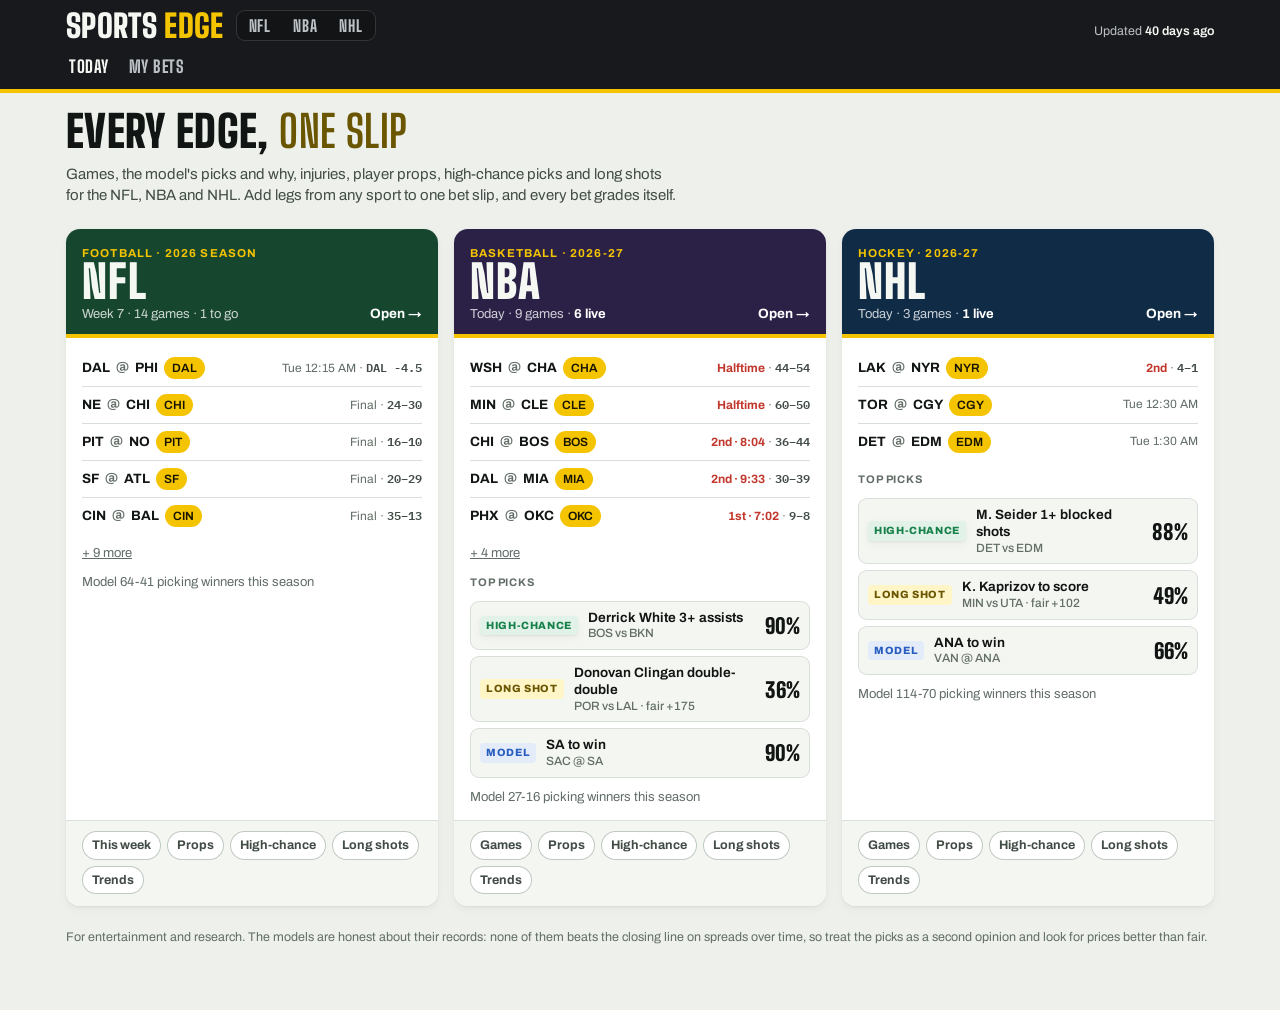
==== commit 53085242: "Sports Edge: NBA and NHL pages, all-year builds, polish pass New NBA and NHL pages with the same sec" ====
--- a/site/index.html
+++ b/site/index.html
@@ -7,7 +7,7 @@
 <title>Sports Edge</title>
 <script>
 /* links from the NFL-only days (…/NFL-EDGE/#hc) go to the same section on the NFL page */
-(function(){ var h = location.hash.replace('#', ''); if (['week', 'props', 'model', 'hc', 'ls', 'trends', 'tips', 'matters', 'teams'].indexOf(h) >= 0) location.replace('nfl/#' + h); })();
+(function(){ function go(){ var h = location.hash.replace('#', ''); if (['week', 'props', 'model', 'hc', 'ls', 'trends', 'tips', 'matters', 'teams'].indexOf(h) >= 0) location.replace('nfl/#' + h); } go(); window.addEventListener('hashchange', go); })();
 </script>
 <link rel="icon" href="data:image/svg+xml,%3Csvg xmlns=%22http://www.w3.org/2000/svg%22 viewBox=%220 0 64 64%22%3E%3Crect width=%2264%22 height=%2264%22 rx=%2214%22 fill=%22%2317191C%22/%3E%3Crect x=%2210%22 y=%2238%22 width=%2244%22 height=%228%22 rx=%222%22 fill=%22%23F4C400%22/%3E%3Cpath d=%22M14 30 L28 18 L38 26 L50 14%22 stroke=%22%23fff%22 stroke-width=%226%22 fill=%22none%22 stroke-linecap=%22round%22 stroke-linejoin=%22round%22/%3E%3C/svg%3E">
 <link rel="preconnect" href="https://fonts.googleapis.com">
--- a/site/assets/app.css
+++ b/site/assets/app.css
@@ -56,7 +56,7 @@
   color:var(--on-turf);box-shadow:0 4px 0 var(--stripe)}
 [data-sport="nfl"] .bar{background-image:repeating-linear-gradient(90deg,transparent 0 calc(10% - 2px),rgba(255,255,255,.06) calc(10% - 2px) 10%)}
 [data-sport="nba"] .bar{background-image:radial-gradient(70% 140% at 50% 160%,rgba(255,255,255,.07) 0 49.5%,transparent 50%),linear-gradient(90deg,transparent calc(50% - 1px),rgba(255,255,255,.06) calc(50% - 1px) calc(50% + 1px),transparent calc(50% + 1px))}
-[data-sport="nhl"] .bar{background-image:linear-gradient(90deg,transparent calc(50% - 2px),rgba(226,58,58,.35) calc(50% - 2px) calc(50% + 2px),transparent calc(50% + 2px)),linear-gradient(90deg,transparent 30%,rgba(90,150,235,.22) 30% calc(30% + 4px),transparent calc(30% + 4px) calc(70% - 4px),rgba(90,150,235,.22) calc(70% - 4px) 70%,transparent 70%)}
+[data-sport="nhl"] .bar{background-image:linear-gradient(90deg,transparent calc(50% - 2px),rgba(226,58,58,.2) calc(50% - 2px) calc(50% + 2px),transparent calc(50% + 2px)),linear-gradient(90deg,transparent 30%,rgba(90,150,235,.13) 30% calc(30% + 4px),transparent calc(30% + 4px) calc(70% - 4px),rgba(90,150,235,.13) calc(70% - 4px) 70%,transparent 70%)}
 .bar-in{max-width:1180px;margin:0 auto;padding-inline:16px;padding-block:10px 0;display:flex;flex-direction:column;gap:6px}
 .brand-row{display:flex;align-items:flex-end;justify-content:space-between;gap:12px;flex-wrap:wrap}
 .brand{font-family:var(--f-display);font-weight:900;font-size:32px;line-height:.9;letter-spacing:.01em;text-transform:uppercase}
@@ -829,4 +829,57 @@
 .sc-foot{display:flex;flex-wrap:wrap;gap:6px;border-top:1px solid var(--rule);padding:10px 16px 12px;background:var(--panel-2)}
 .sc-foot a{font-size:12.5px;font-weight:700;text-decoration:none;color:var(--ink-2);background:var(--panel);border-radius:999px;padding:5px 10px;box-shadow:inset 0 0 0 1px var(--rule-2)}
 .sc-foot a:hover{color:var(--ink);box-shadow:inset 0 0 0 1px var(--ink-3)}
+#home-bets{display:flex;flex-direction:column;gap:14px}
+#home-bets:empty{display:none}
 @media (max-width:620px){ .home-hero .h1{font-size:34px} .sc-n{font-size:38px} .sc-top{padding:14px 14px 12px} .sc-body{padding:10px 14px 12px} .sc-foot{padding:10px 14px 12px} }
+
+/* ---------- NBA and NHL pages ---------- */
+.cs-chart .bar{fill:var(--rule-2)} .cs-chart .bar.hi{fill:var(--win)} .cs-chart .bar.lo{fill:var(--loss);opacity:.8}
+.gk-ok{color:var(--win);font-weight:700} .gk-maybe{color:var(--warn);font-weight:700}
+.gp-props .prow{grid-template-columns:minmax(0,1.5fr) repeat(var(--cols,3),minmax(0,1fr))}
+.gp-props .prow .c-avg{display:flex;flex-direction:column;gap:2px}
+.gp-props .proj{font-size:19px}
+@media (max-width:620px){
+  .gp-props .prow{grid-template-columns:repeat(var(--cols,3),minmax(0,1fr))}
+  .gp-props .prow > div:first-child{grid-column:1/-1}
+  .gp-props .prow .c-avg,.gp-props .prow .c-line{grid-column:auto}
+}
+.pp-pc{font-size:13px;color:var(--ink-2)}
+.pp-pc b.num{font-family:var(--f-display);font-weight:900;font-size:20px;color:var(--ink)}
+.pp-chk .ev{font-size:12.5px;font-weight:700;color:var(--ink-3)} .pp-chk .ev.pos{color:var(--win)} .pp-chk .ev.thin{color:var(--warn)} .pp-chk .ev.neg{color:var(--loss)}
+.pp-proj .small{line-height:1.3}
+.tw-t b{color:var(--ink)}
+.fx-axis span:nth-child(2):not(:last-child){font-weight:600;letter-spacing:.04em;opacity:.8}
+.cs-tbl tr.sea td{background:var(--panel-2);font-size:11px;font-weight:700;letter-spacing:.07em;text-transform:uppercase;color:var(--ink-3);padding-block:5px}
+.cs-tbl .cv-w{color:var(--win);font-weight:700} .cs-tbl .cv-l{color:var(--loss);font-weight:700}
+.cs-chart .avgt,.cs-chart .slab{paint-order:stroke;stroke:var(--panel);stroke-width:4px;stroke-linejoin:round}
+@media (max-width:620px){
+  /* days and filters: one swipeable row instead of a wrapped block */
+  .seg.days{display:flex;flex-wrap:nowrap;overflow-x:auto;scrollbar-width:none;margin-inline:-16px;padding:2px 16px;-webkit-overflow-scrolling:touch;
+    -webkit-mask-image:linear-gradient(90deg,transparent,#000 16px,#000 calc(100% - 16px),transparent);mask-image:linear-gradient(90deg,transparent,#000 16px,#000 calc(100% - 16px),transparent)}
+  .seg.days::-webkit-scrollbar,.gtools .seg::-webkit-scrollbar{display:none}
+  .seg.days button,.gtools .seg button{flex:0 0 auto;white-space:nowrap}
+  .gtools{flex-wrap:nowrap}
+  .gtools .seg{display:flex;flex:1 1 auto;min-width:0;flex-wrap:nowrap;overflow-x:auto;scrollbar-width:none;padding:2px 0;
+    -webkit-mask-image:linear-gradient(90deg,#000 calc(100% - 20px),transparent);mask-image:linear-gradient(90deg,#000 calc(100% - 20px),transparent)}
+  .gtools .btn{flex:0 0 auto}
+  .filters{width:100%}
+  .filters #pp-q{order:-1;flex:1 1 100%}
+  .filters select{flex:1 1 calc(50% - 4px);min-width:0}
+  /* slip legs: each field on its own row, label on the left, stepper filling the rest */
+  .sl-row{display:flex;flex-direction:column;align-items:stretch;gap:8px}
+  .sl-row .seg{align-self:stretch;display:grid;grid-template-columns:1fr 1fr}
+  .sl-row .seg button{text-align:center}
+  .sl-row .f{flex-direction:row;align-items:center;gap:8px;width:100%}
+  .sl-row .f .clb-l{flex:0 0 4.8em;min-width:0}
+  .sl-row .f .stp{flex:1 1 auto;min-width:0;display:flex}
+  .sl-row .f .stp input{flex:1 1 auto;width:auto;min-width:0}
+  .sl .stp-b{width:36px;height:36px;font-size:17px}
+  .sl-ed{align-self:flex-start}
+  /* chart tables and the why panel fit a phone */
+  .cs-tbl table.grid th,.cs-tbl table.grid td{padding:7px 8px;font-size:13px}
+  .cs-tbl table.grid th{font-size:10.5px}
+  .tiles{grid-template-columns:repeat(2,minmax(0,1fr))}
+  .tiles > .tile:last-child:nth-child(odd){grid-column:1/-1}
+  .fx{grid-template-columns:minmax(0,1fr) auto}
+}
